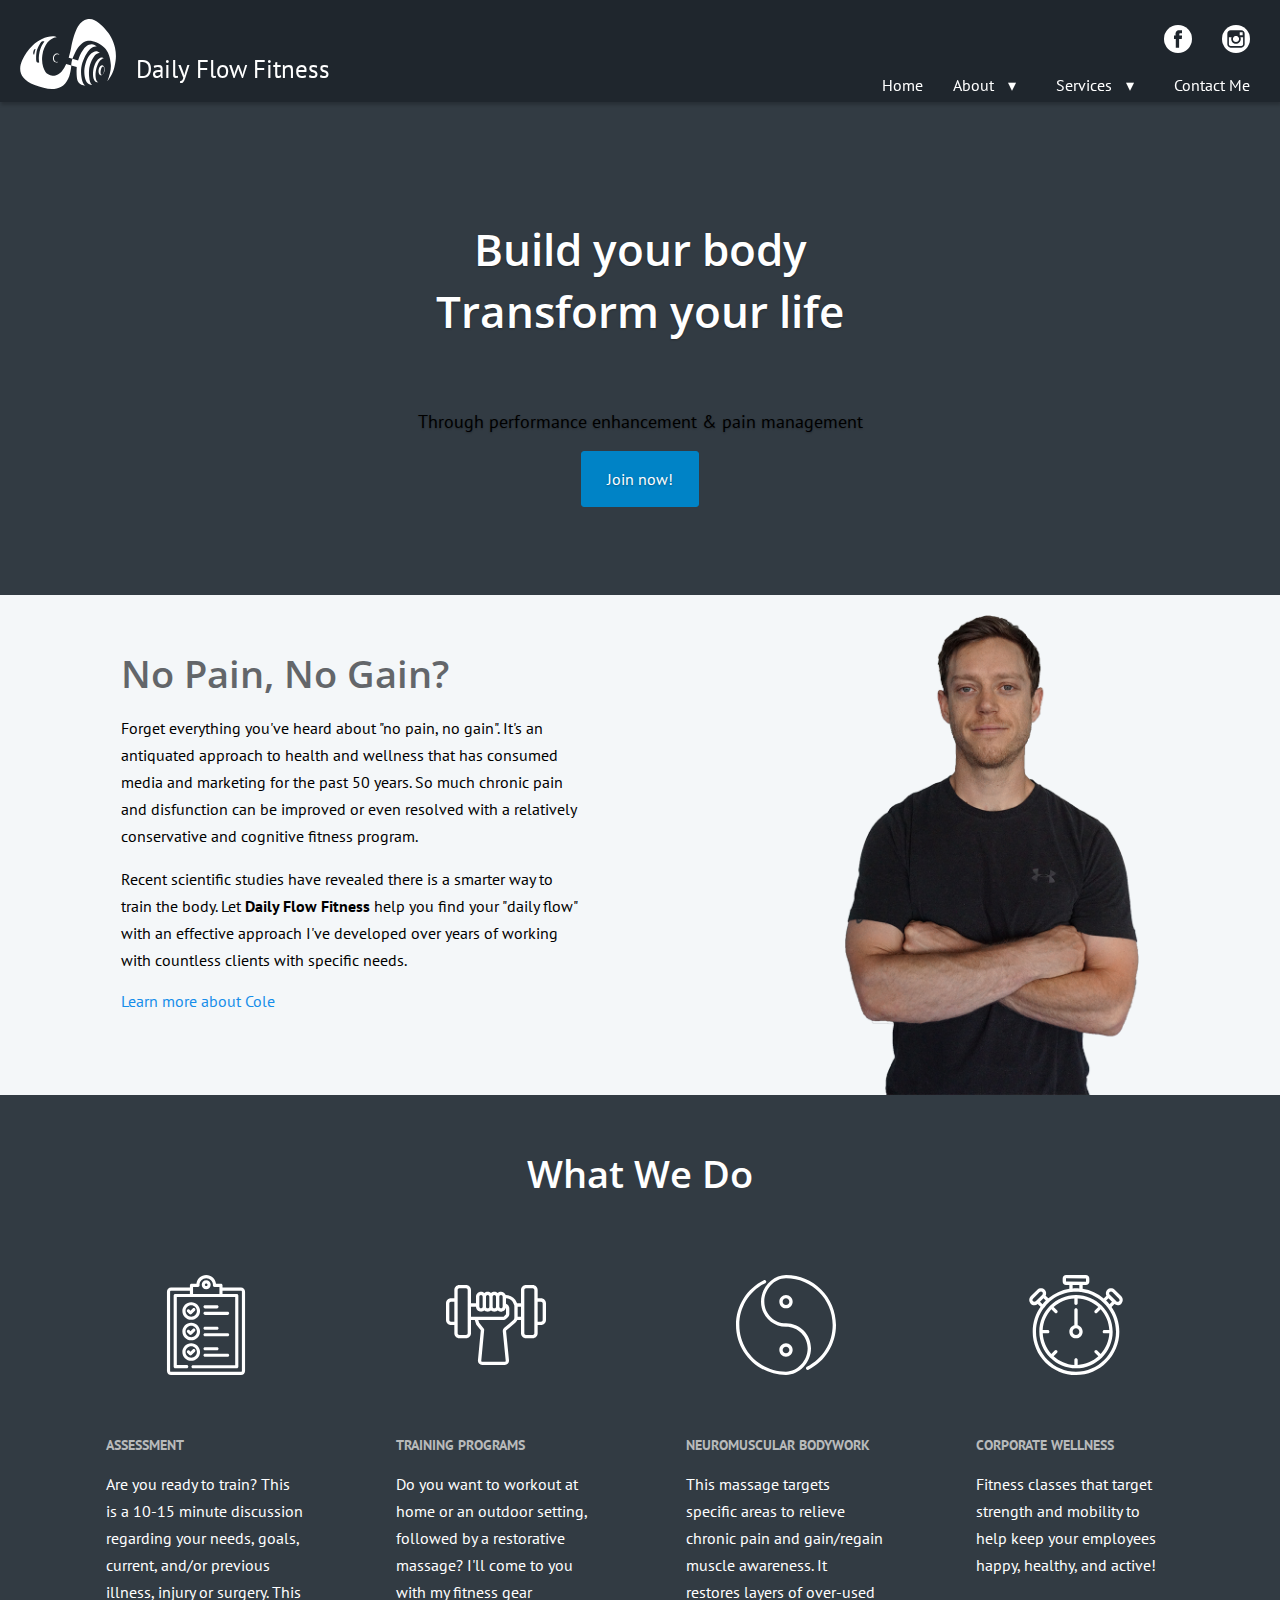
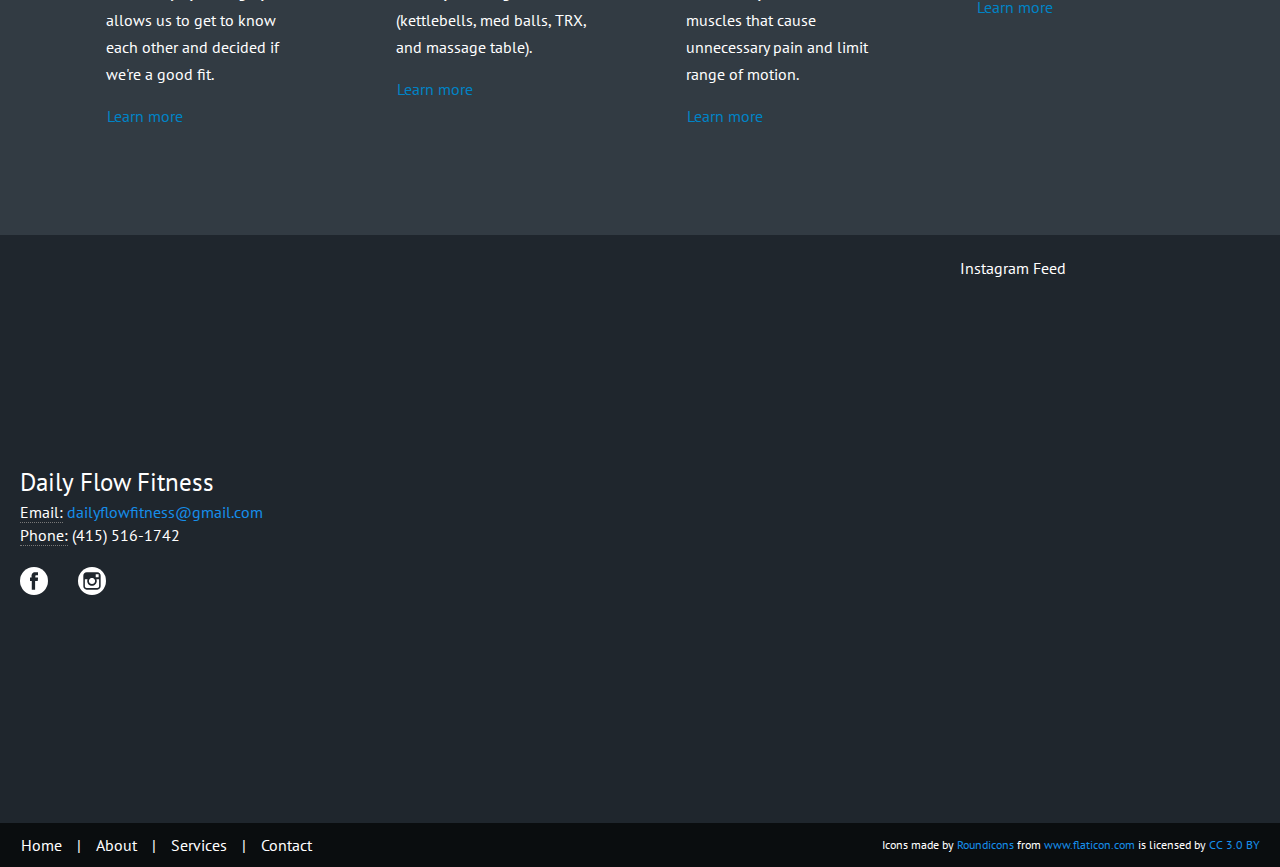
==== index.html @ c4871a0d "(spelling): index" ====
<!DOCTYPE html>
<html>
<head>
<meta charset="UTF-8">
<meta http-equiv="X-UA-Compatible" content="IE=edge">
<meta name="viewport" content="width=device-width, initial-scale=1">
<meta name="description" content="Daily Flow Fitness is run by Cole Citret. He is an experienced fitness professional who also specializes in neuromuscular massage and nutrition.">
<meta name="keywords" content="keywords go here">
<meta name="author" content="Cole Citret">
<title>Daily Flow Fitness | Home</title>

<!-- Google Fonts -->
<link rel="stylesheet" href="https://fonts.googleapis.com/css?family=PT+Sans:400,700|Open+Sans:700" media="none" onload="if(media!='all')media='all'"><noscript><link rel="stylesheet" href="https://fonts.googleapis.com/css?family=PT+Sans:400,700|Open+Sans:700"></noscript>

<!-- Custom styles for this website -->
<link rel="stylesheet" href="css/styles.css" media="none" onload="if(media!='all')media='all'"><noscript><link rel="stylesheet" href="css/styles.css"></noscript>

<!-- Google Analytics -->
<script>
  (function(i,s,o,g,r,a,m){i['GoogleAnalyticsObject']=r;i[r]=i[r]||function(){
  (i[r].q=i[r].q||[]).push(arguments)},i[r].l=1*new Date();a=s.createElement(o),
  m=s.getElementsByTagName(o)[0];a.async=1;a.src=g;m.parentNode.insertBefore(a,m)
  })(window,document,'script','https://www.google-analytics.com/analytics.js','ga');

  ga('create', 'UA-59231699-2', 'auto');
  ga('send', 'pageview');

</script>
<!-- Google Analytics -->
</head>
<body>
  <header>
  <a class="header__brand" href="index.html">
    <svg class="img--logo" xmlns="http://www.w3.org/2000/svg" viewBox="0 0 454 331"><g fill="none"><g fill="#FFF"><path d="M173.9 86C166.2 86.7 160.8 87.9 157.8 89.5 146.2 95.4 137.4 101.5 129.6 111.7 119.2 125.5 109 146.9 105.7 171 100.3 210 111.7 236.9 120.6 251 125.2 258.1 138.9 266.8 153.8 268.6 168.3 270.3 188.5 259.2 197.1 248.5 205.6 238 212.7 226.2 218.4 213.1L242.7 219.5C240.6 241 237.3 257.9 232.9 270.3 219.1 308.9 194.3 327.2 161.7 330.5 133.8 333.3 101.2 324.1 69.2 311.9 -0.1 285.4-10.2 241 10.4 195.1 22.3 168.5 37.9 145.4 58.4 126.2 73 112.7 89.2 101.9 104 94.8 122.4 85.9 142.7 80.7 160.6 81.9 164.1 82.2 168.5 83.5 173.9 86ZM92.6 120C87 130 81.2 140.4 78.9 152.4 76 167.4 76.1 182.5 76.4 191.6 76.6 197.4 77 201 80.1 204.3 82.2 206.5 85.7 207.1 90.7 206.1 89.4 196.8 88.8 189.5 88.9 184.2 89.1 175.2 90 165.3 92.6 154.7 97.6 134.8 105.2 118.5 115.5 105.9 110.7 104.7 106.7 105 103.3 106.7 99.1 108.8 95.8 114.4 92.6 120ZM73.7 141.8C69.4 140 66 143.5 63.6 152.4 61.3 161.2 62.2 166.9 66.6 169.4 68.2 163 69.5 157.8 70.3 153.9 71.2 150 72.3 146 73.7 141.8Z"/><path d="M186.7 169.4C184.4 166.9 182.5 165.3 181 164.6 176.7 162.5 171.5 162.8 167.6 164.8 164.3 166.6 161.8 169.1 159.9 171.8 157.8 174.9 156.5 178.3 155.9 183 154.8 191.7 158.3 200.2 164.7 203.6 167.8 205.2 171.1 205.9 175.2 205.2 176.5 205 178.3 204.2 180.5 202.9L178.4 202.1C176.2 203.1 174.5 203.6 173.4 203.6 170.3 203.5 167.3 201.8 165.4 199.7 162.7 196.7 160 189.9 160.5 183.7 160.9 177.5 164.2 172.7 167 170 169.2 168 172.3 166.3 176.2 166.5 178.8 166.6 180.8 167.1 182 168L186.7 169.4Z"/><path d="M230.3 183C236.7 160.5 240.7 143.8 242.3 132.8 245.6 111.3 258.8 59.7 274.7 34.1 287.1 14.1 302.1 3.7 317.3 1 341.8-3.4 356.5 7.2 374.2 20.1 385.2 28.1 395.9 40 406.3 51.5 411.7 57.4 422 69.7 430.6 85.7 438.9 101.2 446 120.2 449.3 135.7 455.9 167 455 190.9 446.9 225.8 444.1 238 441.6 246.1 435 260.6 430.7 270.2 423.3 281.4 413 294.2 425.8 261.9 431.3 235.5 429.4 214.8 428 199.2 425.1 183.3 420.7 171 415.3 155.8 407.8 145.5 400.7 137.7 371.7 106.4 334.8 99 315.7 103.8 304.9 106.5 295.5 112.7 289.1 119.1 282.6 125.5 276.8 130.6 270 142.4 263.3 154.1 261.9 156.8 257.8 165 255.1 170.4 251.9 178.2 248.1 188.3L230.3 183Z"/><path d="M247.9 187.9L274.6 195.8C278.5 183.1 282.3 173.2 285.9 166.1 291.3 155.4 294.3 151.7 298.9 145 305.9 135 315.6 125.7 325.5 122 340.6 116.3 353.3 119.5 363.6 131.4 356 127.6 345.9 130.8 333.3 141.1 326.7 146.4 314.9 162.5 308.3 175.5 301.9 188.1 295.2 205.5 292.1 218 288.6 232.4 288.8 244.1 288.8 254.1 288.8 264.1 291.6 284.2 294.6 293.1 299.3 306.7 304.4 314.1 309.7 315.5 294.3 313.8 283.7 309.2 278 301.9 269.4 290.9 268.8 277.6 267.8 262.4 267.1 252.3 267.3 240.6 268.3 227.4L242.2 219.6C242.7 212.3 243.4 206.6 244.2 202.6 245 198.5 246.2 193.6 247.9 187.9Z"/><path d="M377.8 160.1C371.3 154.8 365.4 152.2 360.1 152.2 352.1 152.2 340.6 157.5 329.8 170 319 182.5 315.2 194.5 310 209.9 304.9 225.4 304.1 241.7 304.1 248.5 304.1 253 304.4 263.7 306.5 274.6 308.3 283.9 312 294.4 315.8 298.8 323.3 307.4 331.7 311.8 340.9 311.8 333.1 305.9 328.5 293.5 327.1 274.6 324.9 246.2 327 232.3 330.9 217.5 334.7 202.8 343.7 186.5 350.3 177 356.4 168.2 365.6 162.6 377.8 160.1Z"/><path d="M396.6 187.7C393.9 184.5 391.1 182.7 388.3 182.3 384.1 181.6 379.2 182.9 372.8 187.7 366.3 192.6 361.3 199.6 356.9 208.6 352.6 217.7 348.9 227.7 346.4 242.4 343.9 257 345.6 271.3 346.4 276 347.8 283.7 350.6 289.4 352.8 291.9 354.9 294.4 359.3 298.2 363.3 299.1 366 299.7 368.5 299.7 370.9 299.1 367.2 297.4 364.5 295.2 362.9 292.7 360.6 288.8 359.7 287 358.9 282.6 356.9 270.3 356.8 263 358.1 251.1 358.9 244.1 360.1 238.5 361.5 233.4 362.5 229.9 363.3 226.8 364.6 223.2 366 219.3 368.2 213.4 370.9 208.2 373.7 202.8 377 198.2 379 196.1 382.3 192.6 384.2 190.8 388.3 188.7 391 187.2 393.8 186.9 396.6 187.7Z"/><path d="M389.4 218.7C393 219 397.6 222.9 399.3 230.5 401.8 242 398.7 248.7 398.4 249.7 397.5 253.2 396 255.9 394.7 258.2 393.4 260.4 391 263.1 388.2 264.9 385.8 266.6 382.9 266.8 380.6 266.2 376.1 265 372.6 259.2 371.7 252.3 370.6 245 372.4 236.9 373.7 233.4 376.1 226.6 381.8 218.2 389.4 218.7ZM393.1 224.7C388.9 223.9 385.2 230 382.7 238.7 381.1 244.2 381.1 247.3 381.1 252.4 381.1 259.3 383.5 263.2 386 263.8 389.7 264.7 393.1 259.1 395.3 253.9 396.8 250.3 398.2 242.5 398.2 239 398.2 235 398.1 232.1 397 229.2 395.9 226.3 394.7 225 393.1 224.7Z"/></g></g></svg>
    <span class="brand__title--header">Daily Flow Fitness</span>
  </a>
  <ul class="dropdown-nav">
    <li class="dropdown">
      <a class="btn link-white btn-menu" data-target="" id="phoneNav" data-toggle="dropdown" aria-haspopup="true" aria-expand="true">
      Menu <span class="menu-icon">&#8801;</span>
      </a>
      <ul class="dropdown-menu" aria-labelledby="phoneNav">
        <a href="about.html" class="dropdown-item"><li>About</li></a>
        <a href="flow.html" class="dropdown-item"><li>What is Flow?</li></a>
        <a href="cole.html" class="dropdown-item"><li>About Cole</li></a>
        <a href="faqs.html" class="dropdown-item"><li>FAQ's</li></a>
        <a href="services.html" class="dropdown-item"><li>Services</li></a>
        <a href="assesment.html" class="dropdown-item"><li>Assesment</li></a>
        <a href="training.html" class="dropdown-item"><li>Training Programs</li></a>
        <a href="massage.html" class="dropdown-item"><li>Massage</li></a>
        <a href="corporate.html" class="dropdown-item"><li>Corporate Wellness</li></a>
        <a href="contact.html" class="dropdown-item"><li>Contact Me</li></a>
      </ul>
    </li>
  </ul>
  <div class="header__nav">
    <ul class="header__social">
      <li class="header__socialnav-item"><a href="https://www.facebook.com/DailyFlowFitness/">
        <svg class="icon-white icon-social" xmlns="http://www.w3.org/2000/svg" viewBox="0 0 504 504"><path d="M377.6 0H126C56.8 0 0 56.8 0 126.4V378c0 69.2 56.8 126 126 126h251.6c69.6 0 126.4-56.8 126.4-126.4V126.4C504 56.8 447.2 0 377.6 0zM319.6 252H272v156h-60V252h-32v-64h28v-27.2c0-25.6 12.8-66 66.8-66H324V148h-34.8c-5.6 0-13.2 3.6-13.2 16v24h49.2L319.6 252z"/></svg>
      </a></li>
      <li class="header__socialnav-item"><a href="https://www.instagram.com/dailyflowfitness/">
        <svg class="icon-white icon-social" xmlns="http://www.w3.org/2000/svg" viewBox="0 0 504.4 504.4"><path d="M296.8 219.8c-10-14-26.4-23.2-44.8-23.2 -18.4 0-34.8 9.2-44.8 23.2 -6.4 9.2-10.4 20.4-10.4 32.4 0 30.4 24.8 55.2 55.2 55.2 30.4 0 55.2-24.8 55.2-55.2C307.2 240.2 303.2 229 296.8 219.8z"/><path d="M331.6 220.2c4 8 6.4 20.8 6.4 32 0 47.2-38.4 86-86 86 -47.6 0-86-38.4-86-86 0-11.6 2.4-24 6.4-32H124v128.4c0 16.8 14.8 31.6 31.6 31.6h192.8c16.8 0 31.6-14.8 31.6-31.6V220.2H331.6z"/><polygon points="365.6 131.4 319.2 131.4 319.2 184.6 372 184.6 372 138.2 372 131 "/><path d="M377.6 0.2H126.4C56.8 0.2 0 57 0 126.6v251.6c0 69.2 56.8 126 126.4 126H378c69.6 0 126.4-56.8 126.4-126.4V126.6C504 57 447.2 0.2 377.6 0.2zM408 219.8L408 219.8l0 128.8c0 33.6-26 59.6-59.6 59.6H155.6c-33.6 0-59.6-26-59.6-59.6V219.8v-64c0-33.6 26-59.6 59.6-59.6h192.8c33.6 0 59.6 26 59.6 59.6V219.8z"/></svg>
      </a></li>
      <!-- <li class="header__socialnav-item"><a>
        <svg class="icon-white icon-social" xmlns="http://www.w3.org/2000/svg" viewBox="0 0 504.4 504.4"><path d="M377.6 0.2H126.4C56.8 0.2 0 57 0 126.6v251.6c0 69.2 56.8 126 126.4 126H378c69.6 0 126.4-56.8 126.4-126.4V126.6C504 57 447.2 0.2 377.6 0.2zM377.2 189c0 2.8 0 5.6 0 8.4 0 84-64.8 180.8-183.6 180.8 -36.4 0-70.4-10.4-98.8-28.4 5.2 0.4 10 0.8 15.2 0.8 30.4 0 58-10 80-27.2 -28.4-0.4-52-18.8-60.4-44 4 0.8 8 1.2 12 1.2 6 0 12-0.8 17.2-2.4 -28.8-6-50.8-31.6-50.8-62.4V215c8 4.8 18.4 7.6 28.8 8 -17.2-11.2-28.8-30.8-28.8-52.8 0-11.6 3.2-22.4 8.8-32 32 38.4 79.2 63.6 132.8 66.4 -1.2-4.8-1.6-9.6-1.6-14.4 0-35.2 28.8-63.6 64.4-63.6 18.4 0 35.2 7.6 47.2 20 14.8-2.8 28.4-8 40.8-15.6 -4.8 14.8-15.2 27.2-28.4 35.2 13.2-1.6 25.6-4.8 37.2-10C400.4 169 389.6 180.2 377.2 189z"/></svg>
      </a></li>
      <li class="header__socialnav-item"><a>
        <svg class="icon-white icon-social" xmlns="http://www.w3.org/2000/svg" viewBox="0 0 504 504"><polygon points="219.6 202.4 219.6 294.4 304.4 248.8 "/><path d="M377.6 0H126C56.8 0 0 56.8 0 126.4V378c0 69.2 56.8 126 126 126h251.6c69.6 0 126.4-56.8 126.4-126.4V126.4C504 56.8 447.2 0 377.6 0zM408 264.4c0 26.4-2.4 53.2-2.4 53.2s-2.8 22.4-12 32.4c-12 13.2-25.2 13.2-31.2 14 -44 3.2-110 3.6-110 3.6s-82-1.2-107.2-3.6c-6.8-1.2-22.8-0.8-34.8-14 -9.6-10-12-32.4-12-32.4S96 290.8 96 264.4v-24.8c0-26.4 2.4-53.2 2.4-53.2s2.8-22.4 12-32.4c12-13.2 25.2-13.6 31.2-14.4C186 136.4 252 136 252 136s66 0.4 110 3.6c6 0.8 19.6 1.2 31.6 14 9.6 10 12 32.8 12 32.8s2.4 26.8 2.4 53.2V264.4z"/></svg>
      </a></li> -->
    </ul>
    <ul class="header__mainnav">
      <li class="header__nav-item active">
        <a href="index.html">Home</a>
      </li>
      <li class="header__nav-item dropdown">
          <a href="about.html">
            About <span class="caret">&#9662;</span></a>
          <ul class="dropdown__menu">
            <li><a href="flow.html">What is Flow?</a></li>
            <li><a href="cole.html">About Cole</a></li>
            <li><a href="faqs.html">FAQ's</a></li>
          </ul>
        </li>
      <li class="header__nav-item dropdown">
        <a href="services.html">
            Services <span class="caret">&#9662;</span>
        </a>
        <ul class="dropdown__menu">
          <li><a href="assesment.html">Assesment</a></li>
          <li><a href="training.html">Training Programs</a></li>
          <li><a href="massage.html">Massage</a></li>
          <li><a href="corporate.html">Corporate Wellness</a></li>
        </ul>
      </li>
      <!-- <li class="header__nav-item dropdown">
        <a href="http://www.dailyflowfitness.com/movements/archive" >
            Resources <span class="caret">&#9662;</span>
        </a>
        <ul class="dropdown__menu">
          <li><a href="http://www.dailyflowfitness.com/movements/archive/core">Core</a></li>
          <li><a href="http://www.dailyflowfitness.com/movements/archive/back">Back</a></li>
          <li><a href="http://www.dailyflowfitness.com/movements/archive/arms">Arms</a></li>
          <li><a href="http://www.dailyflowfitness.com/movements/archive/legs">Legs</a></li>
          <li><a href="http://www.dailyflowfitness.com/movements/archive/chest">Chest</a></li>
        </ul>
      </li> -->
      <li class="header__nav-item">
        <a href="contact.html">Contact Me</a>
      </li>
    </ul>
  </div>
</header>
<div class="page">
  <section class="panel-height-500 cta panel-bg-dark">
    <div class="centered">
        <h1 class="white-text">Build your body<br>Transform your life</h1>
        <p class="lead">Through performance enhancement &#38; pain management</p>
        <a href="#" class="btn btn-blue">
          Join now!
        </a>
    </div>
  </section>
  <section class="panel-height-500 panel-bg-light">
      <div class="column centered">
        <h2 class="section-title">No Pain, No Gain?</h2>
        <p>Forget everything you've heard about "no pain, no gain". It's an antiquated approach to health and wellness that has consumed media and marketing for the past 50 years. So much chronic pain and disfunction can be improved or even resolved with a relatively conservative and cognitive fitness program.</p>
        <p>Recent scientific studies have revealed there is a smarter way to train the body. Let <span class="brand-name">Daily Flow Fitness</span> help you find your "daily flow" with an effective approach I've developed over years of working with countless clients with specific needs.</p>
        <a href="cole.html" class="link">Learn more about Cole</a>
      </div>
      <div class="centered">
        <img class="img--about column" src="./img/cole.png">
    </div>
  </section>
  <section class="panel-bg-dark">
    <div class="centered">
      <h2 class="section-title white-text">What We Do</h2>
      <div class="flex-cards">
        <div class="card">
          <span class="card-icon">
            <a href="assesment.html">
              <svg class="icon-white icon-medium" xmlns="http://www.w3.org/2000/svg" viewBox="0 0 512 512"><path d="M257.1 27.1c-12.7 0-23 10.3-23 23s10.3 23 23 23c12.7 0 23-10.3 23-23S269.7 27.1 257.1 27.1zM257.1 56.9c-3.8 0-6.8-3.1-6.8-6.8 0-3.8 3.1-6.8 6.8-6.8 3.8 0 6.8 3.1 6.8 6.8C263.9 53.9 260.8 56.9 257.1 56.9z"/><path d="M435 64.4h-94.4V53.2c0-4.5-3.6-8.1-8.1-8.1h-25.3C304.5 19.8 283.1 0 257.1 0c-26 0-47.5 19.8-50.1 45.1h-25.3c-4.5 0-8.1 3.6-8.1 8.1v11.2H77c-11.6 0-20.9 9.4-20.9 20.9v405.7c0 11.6 9.4 20.9 21 20.9h358c11.6 0 20.9-9.4 20.9-20.9V85.3C455.9 73.8 446.5 64.4 435 64.4zM189.7 61.2h25.2c2.2 0 4.4-0.9 5.9-2.5 1.5-1.6 2.3-3.8 2.2-6 -0.1-0.9-0.1-1.6-0.1-2.2 0-18.9 15.4-34.3 34.3-34.3 18.9 0 34.3 15.4 34.3 34.3 0 0.6 0 1.3-0.1 2.3 -0.1 2.2 0.6 4.4 2.2 6 1.5 1.6 3.7 2.5 5.9 2.5h25.2v35.8H189.7V61.2zM439.8 491.1c0 2.7-2.2 4.8-4.8 4.8H77c-2.7 0-4.8-2.2-4.8-4.8V85.3c0-2.7 2.2-4.8 4.8-4.8h96.5v16.5H98.5c-4.5 0-8.1 3.6-8.1 8.1v364.4c0 4.5 3.6 8.1 8.1 8.1h58.8c4.5 0 8.1-3.6 8.1-8.1s-3.6-8.1-8.1-8.1h-50.7V113.2h75.1 150.9 72.9v348.3H189.5c-4.5 0-8.1 3.6-8.1 8.1s3.6 8.1 8.1 8.1h224c4.5 0 8.1-3.6 8.1-8.1V105.1c0-4.5-3.6-8.1-8.1-8.1h-72.9V80.5h94.4c2.7 0 4.8 2.2 4.8 4.8V491.1z"/><path d="M170.8 199.7c1.6 1.5 3.6 2.2 5.6 2.2 2 0 4-0.8 5.6-2.3l17.2-16.6c3.2-3.1 3.3-8.2 0.2-11.4s-8.2-3.3-11.4-0.2l-11.6 11.2 -4.7-4.5c-3.2-3.1-8.3-3-11.4 0.2 -3.1 3.2-3 8.3 0.2 11.4L170.8 199.7z"/><path d="M180.3 229.5c25 0 45.3-20.3 45.3-45.3 0-25-20.3-45.3-45.3-45.3 -25 0-45.3 20.3-45.3 45.3C135.1 209.2 155.4 229.5 180.3 229.5zM180.3 155.1c16.1 0 29.1 13.1 29.1 29.1 0 16.1-13.1 29.1-29.1 29.1 -16.1 0-29.1-13.1-29.1-29.1S164.3 155.1 180.3 155.1z"/><path d="M170.8 304.7c1.6 1.5 3.6 2.2 5.6 2.2 2 0 4-0.8 5.6-2.3l17.2-16.6c3.2-3.1 3.3-8.2 0.2-11.4 -3.1-3.2-8.2-3.3-11.4-0.2l-11.6 11.2 -4.7-4.5c-3.2-3.1-8.3-3-11.4 0.2 -3.1 3.2-3 8.3 0.2 11.4L170.8 304.7z"/><path d="M180.3 334.5c25 0 45.3-20.3 45.3-45.3 0-25-20.3-45.3-45.3-45.3 -25 0-45.3 20.3-45.3 45.3C135.1 314.2 155.4 334.5 180.3 334.5zM180.3 260.1c16.1 0 29.1 13.1 29.1 29.1 0 16.1-13.1 29.1-29.1 29.1 -16.1 0-29.1-13.1-29.1-29.1C151.2 273.2 164.3 260.1 180.3 260.1z"/><path d="M188 381.4l-11.6 11.2 -4.7-4.5c-3.2-3.1-8.3-3-11.4 0.2 -3.1 3.2-3 8.3 0.2 11.4l10.3 9.8c1.6 1.5 3.6 2.2 5.6 2.2 2 0 4-0.8 5.6-2.3l17.2-16.6c3.2-3.1 3.3-8.2 0.2-11.4C196.3 378.4 191.2 378.4 188 381.4z"/><path d="M225.6 394.2c0-25-20.3-45.3-45.3-45.3 -25 0-45.3 20.3-45.3 45.3 0 25 20.3 45.3 45.3 45.3C205.3 439.5 225.6 419.2 225.6 394.2zM180.3 423.3c-16.1 0-29.1-13.1-29.1-29.1 0-16.1 13.1-29.1 29.1-29.1 16.1 0 29.1 13.1 29.1 29.1C209.5 410.3 196.4 423.3 180.3 423.3z"/><path d="M251 171.2h61.3c4.5 0 8.1-3.6 8.1-8.1 0-4.5-3.6-8.1-8.1-8.1h-61.3c-4.5 0-8.1 3.6-8.1 8.1C243 167.6 246.6 171.2 251 171.2z"/><path d="M251 204.3h115.7c4.5 0 8.1-3.6 8.1-8.1s-3.6-8.1-8.1-8.1H251c-4.5 0-8.1 3.6-8.1 8.1S246.6 204.3 251 204.3z"/><path d="M251 280.7h61.3c4.5 0 8.1-3.6 8.1-8.1s-3.6-8.1-8.1-8.1h-61.3c-4.5 0-8.1 3.6-8.1 8.1S246.6 280.7 251 280.7z"/><path d="M251 313.9h115.7c4.5 0 8.1-3.6 8.1-8.1s-3.6-8.1-8.1-8.1H251c-4.5 0-8.1 3.6-8.1 8.1C243 310.3 246.6 313.9 251 313.9z"/><path d="M251 385.7h61.3c4.5 0 8.1-3.6 8.1-8.1s-3.6-8.1-8.1-8.1h-61.3c-4.5 0-8.1 3.6-8.1 8.1S246.6 385.7 251 385.7z"/><path d="M251 418.9h115.7c4.5 0 8.1-3.6 8.1-8.1s-3.6-8.1-8.1-8.1H251c-4.5 0-8.1 3.6-8.1 8.1C243 415.3 246.6 418.9 251 418.9z"/></svg>
            </a>
          </span>
          <span class="card-title"><a href="assesment.html">Assessment</a></span>
          <p>Are you ready to train? This is a 10-15 minute discussion regarding your needs, goals, current, and/or previous illness, injury or surgery. This allows us to get to know each other and decided if we're a good fit.</p>
          <a href="assesment.html" class="btn link-blue btn-dark-bg">Learn more</a>
        </div>
        <div class="card">
          <span class="card-icon">
            <a href="training.html">
              <svg class="icon-white icon-medium" xmlns="http://www.w3.org/2000/svg" viewBox="0 0 480 480"><path d="M456 112h-16V72c0-13.2-10.8-24-24-24h-32c-13.2 0-24 10.8-24 24v64h-18.8l-1.8-4.5c-8.5-21.6-28.9-35.5-52.1-35.5h-0.8c-3.3-9.3-12.1-16-22.5-16 -6.2 0-11.7 2.4-16 6.2 -4.3-3.8-9.8-6.2-16-6.2 -6.2 0-11.7 2.4-16 6.2 -4.3-3.8-9.8-6.2-16-6.2 -6.2 0-11.7 2.4-16 6.2 -4.3-3.8-9.8-6.2-16-6.2 -13.2 0-24 10.8-24 24v32h-24V72c0-13.2-10.8-24-24-24H64c-13.2 0-24 10.8-24 24v40H24c-13.2 0-24 10.8-24 24v80c0 13.2 10.8 24 24 24h16v40c0 13.2 10.8 24 24 24h32c13.2 0 24-10.8 24-24v-64h18.1l6.2 19.7c0.3 0.9 0.7 1.7 1.3 2.5l21.4 27.6 -13.7 143.7c-0.6 5.7 1.4 11.5 5.2 15.7 3.9 4.3 9.4 6.7 15.2 6.7h108.4c5.8 0 11.3-2.5 15.2-6.7 3.9-4.3 5.8-10 5.2-15.8l-14-139.8c-0.2-1.5 0.4-2.9 1.5-3.9l43.9-37.6c3.8-3.3 6.5-7.6 8.2-12.2H360v64c0 13.2 10.8 24 24 24h32c13.2 0 24-10.8 24-24v-40h16c13.2 0 24-10.8 24-24v-80C480 122.8 469.2 112 456 112zM40 224H24c-4.4 0-8-3.6-8-8v-80c0-4.4 3.6-8 8-8h16V224zM104 144v64 72c0 4.4-3.6 8-8 8H64c-4.4 0-8-3.6-8-8v-48V120 72c0-4.4 3.6-8 8-8h32c4.4 0 8 3.6 8 8V144zM256 104c0-4.4 3.6-8 8-8 4.4 0 8 3.6 8 8v40 7.1c0 3-1.5 5.8-3.6 7.4 -0.2 0.2-0.4 0.3-0.7 0.5 -0.4 0.2-0.9 0.4-1.4 0.5 -0.5 0.2-1 0.3-1.6 0.3 -0.6 0-1.3 0-1.9-0.1 -0.5-0.1-0.9-0.1-1.4-0.3 -0.6-0.2-1.2-0.6-1.8-1 -0.3-0.2-0.7-0.4-1-0.7 -0.6-0.5-1-1.2-1.4-1.8 -0.2-0.3-0.4-0.5-0.5-0.8 -0.4-1-0.7-2.1-0.7-3.2V104zM224 104c0-4.4 3.6-8 8-8s8 3.6 8 8v48c0 4.4-3.6 8-8 8s-8-3.6-8-8V104zM192 104c0-4.4 3.6-8 8-8s8 3.6 8 8v48c0 4.4-3.6 8-8 8s-8-3.6-8-8V104zM160 144v-40c0-4.4 3.6-8 8-8s8 3.6 8 8v48c0 1.1-0.3 2.2-0.7 3.2 -0.1 0.3-0.4 0.5-0.5 0.8 -0.4 0.6-0.8 1.3-1.4 1.8 -0.3 0.3-0.7 0.5-1 0.7 -0.6 0.4-1.2 0.7-1.8 1 -0.4 0.1-0.9 0.2-1.3 0.3 -0.6 0.1-1.3 0.2-1.9 0.1 -0.5 0-1.1-0.2-1.6-0.3 -0.5-0.2-0.9-0.3-1.4-0.5 -0.2-0.1-0.5-0.3-0.7-0.5 -2.2-1.6-3.7-4.4-3.7-7.4V144zM120 200v-48h24c0 8.8 4.8 16.4 11.8 20.6 0.4 0.3 0.9 0.5 1.3 0.7 0.7 0.4 1.4 0.7 2.2 1 0.8 0.3 1.7 0.6 2.6 0.8 0.5 0.1 1 0.3 1.6 0.4 0.2 0 0.3 0.1 0.5 0.1 0.6 0.1 1.1 0 1.7 0.1C166.5 175.8 167.2 176 168 176c0.2 0 0.4-0.1 0.7-0.1 0.7 0 1.4-0.1 2.2-0.2 1-0.1 1.9-0.2 2.8-0.5 0.7-0.2 1.3-0.4 2-0.6 0.9-0.3 1.8-0.6 2.6-1 0.6-0.3 1.3-0.7 1.9-1 0.8-0.5 1.6-1 2.3-1.6 0.3-0.3 0.7-0.4 1-0.7 0.2-0.1 0.3-0.3 0.5-0.4 0.5 0.4 1 0.7 1.5 1.1 0.5 0.4 1 0.8 1.5 1.1 0.8 0.5 1.6 0.9 2.4 1.3 0.5 0.3 1 0.6 1.6 0.8 0.9 0.4 1.9 0.6 2.9 0.9 0.5 0.1 1 0.3 1.5 0.4C196.8 175.8 198.4 176 200 176c1.6 0 3.2-0.2 4.7-0.5 0.5-0.1 1-0.3 1.5-0.4 1-0.3 1.9-0.5 2.9-0.9 0.6-0.2 1.1-0.5 1.6-0.8 0.8-0.4 1.6-0.8 2.3-1.3 0.5-0.3 1-0.7 1.5-1.1 0.5-0.4 1-0.7 1.5-1.1 0.5 0.4 1 0.7 1.5 1.1 0.5 0.4 1 0.8 1.5 1.1 0.7 0.5 1.5 0.9 2.3 1.3 0.5 0.3 1.1 0.6 1.6 0.8 0.9 0.4 1.9 0.6 2.9 0.9 0.5 0.1 1 0.3 1.5 0.4C228.8 175.8 230.4 176 232 176c1.6 0 3.2-0.2 4.7-0.5 0.5-0.1 1-0.3 1.5-0.4 1-0.3 2-0.5 2.9-0.9 0.6-0.2 1.1-0.5 1.6-0.8 0.8-0.4 1.6-0.8 2.4-1.3 0.5-0.3 1-0.7 1.5-1.1 0.5-0.4 1-0.7 1.5-1.1 0.2 0.1 0.3 0.3 0.5 0.4 0.3 0.3 0.7 0.4 1 0.7 0.7 0.6 1.5 1.1 2.3 1.6 0.6 0.4 1.2 0.7 1.9 1 0.9 0.4 1.8 0.8 2.7 1.1 0.6 0.2 1.3 0.4 1.9 0.6 1 0.2 2 0.4 3 0.5 0.7 0.1 1.3 0.2 2 0.2 0.2 0 0.5 0.1 0.7 0.1 0.8 0 1.6-0.2 2.3-0.2 0.5 0 1.1 0 1.6-0.1 0.2 0 0.4-0.1 0.5-0.1 0.4-0.1 0.7-0.2 1.1-0.3 1-0.2 2-0.5 3-0.9 0.5-0.2 1-0.4 1.5-0.7 0.6-0.3 1.1-0.6 1.6-0.9 5.8-3.3 10.2-8.9 11.7-15.7C287.8 158 288 159 288 160v28.7L276.7 200H120zM328 206.6c0 3.7-1.6 7.1-4.4 9.5l-43.9 37.6c-5.1 4.4-7.7 10.9-7.1 17.6l14 139.8c0.2 1.7-0.6 2.9-1.1 3.5 -0.5 0.5-1.6 1.5-3.3 1.5h-108.4c-1.7 0-2.8-0.9-3.3-1.5 -0.5-0.6-1.3-1.7-1.2-3.5l14-146.9c0.2-2-0.4-4-1.6-5.7L159.2 229.5 154.9 216h121.8c4.2 0 8.3-1.7 11.3-4.7L299.3 200c3-3 4.7-7 4.7-11.3V160c0-10.4-6.7-19.2-16-22.5v-25.5c16.3 0.3 30.5 10.2 36.5 25.4l3 7.6c0.3 0.6 0.5 1.3 0.5 2V206.6zM360 200h-16v-48h16V200zM424 120v112 48c0 4.4-3.6 8-8 8h-32c-4.4 0-8-3.6-8-8v-72 -64V72c0-4.4 3.6-8 8-8h32c4.4 0 8 3.6 8 8V120zM464 216c0 4.4-3.6 8-8 8h-16v-96h16c4.4 0 8 3.6 8 8V216z"/></svg>
            </a>
          </span>
          <span class="card-title"><a href="training.html">Training Programs</a></span>
          <p>Do you want to workout at home or an outdoor setting, followed by a restorative massage? I'll come to you with my fitness gear (kettlebells, med balls, TRX, and massage table).</p>
          <a href="training.html" class="btn link-blue btn-dark-bg">Learn more</a>
        </div>
        <div class="card">
          <span class="card-icon">
            <a href="massage.html">
              <svg class="icon-white icon-medium" xmlns="http://www.w3.org/2000/svg" viewBox="0 0 512 512"><path d="M256 0c-68.2 0-128 63.8-128 136.5 0 70.6 57.4 128 128 128 61.2 0 110.9 49.8 110.9 110.9 0 63.6-51.8 119.5-110.9 119.5C124.2 494.9 17.1 387.8 17.1 256c0-91.5 51-173.6 133-214.2 4.2-2.1 5.9-7.2 3.9-11.4 -2.1-4.2-7.2-6-11.4-3.9C54.6 70 0 158 0 256c0 141.2 114.8 256 256 256 68.2 0 128-63.8 128-136.5 0-70.6-57.4-128-128-128 -61.2 0-110.9-49.8-110.9-110.9 0-63.6 51.8-119.5 110.9-119.5 131.8 0 238.9 107.2 238.9 238.9 0 90.9-50.5 172.8-131.8 213.6 -4.2 2.1-5.9 7.2-3.8 11.5 2.1 4.2 7.2 5.9 11.5 3.8C457.9 441.1 512 353.4 512 256 512 114.8 397.2 0 256 0z"/><path d="M221.9 136.5c0 18.8 15.3 34.1 34.1 34.1 18.8 0 34.1-15.3 34.1-34.1S274.8 102.4 256 102.4C237.2 102.4 221.9 117.7 221.9 136.5zM273.1 136.5c0 9.4-7.7 17.1-17.1 17.1 -9.4 0-17.1-7.7-17.1-17.1 0-9.4 7.7-17.1 17.1-17.1C265.4 119.5 273.1 127.1 273.1 136.5z"/><path d="M290.1 384c0-18.8-15.3-34.1-34.1-34.1 -18.8 0-34.1 15.3-34.1 34.1 0 18.8 15.3 34.1 34.1 34.1C274.8 418.1 290.1 402.8 290.1 384zM238.9 384c0-9.4 7.7-17.1 17.1-17.1 9.4 0 17.1 7.7 17.1 17.1 0 9.4-7.7 17.1-17.1 17.1C246.6 401.1 238.9 393.4 238.9 384z"/></svg>
            </a>
          </span>
          <span class="card-title"><a href="massage.html">Neuromuscular Bodywork</a></span>
          <p>This massage targets specific areas to relieve chronic pain and gain/regain muscle awareness. It restores layers of over-used muscles that cause unnecessary pain and limit range of motion.</p>
          <a href="massage.html" class="btn link-blue btn-dark-bg">Learn more</a>
        </div>
        <div class="card">
          <span class="card-icon">
            <a href="corporate.html">
              <svg class="icon-white icon-medium" xmlns="http://www.w3.org/2000/svg" viewBox="0 0 512 512"><path d="M256 102.4c-103.3 0-187.7 84.5-187.7 187.7 0 50.8 20.4 97 53.5 130.9 0.3 0.5 0.7 1 1.2 1.4 0.5 0.5 1 0.9 1.5 1.2 33.9 33.5 80.5 54.2 131.6 54.2 103.3 0 187.7-84.5 187.7-187.7S359.3 102.4 256 102.4zM401.1 298.7h25.4c-2 40.6-18.4 77.5-44.1 105.9l-18-18c-3.4-3.4-8.5-3.4-11.9 0 -3.4 3.4-3.4 8.5 0 11.9l18 18c-28.3 25.7-65.3 42.1-105.9 44.1V435.2c0-5.1-3.4-8.5-8.5-8.5s-8.5 3.4-8.5 8.5v25.4c-40.8-2-77.9-18.6-106.3-44.5l17.6-17.6c3.4-3.4 3.4-8.5 0-11.9 -3.4-3.4-8.5-3.4-11.9 0l-17.5 17.5c-25.5-28.3-41.7-65.1-43.7-105.4h25.4c4.3 0 8.5-3.4 8.5-8.5s-3.4-8.5-8.5-8.5H85.5c2-40.6 18.4-77.5 44.1-105.9l18 18c1.7 1.7 3.4 2.6 6 2.6 1.7 0 4.3-0.9 6-2.6 3.4-3.4 3.4-8.5 0-11.9l-18-18c28.4-25.7 65.3-42.1 105.9-44.1v25.4c0 5.1 3.4 8.5 8.5 8.5 4.3 0 8.5-3.4 8.5-8.5v-25.4c40.6 2 77.5 18.4 105.9 44.1l-18 18c-3.4 3.4-3.4 8.5 0 11.9 1.7 1.7 3.4 2.6 6 2.6s4.3-0.9 6-2.6l18-18c25.7 28.4 42.1 65.3 44.1 105.9h-25.4c-5.1 0-8.5 3.4-8.5 8.5S395.9 298.7 401.1 298.7z"/><path d="M469.3 154.5c6.8 0 13.7-2.6 18.8-7.7 10.2-10.2 10.2-27.3 0-37.5l-34.1-34.1c-10.2-10.2-27.3-10.2-37.5 0 -8.3 8.3-9.9 21.1-4.7 31.1l-13.8 13.8c-30.2-25.3-67.3-42.7-107.8-49.1V51.2h16.2c10.2 0 17.9-7.7 17.9-17.1V17.9c0-10.2-7.7-17.9-17.9-17.9H204.8c-9.4 0-17.1 7.7-17.1 17.9v15.4c0 10.2 7.7 17.9 17.1 17.9h17.1v19.7c-40.4 6.3-77.2 23.6-107.4 48.7l-13.9-13.9c4.8-9.9 3.2-22.4-5-30.6 -10.2-10.2-27.3-10.2-37.5 0l-34.1 34.1c-10.2 10.2-10.2 27.3 0 37.5 5.1 5.1 11.9 7.7 18.8 7.7 6.1 0 12.1-2 17-6.1l14.7 14.7c-25.3 36-40.2 79.9-40.2 127C34.1 412.2 134 512 256 512s221.9-99.8 221.9-221.9c0-46.9-14.8-90.6-39.9-126.5l14.8-14.8C457.6 152.6 463.5 154.5 469.3 154.5zM428.4 87c1.7-1.7 4.3-2.6 6.8-2.6s5.1 0.9 6.8 2.6l34.1 34.1c3.4 4.3 4.3 10.2 0 13.7s-10.2 3.4-13.7 0l-1.5-1.5c-0.4-1-1-1.9-1.9-2.7l-29.9-29.9c-0.6-0.6-1.2-1-1.8-1.4C425 95.2 425.3 90.1 428.4 87zM422.4 118.6l17.9 17.9 -12.8 12.8c-5.1-6.8-11.1-12.8-17.1-18.8L422.4 118.6zM204.8 17.1l102.4 0.9v15.4c0 0.9 0 0.9-0.9 0.9L204.8 33.3V17.1zM238.9 51.2h34.1v17.7c-5.6-0.4-11.3-0.7-17.1-0.7s-11.4 0.2-17.1 0.7V51.2zM89.6 118.6l11.9 11.9c-6 6-11.9 11.9-17.1 18.8l-12.8-12.8L89.6 118.6zM35.8 134.8c-3.4-4.3-3.4-10.2 0-13.7L70 87c1.7-1.7 4.3-2.6 6.8-2.6s5.1 0.9 6.8 2.6c3.4 4.3 3.4 10.2 0 13.7L53.8 130.6l-4.3 4.3C46.1 138.2 39.3 138.2 35.8 134.8zM256 494.9c-112.6 0-204.8-92.2-204.8-204.8 0-45.7 15.2-88 40.7-122.1 0.4-0.2 0.8-0.5 1.1-0.8 7.7-11.1 17.1-20.5 27.3-29.9 0.3-0.3 0.7-0.7 0.9-1.1 29.9-26.3 67.5-44 108.8-49.3 0.4 0 0.8 0.1 1.2 0.1 17.1-1.7 32.4-1.7 49.5 0h0.9c0.2 0 0.4 0 0.5 0C382.6 99.9 460.8 186.3 460.8 290.1 460.8 402.8 368.6 494.9 256 494.9z"/><path d="M264.5 257.1V179.2c0-5.1-3.4-8.5-8.5-8.5s-8.5 3.4-8.5 8.5v77.9c-14.7 3.8-25.6 17.2-25.6 33 0 18.8 15.4 34.1 34.1 34.1s34.1-15.4 34.1-34.1C290.1 274.3 279.2 260.9 264.5 257.1zM256 307.2c-9.4 0-17.1-7.7-17.1-17.1s7.7-17.1 17.1-17.1 17.1 7.7 17.1 17.1S265.4 307.2 256 307.2z"/></svg>
            </a>
          </span>
          <span class="card-title"><a href="corporate.html">Corporate Wellness</a></span>
          <p>Fitness classes that target strength and mobility to help keep your employees happy, healthy, and active!</p>
          <a href="corporate.html" class="btn link-blue btn-dark-bg">Learn more</a>
        </div>
      </div>
    </div>
  </section>
  <!-- <section class="panel-height-500 panel-bg-light">
    <div class="centered">
      <h2 class="section-title">Daily Flow Instagram</h2>
      <div class="flex-cards blog-grid wp-container">
        
      </div>
    </div>
  </section> -->
</div>
<footer>
  <div class="footer__main">
    <div class="column">
      <a class="brand__title--footer">Daily Flow Fitness</a>
        <div class="social__container">
          <address>
            <abbr title="Email">Email:</abbr> <a href="mailto:dailyflowfitness@gmail.com">dailyflowfitness@gmail.com</a><br>
            <abbr title="Phone">Phone:</abbr> (415) 516-1742
          </address>
          <ul class="nav__social">
            <li class="nav__social--item"><a href="https://www.facebook.com/DailyFlowFitness/">
              <svg class="icon-white icon-social" xmlns="http://www.w3.org/2000/svg" viewBox="0 0 504 504"><path d="M377.6 0H126C56.8 0 0 56.8 0 126.4V378c0 69.2 56.8 126 126 126h251.6c69.6 0 126.4-56.8 126.4-126.4V126.4C504 56.8 447.2 0 377.6 0zM319.6 252H272v156h-60V252h-32v-64h28v-27.2c0-25.6 12.8-66 66.8-66H324V148h-34.8c-5.6 0-13.2 3.6-13.2 16v24h49.2L319.6 252z"/></svg>
            </a></li>
            <li class="nav__social--item"><a href="https://www.instagram.com/dailyflowfitness/">
              <svg class="icon-white icon-social" xmlns="http://www.w3.org/2000/svg" viewBox="0 0 504.4 504.4"><path d="M296.8 219.8c-10-14-26.4-23.2-44.8-23.2 -18.4 0-34.8 9.2-44.8 23.2 -6.4 9.2-10.4 20.4-10.4 32.4 0 30.4 24.8 55.2 55.2 55.2 30.4 0 55.2-24.8 55.2-55.2C307.2 240.2 303.2 229 296.8 219.8z"/><path d="M331.6 220.2c4 8 6.4 20.8 6.4 32 0 47.2-38.4 86-86 86 -47.6 0-86-38.4-86-86 0-11.6 2.4-24 6.4-32H124v128.4c0 16.8 14.8 31.6 31.6 31.6h192.8c16.8 0 31.6-14.8 31.6-31.6V220.2H331.6z"/><polygon points="365.6 131.4 319.2 131.4 319.2 184.6 372 184.6 372 138.2 372 131 "/><path d="M377.6 0.2H126.4C56.8 0.2 0 57 0 126.6v251.6c0 69.2 56.8 126 126.4 126H378c69.6 0 126.4-56.8 126.4-126.4V126.6C504 57 447.2 0.2 377.6 0.2zM408 219.8L408 219.8l0 128.8c0 33.6-26 59.6-59.6 59.6H155.6c-33.6 0-59.6-26-59.6-59.6V219.8v-64c0-33.6 26-59.6 59.6-59.6h192.8c33.6 0 59.6 26 59.6 59.6V219.8z"/></svg>
            </a></li>
            <!-- <li class="nav__social--item"><a href="">
              <svg class="icon-white icon-social" xmlns="http://www.w3.org/2000/svg" viewBox="0 0 504.4 504.4"><path d="M377.6 0.2H126.4C56.8 0.2 0 57 0 126.6v251.6c0 69.2 56.8 126 126.4 126H378c69.6 0 126.4-56.8 126.4-126.4V126.6C504 57 447.2 0.2 377.6 0.2zM377.2 189c0 2.8 0 5.6 0 8.4 0 84-64.8 180.8-183.6 180.8 -36.4 0-70.4-10.4-98.8-28.4 5.2 0.4 10 0.8 15.2 0.8 30.4 0 58-10 80-27.2 -28.4-0.4-52-18.8-60.4-44 4 0.8 8 1.2 12 1.2 6 0 12-0.8 17.2-2.4 -28.8-6-50.8-31.6-50.8-62.4V215c8 4.8 18.4 7.6 28.8 8 -17.2-11.2-28.8-30.8-28.8-52.8 0-11.6 3.2-22.4 8.8-32 32 38.4 79.2 63.6 132.8 66.4 -1.2-4.8-1.6-9.6-1.6-14.4 0-35.2 28.8-63.6 64.4-63.6 18.4 0 35.2 7.6 47.2 20 14.8-2.8 28.4-8 40.8-15.6 -4.8 14.8-15.2 27.2-28.4 35.2 13.2-1.6 25.6-4.8 37.2-10C400.4 169 389.6 180.2 377.2 189z"/></svg>
            </a></li>
            <li class="nav__social--item"><a href="">
              <svg class="icon-white icon-social" xmlns="http://www.w3.org/2000/svg" viewBox="0 0 504 504"><polygon points="219.6 202.4 219.6 294.4 304.4 248.8 "/><path d="M377.6 0H126C56.8 0 0 56.8 0 126.4V378c0 69.2 56.8 126 126 126h251.6c69.6 0 126.4-56.8 126.4-126.4V126.4C504 56.8 447.2 0 377.6 0zM408 264.4c0 26.4-2.4 53.2-2.4 53.2s-2.8 22.4-12 32.4c-12 13.2-25.2 13.2-31.2 14 -44 3.2-110 3.6-110 3.6s-82-1.2-107.2-3.6c-6.8-1.2-22.8-0.8-34.8-14 -9.6-10-12-32.4-12-32.4S96 290.8 96 264.4v-24.8c0-26.4 2.4-53.2 2.4-53.2s2.8-22.4 12-32.4c12-13.2 25.2-13.6 31.2-14.4C186 136.4 252 136 252 136s66 0.4 110 3.6c6 0.8 19.6 1.2 31.6 14 9.6 10 12 32.8 12 32.8s2.4 26.8 2.4 53.2V264.4z"/></svg>
            </a></li> -->
          </ul>
        </div>
      </div>
      <div class="social__instagram snap-widget">
        <p class="white-text">Instagram Feed</p>
        <!-- LightWidget WIDGET -->
        <iframe src="http://lightwidget.com/widgets/58eb7a9181905ee5a4824dfedcd2f671.html" scrolling="no" allowtransparency="true" class="lightwidget-widget" style="width: 100%; border: 0; overflow: hidden;"></iframe>
      </div>  
    </div>
    <div class="footer__bottom">
      <ul class="nav__footer">
        <li class="nav__footer--item"><a href="">Home</a></li>&#124;
        <li class="nav__footer--item"><a href="">About</a></li>&#124;
        <li class="nav__footer--item"><a href="">Services</a></li>&#124;
        <!-- <li class="nav__footer-item"><a href="">Resources</a></li>&#124; -->
        <li class="nav__footer--item"><a href="">Contact</a></li>
      </ul>
      <div class="disclaimer"><div>Icons made by <a href="https://www.flaticon.com/authors/roundicons" title="Roundicons">Roundicons</a> from <a href="https://www.flaticon.com/" title="Flaticon">www.flaticon.com</a> is licensed by <a href="http://creativecommons.org/licenses/by/3.0/" title="Creative Commons BY 3.0" target="_blank">CC 3.0 BY</a></div>
    </div>
  </div>
</footer>

<!-- Scripts -->
<script src="https://ajax.googleapis.com/ajax/libs/jquery/1.12.4/jquery.min.js"></script>
<script src="https://maxcdn.bootstrapcdn.com/bootstrap/3.3.7/js/bootstrap.min.js" integrity="sha384-Tc5IQib027qvyjSMfHjOMaLkfuWVxZxUPnCJA7l2mCWNIpG9mGCD8wGNIcPD7Txa" crossorigin="anonymous"></script>
<script async type="text/javascript" src="js/main.min.js"></script> 
</body>
</html>
---- css/styles.css ----
.panel-bg-dark{background-color:#323b43 !important}.panel-bg-light{background-color:#f4f7f9 !important}header a:hover,footer a:hover{text-decoration:none}/*! normalize.css v3.0.3 | MIT License | github.com/necolas/normalize.css */article,aside,details,figcaption,figure,footer,header,hgroup,main,menu,nav,section,.flex-col,summary{display:block}audio,canvas,progress,video{display:inline-block;vertical-align:baseline}audio:not([controls]){display:none;height:0}[hidden],template{display:none}a{background-color:transparent}a:active,a:hover{outline:0}abbr[title]{border-bottom:1px dotted}b,strong{font-weight:bold}dfn{font-style:italic}h1{font-size:2em;margin:0.67em 0}mark{background:#ff0;color:#000}small{font-size:80%}sub,sup{font-size:75%;line-height:0;position:relative;vertical-align:baseline}sup{top:-0.5em}sub{bottom:-0.25em}img{border:0}svg:not(:root){overflow:hidden}figure{margin:1em 40px}hr{box-sizing:content-box;height:0}pre{overflow:auto}code,kbd,pre,samp{font-family:monospace, monospace;font-size:1em}*,*:after,*:before,html,section,.flex-col{-webkit-box-sizing:border-box;-moz-box-sizing:border-box;box-sizing:border-box}html,body{font-family:"PT Sans",sans-serif;font-size:16px;font-weight:100;line-height:1.5;margin:0;padding:0}.h1,.h2,.h3,.h4,.h5,.h6,h1,h2,h3,h4,h5,h6{font-family:inherit;line-height:1.4;color:#63666a;font-weight:600;display:block}h1,h2,h3,h4,h5,h6{margin-bottom:20px;line-height:1.4;-webkit-margin-before:0;-webkit-margin-after:0;-webkit-margin-start:0;-webkit-margin-end:0}.h1,h1{font-family:"Open Sans",sans-serif;font-size:44px;-webkit-margin-before:0.83em;-webkit-margin-after:0.83em;margin-bottom:1.5em}.h2,h2{font-family:"Open Sans",sans-serif;font-size:38px;-webkit-margin-before:0.83em}.h3,h3{font-family:"PT Sans",sans-serif;font-size:32px}.h4,h4{font-family:"PT Sans",sans-serif;font-size:26px}.h5,h5{font-family:"PT Sans",sans-serif;font-size:20px}.h6,h6{font-family:"PT Sans",sans-serif;font-size:16px}blockquote{padding:10px 10px 10px 20px;background:#f4f7f9;border-radius:0 3px 3px 0;border-left:2px solid #CED7DF;font-size:20px;margin:30px 0}blockquote footer{display:block;font-size:80%;line-height:1.42857143;color:#777}blockquote footer:before{content:'\2014 \00A0'}p{line-height:1.7;margin:15px 0;font-family:"PT Sans",sans-serif;font-weight:400}label{display:block;max-width:100%;margin:0 0 5px 0;font-weight:bold}fieldset{border:0}ul ul,ol ul,ul ol,ol ol{margin-bottom:0}ul,ol{list-style-type:none;margin:0;padding:0;-webkit-margin-before:0;-webkit-margin-after:0;-webkit-margin-start:0px;-webkit-margin-end:0px;-webkit-padding-start:0}a,button{font-family:"PT Sans",sans-serif;text-decoration:none;font-weight:400;color:#168eea}a:focus,a:active,a:hover,button:focus,button:active,button:hover{color:#168eea;text-decoration:underline;outline:none}button,[type="button"],[type="submit"],[type="reset"]{-webkit-apperance:button;overflow:visible}input{margin:0 0 5px 0;padding:6px 12px;display:block;font-family:"PT Sans",sans-serif;font-size:14px;font-weight:400;line-height:1.42857143;width:100%;height:40px;color:#63666a;background-color:#fff;background-image:none;border:1px solid #e7e8e8;border-radius:4px;-webkit-box-shadow:inset 0 1px 1px rgba(0,0,0,0.075);box-shadow:inset 0 1px 1px rgba(0,0,0,0.075);-wekit-transition:border-color ease-in-out .15s, box-shadow ease-in-out .15s;-o-transition:border-color ease-in-out .15s, box-shadow ease-in-out .15s;transition:border-color ease-in-out .15s, box-shadow ease-in-out .15s}::-webkit-input-placeholder{color:#63666a}::-moz-placeholder{color:#63666a}:-ms-input-placeholder{color:#63666a}:-moz-placeholder{color:#63666a}img{width:100%;margin:0 auto}section,.flex-col{width:100%;text-align:center;height:auto;display:flex;flex-wrap:wrap}table{width:100%;max-width:100%}th{text-align:left;padding:0}table>tbody>tr>td,table>tbody>tr>th,table>tfoot>tr>td,table>tfoot>tr>th,table>thead>tr>td,table>thead>tr>th{padding:8px;width:35%;line-height:1.42857143;vertical-align:top;border-top:1px solid #ddd}table>thead>tr>th{vertical-align:bottom;border-bottom:2px solid #ddd}table>caption+thead>tr:first-child>td,table>caption+thead>tr:first-child>th,table>colgroup+thead>tr:first-child>td,table>colgroup+thead>tr:first-child>th,table>thead:first-child>tr:first-child>td,table>thead:first-child>tr:first-child>th{border-top:0}iframe{max-width:600px;height:500px;width:100%;margin:0 auto;padding:0;border:0 !important;font:inherit;vertical-align:baseline}address{margin-bottom:20px;font-style:normal;line-height:1.42857143}abbr[title]{cursor:help;border-bottom:1px dotted #777}abbr[title]{text-decoration:dotted}.btn{margin:0 5px;padding:15px 25px;text-transform:none;border-radius:3px;display:inline-block;position:relative;cursor:pointer;min-height:36px;min-width:88px;text-align:center;font-size:16px;font-style:inherit;font-variant:inherit;font-family:inherit;text-decoration:none;overflow:hidden;transition:box-shadow 0.4s cubic-bezier(0.25, 0.8, 0.25, 1),background-color 0.4s cubic-bezier(0.25, 0.8, 0.25, 1);white-space:nowrap;vertical-align:middle}.btn-white{background-color:#fff;color:#fff;border:1px solid #fff}.btn-white:hover{color:#fff;background-color:#e6e6e6;border-color:#e0e0e0}.btn-gray{background-color:#b8babb;color:#fff;border:1px solid #b8babb}.btn-gray:hover{color:#fff;background-color:#9ea1a2;border-color:#999c9d}.btn-green{background-color:#5dcc20;color:#fff;border:1px solid #5dcc20}.btn-green:hover{color:#fff;background-color:#49a019;border-color:#459718}.btn-red{background-color:#e86160;color:#fff;border:1px solid #e86160}.btn-red:hover{color:#fff;background-color:#e23533;border-color:#e02c2b}.btn-blue{background-color:#0083c6;color:#fff;border:1px solid #0083c6}.btn-blue:hover{color:#fff;background-color:#006193;border-color:#005b89}.btn-reverse-white{color:#fff;background-color:transparent;border:1px solid #fff}.btn-reverse-white:hover{color:#e0e0e0;background-color:transparent;border-color:#e0e0e0}.btn-reverse-gray{color:#b8babb;background-color:transparent;border:1px solid #b8babb}.btn-reverse-gray:hover{color:#999c9d;background-color:transparent;border-color:#999c9d}.btn-reverse-green{color:#5dcc20;background-color:transparent;border:1px solid #5dcc20}.btn-reverse-green:hover{color:#459718;background-color:transparent;border-color:#459718}.btn-reverse-red{color:#e86160;background-color:transparent;border:1px solid #e86160}.btn-reverse-red:hover{color:#e02c2b;background-color:transparent;border-color:#e02c2b}.btn-reverse-blue{color:#0083c6;background-color:transparent;border:1px solid #0083c6}.btn-reverse-blue:hover{color:#005b89;background-color:transparent;border-color:#005b89}.link-white{color:#fff;background-color:transparent;border:1px solid transparent}.link-white:hover{color:#e0e0e0;background-color:transparent;border-color:transparent}.link-gray{color:#b8babb;background-color:transparent;border:1px solid transparent}.link-gray:hover{color:#999c9d;background-color:transparent;border-color:transparent}.link-green{color:#5dcc20;background-color:transparent;border:1px solid transparent}.link-green:hover{color:#459718;background-color:transparent;border-color:transparent}.link-red{color:#e86160;background-color:transparent;border:1px solid transparent}.link-red:hover{color:#e02c2b;background-color:transparent;border-color:transparent}.link-blue{color:#0083c6;background-color:transparent;border:1px solid transparent}.link-blue:hover{color:#005b89;background-color:transparent;border-color:transparent}.btn-dark-bg.link-gray:hover{color:#dfe0e0}.btn-dark-bg.link-blue:hover{color:#14afff}.btn-dark-bg.link-red:hover{color:#f2a3a3}.btn-dark-bg.link-green:hover{color:#87e454}.paragraph,.paragraph-light,.table__paragraph{font-size:16px;line-height:1.6;color:#2a2f33;margin-bottom:20px}.paragraph-light{color:#fff}.section-title{text-transform:capitalize}.text-left{text-align:left}.text-italic{font-style:italic}.lead{font-size:17.5px;line-height:28px}.white-text{color:#fff}.dark-gray-text{color:#63666a}.cta{text-shadow:0 1px 2px rgba(0,0,0,0.3);align-items:center}.brand-name{font-weight:bold}.list-unstyled{list-style-type:none;text-align:left}.list-styled{list-style-type:disc;text-align:left;margin:20px 0 0 20px}.icon,.icon-social,.icon-small,.icon-medium{cursor:pointer}.icon-white{fill:#fff}.icon-white:hover{fill:#e7e8e8}.icon-black{fill:#000}.icon-black:hover{fill:#0083c6}.icon-circle,.icon-social{border-radius:50%}.icon-social{height:28px}.icon-small{height:70px;padding:10px 20px}.icon-medium{height:100px}.page{margin:0 auto;overflow:hidden;position:relative;padding-top:95px}@media (max-width: 599px){.page{padding-top:180px}}.panel-bg-dark{margin:0 auto}.panel-bg-light{margin:0 auto}.panel-height-500{height:auto}@media (min-width: 1200px){.panel-height-500{height:500px}}.w-800{max-width:800px;padding:0 20px}.flex-col{margin:0 auto;flex-direction:column;justify-content:center}.flex-cards{display:flex;flex-wrap:wrap;justify-content:center;margin:50px auto;max-width:1200px;width:100%}@media (min-width: 1200px){.flex-cards{justify-content:space-between}}.centered{margin:0 auto;position:relative;padding:20px}.column{flex-direction:column;max-width:500px;text-align:left;padding:20px}.m-tb-40{margin:40px auto}.banner__price{background-color:#b8babb}.banner__price h5{color:#2a2f33}.table__paragraph{text-align:left;display:flex}.table__description,.table__price{width:250px;text-align:left}.alert-success{color:#3c763d;background-color:#dff0d8;border-color:#d6e9c6}.alert-danger{color:#a94442;background-color:#f2dede;border-color:#ebccd1}.alert{padding:15px;margin-bottom:20px;border:1px solid transparent;border-radius:4px}.alert-dismissable .close,.alert-dismissible .close{position:relative;top:-2px;right:-21px;color:inherit}.training-navigation{position:relative;display:flex;flex-wrap:wrap;justify-content:center;margin:0 auto;width:100%;background-color:#0083c6;padding:20px 0}.training-navigation a{margin:5px 10px}.card,.blog{display:flex;flex-direction:column;justify-content:flex-start;text-align:left;width:250px;margin:0 20px;position:relative;border:1px solid transparent;color:#fff;border-radius:3px;padding:25px;background-color:transparent}.card.skin-light,.skin-light.blog{background-color:#fff;color:#63666a}.card.skin-dark,.skin-dark.blog{background-color:#63666a;color:#fff}.card .btn,.blog .btn{margin:0;padding:0;text-align:left}.card-name,.blog-name{font-size:16px;color:#63666a;display:block;margin-bottom:15px}.card-title,.blog-title{display:block}.card-title a,.blog-title a{color:#b8babb;font-weight:700;font-size:14px;text-transform:uppercase}.dark-text a{color:#000}.dark-text a:hover{color:#b8babb}.card-display,.card-icon,.blog-display{width:-webkit-calc(100% + 3px);width:calc(100% + 3px);height:100px;display:block;position:absolute;left:-1px;top:-1px;border-radius:3px 3px 0 0}.card-icon{display:flex;justify-content:center;align-items:center;position:relative;padding-bottom:50px;height:auto}.card-display.primaryColor,.primaryColor.card-icon,.primaryColor.blog-display{background-color:#168eea}.blog{border-radius:6px;padding:165px 0 25px 0;background-color:#fff;margin:0 20px}.blog-name{margin:0 15px 15px 15px}.blog-title{margin-left:15px}.blog-display{height:160px}.img--about{max-width:335px;padding:0 20px;margin:0 0 -27px 0}@media (min-width: 600px){.img--about{padding:0 20px}}.img--cole{max-width:500px}.img--logo{height:70px;width:auto;margin-right:20px}@media (max-width: 599px){.img--logo{display:none}}.img--assesment{max-width:500px}.img--banner,.img--flow,.img--coporate,.img--contact,.img--training,.img--services{background-position:center;background-repeat:no-repeat;background-size:cover;height:250px}.img--flow{background-image:url("../img/flow.jpg");height:650px}.img--coporate{background-image:url("../img/corporate-banner.jpg")}.img--contact{background-image:url("../img/contact-banner.jpg");background-position:bottom center}.img--training{background-image:url("../img/training-banner.jpg");background-position:0 44%}.img--services{background-image:url("../img/services-banner.jpg")}.overlay{width:100%;height:100%;background:#131313;background:-moz-linear-gradient(top, #131313 0%, rgba(19,19,19,0.59) 41%, rgba(28,28,28,0.4) 60%, rgba(171,171,171,0) 100%);background:-webkit-gradient(left top, left bottom, color-stop(0%, #131313), color-stop(41%, rgba(19,19,19,0.59)), color-stop(60%, rgba(28,28,28,0.4)), color-stop(100%, rgba(171,171,171,0)));background:-webkit-linear-gradient(top, #131313 0%, rgba(19,19,19,0.59) 41%, rgba(28,28,28,0.4) 60%, rgba(171,171,171,0) 100%)}.timeline{display:inline-block}.cd-horizontal-timeline{opacity:0;margin:2em auto;-webkit-transition:opacity 0.2s;-moz-transition:opacity 0.2s;transition:opacity 0.2s}.cd-horizontal-timeline::before{content:'mobile';display:none}.cd-horizontal-timeline.loaded{opacity:1}.cd-horizontal-timeline .timeline{position:relative;height:100px;width:90%;max-width:800px;margin:0 auto}.cd-horizontal-timeline .events-wrapper{position:relative;height:100%;margin:0 40px;overflow:hidden}.cd-horizontal-timeline .events-wrapper::after,.cd-horizontal-timeline .events-wrapper::before{content:'';position:absolute;z-index:2;top:0;height:100%;width:20px}.cd-horizontal-timeline .events-wrapper::before{left:0;background-image:-webkit-linear-gradient(left, #f8f8f8, rgba(248,248,248,0));background-image:linear-gradient(to right, #f8f8f8, rgba(248,248,248,0))}.cd-horizontal-timeline .events-wrapper::after{right:0;background-image:-webkit-linear-gradient(right, #f8f8f8, rgba(248,248,248,0));background-image:linear-gradient(to left, #f8f8f8, rgba(248,248,248,0))}.cd-horizontal-timeline .events{position:absolute;z-index:1;left:0;top:49px;height:2px;background:#dfdfdf;-webkit-transition:-webkit-transform 0.4s;-moz-transition:-moz-transform 0.4s;transition:transform 0.4s}.cd-horizontal-timeline .filling-line{position:absolute;z-index:1;left:0;top:0;height:100%;width:100%;background-color:#7b9d6f;-webkit-transform:scaleX(0);-moz-transform:scaleX(0);-ms-transform:scaleX(0);-o-transform:scaleX(0);transform:scaleX(0);-webkit-transform-origin:left center;-moz-transform-origin:left center;-ms-transform-origin:left center;-o-transform-origin:left center;transform-origin:left center;-webkit-transition:-webkit-transform 0.3s;-moz-transition:-moz-transform 0.3s;transition:transform 0.3s}.cd-horizontal-timeline .events a{position:absolute;bottom:0;z-index:2;text-align:center;padding-bottom:15px;color:#383838;-webkit-transform:translateZ(0);-moz-transform:translateZ(0);-ms-transform:translateZ(0);-o-transform:translateZ(0);transform:translateZ(0)}.cd-horizontal-timeline .events a::after{content:'';position:absolute;left:50%;right:auto;-webkit-transform:translateX(-50%);-moz-transform:translateX(-50%);-ms-transform:translateX(-50%);-o-transform:translateX(-50%);transform:translateX(-50%);bottom:-5px;height:12px;width:12px;border-radius:50%;border:2px solid #dfdfdf;background-color:#f8f8f8;-webkit-transition:background-color 0.3s, border-color 0.3s;-moz-transition:background-color 0.3s, border-color 0.3s;transition:background-color 0.3s, border-color 0.3s}.no-touch .cd-horizontal-timeline .events a:hover::after{background-color:#7b9d6f;border-color:#7b9d6f}.cd-horizontal-timeline .events a.selected{pointer-events:none}.cd-horizontal-timeline .events a.selected::after{background-color:#7b9d6f;border-color:#7b9d6f}.cd-horizontal-timeline .events a.older-event::after{border-color:#7b9d6f}@media only screen and (min-width: 1100px){.cd-horizontal-timeline{margin:6em auto}.cd-horizontal-timeline::before{content:'desktop'}}.cd-timeline-navigation a{position:absolute;z-index:1;top:50%;bottom:auto;-webkit-transform:translateY(-50%);-moz-transform:translateY(-50%);-ms-transform:translateY(-50%);-o-transform:translateY(-50%);transform:translateY(-50%);height:34px;width:34px;border-radius:50%;border:2px solid #dfdfdf;overflow:hidden;color:transparent;text-indent:100%;white-space:nowrap;-webkit-transition:border-color 0.3s;-moz-transition:border-color 0.3s;transition:border-color 0.3s}.cd-timeline-navigation a::after{content:'';position:absolute;height:16px;width:16px;left:50%;top:50%;bottom:auto;right:auto;-webkit-transform:translateX(-50%) translateY(-50%);-moz-transform:translateX(-50%) translateY(-50%);-ms-transform:translateX(-50%) translateY(-50%);-o-transform:translateX(-50%) translateY(-50%);transform:translateX(-50%) translateY(-50%);background:url(../img/cd-arrow.svg) no-repeat 0 0}.cd-timeline-navigation a.prev{left:0;-webkit-transform:translateY(-50%) rotate(180deg);-moz-transform:translateY(-50%) rotate(180deg);-ms-transform:translateY(-50%) rotate(180deg);-o-transform:translateY(-50%) rotate(180deg);transform:translateY(-50%) rotate(180deg)}.cd-timeline-navigation a.next{right:0}.no-touch .cd-timeline-navigation a:hover{border-color:#7b9d6f}.cd-timeline-navigation a.inactive{cursor:not-allowed}.cd-timeline-navigation a.inactive::after{background-position:0 -16px}.no-touch .cd-timeline-navigation a.inactive:hover{border-color:#dfdfdf}.cd-horizontal-timeline .events-content{position:relative;width:100%;margin:2em 0;overflow:hidden;-webkit-transition:height 0.4s;-moz-transition:height 0.4s;transition:height 0.4s}.cd-horizontal-timeline .events-content li{position:absolute;z-index:1;width:100%;left:0;top:0;-webkit-transform:translateX(-100%);-moz-transform:translateX(-100%);-ms-transform:translateX(-100%);-o-transform:translateX(-100%);transform:translateX(-100%);padding:0 5%;opacity:0;-webkit-animation-duration:0.4s;-moz-animation-duration:0.4s;animation-duration:0.4s;-webkit-animation-timing-function:ease-in-out;-moz-animation-timing-function:ease-in-out;animation-timing-function:ease-in-out}.cd-horizontal-timeline .events-content li.selected{position:relative;z-index:2;opacity:1;-webkit-transform:translateX(0);-moz-transform:translateX(0);-ms-transform:translateX(0);-o-transform:translateX(0);transform:translateX(0)}.cd-horizontal-timeline .events-content li.enter-right,.cd-horizontal-timeline .events-content li.leave-right{-webkit-animation-name:cd-enter-right;-moz-animation-name:cd-enter-right;animation-name:cd-enter-right}.cd-horizontal-timeline .events-content li.enter-left,.cd-horizontal-timeline .events-content li.leave-left{-webkit-animation-name:cd-enter-left;-moz-animation-name:cd-enter-left;animation-name:cd-enter-left}.cd-horizontal-timeline .events-content li.leave-right,.cd-horizontal-timeline .events-content li.leave-left{-webkit-animation-direction:reverse;-moz-animation-direction:reverse;animation-direction:reverse}.cd-horizontal-timeline .events-content li>*{max-width:800px;margin:0 auto}.cd-horizontal-timeline .events-content h2{font-weight:bold;font-size:2.6rem;font-family:"Playfair Display", serif;font-weight:700;line-height:1.2}.cd-horizontal-timeline .events-content em{display:block;font-style:italic;margin:10px auto}.cd-horizontal-timeline .events-content em::before{content:'- '}.cd-horizontal-timeline .events-content p{font-size:1.4rem;color:#959595}.cd-horizontal-timeline .events-content em,.cd-horizontal-timeline .events-content p{line-height:1.6}@-webkit-keyframes cd-enter-right{0%{opacity:0;-webkit-transform:translateX(100%)}100%{opacity:1;-webkit-transform:translateX(0%)}}@-moz-keyframes cd-enter-right{0%{opacity:0;-moz-transform:translateX(100%)}100%{opacity:1;-moz-transform:translateX(0%)}}@keyframes cd-enter-right{0%{opacity:0;-webkit-transform:translateX(100%);-moz-transform:translateX(100%);-ms-transform:translateX(100%);-o-transform:translateX(100%);transform:translateX(100%)}100%{opacity:1;-webkit-transform:translateX(0%);-moz-transform:translateX(0%);-ms-transform:translateX(0%);-o-transform:translateX(0%);transform:translateX(0%)}}@-webkit-keyframes cd-enter-left{0%{opacity:0;-webkit-transform:translateX(-100%)}100%{opacity:1;-webkit-transform:translateX(0%)}}@-moz-keyframes cd-enter-left{0%{opacity:0;-moz-transform:translateX(-100%)}100%{opacity:1;-moz-transform:translateX(0%)}}@keyframes cd-enter-left{0%{opacity:0;-webkit-transform:translateX(-100%);-moz-transform:translateX(-100%);-ms-transform:translateX(-100%);-o-transform:translateX(-100%);transform:translateX(-100%)}100%{opacity:1;-webkit-transform:translateX(0%);-moz-transform:translateX(0%);-ms-transform:translateX(0%);-o-transform:translateX(0%);transform:translateX(0%)}}header{display:flex;flex-direction:column;align-items:center;position:relative;background-color:#1f262d;width:100%;height:auto;padding:10px 15px 0 15px;box-shadow:1px 3px 3px rgba(0,0,0,0.2);z-index:3;position:fixed}@media (max-width: 599px){header{padding:10px 15px}}@media (min-width: 600px){header{flex-direction:row}}.header__brand{height:auto;display:flex;max-width:350px;font-size:25px;color:#fff;margin:0 auto;cursor:pointer}@media (min-width: 600px){.header__brand{margin:5px auto 10px 5px;align-items:flex-end;margin-right:auto}}.header__brand:hover{color:#fff}.header__nav{display:flex;flex-direction:column;position:relative;align-items:center;margin-top:15px}@media (min-width: 600px){.header__nav{align-items:flex-end}}.header__social,.header__mainnav{display:flex;align-items:flex-end;position:relative}.header__mainnav{bottom:-3px}@media (max-width: 599px){.header__mainnav{display:none}}.header__socialnav-item,.header__nav-item{padding:8px 15px;cursor:pointer;position:relative}.header__socialnav-item{padding:0 15px}.header__socialnav-item a{color:#fff}.dropdown .caret{color:#fff;margin:10px}.dropdown__menu{visibility:hidden;opacity:0;position:absolute;background-color:#fff;width:175px;border-top:5px solid #0083c6;border-radius:3px;top:100%;left:0;box-shadow:1px 3px 3px rgba(0,0,0,0.2);transition:opacity .2s ease-in}.dropdown__menu li{display:block}.dropdown__menu li a{padding:8px 20px;color:#63666a;display:block;margin:0 auto;line-height:1}.dropdown__menu li:hover{background-color:#e7e8e8}.header__nav-item{border-top:3px solid transparent}.header__nav-item a{position:relative;color:#fff}.header__nav-item:hover{color:inherit;border-top:3px solid #0083c6}.header__nav-item:hover .dropdown__menu{visibility:visible;opacity:1}.dropdown-nav{display:none}@media (max-width: 599px){.dropdown-nav{display:block}}.dropdown-nav .dropdown{position:relative;display:inline-block;cursor:pointer}.dropdown-nav .btn-menu{display:block}.dropdown-nav .dropdown-menu{display:none}.dropdown-nav .open>.dropdown-menu{display:block;position:relative;width:100%;margin:0;border-radius:0;padding:0;border:0;box-shadow:none;background-color:#1f262d;-webkit-background-clip:border-box;background-clip:border-box;top:0;left:0;z-index:1000;float:left;font-size:14px}.dropdown-nav .dropdown-item{color:#fff;display:block;width:auto;padding:15px 5px 15px 10px;transition:all 0.2s}.dropdown-nav .open>.dropdown-menu li{width:100%;padding:0;margin:0}.horizontal-divider{display:block;width:100%;height:0;border-bottom:1px solid #eff3f6;margin:60px 0}.brand__title,.brand__title--header,.brand__title--footer{font-size:25px;color:#fff;cursor:pointer}.brand__title:hover,.brand__title--header:hover,.brand__title--footer:hover{color:#e6e6e6}.brand__title--header{display:none}@media (max-width: 599px){.brand__title--header{display:block;padding-bottom:10px}}@media (min-width: 900px){.brand__title--header{display:inline-block}}.brand__title--footer{padding-bottom:20px}@media (min-width: 600px){.brand__title--footer{padding:0;margin-right:auto}}footer{display:flex;align-items:center;flex-direction:column;justify-content:space-between;background-color:#1f262d;width:100%;height:auto;position:relative}.social__instagram{margin-left:auto;padding:20px}@media (max-width: 599px){.social__instagram{margin:0 auto;text-align:center}}.social__instagram p{margin:0 0 15px 0;color:#fff}.social__container{display:flex;flex-direction:column;width:100%}@media (max-width: 599px){.social__container{text-align:center;position:relative;align-items:center}}.social__container address{display:block;color:#fff;width:auto}.nav__social,.nav__footer{color:#fff;list-style-type:none;display:flex;align-items:center;height:auto}.nav__social--item,.nav__footer--item{padding:0 15px;cursor:pointer}.nav__footer{margin-left:-14px;padding:10px 20px}.nav__footer a{color:#fff;cursor:pointer}.nav__footer a:hover{color:#fff}.disclaimer{display:none}@media (min-width: 900px){.disclaimer{display:flex;margin-left:auto;font-size:12px;color:#fff;padding:10px 20px}}.nav__social{max-width:205px}.nav__social--item{height:28px;cursor:pointer}.nav__social--item:first-child{padding-left:0}.footer__main,.footer__bottom{width:100%;display:flex;flex-direction:column;height:auto;position:relative;align-items:center}@media (min-width: 600px){.footer__main,.footer__bottom{flex-direction:row}}@media (max-width: 599px){.footer__main .column,.footer__bottom .column{text-align:center;align-items:center}}.footer__bottom{background-color:#0a0d0f}#contact-form input[type="text"],#contact-form input[type="email"],#contact-form input[type="tel"],#contact-form input[type="url"],#contact-form textarea,#contact-form button[type="submit"]{font:400 12px/16px  'PT Sans', Arial, sans-serif;color:#000}#contact-form{width:400px}#contact-form h5{color:#0CF}#contact-form p{margin:5px 0 15px}#contact-form fieldset{border:medium none !important;margin:0 0 10px;min-width:100%;padding:0;width:100%}#contact-form .form-group{margin-bottom:15px}#contact-form .help-block{display:block;margin-top:5px;margin-bottom:10px;color:#737373}#contact-form .has-error .checkbox,#contact-form .has-error .checkbox-inline,#contact-form .has-error .control-label,#contact-form .has-error .help-block,#contact-form .has-error .radio,#contact-form .has-error .radio-inline,#contact-form .has-error.checkbox label,#contact-form .has-error.checkbox-inline label,#contact-form .has-error.radio label,#contact-form .has-error.radio-inline label{color:#a94442}#contact-form .has-error input{border-color:#a94442;-webkit-box-shadow:inset 0 1px 1px rgba(0,0,0,0.075);box-shadow:inset 0 1px 1px rgba(0,0,0,0.075)}#contact-form input[type="text"],#contact-form input[type="email"],#contact-form input[type="tel"],#contact-form input[type="url"],#contact-form textarea{width:100%;border:1px solid #CCC;background:#FFF;margin:0 0 5px;padding:10px;color:#000}#contact-form input[type="text"]:hover,#contact-form input[type="email"]:hover,#contact-form input[type="tel"]:hover,#contact-form input[type="url"]:hover,#contact-form textarea:hover{-webkit-transition:border-color 0.3s ease-in-out;-moz-transition:border-color 0.3s ease-in-out;transition:border-color 0.3s ease-in-out;border:1px solid #AAA}#contact-form textarea{height:100px;max-width:100%;resize:none}#contact-form button[type="submit"]{cursor:pointer;width:100%;border:none;background:#0CF;color:#FFF;margin:0 0 5px;padding:10px;font-size:15px}#contact-form button[type="submit"]:hover{background:#09C;-webkit-transition:background 0.3s ease-in-out;-moz-transition:background 0.3s ease-in-out;transition:background-color 0.3s ease-in-out}#contact-form button[type="submit"]:active{box-shadow:inset 0 1px 3px rgba(0,0,0,0.5)}#contact-form input:focus,#contact-form textarea:focus{border:1px solid #999}
/*# sourceMappingURL=styles.css.map */
---- css/styles.css ----
.panel-bg-dark{background-color:#323b43 !important}.panel-bg-light{background-color:#f4f7f9 !important}header a:hover,footer a:hover{text-decoration:none}/*! normalize.css v3.0.3 | MIT License | github.com/necolas/normalize.css */article,aside,details,figcaption,figure,footer,header,hgroup,main,menu,nav,section,.flex-col,summary{display:block}audio,canvas,progress,video{display:inline-block;vertical-align:baseline}audio:not([controls]){display:none;height:0}[hidden],template{display:none}a{background-color:transparent}a:active,a:hover{outline:0}abbr[title]{border-bottom:1px dotted}b,strong{font-weight:bold}dfn{font-style:italic}h1{font-size:2em;margin:0.67em 0}mark{background:#ff0;color:#000}small{font-size:80%}sub,sup{font-size:75%;line-height:0;position:relative;vertical-align:baseline}sup{top:-0.5em}sub{bottom:-0.25em}img{border:0}svg:not(:root){overflow:hidden}figure{margin:1em 40px}hr{box-sizing:content-box;height:0}pre{overflow:auto}code,kbd,pre,samp{font-family:monospace, monospace;font-size:1em}*,*:after,*:before,html,section,.flex-col{-webkit-box-sizing:border-box;-moz-box-sizing:border-box;box-sizing:border-box}html,body{font-family:"PT Sans",sans-serif;font-size:16px;font-weight:100;line-height:1.5;margin:0;padding:0}.h1,.h2,.h3,.h4,.h5,.h6,h1,h2,h3,h4,h5,h6{font-family:inherit;line-height:1.4;color:#63666a;font-weight:600;display:block}h1,h2,h3,h4,h5,h6{margin-bottom:20px;line-height:1.4;-webkit-margin-before:0;-webkit-margin-after:0;-webkit-margin-start:0;-webkit-margin-end:0}.h1,h1{font-family:"Open Sans",sans-serif;font-size:44px;-webkit-margin-before:0.83em;-webkit-margin-after:0.83em;margin-bottom:1.5em}.h2,h2{font-family:"Open Sans",sans-serif;font-size:38px;-webkit-margin-before:0.83em}.h3,h3{font-family:"PT Sans",sans-serif;font-size:32px}.h4,h4{font-family:"PT Sans",sans-serif;font-size:26px}.h5,h5{font-family:"PT Sans",sans-serif;font-size:20px}.h6,h6{font-family:"PT Sans",sans-serif;font-size:16px}blockquote{padding:10px 10px 10px 20px;background:#f4f7f9;border-radius:0 3px 3px 0;border-left:2px solid #CED7DF;font-size:20px;margin:30px 0}blockquote footer{display:block;font-size:80%;line-height:1.42857143;color:#777}blockquote footer:before{content:'\2014 \00A0'}p{line-height:1.7;margin:15px 0;font-family:"PT Sans",sans-serif;font-weight:400}label{display:block;max-width:100%;margin:0 0 5px 0;font-weight:bold}fieldset{border:0}ul ul,ol ul,ul ol,ol ol{margin-bottom:0}ul,ol{list-style-type:none;margin:0;padding:0;-webkit-margin-before:0;-webkit-margin-after:0;-webkit-margin-start:0px;-webkit-margin-end:0px;-webkit-padding-start:0}a,button{font-family:"PT Sans",sans-serif;text-decoration:none;font-weight:400;color:#168eea}a:focus,a:active,a:hover,button:focus,button:active,button:hover{color:#168eea;text-decoration:underline;outline:none}button,[type="button"],[type="submit"],[type="reset"]{-webkit-apperance:button;overflow:visible}input{margin:0 0 5px 0;padding:6px 12px;display:block;font-family:"PT Sans",sans-serif;font-size:14px;font-weight:400;line-height:1.42857143;width:100%;height:40px;color:#63666a;background-color:#fff;background-image:none;border:1px solid #e7e8e8;border-radius:4px;-webkit-box-shadow:inset 0 1px 1px rgba(0,0,0,0.075);box-shadow:inset 0 1px 1px rgba(0,0,0,0.075);-wekit-transition:border-color ease-in-out .15s, box-shadow ease-in-out .15s;-o-transition:border-color ease-in-out .15s, box-shadow ease-in-out .15s;transition:border-color ease-in-out .15s, box-shadow ease-in-out .15s}::-webkit-input-placeholder{color:#63666a}::-moz-placeholder{color:#63666a}:-ms-input-placeholder{color:#63666a}:-moz-placeholder{color:#63666a}img{width:100%;margin:0 auto}section,.flex-col{width:100%;text-align:center;height:auto;display:flex;flex-wrap:wrap}table{width:100%;max-width:100%}th{text-align:left;padding:0}table>tbody>tr>td,table>tbody>tr>th,table>tfoot>tr>td,table>tfoot>tr>th,table>thead>tr>td,table>thead>tr>th{padding:8px;width:35%;line-height:1.42857143;vertical-align:top;border-top:1px solid #ddd}table>thead>tr>th{vertical-align:bottom;border-bottom:2px solid #ddd}table>caption+thead>tr:first-child>td,table>caption+thead>tr:first-child>th,table>colgroup+thead>tr:first-child>td,table>colgroup+thead>tr:first-child>th,table>thead:first-child>tr:first-child>td,table>thead:first-child>tr:first-child>th{border-top:0}iframe{max-width:600px;height:500px;width:100%;margin:0 auto;padding:0;border:0 !important;font:inherit;vertical-align:baseline}address{margin-bottom:20px;font-style:normal;line-height:1.42857143}abbr[title]{cursor:help;border-bottom:1px dotted #777}abbr[title]{text-decoration:dotted}.btn{margin:0 5px;padding:15px 25px;text-transform:none;border-radius:3px;display:inline-block;position:relative;cursor:pointer;min-height:36px;min-width:88px;text-align:center;font-size:16px;font-style:inherit;font-variant:inherit;font-family:inherit;text-decoration:none;overflow:hidden;transition:box-shadow 0.4s cubic-bezier(0.25, 0.8, 0.25, 1),background-color 0.4s cubic-bezier(0.25, 0.8, 0.25, 1);white-space:nowrap;vertical-align:middle}.btn-white{background-color:#fff;color:#fff;border:1px solid #fff}.btn-white:hover{color:#fff;background-color:#e6e6e6;border-color:#e0e0e0}.btn-gray{background-color:#b8babb;color:#fff;border:1px solid #b8babb}.btn-gray:hover{color:#fff;background-color:#9ea1a2;border-color:#999c9d}.btn-green{background-color:#5dcc20;color:#fff;border:1px solid #5dcc20}.btn-green:hover{color:#fff;background-color:#49a019;border-color:#459718}.btn-red{background-color:#e86160;color:#fff;border:1px solid #e86160}.btn-red:hover{color:#fff;background-color:#e23533;border-color:#e02c2b}.btn-blue{background-color:#0083c6;color:#fff;border:1px solid #0083c6}.btn-blue:hover{color:#fff;background-color:#006193;border-color:#005b89}.btn-reverse-white{color:#fff;background-color:transparent;border:1px solid #fff}.btn-reverse-white:hover{color:#e0e0e0;background-color:transparent;border-color:#e0e0e0}.btn-reverse-gray{color:#b8babb;background-color:transparent;border:1px solid #b8babb}.btn-reverse-gray:hover{color:#999c9d;background-color:transparent;border-color:#999c9d}.btn-reverse-green{color:#5dcc20;background-color:transparent;border:1px solid #5dcc20}.btn-reverse-green:hover{color:#459718;background-color:transparent;border-color:#459718}.btn-reverse-red{color:#e86160;background-color:transparent;border:1px solid #e86160}.btn-reverse-red:hover{color:#e02c2b;background-color:transparent;border-color:#e02c2b}.btn-reverse-blue{color:#0083c6;background-color:transparent;border:1px solid #0083c6}.btn-reverse-blue:hover{color:#005b89;background-color:transparent;border-color:#005b89}.link-white{color:#fff;background-color:transparent;border:1px solid transparent}.link-white:hover{color:#e0e0e0;background-color:transparent;border-color:transparent}.link-gray{color:#b8babb;background-color:transparent;border:1px solid transparent}.link-gray:hover{color:#999c9d;background-color:transparent;border-color:transparent}.link-green{color:#5dcc20;background-color:transparent;border:1px solid transparent}.link-green:hover{color:#459718;background-color:transparent;border-color:transparent}.link-red{color:#e86160;background-color:transparent;border:1px solid transparent}.link-red:hover{color:#e02c2b;background-color:transparent;border-color:transparent}.link-blue{color:#0083c6;background-color:transparent;border:1px solid transparent}.link-blue:hover{color:#005b89;background-color:transparent;border-color:transparent}.btn-dark-bg.link-gray:hover{color:#dfe0e0}.btn-dark-bg.link-blue:hover{color:#14afff}.btn-dark-bg.link-red:hover{color:#f2a3a3}.btn-dark-bg.link-green:hover{color:#87e454}.paragraph,.paragraph-light,.table__paragraph{font-size:16px;line-height:1.6;color:#2a2f33;margin-bottom:20px}.paragraph-light{color:#fff}.section-title{text-transform:capitalize}.text-left{text-align:left}.text-italic{font-style:italic}.lead{font-size:17.5px;line-height:28px}.white-text{color:#fff}.dark-gray-text{color:#63666a}.cta{text-shadow:0 1px 2px rgba(0,0,0,0.3);align-items:center}.brand-name{font-weight:bold}.list-unstyled{list-style-type:none;text-align:left}.list-styled{list-style-type:disc;text-align:left;margin:20px 0 0 20px}.icon,.icon-social,.icon-small,.icon-medium{cursor:pointer}.icon-white{fill:#fff}.icon-white:hover{fill:#e7e8e8}.icon-black{fill:#000}.icon-black:hover{fill:#0083c6}.icon-circle,.icon-social{border-radius:50%}.icon-social{height:28px}.icon-small{height:70px;padding:10px 20px}.icon-medium{height:100px}.page{margin:0 auto;overflow:hidden;position:relative;padding-top:95px}@media (max-width: 599px){.page{padding-top:180px}}.panel-bg-dark{margin:0 auto}.panel-bg-light{margin:0 auto}.panel-height-500{height:auto}@media (min-width: 1200px){.panel-height-500{height:500px}}.w-800{max-width:800px;padding:0 20px}.flex-col{margin:0 auto;flex-direction:column;justify-content:center}.flex-cards{display:flex;flex-wrap:wrap;justify-content:center;margin:50px auto;max-width:1200px;width:100%}@media (min-width: 1200px){.flex-cards{justify-content:space-between}}.centered{margin:0 auto;position:relative;padding:20px}.column{flex-direction:column;max-width:500px;text-align:left;padding:20px}.m-tb-40{margin:40px auto}.banner__price{background-color:#b8babb}.banner__price h5{color:#2a2f33}.table__paragraph{text-align:left;display:flex}.table__description,.table__price{width:250px;text-align:left}.alert-success{color:#3c763d;background-color:#dff0d8;border-color:#d6e9c6}.alert-danger{color:#a94442;background-color:#f2dede;border-color:#ebccd1}.alert{padding:15px;margin-bottom:20px;border:1px solid transparent;border-radius:4px}.alert-dismissable .close,.alert-dismissible .close{position:relative;top:-2px;right:-21px;color:inherit}.training-navigation{position:relative;display:flex;flex-wrap:wrap;justify-content:center;margin:0 auto;width:100%;background-color:#0083c6;padding:20px 0}.training-navigation a{margin:5px 10px}.card,.blog{display:flex;flex-direction:column;justify-content:flex-start;text-align:left;width:250px;margin:0 20px;position:relative;border:1px solid transparent;color:#fff;border-radius:3px;padding:25px;background-color:transparent}.card.skin-light,.skin-light.blog{background-color:#fff;color:#63666a}.card.skin-dark,.skin-dark.blog{background-color:#63666a;color:#fff}.card .btn,.blog .btn{margin:0;padding:0;text-align:left}.card-name,.blog-name{font-size:16px;color:#63666a;display:block;margin-bottom:15px}.card-title,.blog-title{display:block}.card-title a,.blog-title a{color:#b8babb;font-weight:700;font-size:14px;text-transform:uppercase}.dark-text a{color:#000}.dark-text a:hover{color:#b8babb}.card-display,.card-icon,.blog-display{width:-webkit-calc(100% + 3px);width:calc(100% + 3px);height:100px;display:block;position:absolute;left:-1px;top:-1px;border-radius:3px 3px 0 0}.card-icon{display:flex;justify-content:center;align-items:center;position:relative;padding-bottom:50px;height:auto}.card-display.primaryColor,.primaryColor.card-icon,.primaryColor.blog-display{background-color:#168eea}.blog{border-radius:6px;padding:165px 0 25px 0;background-color:#fff;margin:0 20px}.blog-name{margin:0 15px 15px 15px}.blog-title{margin-left:15px}.blog-display{height:160px}.img--about{max-width:335px;padding:0 20px;margin:0 0 -27px 0}@media (min-width: 600px){.img--about{padding:0 20px}}.img--cole{max-width:500px}.img--logo{height:70px;width:auto;margin-right:20px}@media (max-width: 599px){.img--logo{display:none}}.img--assesment{max-width:500px}.img--banner,.img--flow,.img--coporate,.img--contact,.img--training,.img--services{background-position:center;background-repeat:no-repeat;background-size:cover;height:250px}.img--flow{background-image:url("../img/flow.jpg");height:650px}.img--coporate{background-image:url("../img/corporate-banner.jpg")}.img--contact{background-image:url("../img/contact-banner.jpg");background-position:bottom center}.img--training{background-image:url("../img/training-banner.jpg");background-position:0 44%}.img--services{background-image:url("../img/services-banner.jpg")}.overlay{width:100%;height:100%;background:#131313;background:-moz-linear-gradient(top, #131313 0%, rgba(19,19,19,0.59) 41%, rgba(28,28,28,0.4) 60%, rgba(171,171,171,0) 100%);background:-webkit-gradient(left top, left bottom, color-stop(0%, #131313), color-stop(41%, rgba(19,19,19,0.59)), color-stop(60%, rgba(28,28,28,0.4)), color-stop(100%, rgba(171,171,171,0)));background:-webkit-linear-gradient(top, #131313 0%, rgba(19,19,19,0.59) 41%, rgba(28,28,28,0.4) 60%, rgba(171,171,171,0) 100%)}.timeline{display:inline-block}.cd-horizontal-timeline{opacity:0;margin:2em auto;-webkit-transition:opacity 0.2s;-moz-transition:opacity 0.2s;transition:opacity 0.2s}.cd-horizontal-timeline::before{content:'mobile';display:none}.cd-horizontal-timeline.loaded{opacity:1}.cd-horizontal-timeline .timeline{position:relative;height:100px;width:90%;max-width:800px;margin:0 auto}.cd-horizontal-timeline .events-wrapper{position:relative;height:100%;margin:0 40px;overflow:hidden}.cd-horizontal-timeline .events-wrapper::after,.cd-horizontal-timeline .events-wrapper::before{content:'';position:absolute;z-index:2;top:0;height:100%;width:20px}.cd-horizontal-timeline .events-wrapper::before{left:0;background-image:-webkit-linear-gradient(left, #f8f8f8, rgba(248,248,248,0));background-image:linear-gradient(to right, #f8f8f8, rgba(248,248,248,0))}.cd-horizontal-timeline .events-wrapper::after{right:0;background-image:-webkit-linear-gradient(right, #f8f8f8, rgba(248,248,248,0));background-image:linear-gradient(to left, #f8f8f8, rgba(248,248,248,0))}.cd-horizontal-timeline .events{position:absolute;z-index:1;left:0;top:49px;height:2px;background:#dfdfdf;-webkit-transition:-webkit-transform 0.4s;-moz-transition:-moz-transform 0.4s;transition:transform 0.4s}.cd-horizontal-timeline .filling-line{position:absolute;z-index:1;left:0;top:0;height:100%;width:100%;background-color:#7b9d6f;-webkit-transform:scaleX(0);-moz-transform:scaleX(0);-ms-transform:scaleX(0);-o-transform:scaleX(0);transform:scaleX(0);-webkit-transform-origin:left center;-moz-transform-origin:left center;-ms-transform-origin:left center;-o-transform-origin:left center;transform-origin:left center;-webkit-transition:-webkit-transform 0.3s;-moz-transition:-moz-transform 0.3s;transition:transform 0.3s}.cd-horizontal-timeline .events a{position:absolute;bottom:0;z-index:2;text-align:center;padding-bottom:15px;color:#383838;-webkit-transform:translateZ(0);-moz-transform:translateZ(0);-ms-transform:translateZ(0);-o-transform:translateZ(0);transform:translateZ(0)}.cd-horizontal-timeline .events a::after{content:'';position:absolute;left:50%;right:auto;-webkit-transform:translateX(-50%);-moz-transform:translateX(-50%);-ms-transform:translateX(-50%);-o-transform:translateX(-50%);transform:translateX(-50%);bottom:-5px;height:12px;width:12px;border-radius:50%;border:2px solid #dfdfdf;background-color:#f8f8f8;-webkit-transition:background-color 0.3s, border-color 0.3s;-moz-transition:background-color 0.3s, border-color 0.3s;transition:background-color 0.3s, border-color 0.3s}.no-touch .cd-horizontal-timeline .events a:hover::after{background-color:#7b9d6f;border-color:#7b9d6f}.cd-horizontal-timeline .events a.selected{pointer-events:none}.cd-horizontal-timeline .events a.selected::after{background-color:#7b9d6f;border-color:#7b9d6f}.cd-horizontal-timeline .events a.older-event::after{border-color:#7b9d6f}@media only screen and (min-width: 1100px){.cd-horizontal-timeline{margin:6em auto}.cd-horizontal-timeline::before{content:'desktop'}}.cd-timeline-navigation a{position:absolute;z-index:1;top:50%;bottom:auto;-webkit-transform:translateY(-50%);-moz-transform:translateY(-50%);-ms-transform:translateY(-50%);-o-transform:translateY(-50%);transform:translateY(-50%);height:34px;width:34px;border-radius:50%;border:2px solid #dfdfdf;overflow:hidden;color:transparent;text-indent:100%;white-space:nowrap;-webkit-transition:border-color 0.3s;-moz-transition:border-color 0.3s;transition:border-color 0.3s}.cd-timeline-navigation a::after{content:'';position:absolute;height:16px;width:16px;left:50%;top:50%;bottom:auto;right:auto;-webkit-transform:translateX(-50%) translateY(-50%);-moz-transform:translateX(-50%) translateY(-50%);-ms-transform:translateX(-50%) translateY(-50%);-o-transform:translateX(-50%) translateY(-50%);transform:translateX(-50%) translateY(-50%);background:url(../img/cd-arrow.svg) no-repeat 0 0}.cd-timeline-navigation a.prev{left:0;-webkit-transform:translateY(-50%) rotate(180deg);-moz-transform:translateY(-50%) rotate(180deg);-ms-transform:translateY(-50%) rotate(180deg);-o-transform:translateY(-50%) rotate(180deg);transform:translateY(-50%) rotate(180deg)}.cd-timeline-navigation a.next{right:0}.no-touch .cd-timeline-navigation a:hover{border-color:#7b9d6f}.cd-timeline-navigation a.inactive{cursor:not-allowed}.cd-timeline-navigation a.inactive::after{background-position:0 -16px}.no-touch .cd-timeline-navigation a.inactive:hover{border-color:#dfdfdf}.cd-horizontal-timeline .events-content{position:relative;width:100%;margin:2em 0;overflow:hidden;-webkit-transition:height 0.4s;-moz-transition:height 0.4s;transition:height 0.4s}.cd-horizontal-timeline .events-content li{position:absolute;z-index:1;width:100%;left:0;top:0;-webkit-transform:translateX(-100%);-moz-transform:translateX(-100%);-ms-transform:translateX(-100%);-o-transform:translateX(-100%);transform:translateX(-100%);padding:0 5%;opacity:0;-webkit-animation-duration:0.4s;-moz-animation-duration:0.4s;animation-duration:0.4s;-webkit-animation-timing-function:ease-in-out;-moz-animation-timing-function:ease-in-out;animation-timing-function:ease-in-out}.cd-horizontal-timeline .events-content li.selected{position:relative;z-index:2;opacity:1;-webkit-transform:translateX(0);-moz-transform:translateX(0);-ms-transform:translateX(0);-o-transform:translateX(0);transform:translateX(0)}.cd-horizontal-timeline .events-content li.enter-right,.cd-horizontal-timeline .events-content li.leave-right{-webkit-animation-name:cd-enter-right;-moz-animation-name:cd-enter-right;animation-name:cd-enter-right}.cd-horizontal-timeline .events-content li.enter-left,.cd-horizontal-timeline .events-content li.leave-left{-webkit-animation-name:cd-enter-left;-moz-animation-name:cd-enter-left;animation-name:cd-enter-left}.cd-horizontal-timeline .events-content li.leave-right,.cd-horizontal-timeline .events-content li.leave-left{-webkit-animation-direction:reverse;-moz-animation-direction:reverse;animation-direction:reverse}.cd-horizontal-timeline .events-content li>*{max-width:800px;margin:0 auto}.cd-horizontal-timeline .events-content h2{font-weight:bold;font-size:2.6rem;font-family:"Playfair Display", serif;font-weight:700;line-height:1.2}.cd-horizontal-timeline .events-content em{display:block;font-style:italic;margin:10px auto}.cd-horizontal-timeline .events-content em::before{content:'- '}.cd-horizontal-timeline .events-content p{font-size:1.4rem;color:#959595}.cd-horizontal-timeline .events-content em,.cd-horizontal-timeline .events-content p{line-height:1.6}@-webkit-keyframes cd-enter-right{0%{opacity:0;-webkit-transform:translateX(100%)}100%{opacity:1;-webkit-transform:translateX(0%)}}@-moz-keyframes cd-enter-right{0%{opacity:0;-moz-transform:translateX(100%)}100%{opacity:1;-moz-transform:translateX(0%)}}@keyframes cd-enter-right{0%{opacity:0;-webkit-transform:translateX(100%);-moz-transform:translateX(100%);-ms-transform:translateX(100%);-o-transform:translateX(100%);transform:translateX(100%)}100%{opacity:1;-webkit-transform:translateX(0%);-moz-transform:translateX(0%);-ms-transform:translateX(0%);-o-transform:translateX(0%);transform:translateX(0%)}}@-webkit-keyframes cd-enter-left{0%{opacity:0;-webkit-transform:translateX(-100%)}100%{opacity:1;-webkit-transform:translateX(0%)}}@-moz-keyframes cd-enter-left{0%{opacity:0;-moz-transform:translateX(-100%)}100%{opacity:1;-moz-transform:translateX(0%)}}@keyframes cd-enter-left{0%{opacity:0;-webkit-transform:translateX(-100%);-moz-transform:translateX(-100%);-ms-transform:translateX(-100%);-o-transform:translateX(-100%);transform:translateX(-100%)}100%{opacity:1;-webkit-transform:translateX(0%);-moz-transform:translateX(0%);-ms-transform:translateX(0%);-o-transform:translateX(0%);transform:translateX(0%)}}header{display:flex;flex-direction:column;align-items:center;position:relative;background-color:#1f262d;width:100%;height:auto;padding:10px 15px 0 15px;box-shadow:1px 3px 3px rgba(0,0,0,0.2);z-index:3;position:fixed}@media (max-width: 599px){header{padding:10px 15px}}@media (min-width: 600px){header{flex-direction:row}}.header__brand{height:auto;display:flex;max-width:350px;font-size:25px;color:#fff;margin:0 auto;cursor:pointer}@media (min-width: 600px){.header__brand{margin:5px auto 10px 5px;align-items:flex-end;margin-right:auto}}.header__brand:hover{color:#fff}.header__nav{display:flex;flex-direction:column;position:relative;align-items:center;margin-top:15px}@media (min-width: 600px){.header__nav{align-items:flex-end}}.header__social,.header__mainnav{display:flex;align-items:flex-end;position:relative}.header__mainnav{bottom:-3px}@media (max-width: 599px){.header__mainnav{display:none}}.header__socialnav-item,.header__nav-item{padding:8px 15px;cursor:pointer;position:relative}.header__socialnav-item{padding:0 15px}.header__socialnav-item a{color:#fff}.dropdown .caret{color:#fff;margin:10px}.dropdown__menu{visibility:hidden;opacity:0;position:absolute;background-color:#fff;width:175px;border-top:5px solid #0083c6;border-radius:3px;top:100%;left:0;box-shadow:1px 3px 3px rgba(0,0,0,0.2);transition:opacity .2s ease-in}.dropdown__menu li{display:block}.dropdown__menu li a{padding:8px 20px;color:#63666a;display:block;margin:0 auto;line-height:1}.dropdown__menu li:hover{background-color:#e7e8e8}.header__nav-item{border-top:3px solid transparent}.header__nav-item a{position:relative;color:#fff}.header__nav-item:hover{color:inherit;border-top:3px solid #0083c6}.header__nav-item:hover .dropdown__menu{visibility:visible;opacity:1}.dropdown-nav{display:none}@media (max-width: 599px){.dropdown-nav{display:block}}.dropdown-nav .dropdown{position:relative;display:inline-block;cursor:pointer}.dropdown-nav .btn-menu{display:block}.dropdown-nav .dropdown-menu{display:none}.dropdown-nav .open>.dropdown-menu{display:block;position:relative;width:100%;margin:0;border-radius:0;padding:0;border:0;box-shadow:none;background-color:#1f262d;-webkit-background-clip:border-box;background-clip:border-box;top:0;left:0;z-index:1000;float:left;font-size:14px}.dropdown-nav .dropdown-item{color:#fff;display:block;width:auto;padding:15px 5px 15px 10px;transition:all 0.2s}.dropdown-nav .open>.dropdown-menu li{width:100%;padding:0;margin:0}.horizontal-divider{display:block;width:100%;height:0;border-bottom:1px solid #eff3f6;margin:60px 0}.brand__title,.brand__title--header,.brand__title--footer{font-size:25px;color:#fff;cursor:pointer}.brand__title:hover,.brand__title--header:hover,.brand__title--footer:hover{color:#e6e6e6}.brand__title--header{display:none}@media (max-width: 599px){.brand__title--header{display:block;padding-bottom:10px}}@media (min-width: 900px){.brand__title--header{display:inline-block}}.brand__title--footer{padding-bottom:20px}@media (min-width: 600px){.brand__title--footer{padding:0;margin-right:auto}}footer{display:flex;align-items:center;flex-direction:column;justify-content:space-between;background-color:#1f262d;width:100%;height:auto;position:relative}.social__instagram{margin-left:auto;padding:20px}@media (max-width: 599px){.social__instagram{margin:0 auto;text-align:center}}.social__instagram p{margin:0 0 15px 0;color:#fff}.social__container{display:flex;flex-direction:column;width:100%}@media (max-width: 599px){.social__container{text-align:center;position:relative;align-items:center}}.social__container address{display:block;color:#fff;width:auto}.nav__social,.nav__footer{color:#fff;list-style-type:none;display:flex;align-items:center;height:auto}.nav__social--item,.nav__footer--item{padding:0 15px;cursor:pointer}.nav__footer{margin-left:-14px;padding:10px 20px}.nav__footer a{color:#fff;cursor:pointer}.nav__footer a:hover{color:#fff}.disclaimer{display:none}@media (min-width: 900px){.disclaimer{display:flex;margin-left:auto;font-size:12px;color:#fff;padding:10px 20px}}.nav__social{max-width:205px}.nav__social--item{height:28px;cursor:pointer}.nav__social--item:first-child{padding-left:0}.footer__main,.footer__bottom{width:100%;display:flex;flex-direction:column;height:auto;position:relative;align-items:center}@media (min-width: 600px){.footer__main,.footer__bottom{flex-direction:row}}@media (max-width: 599px){.footer__main .column,.footer__bottom .column{text-align:center;align-items:center}}.footer__bottom{background-color:#0a0d0f}#contact-form input[type="text"],#contact-form input[type="email"],#contact-form input[type="tel"],#contact-form input[type="url"],#contact-form textarea,#contact-form button[type="submit"]{font:400 12px/16px  'PT Sans', Arial, sans-serif;color:#000}#contact-form{width:400px}#contact-form h5{color:#0CF}#contact-form p{margin:5px 0 15px}#contact-form fieldset{border:medium none !important;margin:0 0 10px;min-width:100%;padding:0;width:100%}#contact-form .form-group{margin-bottom:15px}#contact-form .help-block{display:block;margin-top:5px;margin-bottom:10px;color:#737373}#contact-form .has-error .checkbox,#contact-form .has-error .checkbox-inline,#contact-form .has-error .control-label,#contact-form .has-error .help-block,#contact-form .has-error .radio,#contact-form .has-error .radio-inline,#contact-form .has-error.checkbox label,#contact-form .has-error.checkbox-inline label,#contact-form .has-error.radio label,#contact-form .has-error.radio-inline label{color:#a94442}#contact-form .has-error input{border-color:#a94442;-webkit-box-shadow:inset 0 1px 1px rgba(0,0,0,0.075);box-shadow:inset 0 1px 1px rgba(0,0,0,0.075)}#contact-form input[type="text"],#contact-form input[type="email"],#contact-form input[type="tel"],#contact-form input[type="url"],#contact-form textarea{width:100%;border:1px solid #CCC;background:#FFF;margin:0 0 5px;padding:10px;color:#000}#contact-form input[type="text"]:hover,#contact-form input[type="email"]:hover,#contact-form input[type="tel"]:hover,#contact-form input[type="url"]:hover,#contact-form textarea:hover{-webkit-transition:border-color 0.3s ease-in-out;-moz-transition:border-color 0.3s ease-in-out;transition:border-color 0.3s ease-in-out;border:1px solid #AAA}#contact-form textarea{height:100px;max-width:100%;resize:none}#contact-form button[type="submit"]{cursor:pointer;width:100%;border:none;background:#0CF;color:#FFF;margin:0 0 5px;padding:10px;font-size:15px}#contact-form button[type="submit"]:hover{background:#09C;-webkit-transition:background 0.3s ease-in-out;-moz-transition:background 0.3s ease-in-out;transition:background-color 0.3s ease-in-out}#contact-form button[type="submit"]:active{box-shadow:inset 0 1px 3px rgba(0,0,0,0.5)}#contact-form input:focus,#contact-form textarea:focus{border:1px solid #999}
/*# sourceMappingURL=styles.css.map */
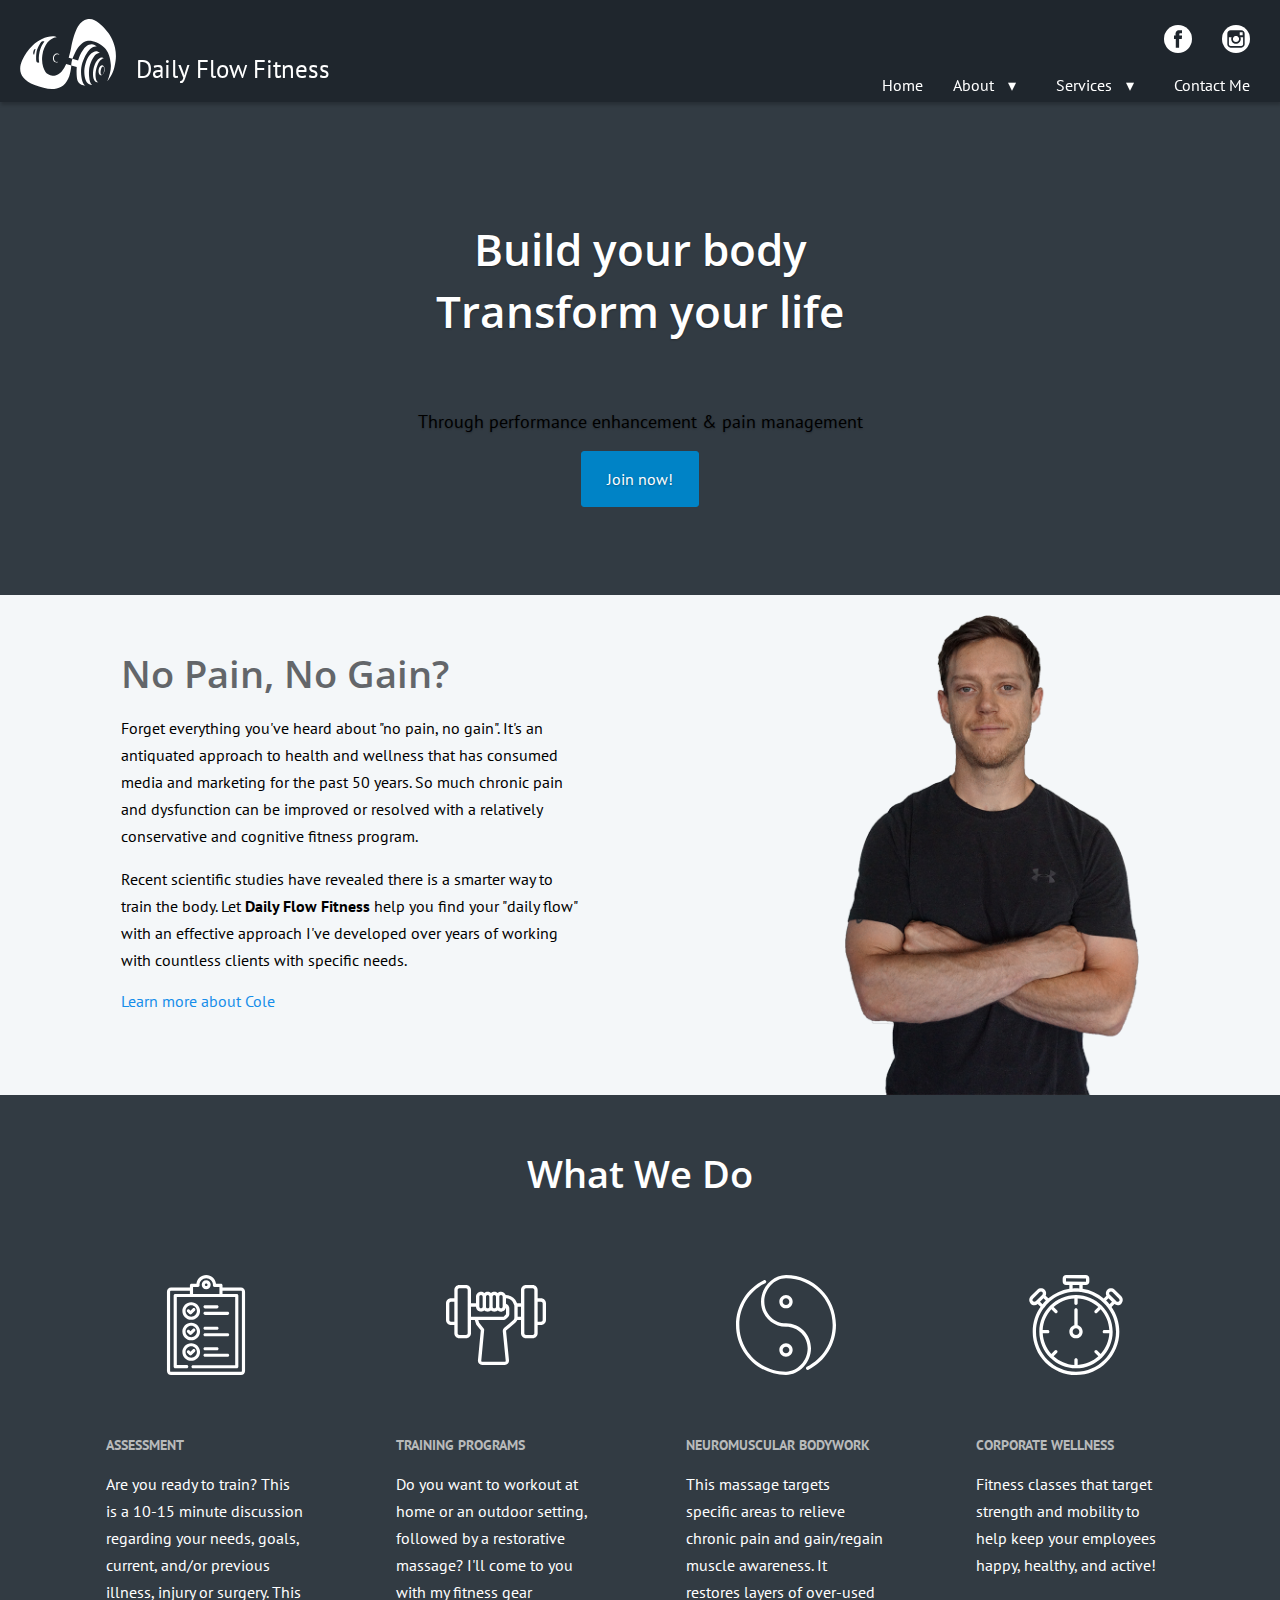
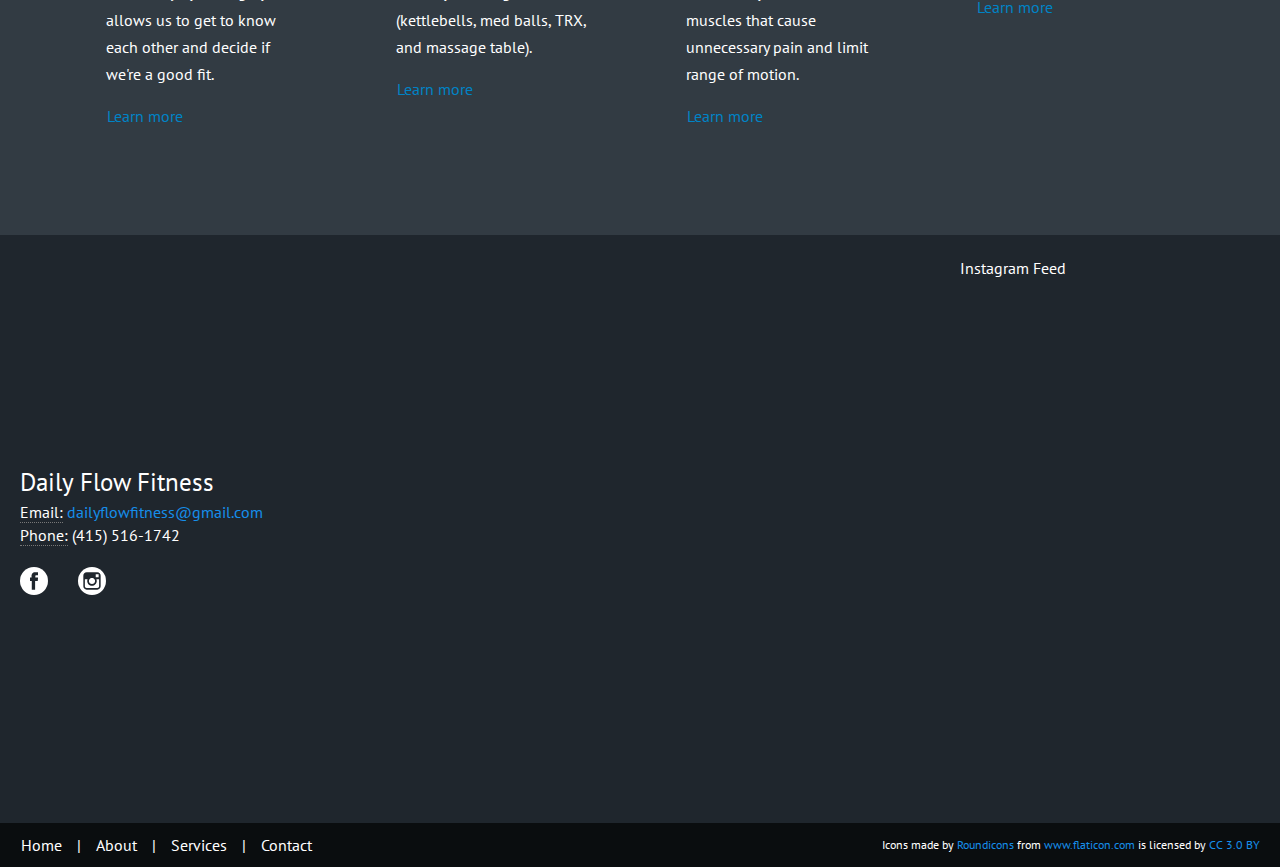
==== commit 8b56ae9d: "(spelling): assessment" ====
--- a/index.html
+++ b/index.html
@@ -45,7 +45,7 @@
         <a href="cole.html" class="dropdown-item"><li>About Cole</li></a>
         <a href="faqs.html" class="dropdown-item"><li>FAQ's</li></a>
         <a href="services.html" class="dropdown-item"><li>Services</li></a>
-        <a href="assesment.html" class="dropdown-item"><li>Assesment</li></a>
+        <a href="assessment.html" class="dropdown-item"><li>Assessment</li></a>
         <a href="training.html" class="dropdown-item"><li>Training Programs</li></a>
         <a href="massage.html" class="dropdown-item"><li>Massage</li></a>
         <a href="corporate.html" class="dropdown-item"><li>Corporate Wellness</li></a>
@@ -86,7 +86,7 @@
             Services <span class="caret">&#9662;</span>
         </a>
         <ul class="dropdown__menu">
-          <li><a href="assesment.html">Assesment</a></li>
+          <li><a href="assessment.html">Assessment</a></li>
           <li><a href="training.html">Training Programs</a></li>
           <li><a href="massage.html">Massage</a></li>
           <li><a href="corporate.html">Corporate Wellness</a></li>
@@ -123,7 +123,7 @@
   <section class="panel-height-500 panel-bg-light">
       <div class="column centered">
         <h2 class="section-title">No Pain, No Gain?</h2>
-        <p>Forget everything you've heard about "no pain, no gain". It's an antiquated approach to health and wellness that has consumed media and marketing for the past 50 years. So much chronic pain and disfunction can be improved or even resolved with a relatively conservative and cognitive fitness program.</p>
+        <p>Forget everything you've heard about "no pain, no gain". It's an antiquated approach to health and wellness that has consumed media and marketing for the past 50 years. So much chronic pain and dysfunction can be improved or resolved with a relatively conservative and cognitive fitness program.</p>
         <p>Recent scientific studies have revealed there is a smarter way to train the body. Let <span class="brand-name">Daily Flow Fitness</span> help you find your "daily flow" with an effective approach I've developed over years of working with countless clients with specific needs.</p>
         <a href="cole.html" class="link">Learn more about Cole</a>
       </div>
@@ -137,13 +137,13 @@
       <div class="flex-cards">
         <div class="card">
           <span class="card-icon">
-            <a href="assesment.html">
+            <a href="assessment.html">
               <svg class="icon-white icon-medium" xmlns="http://www.w3.org/2000/svg" viewBox="0 0 512 512"><path d="M257.1 27.1c-12.7 0-23 10.3-23 23s10.3 23 23 23c12.7 0 23-10.3 23-23S269.7 27.1 257.1 27.1zM257.1 56.9c-3.8 0-6.8-3.1-6.8-6.8 0-3.8 3.1-6.8 6.8-6.8 3.8 0 6.8 3.1 6.8 6.8C263.9 53.9 260.8 56.9 257.1 56.9z"/><path d="M435 64.4h-94.4V53.2c0-4.5-3.6-8.1-8.1-8.1h-25.3C304.5 19.8 283.1 0 257.1 0c-26 0-47.5 19.8-50.1 45.1h-25.3c-4.5 0-8.1 3.6-8.1 8.1v11.2H77c-11.6 0-20.9 9.4-20.9 20.9v405.7c0 11.6 9.4 20.9 21 20.9h358c11.6 0 20.9-9.4 20.9-20.9V85.3C455.9 73.8 446.5 64.4 435 64.4zM189.7 61.2h25.2c2.2 0 4.4-0.9 5.9-2.5 1.5-1.6 2.3-3.8 2.2-6 -0.1-0.9-0.1-1.6-0.1-2.2 0-18.9 15.4-34.3 34.3-34.3 18.9 0 34.3 15.4 34.3 34.3 0 0.6 0 1.3-0.1 2.3 -0.1 2.2 0.6 4.4 2.2 6 1.5 1.6 3.7 2.5 5.9 2.5h25.2v35.8H189.7V61.2zM439.8 491.1c0 2.7-2.2 4.8-4.8 4.8H77c-2.7 0-4.8-2.2-4.8-4.8V85.3c0-2.7 2.2-4.8 4.8-4.8h96.5v16.5H98.5c-4.5 0-8.1 3.6-8.1 8.1v364.4c0 4.5 3.6 8.1 8.1 8.1h58.8c4.5 0 8.1-3.6 8.1-8.1s-3.6-8.1-8.1-8.1h-50.7V113.2h75.1 150.9 72.9v348.3H189.5c-4.5 0-8.1 3.6-8.1 8.1s3.6 8.1 8.1 8.1h224c4.5 0 8.1-3.6 8.1-8.1V105.1c0-4.5-3.6-8.1-8.1-8.1h-72.9V80.5h94.4c2.7 0 4.8 2.2 4.8 4.8V491.1z"/><path d="M170.8 199.7c1.6 1.5 3.6 2.2 5.6 2.2 2 0 4-0.8 5.6-2.3l17.2-16.6c3.2-3.1 3.3-8.2 0.2-11.4s-8.2-3.3-11.4-0.2l-11.6 11.2 -4.7-4.5c-3.2-3.1-8.3-3-11.4 0.2 -3.1 3.2-3 8.3 0.2 11.4L170.8 199.7z"/><path d="M180.3 229.5c25 0 45.3-20.3 45.3-45.3 0-25-20.3-45.3-45.3-45.3 -25 0-45.3 20.3-45.3 45.3C135.1 209.2 155.4 229.5 180.3 229.5zM180.3 155.1c16.1 0 29.1 13.1 29.1 29.1 0 16.1-13.1 29.1-29.1 29.1 -16.1 0-29.1-13.1-29.1-29.1S164.3 155.1 180.3 155.1z"/><path d="M170.8 304.7c1.6 1.5 3.6 2.2 5.6 2.2 2 0 4-0.8 5.6-2.3l17.2-16.6c3.2-3.1 3.3-8.2 0.2-11.4 -3.1-3.2-8.2-3.3-11.4-0.2l-11.6 11.2 -4.7-4.5c-3.2-3.1-8.3-3-11.4 0.2 -3.1 3.2-3 8.3 0.2 11.4L170.8 304.7z"/><path d="M180.3 334.5c25 0 45.3-20.3 45.3-45.3 0-25-20.3-45.3-45.3-45.3 -25 0-45.3 20.3-45.3 45.3C135.1 314.2 155.4 334.5 180.3 334.5zM180.3 260.1c16.1 0 29.1 13.1 29.1 29.1 0 16.1-13.1 29.1-29.1 29.1 -16.1 0-29.1-13.1-29.1-29.1C151.2 273.2 164.3 260.1 180.3 260.1z"/><path d="M188 381.4l-11.6 11.2 -4.7-4.5c-3.2-3.1-8.3-3-11.4 0.2 -3.1 3.2-3 8.3 0.2 11.4l10.3 9.8c1.6 1.5 3.6 2.2 5.6 2.2 2 0 4-0.8 5.6-2.3l17.2-16.6c3.2-3.1 3.3-8.2 0.2-11.4C196.3 378.4 191.2 378.4 188 381.4z"/><path d="M225.6 394.2c0-25-20.3-45.3-45.3-45.3 -25 0-45.3 20.3-45.3 45.3 0 25 20.3 45.3 45.3 45.3C205.3 439.5 225.6 419.2 225.6 394.2zM180.3 423.3c-16.1 0-29.1-13.1-29.1-29.1 0-16.1 13.1-29.1 29.1-29.1 16.1 0 29.1 13.1 29.1 29.1C209.5 410.3 196.4 423.3 180.3 423.3z"/><path d="M251 171.2h61.3c4.5 0 8.1-3.6 8.1-8.1 0-4.5-3.6-8.1-8.1-8.1h-61.3c-4.5 0-8.1 3.6-8.1 8.1C243 167.6 246.6 171.2 251 171.2z"/><path d="M251 204.3h115.7c4.5 0 8.1-3.6 8.1-8.1s-3.6-8.1-8.1-8.1H251c-4.5 0-8.1 3.6-8.1 8.1S246.6 204.3 251 204.3z"/><path d="M251 280.7h61.3c4.5 0 8.1-3.6 8.1-8.1s-3.6-8.1-8.1-8.1h-61.3c-4.5 0-8.1 3.6-8.1 8.1S246.6 280.7 251 280.7z"/><path d="M251 313.9h115.7c4.5 0 8.1-3.6 8.1-8.1s-3.6-8.1-8.1-8.1H251c-4.5 0-8.1 3.6-8.1 8.1C243 310.3 246.6 313.9 251 313.9z"/><path d="M251 385.7h61.3c4.5 0 8.1-3.6 8.1-8.1s-3.6-8.1-8.1-8.1h-61.3c-4.5 0-8.1 3.6-8.1 8.1S246.6 385.7 251 385.7z"/><path d="M251 418.9h115.7c4.5 0 8.1-3.6 8.1-8.1s-3.6-8.1-8.1-8.1H251c-4.5 0-8.1 3.6-8.1 8.1C243 415.3 246.6 418.9 251 418.9z"/></svg>
             </a>
           </span>
-          <span class="card-title"><a href="assesment.html">Assessment</a></span>
-          <p>Are you ready to train? This is a 10-15 minute discussion regarding your needs, goals, current, and/or previous illness, injury or surgery. This allows us to get to know each other and decided if we're a good fit.</p>
-          <a href="assesment.html" class="btn link-blue btn-dark-bg">Learn more</a>
+          <span class="card-title"><a href="assessment.html">Assessment</a></span>
+          <p>Are you ready to train? This is a 10-15 minute discussion regarding your needs, goals, current, and/or previous illness, injury or surgery. This allows us to get to know each other and decide if we're a good fit.</p>
+          <a href="assessment.html" class="btn link-blue btn-dark-bg">Learn more</a>
         </div>
         <div class="card">
           <span class="card-icon">
--- a/css/styles.css
+++ b/css/styles.css
@@ -1,2 +1,2 @@
-.panel-bg-dark{background-color:#323b43 !important}.panel-bg-light{background-color:#f4f7f9 !important}header a:hover,footer a:hover{text-decoration:none}/*! normalize.css v3.0.3 | MIT License | github.com/necolas/normalize.css */article,aside,details,figcaption,figure,footer,header,hgroup,main,menu,nav,section,.flex-col,summary{display:block}audio,canvas,progress,video{display:inline-block;vertical-align:baseline}audio:not([controls]){display:none;height:0}[hidden],template{display:none}a{background-color:transparent}a:active,a:hover{outline:0}abbr[title]{border-bottom:1px dotted}b,strong{font-weight:bold}dfn{font-style:italic}h1{font-size:2em;margin:0.67em 0}mark{background:#ff0;color:#000}small{font-size:80%}sub,sup{font-size:75%;line-height:0;position:relative;vertical-align:baseline}sup{top:-0.5em}sub{bottom:-0.25em}img{border:0}svg:not(:root){overflow:hidden}figure{margin:1em 40px}hr{box-sizing:content-box;height:0}pre{overflow:auto}code,kbd,pre,samp{font-family:monospace, monospace;font-size:1em}*,*:after,*:before,html,section,.flex-col{-webkit-box-sizing:border-box;-moz-box-sizing:border-box;box-sizing:border-box}html,body{font-family:"PT Sans",sans-serif;font-size:16px;font-weight:100;line-height:1.5;margin:0;padding:0}.h1,.h2,.h3,.h4,.h5,.h6,h1,h2,h3,h4,h5,h6{font-family:inherit;line-height:1.4;color:#63666a;font-weight:600;display:block}h1,h2,h3,h4,h5,h6{margin-bottom:20px;line-height:1.4;-webkit-margin-before:0;-webkit-margin-after:0;-webkit-margin-start:0;-webkit-margin-end:0}.h1,h1{font-family:"Open Sans",sans-serif;font-size:44px;-webkit-margin-before:0.83em;-webkit-margin-after:0.83em;margin-bottom:1.5em}.h2,h2{font-family:"Open Sans",sans-serif;font-size:38px;-webkit-margin-before:0.83em}.h3,h3{font-family:"PT Sans",sans-serif;font-size:32px}.h4,h4{font-family:"PT Sans",sans-serif;font-size:26px}.h5,h5{font-family:"PT Sans",sans-serif;font-size:20px}.h6,h6{font-family:"PT Sans",sans-serif;font-size:16px}blockquote{padding:10px 10px 10px 20px;background:#f4f7f9;border-radius:0 3px 3px 0;border-left:2px solid #CED7DF;font-size:20px;margin:30px 0}blockquote footer{display:block;font-size:80%;line-height:1.42857143;color:#777}blockquote footer:before{content:'\2014 \00A0'}p{line-height:1.7;margin:15px 0;font-family:"PT Sans",sans-serif;font-weight:400}label{display:block;max-width:100%;margin:0 0 5px 0;font-weight:bold}fieldset{border:0}ul ul,ol ul,ul ol,ol ol{margin-bottom:0}ul,ol{list-style-type:none;margin:0;padding:0;-webkit-margin-before:0;-webkit-margin-after:0;-webkit-margin-start:0px;-webkit-margin-end:0px;-webkit-padding-start:0}a,button{font-family:"PT Sans",sans-serif;text-decoration:none;font-weight:400;color:#168eea}a:focus,a:active,a:hover,button:focus,button:active,button:hover{color:#168eea;text-decoration:underline;outline:none}button,[type="button"],[type="submit"],[type="reset"]{-webkit-apperance:button;overflow:visible}input{margin:0 0 5px 0;padding:6px 12px;display:block;font-family:"PT Sans",sans-serif;font-size:14px;font-weight:400;line-height:1.42857143;width:100%;height:40px;color:#63666a;background-color:#fff;background-image:none;border:1px solid #e7e8e8;border-radius:4px;-webkit-box-shadow:inset 0 1px 1px rgba(0,0,0,0.075);box-shadow:inset 0 1px 1px rgba(0,0,0,0.075);-wekit-transition:border-color ease-in-out .15s, box-shadow ease-in-out .15s;-o-transition:border-color ease-in-out .15s, box-shadow ease-in-out .15s;transition:border-color ease-in-out .15s, box-shadow ease-in-out .15s}::-webkit-input-placeholder{color:#63666a}::-moz-placeholder{color:#63666a}:-ms-input-placeholder{color:#63666a}:-moz-placeholder{color:#63666a}img{width:100%;margin:0 auto}section,.flex-col{width:100%;text-align:center;height:auto;display:flex;flex-wrap:wrap}table{width:100%;max-width:100%}th{text-align:left;padding:0}table>tbody>tr>td,table>tbody>tr>th,table>tfoot>tr>td,table>tfoot>tr>th,table>thead>tr>td,table>thead>tr>th{padding:8px;width:35%;line-height:1.42857143;vertical-align:top;border-top:1px solid #ddd}table>thead>tr>th{vertical-align:bottom;border-bottom:2px solid #ddd}table>caption+thead>tr:first-child>td,table>caption+thead>tr:first-child>th,table>colgroup+thead>tr:first-child>td,table>colgroup+thead>tr:first-child>th,table>thead:first-child>tr:first-child>td,table>thead:first-child>tr:first-child>th{border-top:0}iframe{max-width:600px;height:500px;width:100%;margin:0 auto;padding:0;border:0 !important;font:inherit;vertical-align:baseline}address{margin-bottom:20px;font-style:normal;line-height:1.42857143}abbr[title]{cursor:help;border-bottom:1px dotted #777}abbr[title]{text-decoration:dotted}.btn{margin:0 5px;padding:15px 25px;text-transform:none;border-radius:3px;display:inline-block;position:relative;cursor:pointer;min-height:36px;min-width:88px;text-align:center;font-size:16px;font-style:inherit;font-variant:inherit;font-family:inherit;text-decoration:none;overflow:hidden;transition:box-shadow 0.4s cubic-bezier(0.25, 0.8, 0.25, 1),background-color 0.4s cubic-bezier(0.25, 0.8, 0.25, 1);white-space:nowrap;vertical-align:middle}.btn-white{background-color:#fff;color:#fff;border:1px solid #fff}.btn-white:hover{color:#fff;background-color:#e6e6e6;border-color:#e0e0e0}.btn-gray{background-color:#b8babb;color:#fff;border:1px solid #b8babb}.btn-gray:hover{color:#fff;background-color:#9ea1a2;border-color:#999c9d}.btn-green{background-color:#5dcc20;color:#fff;border:1px solid #5dcc20}.btn-green:hover{color:#fff;background-color:#49a019;border-color:#459718}.btn-red{background-color:#e86160;color:#fff;border:1px solid #e86160}.btn-red:hover{color:#fff;background-color:#e23533;border-color:#e02c2b}.btn-blue{background-color:#0083c6;color:#fff;border:1px solid #0083c6}.btn-blue:hover{color:#fff;background-color:#006193;border-color:#005b89}.btn-reverse-white{color:#fff;background-color:transparent;border:1px solid #fff}.btn-reverse-white:hover{color:#e0e0e0;background-color:transparent;border-color:#e0e0e0}.btn-reverse-gray{color:#b8babb;background-color:transparent;border:1px solid #b8babb}.btn-reverse-gray:hover{color:#999c9d;background-color:transparent;border-color:#999c9d}.btn-reverse-green{color:#5dcc20;background-color:transparent;border:1px solid #5dcc20}.btn-reverse-green:hover{color:#459718;background-color:transparent;border-color:#459718}.btn-reverse-red{color:#e86160;background-color:transparent;border:1px solid #e86160}.btn-reverse-red:hover{color:#e02c2b;background-color:transparent;border-color:#e02c2b}.btn-reverse-blue{color:#0083c6;background-color:transparent;border:1px solid #0083c6}.btn-reverse-blue:hover{color:#005b89;background-color:transparent;border-color:#005b89}.link-white{color:#fff;background-color:transparent;border:1px solid transparent}.link-white:hover{color:#e0e0e0;background-color:transparent;border-color:transparent}.link-gray{color:#b8babb;background-color:transparent;border:1px solid transparent}.link-gray:hover{color:#999c9d;background-color:transparent;border-color:transparent}.link-green{color:#5dcc20;background-color:transparent;border:1px solid transparent}.link-green:hover{color:#459718;background-color:transparent;border-color:transparent}.link-red{color:#e86160;background-color:transparent;border:1px solid transparent}.link-red:hover{color:#e02c2b;background-color:transparent;border-color:transparent}.link-blue{color:#0083c6;background-color:transparent;border:1px solid transparent}.link-blue:hover{color:#005b89;background-color:transparent;border-color:transparent}.btn-dark-bg.link-gray:hover{color:#dfe0e0}.btn-dark-bg.link-blue:hover{color:#14afff}.btn-dark-bg.link-red:hover{color:#f2a3a3}.btn-dark-bg.link-green:hover{color:#87e454}.paragraph,.paragraph-light,.table__paragraph{font-size:16px;line-height:1.6;color:#2a2f33;margin-bottom:20px}.paragraph-light{color:#fff}.section-title{text-transform:capitalize}.text-left{text-align:left}.text-italic{font-style:italic}.lead{font-size:17.5px;line-height:28px}.white-text{color:#fff}.dark-gray-text{color:#63666a}.cta{text-shadow:0 1px 2px rgba(0,0,0,0.3);align-items:center}.brand-name{font-weight:bold}.list-unstyled{list-style-type:none;text-align:left}.list-styled{list-style-type:disc;text-align:left;margin:20px 0 0 20px}.icon,.icon-social,.icon-small,.icon-medium{cursor:pointer}.icon-white{fill:#fff}.icon-white:hover{fill:#e7e8e8}.icon-black{fill:#000}.icon-black:hover{fill:#0083c6}.icon-circle,.icon-social{border-radius:50%}.icon-social{height:28px}.icon-small{height:70px;padding:10px 20px}.icon-medium{height:100px}.page{margin:0 auto;overflow:hidden;position:relative;padding-top:95px}@media (max-width: 599px){.page{padding-top:180px}}.panel-bg-dark{margin:0 auto}.panel-bg-light{margin:0 auto}.panel-height-500{height:auto}@media (min-width: 1200px){.panel-height-500{height:500px}}.w-800{max-width:800px;padding:0 20px}.flex-col{margin:0 auto;flex-direction:column;justify-content:center}.flex-cards{display:flex;flex-wrap:wrap;justify-content:center;margin:50px auto;max-width:1200px;width:100%}@media (min-width: 1200px){.flex-cards{justify-content:space-between}}.centered{margin:0 auto;position:relative;padding:20px}.column{flex-direction:column;max-width:500px;text-align:left;padding:20px}.m-tb-40{margin:40px auto}.banner__price{background-color:#b8babb}.banner__price h5{color:#2a2f33}.table__paragraph{text-align:left;display:flex}.table__description,.table__price{width:250px;text-align:left}.alert-success{color:#3c763d;background-color:#dff0d8;border-color:#d6e9c6}.alert-danger{color:#a94442;background-color:#f2dede;border-color:#ebccd1}.alert{padding:15px;margin-bottom:20px;border:1px solid transparent;border-radius:4px}.alert-dismissable .close,.alert-dismissible .close{position:relative;top:-2px;right:-21px;color:inherit}.training-navigation{position:relative;display:flex;flex-wrap:wrap;justify-content:center;margin:0 auto;width:100%;background-color:#0083c6;padding:20px 0}.training-navigation a{margin:5px 10px}.card,.blog{display:flex;flex-direction:column;justify-content:flex-start;text-align:left;width:250px;margin:0 20px;position:relative;border:1px solid transparent;color:#fff;border-radius:3px;padding:25px;background-color:transparent}.card.skin-light,.skin-light.blog{background-color:#fff;color:#63666a}.card.skin-dark,.skin-dark.blog{background-color:#63666a;color:#fff}.card .btn,.blog .btn{margin:0;padding:0;text-align:left}.card-name,.blog-name{font-size:16px;color:#63666a;display:block;margin-bottom:15px}.card-title,.blog-title{display:block}.card-title a,.blog-title a{color:#b8babb;font-weight:700;font-size:14px;text-transform:uppercase}.dark-text a{color:#000}.dark-text a:hover{color:#b8babb}.card-display,.card-icon,.blog-display{width:-webkit-calc(100% + 3px);width:calc(100% + 3px);height:100px;display:block;position:absolute;left:-1px;top:-1px;border-radius:3px 3px 0 0}.card-icon{display:flex;justify-content:center;align-items:center;position:relative;padding-bottom:50px;height:auto}.card-display.primaryColor,.primaryColor.card-icon,.primaryColor.blog-display{background-color:#168eea}.blog{border-radius:6px;padding:165px 0 25px 0;background-color:#fff;margin:0 20px}.blog-name{margin:0 15px 15px 15px}.blog-title{margin-left:15px}.blog-display{height:160px}.img--about{max-width:335px;padding:0 20px;margin:0 0 -27px 0}@media (min-width: 600px){.img--about{padding:0 20px}}.img--cole{max-width:500px}.img--logo{height:70px;width:auto;margin-right:20px}@media (max-width: 599px){.img--logo{display:none}}.img--assesment{max-width:500px}.img--banner,.img--flow,.img--coporate,.img--contact,.img--training,.img--services{background-position:center;background-repeat:no-repeat;background-size:cover;height:250px}.img--flow{background-image:url("../img/flow.jpg");height:650px}.img--coporate{background-image:url("../img/corporate-banner.jpg")}.img--contact{background-image:url("../img/contact-banner.jpg");background-position:bottom center}.img--training{background-image:url("../img/training-banner.jpg");background-position:0 44%}.img--services{background-image:url("../img/services-banner.jpg")}.overlay{width:100%;height:100%;background:#131313;background:-moz-linear-gradient(top, #131313 0%, rgba(19,19,19,0.59) 41%, rgba(28,28,28,0.4) 60%, rgba(171,171,171,0) 100%);background:-webkit-gradient(left top, left bottom, color-stop(0%, #131313), color-stop(41%, rgba(19,19,19,0.59)), color-stop(60%, rgba(28,28,28,0.4)), color-stop(100%, rgba(171,171,171,0)));background:-webkit-linear-gradient(top, #131313 0%, rgba(19,19,19,0.59) 41%, rgba(28,28,28,0.4) 60%, rgba(171,171,171,0) 100%)}.timeline{display:inline-block}.cd-horizontal-timeline{opacity:0;margin:2em auto;-webkit-transition:opacity 0.2s;-moz-transition:opacity 0.2s;transition:opacity 0.2s}.cd-horizontal-timeline::before{content:'mobile';display:none}.cd-horizontal-timeline.loaded{opacity:1}.cd-horizontal-timeline .timeline{position:relative;height:100px;width:90%;max-width:800px;margin:0 auto}.cd-horizontal-timeline .events-wrapper{position:relative;height:100%;margin:0 40px;overflow:hidden}.cd-horizontal-timeline .events-wrapper::after,.cd-horizontal-timeline .events-wrapper::before{content:'';position:absolute;z-index:2;top:0;height:100%;width:20px}.cd-horizontal-timeline .events-wrapper::before{left:0;background-image:-webkit-linear-gradient(left, #f8f8f8, rgba(248,248,248,0));background-image:linear-gradient(to right, #f8f8f8, rgba(248,248,248,0))}.cd-horizontal-timeline .events-wrapper::after{right:0;background-image:-webkit-linear-gradient(right, #f8f8f8, rgba(248,248,248,0));background-image:linear-gradient(to left, #f8f8f8, rgba(248,248,248,0))}.cd-horizontal-timeline .events{position:absolute;z-index:1;left:0;top:49px;height:2px;background:#dfdfdf;-webkit-transition:-webkit-transform 0.4s;-moz-transition:-moz-transform 0.4s;transition:transform 0.4s}.cd-horizontal-timeline .filling-line{position:absolute;z-index:1;left:0;top:0;height:100%;width:100%;background-color:#7b9d6f;-webkit-transform:scaleX(0);-moz-transform:scaleX(0);-ms-transform:scaleX(0);-o-transform:scaleX(0);transform:scaleX(0);-webkit-transform-origin:left center;-moz-transform-origin:left center;-ms-transform-origin:left center;-o-transform-origin:left center;transform-origin:left center;-webkit-transition:-webkit-transform 0.3s;-moz-transition:-moz-transform 0.3s;transition:transform 0.3s}.cd-horizontal-timeline .events a{position:absolute;bottom:0;z-index:2;text-align:center;padding-bottom:15px;color:#383838;-webkit-transform:translateZ(0);-moz-transform:translateZ(0);-ms-transform:translateZ(0);-o-transform:translateZ(0);transform:translateZ(0)}.cd-horizontal-timeline .events a::after{content:'';position:absolute;left:50%;right:auto;-webkit-transform:translateX(-50%);-moz-transform:translateX(-50%);-ms-transform:translateX(-50%);-o-transform:translateX(-50%);transform:translateX(-50%);bottom:-5px;height:12px;width:12px;border-radius:50%;border:2px solid #dfdfdf;background-color:#f8f8f8;-webkit-transition:background-color 0.3s, border-color 0.3s;-moz-transition:background-color 0.3s, border-color 0.3s;transition:background-color 0.3s, border-color 0.3s}.no-touch .cd-horizontal-timeline .events a:hover::after{background-color:#7b9d6f;border-color:#7b9d6f}.cd-horizontal-timeline .events a.selected{pointer-events:none}.cd-horizontal-timeline .events a.selected::after{background-color:#7b9d6f;border-color:#7b9d6f}.cd-horizontal-timeline .events a.older-event::after{border-color:#7b9d6f}@media only screen and (min-width: 1100px){.cd-horizontal-timeline{margin:6em auto}.cd-horizontal-timeline::before{content:'desktop'}}.cd-timeline-navigation a{position:absolute;z-index:1;top:50%;bottom:auto;-webkit-transform:translateY(-50%);-moz-transform:translateY(-50%);-ms-transform:translateY(-50%);-o-transform:translateY(-50%);transform:translateY(-50%);height:34px;width:34px;border-radius:50%;border:2px solid #dfdfdf;overflow:hidden;color:transparent;text-indent:100%;white-space:nowrap;-webkit-transition:border-color 0.3s;-moz-transition:border-color 0.3s;transition:border-color 0.3s}.cd-timeline-navigation a::after{content:'';position:absolute;height:16px;width:16px;left:50%;top:50%;bottom:auto;right:auto;-webkit-transform:translateX(-50%) translateY(-50%);-moz-transform:translateX(-50%) translateY(-50%);-ms-transform:translateX(-50%) translateY(-50%);-o-transform:translateX(-50%) translateY(-50%);transform:translateX(-50%) translateY(-50%);background:url(../img/cd-arrow.svg) no-repeat 0 0}.cd-timeline-navigation a.prev{left:0;-webkit-transform:translateY(-50%) rotate(180deg);-moz-transform:translateY(-50%) rotate(180deg);-ms-transform:translateY(-50%) rotate(180deg);-o-transform:translateY(-50%) rotate(180deg);transform:translateY(-50%) rotate(180deg)}.cd-timeline-navigation a.next{right:0}.no-touch .cd-timeline-navigation a:hover{border-color:#7b9d6f}.cd-timeline-navigation a.inactive{cursor:not-allowed}.cd-timeline-navigation a.inactive::after{background-position:0 -16px}.no-touch .cd-timeline-navigation a.inactive:hover{border-color:#dfdfdf}.cd-horizontal-timeline .events-content{position:relative;width:100%;margin:2em 0;overflow:hidden;-webkit-transition:height 0.4s;-moz-transition:height 0.4s;transition:height 0.4s}.cd-horizontal-timeline .events-content li{position:absolute;z-index:1;width:100%;left:0;top:0;-webkit-transform:translateX(-100%);-moz-transform:translateX(-100%);-ms-transform:translateX(-100%);-o-transform:translateX(-100%);transform:translateX(-100%);padding:0 5%;opacity:0;-webkit-animation-duration:0.4s;-moz-animation-duration:0.4s;animation-duration:0.4s;-webkit-animation-timing-function:ease-in-out;-moz-animation-timing-function:ease-in-out;animation-timing-function:ease-in-out}.cd-horizontal-timeline .events-content li.selected{position:relative;z-index:2;opacity:1;-webkit-transform:translateX(0);-moz-transform:translateX(0);-ms-transform:translateX(0);-o-transform:translateX(0);transform:translateX(0)}.cd-horizontal-timeline .events-content li.enter-right,.cd-horizontal-timeline .events-content li.leave-right{-webkit-animation-name:cd-enter-right;-moz-animation-name:cd-enter-right;animation-name:cd-enter-right}.cd-horizontal-timeline .events-content li.enter-left,.cd-horizontal-timeline .events-content li.leave-left{-webkit-animation-name:cd-enter-left;-moz-animation-name:cd-enter-left;animation-name:cd-enter-left}.cd-horizontal-timeline .events-content li.leave-right,.cd-horizontal-timeline .events-content li.leave-left{-webkit-animation-direction:reverse;-moz-animation-direction:reverse;animation-direction:reverse}.cd-horizontal-timeline .events-content li>*{max-width:800px;margin:0 auto}.cd-horizontal-timeline .events-content h2{font-weight:bold;font-size:2.6rem;font-family:"Playfair Display", serif;font-weight:700;line-height:1.2}.cd-horizontal-timeline .events-content em{display:block;font-style:italic;margin:10px auto}.cd-horizontal-timeline .events-content em::before{content:'- '}.cd-horizontal-timeline .events-content p{font-size:1.4rem;color:#959595}.cd-horizontal-timeline .events-content em,.cd-horizontal-timeline .events-content p{line-height:1.6}@-webkit-keyframes cd-enter-right{0%{opacity:0;-webkit-transform:translateX(100%)}100%{opacity:1;-webkit-transform:translateX(0%)}}@-moz-keyframes cd-enter-right{0%{opacity:0;-moz-transform:translateX(100%)}100%{opacity:1;-moz-transform:translateX(0%)}}@keyframes cd-enter-right{0%{opacity:0;-webkit-transform:translateX(100%);-moz-transform:translateX(100%);-ms-transform:translateX(100%);-o-transform:translateX(100%);transform:translateX(100%)}100%{opacity:1;-webkit-transform:translateX(0%);-moz-transform:translateX(0%);-ms-transform:translateX(0%);-o-transform:translateX(0%);transform:translateX(0%)}}@-webkit-keyframes cd-enter-left{0%{opacity:0;-webkit-transform:translateX(-100%)}100%{opacity:1;-webkit-transform:translateX(0%)}}@-moz-keyframes cd-enter-left{0%{opacity:0;-moz-transform:translateX(-100%)}100%{opacity:1;-moz-transform:translateX(0%)}}@keyframes cd-enter-left{0%{opacity:0;-webkit-transform:translateX(-100%);-moz-transform:translateX(-100%);-ms-transform:translateX(-100%);-o-transform:translateX(-100%);transform:translateX(-100%)}100%{opacity:1;-webkit-transform:translateX(0%);-moz-transform:translateX(0%);-ms-transform:translateX(0%);-o-transform:translateX(0%);transform:translateX(0%)}}header{display:flex;flex-direction:column;align-items:center;position:relative;background-color:#1f262d;width:100%;height:auto;padding:10px 15px 0 15px;box-shadow:1px 3px 3px rgba(0,0,0,0.2);z-index:3;position:fixed}@media (max-width: 599px){header{padding:10px 15px}}@media (min-width: 600px){header{flex-direction:row}}.header__brand{height:auto;display:flex;max-width:350px;font-size:25px;color:#fff;margin:0 auto;cursor:pointer}@media (min-width: 600px){.header__brand{margin:5px auto 10px 5px;align-items:flex-end;margin-right:auto}}.header__brand:hover{color:#fff}.header__nav{display:flex;flex-direction:column;position:relative;align-items:center;margin-top:15px}@media (min-width: 600px){.header__nav{align-items:flex-end}}.header__social,.header__mainnav{display:flex;align-items:flex-end;position:relative}.header__mainnav{bottom:-3px}@media (max-width: 599px){.header__mainnav{display:none}}.header__socialnav-item,.header__nav-item{padding:8px 15px;cursor:pointer;position:relative}.header__socialnav-item{padding:0 15px}.header__socialnav-item a{color:#fff}.dropdown .caret{color:#fff;margin:10px}.dropdown__menu{visibility:hidden;opacity:0;position:absolute;background-color:#fff;width:175px;border-top:5px solid #0083c6;border-radius:3px;top:100%;left:0;box-shadow:1px 3px 3px rgba(0,0,0,0.2);transition:opacity .2s ease-in}.dropdown__menu li{display:block}.dropdown__menu li a{padding:8px 20px;color:#63666a;display:block;margin:0 auto;line-height:1}.dropdown__menu li:hover{background-color:#e7e8e8}.header__nav-item{border-top:3px solid transparent}.header__nav-item a{position:relative;color:#fff}.header__nav-item:hover{color:inherit;border-top:3px solid #0083c6}.header__nav-item:hover .dropdown__menu{visibility:visible;opacity:1}.dropdown-nav{display:none}@media (max-width: 599px){.dropdown-nav{display:block}}.dropdown-nav .dropdown{position:relative;display:inline-block;cursor:pointer}.dropdown-nav .btn-menu{display:block}.dropdown-nav .dropdown-menu{display:none}.dropdown-nav .open>.dropdown-menu{display:block;position:relative;width:100%;margin:0;border-radius:0;padding:0;border:0;box-shadow:none;background-color:#1f262d;-webkit-background-clip:border-box;background-clip:border-box;top:0;left:0;z-index:1000;float:left;font-size:14px}.dropdown-nav .dropdown-item{color:#fff;display:block;width:auto;padding:15px 5px 15px 10px;transition:all 0.2s}.dropdown-nav .open>.dropdown-menu li{width:100%;padding:0;margin:0}.horizontal-divider{display:block;width:100%;height:0;border-bottom:1px solid #eff3f6;margin:60px 0}.brand__title,.brand__title--header,.brand__title--footer{font-size:25px;color:#fff;cursor:pointer}.brand__title:hover,.brand__title--header:hover,.brand__title--footer:hover{color:#e6e6e6}.brand__title--header{display:none}@media (max-width: 599px){.brand__title--header{display:block;padding-bottom:10px}}@media (min-width: 900px){.brand__title--header{display:inline-block}}.brand__title--footer{padding-bottom:20px}@media (min-width: 600px){.brand__title--footer{padding:0;margin-right:auto}}footer{display:flex;align-items:center;flex-direction:column;justify-content:space-between;background-color:#1f262d;width:100%;height:auto;position:relative}.social__instagram{margin-left:auto;padding:20px}@media (max-width: 599px){.social__instagram{margin:0 auto;text-align:center}}.social__instagram p{margin:0 0 15px 0;color:#fff}.social__container{display:flex;flex-direction:column;width:100%}@media (max-width: 599px){.social__container{text-align:center;position:relative;align-items:center}}.social__container address{display:block;color:#fff;width:auto}.nav__social,.nav__footer{color:#fff;list-style-type:none;display:flex;align-items:center;height:auto}.nav__social--item,.nav__footer--item{padding:0 15px;cursor:pointer}.nav__footer{margin-left:-14px;padding:10px 20px}.nav__footer a{color:#fff;cursor:pointer}.nav__footer a:hover{color:#fff}.disclaimer{display:none}@media (min-width: 900px){.disclaimer{display:flex;margin-left:auto;font-size:12px;color:#fff;padding:10px 20px}}.nav__social{max-width:205px}.nav__social--item{height:28px;cursor:pointer}.nav__social--item:first-child{padding-left:0}.footer__main,.footer__bottom{width:100%;display:flex;flex-direction:column;height:auto;position:relative;align-items:center}@media (min-width: 600px){.footer__main,.footer__bottom{flex-direction:row}}@media (max-width: 599px){.footer__main .column,.footer__bottom .column{text-align:center;align-items:center}}.footer__bottom{background-color:#0a0d0f}#contact-form input[type="text"],#contact-form input[type="email"],#contact-form input[type="tel"],#contact-form input[type="url"],#contact-form textarea,#contact-form button[type="submit"]{font:400 12px/16px  'PT Sans', Arial, sans-serif;color:#000}#contact-form{width:400px}#contact-form h5{color:#0CF}#contact-form p{margin:5px 0 15px}#contact-form fieldset{border:medium none !important;margin:0 0 10px;min-width:100%;padding:0;width:100%}#contact-form .form-group{margin-bottom:15px}#contact-form .help-block{display:block;margin-top:5px;margin-bottom:10px;color:#737373}#contact-form .has-error .checkbox,#contact-form .has-error .checkbox-inline,#contact-form .has-error .control-label,#contact-form .has-error .help-block,#contact-form .has-error .radio,#contact-form .has-error .radio-inline,#contact-form .has-error.checkbox label,#contact-form .has-error.checkbox-inline label,#contact-form .has-error.radio label,#contact-form .has-error.radio-inline label{color:#a94442}#contact-form .has-error input{border-color:#a94442;-webkit-box-shadow:inset 0 1px 1px rgba(0,0,0,0.075);box-shadow:inset 0 1px 1px rgba(0,0,0,0.075)}#contact-form input[type="text"],#contact-form input[type="email"],#contact-form input[type="tel"],#contact-form input[type="url"],#contact-form textarea{width:100%;border:1px solid #CCC;background:#FFF;margin:0 0 5px;padding:10px;color:#000}#contact-form input[type="text"]:hover,#contact-form input[type="email"]:hover,#contact-form input[type="tel"]:hover,#contact-form input[type="url"]:hover,#contact-form textarea:hover{-webkit-transition:border-color 0.3s ease-in-out;-moz-transition:border-color 0.3s ease-in-out;transition:border-color 0.3s ease-in-out;border:1px solid #AAA}#contact-form textarea{height:100px;max-width:100%;resize:none}#contact-form button[type="submit"]{cursor:pointer;width:100%;border:none;background:#0CF;color:#FFF;margin:0 0 5px;padding:10px;font-size:15px}#contact-form button[type="submit"]:hover{background:#09C;-webkit-transition:background 0.3s ease-in-out;-moz-transition:background 0.3s ease-in-out;transition:background-color 0.3s ease-in-out}#contact-form button[type="submit"]:active{box-shadow:inset 0 1px 3px rgba(0,0,0,0.5)}#contact-form input:focus,#contact-form textarea:focus{border:1px solid #999}
+.panel-bg-dark{background-color:#323b43 !important}.panel-bg-light{background-color:#f4f7f9 !important}header a:hover,footer a:hover{text-decoration:none}/*! normalize.css v3.0.3 | MIT License | github.com/necolas/normalize.css */article,aside,details,figcaption,figure,footer,header,hgroup,main,menu,nav,section,.flex-col,summary{display:block}audio,canvas,progress,video{display:inline-block;vertical-align:baseline}audio:not([controls]){display:none;height:0}[hidden],template{display:none}a{background-color:transparent}a:active,a:hover{outline:0}abbr[title]{border-bottom:1px dotted}b,strong{font-weight:bold}dfn{font-style:italic}h1{font-size:2em;margin:0.67em 0}mark{background:#ff0;color:#000}small{font-size:80%}sub,sup{font-size:75%;line-height:0;position:relative;vertical-align:baseline}sup{top:-0.5em}sub{bottom:-0.25em}img{border:0}svg:not(:root){overflow:hidden}figure{margin:1em 40px}hr{box-sizing:content-box;height:0}pre{overflow:auto}code,kbd,pre,samp{font-family:monospace, monospace;font-size:1em}*,*:after,*:before,html,section,.flex-col{-webkit-box-sizing:border-box;-moz-box-sizing:border-box;box-sizing:border-box}html,body{font-family:"PT Sans",sans-serif;font-size:16px;font-weight:100;line-height:1.5;margin:0;padding:0}.h1,.h2,.h3,.h4,.h5,.h6,h1,h2,h3,h4,h5,h6{font-family:inherit;line-height:1.4;color:#63666a;font-weight:600;display:block}h1,h2,h3,h4,h5,h6{margin-bottom:20px;line-height:1.4;-webkit-margin-before:0;-webkit-margin-after:0;-webkit-margin-start:0;-webkit-margin-end:0}.h1,h1{font-family:"Open Sans",sans-serif;font-size:44px;-webkit-margin-before:0.83em;-webkit-margin-after:0.83em;margin-bottom:1.5em}.h2,h2{font-family:"Open Sans",sans-serif;font-size:38px;-webkit-margin-before:0.83em}.h3,h3{font-family:"PT Sans",sans-serif;font-size:32px;margin:0}.h4,h4{font-family:"PT Sans",sans-serif;font-size:26px}.h5,h5{font-family:"PT Sans",sans-serif;font-size:20px;margin:0}.h6,h6{font-family:"PT Sans",sans-serif;font-size:16px}blockquote{padding:10px 10px 10px 20px;background:#f4f7f9;border-radius:0 3px 3px 0;border-left:2px solid #CED7DF;font-size:20px;margin:30px 0}blockquote footer{display:block;font-size:80%;line-height:1.42857143;color:#777}blockquote footer:before{content:'\2014 \00A0'}p{line-height:1.7;margin:15px 0;font-family:"PT Sans",sans-serif;font-weight:400}label{display:block;max-width:100%;margin:0 0 5px 0;font-weight:bold}fieldset{border:0}ul ul,ol ul,ul ol,ol ol{margin-bottom:0}ul,ol{list-style-type:none;margin:0;padding:0;-webkit-margin-before:0;-webkit-margin-after:0;-webkit-margin-start:0px;-webkit-margin-end:0px;-webkit-padding-start:0}a,button{font-family:"PT Sans",sans-serif;text-decoration:none;font-weight:400;color:#168eea}a:focus,a:active,a:hover,button:focus,button:active,button:hover{color:#168eea;text-decoration:underline;outline:none}button,[type="button"],[type="submit"],[type="reset"]{-webkit-apperance:button;overflow:visible}input{margin:0 0 5px 0;padding:6px 12px;display:block;font-family:"PT Sans",sans-serif;font-size:14px;font-weight:400;line-height:1.42857143;width:100%;height:40px;color:#63666a;background-color:#fff;background-image:none;border:1px solid #e7e8e8;border-radius:4px;-webkit-box-shadow:inset 0 1px 1px rgba(0,0,0,0.075);box-shadow:inset 0 1px 1px rgba(0,0,0,0.075);-wekit-transition:border-color ease-in-out .15s, box-shadow ease-in-out .15s;-o-transition:border-color ease-in-out .15s, box-shadow ease-in-out .15s;transition:border-color ease-in-out .15s, box-shadow ease-in-out .15s}::-webkit-input-placeholder{color:#63666a}::-moz-placeholder{color:#63666a}:-ms-input-placeholder{color:#63666a}:-moz-placeholder{color:#63666a}img{width:100%;margin:0 auto}section,.flex-col{width:100%;text-align:center;height:auto;display:flex;flex-wrap:wrap}table{width:100%;max-width:100%}th{text-align:left;padding:0}table>tbody>tr>td,table>tbody>tr>th,table>tfoot>tr>td,table>tfoot>tr>th,table>thead>tr>td,table>thead>tr>th{padding:8px;width:35%;line-height:1.42857143;vertical-align:top;border-top:1px solid #ddd}table>thead>tr>th{vertical-align:bottom;border-bottom:2px solid #ddd}table>caption+thead>tr:first-child>td,table>caption+thead>tr:first-child>th,table>colgroup+thead>tr:first-child>td,table>colgroup+thead>tr:first-child>th,table>thead:first-child>tr:first-child>td,table>thead:first-child>tr:first-child>th{border-top:0}iframe{max-width:600px;height:500px;width:100%;margin:0 auto;padding:0;border:0 !important;font:inherit;vertical-align:baseline}address{margin-bottom:20px;font-style:normal;line-height:1.42857143}abbr[title]{cursor:help;border-bottom:1px dotted #777}abbr[title]{text-decoration:dotted}.btn{margin:0 5px;padding:15px 25px;text-transform:none;border-radius:3px;display:inline-block;position:relative;cursor:pointer;min-height:36px;min-width:88px;text-align:center;font-size:16px;font-style:inherit;font-variant:inherit;font-family:inherit;text-decoration:none;overflow:hidden;transition:box-shadow 0.4s cubic-bezier(0.25, 0.8, 0.25, 1),background-color 0.4s cubic-bezier(0.25, 0.8, 0.25, 1);white-space:nowrap;vertical-align:middle}.btn-white{background-color:#fff;color:#fff;border:1px solid #fff}.btn-white:hover{color:#fff;background-color:#e6e6e6;border-color:#e0e0e0}.btn-gray{background-color:#b8babb;color:#fff;border:1px solid #b8babb}.btn-gray:hover{color:#fff;background-color:#9ea1a2;border-color:#999c9d}.btn-green{background-color:#5dcc20;color:#fff;border:1px solid #5dcc20}.btn-green:hover{color:#fff;background-color:#49a019;border-color:#459718}.btn-red{background-color:#e86160;color:#fff;border:1px solid #e86160}.btn-red:hover{color:#fff;background-color:#e23533;border-color:#e02c2b}.btn-blue{background-color:#0083c6;color:#fff;border:1px solid #0083c6}.btn-blue:hover{color:#fff;background-color:#006193;border-color:#005b89}.btn-reverse-white{color:#fff;background-color:transparent;border:1px solid #fff}.btn-reverse-white:hover{color:#e0e0e0;background-color:transparent;border-color:#e0e0e0}.btn-reverse-gray{color:#b8babb;background-color:transparent;border:1px solid #b8babb}.btn-reverse-gray:hover{color:#999c9d;background-color:transparent;border-color:#999c9d}.btn-reverse-green{color:#5dcc20;background-color:transparent;border:1px solid #5dcc20}.btn-reverse-green:hover{color:#459718;background-color:transparent;border-color:#459718}.btn-reverse-red{color:#e86160;background-color:transparent;border:1px solid #e86160}.btn-reverse-red:hover{color:#e02c2b;background-color:transparent;border-color:#e02c2b}.btn-reverse-blue{color:#0083c6;background-color:transparent;border:1px solid #0083c6}.btn-reverse-blue:hover{color:#005b89;background-color:transparent;border-color:#005b89}.link-white{color:#fff;background-color:transparent;border:1px solid transparent}.link-white:hover{color:#e0e0e0;background-color:transparent;border-color:transparent}.link-gray{color:#b8babb;background-color:transparent;border:1px solid transparent}.link-gray:hover{color:#999c9d;background-color:transparent;border-color:transparent}.link-green{color:#5dcc20;background-color:transparent;border:1px solid transparent}.link-green:hover{color:#459718;background-color:transparent;border-color:transparent}.link-red{color:#e86160;background-color:transparent;border:1px solid transparent}.link-red:hover{color:#e02c2b;background-color:transparent;border-color:transparent}.link-blue{color:#0083c6;background-color:transparent;border:1px solid transparent}.link-blue:hover{color:#005b89;background-color:transparent;border-color:transparent}.btn-dark-bg.link-gray:hover{color:#dfe0e0}.btn-dark-bg.link-blue:hover{color:#14afff}.btn-dark-bg.link-red:hover{color:#f2a3a3}.btn-dark-bg.link-green:hover{color:#87e454}.paragraph,.paragraph-light,.table__paragraph{font-size:16px;line-height:1.6;color:#2a2f33;margin-bottom:20px}.paragraph-light{color:#fff}.section-title{text-transform:capitalize}.text-left{text-align:left}.text-italic{font-style:italic}.lead{font-size:17.5px;line-height:28px}.small{font-size:14px}.white-text{color:#fff}.dark-gray-text{color:#63666a}.cta{text-shadow:0 1px 2px rgba(0,0,0,0.3);align-items:center}.brand-name{font-weight:bold}.list-unstyled{list-style-type:none;text-align:left}.list-styled{list-style-type:disc;text-align:left;margin:20px 0 0 20px}.icon,.icon-social,.icon-small,.icon-medium{cursor:pointer}.icon-white{fill:#fff}.icon-white:hover{fill:#e7e8e8}.icon-black{fill:#000}.icon-black:hover{fill:#0083c6}.icon-circle,.icon-social{border-radius:50%}.icon-social{height:28px}.icon-small{height:70px;padding:10px 20px}.icon-medium{height:100px}.page{margin:0 auto;overflow:hidden;position:relative;padding-top:95px}@media (max-width: 599px){.page{padding-top:180px}}.panel-bg-dark{margin:0 auto}.panel-bg-light{margin:0 auto}.panel-height-500{height:auto}@media (min-width: 1200px){.panel-height-500{height:500px}}.w-800{max-width:800px;padding:0 20px}.flex-col{margin:0 auto;flex-direction:column;justify-content:center}.flex-cards{display:flex;flex-wrap:wrap;justify-content:center;margin:50px auto;max-width:1200px;width:100%}@media (min-width: 1200px){.flex-cards{justify-content:space-between}}.centered{margin:0 auto;position:relative;padding:20px}.column{flex-direction:column;max-width:500px;width:100%;text-align:left;padding:20px}.m-tb-40{margin:40px auto}.banner__price{background-color:#b8babb}.banner__price h5{color:#2a2f33}.table__paragraph{text-align:left;display:flex}.table__description,.table__price{width:250px;text-align:left}.alert-success{color:#3c763d;background-color:#dff0d8;border-color:#d6e9c6}.alert-danger{color:#a94442;background-color:#f2dede;border-color:#ebccd1}.alert{padding:15px;margin-bottom:20px;border:1px solid transparent;border-radius:4px}.alert-dismissable .close,.alert-dismissible .close{position:relative;top:-2px;right:-21px;color:inherit}.training-navigation{position:relative;display:flex;flex-wrap:wrap;justify-content:center;margin:0 auto;width:100%;background-color:#0083c6;padding:20px 0}.training-navigation a{margin:5px 10px}.card,.blog{display:flex;flex-direction:column;justify-content:flex-start;text-align:left;width:250px;margin:0 20px;position:relative;border:1px solid transparent;color:#fff;border-radius:3px;padding:25px;background-color:transparent}.card.skin-light,.skin-light.blog{background-color:#fff;color:#63666a}.card.skin-dark,.skin-dark.blog{background-color:#63666a;color:#fff}.card .btn,.blog .btn{margin:0;padding:0;text-align:left}.card-name,.blog-name{font-size:16px;color:#63666a;display:block;margin-bottom:15px}.card-title,.blog-title{display:block}.card-title a,.blog-title a{color:#b8babb;font-weight:700;font-size:14px;text-transform:uppercase}.dark-text a{color:#000}.dark-text a:hover{color:#b8babb}.card-display,.card-icon,.blog-display{width:-webkit-calc(100% + 3px);width:calc(100% + 3px);height:100px;display:block;position:absolute;left:-1px;top:-1px;border-radius:3px 3px 0 0}.card-icon{display:flex;justify-content:center;align-items:center;position:relative;padding-bottom:50px;height:auto}.card-display.primaryColor,.primaryColor.card-icon,.primaryColor.blog-display{background-color:#168eea}.blog{border-radius:6px;padding:165px 0 25px 0;background-color:#fff;margin:0 20px}.blog-name{margin:0 15px 15px 15px}.blog-title{margin-left:15px}.blog-display{height:160px}.img--about{max-width:335px;padding:0 20px;margin:0 0 -27px 0}@media (min-width: 600px){.img--about{padding:0 20px}}.img--cole{max-width:500px}.img--logo{height:70px;width:auto;margin-right:20px}@media (max-width: 599px){.img--logo{display:none}}.img--assessment{max-width:500px}.img--banner,.img--flow,.img--coporate,.img--contact,.img--training,.img--services{background-position:center;background-repeat:no-repeat;background-size:cover;height:250px}.img--flow{background-image:url("../img/flow.jpg");height:650px}.img--coporate{background-image:url("../img/corporate-banner.jpg")}.img--contact{background-image:url("../img/contact-banner.jpg");background-position:bottom center}.img--training{background-image:url("../img/training-banner.jpg");background-position:0 44%}.img--services{background-image:url("../img/services-banner.jpg")}.overlay{width:100%;height:100%;background:#131313;background:-moz-linear-gradient(top, #131313 0%, rgba(19,19,19,0.59) 41%, rgba(28,28,28,0.4) 60%, rgba(171,171,171,0) 100%);background:-webkit-gradient(left top, left bottom, color-stop(0%, #131313), color-stop(41%, rgba(19,19,19,0.59)), color-stop(60%, rgba(28,28,28,0.4)), color-stop(100%, rgba(171,171,171,0)));background:-webkit-linear-gradient(top, #131313 0%, rgba(19,19,19,0.59) 41%, rgba(28,28,28,0.4) 60%, rgba(171,171,171,0) 100%)}.timeline{display:inline-block}.events-content svg{display:block;margin:0 auto}.cd-horizontal-timeline{opacity:0;margin:2em auto;-webkit-transition:opacity 0.2s;-moz-transition:opacity 0.2s;transition:opacity 0.2s}.cd-horizontal-timeline::before{content:'mobile';display:none}.cd-horizontal-timeline.loaded{opacity:1}.cd-horizontal-timeline .timeline{position:relative;height:100px;width:100%;max-width:1200px;margin:0 auto}.cd-horizontal-timeline .events-wrapper{position:relative;height:100%;margin:0 40px;overflow:hidden}.cd-horizontal-timeline .events-wrapper::after,.cd-horizontal-timeline .events-wrapper::before{content:'';position:absolute;z-index:2;top:0;height:100%;width:20px}.cd-horizontal-timeline .events-wrapper::before{left:0;background-image:-webkit-linear-gradient(left, #f8f8f8, rgba(248,248,248,0));background-image:linear-gradient(to right, #f8f8f8, rgba(248,248,248,0))}.cd-horizontal-timeline .events-wrapper::after{right:0;background-image:-webkit-linear-gradient(right, #f8f8f8, rgba(248,248,248,0));background-image:linear-gradient(to left, #f8f8f8, rgba(248,248,248,0))}.cd-horizontal-timeline .events{position:absolute;z-index:1;left:0;top:49px;height:2px;background:#dfdfdf;-webkit-transition:-webkit-transform 0.4s;-moz-transition:-moz-transform 0.4s;transition:transform 0.4s}.cd-horizontal-timeline .filling-line{position:absolute;z-index:1;left:0;top:0;height:100%;width:100%;background-color:#0083c6;-webkit-transform:scaleX(0);-moz-transform:scaleX(0);-ms-transform:scaleX(0);-o-transform:scaleX(0);transform:scaleX(0);-webkit-transform-origin:left center;-moz-transform-origin:left center;-ms-transform-origin:left center;-o-transform-origin:left center;transform-origin:left center;-webkit-transition:-webkit-transform 0.3s;-moz-transition:-moz-transform 0.3s;transition:transform 0.3s}.cd-horizontal-timeline .events a{position:absolute;bottom:0;z-index:2;text-align:center;font-family:"Open Sans",sans-serif;padding-bottom:10px;color:#383838;-webkit-transform:translateZ(0);-moz-transform:translateZ(0);-ms-transform:translateZ(0);-o-transform:translateZ(0);transform:translateZ(0)}.cd-horizontal-timeline .events a:hover{font-weight:bold;color:#0083c6;text-decoration:none}.cd-horizontal-timeline .events li:nth-of-type(odd) a{padding-bottom:30px}.cd-horizontal-timeline .events a::after{content:'';position:absolute;left:50%;right:auto;-webkit-transform:translateX(-50%);-moz-transform:translateX(-50%);-ms-transform:translateX(-50%);-o-transform:translateX(-50%);transform:translateX(-50%);bottom:-5px;height:12px;width:12px;border-radius:50%;border:2px solid #0083c6;background-color:#f8f8f8;-webkit-transition:background-color 0.3s, border-color 0.3s;-moz-transition:background-color 0.3s, border-color 0.3s;transition:background-color 0.3s, border-color 0.3s}.no-touch .cd-horizontal-timeline .events a:hover::after{background-color:#0083c6;border-color:#0083c6}.cd-horizontal-timeline .events a.selected::after{background-color:#0083c6;border-color:#0083c6}.cd-horizontal-timeline .events a.older-event::after{border-color:#0083c6}@media only screen and (min-width: 1100px){.cd-horizontal-timeline{margin:6em auto}.cd-horizontal-timeline::before{content:'desktop'}}.cd-timeline-navigation a{position:absolute;z-index:1;top:50%;bottom:auto;-webkit-transform:translateY(-50%);-moz-transform:translateY(-50%);-ms-transform:translateY(-50%);-o-transform:translateY(-50%);transform:translateY(-50%);height:34px;width:34px;border-radius:50%;border:2px solid #dfdfdf;overflow:hidden;color:transparent;text-indent:100%;white-space:nowrap;-webkit-transition:border-color 0.3s;-moz-transition:border-color 0.3s;transition:border-color 0.3s}.cd-timeline-navigation a::after{content:'';position:absolute;height:16px;width:16px;left:50%;top:50%;bottom:auto;right:auto;-webkit-transform:translateX(-50%) translateY(-50%);-moz-transform:translateX(-50%) translateY(-50%);-ms-transform:translateX(-50%) translateY(-50%);-o-transform:translateX(-50%) translateY(-50%);transform:translateX(-50%) translateY(-50%);background:url(../img/cd-arrow.svg) no-repeat 0 0}.cd-timeline-navigation a.prev{left:0;-webkit-transform:translateY(-50%) rotate(180deg);-moz-transform:translateY(-50%) rotate(180deg);-ms-transform:translateY(-50%) rotate(180deg);-o-transform:translateY(-50%) rotate(180deg);transform:translateY(-50%) rotate(180deg)}.cd-timeline-navigation a.next{right:0}.no-touch .cd-timeline-navigation a:hover{border-color:#7b9d6f}.cd-timeline-navigation a.inactive{cursor:not-allowed}.cd-timeline-navigation a.inactive::after{background-position:0 -16px}.no-touch .cd-timeline-navigation a.inactive:hover{border-color:#dfdfdf}.cd-horizontal-timeline .events-content{position:relative;width:100%;margin:2em 0;overflow:hidden;-webkit-transition:height 0.4s;-moz-transition:height 0.4s;transition:height 0.4s}.cd-horizontal-timeline .events-content li{position:absolute;z-index:1;width:100%;left:0;top:0;-webkit-transform:translateX(-100%);-moz-transform:translateX(-100%);-ms-transform:translateX(-100%);-o-transform:translateX(-100%);transform:translateX(-100%);padding:0 5%;opacity:0;-webkit-animation-duration:0.4s;-moz-animation-duration:0.4s;animation-duration:0.4s;-webkit-animation-timing-function:ease-in-out;-moz-animation-timing-function:ease-in-out;animation-timing-function:ease-in-out}.cd-horizontal-timeline .events-content li.selected{position:relative;z-index:2;opacity:1;-webkit-transform:translateX(0);-moz-transform:translateX(0);-ms-transform:translateX(0);-o-transform:translateX(0);transform:translateX(0)}.cd-horizontal-timeline .events-content li.enter-right,.cd-horizontal-timeline .events-content li.leave-right{-webkit-animation-name:cd-enter-right;-moz-animation-name:cd-enter-right;animation-name:cd-enter-right}.cd-horizontal-timeline .events-content li.enter-left,.cd-horizontal-timeline .events-content li.leave-left{-webkit-animation-name:cd-enter-left;-moz-animation-name:cd-enter-left;animation-name:cd-enter-left}.cd-horizontal-timeline .events-content li.leave-right,.cd-horizontal-timeline .events-content li.leave-left{-webkit-animation-direction:reverse;-moz-animation-direction:reverse;animation-direction:reverse}.cd-horizontal-timeline .events-content li>*{max-width:800px;margin:0 auto}.cd-horizontal-timeline .events-content h2{font-weight:bold;font-size:2.6rem;font-family:"Open Sans",sans-serif;font-weight:700;line-height:1.2}.cd-horizontal-timeline .events-content em{display:block;font-style:italic;margin:10px auto}.cd-horizontal-timeline .events-content p{font-size:1.2rem;color:#959595}.cd-horizontal-timeline .events-content em,.cd-horizontal-timeline .events-content p{line-height:1.6}@-webkit-keyframes cd-enter-right{0%{opacity:0;-webkit-transform:translateX(100%)}100%{opacity:1;-webkit-transform:translateX(0%)}}@-moz-keyframes cd-enter-right{0%{opacity:0;-moz-transform:translateX(100%)}100%{opacity:1;-moz-transform:translateX(0%)}}@keyframes cd-enter-right{0%{opacity:0;-webkit-transform:translateX(100%);-moz-transform:translateX(100%);-ms-transform:translateX(100%);-o-transform:translateX(100%);transform:translateX(100%)}100%{opacity:1;-webkit-transform:translateX(0%);-moz-transform:translateX(0%);-ms-transform:translateX(0%);-o-transform:translateX(0%);transform:translateX(0%)}}@-webkit-keyframes cd-enter-left{0%{opacity:0;-webkit-transform:translateX(-100%)}100%{opacity:1;-webkit-transform:translateX(0%)}}@-moz-keyframes cd-enter-left{0%{opacity:0;-moz-transform:translateX(-100%)}100%{opacity:1;-moz-transform:translateX(0%)}}@keyframes cd-enter-left{0%{opacity:0;-webkit-transform:translateX(-100%);-moz-transform:translateX(-100%);-ms-transform:translateX(-100%);-o-transform:translateX(-100%);transform:translateX(-100%)}100%{opacity:1;-webkit-transform:translateX(0%);-moz-transform:translateX(0%);-ms-transform:translateX(0%);-o-transform:translateX(0%);transform:translateX(0%)}}header{display:flex;flex-direction:column;align-items:center;position:relative;background-color:#1f262d;width:100%;height:auto;padding:10px 15px 0 15px;box-shadow:1px 3px 3px rgba(0,0,0,0.2);z-index:3;position:fixed}@media (max-width: 599px){header{padding:10px 15px}}@media (min-width: 600px){header{flex-direction:row}}.header__brand{height:auto;display:flex;max-width:350px;font-size:25px;color:#fff;margin:0 auto;cursor:pointer}@media (min-width: 600px){.header__brand{margin:5px auto 10px 5px;align-items:flex-end;margin-right:auto}}.header__brand:hover{color:#fff}.header__nav{display:flex;flex-direction:column;position:relative;align-items:center;margin-top:15px}@media (min-width: 600px){.header__nav{align-items:flex-end}}.header__social,.header__mainnav{display:flex;align-items:flex-end;position:relative}.header__mainnav{bottom:-3px}@media (max-width: 599px){.header__mainnav{display:none}}.header__socialnav-item,.header__nav-item{padding:8px 15px;cursor:pointer;position:relative}.header__socialnav-item{padding:0 15px}.header__socialnav-item a{color:#fff}.dropdown .caret{color:#fff;margin:10px}.dropdown__menu{visibility:hidden;opacity:0;position:absolute;background-color:#fff;width:175px;border-top:5px solid #0083c6;border-radius:3px;top:100%;left:0;box-shadow:1px 3px 3px rgba(0,0,0,0.2);transition:opacity .2s ease-in}.dropdown__menu li{display:block}.dropdown__menu li a{padding:8px 20px;color:#63666a;display:block;margin:0 auto;line-height:1}.dropdown__menu li:hover{background-color:#e7e8e8}.header__nav-item{border-top:3px solid transparent}.header__nav-item a{position:relative;color:#fff}.header__nav-item:hover{color:inherit;border-top:3px solid #0083c6}.header__nav-item:hover .dropdown__menu{visibility:visible;opacity:1}.dropdown-nav{display:none}@media (max-width: 599px){.dropdown-nav{display:block;width:100%;text-align:center}}.dropdown-nav .dropdown{position:relative;display:block;cursor:pointer}.dropdown-nav .btn-menu{display:flex;justify-content:center;align-items:center;padding:5px 25px}.dropdown-nav .btn-menu .menu-icon{font-size:35px;color:#fff;padding-left:10px}.dropdown-nav .dropdown-menu{display:none}.dropdown-nav .open>.dropdown-menu{display:block;position:relative;width:100%;margin:0;border-radius:0;padding:0;border:0;box-shadow:none;background-color:#1f262d;-webkit-background-clip:border-box;background-clip:border-box;top:0;left:0;z-index:1000;float:left;font-size:14px}.dropdown-nav .dropdown-item{color:#fff;display:block;width:auto;padding:15px 5px 15px 10px;transition:all 0.2s}.dropdown-nav .open>.dropdown-menu li{width:100%;padding:0;margin:0}.horizontal-divider{display:block;width:100%;height:0;border-bottom:1px solid #eff3f6;margin:60px 0}.brand__title,.brand__title--header,.brand__title--footer{font-size:25px;color:#fff;cursor:pointer}.brand__title:hover,.brand__title--header:hover,.brand__title--footer:hover{color:#e6e6e6}.brand__title--header{display:none}@media (max-width: 599px){.brand__title--header{display:block;padding-bottom:10px}}@media (min-width: 900px){.brand__title--header{display:inline-block}}.brand__title--footer{padding-bottom:20px}@media (min-width: 600px){.brand__title--footer{padding:0;margin-right:auto}}footer{display:flex;align-items:center;flex-direction:column;justify-content:space-between;background-color:#1f262d;width:100%;height:auto;position:relative}.social__instagram{margin-left:auto;padding:20px;cursor:pointer}@media (max-width: 599px){.social__instagram{margin:0 auto;text-align:center}}.social__instagram p{margin:0 0 15px 0;color:#fff}.social__container{display:flex;flex-direction:column;width:100%}@media (max-width: 599px){.social__container{text-align:center;position:relative;align-items:center}}.social__container address{display:block;color:#fff;width:auto}.nav__social,.nav__footer{color:#fff;list-style-type:none;display:flex;align-items:center;height:auto}.nav__social--item,.nav__footer--item{padding:0 15px;cursor:pointer}.nav__footer{margin-left:-14px;padding:10px 20px}.nav__footer a{color:#fff;cursor:pointer}.nav__footer a:hover{color:#fff}.disclaimer{display:none}@media (min-width: 900px){.disclaimer{display:flex;margin-left:auto;font-size:12px;color:#fff;padding:10px 20px}}.nav__social{max-width:205px}.nav__social--item{height:28px;cursor:pointer}.nav__social--item:first-child{padding-left:0}.footer__main,.footer__bottom{width:100%;display:flex;flex-direction:column;height:auto;position:relative;align-items:center}@media (min-width: 600px){.footer__main,.footer__bottom{flex-direction:row}}@media (max-width: 599px){.footer__main .column,.footer__bottom .column{text-align:center;align-items:center}}.footer__bottom{background-color:#0a0d0f}#contact-form input[type="text"],#contact-form input[type="email"],#contact-form input[type="tel"],#contact-form input[type="url"],#contact-form textarea,#contact-form button[type="submit"]{font:400 12px/16px  'PT Sans', Arial, sans-serif;color:#000}#contact-form{width:400px}@media (max-width: 599px){#contact-form{width:320px}}#contact-form h5{color:#0CF}#contact-form p{margin:5px 0 15px}#contact-form fieldset{border:medium none !important;margin:0 0 10px;min-width:100%;padding:0;width:100%}#contact-form .form-group{margin-bottom:15px}#contact-form .help-block{display:block;margin-top:5px;margin-bottom:10px;color:#737373}#contact-form .has-error .checkbox,#contact-form .has-error .checkbox-inline,#contact-form .has-error .control-label,#contact-form .has-error .help-block,#contact-form .has-error .radio,#contact-form .has-error .radio-inline,#contact-form .has-error.checkbox label,#contact-form .has-error.checkbox-inline label,#contact-form .has-error.radio label,#contact-form .has-error.radio-inline label{color:#a94442}#contact-form .has-error input{border-color:#a94442;-webkit-box-shadow:inset 0 1px 1px rgba(0,0,0,0.075);box-shadow:inset 0 1px 1px rgba(0,0,0,0.075)}#contact-form input[type="text"],#contact-form input[type="email"],#contact-form input[type="tel"],#contact-form input[type="url"],#contact-form textarea{width:100%;border:1px solid #CCC;background:#FFF;margin:0 0 5px;padding:10px;color:#000}#contact-form input[type="text"]:hover,#contact-form input[type="email"]:hover,#contact-form input[type="tel"]:hover,#contact-form input[type="url"]:hover,#contact-form textarea:hover{-webkit-transition:border-color 0.3s ease-in-out;-moz-transition:border-color 0.3s ease-in-out;transition:border-color 0.3s ease-in-out;border:1px solid #AAA}#contact-form textarea{height:100px;max-width:100%;resize:none}#contact-form button[type="submit"]{cursor:pointer;width:100%;border:none;background:#0CF;color:#FFF;margin:0 0 5px;padding:10px;font-size:15px}#contact-form button[type="submit"]:hover{background:#09C;-webkit-transition:background 0.3s ease-in-out;-moz-transition:background 0.3s ease-in-out;transition:background-color 0.3s ease-in-out}#contact-form button[type="submit"]:active{box-shadow:inset 0 1px 3px rgba(0,0,0,0.5)}#contact-form input:focus,#contact-form textarea:focus{border:1px solid #999}
 /*# sourceMappingURL=styles.css.map */
--- a/css/styles.css
+++ b/css/styles.css
@@ -1,2 +1,2 @@
-.panel-bg-dark{background-color:#323b43 !important}.panel-bg-light{background-color:#f4f7f9 !important}header a:hover,footer a:hover{text-decoration:none}/*! normalize.css v3.0.3 | MIT License | github.com/necolas/normalize.css */article,aside,details,figcaption,figure,footer,header,hgroup,main,menu,nav,section,.flex-col,summary{display:block}audio,canvas,progress,video{display:inline-block;vertical-align:baseline}audio:not([controls]){display:none;height:0}[hidden],template{display:none}a{background-color:transparent}a:active,a:hover{outline:0}abbr[title]{border-bottom:1px dotted}b,strong{font-weight:bold}dfn{font-style:italic}h1{font-size:2em;margin:0.67em 0}mark{background:#ff0;color:#000}small{font-size:80%}sub,sup{font-size:75%;line-height:0;position:relative;vertical-align:baseline}sup{top:-0.5em}sub{bottom:-0.25em}img{border:0}svg:not(:root){overflow:hidden}figure{margin:1em 40px}hr{box-sizing:content-box;height:0}pre{overflow:auto}code,kbd,pre,samp{font-family:monospace, monospace;font-size:1em}*,*:after,*:before,html,section,.flex-col{-webkit-box-sizing:border-box;-moz-box-sizing:border-box;box-sizing:border-box}html,body{font-family:"PT Sans",sans-serif;font-size:16px;font-weight:100;line-height:1.5;margin:0;padding:0}.h1,.h2,.h3,.h4,.h5,.h6,h1,h2,h3,h4,h5,h6{font-family:inherit;line-height:1.4;color:#63666a;font-weight:600;display:block}h1,h2,h3,h4,h5,h6{margin-bottom:20px;line-height:1.4;-webkit-margin-before:0;-webkit-margin-after:0;-webkit-margin-start:0;-webkit-margin-end:0}.h1,h1{font-family:"Open Sans",sans-serif;font-size:44px;-webkit-margin-before:0.83em;-webkit-margin-after:0.83em;margin-bottom:1.5em}.h2,h2{font-family:"Open Sans",sans-serif;font-size:38px;-webkit-margin-before:0.83em}.h3,h3{font-family:"PT Sans",sans-serif;font-size:32px}.h4,h4{font-family:"PT Sans",sans-serif;font-size:26px}.h5,h5{font-family:"PT Sans",sans-serif;font-size:20px}.h6,h6{font-family:"PT Sans",sans-serif;font-size:16px}blockquote{padding:10px 10px 10px 20px;background:#f4f7f9;border-radius:0 3px 3px 0;border-left:2px solid #CED7DF;font-size:20px;margin:30px 0}blockquote footer{display:block;font-size:80%;line-height:1.42857143;color:#777}blockquote footer:before{content:'\2014 \00A0'}p{line-height:1.7;margin:15px 0;font-family:"PT Sans",sans-serif;font-weight:400}label{display:block;max-width:100%;margin:0 0 5px 0;font-weight:bold}fieldset{border:0}ul ul,ol ul,ul ol,ol ol{margin-bottom:0}ul,ol{list-style-type:none;margin:0;padding:0;-webkit-margin-before:0;-webkit-margin-after:0;-webkit-margin-start:0px;-webkit-margin-end:0px;-webkit-padding-start:0}a,button{font-family:"PT Sans",sans-serif;text-decoration:none;font-weight:400;color:#168eea}a:focus,a:active,a:hover,button:focus,button:active,button:hover{color:#168eea;text-decoration:underline;outline:none}button,[type="button"],[type="submit"],[type="reset"]{-webkit-apperance:button;overflow:visible}input{margin:0 0 5px 0;padding:6px 12px;display:block;font-family:"PT Sans",sans-serif;font-size:14px;font-weight:400;line-height:1.42857143;width:100%;height:40px;color:#63666a;background-color:#fff;background-image:none;border:1px solid #e7e8e8;border-radius:4px;-webkit-box-shadow:inset 0 1px 1px rgba(0,0,0,0.075);box-shadow:inset 0 1px 1px rgba(0,0,0,0.075);-wekit-transition:border-color ease-in-out .15s, box-shadow ease-in-out .15s;-o-transition:border-color ease-in-out .15s, box-shadow ease-in-out .15s;transition:border-color ease-in-out .15s, box-shadow ease-in-out .15s}::-webkit-input-placeholder{color:#63666a}::-moz-placeholder{color:#63666a}:-ms-input-placeholder{color:#63666a}:-moz-placeholder{color:#63666a}img{width:100%;margin:0 auto}section,.flex-col{width:100%;text-align:center;height:auto;display:flex;flex-wrap:wrap}table{width:100%;max-width:100%}th{text-align:left;padding:0}table>tbody>tr>td,table>tbody>tr>th,table>tfoot>tr>td,table>tfoot>tr>th,table>thead>tr>td,table>thead>tr>th{padding:8px;width:35%;line-height:1.42857143;vertical-align:top;border-top:1px solid #ddd}table>thead>tr>th{vertical-align:bottom;border-bottom:2px solid #ddd}table>caption+thead>tr:first-child>td,table>caption+thead>tr:first-child>th,table>colgroup+thead>tr:first-child>td,table>colgroup+thead>tr:first-child>th,table>thead:first-child>tr:first-child>td,table>thead:first-child>tr:first-child>th{border-top:0}iframe{max-width:600px;height:500px;width:100%;margin:0 auto;padding:0;border:0 !important;font:inherit;vertical-align:baseline}address{margin-bottom:20px;font-style:normal;line-height:1.42857143}abbr[title]{cursor:help;border-bottom:1px dotted #777}abbr[title]{text-decoration:dotted}.btn{margin:0 5px;padding:15px 25px;text-transform:none;border-radius:3px;display:inline-block;position:relative;cursor:pointer;min-height:36px;min-width:88px;text-align:center;font-size:16px;font-style:inherit;font-variant:inherit;font-family:inherit;text-decoration:none;overflow:hidden;transition:box-shadow 0.4s cubic-bezier(0.25, 0.8, 0.25, 1),background-color 0.4s cubic-bezier(0.25, 0.8, 0.25, 1);white-space:nowrap;vertical-align:middle}.btn-white{background-color:#fff;color:#fff;border:1px solid #fff}.btn-white:hover{color:#fff;background-color:#e6e6e6;border-color:#e0e0e0}.btn-gray{background-color:#b8babb;color:#fff;border:1px solid #b8babb}.btn-gray:hover{color:#fff;background-color:#9ea1a2;border-color:#999c9d}.btn-green{background-color:#5dcc20;color:#fff;border:1px solid #5dcc20}.btn-green:hover{color:#fff;background-color:#49a019;border-color:#459718}.btn-red{background-color:#e86160;color:#fff;border:1px solid #e86160}.btn-red:hover{color:#fff;background-color:#e23533;border-color:#e02c2b}.btn-blue{background-color:#0083c6;color:#fff;border:1px solid #0083c6}.btn-blue:hover{color:#fff;background-color:#006193;border-color:#005b89}.btn-reverse-white{color:#fff;background-color:transparent;border:1px solid #fff}.btn-reverse-white:hover{color:#e0e0e0;background-color:transparent;border-color:#e0e0e0}.btn-reverse-gray{color:#b8babb;background-color:transparent;border:1px solid #b8babb}.btn-reverse-gray:hover{color:#999c9d;background-color:transparent;border-color:#999c9d}.btn-reverse-green{color:#5dcc20;background-color:transparent;border:1px solid #5dcc20}.btn-reverse-green:hover{color:#459718;background-color:transparent;border-color:#459718}.btn-reverse-red{color:#e86160;background-color:transparent;border:1px solid #e86160}.btn-reverse-red:hover{color:#e02c2b;background-color:transparent;border-color:#e02c2b}.btn-reverse-blue{color:#0083c6;background-color:transparent;border:1px solid #0083c6}.btn-reverse-blue:hover{color:#005b89;background-color:transparent;border-color:#005b89}.link-white{color:#fff;background-color:transparent;border:1px solid transparent}.link-white:hover{color:#e0e0e0;background-color:transparent;border-color:transparent}.link-gray{color:#b8babb;background-color:transparent;border:1px solid transparent}.link-gray:hover{color:#999c9d;background-color:transparent;border-color:transparent}.link-green{color:#5dcc20;background-color:transparent;border:1px solid transparent}.link-green:hover{color:#459718;background-color:transparent;border-color:transparent}.link-red{color:#e86160;background-color:transparent;border:1px solid transparent}.link-red:hover{color:#e02c2b;background-color:transparent;border-color:transparent}.link-blue{color:#0083c6;background-color:transparent;border:1px solid transparent}.link-blue:hover{color:#005b89;background-color:transparent;border-color:transparent}.btn-dark-bg.link-gray:hover{color:#dfe0e0}.btn-dark-bg.link-blue:hover{color:#14afff}.btn-dark-bg.link-red:hover{color:#f2a3a3}.btn-dark-bg.link-green:hover{color:#87e454}.paragraph,.paragraph-light,.table__paragraph{font-size:16px;line-height:1.6;color:#2a2f33;margin-bottom:20px}.paragraph-light{color:#fff}.section-title{text-transform:capitalize}.text-left{text-align:left}.text-italic{font-style:italic}.lead{font-size:17.5px;line-height:28px}.white-text{color:#fff}.dark-gray-text{color:#63666a}.cta{text-shadow:0 1px 2px rgba(0,0,0,0.3);align-items:center}.brand-name{font-weight:bold}.list-unstyled{list-style-type:none;text-align:left}.list-styled{list-style-type:disc;text-align:left;margin:20px 0 0 20px}.icon,.icon-social,.icon-small,.icon-medium{cursor:pointer}.icon-white{fill:#fff}.icon-white:hover{fill:#e7e8e8}.icon-black{fill:#000}.icon-black:hover{fill:#0083c6}.icon-circle,.icon-social{border-radius:50%}.icon-social{height:28px}.icon-small{height:70px;padding:10px 20px}.icon-medium{height:100px}.page{margin:0 auto;overflow:hidden;position:relative;padding-top:95px}@media (max-width: 599px){.page{padding-top:180px}}.panel-bg-dark{margin:0 auto}.panel-bg-light{margin:0 auto}.panel-height-500{height:auto}@media (min-width: 1200px){.panel-height-500{height:500px}}.w-800{max-width:800px;padding:0 20px}.flex-col{margin:0 auto;flex-direction:column;justify-content:center}.flex-cards{display:flex;flex-wrap:wrap;justify-content:center;margin:50px auto;max-width:1200px;width:100%}@media (min-width: 1200px){.flex-cards{justify-content:space-between}}.centered{margin:0 auto;position:relative;padding:20px}.column{flex-direction:column;max-width:500px;text-align:left;padding:20px}.m-tb-40{margin:40px auto}.banner__price{background-color:#b8babb}.banner__price h5{color:#2a2f33}.table__paragraph{text-align:left;display:flex}.table__description,.table__price{width:250px;text-align:left}.alert-success{color:#3c763d;background-color:#dff0d8;border-color:#d6e9c6}.alert-danger{color:#a94442;background-color:#f2dede;border-color:#ebccd1}.alert{padding:15px;margin-bottom:20px;border:1px solid transparent;border-radius:4px}.alert-dismissable .close,.alert-dismissible .close{position:relative;top:-2px;right:-21px;color:inherit}.training-navigation{position:relative;display:flex;flex-wrap:wrap;justify-content:center;margin:0 auto;width:100%;background-color:#0083c6;padding:20px 0}.training-navigation a{margin:5px 10px}.card,.blog{display:flex;flex-direction:column;justify-content:flex-start;text-align:left;width:250px;margin:0 20px;position:relative;border:1px solid transparent;color:#fff;border-radius:3px;padding:25px;background-color:transparent}.card.skin-light,.skin-light.blog{background-color:#fff;color:#63666a}.card.skin-dark,.skin-dark.blog{background-color:#63666a;color:#fff}.card .btn,.blog .btn{margin:0;padding:0;text-align:left}.card-name,.blog-name{font-size:16px;color:#63666a;display:block;margin-bottom:15px}.card-title,.blog-title{display:block}.card-title a,.blog-title a{color:#b8babb;font-weight:700;font-size:14px;text-transform:uppercase}.dark-text a{color:#000}.dark-text a:hover{color:#b8babb}.card-display,.card-icon,.blog-display{width:-webkit-calc(100% + 3px);width:calc(100% + 3px);height:100px;display:block;position:absolute;left:-1px;top:-1px;border-radius:3px 3px 0 0}.card-icon{display:flex;justify-content:center;align-items:center;position:relative;padding-bottom:50px;height:auto}.card-display.primaryColor,.primaryColor.card-icon,.primaryColor.blog-display{background-color:#168eea}.blog{border-radius:6px;padding:165px 0 25px 0;background-color:#fff;margin:0 20px}.blog-name{margin:0 15px 15px 15px}.blog-title{margin-left:15px}.blog-display{height:160px}.img--about{max-width:335px;padding:0 20px;margin:0 0 -27px 0}@media (min-width: 600px){.img--about{padding:0 20px}}.img--cole{max-width:500px}.img--logo{height:70px;width:auto;margin-right:20px}@media (max-width: 599px){.img--logo{display:none}}.img--assesment{max-width:500px}.img--banner,.img--flow,.img--coporate,.img--contact,.img--training,.img--services{background-position:center;background-repeat:no-repeat;background-size:cover;height:250px}.img--flow{background-image:url("../img/flow.jpg");height:650px}.img--coporate{background-image:url("../img/corporate-banner.jpg")}.img--contact{background-image:url("../img/contact-banner.jpg");background-position:bottom center}.img--training{background-image:url("../img/training-banner.jpg");background-position:0 44%}.img--services{background-image:url("../img/services-banner.jpg")}.overlay{width:100%;height:100%;background:#131313;background:-moz-linear-gradient(top, #131313 0%, rgba(19,19,19,0.59) 41%, rgba(28,28,28,0.4) 60%, rgba(171,171,171,0) 100%);background:-webkit-gradient(left top, left bottom, color-stop(0%, #131313), color-stop(41%, rgba(19,19,19,0.59)), color-stop(60%, rgba(28,28,28,0.4)), color-stop(100%, rgba(171,171,171,0)));background:-webkit-linear-gradient(top, #131313 0%, rgba(19,19,19,0.59) 41%, rgba(28,28,28,0.4) 60%, rgba(171,171,171,0) 100%)}.timeline{display:inline-block}.cd-horizontal-timeline{opacity:0;margin:2em auto;-webkit-transition:opacity 0.2s;-moz-transition:opacity 0.2s;transition:opacity 0.2s}.cd-horizontal-timeline::before{content:'mobile';display:none}.cd-horizontal-timeline.loaded{opacity:1}.cd-horizontal-timeline .timeline{position:relative;height:100px;width:90%;max-width:800px;margin:0 auto}.cd-horizontal-timeline .events-wrapper{position:relative;height:100%;margin:0 40px;overflow:hidden}.cd-horizontal-timeline .events-wrapper::after,.cd-horizontal-timeline .events-wrapper::before{content:'';position:absolute;z-index:2;top:0;height:100%;width:20px}.cd-horizontal-timeline .events-wrapper::before{left:0;background-image:-webkit-linear-gradient(left, #f8f8f8, rgba(248,248,248,0));background-image:linear-gradient(to right, #f8f8f8, rgba(248,248,248,0))}.cd-horizontal-timeline .events-wrapper::after{right:0;background-image:-webkit-linear-gradient(right, #f8f8f8, rgba(248,248,248,0));background-image:linear-gradient(to left, #f8f8f8, rgba(248,248,248,0))}.cd-horizontal-timeline .events{position:absolute;z-index:1;left:0;top:49px;height:2px;background:#dfdfdf;-webkit-transition:-webkit-transform 0.4s;-moz-transition:-moz-transform 0.4s;transition:transform 0.4s}.cd-horizontal-timeline .filling-line{position:absolute;z-index:1;left:0;top:0;height:100%;width:100%;background-color:#7b9d6f;-webkit-transform:scaleX(0);-moz-transform:scaleX(0);-ms-transform:scaleX(0);-o-transform:scaleX(0);transform:scaleX(0);-webkit-transform-origin:left center;-moz-transform-origin:left center;-ms-transform-origin:left center;-o-transform-origin:left center;transform-origin:left center;-webkit-transition:-webkit-transform 0.3s;-moz-transition:-moz-transform 0.3s;transition:transform 0.3s}.cd-horizontal-timeline .events a{position:absolute;bottom:0;z-index:2;text-align:center;padding-bottom:15px;color:#383838;-webkit-transform:translateZ(0);-moz-transform:translateZ(0);-ms-transform:translateZ(0);-o-transform:translateZ(0);transform:translateZ(0)}.cd-horizontal-timeline .events a::after{content:'';position:absolute;left:50%;right:auto;-webkit-transform:translateX(-50%);-moz-transform:translateX(-50%);-ms-transform:translateX(-50%);-o-transform:translateX(-50%);transform:translateX(-50%);bottom:-5px;height:12px;width:12px;border-radius:50%;border:2px solid #dfdfdf;background-color:#f8f8f8;-webkit-transition:background-color 0.3s, border-color 0.3s;-moz-transition:background-color 0.3s, border-color 0.3s;transition:background-color 0.3s, border-color 0.3s}.no-touch .cd-horizontal-timeline .events a:hover::after{background-color:#7b9d6f;border-color:#7b9d6f}.cd-horizontal-timeline .events a.selected{pointer-events:none}.cd-horizontal-timeline .events a.selected::after{background-color:#7b9d6f;border-color:#7b9d6f}.cd-horizontal-timeline .events a.older-event::after{border-color:#7b9d6f}@media only screen and (min-width: 1100px){.cd-horizontal-timeline{margin:6em auto}.cd-horizontal-timeline::before{content:'desktop'}}.cd-timeline-navigation a{position:absolute;z-index:1;top:50%;bottom:auto;-webkit-transform:translateY(-50%);-moz-transform:translateY(-50%);-ms-transform:translateY(-50%);-o-transform:translateY(-50%);transform:translateY(-50%);height:34px;width:34px;border-radius:50%;border:2px solid #dfdfdf;overflow:hidden;color:transparent;text-indent:100%;white-space:nowrap;-webkit-transition:border-color 0.3s;-moz-transition:border-color 0.3s;transition:border-color 0.3s}.cd-timeline-navigation a::after{content:'';position:absolute;height:16px;width:16px;left:50%;top:50%;bottom:auto;right:auto;-webkit-transform:translateX(-50%) translateY(-50%);-moz-transform:translateX(-50%) translateY(-50%);-ms-transform:translateX(-50%) translateY(-50%);-o-transform:translateX(-50%) translateY(-50%);transform:translateX(-50%) translateY(-50%);background:url(../img/cd-arrow.svg) no-repeat 0 0}.cd-timeline-navigation a.prev{left:0;-webkit-transform:translateY(-50%) rotate(180deg);-moz-transform:translateY(-50%) rotate(180deg);-ms-transform:translateY(-50%) rotate(180deg);-o-transform:translateY(-50%) rotate(180deg);transform:translateY(-50%) rotate(180deg)}.cd-timeline-navigation a.next{right:0}.no-touch .cd-timeline-navigation a:hover{border-color:#7b9d6f}.cd-timeline-navigation a.inactive{cursor:not-allowed}.cd-timeline-navigation a.inactive::after{background-position:0 -16px}.no-touch .cd-timeline-navigation a.inactive:hover{border-color:#dfdfdf}.cd-horizontal-timeline .events-content{position:relative;width:100%;margin:2em 0;overflow:hidden;-webkit-transition:height 0.4s;-moz-transition:height 0.4s;transition:height 0.4s}.cd-horizontal-timeline .events-content li{position:absolute;z-index:1;width:100%;left:0;top:0;-webkit-transform:translateX(-100%);-moz-transform:translateX(-100%);-ms-transform:translateX(-100%);-o-transform:translateX(-100%);transform:translateX(-100%);padding:0 5%;opacity:0;-webkit-animation-duration:0.4s;-moz-animation-duration:0.4s;animation-duration:0.4s;-webkit-animation-timing-function:ease-in-out;-moz-animation-timing-function:ease-in-out;animation-timing-function:ease-in-out}.cd-horizontal-timeline .events-content li.selected{position:relative;z-index:2;opacity:1;-webkit-transform:translateX(0);-moz-transform:translateX(0);-ms-transform:translateX(0);-o-transform:translateX(0);transform:translateX(0)}.cd-horizontal-timeline .events-content li.enter-right,.cd-horizontal-timeline .events-content li.leave-right{-webkit-animation-name:cd-enter-right;-moz-animation-name:cd-enter-right;animation-name:cd-enter-right}.cd-horizontal-timeline .events-content li.enter-left,.cd-horizontal-timeline .events-content li.leave-left{-webkit-animation-name:cd-enter-left;-moz-animation-name:cd-enter-left;animation-name:cd-enter-left}.cd-horizontal-timeline .events-content li.leave-right,.cd-horizontal-timeline .events-content li.leave-left{-webkit-animation-direction:reverse;-moz-animation-direction:reverse;animation-direction:reverse}.cd-horizontal-timeline .events-content li>*{max-width:800px;margin:0 auto}.cd-horizontal-timeline .events-content h2{font-weight:bold;font-size:2.6rem;font-family:"Playfair Display", serif;font-weight:700;line-height:1.2}.cd-horizontal-timeline .events-content em{display:block;font-style:italic;margin:10px auto}.cd-horizontal-timeline .events-content em::before{content:'- '}.cd-horizontal-timeline .events-content p{font-size:1.4rem;color:#959595}.cd-horizontal-timeline .events-content em,.cd-horizontal-timeline .events-content p{line-height:1.6}@-webkit-keyframes cd-enter-right{0%{opacity:0;-webkit-transform:translateX(100%)}100%{opacity:1;-webkit-transform:translateX(0%)}}@-moz-keyframes cd-enter-right{0%{opacity:0;-moz-transform:translateX(100%)}100%{opacity:1;-moz-transform:translateX(0%)}}@keyframes cd-enter-right{0%{opacity:0;-webkit-transform:translateX(100%);-moz-transform:translateX(100%);-ms-transform:translateX(100%);-o-transform:translateX(100%);transform:translateX(100%)}100%{opacity:1;-webkit-transform:translateX(0%);-moz-transform:translateX(0%);-ms-transform:translateX(0%);-o-transform:translateX(0%);transform:translateX(0%)}}@-webkit-keyframes cd-enter-left{0%{opacity:0;-webkit-transform:translateX(-100%)}100%{opacity:1;-webkit-transform:translateX(0%)}}@-moz-keyframes cd-enter-left{0%{opacity:0;-moz-transform:translateX(-100%)}100%{opacity:1;-moz-transform:translateX(0%)}}@keyframes cd-enter-left{0%{opacity:0;-webkit-transform:translateX(-100%);-moz-transform:translateX(-100%);-ms-transform:translateX(-100%);-o-transform:translateX(-100%);transform:translateX(-100%)}100%{opacity:1;-webkit-transform:translateX(0%);-moz-transform:translateX(0%);-ms-transform:translateX(0%);-o-transform:translateX(0%);transform:translateX(0%)}}header{display:flex;flex-direction:column;align-items:center;position:relative;background-color:#1f262d;width:100%;height:auto;padding:10px 15px 0 15px;box-shadow:1px 3px 3px rgba(0,0,0,0.2);z-index:3;position:fixed}@media (max-width: 599px){header{padding:10px 15px}}@media (min-width: 600px){header{flex-direction:row}}.header__brand{height:auto;display:flex;max-width:350px;font-size:25px;color:#fff;margin:0 auto;cursor:pointer}@media (min-width: 600px){.header__brand{margin:5px auto 10px 5px;align-items:flex-end;margin-right:auto}}.header__brand:hover{color:#fff}.header__nav{display:flex;flex-direction:column;position:relative;align-items:center;margin-top:15px}@media (min-width: 600px){.header__nav{align-items:flex-end}}.header__social,.header__mainnav{display:flex;align-items:flex-end;position:relative}.header__mainnav{bottom:-3px}@media (max-width: 599px){.header__mainnav{display:none}}.header__socialnav-item,.header__nav-item{padding:8px 15px;cursor:pointer;position:relative}.header__socialnav-item{padding:0 15px}.header__socialnav-item a{color:#fff}.dropdown .caret{color:#fff;margin:10px}.dropdown__menu{visibility:hidden;opacity:0;position:absolute;background-color:#fff;width:175px;border-top:5px solid #0083c6;border-radius:3px;top:100%;left:0;box-shadow:1px 3px 3px rgba(0,0,0,0.2);transition:opacity .2s ease-in}.dropdown__menu li{display:block}.dropdown__menu li a{padding:8px 20px;color:#63666a;display:block;margin:0 auto;line-height:1}.dropdown__menu li:hover{background-color:#e7e8e8}.header__nav-item{border-top:3px solid transparent}.header__nav-item a{position:relative;color:#fff}.header__nav-item:hover{color:inherit;border-top:3px solid #0083c6}.header__nav-item:hover .dropdown__menu{visibility:visible;opacity:1}.dropdown-nav{display:none}@media (max-width: 599px){.dropdown-nav{display:block}}.dropdown-nav .dropdown{position:relative;display:inline-block;cursor:pointer}.dropdown-nav .btn-menu{display:block}.dropdown-nav .dropdown-menu{display:none}.dropdown-nav .open>.dropdown-menu{display:block;position:relative;width:100%;margin:0;border-radius:0;padding:0;border:0;box-shadow:none;background-color:#1f262d;-webkit-background-clip:border-box;background-clip:border-box;top:0;left:0;z-index:1000;float:left;font-size:14px}.dropdown-nav .dropdown-item{color:#fff;display:block;width:auto;padding:15px 5px 15px 10px;transition:all 0.2s}.dropdown-nav .open>.dropdown-menu li{width:100%;padding:0;margin:0}.horizontal-divider{display:block;width:100%;height:0;border-bottom:1px solid #eff3f6;margin:60px 0}.brand__title,.brand__title--header,.brand__title--footer{font-size:25px;color:#fff;cursor:pointer}.brand__title:hover,.brand__title--header:hover,.brand__title--footer:hover{color:#e6e6e6}.brand__title--header{display:none}@media (max-width: 599px){.brand__title--header{display:block;padding-bottom:10px}}@media (min-width: 900px){.brand__title--header{display:inline-block}}.brand__title--footer{padding-bottom:20px}@media (min-width: 600px){.brand__title--footer{padding:0;margin-right:auto}}footer{display:flex;align-items:center;flex-direction:column;justify-content:space-between;background-color:#1f262d;width:100%;height:auto;position:relative}.social__instagram{margin-left:auto;padding:20px}@media (max-width: 599px){.social__instagram{margin:0 auto;text-align:center}}.social__instagram p{margin:0 0 15px 0;color:#fff}.social__container{display:flex;flex-direction:column;width:100%}@media (max-width: 599px){.social__container{text-align:center;position:relative;align-items:center}}.social__container address{display:block;color:#fff;width:auto}.nav__social,.nav__footer{color:#fff;list-style-type:none;display:flex;align-items:center;height:auto}.nav__social--item,.nav__footer--item{padding:0 15px;cursor:pointer}.nav__footer{margin-left:-14px;padding:10px 20px}.nav__footer a{color:#fff;cursor:pointer}.nav__footer a:hover{color:#fff}.disclaimer{display:none}@media (min-width: 900px){.disclaimer{display:flex;margin-left:auto;font-size:12px;color:#fff;padding:10px 20px}}.nav__social{max-width:205px}.nav__social--item{height:28px;cursor:pointer}.nav__social--item:first-child{padding-left:0}.footer__main,.footer__bottom{width:100%;display:flex;flex-direction:column;height:auto;position:relative;align-items:center}@media (min-width: 600px){.footer__main,.footer__bottom{flex-direction:row}}@media (max-width: 599px){.footer__main .column,.footer__bottom .column{text-align:center;align-items:center}}.footer__bottom{background-color:#0a0d0f}#contact-form input[type="text"],#contact-form input[type="email"],#contact-form input[type="tel"],#contact-form input[type="url"],#contact-form textarea,#contact-form button[type="submit"]{font:400 12px/16px  'PT Sans', Arial, sans-serif;color:#000}#contact-form{width:400px}#contact-form h5{color:#0CF}#contact-form p{margin:5px 0 15px}#contact-form fieldset{border:medium none !important;margin:0 0 10px;min-width:100%;padding:0;width:100%}#contact-form .form-group{margin-bottom:15px}#contact-form .help-block{display:block;margin-top:5px;margin-bottom:10px;color:#737373}#contact-form .has-error .checkbox,#contact-form .has-error .checkbox-inline,#contact-form .has-error .control-label,#contact-form .has-error .help-block,#contact-form .has-error .radio,#contact-form .has-error .radio-inline,#contact-form .has-error.checkbox label,#contact-form .has-error.checkbox-inline label,#contact-form .has-error.radio label,#contact-form .has-error.radio-inline label{color:#a94442}#contact-form .has-error input{border-color:#a94442;-webkit-box-shadow:inset 0 1px 1px rgba(0,0,0,0.075);box-shadow:inset 0 1px 1px rgba(0,0,0,0.075)}#contact-form input[type="text"],#contact-form input[type="email"],#contact-form input[type="tel"],#contact-form input[type="url"],#contact-form textarea{width:100%;border:1px solid #CCC;background:#FFF;margin:0 0 5px;padding:10px;color:#000}#contact-form input[type="text"]:hover,#contact-form input[type="email"]:hover,#contact-form input[type="tel"]:hover,#contact-form input[type="url"]:hover,#contact-form textarea:hover{-webkit-transition:border-color 0.3s ease-in-out;-moz-transition:border-color 0.3s ease-in-out;transition:border-color 0.3s ease-in-out;border:1px solid #AAA}#contact-form textarea{height:100px;max-width:100%;resize:none}#contact-form button[type="submit"]{cursor:pointer;width:100%;border:none;background:#0CF;color:#FFF;margin:0 0 5px;padding:10px;font-size:15px}#contact-form button[type="submit"]:hover{background:#09C;-webkit-transition:background 0.3s ease-in-out;-moz-transition:background 0.3s ease-in-out;transition:background-color 0.3s ease-in-out}#contact-form button[type="submit"]:active{box-shadow:inset 0 1px 3px rgba(0,0,0,0.5)}#contact-form input:focus,#contact-form textarea:focus{border:1px solid #999}
+.panel-bg-dark{background-color:#323b43 !important}.panel-bg-light{background-color:#f4f7f9 !important}header a:hover,footer a:hover{text-decoration:none}/*! normalize.css v3.0.3 | MIT License | github.com/necolas/normalize.css */article,aside,details,figcaption,figure,footer,header,hgroup,main,menu,nav,section,.flex-col,summary{display:block}audio,canvas,progress,video{display:inline-block;vertical-align:baseline}audio:not([controls]){display:none;height:0}[hidden],template{display:none}a{background-color:transparent}a:active,a:hover{outline:0}abbr[title]{border-bottom:1px dotted}b,strong{font-weight:bold}dfn{font-style:italic}h1{font-size:2em;margin:0.67em 0}mark{background:#ff0;color:#000}small{font-size:80%}sub,sup{font-size:75%;line-height:0;position:relative;vertical-align:baseline}sup{top:-0.5em}sub{bottom:-0.25em}img{border:0}svg:not(:root){overflow:hidden}figure{margin:1em 40px}hr{box-sizing:content-box;height:0}pre{overflow:auto}code,kbd,pre,samp{font-family:monospace, monospace;font-size:1em}*,*:after,*:before,html,section,.flex-col{-webkit-box-sizing:border-box;-moz-box-sizing:border-box;box-sizing:border-box}html,body{font-family:"PT Sans",sans-serif;font-size:16px;font-weight:100;line-height:1.5;margin:0;padding:0}.h1,.h2,.h3,.h4,.h5,.h6,h1,h2,h3,h4,h5,h6{font-family:inherit;line-height:1.4;color:#63666a;font-weight:600;display:block}h1,h2,h3,h4,h5,h6{margin-bottom:20px;line-height:1.4;-webkit-margin-before:0;-webkit-margin-after:0;-webkit-margin-start:0;-webkit-margin-end:0}.h1,h1{font-family:"Open Sans",sans-serif;font-size:44px;-webkit-margin-before:0.83em;-webkit-margin-after:0.83em;margin-bottom:1.5em}.h2,h2{font-family:"Open Sans",sans-serif;font-size:38px;-webkit-margin-before:0.83em}.h3,h3{font-family:"PT Sans",sans-serif;font-size:32px;margin:0}.h4,h4{font-family:"PT Sans",sans-serif;font-size:26px}.h5,h5{font-family:"PT Sans",sans-serif;font-size:20px;margin:0}.h6,h6{font-family:"PT Sans",sans-serif;font-size:16px}blockquote{padding:10px 10px 10px 20px;background:#f4f7f9;border-radius:0 3px 3px 0;border-left:2px solid #CED7DF;font-size:20px;margin:30px 0}blockquote footer{display:block;font-size:80%;line-height:1.42857143;color:#777}blockquote footer:before{content:'\2014 \00A0'}p{line-height:1.7;margin:15px 0;font-family:"PT Sans",sans-serif;font-weight:400}label{display:block;max-width:100%;margin:0 0 5px 0;font-weight:bold}fieldset{border:0}ul ul,ol ul,ul ol,ol ol{margin-bottom:0}ul,ol{list-style-type:none;margin:0;padding:0;-webkit-margin-before:0;-webkit-margin-after:0;-webkit-margin-start:0px;-webkit-margin-end:0px;-webkit-padding-start:0}a,button{font-family:"PT Sans",sans-serif;text-decoration:none;font-weight:400;color:#168eea}a:focus,a:active,a:hover,button:focus,button:active,button:hover{color:#168eea;text-decoration:underline;outline:none}button,[type="button"],[type="submit"],[type="reset"]{-webkit-apperance:button;overflow:visible}input{margin:0 0 5px 0;padding:6px 12px;display:block;font-family:"PT Sans",sans-serif;font-size:14px;font-weight:400;line-height:1.42857143;width:100%;height:40px;color:#63666a;background-color:#fff;background-image:none;border:1px solid #e7e8e8;border-radius:4px;-webkit-box-shadow:inset 0 1px 1px rgba(0,0,0,0.075);box-shadow:inset 0 1px 1px rgba(0,0,0,0.075);-wekit-transition:border-color ease-in-out .15s, box-shadow ease-in-out .15s;-o-transition:border-color ease-in-out .15s, box-shadow ease-in-out .15s;transition:border-color ease-in-out .15s, box-shadow ease-in-out .15s}::-webkit-input-placeholder{color:#63666a}::-moz-placeholder{color:#63666a}:-ms-input-placeholder{color:#63666a}:-moz-placeholder{color:#63666a}img{width:100%;margin:0 auto}section,.flex-col{width:100%;text-align:center;height:auto;display:flex;flex-wrap:wrap}table{width:100%;max-width:100%}th{text-align:left;padding:0}table>tbody>tr>td,table>tbody>tr>th,table>tfoot>tr>td,table>tfoot>tr>th,table>thead>tr>td,table>thead>tr>th{padding:8px;width:35%;line-height:1.42857143;vertical-align:top;border-top:1px solid #ddd}table>thead>tr>th{vertical-align:bottom;border-bottom:2px solid #ddd}table>caption+thead>tr:first-child>td,table>caption+thead>tr:first-child>th,table>colgroup+thead>tr:first-child>td,table>colgroup+thead>tr:first-child>th,table>thead:first-child>tr:first-child>td,table>thead:first-child>tr:first-child>th{border-top:0}iframe{max-width:600px;height:500px;width:100%;margin:0 auto;padding:0;border:0 !important;font:inherit;vertical-align:baseline}address{margin-bottom:20px;font-style:normal;line-height:1.42857143}abbr[title]{cursor:help;border-bottom:1px dotted #777}abbr[title]{text-decoration:dotted}.btn{margin:0 5px;padding:15px 25px;text-transform:none;border-radius:3px;display:inline-block;position:relative;cursor:pointer;min-height:36px;min-width:88px;text-align:center;font-size:16px;font-style:inherit;font-variant:inherit;font-family:inherit;text-decoration:none;overflow:hidden;transition:box-shadow 0.4s cubic-bezier(0.25, 0.8, 0.25, 1),background-color 0.4s cubic-bezier(0.25, 0.8, 0.25, 1);white-space:nowrap;vertical-align:middle}.btn-white{background-color:#fff;color:#fff;border:1px solid #fff}.btn-white:hover{color:#fff;background-color:#e6e6e6;border-color:#e0e0e0}.btn-gray{background-color:#b8babb;color:#fff;border:1px solid #b8babb}.btn-gray:hover{color:#fff;background-color:#9ea1a2;border-color:#999c9d}.btn-green{background-color:#5dcc20;color:#fff;border:1px solid #5dcc20}.btn-green:hover{color:#fff;background-color:#49a019;border-color:#459718}.btn-red{background-color:#e86160;color:#fff;border:1px solid #e86160}.btn-red:hover{color:#fff;background-color:#e23533;border-color:#e02c2b}.btn-blue{background-color:#0083c6;color:#fff;border:1px solid #0083c6}.btn-blue:hover{color:#fff;background-color:#006193;border-color:#005b89}.btn-reverse-white{color:#fff;background-color:transparent;border:1px solid #fff}.btn-reverse-white:hover{color:#e0e0e0;background-color:transparent;border-color:#e0e0e0}.btn-reverse-gray{color:#b8babb;background-color:transparent;border:1px solid #b8babb}.btn-reverse-gray:hover{color:#999c9d;background-color:transparent;border-color:#999c9d}.btn-reverse-green{color:#5dcc20;background-color:transparent;border:1px solid #5dcc20}.btn-reverse-green:hover{color:#459718;background-color:transparent;border-color:#459718}.btn-reverse-red{color:#e86160;background-color:transparent;border:1px solid #e86160}.btn-reverse-red:hover{color:#e02c2b;background-color:transparent;border-color:#e02c2b}.btn-reverse-blue{color:#0083c6;background-color:transparent;border:1px solid #0083c6}.btn-reverse-blue:hover{color:#005b89;background-color:transparent;border-color:#005b89}.link-white{color:#fff;background-color:transparent;border:1px solid transparent}.link-white:hover{color:#e0e0e0;background-color:transparent;border-color:transparent}.link-gray{color:#b8babb;background-color:transparent;border:1px solid transparent}.link-gray:hover{color:#999c9d;background-color:transparent;border-color:transparent}.link-green{color:#5dcc20;background-color:transparent;border:1px solid transparent}.link-green:hover{color:#459718;background-color:transparent;border-color:transparent}.link-red{color:#e86160;background-color:transparent;border:1px solid transparent}.link-red:hover{color:#e02c2b;background-color:transparent;border-color:transparent}.link-blue{color:#0083c6;background-color:transparent;border:1px solid transparent}.link-blue:hover{color:#005b89;background-color:transparent;border-color:transparent}.btn-dark-bg.link-gray:hover{color:#dfe0e0}.btn-dark-bg.link-blue:hover{color:#14afff}.btn-dark-bg.link-red:hover{color:#f2a3a3}.btn-dark-bg.link-green:hover{color:#87e454}.paragraph,.paragraph-light,.table__paragraph{font-size:16px;line-height:1.6;color:#2a2f33;margin-bottom:20px}.paragraph-light{color:#fff}.section-title{text-transform:capitalize}.text-left{text-align:left}.text-italic{font-style:italic}.lead{font-size:17.5px;line-height:28px}.small{font-size:14px}.white-text{color:#fff}.dark-gray-text{color:#63666a}.cta{text-shadow:0 1px 2px rgba(0,0,0,0.3);align-items:center}.brand-name{font-weight:bold}.list-unstyled{list-style-type:none;text-align:left}.list-styled{list-style-type:disc;text-align:left;margin:20px 0 0 20px}.icon,.icon-social,.icon-small,.icon-medium{cursor:pointer}.icon-white{fill:#fff}.icon-white:hover{fill:#e7e8e8}.icon-black{fill:#000}.icon-black:hover{fill:#0083c6}.icon-circle,.icon-social{border-radius:50%}.icon-social{height:28px}.icon-small{height:70px;padding:10px 20px}.icon-medium{height:100px}.page{margin:0 auto;overflow:hidden;position:relative;padding-top:95px}@media (max-width: 599px){.page{padding-top:180px}}.panel-bg-dark{margin:0 auto}.panel-bg-light{margin:0 auto}.panel-height-500{height:auto}@media (min-width: 1200px){.panel-height-500{height:500px}}.w-800{max-width:800px;padding:0 20px}.flex-col{margin:0 auto;flex-direction:column;justify-content:center}.flex-cards{display:flex;flex-wrap:wrap;justify-content:center;margin:50px auto;max-width:1200px;width:100%}@media (min-width: 1200px){.flex-cards{justify-content:space-between}}.centered{margin:0 auto;position:relative;padding:20px}.column{flex-direction:column;max-width:500px;width:100%;text-align:left;padding:20px}.m-tb-40{margin:40px auto}.banner__price{background-color:#b8babb}.banner__price h5{color:#2a2f33}.table__paragraph{text-align:left;display:flex}.table__description,.table__price{width:250px;text-align:left}.alert-success{color:#3c763d;background-color:#dff0d8;border-color:#d6e9c6}.alert-danger{color:#a94442;background-color:#f2dede;border-color:#ebccd1}.alert{padding:15px;margin-bottom:20px;border:1px solid transparent;border-radius:4px}.alert-dismissable .close,.alert-dismissible .close{position:relative;top:-2px;right:-21px;color:inherit}.training-navigation{position:relative;display:flex;flex-wrap:wrap;justify-content:center;margin:0 auto;width:100%;background-color:#0083c6;padding:20px 0}.training-navigation a{margin:5px 10px}.card,.blog{display:flex;flex-direction:column;justify-content:flex-start;text-align:left;width:250px;margin:0 20px;position:relative;border:1px solid transparent;color:#fff;border-radius:3px;padding:25px;background-color:transparent}.card.skin-light,.skin-light.blog{background-color:#fff;color:#63666a}.card.skin-dark,.skin-dark.blog{background-color:#63666a;color:#fff}.card .btn,.blog .btn{margin:0;padding:0;text-align:left}.card-name,.blog-name{font-size:16px;color:#63666a;display:block;margin-bottom:15px}.card-title,.blog-title{display:block}.card-title a,.blog-title a{color:#b8babb;font-weight:700;font-size:14px;text-transform:uppercase}.dark-text a{color:#000}.dark-text a:hover{color:#b8babb}.card-display,.card-icon,.blog-display{width:-webkit-calc(100% + 3px);width:calc(100% + 3px);height:100px;display:block;position:absolute;left:-1px;top:-1px;border-radius:3px 3px 0 0}.card-icon{display:flex;justify-content:center;align-items:center;position:relative;padding-bottom:50px;height:auto}.card-display.primaryColor,.primaryColor.card-icon,.primaryColor.blog-display{background-color:#168eea}.blog{border-radius:6px;padding:165px 0 25px 0;background-color:#fff;margin:0 20px}.blog-name{margin:0 15px 15px 15px}.blog-title{margin-left:15px}.blog-display{height:160px}.img--about{max-width:335px;padding:0 20px;margin:0 0 -27px 0}@media (min-width: 600px){.img--about{padding:0 20px}}.img--cole{max-width:500px}.img--logo{height:70px;width:auto;margin-right:20px}@media (max-width: 599px){.img--logo{display:none}}.img--assessment{max-width:500px}.img--banner,.img--flow,.img--coporate,.img--contact,.img--training,.img--services{background-position:center;background-repeat:no-repeat;background-size:cover;height:250px}.img--flow{background-image:url("../img/flow.jpg");height:650px}.img--coporate{background-image:url("../img/corporate-banner.jpg")}.img--contact{background-image:url("../img/contact-banner.jpg");background-position:bottom center}.img--training{background-image:url("../img/training-banner.jpg");background-position:0 44%}.img--services{background-image:url("../img/services-banner.jpg")}.overlay{width:100%;height:100%;background:#131313;background:-moz-linear-gradient(top, #131313 0%, rgba(19,19,19,0.59) 41%, rgba(28,28,28,0.4) 60%, rgba(171,171,171,0) 100%);background:-webkit-gradient(left top, left bottom, color-stop(0%, #131313), color-stop(41%, rgba(19,19,19,0.59)), color-stop(60%, rgba(28,28,28,0.4)), color-stop(100%, rgba(171,171,171,0)));background:-webkit-linear-gradient(top, #131313 0%, rgba(19,19,19,0.59) 41%, rgba(28,28,28,0.4) 60%, rgba(171,171,171,0) 100%)}.timeline{display:inline-block}.events-content svg{display:block;margin:0 auto}.cd-horizontal-timeline{opacity:0;margin:2em auto;-webkit-transition:opacity 0.2s;-moz-transition:opacity 0.2s;transition:opacity 0.2s}.cd-horizontal-timeline::before{content:'mobile';display:none}.cd-horizontal-timeline.loaded{opacity:1}.cd-horizontal-timeline .timeline{position:relative;height:100px;width:100%;max-width:1200px;margin:0 auto}.cd-horizontal-timeline .events-wrapper{position:relative;height:100%;margin:0 40px;overflow:hidden}.cd-horizontal-timeline .events-wrapper::after,.cd-horizontal-timeline .events-wrapper::before{content:'';position:absolute;z-index:2;top:0;height:100%;width:20px}.cd-horizontal-timeline .events-wrapper::before{left:0;background-image:-webkit-linear-gradient(left, #f8f8f8, rgba(248,248,248,0));background-image:linear-gradient(to right, #f8f8f8, rgba(248,248,248,0))}.cd-horizontal-timeline .events-wrapper::after{right:0;background-image:-webkit-linear-gradient(right, #f8f8f8, rgba(248,248,248,0));background-image:linear-gradient(to left, #f8f8f8, rgba(248,248,248,0))}.cd-horizontal-timeline .events{position:absolute;z-index:1;left:0;top:49px;height:2px;background:#dfdfdf;-webkit-transition:-webkit-transform 0.4s;-moz-transition:-moz-transform 0.4s;transition:transform 0.4s}.cd-horizontal-timeline .filling-line{position:absolute;z-index:1;left:0;top:0;height:100%;width:100%;background-color:#0083c6;-webkit-transform:scaleX(0);-moz-transform:scaleX(0);-ms-transform:scaleX(0);-o-transform:scaleX(0);transform:scaleX(0);-webkit-transform-origin:left center;-moz-transform-origin:left center;-ms-transform-origin:left center;-o-transform-origin:left center;transform-origin:left center;-webkit-transition:-webkit-transform 0.3s;-moz-transition:-moz-transform 0.3s;transition:transform 0.3s}.cd-horizontal-timeline .events a{position:absolute;bottom:0;z-index:2;text-align:center;font-family:"Open Sans",sans-serif;padding-bottom:10px;color:#383838;-webkit-transform:translateZ(0);-moz-transform:translateZ(0);-ms-transform:translateZ(0);-o-transform:translateZ(0);transform:translateZ(0)}.cd-horizontal-timeline .events a:hover{font-weight:bold;color:#0083c6;text-decoration:none}.cd-horizontal-timeline .events li:nth-of-type(odd) a{padding-bottom:30px}.cd-horizontal-timeline .events a::after{content:'';position:absolute;left:50%;right:auto;-webkit-transform:translateX(-50%);-moz-transform:translateX(-50%);-ms-transform:translateX(-50%);-o-transform:translateX(-50%);transform:translateX(-50%);bottom:-5px;height:12px;width:12px;border-radius:50%;border:2px solid #0083c6;background-color:#f8f8f8;-webkit-transition:background-color 0.3s, border-color 0.3s;-moz-transition:background-color 0.3s, border-color 0.3s;transition:background-color 0.3s, border-color 0.3s}.no-touch .cd-horizontal-timeline .events a:hover::after{background-color:#0083c6;border-color:#0083c6}.cd-horizontal-timeline .events a.selected::after{background-color:#0083c6;border-color:#0083c6}.cd-horizontal-timeline .events a.older-event::after{border-color:#0083c6}@media only screen and (min-width: 1100px){.cd-horizontal-timeline{margin:6em auto}.cd-horizontal-timeline::before{content:'desktop'}}.cd-timeline-navigation a{position:absolute;z-index:1;top:50%;bottom:auto;-webkit-transform:translateY(-50%);-moz-transform:translateY(-50%);-ms-transform:translateY(-50%);-o-transform:translateY(-50%);transform:translateY(-50%);height:34px;width:34px;border-radius:50%;border:2px solid #dfdfdf;overflow:hidden;color:transparent;text-indent:100%;white-space:nowrap;-webkit-transition:border-color 0.3s;-moz-transition:border-color 0.3s;transition:border-color 0.3s}.cd-timeline-navigation a::after{content:'';position:absolute;height:16px;width:16px;left:50%;top:50%;bottom:auto;right:auto;-webkit-transform:translateX(-50%) translateY(-50%);-moz-transform:translateX(-50%) translateY(-50%);-ms-transform:translateX(-50%) translateY(-50%);-o-transform:translateX(-50%) translateY(-50%);transform:translateX(-50%) translateY(-50%);background:url(../img/cd-arrow.svg) no-repeat 0 0}.cd-timeline-navigation a.prev{left:0;-webkit-transform:translateY(-50%) rotate(180deg);-moz-transform:translateY(-50%) rotate(180deg);-ms-transform:translateY(-50%) rotate(180deg);-o-transform:translateY(-50%) rotate(180deg);transform:translateY(-50%) rotate(180deg)}.cd-timeline-navigation a.next{right:0}.no-touch .cd-timeline-navigation a:hover{border-color:#7b9d6f}.cd-timeline-navigation a.inactive{cursor:not-allowed}.cd-timeline-navigation a.inactive::after{background-position:0 -16px}.no-touch .cd-timeline-navigation a.inactive:hover{border-color:#dfdfdf}.cd-horizontal-timeline .events-content{position:relative;width:100%;margin:2em 0;overflow:hidden;-webkit-transition:height 0.4s;-moz-transition:height 0.4s;transition:height 0.4s}.cd-horizontal-timeline .events-content li{position:absolute;z-index:1;width:100%;left:0;top:0;-webkit-transform:translateX(-100%);-moz-transform:translateX(-100%);-ms-transform:translateX(-100%);-o-transform:translateX(-100%);transform:translateX(-100%);padding:0 5%;opacity:0;-webkit-animation-duration:0.4s;-moz-animation-duration:0.4s;animation-duration:0.4s;-webkit-animation-timing-function:ease-in-out;-moz-animation-timing-function:ease-in-out;animation-timing-function:ease-in-out}.cd-horizontal-timeline .events-content li.selected{position:relative;z-index:2;opacity:1;-webkit-transform:translateX(0);-moz-transform:translateX(0);-ms-transform:translateX(0);-o-transform:translateX(0);transform:translateX(0)}.cd-horizontal-timeline .events-content li.enter-right,.cd-horizontal-timeline .events-content li.leave-right{-webkit-animation-name:cd-enter-right;-moz-animation-name:cd-enter-right;animation-name:cd-enter-right}.cd-horizontal-timeline .events-content li.enter-left,.cd-horizontal-timeline .events-content li.leave-left{-webkit-animation-name:cd-enter-left;-moz-animation-name:cd-enter-left;animation-name:cd-enter-left}.cd-horizontal-timeline .events-content li.leave-right,.cd-horizontal-timeline .events-content li.leave-left{-webkit-animation-direction:reverse;-moz-animation-direction:reverse;animation-direction:reverse}.cd-horizontal-timeline .events-content li>*{max-width:800px;margin:0 auto}.cd-horizontal-timeline .events-content h2{font-weight:bold;font-size:2.6rem;font-family:"Open Sans",sans-serif;font-weight:700;line-height:1.2}.cd-horizontal-timeline .events-content em{display:block;font-style:italic;margin:10px auto}.cd-horizontal-timeline .events-content p{font-size:1.2rem;color:#959595}.cd-horizontal-timeline .events-content em,.cd-horizontal-timeline .events-content p{line-height:1.6}@-webkit-keyframes cd-enter-right{0%{opacity:0;-webkit-transform:translateX(100%)}100%{opacity:1;-webkit-transform:translateX(0%)}}@-moz-keyframes cd-enter-right{0%{opacity:0;-moz-transform:translateX(100%)}100%{opacity:1;-moz-transform:translateX(0%)}}@keyframes cd-enter-right{0%{opacity:0;-webkit-transform:translateX(100%);-moz-transform:translateX(100%);-ms-transform:translateX(100%);-o-transform:translateX(100%);transform:translateX(100%)}100%{opacity:1;-webkit-transform:translateX(0%);-moz-transform:translateX(0%);-ms-transform:translateX(0%);-o-transform:translateX(0%);transform:translateX(0%)}}@-webkit-keyframes cd-enter-left{0%{opacity:0;-webkit-transform:translateX(-100%)}100%{opacity:1;-webkit-transform:translateX(0%)}}@-moz-keyframes cd-enter-left{0%{opacity:0;-moz-transform:translateX(-100%)}100%{opacity:1;-moz-transform:translateX(0%)}}@keyframes cd-enter-left{0%{opacity:0;-webkit-transform:translateX(-100%);-moz-transform:translateX(-100%);-ms-transform:translateX(-100%);-o-transform:translateX(-100%);transform:translateX(-100%)}100%{opacity:1;-webkit-transform:translateX(0%);-moz-transform:translateX(0%);-ms-transform:translateX(0%);-o-transform:translateX(0%);transform:translateX(0%)}}header{display:flex;flex-direction:column;align-items:center;position:relative;background-color:#1f262d;width:100%;height:auto;padding:10px 15px 0 15px;box-shadow:1px 3px 3px rgba(0,0,0,0.2);z-index:3;position:fixed}@media (max-width: 599px){header{padding:10px 15px}}@media (min-width: 600px){header{flex-direction:row}}.header__brand{height:auto;display:flex;max-width:350px;font-size:25px;color:#fff;margin:0 auto;cursor:pointer}@media (min-width: 600px){.header__brand{margin:5px auto 10px 5px;align-items:flex-end;margin-right:auto}}.header__brand:hover{color:#fff}.header__nav{display:flex;flex-direction:column;position:relative;align-items:center;margin-top:15px}@media (min-width: 600px){.header__nav{align-items:flex-end}}.header__social,.header__mainnav{display:flex;align-items:flex-end;position:relative}.header__mainnav{bottom:-3px}@media (max-width: 599px){.header__mainnav{display:none}}.header__socialnav-item,.header__nav-item{padding:8px 15px;cursor:pointer;position:relative}.header__socialnav-item{padding:0 15px}.header__socialnav-item a{color:#fff}.dropdown .caret{color:#fff;margin:10px}.dropdown__menu{visibility:hidden;opacity:0;position:absolute;background-color:#fff;width:175px;border-top:5px solid #0083c6;border-radius:3px;top:100%;left:0;box-shadow:1px 3px 3px rgba(0,0,0,0.2);transition:opacity .2s ease-in}.dropdown__menu li{display:block}.dropdown__menu li a{padding:8px 20px;color:#63666a;display:block;margin:0 auto;line-height:1}.dropdown__menu li:hover{background-color:#e7e8e8}.header__nav-item{border-top:3px solid transparent}.header__nav-item a{position:relative;color:#fff}.header__nav-item:hover{color:inherit;border-top:3px solid #0083c6}.header__nav-item:hover .dropdown__menu{visibility:visible;opacity:1}.dropdown-nav{display:none}@media (max-width: 599px){.dropdown-nav{display:block;width:100%;text-align:center}}.dropdown-nav .dropdown{position:relative;display:block;cursor:pointer}.dropdown-nav .btn-menu{display:flex;justify-content:center;align-items:center;padding:5px 25px}.dropdown-nav .btn-menu .menu-icon{font-size:35px;color:#fff;padding-left:10px}.dropdown-nav .dropdown-menu{display:none}.dropdown-nav .open>.dropdown-menu{display:block;position:relative;width:100%;margin:0;border-radius:0;padding:0;border:0;box-shadow:none;background-color:#1f262d;-webkit-background-clip:border-box;background-clip:border-box;top:0;left:0;z-index:1000;float:left;font-size:14px}.dropdown-nav .dropdown-item{color:#fff;display:block;width:auto;padding:15px 5px 15px 10px;transition:all 0.2s}.dropdown-nav .open>.dropdown-menu li{width:100%;padding:0;margin:0}.horizontal-divider{display:block;width:100%;height:0;border-bottom:1px solid #eff3f6;margin:60px 0}.brand__title,.brand__title--header,.brand__title--footer{font-size:25px;color:#fff;cursor:pointer}.brand__title:hover,.brand__title--header:hover,.brand__title--footer:hover{color:#e6e6e6}.brand__title--header{display:none}@media (max-width: 599px){.brand__title--header{display:block;padding-bottom:10px}}@media (min-width: 900px){.brand__title--header{display:inline-block}}.brand__title--footer{padding-bottom:20px}@media (min-width: 600px){.brand__title--footer{padding:0;margin-right:auto}}footer{display:flex;align-items:center;flex-direction:column;justify-content:space-between;background-color:#1f262d;width:100%;height:auto;position:relative}.social__instagram{margin-left:auto;padding:20px;cursor:pointer}@media (max-width: 599px){.social__instagram{margin:0 auto;text-align:center}}.social__instagram p{margin:0 0 15px 0;color:#fff}.social__container{display:flex;flex-direction:column;width:100%}@media (max-width: 599px){.social__container{text-align:center;position:relative;align-items:center}}.social__container address{display:block;color:#fff;width:auto}.nav__social,.nav__footer{color:#fff;list-style-type:none;display:flex;align-items:center;height:auto}.nav__social--item,.nav__footer--item{padding:0 15px;cursor:pointer}.nav__footer{margin-left:-14px;padding:10px 20px}.nav__footer a{color:#fff;cursor:pointer}.nav__footer a:hover{color:#fff}.disclaimer{display:none}@media (min-width: 900px){.disclaimer{display:flex;margin-left:auto;font-size:12px;color:#fff;padding:10px 20px}}.nav__social{max-width:205px}.nav__social--item{height:28px;cursor:pointer}.nav__social--item:first-child{padding-left:0}.footer__main,.footer__bottom{width:100%;display:flex;flex-direction:column;height:auto;position:relative;align-items:center}@media (min-width: 600px){.footer__main,.footer__bottom{flex-direction:row}}@media (max-width: 599px){.footer__main .column,.footer__bottom .column{text-align:center;align-items:center}}.footer__bottom{background-color:#0a0d0f}#contact-form input[type="text"],#contact-form input[type="email"],#contact-form input[type="tel"],#contact-form input[type="url"],#contact-form textarea,#contact-form button[type="submit"]{font:400 12px/16px  'PT Sans', Arial, sans-serif;color:#000}#contact-form{width:400px}@media (max-width: 599px){#contact-form{width:320px}}#contact-form h5{color:#0CF}#contact-form p{margin:5px 0 15px}#contact-form fieldset{border:medium none !important;margin:0 0 10px;min-width:100%;padding:0;width:100%}#contact-form .form-group{margin-bottom:15px}#contact-form .help-block{display:block;margin-top:5px;margin-bottom:10px;color:#737373}#contact-form .has-error .checkbox,#contact-form .has-error .checkbox-inline,#contact-form .has-error .control-label,#contact-form .has-error .help-block,#contact-form .has-error .radio,#contact-form .has-error .radio-inline,#contact-form .has-error.checkbox label,#contact-form .has-error.checkbox-inline label,#contact-form .has-error.radio label,#contact-form .has-error.radio-inline label{color:#a94442}#contact-form .has-error input{border-color:#a94442;-webkit-box-shadow:inset 0 1px 1px rgba(0,0,0,0.075);box-shadow:inset 0 1px 1px rgba(0,0,0,0.075)}#contact-form input[type="text"],#contact-form input[type="email"],#contact-form input[type="tel"],#contact-form input[type="url"],#contact-form textarea{width:100%;border:1px solid #CCC;background:#FFF;margin:0 0 5px;padding:10px;color:#000}#contact-form input[type="text"]:hover,#contact-form input[type="email"]:hover,#contact-form input[type="tel"]:hover,#contact-form input[type="url"]:hover,#contact-form textarea:hover{-webkit-transition:border-color 0.3s ease-in-out;-moz-transition:border-color 0.3s ease-in-out;transition:border-color 0.3s ease-in-out;border:1px solid #AAA}#contact-form textarea{height:100px;max-width:100%;resize:none}#contact-form button[type="submit"]{cursor:pointer;width:100%;border:none;background:#0CF;color:#FFF;margin:0 0 5px;padding:10px;font-size:15px}#contact-form button[type="submit"]:hover{background:#09C;-webkit-transition:background 0.3s ease-in-out;-moz-transition:background 0.3s ease-in-out;transition:background-color 0.3s ease-in-out}#contact-form button[type="submit"]:active{box-shadow:inset 0 1px 3px rgba(0,0,0,0.5)}#contact-form input:focus,#contact-form textarea:focus{border:1px solid #999}
 /*# sourceMappingURL=styles.css.map */
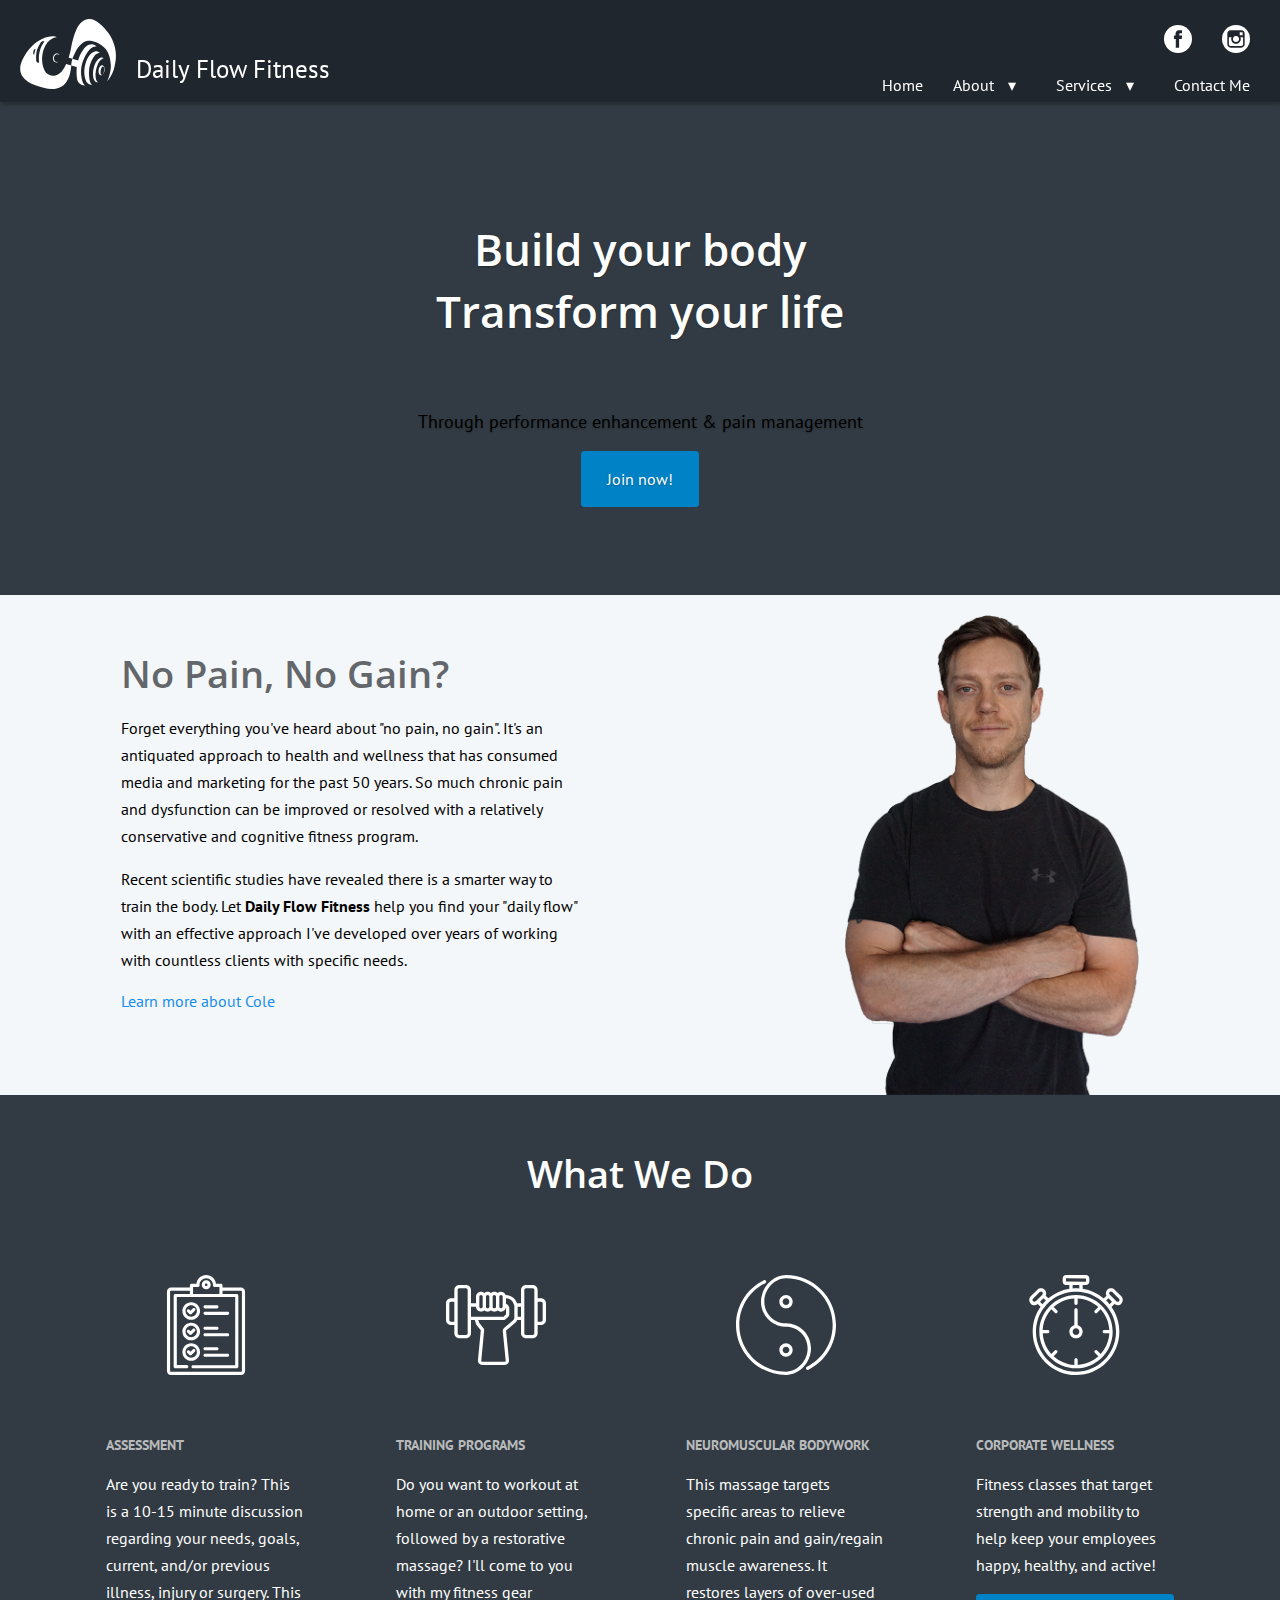
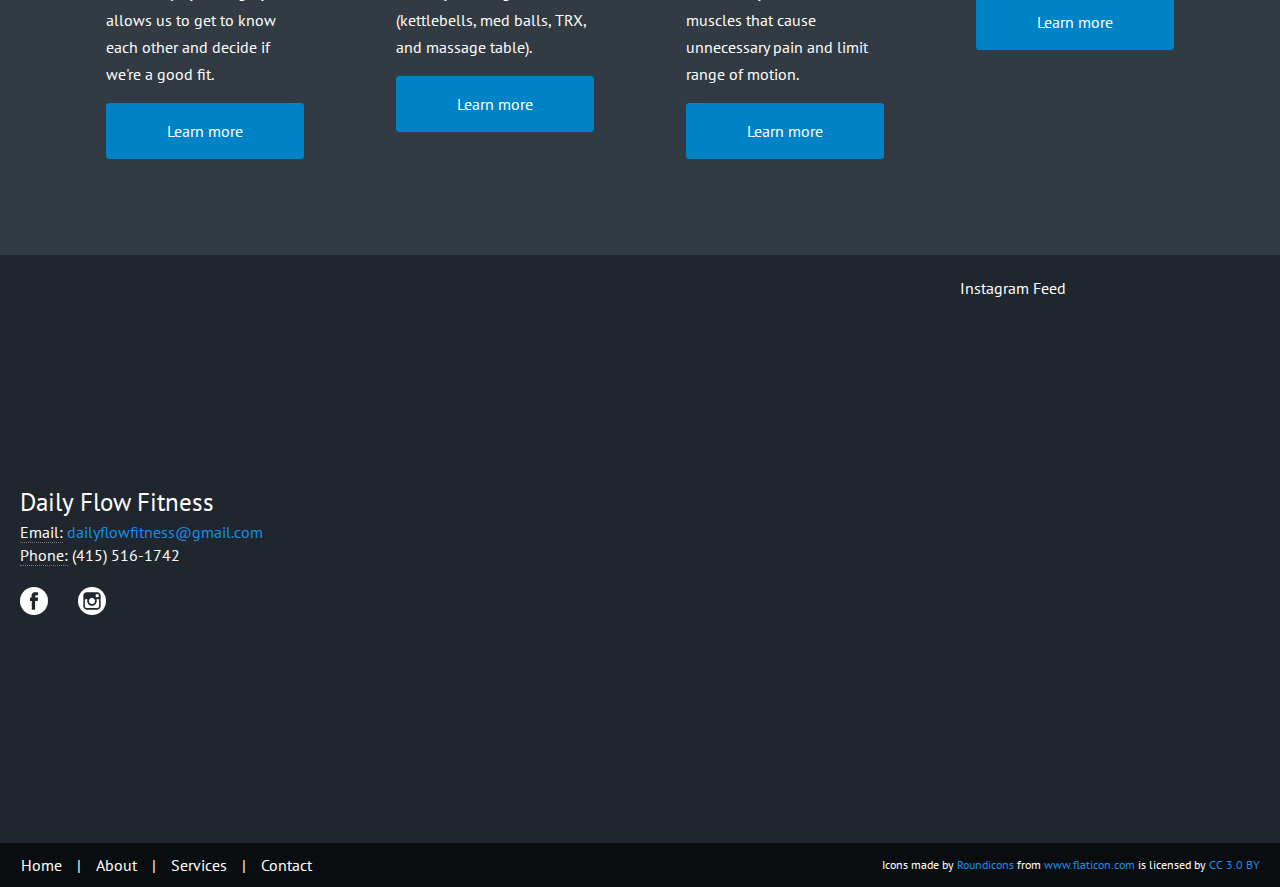
==== commit 3f969e24: "(update): adjustments" ====
--- a/index.html
+++ b/index.html
@@ -115,7 +115,7 @@
     <div class="centered">
         <h1 class="white-text">Build your body<br>Transform your life</h1>
         <p class="lead">Through performance enhancement &#38; pain management</p>
-        <a href="#" class="btn btn-blue">
+        <a href="contact.html" class="btn btn-blue">
           Join now!
         </a>
     </div>
@@ -143,7 +143,7 @@
           </span>
           <span class="card-title"><a href="assessment.html">Assessment</a></span>
           <p>Are you ready to train? This is a 10-15 minute discussion regarding your needs, goals, current, and/or previous illness, injury or surgery. This allows us to get to know each other and decide if we're a good fit.</p>
-          <a href="assessment.html" class="btn link-blue btn-dark-bg">Learn more</a>
+          <a href="assessment.html" class="btn btn-blue btn-dark-bg">Learn more</a>
         </div>
         <div class="card">
           <span class="card-icon">
@@ -153,7 +153,7 @@
           </span>
           <span class="card-title"><a href="training.html">Training Programs</a></span>
           <p>Do you want to workout at home or an outdoor setting, followed by a restorative massage? I'll come to you with my fitness gear (kettlebells, med balls, TRX, and massage table).</p>
-          <a href="training.html" class="btn link-blue btn-dark-bg">Learn more</a>
+          <a href="training.html" class="btn btn-blue btn-dark-bg">Learn more</a>
         </div>
         <div class="card">
           <span class="card-icon">
@@ -163,7 +163,7 @@
           </span>
           <span class="card-title"><a href="massage.html">Neuromuscular Bodywork</a></span>
           <p>This massage targets specific areas to relieve chronic pain and gain/regain muscle awareness. It restores layers of over-used muscles that cause unnecessary pain and limit range of motion.</p>
-          <a href="massage.html" class="btn link-blue btn-dark-bg">Learn more</a>
+          <a href="massage.html" class="btn btn-blue btn-dark-bg">Learn more</a>
         </div>
         <div class="card">
           <span class="card-icon">
@@ -173,7 +173,7 @@
           </span>
           <span class="card-title"><a href="corporate.html">Corporate Wellness</a></span>
           <p>Fitness classes that target strength and mobility to help keep your employees happy, healthy, and active!</p>
-          <a href="corporate.html" class="btn link-blue btn-dark-bg">Learn more</a>
+          <a href="corporate.html" class="btn btn-blue btn-dark-bg">Learn more</a>
         </div>
       </div>
     </div>
--- a/css/styles.css
+++ b/css/styles.css
@@ -1,2 +1,2 @@
-.panel-bg-dark{background-color:#323b43 !important}.panel-bg-light{background-color:#f4f7f9 !important}header a:hover,footer a:hover{text-decoration:none}/*! normalize.css v3.0.3 | MIT License | github.com/necolas/normalize.css */article,aside,details,figcaption,figure,footer,header,hgroup,main,menu,nav,section,.flex-col,summary{display:block}audio,canvas,progress,video{display:inline-block;vertical-align:baseline}audio:not([controls]){display:none;height:0}[hidden],template{display:none}a{background-color:transparent}a:active,a:hover{outline:0}abbr[title]{border-bottom:1px dotted}b,strong{font-weight:bold}dfn{font-style:italic}h1{font-size:2em;margin:0.67em 0}mark{background:#ff0;color:#000}small{font-size:80%}sub,sup{font-size:75%;line-height:0;position:relative;vertical-align:baseline}sup{top:-0.5em}sub{bottom:-0.25em}img{border:0}svg:not(:root){overflow:hidden}figure{margin:1em 40px}hr{box-sizing:content-box;height:0}pre{overflow:auto}code,kbd,pre,samp{font-family:monospace, monospace;font-size:1em}*,*:after,*:before,html,section,.flex-col{-webkit-box-sizing:border-box;-moz-box-sizing:border-box;box-sizing:border-box}html,body{font-family:"PT Sans",sans-serif;font-size:16px;font-weight:100;line-height:1.5;margin:0;padding:0}.h1,.h2,.h3,.h4,.h5,.h6,h1,h2,h3,h4,h5,h6{font-family:inherit;line-height:1.4;color:#63666a;font-weight:600;display:block}h1,h2,h3,h4,h5,h6{margin-bottom:20px;line-height:1.4;-webkit-margin-before:0;-webkit-margin-after:0;-webkit-margin-start:0;-webkit-margin-end:0}.h1,h1{font-family:"Open Sans",sans-serif;font-size:44px;-webkit-margin-before:0.83em;-webkit-margin-after:0.83em;margin-bottom:1.5em}.h2,h2{font-family:"Open Sans",sans-serif;font-size:38px;-webkit-margin-before:0.83em}.h3,h3{font-family:"PT Sans",sans-serif;font-size:32px;margin:0}.h4,h4{font-family:"PT Sans",sans-serif;font-size:26px}.h5,h5{font-family:"PT Sans",sans-serif;font-size:20px;margin:0}.h6,h6{font-family:"PT Sans",sans-serif;font-size:16px}blockquote{padding:10px 10px 10px 20px;background:#f4f7f9;border-radius:0 3px 3px 0;border-left:2px solid #CED7DF;font-size:20px;margin:30px 0}blockquote footer{display:block;font-size:80%;line-height:1.42857143;color:#777}blockquote footer:before{content:'\2014 \00A0'}p{line-height:1.7;margin:15px 0;font-family:"PT Sans",sans-serif;font-weight:400}label{display:block;max-width:100%;margin:0 0 5px 0;font-weight:bold}fieldset{border:0}ul ul,ol ul,ul ol,ol ol{margin-bottom:0}ul,ol{list-style-type:none;margin:0;padding:0;-webkit-margin-before:0;-webkit-margin-after:0;-webkit-margin-start:0px;-webkit-margin-end:0px;-webkit-padding-start:0}a,button{font-family:"PT Sans",sans-serif;text-decoration:none;font-weight:400;color:#168eea}a:focus,a:active,a:hover,button:focus,button:active,button:hover{color:#168eea;text-decoration:underline;outline:none}button,[type="button"],[type="submit"],[type="reset"]{-webkit-apperance:button;overflow:visible}input{margin:0 0 5px 0;padding:6px 12px;display:block;font-family:"PT Sans",sans-serif;font-size:14px;font-weight:400;line-height:1.42857143;width:100%;height:40px;color:#63666a;background-color:#fff;background-image:none;border:1px solid #e7e8e8;border-radius:4px;-webkit-box-shadow:inset 0 1px 1px rgba(0,0,0,0.075);box-shadow:inset 0 1px 1px rgba(0,0,0,0.075);-wekit-transition:border-color ease-in-out .15s, box-shadow ease-in-out .15s;-o-transition:border-color ease-in-out .15s, box-shadow ease-in-out .15s;transition:border-color ease-in-out .15s, box-shadow ease-in-out .15s}::-webkit-input-placeholder{color:#63666a}::-moz-placeholder{color:#63666a}:-ms-input-placeholder{color:#63666a}:-moz-placeholder{color:#63666a}img{width:100%;margin:0 auto}section,.flex-col{width:100%;text-align:center;height:auto;display:flex;flex-wrap:wrap}table{width:100%;max-width:100%}th{text-align:left;padding:0}table>tbody>tr>td,table>tbody>tr>th,table>tfoot>tr>td,table>tfoot>tr>th,table>thead>tr>td,table>thead>tr>th{padding:8px;width:35%;line-height:1.42857143;vertical-align:top;border-top:1px solid #ddd}table>thead>tr>th{vertical-align:bottom;border-bottom:2px solid #ddd}table>caption+thead>tr:first-child>td,table>caption+thead>tr:first-child>th,table>colgroup+thead>tr:first-child>td,table>colgroup+thead>tr:first-child>th,table>thead:first-child>tr:first-child>td,table>thead:first-child>tr:first-child>th{border-top:0}iframe{max-width:600px;height:500px;width:100%;margin:0 auto;padding:0;border:0 !important;font:inherit;vertical-align:baseline}address{margin-bottom:20px;font-style:normal;line-height:1.42857143}abbr[title]{cursor:help;border-bottom:1px dotted #777}abbr[title]{text-decoration:dotted}.btn{margin:0 5px;padding:15px 25px;text-transform:none;border-radius:3px;display:inline-block;position:relative;cursor:pointer;min-height:36px;min-width:88px;text-align:center;font-size:16px;font-style:inherit;font-variant:inherit;font-family:inherit;text-decoration:none;overflow:hidden;transition:box-shadow 0.4s cubic-bezier(0.25, 0.8, 0.25, 1),background-color 0.4s cubic-bezier(0.25, 0.8, 0.25, 1);white-space:nowrap;vertical-align:middle}.btn-white{background-color:#fff;color:#fff;border:1px solid #fff}.btn-white:hover{color:#fff;background-color:#e6e6e6;border-color:#e0e0e0}.btn-gray{background-color:#b8babb;color:#fff;border:1px solid #b8babb}.btn-gray:hover{color:#fff;background-color:#9ea1a2;border-color:#999c9d}.btn-green{background-color:#5dcc20;color:#fff;border:1px solid #5dcc20}.btn-green:hover{color:#fff;background-color:#49a019;border-color:#459718}.btn-red{background-color:#e86160;color:#fff;border:1px solid #e86160}.btn-red:hover{color:#fff;background-color:#e23533;border-color:#e02c2b}.btn-blue{background-color:#0083c6;color:#fff;border:1px solid #0083c6}.btn-blue:hover{color:#fff;background-color:#006193;border-color:#005b89}.btn-reverse-white{color:#fff;background-color:transparent;border:1px solid #fff}.btn-reverse-white:hover{color:#e0e0e0;background-color:transparent;border-color:#e0e0e0}.btn-reverse-gray{color:#b8babb;background-color:transparent;border:1px solid #b8babb}.btn-reverse-gray:hover{color:#999c9d;background-color:transparent;border-color:#999c9d}.btn-reverse-green{color:#5dcc20;background-color:transparent;border:1px solid #5dcc20}.btn-reverse-green:hover{color:#459718;background-color:transparent;border-color:#459718}.btn-reverse-red{color:#e86160;background-color:transparent;border:1px solid #e86160}.btn-reverse-red:hover{color:#e02c2b;background-color:transparent;border-color:#e02c2b}.btn-reverse-blue{color:#0083c6;background-color:transparent;border:1px solid #0083c6}.btn-reverse-blue:hover{color:#005b89;background-color:transparent;border-color:#005b89}.link-white{color:#fff;background-color:transparent;border:1px solid transparent}.link-white:hover{color:#e0e0e0;background-color:transparent;border-color:transparent}.link-gray{color:#b8babb;background-color:transparent;border:1px solid transparent}.link-gray:hover{color:#999c9d;background-color:transparent;border-color:transparent}.link-green{color:#5dcc20;background-color:transparent;border:1px solid transparent}.link-green:hover{color:#459718;background-color:transparent;border-color:transparent}.link-red{color:#e86160;background-color:transparent;border:1px solid transparent}.link-red:hover{color:#e02c2b;background-color:transparent;border-color:transparent}.link-blue{color:#0083c6;background-color:transparent;border:1px solid transparent}.link-blue:hover{color:#005b89;background-color:transparent;border-color:transparent}.btn-dark-bg.link-gray:hover{color:#dfe0e0}.btn-dark-bg.link-blue:hover{color:#14afff}.btn-dark-bg.link-red:hover{color:#f2a3a3}.btn-dark-bg.link-green:hover{color:#87e454}.paragraph,.paragraph-light,.table__paragraph{font-size:16px;line-height:1.6;color:#2a2f33;margin-bottom:20px}.paragraph-light{color:#fff}.section-title{text-transform:capitalize}.text-left{text-align:left}.text-italic{font-style:italic}.lead{font-size:17.5px;line-height:28px}.small{font-size:14px}.white-text{color:#fff}.dark-gray-text{color:#63666a}.cta{text-shadow:0 1px 2px rgba(0,0,0,0.3);align-items:center}.brand-name{font-weight:bold}.list-unstyled{list-style-type:none;text-align:left}.list-styled{list-style-type:disc;text-align:left;margin:20px 0 0 20px}.icon,.icon-social,.icon-small,.icon-medium{cursor:pointer}.icon-white{fill:#fff}.icon-white:hover{fill:#e7e8e8}.icon-black{fill:#000}.icon-black:hover{fill:#0083c6}.icon-circle,.icon-social{border-radius:50%}.icon-social{height:28px}.icon-small{height:70px;padding:10px 20px}.icon-medium{height:100px}.page{margin:0 auto;overflow:hidden;position:relative;padding-top:95px}@media (max-width: 599px){.page{padding-top:180px}}.panel-bg-dark{margin:0 auto}.panel-bg-light{margin:0 auto}.panel-height-500{height:auto}@media (min-width: 1200px){.panel-height-500{height:500px}}.w-800{max-width:800px;padding:0 20px}.flex-col{margin:0 auto;flex-direction:column;justify-content:center}.flex-cards{display:flex;flex-wrap:wrap;justify-content:center;margin:50px auto;max-width:1200px;width:100%}@media (min-width: 1200px){.flex-cards{justify-content:space-between}}.centered{margin:0 auto;position:relative;padding:20px}.column{flex-direction:column;max-width:500px;width:100%;text-align:left;padding:20px}.m-tb-40{margin:40px auto}.banner__price{background-color:#b8babb}.banner__price h5{color:#2a2f33}.table__paragraph{text-align:left;display:flex}.table__description,.table__price{width:250px;text-align:left}.alert-success{color:#3c763d;background-color:#dff0d8;border-color:#d6e9c6}.alert-danger{color:#a94442;background-color:#f2dede;border-color:#ebccd1}.alert{padding:15px;margin-bottom:20px;border:1px solid transparent;border-radius:4px}.alert-dismissable .close,.alert-dismissible .close{position:relative;top:-2px;right:-21px;color:inherit}.training-navigation{position:relative;display:flex;flex-wrap:wrap;justify-content:center;margin:0 auto;width:100%;background-color:#0083c6;padding:20px 0}.training-navigation a{margin:5px 10px}.card,.blog{display:flex;flex-direction:column;justify-content:flex-start;text-align:left;width:250px;margin:0 20px;position:relative;border:1px solid transparent;color:#fff;border-radius:3px;padding:25px;background-color:transparent}.card.skin-light,.skin-light.blog{background-color:#fff;color:#63666a}.card.skin-dark,.skin-dark.blog{background-color:#63666a;color:#fff}.card .btn,.blog .btn{margin:0;padding:0;text-align:left}.card-name,.blog-name{font-size:16px;color:#63666a;display:block;margin-bottom:15px}.card-title,.blog-title{display:block}.card-title a,.blog-title a{color:#b8babb;font-weight:700;font-size:14px;text-transform:uppercase}.dark-text a{color:#000}.dark-text a:hover{color:#b8babb}.card-display,.card-icon,.blog-display{width:-webkit-calc(100% + 3px);width:calc(100% + 3px);height:100px;display:block;position:absolute;left:-1px;top:-1px;border-radius:3px 3px 0 0}.card-icon{display:flex;justify-content:center;align-items:center;position:relative;padding-bottom:50px;height:auto}.card-display.primaryColor,.primaryColor.card-icon,.primaryColor.blog-display{background-color:#168eea}.blog{border-radius:6px;padding:165px 0 25px 0;background-color:#fff;margin:0 20px}.blog-name{margin:0 15px 15px 15px}.blog-title{margin-left:15px}.blog-display{height:160px}.img--about{max-width:335px;padding:0 20px;margin:0 0 -27px 0}@media (min-width: 600px){.img--about{padding:0 20px}}.img--cole{max-width:500px}.img--logo{height:70px;width:auto;margin-right:20px}@media (max-width: 599px){.img--logo{display:none}}.img--assessment{max-width:500px}.img--banner,.img--flow,.img--coporate,.img--contact,.img--training,.img--services{background-position:center;background-repeat:no-repeat;background-size:cover;height:250px}.img--flow{background-image:url("../img/flow.jpg");height:650px}.img--coporate{background-image:url("../img/corporate-banner.jpg")}.img--contact{background-image:url("../img/contact-banner.jpg");background-position:bottom center}.img--training{background-image:url("../img/training-banner.jpg");background-position:0 44%}.img--services{background-image:url("../img/services-banner.jpg")}.overlay{width:100%;height:100%;background:#131313;background:-moz-linear-gradient(top, #131313 0%, rgba(19,19,19,0.59) 41%, rgba(28,28,28,0.4) 60%, rgba(171,171,171,0) 100%);background:-webkit-gradient(left top, left bottom, color-stop(0%, #131313), color-stop(41%, rgba(19,19,19,0.59)), color-stop(60%, rgba(28,28,28,0.4)), color-stop(100%, rgba(171,171,171,0)));background:-webkit-linear-gradient(top, #131313 0%, rgba(19,19,19,0.59) 41%, rgba(28,28,28,0.4) 60%, rgba(171,171,171,0) 100%)}.timeline{display:inline-block}.events-content svg{display:block;margin:0 auto}.cd-horizontal-timeline{opacity:0;margin:2em auto;-webkit-transition:opacity 0.2s;-moz-transition:opacity 0.2s;transition:opacity 0.2s}.cd-horizontal-timeline::before{content:'mobile';display:none}.cd-horizontal-timeline.loaded{opacity:1}.cd-horizontal-timeline .timeline{position:relative;height:100px;width:100%;max-width:1200px;margin:0 auto}.cd-horizontal-timeline .events-wrapper{position:relative;height:100%;margin:0 40px;overflow:hidden}.cd-horizontal-timeline .events-wrapper::after,.cd-horizontal-timeline .events-wrapper::before{content:'';position:absolute;z-index:2;top:0;height:100%;width:20px}.cd-horizontal-timeline .events-wrapper::before{left:0;background-image:-webkit-linear-gradient(left, #f8f8f8, rgba(248,248,248,0));background-image:linear-gradient(to right, #f8f8f8, rgba(248,248,248,0))}.cd-horizontal-timeline .events-wrapper::after{right:0;background-image:-webkit-linear-gradient(right, #f8f8f8, rgba(248,248,248,0));background-image:linear-gradient(to left, #f8f8f8, rgba(248,248,248,0))}.cd-horizontal-timeline .events{position:absolute;z-index:1;left:0;top:49px;height:2px;background:#dfdfdf;-webkit-transition:-webkit-transform 0.4s;-moz-transition:-moz-transform 0.4s;transition:transform 0.4s}.cd-horizontal-timeline .filling-line{position:absolute;z-index:1;left:0;top:0;height:100%;width:100%;background-color:#0083c6;-webkit-transform:scaleX(0);-moz-transform:scaleX(0);-ms-transform:scaleX(0);-o-transform:scaleX(0);transform:scaleX(0);-webkit-transform-origin:left center;-moz-transform-origin:left center;-ms-transform-origin:left center;-o-transform-origin:left center;transform-origin:left center;-webkit-transition:-webkit-transform 0.3s;-moz-transition:-moz-transform 0.3s;transition:transform 0.3s}.cd-horizontal-timeline .events a{position:absolute;bottom:0;z-index:2;text-align:center;font-family:"Open Sans",sans-serif;padding-bottom:10px;color:#383838;-webkit-transform:translateZ(0);-moz-transform:translateZ(0);-ms-transform:translateZ(0);-o-transform:translateZ(0);transform:translateZ(0)}.cd-horizontal-timeline .events a:hover{font-weight:bold;color:#0083c6;text-decoration:none}.cd-horizontal-timeline .events li:nth-of-type(odd) a{padding-bottom:30px}.cd-horizontal-timeline .events a::after{content:'';position:absolute;left:50%;right:auto;-webkit-transform:translateX(-50%);-moz-transform:translateX(-50%);-ms-transform:translateX(-50%);-o-transform:translateX(-50%);transform:translateX(-50%);bottom:-5px;height:12px;width:12px;border-radius:50%;border:2px solid #0083c6;background-color:#f8f8f8;-webkit-transition:background-color 0.3s, border-color 0.3s;-moz-transition:background-color 0.3s, border-color 0.3s;transition:background-color 0.3s, border-color 0.3s}.no-touch .cd-horizontal-timeline .events a:hover::after{background-color:#0083c6;border-color:#0083c6}.cd-horizontal-timeline .events a.selected::after{background-color:#0083c6;border-color:#0083c6}.cd-horizontal-timeline .events a.older-event::after{border-color:#0083c6}@media only screen and (min-width: 1100px){.cd-horizontal-timeline{margin:6em auto}.cd-horizontal-timeline::before{content:'desktop'}}.cd-timeline-navigation a{position:absolute;z-index:1;top:50%;bottom:auto;-webkit-transform:translateY(-50%);-moz-transform:translateY(-50%);-ms-transform:translateY(-50%);-o-transform:translateY(-50%);transform:translateY(-50%);height:34px;width:34px;border-radius:50%;border:2px solid #dfdfdf;overflow:hidden;color:transparent;text-indent:100%;white-space:nowrap;-webkit-transition:border-color 0.3s;-moz-transition:border-color 0.3s;transition:border-color 0.3s}.cd-timeline-navigation a::after{content:'';position:absolute;height:16px;width:16px;left:50%;top:50%;bottom:auto;right:auto;-webkit-transform:translateX(-50%) translateY(-50%);-moz-transform:translateX(-50%) translateY(-50%);-ms-transform:translateX(-50%) translateY(-50%);-o-transform:translateX(-50%) translateY(-50%);transform:translateX(-50%) translateY(-50%);background:url(../img/cd-arrow.svg) no-repeat 0 0}.cd-timeline-navigation a.prev{left:0;-webkit-transform:translateY(-50%) rotate(180deg);-moz-transform:translateY(-50%) rotate(180deg);-ms-transform:translateY(-50%) rotate(180deg);-o-transform:translateY(-50%) rotate(180deg);transform:translateY(-50%) rotate(180deg)}.cd-timeline-navigation a.next{right:0}.no-touch .cd-timeline-navigation a:hover{border-color:#7b9d6f}.cd-timeline-navigation a.inactive{cursor:not-allowed}.cd-timeline-navigation a.inactive::after{background-position:0 -16px}.no-touch .cd-timeline-navigation a.inactive:hover{border-color:#dfdfdf}.cd-horizontal-timeline .events-content{position:relative;width:100%;margin:2em 0;overflow:hidden;-webkit-transition:height 0.4s;-moz-transition:height 0.4s;transition:height 0.4s}.cd-horizontal-timeline .events-content li{position:absolute;z-index:1;width:100%;left:0;top:0;-webkit-transform:translateX(-100%);-moz-transform:translateX(-100%);-ms-transform:translateX(-100%);-o-transform:translateX(-100%);transform:translateX(-100%);padding:0 5%;opacity:0;-webkit-animation-duration:0.4s;-moz-animation-duration:0.4s;animation-duration:0.4s;-webkit-animation-timing-function:ease-in-out;-moz-animation-timing-function:ease-in-out;animation-timing-function:ease-in-out}.cd-horizontal-timeline .events-content li.selected{position:relative;z-index:2;opacity:1;-webkit-transform:translateX(0);-moz-transform:translateX(0);-ms-transform:translateX(0);-o-transform:translateX(0);transform:translateX(0)}.cd-horizontal-timeline .events-content li.enter-right,.cd-horizontal-timeline .events-content li.leave-right{-webkit-animation-name:cd-enter-right;-moz-animation-name:cd-enter-right;animation-name:cd-enter-right}.cd-horizontal-timeline .events-content li.enter-left,.cd-horizontal-timeline .events-content li.leave-left{-webkit-animation-name:cd-enter-left;-moz-animation-name:cd-enter-left;animation-name:cd-enter-left}.cd-horizontal-timeline .events-content li.leave-right,.cd-horizontal-timeline .events-content li.leave-left{-webkit-animation-direction:reverse;-moz-animation-direction:reverse;animation-direction:reverse}.cd-horizontal-timeline .events-content li>*{max-width:800px;margin:0 auto}.cd-horizontal-timeline .events-content h2{font-weight:bold;font-size:2.6rem;font-family:"Open Sans",sans-serif;font-weight:700;line-height:1.2}.cd-horizontal-timeline .events-content em{display:block;font-style:italic;margin:10px auto}.cd-horizontal-timeline .events-content p{font-size:1.2rem;color:#959595}.cd-horizontal-timeline .events-content em,.cd-horizontal-timeline .events-content p{line-height:1.6}@-webkit-keyframes cd-enter-right{0%{opacity:0;-webkit-transform:translateX(100%)}100%{opacity:1;-webkit-transform:translateX(0%)}}@-moz-keyframes cd-enter-right{0%{opacity:0;-moz-transform:translateX(100%)}100%{opacity:1;-moz-transform:translateX(0%)}}@keyframes cd-enter-right{0%{opacity:0;-webkit-transform:translateX(100%);-moz-transform:translateX(100%);-ms-transform:translateX(100%);-o-transform:translateX(100%);transform:translateX(100%)}100%{opacity:1;-webkit-transform:translateX(0%);-moz-transform:translateX(0%);-ms-transform:translateX(0%);-o-transform:translateX(0%);transform:translateX(0%)}}@-webkit-keyframes cd-enter-left{0%{opacity:0;-webkit-transform:translateX(-100%)}100%{opacity:1;-webkit-transform:translateX(0%)}}@-moz-keyframes cd-enter-left{0%{opacity:0;-moz-transform:translateX(-100%)}100%{opacity:1;-moz-transform:translateX(0%)}}@keyframes cd-enter-left{0%{opacity:0;-webkit-transform:translateX(-100%);-moz-transform:translateX(-100%);-ms-transform:translateX(-100%);-o-transform:translateX(-100%);transform:translateX(-100%)}100%{opacity:1;-webkit-transform:translateX(0%);-moz-transform:translateX(0%);-ms-transform:translateX(0%);-o-transform:translateX(0%);transform:translateX(0%)}}header{display:flex;flex-direction:column;align-items:center;position:relative;background-color:#1f262d;width:100%;height:auto;padding:10px 15px 0 15px;box-shadow:1px 3px 3px rgba(0,0,0,0.2);z-index:3;position:fixed}@media (max-width: 599px){header{padding:10px 15px}}@media (min-width: 600px){header{flex-direction:row}}.header__brand{height:auto;display:flex;max-width:350px;font-size:25px;color:#fff;margin:0 auto;cursor:pointer}@media (min-width: 600px){.header__brand{margin:5px auto 10px 5px;align-items:flex-end;margin-right:auto}}.header__brand:hover{color:#fff}.header__nav{display:flex;flex-direction:column;position:relative;align-items:center;margin-top:15px}@media (min-width: 600px){.header__nav{align-items:flex-end}}.header__social,.header__mainnav{display:flex;align-items:flex-end;position:relative}.header__mainnav{bottom:-3px}@media (max-width: 599px){.header__mainnav{display:none}}.header__socialnav-item,.header__nav-item{padding:8px 15px;cursor:pointer;position:relative}.header__socialnav-item{padding:0 15px}.header__socialnav-item a{color:#fff}.dropdown .caret{color:#fff;margin:10px}.dropdown__menu{visibility:hidden;opacity:0;position:absolute;background-color:#fff;width:175px;border-top:5px solid #0083c6;border-radius:3px;top:100%;left:0;box-shadow:1px 3px 3px rgba(0,0,0,0.2);transition:opacity .2s ease-in}.dropdown__menu li{display:block}.dropdown__menu li a{padding:8px 20px;color:#63666a;display:block;margin:0 auto;line-height:1}.dropdown__menu li:hover{background-color:#e7e8e8}.header__nav-item{border-top:3px solid transparent}.header__nav-item a{position:relative;color:#fff}.header__nav-item:hover{color:inherit;border-top:3px solid #0083c6}.header__nav-item:hover .dropdown__menu{visibility:visible;opacity:1}.dropdown-nav{display:none}@media (max-width: 599px){.dropdown-nav{display:block;width:100%;text-align:center}}.dropdown-nav .dropdown{position:relative;display:block;cursor:pointer}.dropdown-nav .btn-menu{display:flex;justify-content:center;align-items:center;padding:5px 25px}.dropdown-nav .btn-menu .menu-icon{font-size:35px;color:#fff;padding-left:10px}.dropdown-nav .dropdown-menu{display:none}.dropdown-nav .open>.dropdown-menu{display:block;position:relative;width:100%;margin:0;border-radius:0;padding:0;border:0;box-shadow:none;background-color:#1f262d;-webkit-background-clip:border-box;background-clip:border-box;top:0;left:0;z-index:1000;float:left;font-size:14px}.dropdown-nav .dropdown-item{color:#fff;display:block;width:auto;padding:15px 5px 15px 10px;transition:all 0.2s}.dropdown-nav .open>.dropdown-menu li{width:100%;padding:0;margin:0}.horizontal-divider{display:block;width:100%;height:0;border-bottom:1px solid #eff3f6;margin:60px 0}.brand__title,.brand__title--header,.brand__title--footer{font-size:25px;color:#fff;cursor:pointer}.brand__title:hover,.brand__title--header:hover,.brand__title--footer:hover{color:#e6e6e6}.brand__title--header{display:none}@media (max-width: 599px){.brand__title--header{display:block;padding-bottom:10px}}@media (min-width: 900px){.brand__title--header{display:inline-block}}.brand__title--footer{padding-bottom:20px}@media (min-width: 600px){.brand__title--footer{padding:0;margin-right:auto}}footer{display:flex;align-items:center;flex-direction:column;justify-content:space-between;background-color:#1f262d;width:100%;height:auto;position:relative}.social__instagram{margin-left:auto;padding:20px;cursor:pointer}@media (max-width: 599px){.social__instagram{margin:0 auto;text-align:center}}.social__instagram p{margin:0 0 15px 0;color:#fff}.social__container{display:flex;flex-direction:column;width:100%}@media (max-width: 599px){.social__container{text-align:center;position:relative;align-items:center}}.social__container address{display:block;color:#fff;width:auto}.nav__social,.nav__footer{color:#fff;list-style-type:none;display:flex;align-items:center;height:auto}.nav__social--item,.nav__footer--item{padding:0 15px;cursor:pointer}.nav__footer{margin-left:-14px;padding:10px 20px}.nav__footer a{color:#fff;cursor:pointer}.nav__footer a:hover{color:#fff}.disclaimer{display:none}@media (min-width: 900px){.disclaimer{display:flex;margin-left:auto;font-size:12px;color:#fff;padding:10px 20px}}.nav__social{max-width:205px}.nav__social--item{height:28px;cursor:pointer}.nav__social--item:first-child{padding-left:0}.footer__main,.footer__bottom{width:100%;display:flex;flex-direction:column;height:auto;position:relative;align-items:center}@media (min-width: 600px){.footer__main,.footer__bottom{flex-direction:row}}@media (max-width: 599px){.footer__main .column,.footer__bottom .column{text-align:center;align-items:center}}.footer__bottom{background-color:#0a0d0f}#contact-form input[type="text"],#contact-form input[type="email"],#contact-form input[type="tel"],#contact-form input[type="url"],#contact-form textarea,#contact-form button[type="submit"]{font:400 12px/16px  'PT Sans', Arial, sans-serif;color:#000}#contact-form{width:400px}@media (max-width: 599px){#contact-form{width:320px}}#contact-form h5{color:#0CF}#contact-form p{margin:5px 0 15px}#contact-form fieldset{border:medium none !important;margin:0 0 10px;min-width:100%;padding:0;width:100%}#contact-form .form-group{margin-bottom:15px}#contact-form .help-block{display:block;margin-top:5px;margin-bottom:10px;color:#737373}#contact-form .has-error .checkbox,#contact-form .has-error .checkbox-inline,#contact-form .has-error .control-label,#contact-form .has-error .help-block,#contact-form .has-error .radio,#contact-form .has-error .radio-inline,#contact-form .has-error.checkbox label,#contact-form .has-error.checkbox-inline label,#contact-form .has-error.radio label,#contact-form .has-error.radio-inline label{color:#a94442}#contact-form .has-error input{border-color:#a94442;-webkit-box-shadow:inset 0 1px 1px rgba(0,0,0,0.075);box-shadow:inset 0 1px 1px rgba(0,0,0,0.075)}#contact-form input[type="text"],#contact-form input[type="email"],#contact-form input[type="tel"],#contact-form input[type="url"],#contact-form textarea{width:100%;border:1px solid #CCC;background:#FFF;margin:0 0 5px;padding:10px;color:#000}#contact-form input[type="text"]:hover,#contact-form input[type="email"]:hover,#contact-form input[type="tel"]:hover,#contact-form input[type="url"]:hover,#contact-form textarea:hover{-webkit-transition:border-color 0.3s ease-in-out;-moz-transition:border-color 0.3s ease-in-out;transition:border-color 0.3s ease-in-out;border:1px solid #AAA}#contact-form textarea{height:100px;max-width:100%;resize:none}#contact-form button[type="submit"]{cursor:pointer;width:100%;border:none;background:#0CF;color:#FFF;margin:0 0 5px;padding:10px;font-size:15px}#contact-form button[type="submit"]:hover{background:#09C;-webkit-transition:background 0.3s ease-in-out;-moz-transition:background 0.3s ease-in-out;transition:background-color 0.3s ease-in-out}#contact-form button[type="submit"]:active{box-shadow:inset 0 1px 3px rgba(0,0,0,0.5)}#contact-form input:focus,#contact-form textarea:focus{border:1px solid #999}
+.panel-bg-dark{background-color:#323b43 !important}.panel-bg-light{background-color:#f4f7f9 !important}header a:hover,footer a:hover{text-decoration:none}/*! normalize.css v3.0.3 | MIT License | github.com/necolas/normalize.css */article,aside,details,figcaption,figure,footer,header,hgroup,main,menu,nav,section,.flex-col,summary{display:block}audio,canvas,progress,video{display:inline-block;vertical-align:baseline}audio:not([controls]){display:none;height:0}[hidden],template{display:none}a{background-color:transparent}a:active,a:hover{outline:0}abbr[title]{border-bottom:1px dotted}b,strong{font-weight:bold}dfn{font-style:italic}h1{font-size:2em;margin:0.67em 0}mark{background:#ff0;color:#000}small{font-size:80%}sub,sup{font-size:75%;line-height:0;position:relative;vertical-align:baseline}sup{top:-0.5em}sub{bottom:-0.25em}img{border:0}svg:not(:root){overflow:hidden}figure{margin:1em 40px}hr{box-sizing:content-box;height:0}pre{overflow:auto}code,kbd,pre,samp{font-family:monospace, monospace;font-size:1em}*,*:after,*:before,html,section,.flex-col{-webkit-box-sizing:border-box;-moz-box-sizing:border-box;box-sizing:border-box}html,body{font-family:"PT Sans",sans-serif;font-size:16px;font-weight:100;line-height:1.5;margin:0;padding:0}.h1,.h2,.h3,.h4,.h5,.h6,h1,h2,h3,h4,h5,h6{font-family:inherit;line-height:1.4;color:#63666a;font-weight:600;display:block}h1,h2,h3,h4,h5,h6{margin-bottom:20px;line-height:1.4;-webkit-margin-before:0;-webkit-margin-after:0;-webkit-margin-start:0;-webkit-margin-end:0}.h1,h1{font-family:"Open Sans",sans-serif;font-size:44px;-webkit-margin-before:0.83em;-webkit-margin-after:0.83em;margin-bottom:1.5em}.h2,h2{font-family:"Open Sans",sans-serif;font-size:38px;-webkit-margin-before:0.83em}.h3,h3{font-family:"PT Sans",sans-serif;font-size:32px;margin:0}.h4,h4{font-family:"PT Sans",sans-serif;font-size:26px}.h5,h5{font-family:"PT Sans",sans-serif;font-size:20px;margin:0}.h6,h6{font-family:"PT Sans",sans-serif;font-size:16px}blockquote{padding:10px 10px 10px 20px;background:#f4f7f9;border-radius:0 3px 3px 0;border-left:2px solid #CED7DF;font-size:20px;margin:30px 0}blockquote footer{display:block;font-size:80%;line-height:1.42857143;color:#777}blockquote footer:before{content:'\2014 \00A0'}p{line-height:1.7;margin:15px 0;font-family:"PT Sans",sans-serif;font-weight:400}label{display:block;max-width:100%;margin:0 0 5px 0;font-weight:bold}fieldset{border:0}ul ul,ol ul,ul ol,ol ol{margin-bottom:0}ul,ol{list-style-type:none;margin:0;padding:0;-webkit-margin-before:0;-webkit-margin-after:0;-webkit-margin-start:0px;-webkit-margin-end:0px;-webkit-padding-start:0}a,button{font-family:"PT Sans",sans-serif;text-decoration:none;font-weight:400;color:#168eea}a:focus,a:active,a:hover,button:focus,button:active,button:hover{color:#168eea;text-decoration:none;outline:none}button,[type="button"],[type="submit"],[type="reset"]{-webkit-apperance:button;overflow:visible}input{margin:0 0 5px 0;padding:6px 12px;display:block;font-family:"PT Sans",sans-serif;font-size:14px;font-weight:400;line-height:1.42857143;width:100%;height:40px;color:#63666a;background-color:#fff;background-image:none;border:1px solid #e7e8e8;border-radius:4px;-webkit-box-shadow:inset 0 1px 1px rgba(0,0,0,0.075);box-shadow:inset 0 1px 1px rgba(0,0,0,0.075);-wekit-transition:border-color ease-in-out .15s, box-shadow ease-in-out .15s;-o-transition:border-color ease-in-out .15s, box-shadow ease-in-out .15s;transition:border-color ease-in-out .15s, box-shadow ease-in-out .15s}::-webkit-input-placeholder{color:#63666a}::-moz-placeholder{color:#63666a}:-ms-input-placeholder{color:#63666a}:-moz-placeholder{color:#63666a}img{width:100%;margin:0 auto}section,.flex-col{width:100%;text-align:center;height:auto;display:flex;flex-wrap:wrap}table{width:100%;max-width:100%}th{text-align:left;padding:0}table>tbody>tr>td,table>tbody>tr>th,table>tfoot>tr>td,table>tfoot>tr>th,table>thead>tr>td,table>thead>tr>th{padding:8px;width:35%;line-height:1.42857143;vertical-align:top;border-top:1px solid #ddd}table>thead>tr>th{vertical-align:bottom;border-bottom:2px solid #ddd}table>caption+thead>tr:first-child>td,table>caption+thead>tr:first-child>th,table>colgroup+thead>tr:first-child>td,table>colgroup+thead>tr:first-child>th,table>thead:first-child>tr:first-child>td,table>thead:first-child>tr:first-child>th{border-top:0}iframe{max-width:600px;height:500px;width:100%;margin:0 auto;padding:0;border:0 !important;font:inherit;vertical-align:baseline}address{margin-bottom:20px;font-style:normal;line-height:1.42857143}abbr[title]{cursor:help;border-bottom:1px dotted #777}abbr[title]{text-decoration:dotted}.btn{margin:0 5px;padding:15px 25px;text-transform:none;border-radius:3px;display:inline-block;position:relative;cursor:pointer;min-height:36px;min-width:88px;text-align:center;font-size:16px;font-style:inherit;font-variant:inherit;font-family:inherit;text-decoration:none;overflow:hidden;transition:box-shadow 0.4s cubic-bezier(0.25, 0.8, 0.25, 1),background-color 0.4s cubic-bezier(0.25, 0.8, 0.25, 1);white-space:nowrap;vertical-align:middle}.btn-white{background-color:#fff;color:#fff;border:1px solid #fff}.btn-white:hover{color:#fff;background-color:#e6e6e6;border-color:#e0e0e0}.btn-gray{background-color:#b8babb;color:#fff;border:1px solid #b8babb}.btn-gray:hover{color:#fff;background-color:#9ea1a2;border-color:#999c9d}.btn-green{background-color:#5dcc20;color:#fff;border:1px solid #5dcc20}.btn-green:hover{color:#fff;background-color:#49a019;border-color:#459718}.btn-red{background-color:#e86160;color:#fff;border:1px solid #e86160}.btn-red:hover{color:#fff;background-color:#e23533;border-color:#e02c2b}.btn-blue{background-color:#0083c6;color:#fff;border:1px solid #0083c6}.btn-blue:hover{color:#fff;background-color:#006193;border-color:#005b89}.btn-reverse-white{color:#fff;background-color:transparent;border:1px solid #fff}.btn-reverse-white:hover{color:#e0e0e0;background-color:transparent;border-color:#e0e0e0}.btn-reverse-gray{color:#b8babb;background-color:transparent;border:1px solid #b8babb}.btn-reverse-gray:hover{color:#999c9d;background-color:transparent;border-color:#999c9d}.btn-reverse-green{color:#5dcc20;background-color:transparent;border:1px solid #5dcc20}.btn-reverse-green:hover{color:#459718;background-color:transparent;border-color:#459718}.btn-reverse-red{color:#e86160;background-color:transparent;border:1px solid #e86160}.btn-reverse-red:hover{color:#e02c2b;background-color:transparent;border-color:#e02c2b}.btn-reverse-blue{color:#0083c6;background-color:transparent;border:1px solid #0083c6}.btn-reverse-blue:hover{color:#005b89;background-color:transparent;border-color:#005b89}.link-white{color:#fff;background-color:transparent;border:1px solid transparent}.link-white:hover{color:#e0e0e0;background-color:transparent;border-color:transparent}.link-gray{color:#b8babb;background-color:transparent;border:1px solid transparent}.link-gray:hover{color:#999c9d;background-color:transparent;border-color:transparent}.link-green{color:#5dcc20;background-color:transparent;border:1px solid transparent}.link-green:hover{color:#459718;background-color:transparent;border-color:transparent}.link-red{color:#e86160;background-color:transparent;border:1px solid transparent}.link-red:hover{color:#e02c2b;background-color:transparent;border-color:transparent}.link-blue{color:#0083c6;background-color:transparent;border:1px solid transparent}.link-blue:hover{color:#005b89;background-color:transparent;border-color:transparent}.btn-dark-bg.link-gray:hover{color:#dfe0e0}.btn-dark-bg.link-blue:hover{color:#14afff}.btn-dark-bg.link-red:hover{color:#f2a3a3}.btn-dark-bg.link-green:hover{color:#87e454}.paragraph,.paragraph-light,.table__paragraph{font-size:16px;line-height:1.6;color:#2a2f33;margin-bottom:20px}.paragraph-light{color:#fff}.section-title{text-transform:capitalize}.text-left{text-align:left}.text-italic{font-style:italic}.lead{font-size:17.5px;line-height:28px}.small{font-size:14px}.white-text{color:#fff}.dark-gray-text{color:#63666a}.cta{text-shadow:0 1px 2px rgba(0,0,0,0.3);align-items:center}.brand-name{font-weight:bold}.list-unstyled{list-style-type:none;text-align:left}.list-styled{list-style-type:disc;text-align:left;margin:20px 0 20px 20px}.icon,.icon-social,.icon-small,.icon-medium{cursor:pointer}.icon-white{fill:#fff}.icon-white:hover{fill:#e7e8e8}.icon-black{fill:#000}.icon-black:hover{fill:#0083c6}.icon-circle,.icon-social{border-radius:50%}.icon-social{height:28px}.icon-small{height:70px;padding:10px 20px}.icon-medium{height:100px}.page{margin:0 auto;overflow:hidden;position:relative;padding-top:95px}@media (max-width: 599px){.page{padding-top:180px}}.panel-bg-dark{margin:0 auto}.panel-bg-light{margin:0 auto}.panel-height-500{height:auto}@media (min-width: 1200px){.panel-height-500{height:500px}}.w-800{max-width:800px;padding:0 20px}.flex-col{margin:0 auto;flex-direction:column;justify-content:center}.flex-cards{display:flex;flex-wrap:wrap;justify-content:center;margin:50px auto;max-width:1200px;width:100%}@media (min-width: 1200px){.flex-cards{justify-content:space-between}}.centered{margin:0 auto;position:relative;padding:20px}.column{flex-direction:column;max-width:500px;width:100%;text-align:left;padding:20px}.m-tb-40{margin:40px auto}.banner__price{background-color:#b8babb}.banner__price h5{color:#2a2f33}.table__paragraph{text-align:left;display:flex}.table__description,.table__price{width:250px;text-align:left}.alert-success{color:#3c763d;background-color:#dff0d8;border-color:#d6e9c6}.alert-danger{color:#a94442;background-color:#f2dede;border-color:#ebccd1}.alert{padding:15px;margin-bottom:20px;border:1px solid transparent;border-radius:4px}.alert-dismissable .close,.alert-dismissible .close{position:relative;top:-2px;right:-21px;color:inherit}.training-navigation{position:relative;display:flex;flex-wrap:wrap;justify-content:center;margin:0 auto;width:100%;background-color:#0083c6;padding:20px 0}.training-navigation a{margin:5px 10px}.card,.blog{display:flex;flex-direction:column;justify-content:flex-start;text-align:left;width:250px;margin:0 20px;position:relative;border:1px solid transparent;color:#fff;border-radius:3px;padding:25px;background-color:transparent}.card.skin-light,.skin-light.blog{background-color:#fff;color:#63666a}.card.skin-dark,.skin-dark.blog{background-color:#63666a;color:#fff}.card .btn,.blog .btn{margin:0}.card-name,.blog-name{font-size:16px;color:#63666a;display:block;margin-bottom:15px}.card-title,.blog-title{display:block}.card-title a,.blog-title a{color:#b8babb;font-weight:700;font-size:14px;text-transform:uppercase}.dark-text a{color:#000}.dark-text a:hover{color:#b8babb}.card-display,.card-icon,.blog-display{width:-webkit-calc(100% + 3px);width:calc(100% + 3px);height:100px;display:block;position:absolute;left:-1px;top:-1px;border-radius:3px 3px 0 0}.card-icon{display:flex;justify-content:center;align-items:center;position:relative;padding-bottom:50px;height:auto}.card-display.primaryColor,.primaryColor.card-icon,.primaryColor.blog-display{background-color:#168eea}.blog{border-radius:6px;padding:165px 0 25px 0;background-color:#fff;margin:0 20px}.blog-name{margin:0 15px 15px 15px}.blog-title{margin-left:15px}.blog-display{height:160px}.img--about{max-width:335px;padding:0 20px;margin:0 0 -27px 0}@media (min-width: 600px){.img--about{padding:0 20px}}.img--cole{max-width:500px}.img--logo{height:70px;width:auto;margin-right:20px}@media (max-width: 599px){.img--logo{display:none}}.img--assessment{max-width:500px}.img--banner,.img--flow,.img--coporate,.img--contact,.img--training,.img--services{background-position:center;background-repeat:no-repeat;background-size:cover;height:250px}.img--flow{background-image:url("../img/flow.jpg");height:650px}.img--coporate{background-image:url("../img/corporate-banner.jpg")}.img--contact{background-image:url("../img/contact-banner.jpg");background-position:bottom center}.img--training{background-image:url("../img/training-banner.jpg");background-position:0 44%}.img--services{background-image:url("../img/services-banner.jpg")}.overlay{width:100%;height:100%;background:#131313;background:-moz-linear-gradient(top, #131313 0%, rgba(19,19,19,0.59) 41%, rgba(28,28,28,0.4) 60%, rgba(171,171,171,0) 100%);background:-webkit-gradient(left top, left bottom, color-stop(0%, #131313), color-stop(41%, rgba(19,19,19,0.59)), color-stop(60%, rgba(28,28,28,0.4)), color-stop(100%, rgba(171,171,171,0)));background:-webkit-linear-gradient(top, #131313 0%, rgba(19,19,19,0.59) 41%, rgba(28,28,28,0.4) 60%, rgba(171,171,171,0) 100%)}.timeline{display:inline-block}.events-content svg{display:block;margin:0 auto}.cd-horizontal-timeline{opacity:0;margin:2em auto;-webkit-transition:opacity 0.2s;-moz-transition:opacity 0.2s;transition:opacity 0.2s}.cd-horizontal-timeline::before{content:'mobile';display:none}.cd-horizontal-timeline.loaded{opacity:1}.cd-horizontal-timeline .timeline{position:relative;height:100px;width:100%;max-width:1200px;margin:60px auto 0 auto}.cd-horizontal-timeline .events-wrapper{position:relative;height:100%;margin:0 40px;overflow:hidden}.cd-horizontal-timeline .events-wrapper::after,.cd-horizontal-timeline .events-wrapper::before{content:'';position:absolute;z-index:2;top:0;height:100%;width:20px}.cd-horizontal-timeline .events-wrapper::before{left:0;background-image:-webkit-linear-gradient(left, #f8f8f8, rgba(248,248,248,0));background-image:linear-gradient(to right, #f8f8f8, rgba(248,248,248,0))}.cd-horizontal-timeline .events-wrapper::after{right:0;background-image:-webkit-linear-gradient(right, #f8f8f8, rgba(248,248,248,0));background-image:linear-gradient(to left, #f8f8f8, rgba(248,248,248,0))}.cd-horizontal-timeline .events{position:absolute;z-index:1;left:0;top:49px;height:2px;background:#dfdfdf;-webkit-transition:-webkit-transform 0.4s;-moz-transition:-moz-transform 0.4s;transition:transform 0.4s}.cd-horizontal-timeline .filling-line{position:absolute;z-index:1;left:0;top:0;height:100%;width:100%;background-color:#0083c6;-webkit-transform:scaleX(0);-moz-transform:scaleX(0);-ms-transform:scaleX(0);-o-transform:scaleX(0);transform:scaleX(0);-webkit-transform-origin:left center;-moz-transform-origin:left center;-ms-transform-origin:left center;-o-transform-origin:left center;transform-origin:left center;-webkit-transition:-webkit-transform 0.3s;-moz-transition:-moz-transform 0.3s;transition:transform 0.3s}.cd-horizontal-timeline .events a{position:absolute;cursor:pointer;bottom:0;z-index:2;text-align:center;font-family:"Open Sans",sans-serif;padding-bottom:10px;color:#383838;-webkit-transform:translateZ(0);-moz-transform:translateZ(0);-ms-transform:translateZ(0);-o-transform:translateZ(0);transform:translateZ(0)}.cd-horizontal-timeline .events a:hover{font-weight:bold;color:#0083c6;text-decoration:none}.cd-horizontal-timeline .events li:nth-of-type(odd) a{padding-bottom:30px}.cd-horizontal-timeline .events a::after{content:'';position:absolute;left:50%;right:auto;-webkit-transform:translateX(-50%);-moz-transform:translateX(-50%);-ms-transform:translateX(-50%);-o-transform:translateX(-50%);transform:translateX(-50%);bottom:-5px;height:12px;width:12px;border-radius:50%;border:2px solid #0083c6;background-color:#f8f8f8;-webkit-transition:background-color 0.3s, border-color 0.3s;-moz-transition:background-color 0.3s, border-color 0.3s;transition:background-color 0.3s, border-color 0.3s}.no-touch .cd-horizontal-timeline .events a:hover::after{background-color:#0083c6;border-color:#0083c6}.cd-horizontal-timeline .events a.selected::after{background-color:#0083c6;border-color:#0083c6}.cd-horizontal-timeline .events a.older-event::after{border-color:#0083c6}@media only screen and (min-width: 1100px){.cd-horizontal-timeline{margin:40px auto}.cd-horizontal-timeline::before{content:'desktop'}}.cd-timeline-navigation a{position:absolute;z-index:1;top:50%;bottom:auto;-webkit-transform:translateY(-50%);-moz-transform:translateY(-50%);-ms-transform:translateY(-50%);-o-transform:translateY(-50%);transform:translateY(-50%);height:34px;width:34px;border-radius:50%;border:2px solid #dfdfdf;overflow:hidden;color:transparent;text-indent:100%;white-space:nowrap;-webkit-transition:border-color 0.3s;-moz-transition:border-color 0.3s;transition:border-color 0.3s}.cd-timeline-navigation a::after{content:'';position:absolute;height:16px;width:16px;left:50%;top:50%;bottom:auto;right:auto;-webkit-transform:translateX(-50%) translateY(-50%);-moz-transform:translateX(-50%) translateY(-50%);-ms-transform:translateX(-50%) translateY(-50%);-o-transform:translateX(-50%) translateY(-50%);transform:translateX(-50%) translateY(-50%);background:url(../img/cd-arrow.svg) no-repeat 0 0}.cd-timeline-navigation a.prev{left:0;-webkit-transform:translateY(-50%) rotate(180deg);-moz-transform:translateY(-50%) rotate(180deg);-ms-transform:translateY(-50%) rotate(180deg);-o-transform:translateY(-50%) rotate(180deg);transform:translateY(-50%) rotate(180deg)}.cd-timeline-navigation a.next{right:0}.no-touch .cd-timeline-navigation a:hover{border-color:#7b9d6f}.cd-timeline-navigation a.inactive{cursor:not-allowed}.cd-timeline-navigation a.inactive::after{background-position:0 -16px}.no-touch .cd-timeline-navigation a.inactive:hover{border-color:#dfdfdf}.cd-horizontal-timeline .events-content{position:relative;width:100%;margin:0;overflow:hidden;-webkit-transition:height 0.4s;-moz-transition:height 0.4s;transition:height 0.4s}.cd-horizontal-timeline .events-content li{position:absolute;z-index:1;width:100%;left:0;top:0;-webkit-transform:translateX(-100%);-moz-transform:translateX(-100%);-ms-transform:translateX(-100%);-o-transform:translateX(-100%);transform:translateX(-100%);padding:0 5%;opacity:0;-webkit-animation-duration:0.4s;-moz-animation-duration:0.4s;animation-duration:0.4s;-webkit-animation-timing-function:ease-in-out;-moz-animation-timing-function:ease-in-out;animation-timing-function:ease-in-out}.cd-horizontal-timeline .events-content li.selected{position:relative;z-index:2;opacity:1;-webkit-transform:translateX(0);-moz-transform:translateX(0);-ms-transform:translateX(0);-o-transform:translateX(0);transform:translateX(0)}.cd-horizontal-timeline .events-content li.enter-right,.cd-horizontal-timeline .events-content li.leave-right{-webkit-animation-name:cd-enter-right;-moz-animation-name:cd-enter-right;animation-name:cd-enter-right}.cd-horizontal-timeline .events-content li.enter-left,.cd-horizontal-timeline .events-content li.leave-left{-webkit-animation-name:cd-enter-left;-moz-animation-name:cd-enter-left;animation-name:cd-enter-left}.cd-horizontal-timeline .events-content li.leave-right,.cd-horizontal-timeline .events-content li.leave-left{-webkit-animation-direction:reverse;-moz-animation-direction:reverse;animation-direction:reverse}.cd-horizontal-timeline .events-content li>*{max-width:800px;margin:0 auto}.cd-horizontal-timeline .events-content h2{font-weight:bold;font-size:2.6rem;font-family:"Open Sans",sans-serif;font-weight:700;line-height:1.2}.cd-horizontal-timeline .events-content em{display:block;font-style:italic;margin:10px auto}.cd-horizontal-timeline .events-content p{font-size:1.2rem;color:#959595}.cd-horizontal-timeline .events-content em,.cd-horizontal-timeline .events-content p{line-height:1.6}@-webkit-keyframes cd-enter-right{0%{opacity:0;-webkit-transform:translateX(100%)}100%{opacity:1;-webkit-transform:translateX(0%)}}@-moz-keyframes cd-enter-right{0%{opacity:0;-moz-transform:translateX(100%)}100%{opacity:1;-moz-transform:translateX(0%)}}@keyframes cd-enter-right{0%{opacity:0;-webkit-transform:translateX(100%);-moz-transform:translateX(100%);-ms-transform:translateX(100%);-o-transform:translateX(100%);transform:translateX(100%)}100%{opacity:1;-webkit-transform:translateX(0%);-moz-transform:translateX(0%);-ms-transform:translateX(0%);-o-transform:translateX(0%);transform:translateX(0%)}}@-webkit-keyframes cd-enter-left{0%{opacity:0;-webkit-transform:translateX(-100%)}100%{opacity:1;-webkit-transform:translateX(0%)}}@-moz-keyframes cd-enter-left{0%{opacity:0;-moz-transform:translateX(-100%)}100%{opacity:1;-moz-transform:translateX(0%)}}@keyframes cd-enter-left{0%{opacity:0;-webkit-transform:translateX(-100%);-moz-transform:translateX(-100%);-ms-transform:translateX(-100%);-o-transform:translateX(-100%);transform:translateX(-100%)}100%{opacity:1;-webkit-transform:translateX(0%);-moz-transform:translateX(0%);-ms-transform:translateX(0%);-o-transform:translateX(0%);transform:translateX(0%)}}header{display:flex;flex-direction:column;align-items:center;position:relative;background-color:#1f262d;width:100%;height:auto;padding:10px 15px 0 15px;box-shadow:1px 3px 3px rgba(0,0,0,0.2);z-index:3;position:fixed}@media (max-width: 599px){header{padding:10px 15px}}@media (min-width: 600px){header{flex-direction:row}}.header__brand{height:auto;display:flex;max-width:350px;font-size:25px;color:#fff;margin:0 auto;cursor:pointer}@media (min-width: 600px){.header__brand{margin:5px auto 10px 5px;align-items:flex-end;margin-right:auto}}.header__brand:hover{color:#fff}.header__nav{display:flex;flex-direction:column;position:relative;align-items:center;margin-top:15px}@media (min-width: 600px){.header__nav{align-items:flex-end}}.header__social,.header__mainnav{display:flex;align-items:flex-end;position:relative}.header__mainnav{bottom:-3px}@media (max-width: 599px){.header__mainnav{display:none}}.header__socialnav-item,.header__nav-item{padding:8px 15px;cursor:pointer;position:relative}.header__socialnav-item{padding:0 15px}.header__socialnav-item a{color:#fff}.dropdown .caret{color:#fff;margin:10px}.dropdown__menu{visibility:hidden;opacity:0;position:absolute;background-color:#fff;width:175px;border-top:5px solid #0083c6;border-radius:3px;top:100%;left:0;box-shadow:1px 3px 3px rgba(0,0,0,0.2);transition:opacity .2s ease-in}.dropdown__menu li{display:block}.dropdown__menu li a{padding:8px 20px;color:#63666a;display:block;margin:0 auto;line-height:1}.dropdown__menu li:hover{background-color:#e7e8e8}.header__nav-item{border-top:3px solid transparent}.header__nav-item a{position:relative;color:#fff}.header__nav-item:hover{color:inherit;border-top:3px solid #0083c6}.header__nav-item:hover .dropdown__menu{visibility:visible;opacity:1}.dropdown-nav{display:none}@media (max-width: 599px){.dropdown-nav{display:block;width:100%;text-align:center}}.dropdown-nav .dropdown{position:relative;display:block;cursor:pointer}.dropdown-nav .btn-menu{display:flex;justify-content:center;align-items:center;padding:5px 25px}.dropdown-nav .btn-menu .menu-icon{font-size:35px;color:#fff;padding-left:10px}.dropdown-nav .dropdown-menu{display:none}.dropdown-nav .open>.dropdown-menu{display:block;position:relative;width:100%;margin:0;border-radius:0;padding:0;border:0;box-shadow:none;background-color:#1f262d;-webkit-background-clip:border-box;background-clip:border-box;top:0;left:0;z-index:1000;float:left;font-size:14px}.dropdown-nav .dropdown-item{color:#fff;display:block;width:auto;padding:15px 5px 15px 10px;transition:all 0.2s}.dropdown-nav .open>.dropdown-menu li{width:100%;padding:0;margin:0}.horizontal-divider{display:block;width:100%;height:0;border-bottom:1px solid #eff3f6;margin:60px 0}.brand__title,.brand__title--header,.brand__title--footer{font-size:25px;color:#fff;cursor:pointer}.brand__title:hover,.brand__title--header:hover,.brand__title--footer:hover{color:#e6e6e6}.brand__title--header{display:none}@media (max-width: 599px){.brand__title--header{display:block;padding-bottom:10px}}@media (min-width: 900px){.brand__title--header{display:inline-block}}.brand__title--footer{padding-bottom:20px}@media (min-width: 600px){.brand__title--footer{padding:0;margin-right:auto}}footer{display:flex;align-items:center;flex-direction:column;justify-content:space-between;background-color:#1f262d;width:100%;height:auto;position:relative}.social__instagram{margin-left:auto;padding:20px;cursor:pointer}@media (max-width: 599px){.social__instagram{margin:0 auto;text-align:center}}.social__instagram p{margin:0 0 15px 0;color:#fff}.social__container{display:flex;flex-direction:column;width:100%}@media (max-width: 599px){.social__container{text-align:center;position:relative;align-items:center}}.social__container address{display:block;color:#fff;width:auto}.nav__social,.nav__footer{color:#fff;list-style-type:none;display:flex;align-items:center;height:auto}.nav__social--item,.nav__footer--item{padding:0 15px;cursor:pointer}.nav__footer{margin-left:-14px;padding:10px 20px}.nav__footer a{color:#fff;cursor:pointer}.nav__footer a:hover{color:#fff}.disclaimer{display:none}@media (min-width: 900px){.disclaimer{display:flex;margin-left:auto;font-size:12px;color:#fff;padding:10px 20px}}.nav__social{max-width:205px}.nav__social--item{height:28px;cursor:pointer}.nav__social--item:first-child{padding-left:0}.footer__main,.footer__bottom{width:100%;display:flex;flex-direction:column;height:auto;position:relative;align-items:center}@media (min-width: 600px){.footer__main,.footer__bottom{flex-direction:row}}@media (max-width: 599px){.footer__main .column,.footer__bottom .column{text-align:center;align-items:center}}.footer__bottom{background-color:#0a0d0f}#contact-form input[type="text"],#contact-form input[type="email"],#contact-form input[type="tel"],#contact-form input[type="url"],#contact-form textarea,#contact-form button[type="submit"]{font:400 12px/16px  'PT Sans', Arial, sans-serif;color:#000}#contact-form{width:400px}@media (max-width: 599px){#contact-form{width:320px}}#contact-form h5{color:#0CF}#contact-form p{margin:5px 0 15px}#contact-form fieldset{border:medium none !important;margin:0 0 10px;min-width:100%;padding:0;width:100%}#contact-form .form-group{margin-bottom:15px}#contact-form .help-block{display:block;margin-top:5px;margin-bottom:10px;color:#737373}#contact-form .has-error .checkbox,#contact-form .has-error .checkbox-inline,#contact-form .has-error .control-label,#contact-form .has-error .help-block,#contact-form .has-error .radio,#contact-form .has-error .radio-inline,#contact-form .has-error.checkbox label,#contact-form .has-error.checkbox-inline label,#contact-form .has-error.radio label,#contact-form .has-error.radio-inline label{color:#a94442}#contact-form .has-error input{border-color:#a94442;-webkit-box-shadow:inset 0 1px 1px rgba(0,0,0,0.075);box-shadow:inset 0 1px 1px rgba(0,0,0,0.075)}#contact-form input[type="text"],#contact-form input[type="email"],#contact-form input[type="tel"],#contact-form input[type="url"],#contact-form textarea{width:100%;border:1px solid #CCC;background:#FFF;margin:0 0 5px;padding:10px;color:#000}#contact-form input[type="text"]:hover,#contact-form input[type="email"]:hover,#contact-form input[type="tel"]:hover,#contact-form input[type="url"]:hover,#contact-form textarea:hover{-webkit-transition:border-color 0.3s ease-in-out;-moz-transition:border-color 0.3s ease-in-out;transition:border-color 0.3s ease-in-out;border:1px solid #AAA}#contact-form textarea{height:100px;max-width:100%;resize:none}#contact-form button[type="submit"]{cursor:pointer;width:100%;border:none;background:#0CF;color:#FFF;margin:0 0 5px;padding:10px;font-size:15px}#contact-form button[type="submit"]:hover{background:#09C;-webkit-transition:background 0.3s ease-in-out;-moz-transition:background 0.3s ease-in-out;transition:background-color 0.3s ease-in-out}#contact-form button[type="submit"]:active{box-shadow:inset 0 1px 3px rgba(0,0,0,0.5)}#contact-form input:focus,#contact-form textarea:focus{border:1px solid #999}
 /*# sourceMappingURL=styles.css.map */
--- a/css/styles.css
+++ b/css/styles.css
@@ -1,2 +1,2 @@
-.panel-bg-dark{background-color:#323b43 !important}.panel-bg-light{background-color:#f4f7f9 !important}header a:hover,footer a:hover{text-decoration:none}/*! normalize.css v3.0.3 | MIT License | github.com/necolas/normalize.css */article,aside,details,figcaption,figure,footer,header,hgroup,main,menu,nav,section,.flex-col,summary{display:block}audio,canvas,progress,video{display:inline-block;vertical-align:baseline}audio:not([controls]){display:none;height:0}[hidden],template{display:none}a{background-color:transparent}a:active,a:hover{outline:0}abbr[title]{border-bottom:1px dotted}b,strong{font-weight:bold}dfn{font-style:italic}h1{font-size:2em;margin:0.67em 0}mark{background:#ff0;color:#000}small{font-size:80%}sub,sup{font-size:75%;line-height:0;position:relative;vertical-align:baseline}sup{top:-0.5em}sub{bottom:-0.25em}img{border:0}svg:not(:root){overflow:hidden}figure{margin:1em 40px}hr{box-sizing:content-box;height:0}pre{overflow:auto}code,kbd,pre,samp{font-family:monospace, monospace;font-size:1em}*,*:after,*:before,html,section,.flex-col{-webkit-box-sizing:border-box;-moz-box-sizing:border-box;box-sizing:border-box}html,body{font-family:"PT Sans",sans-serif;font-size:16px;font-weight:100;line-height:1.5;margin:0;padding:0}.h1,.h2,.h3,.h4,.h5,.h6,h1,h2,h3,h4,h5,h6{font-family:inherit;line-height:1.4;color:#63666a;font-weight:600;display:block}h1,h2,h3,h4,h5,h6{margin-bottom:20px;line-height:1.4;-webkit-margin-before:0;-webkit-margin-after:0;-webkit-margin-start:0;-webkit-margin-end:0}.h1,h1{font-family:"Open Sans",sans-serif;font-size:44px;-webkit-margin-before:0.83em;-webkit-margin-after:0.83em;margin-bottom:1.5em}.h2,h2{font-family:"Open Sans",sans-serif;font-size:38px;-webkit-margin-before:0.83em}.h3,h3{font-family:"PT Sans",sans-serif;font-size:32px;margin:0}.h4,h4{font-family:"PT Sans",sans-serif;font-size:26px}.h5,h5{font-family:"PT Sans",sans-serif;font-size:20px;margin:0}.h6,h6{font-family:"PT Sans",sans-serif;font-size:16px}blockquote{padding:10px 10px 10px 20px;background:#f4f7f9;border-radius:0 3px 3px 0;border-left:2px solid #CED7DF;font-size:20px;margin:30px 0}blockquote footer{display:block;font-size:80%;line-height:1.42857143;color:#777}blockquote footer:before{content:'\2014 \00A0'}p{line-height:1.7;margin:15px 0;font-family:"PT Sans",sans-serif;font-weight:400}label{display:block;max-width:100%;margin:0 0 5px 0;font-weight:bold}fieldset{border:0}ul ul,ol ul,ul ol,ol ol{margin-bottom:0}ul,ol{list-style-type:none;margin:0;padding:0;-webkit-margin-before:0;-webkit-margin-after:0;-webkit-margin-start:0px;-webkit-margin-end:0px;-webkit-padding-start:0}a,button{font-family:"PT Sans",sans-serif;text-decoration:none;font-weight:400;color:#168eea}a:focus,a:active,a:hover,button:focus,button:active,button:hover{color:#168eea;text-decoration:underline;outline:none}button,[type="button"],[type="submit"],[type="reset"]{-webkit-apperance:button;overflow:visible}input{margin:0 0 5px 0;padding:6px 12px;display:block;font-family:"PT Sans",sans-serif;font-size:14px;font-weight:400;line-height:1.42857143;width:100%;height:40px;color:#63666a;background-color:#fff;background-image:none;border:1px solid #e7e8e8;border-radius:4px;-webkit-box-shadow:inset 0 1px 1px rgba(0,0,0,0.075);box-shadow:inset 0 1px 1px rgba(0,0,0,0.075);-wekit-transition:border-color ease-in-out .15s, box-shadow ease-in-out .15s;-o-transition:border-color ease-in-out .15s, box-shadow ease-in-out .15s;transition:border-color ease-in-out .15s, box-shadow ease-in-out .15s}::-webkit-input-placeholder{color:#63666a}::-moz-placeholder{color:#63666a}:-ms-input-placeholder{color:#63666a}:-moz-placeholder{color:#63666a}img{width:100%;margin:0 auto}section,.flex-col{width:100%;text-align:center;height:auto;display:flex;flex-wrap:wrap}table{width:100%;max-width:100%}th{text-align:left;padding:0}table>tbody>tr>td,table>tbody>tr>th,table>tfoot>tr>td,table>tfoot>tr>th,table>thead>tr>td,table>thead>tr>th{padding:8px;width:35%;line-height:1.42857143;vertical-align:top;border-top:1px solid #ddd}table>thead>tr>th{vertical-align:bottom;border-bottom:2px solid #ddd}table>caption+thead>tr:first-child>td,table>caption+thead>tr:first-child>th,table>colgroup+thead>tr:first-child>td,table>colgroup+thead>tr:first-child>th,table>thead:first-child>tr:first-child>td,table>thead:first-child>tr:first-child>th{border-top:0}iframe{max-width:600px;height:500px;width:100%;margin:0 auto;padding:0;border:0 !important;font:inherit;vertical-align:baseline}address{margin-bottom:20px;font-style:normal;line-height:1.42857143}abbr[title]{cursor:help;border-bottom:1px dotted #777}abbr[title]{text-decoration:dotted}.btn{margin:0 5px;padding:15px 25px;text-transform:none;border-radius:3px;display:inline-block;position:relative;cursor:pointer;min-height:36px;min-width:88px;text-align:center;font-size:16px;font-style:inherit;font-variant:inherit;font-family:inherit;text-decoration:none;overflow:hidden;transition:box-shadow 0.4s cubic-bezier(0.25, 0.8, 0.25, 1),background-color 0.4s cubic-bezier(0.25, 0.8, 0.25, 1);white-space:nowrap;vertical-align:middle}.btn-white{background-color:#fff;color:#fff;border:1px solid #fff}.btn-white:hover{color:#fff;background-color:#e6e6e6;border-color:#e0e0e0}.btn-gray{background-color:#b8babb;color:#fff;border:1px solid #b8babb}.btn-gray:hover{color:#fff;background-color:#9ea1a2;border-color:#999c9d}.btn-green{background-color:#5dcc20;color:#fff;border:1px solid #5dcc20}.btn-green:hover{color:#fff;background-color:#49a019;border-color:#459718}.btn-red{background-color:#e86160;color:#fff;border:1px solid #e86160}.btn-red:hover{color:#fff;background-color:#e23533;border-color:#e02c2b}.btn-blue{background-color:#0083c6;color:#fff;border:1px solid #0083c6}.btn-blue:hover{color:#fff;background-color:#006193;border-color:#005b89}.btn-reverse-white{color:#fff;background-color:transparent;border:1px solid #fff}.btn-reverse-white:hover{color:#e0e0e0;background-color:transparent;border-color:#e0e0e0}.btn-reverse-gray{color:#b8babb;background-color:transparent;border:1px solid #b8babb}.btn-reverse-gray:hover{color:#999c9d;background-color:transparent;border-color:#999c9d}.btn-reverse-green{color:#5dcc20;background-color:transparent;border:1px solid #5dcc20}.btn-reverse-green:hover{color:#459718;background-color:transparent;border-color:#459718}.btn-reverse-red{color:#e86160;background-color:transparent;border:1px solid #e86160}.btn-reverse-red:hover{color:#e02c2b;background-color:transparent;border-color:#e02c2b}.btn-reverse-blue{color:#0083c6;background-color:transparent;border:1px solid #0083c6}.btn-reverse-blue:hover{color:#005b89;background-color:transparent;border-color:#005b89}.link-white{color:#fff;background-color:transparent;border:1px solid transparent}.link-white:hover{color:#e0e0e0;background-color:transparent;border-color:transparent}.link-gray{color:#b8babb;background-color:transparent;border:1px solid transparent}.link-gray:hover{color:#999c9d;background-color:transparent;border-color:transparent}.link-green{color:#5dcc20;background-color:transparent;border:1px solid transparent}.link-green:hover{color:#459718;background-color:transparent;border-color:transparent}.link-red{color:#e86160;background-color:transparent;border:1px solid transparent}.link-red:hover{color:#e02c2b;background-color:transparent;border-color:transparent}.link-blue{color:#0083c6;background-color:transparent;border:1px solid transparent}.link-blue:hover{color:#005b89;background-color:transparent;border-color:transparent}.btn-dark-bg.link-gray:hover{color:#dfe0e0}.btn-dark-bg.link-blue:hover{color:#14afff}.btn-dark-bg.link-red:hover{color:#f2a3a3}.btn-dark-bg.link-green:hover{color:#87e454}.paragraph,.paragraph-light,.table__paragraph{font-size:16px;line-height:1.6;color:#2a2f33;margin-bottom:20px}.paragraph-light{color:#fff}.section-title{text-transform:capitalize}.text-left{text-align:left}.text-italic{font-style:italic}.lead{font-size:17.5px;line-height:28px}.small{font-size:14px}.white-text{color:#fff}.dark-gray-text{color:#63666a}.cta{text-shadow:0 1px 2px rgba(0,0,0,0.3);align-items:center}.brand-name{font-weight:bold}.list-unstyled{list-style-type:none;text-align:left}.list-styled{list-style-type:disc;text-align:left;margin:20px 0 0 20px}.icon,.icon-social,.icon-small,.icon-medium{cursor:pointer}.icon-white{fill:#fff}.icon-white:hover{fill:#e7e8e8}.icon-black{fill:#000}.icon-black:hover{fill:#0083c6}.icon-circle,.icon-social{border-radius:50%}.icon-social{height:28px}.icon-small{height:70px;padding:10px 20px}.icon-medium{height:100px}.page{margin:0 auto;overflow:hidden;position:relative;padding-top:95px}@media (max-width: 599px){.page{padding-top:180px}}.panel-bg-dark{margin:0 auto}.panel-bg-light{margin:0 auto}.panel-height-500{height:auto}@media (min-width: 1200px){.panel-height-500{height:500px}}.w-800{max-width:800px;padding:0 20px}.flex-col{margin:0 auto;flex-direction:column;justify-content:center}.flex-cards{display:flex;flex-wrap:wrap;justify-content:center;margin:50px auto;max-width:1200px;width:100%}@media (min-width: 1200px){.flex-cards{justify-content:space-between}}.centered{margin:0 auto;position:relative;padding:20px}.column{flex-direction:column;max-width:500px;width:100%;text-align:left;padding:20px}.m-tb-40{margin:40px auto}.banner__price{background-color:#b8babb}.banner__price h5{color:#2a2f33}.table__paragraph{text-align:left;display:flex}.table__description,.table__price{width:250px;text-align:left}.alert-success{color:#3c763d;background-color:#dff0d8;border-color:#d6e9c6}.alert-danger{color:#a94442;background-color:#f2dede;border-color:#ebccd1}.alert{padding:15px;margin-bottom:20px;border:1px solid transparent;border-radius:4px}.alert-dismissable .close,.alert-dismissible .close{position:relative;top:-2px;right:-21px;color:inherit}.training-navigation{position:relative;display:flex;flex-wrap:wrap;justify-content:center;margin:0 auto;width:100%;background-color:#0083c6;padding:20px 0}.training-navigation a{margin:5px 10px}.card,.blog{display:flex;flex-direction:column;justify-content:flex-start;text-align:left;width:250px;margin:0 20px;position:relative;border:1px solid transparent;color:#fff;border-radius:3px;padding:25px;background-color:transparent}.card.skin-light,.skin-light.blog{background-color:#fff;color:#63666a}.card.skin-dark,.skin-dark.blog{background-color:#63666a;color:#fff}.card .btn,.blog .btn{margin:0;padding:0;text-align:left}.card-name,.blog-name{font-size:16px;color:#63666a;display:block;margin-bottom:15px}.card-title,.blog-title{display:block}.card-title a,.blog-title a{color:#b8babb;font-weight:700;font-size:14px;text-transform:uppercase}.dark-text a{color:#000}.dark-text a:hover{color:#b8babb}.card-display,.card-icon,.blog-display{width:-webkit-calc(100% + 3px);width:calc(100% + 3px);height:100px;display:block;position:absolute;left:-1px;top:-1px;border-radius:3px 3px 0 0}.card-icon{display:flex;justify-content:center;align-items:center;position:relative;padding-bottom:50px;height:auto}.card-display.primaryColor,.primaryColor.card-icon,.primaryColor.blog-display{background-color:#168eea}.blog{border-radius:6px;padding:165px 0 25px 0;background-color:#fff;margin:0 20px}.blog-name{margin:0 15px 15px 15px}.blog-title{margin-left:15px}.blog-display{height:160px}.img--about{max-width:335px;padding:0 20px;margin:0 0 -27px 0}@media (min-width: 600px){.img--about{padding:0 20px}}.img--cole{max-width:500px}.img--logo{height:70px;width:auto;margin-right:20px}@media (max-width: 599px){.img--logo{display:none}}.img--assessment{max-width:500px}.img--banner,.img--flow,.img--coporate,.img--contact,.img--training,.img--services{background-position:center;background-repeat:no-repeat;background-size:cover;height:250px}.img--flow{background-image:url("../img/flow.jpg");height:650px}.img--coporate{background-image:url("../img/corporate-banner.jpg")}.img--contact{background-image:url("../img/contact-banner.jpg");background-position:bottom center}.img--training{background-image:url("../img/training-banner.jpg");background-position:0 44%}.img--services{background-image:url("../img/services-banner.jpg")}.overlay{width:100%;height:100%;background:#131313;background:-moz-linear-gradient(top, #131313 0%, rgba(19,19,19,0.59) 41%, rgba(28,28,28,0.4) 60%, rgba(171,171,171,0) 100%);background:-webkit-gradient(left top, left bottom, color-stop(0%, #131313), color-stop(41%, rgba(19,19,19,0.59)), color-stop(60%, rgba(28,28,28,0.4)), color-stop(100%, rgba(171,171,171,0)));background:-webkit-linear-gradient(top, #131313 0%, rgba(19,19,19,0.59) 41%, rgba(28,28,28,0.4) 60%, rgba(171,171,171,0) 100%)}.timeline{display:inline-block}.events-content svg{display:block;margin:0 auto}.cd-horizontal-timeline{opacity:0;margin:2em auto;-webkit-transition:opacity 0.2s;-moz-transition:opacity 0.2s;transition:opacity 0.2s}.cd-horizontal-timeline::before{content:'mobile';display:none}.cd-horizontal-timeline.loaded{opacity:1}.cd-horizontal-timeline .timeline{position:relative;height:100px;width:100%;max-width:1200px;margin:0 auto}.cd-horizontal-timeline .events-wrapper{position:relative;height:100%;margin:0 40px;overflow:hidden}.cd-horizontal-timeline .events-wrapper::after,.cd-horizontal-timeline .events-wrapper::before{content:'';position:absolute;z-index:2;top:0;height:100%;width:20px}.cd-horizontal-timeline .events-wrapper::before{left:0;background-image:-webkit-linear-gradient(left, #f8f8f8, rgba(248,248,248,0));background-image:linear-gradient(to right, #f8f8f8, rgba(248,248,248,0))}.cd-horizontal-timeline .events-wrapper::after{right:0;background-image:-webkit-linear-gradient(right, #f8f8f8, rgba(248,248,248,0));background-image:linear-gradient(to left, #f8f8f8, rgba(248,248,248,0))}.cd-horizontal-timeline .events{position:absolute;z-index:1;left:0;top:49px;height:2px;background:#dfdfdf;-webkit-transition:-webkit-transform 0.4s;-moz-transition:-moz-transform 0.4s;transition:transform 0.4s}.cd-horizontal-timeline .filling-line{position:absolute;z-index:1;left:0;top:0;height:100%;width:100%;background-color:#0083c6;-webkit-transform:scaleX(0);-moz-transform:scaleX(0);-ms-transform:scaleX(0);-o-transform:scaleX(0);transform:scaleX(0);-webkit-transform-origin:left center;-moz-transform-origin:left center;-ms-transform-origin:left center;-o-transform-origin:left center;transform-origin:left center;-webkit-transition:-webkit-transform 0.3s;-moz-transition:-moz-transform 0.3s;transition:transform 0.3s}.cd-horizontal-timeline .events a{position:absolute;bottom:0;z-index:2;text-align:center;font-family:"Open Sans",sans-serif;padding-bottom:10px;color:#383838;-webkit-transform:translateZ(0);-moz-transform:translateZ(0);-ms-transform:translateZ(0);-o-transform:translateZ(0);transform:translateZ(0)}.cd-horizontal-timeline .events a:hover{font-weight:bold;color:#0083c6;text-decoration:none}.cd-horizontal-timeline .events li:nth-of-type(odd) a{padding-bottom:30px}.cd-horizontal-timeline .events a::after{content:'';position:absolute;left:50%;right:auto;-webkit-transform:translateX(-50%);-moz-transform:translateX(-50%);-ms-transform:translateX(-50%);-o-transform:translateX(-50%);transform:translateX(-50%);bottom:-5px;height:12px;width:12px;border-radius:50%;border:2px solid #0083c6;background-color:#f8f8f8;-webkit-transition:background-color 0.3s, border-color 0.3s;-moz-transition:background-color 0.3s, border-color 0.3s;transition:background-color 0.3s, border-color 0.3s}.no-touch .cd-horizontal-timeline .events a:hover::after{background-color:#0083c6;border-color:#0083c6}.cd-horizontal-timeline .events a.selected::after{background-color:#0083c6;border-color:#0083c6}.cd-horizontal-timeline .events a.older-event::after{border-color:#0083c6}@media only screen and (min-width: 1100px){.cd-horizontal-timeline{margin:6em auto}.cd-horizontal-timeline::before{content:'desktop'}}.cd-timeline-navigation a{position:absolute;z-index:1;top:50%;bottom:auto;-webkit-transform:translateY(-50%);-moz-transform:translateY(-50%);-ms-transform:translateY(-50%);-o-transform:translateY(-50%);transform:translateY(-50%);height:34px;width:34px;border-radius:50%;border:2px solid #dfdfdf;overflow:hidden;color:transparent;text-indent:100%;white-space:nowrap;-webkit-transition:border-color 0.3s;-moz-transition:border-color 0.3s;transition:border-color 0.3s}.cd-timeline-navigation a::after{content:'';position:absolute;height:16px;width:16px;left:50%;top:50%;bottom:auto;right:auto;-webkit-transform:translateX(-50%) translateY(-50%);-moz-transform:translateX(-50%) translateY(-50%);-ms-transform:translateX(-50%) translateY(-50%);-o-transform:translateX(-50%) translateY(-50%);transform:translateX(-50%) translateY(-50%);background:url(../img/cd-arrow.svg) no-repeat 0 0}.cd-timeline-navigation a.prev{left:0;-webkit-transform:translateY(-50%) rotate(180deg);-moz-transform:translateY(-50%) rotate(180deg);-ms-transform:translateY(-50%) rotate(180deg);-o-transform:translateY(-50%) rotate(180deg);transform:translateY(-50%) rotate(180deg)}.cd-timeline-navigation a.next{right:0}.no-touch .cd-timeline-navigation a:hover{border-color:#7b9d6f}.cd-timeline-navigation a.inactive{cursor:not-allowed}.cd-timeline-navigation a.inactive::after{background-position:0 -16px}.no-touch .cd-timeline-navigation a.inactive:hover{border-color:#dfdfdf}.cd-horizontal-timeline .events-content{position:relative;width:100%;margin:2em 0;overflow:hidden;-webkit-transition:height 0.4s;-moz-transition:height 0.4s;transition:height 0.4s}.cd-horizontal-timeline .events-content li{position:absolute;z-index:1;width:100%;left:0;top:0;-webkit-transform:translateX(-100%);-moz-transform:translateX(-100%);-ms-transform:translateX(-100%);-o-transform:translateX(-100%);transform:translateX(-100%);padding:0 5%;opacity:0;-webkit-animation-duration:0.4s;-moz-animation-duration:0.4s;animation-duration:0.4s;-webkit-animation-timing-function:ease-in-out;-moz-animation-timing-function:ease-in-out;animation-timing-function:ease-in-out}.cd-horizontal-timeline .events-content li.selected{position:relative;z-index:2;opacity:1;-webkit-transform:translateX(0);-moz-transform:translateX(0);-ms-transform:translateX(0);-o-transform:translateX(0);transform:translateX(0)}.cd-horizontal-timeline .events-content li.enter-right,.cd-horizontal-timeline .events-content li.leave-right{-webkit-animation-name:cd-enter-right;-moz-animation-name:cd-enter-right;animation-name:cd-enter-right}.cd-horizontal-timeline .events-content li.enter-left,.cd-horizontal-timeline .events-content li.leave-left{-webkit-animation-name:cd-enter-left;-moz-animation-name:cd-enter-left;animation-name:cd-enter-left}.cd-horizontal-timeline .events-content li.leave-right,.cd-horizontal-timeline .events-content li.leave-left{-webkit-animation-direction:reverse;-moz-animation-direction:reverse;animation-direction:reverse}.cd-horizontal-timeline .events-content li>*{max-width:800px;margin:0 auto}.cd-horizontal-timeline .events-content h2{font-weight:bold;font-size:2.6rem;font-family:"Open Sans",sans-serif;font-weight:700;line-height:1.2}.cd-horizontal-timeline .events-content em{display:block;font-style:italic;margin:10px auto}.cd-horizontal-timeline .events-content p{font-size:1.2rem;color:#959595}.cd-horizontal-timeline .events-content em,.cd-horizontal-timeline .events-content p{line-height:1.6}@-webkit-keyframes cd-enter-right{0%{opacity:0;-webkit-transform:translateX(100%)}100%{opacity:1;-webkit-transform:translateX(0%)}}@-moz-keyframes cd-enter-right{0%{opacity:0;-moz-transform:translateX(100%)}100%{opacity:1;-moz-transform:translateX(0%)}}@keyframes cd-enter-right{0%{opacity:0;-webkit-transform:translateX(100%);-moz-transform:translateX(100%);-ms-transform:translateX(100%);-o-transform:translateX(100%);transform:translateX(100%)}100%{opacity:1;-webkit-transform:translateX(0%);-moz-transform:translateX(0%);-ms-transform:translateX(0%);-o-transform:translateX(0%);transform:translateX(0%)}}@-webkit-keyframes cd-enter-left{0%{opacity:0;-webkit-transform:translateX(-100%)}100%{opacity:1;-webkit-transform:translateX(0%)}}@-moz-keyframes cd-enter-left{0%{opacity:0;-moz-transform:translateX(-100%)}100%{opacity:1;-moz-transform:translateX(0%)}}@keyframes cd-enter-left{0%{opacity:0;-webkit-transform:translateX(-100%);-moz-transform:translateX(-100%);-ms-transform:translateX(-100%);-o-transform:translateX(-100%);transform:translateX(-100%)}100%{opacity:1;-webkit-transform:translateX(0%);-moz-transform:translateX(0%);-ms-transform:translateX(0%);-o-transform:translateX(0%);transform:translateX(0%)}}header{display:flex;flex-direction:column;align-items:center;position:relative;background-color:#1f262d;width:100%;height:auto;padding:10px 15px 0 15px;box-shadow:1px 3px 3px rgba(0,0,0,0.2);z-index:3;position:fixed}@media (max-width: 599px){header{padding:10px 15px}}@media (min-width: 600px){header{flex-direction:row}}.header__brand{height:auto;display:flex;max-width:350px;font-size:25px;color:#fff;margin:0 auto;cursor:pointer}@media (min-width: 600px){.header__brand{margin:5px auto 10px 5px;align-items:flex-end;margin-right:auto}}.header__brand:hover{color:#fff}.header__nav{display:flex;flex-direction:column;position:relative;align-items:center;margin-top:15px}@media (min-width: 600px){.header__nav{align-items:flex-end}}.header__social,.header__mainnav{display:flex;align-items:flex-end;position:relative}.header__mainnav{bottom:-3px}@media (max-width: 599px){.header__mainnav{display:none}}.header__socialnav-item,.header__nav-item{padding:8px 15px;cursor:pointer;position:relative}.header__socialnav-item{padding:0 15px}.header__socialnav-item a{color:#fff}.dropdown .caret{color:#fff;margin:10px}.dropdown__menu{visibility:hidden;opacity:0;position:absolute;background-color:#fff;width:175px;border-top:5px solid #0083c6;border-radius:3px;top:100%;left:0;box-shadow:1px 3px 3px rgba(0,0,0,0.2);transition:opacity .2s ease-in}.dropdown__menu li{display:block}.dropdown__menu li a{padding:8px 20px;color:#63666a;display:block;margin:0 auto;line-height:1}.dropdown__menu li:hover{background-color:#e7e8e8}.header__nav-item{border-top:3px solid transparent}.header__nav-item a{position:relative;color:#fff}.header__nav-item:hover{color:inherit;border-top:3px solid #0083c6}.header__nav-item:hover .dropdown__menu{visibility:visible;opacity:1}.dropdown-nav{display:none}@media (max-width: 599px){.dropdown-nav{display:block;width:100%;text-align:center}}.dropdown-nav .dropdown{position:relative;display:block;cursor:pointer}.dropdown-nav .btn-menu{display:flex;justify-content:center;align-items:center;padding:5px 25px}.dropdown-nav .btn-menu .menu-icon{font-size:35px;color:#fff;padding-left:10px}.dropdown-nav .dropdown-menu{display:none}.dropdown-nav .open>.dropdown-menu{display:block;position:relative;width:100%;margin:0;border-radius:0;padding:0;border:0;box-shadow:none;background-color:#1f262d;-webkit-background-clip:border-box;background-clip:border-box;top:0;left:0;z-index:1000;float:left;font-size:14px}.dropdown-nav .dropdown-item{color:#fff;display:block;width:auto;padding:15px 5px 15px 10px;transition:all 0.2s}.dropdown-nav .open>.dropdown-menu li{width:100%;padding:0;margin:0}.horizontal-divider{display:block;width:100%;height:0;border-bottom:1px solid #eff3f6;margin:60px 0}.brand__title,.brand__title--header,.brand__title--footer{font-size:25px;color:#fff;cursor:pointer}.brand__title:hover,.brand__title--header:hover,.brand__title--footer:hover{color:#e6e6e6}.brand__title--header{display:none}@media (max-width: 599px){.brand__title--header{display:block;padding-bottom:10px}}@media (min-width: 900px){.brand__title--header{display:inline-block}}.brand__title--footer{padding-bottom:20px}@media (min-width: 600px){.brand__title--footer{padding:0;margin-right:auto}}footer{display:flex;align-items:center;flex-direction:column;justify-content:space-between;background-color:#1f262d;width:100%;height:auto;position:relative}.social__instagram{margin-left:auto;padding:20px;cursor:pointer}@media (max-width: 599px){.social__instagram{margin:0 auto;text-align:center}}.social__instagram p{margin:0 0 15px 0;color:#fff}.social__container{display:flex;flex-direction:column;width:100%}@media (max-width: 599px){.social__container{text-align:center;position:relative;align-items:center}}.social__container address{display:block;color:#fff;width:auto}.nav__social,.nav__footer{color:#fff;list-style-type:none;display:flex;align-items:center;height:auto}.nav__social--item,.nav__footer--item{padding:0 15px;cursor:pointer}.nav__footer{margin-left:-14px;padding:10px 20px}.nav__footer a{color:#fff;cursor:pointer}.nav__footer a:hover{color:#fff}.disclaimer{display:none}@media (min-width: 900px){.disclaimer{display:flex;margin-left:auto;font-size:12px;color:#fff;padding:10px 20px}}.nav__social{max-width:205px}.nav__social--item{height:28px;cursor:pointer}.nav__social--item:first-child{padding-left:0}.footer__main,.footer__bottom{width:100%;display:flex;flex-direction:column;height:auto;position:relative;align-items:center}@media (min-width: 600px){.footer__main,.footer__bottom{flex-direction:row}}@media (max-width: 599px){.footer__main .column,.footer__bottom .column{text-align:center;align-items:center}}.footer__bottom{background-color:#0a0d0f}#contact-form input[type="text"],#contact-form input[type="email"],#contact-form input[type="tel"],#contact-form input[type="url"],#contact-form textarea,#contact-form button[type="submit"]{font:400 12px/16px  'PT Sans', Arial, sans-serif;color:#000}#contact-form{width:400px}@media (max-width: 599px){#contact-form{width:320px}}#contact-form h5{color:#0CF}#contact-form p{margin:5px 0 15px}#contact-form fieldset{border:medium none !important;margin:0 0 10px;min-width:100%;padding:0;width:100%}#contact-form .form-group{margin-bottom:15px}#contact-form .help-block{display:block;margin-top:5px;margin-bottom:10px;color:#737373}#contact-form .has-error .checkbox,#contact-form .has-error .checkbox-inline,#contact-form .has-error .control-label,#contact-form .has-error .help-block,#contact-form .has-error .radio,#contact-form .has-error .radio-inline,#contact-form .has-error.checkbox label,#contact-form .has-error.checkbox-inline label,#contact-form .has-error.radio label,#contact-form .has-error.radio-inline label{color:#a94442}#contact-form .has-error input{border-color:#a94442;-webkit-box-shadow:inset 0 1px 1px rgba(0,0,0,0.075);box-shadow:inset 0 1px 1px rgba(0,0,0,0.075)}#contact-form input[type="text"],#contact-form input[type="email"],#contact-form input[type="tel"],#contact-form input[type="url"],#contact-form textarea{width:100%;border:1px solid #CCC;background:#FFF;margin:0 0 5px;padding:10px;color:#000}#contact-form input[type="text"]:hover,#contact-form input[type="email"]:hover,#contact-form input[type="tel"]:hover,#contact-form input[type="url"]:hover,#contact-form textarea:hover{-webkit-transition:border-color 0.3s ease-in-out;-moz-transition:border-color 0.3s ease-in-out;transition:border-color 0.3s ease-in-out;border:1px solid #AAA}#contact-form textarea{height:100px;max-width:100%;resize:none}#contact-form button[type="submit"]{cursor:pointer;width:100%;border:none;background:#0CF;color:#FFF;margin:0 0 5px;padding:10px;font-size:15px}#contact-form button[type="submit"]:hover{background:#09C;-webkit-transition:background 0.3s ease-in-out;-moz-transition:background 0.3s ease-in-out;transition:background-color 0.3s ease-in-out}#contact-form button[type="submit"]:active{box-shadow:inset 0 1px 3px rgba(0,0,0,0.5)}#contact-form input:focus,#contact-form textarea:focus{border:1px solid #999}
+.panel-bg-dark{background-color:#323b43 !important}.panel-bg-light{background-color:#f4f7f9 !important}header a:hover,footer a:hover{text-decoration:none}/*! normalize.css v3.0.3 | MIT License | github.com/necolas/normalize.css */article,aside,details,figcaption,figure,footer,header,hgroup,main,menu,nav,section,.flex-col,summary{display:block}audio,canvas,progress,video{display:inline-block;vertical-align:baseline}audio:not([controls]){display:none;height:0}[hidden],template{display:none}a{background-color:transparent}a:active,a:hover{outline:0}abbr[title]{border-bottom:1px dotted}b,strong{font-weight:bold}dfn{font-style:italic}h1{font-size:2em;margin:0.67em 0}mark{background:#ff0;color:#000}small{font-size:80%}sub,sup{font-size:75%;line-height:0;position:relative;vertical-align:baseline}sup{top:-0.5em}sub{bottom:-0.25em}img{border:0}svg:not(:root){overflow:hidden}figure{margin:1em 40px}hr{box-sizing:content-box;height:0}pre{overflow:auto}code,kbd,pre,samp{font-family:monospace, monospace;font-size:1em}*,*:after,*:before,html,section,.flex-col{-webkit-box-sizing:border-box;-moz-box-sizing:border-box;box-sizing:border-box}html,body{font-family:"PT Sans",sans-serif;font-size:16px;font-weight:100;line-height:1.5;margin:0;padding:0}.h1,.h2,.h3,.h4,.h5,.h6,h1,h2,h3,h4,h5,h6{font-family:inherit;line-height:1.4;color:#63666a;font-weight:600;display:block}h1,h2,h3,h4,h5,h6{margin-bottom:20px;line-height:1.4;-webkit-margin-before:0;-webkit-margin-after:0;-webkit-margin-start:0;-webkit-margin-end:0}.h1,h1{font-family:"Open Sans",sans-serif;font-size:44px;-webkit-margin-before:0.83em;-webkit-margin-after:0.83em;margin-bottom:1.5em}.h2,h2{font-family:"Open Sans",sans-serif;font-size:38px;-webkit-margin-before:0.83em}.h3,h3{font-family:"PT Sans",sans-serif;font-size:32px;margin:0}.h4,h4{font-family:"PT Sans",sans-serif;font-size:26px}.h5,h5{font-family:"PT Sans",sans-serif;font-size:20px;margin:0}.h6,h6{font-family:"PT Sans",sans-serif;font-size:16px}blockquote{padding:10px 10px 10px 20px;background:#f4f7f9;border-radius:0 3px 3px 0;border-left:2px solid #CED7DF;font-size:20px;margin:30px 0}blockquote footer{display:block;font-size:80%;line-height:1.42857143;color:#777}blockquote footer:before{content:'\2014 \00A0'}p{line-height:1.7;margin:15px 0;font-family:"PT Sans",sans-serif;font-weight:400}label{display:block;max-width:100%;margin:0 0 5px 0;font-weight:bold}fieldset{border:0}ul ul,ol ul,ul ol,ol ol{margin-bottom:0}ul,ol{list-style-type:none;margin:0;padding:0;-webkit-margin-before:0;-webkit-margin-after:0;-webkit-margin-start:0px;-webkit-margin-end:0px;-webkit-padding-start:0}a,button{font-family:"PT Sans",sans-serif;text-decoration:none;font-weight:400;color:#168eea}a:focus,a:active,a:hover,button:focus,button:active,button:hover{color:#168eea;text-decoration:none;outline:none}button,[type="button"],[type="submit"],[type="reset"]{-webkit-apperance:button;overflow:visible}input{margin:0 0 5px 0;padding:6px 12px;display:block;font-family:"PT Sans",sans-serif;font-size:14px;font-weight:400;line-height:1.42857143;width:100%;height:40px;color:#63666a;background-color:#fff;background-image:none;border:1px solid #e7e8e8;border-radius:4px;-webkit-box-shadow:inset 0 1px 1px rgba(0,0,0,0.075);box-shadow:inset 0 1px 1px rgba(0,0,0,0.075);-wekit-transition:border-color ease-in-out .15s, box-shadow ease-in-out .15s;-o-transition:border-color ease-in-out .15s, box-shadow ease-in-out .15s;transition:border-color ease-in-out .15s, box-shadow ease-in-out .15s}::-webkit-input-placeholder{color:#63666a}::-moz-placeholder{color:#63666a}:-ms-input-placeholder{color:#63666a}:-moz-placeholder{color:#63666a}img{width:100%;margin:0 auto}section,.flex-col{width:100%;text-align:center;height:auto;display:flex;flex-wrap:wrap}table{width:100%;max-width:100%}th{text-align:left;padding:0}table>tbody>tr>td,table>tbody>tr>th,table>tfoot>tr>td,table>tfoot>tr>th,table>thead>tr>td,table>thead>tr>th{padding:8px;width:35%;line-height:1.42857143;vertical-align:top;border-top:1px solid #ddd}table>thead>tr>th{vertical-align:bottom;border-bottom:2px solid #ddd}table>caption+thead>tr:first-child>td,table>caption+thead>tr:first-child>th,table>colgroup+thead>tr:first-child>td,table>colgroup+thead>tr:first-child>th,table>thead:first-child>tr:first-child>td,table>thead:first-child>tr:first-child>th{border-top:0}iframe{max-width:600px;height:500px;width:100%;margin:0 auto;padding:0;border:0 !important;font:inherit;vertical-align:baseline}address{margin-bottom:20px;font-style:normal;line-height:1.42857143}abbr[title]{cursor:help;border-bottom:1px dotted #777}abbr[title]{text-decoration:dotted}.btn{margin:0 5px;padding:15px 25px;text-transform:none;border-radius:3px;display:inline-block;position:relative;cursor:pointer;min-height:36px;min-width:88px;text-align:center;font-size:16px;font-style:inherit;font-variant:inherit;font-family:inherit;text-decoration:none;overflow:hidden;transition:box-shadow 0.4s cubic-bezier(0.25, 0.8, 0.25, 1),background-color 0.4s cubic-bezier(0.25, 0.8, 0.25, 1);white-space:nowrap;vertical-align:middle}.btn-white{background-color:#fff;color:#fff;border:1px solid #fff}.btn-white:hover{color:#fff;background-color:#e6e6e6;border-color:#e0e0e0}.btn-gray{background-color:#b8babb;color:#fff;border:1px solid #b8babb}.btn-gray:hover{color:#fff;background-color:#9ea1a2;border-color:#999c9d}.btn-green{background-color:#5dcc20;color:#fff;border:1px solid #5dcc20}.btn-green:hover{color:#fff;background-color:#49a019;border-color:#459718}.btn-red{background-color:#e86160;color:#fff;border:1px solid #e86160}.btn-red:hover{color:#fff;background-color:#e23533;border-color:#e02c2b}.btn-blue{background-color:#0083c6;color:#fff;border:1px solid #0083c6}.btn-blue:hover{color:#fff;background-color:#006193;border-color:#005b89}.btn-reverse-white{color:#fff;background-color:transparent;border:1px solid #fff}.btn-reverse-white:hover{color:#e0e0e0;background-color:transparent;border-color:#e0e0e0}.btn-reverse-gray{color:#b8babb;background-color:transparent;border:1px solid #b8babb}.btn-reverse-gray:hover{color:#999c9d;background-color:transparent;border-color:#999c9d}.btn-reverse-green{color:#5dcc20;background-color:transparent;border:1px solid #5dcc20}.btn-reverse-green:hover{color:#459718;background-color:transparent;border-color:#459718}.btn-reverse-red{color:#e86160;background-color:transparent;border:1px solid #e86160}.btn-reverse-red:hover{color:#e02c2b;background-color:transparent;border-color:#e02c2b}.btn-reverse-blue{color:#0083c6;background-color:transparent;border:1px solid #0083c6}.btn-reverse-blue:hover{color:#005b89;background-color:transparent;border-color:#005b89}.link-white{color:#fff;background-color:transparent;border:1px solid transparent}.link-white:hover{color:#e0e0e0;background-color:transparent;border-color:transparent}.link-gray{color:#b8babb;background-color:transparent;border:1px solid transparent}.link-gray:hover{color:#999c9d;background-color:transparent;border-color:transparent}.link-green{color:#5dcc20;background-color:transparent;border:1px solid transparent}.link-green:hover{color:#459718;background-color:transparent;border-color:transparent}.link-red{color:#e86160;background-color:transparent;border:1px solid transparent}.link-red:hover{color:#e02c2b;background-color:transparent;border-color:transparent}.link-blue{color:#0083c6;background-color:transparent;border:1px solid transparent}.link-blue:hover{color:#005b89;background-color:transparent;border-color:transparent}.btn-dark-bg.link-gray:hover{color:#dfe0e0}.btn-dark-bg.link-blue:hover{color:#14afff}.btn-dark-bg.link-red:hover{color:#f2a3a3}.btn-dark-bg.link-green:hover{color:#87e454}.paragraph,.paragraph-light,.table__paragraph{font-size:16px;line-height:1.6;color:#2a2f33;margin-bottom:20px}.paragraph-light{color:#fff}.section-title{text-transform:capitalize}.text-left{text-align:left}.text-italic{font-style:italic}.lead{font-size:17.5px;line-height:28px}.small{font-size:14px}.white-text{color:#fff}.dark-gray-text{color:#63666a}.cta{text-shadow:0 1px 2px rgba(0,0,0,0.3);align-items:center}.brand-name{font-weight:bold}.list-unstyled{list-style-type:none;text-align:left}.list-styled{list-style-type:disc;text-align:left;margin:20px 0 20px 20px}.icon,.icon-social,.icon-small,.icon-medium{cursor:pointer}.icon-white{fill:#fff}.icon-white:hover{fill:#e7e8e8}.icon-black{fill:#000}.icon-black:hover{fill:#0083c6}.icon-circle,.icon-social{border-radius:50%}.icon-social{height:28px}.icon-small{height:70px;padding:10px 20px}.icon-medium{height:100px}.page{margin:0 auto;overflow:hidden;position:relative;padding-top:95px}@media (max-width: 599px){.page{padding-top:180px}}.panel-bg-dark{margin:0 auto}.panel-bg-light{margin:0 auto}.panel-height-500{height:auto}@media (min-width: 1200px){.panel-height-500{height:500px}}.w-800{max-width:800px;padding:0 20px}.flex-col{margin:0 auto;flex-direction:column;justify-content:center}.flex-cards{display:flex;flex-wrap:wrap;justify-content:center;margin:50px auto;max-width:1200px;width:100%}@media (min-width: 1200px){.flex-cards{justify-content:space-between}}.centered{margin:0 auto;position:relative;padding:20px}.column{flex-direction:column;max-width:500px;width:100%;text-align:left;padding:20px}.m-tb-40{margin:40px auto}.banner__price{background-color:#b8babb}.banner__price h5{color:#2a2f33}.table__paragraph{text-align:left;display:flex}.table__description,.table__price{width:250px;text-align:left}.alert-success{color:#3c763d;background-color:#dff0d8;border-color:#d6e9c6}.alert-danger{color:#a94442;background-color:#f2dede;border-color:#ebccd1}.alert{padding:15px;margin-bottom:20px;border:1px solid transparent;border-radius:4px}.alert-dismissable .close,.alert-dismissible .close{position:relative;top:-2px;right:-21px;color:inherit}.training-navigation{position:relative;display:flex;flex-wrap:wrap;justify-content:center;margin:0 auto;width:100%;background-color:#0083c6;padding:20px 0}.training-navigation a{margin:5px 10px}.card,.blog{display:flex;flex-direction:column;justify-content:flex-start;text-align:left;width:250px;margin:0 20px;position:relative;border:1px solid transparent;color:#fff;border-radius:3px;padding:25px;background-color:transparent}.card.skin-light,.skin-light.blog{background-color:#fff;color:#63666a}.card.skin-dark,.skin-dark.blog{background-color:#63666a;color:#fff}.card .btn,.blog .btn{margin:0}.card-name,.blog-name{font-size:16px;color:#63666a;display:block;margin-bottom:15px}.card-title,.blog-title{display:block}.card-title a,.blog-title a{color:#b8babb;font-weight:700;font-size:14px;text-transform:uppercase}.dark-text a{color:#000}.dark-text a:hover{color:#b8babb}.card-display,.card-icon,.blog-display{width:-webkit-calc(100% + 3px);width:calc(100% + 3px);height:100px;display:block;position:absolute;left:-1px;top:-1px;border-radius:3px 3px 0 0}.card-icon{display:flex;justify-content:center;align-items:center;position:relative;padding-bottom:50px;height:auto}.card-display.primaryColor,.primaryColor.card-icon,.primaryColor.blog-display{background-color:#168eea}.blog{border-radius:6px;padding:165px 0 25px 0;background-color:#fff;margin:0 20px}.blog-name{margin:0 15px 15px 15px}.blog-title{margin-left:15px}.blog-display{height:160px}.img--about{max-width:335px;padding:0 20px;margin:0 0 -27px 0}@media (min-width: 600px){.img--about{padding:0 20px}}.img--cole{max-width:500px}.img--logo{height:70px;width:auto;margin-right:20px}@media (max-width: 599px){.img--logo{display:none}}.img--assessment{max-width:500px}.img--banner,.img--flow,.img--coporate,.img--contact,.img--training,.img--services{background-position:center;background-repeat:no-repeat;background-size:cover;height:250px}.img--flow{background-image:url("../img/flow.jpg");height:650px}.img--coporate{background-image:url("../img/corporate-banner.jpg")}.img--contact{background-image:url("../img/contact-banner.jpg");background-position:bottom center}.img--training{background-image:url("../img/training-banner.jpg");background-position:0 44%}.img--services{background-image:url("../img/services-banner.jpg")}.overlay{width:100%;height:100%;background:#131313;background:-moz-linear-gradient(top, #131313 0%, rgba(19,19,19,0.59) 41%, rgba(28,28,28,0.4) 60%, rgba(171,171,171,0) 100%);background:-webkit-gradient(left top, left bottom, color-stop(0%, #131313), color-stop(41%, rgba(19,19,19,0.59)), color-stop(60%, rgba(28,28,28,0.4)), color-stop(100%, rgba(171,171,171,0)));background:-webkit-linear-gradient(top, #131313 0%, rgba(19,19,19,0.59) 41%, rgba(28,28,28,0.4) 60%, rgba(171,171,171,0) 100%)}.timeline{display:inline-block}.events-content svg{display:block;margin:0 auto}.cd-horizontal-timeline{opacity:0;margin:2em auto;-webkit-transition:opacity 0.2s;-moz-transition:opacity 0.2s;transition:opacity 0.2s}.cd-horizontal-timeline::before{content:'mobile';display:none}.cd-horizontal-timeline.loaded{opacity:1}.cd-horizontal-timeline .timeline{position:relative;height:100px;width:100%;max-width:1200px;margin:60px auto 0 auto}.cd-horizontal-timeline .events-wrapper{position:relative;height:100%;margin:0 40px;overflow:hidden}.cd-horizontal-timeline .events-wrapper::after,.cd-horizontal-timeline .events-wrapper::before{content:'';position:absolute;z-index:2;top:0;height:100%;width:20px}.cd-horizontal-timeline .events-wrapper::before{left:0;background-image:-webkit-linear-gradient(left, #f8f8f8, rgba(248,248,248,0));background-image:linear-gradient(to right, #f8f8f8, rgba(248,248,248,0))}.cd-horizontal-timeline .events-wrapper::after{right:0;background-image:-webkit-linear-gradient(right, #f8f8f8, rgba(248,248,248,0));background-image:linear-gradient(to left, #f8f8f8, rgba(248,248,248,0))}.cd-horizontal-timeline .events{position:absolute;z-index:1;left:0;top:49px;height:2px;background:#dfdfdf;-webkit-transition:-webkit-transform 0.4s;-moz-transition:-moz-transform 0.4s;transition:transform 0.4s}.cd-horizontal-timeline .filling-line{position:absolute;z-index:1;left:0;top:0;height:100%;width:100%;background-color:#0083c6;-webkit-transform:scaleX(0);-moz-transform:scaleX(0);-ms-transform:scaleX(0);-o-transform:scaleX(0);transform:scaleX(0);-webkit-transform-origin:left center;-moz-transform-origin:left center;-ms-transform-origin:left center;-o-transform-origin:left center;transform-origin:left center;-webkit-transition:-webkit-transform 0.3s;-moz-transition:-moz-transform 0.3s;transition:transform 0.3s}.cd-horizontal-timeline .events a{position:absolute;cursor:pointer;bottom:0;z-index:2;text-align:center;font-family:"Open Sans",sans-serif;padding-bottom:10px;color:#383838;-webkit-transform:translateZ(0);-moz-transform:translateZ(0);-ms-transform:translateZ(0);-o-transform:translateZ(0);transform:translateZ(0)}.cd-horizontal-timeline .events a:hover{font-weight:bold;color:#0083c6;text-decoration:none}.cd-horizontal-timeline .events li:nth-of-type(odd) a{padding-bottom:30px}.cd-horizontal-timeline .events a::after{content:'';position:absolute;left:50%;right:auto;-webkit-transform:translateX(-50%);-moz-transform:translateX(-50%);-ms-transform:translateX(-50%);-o-transform:translateX(-50%);transform:translateX(-50%);bottom:-5px;height:12px;width:12px;border-radius:50%;border:2px solid #0083c6;background-color:#f8f8f8;-webkit-transition:background-color 0.3s, border-color 0.3s;-moz-transition:background-color 0.3s, border-color 0.3s;transition:background-color 0.3s, border-color 0.3s}.no-touch .cd-horizontal-timeline .events a:hover::after{background-color:#0083c6;border-color:#0083c6}.cd-horizontal-timeline .events a.selected::after{background-color:#0083c6;border-color:#0083c6}.cd-horizontal-timeline .events a.older-event::after{border-color:#0083c6}@media only screen and (min-width: 1100px){.cd-horizontal-timeline{margin:40px auto}.cd-horizontal-timeline::before{content:'desktop'}}.cd-timeline-navigation a{position:absolute;z-index:1;top:50%;bottom:auto;-webkit-transform:translateY(-50%);-moz-transform:translateY(-50%);-ms-transform:translateY(-50%);-o-transform:translateY(-50%);transform:translateY(-50%);height:34px;width:34px;border-radius:50%;border:2px solid #dfdfdf;overflow:hidden;color:transparent;text-indent:100%;white-space:nowrap;-webkit-transition:border-color 0.3s;-moz-transition:border-color 0.3s;transition:border-color 0.3s}.cd-timeline-navigation a::after{content:'';position:absolute;height:16px;width:16px;left:50%;top:50%;bottom:auto;right:auto;-webkit-transform:translateX(-50%) translateY(-50%);-moz-transform:translateX(-50%) translateY(-50%);-ms-transform:translateX(-50%) translateY(-50%);-o-transform:translateX(-50%) translateY(-50%);transform:translateX(-50%) translateY(-50%);background:url(../img/cd-arrow.svg) no-repeat 0 0}.cd-timeline-navigation a.prev{left:0;-webkit-transform:translateY(-50%) rotate(180deg);-moz-transform:translateY(-50%) rotate(180deg);-ms-transform:translateY(-50%) rotate(180deg);-o-transform:translateY(-50%) rotate(180deg);transform:translateY(-50%) rotate(180deg)}.cd-timeline-navigation a.next{right:0}.no-touch .cd-timeline-navigation a:hover{border-color:#7b9d6f}.cd-timeline-navigation a.inactive{cursor:not-allowed}.cd-timeline-navigation a.inactive::after{background-position:0 -16px}.no-touch .cd-timeline-navigation a.inactive:hover{border-color:#dfdfdf}.cd-horizontal-timeline .events-content{position:relative;width:100%;margin:0;overflow:hidden;-webkit-transition:height 0.4s;-moz-transition:height 0.4s;transition:height 0.4s}.cd-horizontal-timeline .events-content li{position:absolute;z-index:1;width:100%;left:0;top:0;-webkit-transform:translateX(-100%);-moz-transform:translateX(-100%);-ms-transform:translateX(-100%);-o-transform:translateX(-100%);transform:translateX(-100%);padding:0 5%;opacity:0;-webkit-animation-duration:0.4s;-moz-animation-duration:0.4s;animation-duration:0.4s;-webkit-animation-timing-function:ease-in-out;-moz-animation-timing-function:ease-in-out;animation-timing-function:ease-in-out}.cd-horizontal-timeline .events-content li.selected{position:relative;z-index:2;opacity:1;-webkit-transform:translateX(0);-moz-transform:translateX(0);-ms-transform:translateX(0);-o-transform:translateX(0);transform:translateX(0)}.cd-horizontal-timeline .events-content li.enter-right,.cd-horizontal-timeline .events-content li.leave-right{-webkit-animation-name:cd-enter-right;-moz-animation-name:cd-enter-right;animation-name:cd-enter-right}.cd-horizontal-timeline .events-content li.enter-left,.cd-horizontal-timeline .events-content li.leave-left{-webkit-animation-name:cd-enter-left;-moz-animation-name:cd-enter-left;animation-name:cd-enter-left}.cd-horizontal-timeline .events-content li.leave-right,.cd-horizontal-timeline .events-content li.leave-left{-webkit-animation-direction:reverse;-moz-animation-direction:reverse;animation-direction:reverse}.cd-horizontal-timeline .events-content li>*{max-width:800px;margin:0 auto}.cd-horizontal-timeline .events-content h2{font-weight:bold;font-size:2.6rem;font-family:"Open Sans",sans-serif;font-weight:700;line-height:1.2}.cd-horizontal-timeline .events-content em{display:block;font-style:italic;margin:10px auto}.cd-horizontal-timeline .events-content p{font-size:1.2rem;color:#959595}.cd-horizontal-timeline .events-content em,.cd-horizontal-timeline .events-content p{line-height:1.6}@-webkit-keyframes cd-enter-right{0%{opacity:0;-webkit-transform:translateX(100%)}100%{opacity:1;-webkit-transform:translateX(0%)}}@-moz-keyframes cd-enter-right{0%{opacity:0;-moz-transform:translateX(100%)}100%{opacity:1;-moz-transform:translateX(0%)}}@keyframes cd-enter-right{0%{opacity:0;-webkit-transform:translateX(100%);-moz-transform:translateX(100%);-ms-transform:translateX(100%);-o-transform:translateX(100%);transform:translateX(100%)}100%{opacity:1;-webkit-transform:translateX(0%);-moz-transform:translateX(0%);-ms-transform:translateX(0%);-o-transform:translateX(0%);transform:translateX(0%)}}@-webkit-keyframes cd-enter-left{0%{opacity:0;-webkit-transform:translateX(-100%)}100%{opacity:1;-webkit-transform:translateX(0%)}}@-moz-keyframes cd-enter-left{0%{opacity:0;-moz-transform:translateX(-100%)}100%{opacity:1;-moz-transform:translateX(0%)}}@keyframes cd-enter-left{0%{opacity:0;-webkit-transform:translateX(-100%);-moz-transform:translateX(-100%);-ms-transform:translateX(-100%);-o-transform:translateX(-100%);transform:translateX(-100%)}100%{opacity:1;-webkit-transform:translateX(0%);-moz-transform:translateX(0%);-ms-transform:translateX(0%);-o-transform:translateX(0%);transform:translateX(0%)}}header{display:flex;flex-direction:column;align-items:center;position:relative;background-color:#1f262d;width:100%;height:auto;padding:10px 15px 0 15px;box-shadow:1px 3px 3px rgba(0,0,0,0.2);z-index:3;position:fixed}@media (max-width: 599px){header{padding:10px 15px}}@media (min-width: 600px){header{flex-direction:row}}.header__brand{height:auto;display:flex;max-width:350px;font-size:25px;color:#fff;margin:0 auto;cursor:pointer}@media (min-width: 600px){.header__brand{margin:5px auto 10px 5px;align-items:flex-end;margin-right:auto}}.header__brand:hover{color:#fff}.header__nav{display:flex;flex-direction:column;position:relative;align-items:center;margin-top:15px}@media (min-width: 600px){.header__nav{align-items:flex-end}}.header__social,.header__mainnav{display:flex;align-items:flex-end;position:relative}.header__mainnav{bottom:-3px}@media (max-width: 599px){.header__mainnav{display:none}}.header__socialnav-item,.header__nav-item{padding:8px 15px;cursor:pointer;position:relative}.header__socialnav-item{padding:0 15px}.header__socialnav-item a{color:#fff}.dropdown .caret{color:#fff;margin:10px}.dropdown__menu{visibility:hidden;opacity:0;position:absolute;background-color:#fff;width:175px;border-top:5px solid #0083c6;border-radius:3px;top:100%;left:0;box-shadow:1px 3px 3px rgba(0,0,0,0.2);transition:opacity .2s ease-in}.dropdown__menu li{display:block}.dropdown__menu li a{padding:8px 20px;color:#63666a;display:block;margin:0 auto;line-height:1}.dropdown__menu li:hover{background-color:#e7e8e8}.header__nav-item{border-top:3px solid transparent}.header__nav-item a{position:relative;color:#fff}.header__nav-item:hover{color:inherit;border-top:3px solid #0083c6}.header__nav-item:hover .dropdown__menu{visibility:visible;opacity:1}.dropdown-nav{display:none}@media (max-width: 599px){.dropdown-nav{display:block;width:100%;text-align:center}}.dropdown-nav .dropdown{position:relative;display:block;cursor:pointer}.dropdown-nav .btn-menu{display:flex;justify-content:center;align-items:center;padding:5px 25px}.dropdown-nav .btn-menu .menu-icon{font-size:35px;color:#fff;padding-left:10px}.dropdown-nav .dropdown-menu{display:none}.dropdown-nav .open>.dropdown-menu{display:block;position:relative;width:100%;margin:0;border-radius:0;padding:0;border:0;box-shadow:none;background-color:#1f262d;-webkit-background-clip:border-box;background-clip:border-box;top:0;left:0;z-index:1000;float:left;font-size:14px}.dropdown-nav .dropdown-item{color:#fff;display:block;width:auto;padding:15px 5px 15px 10px;transition:all 0.2s}.dropdown-nav .open>.dropdown-menu li{width:100%;padding:0;margin:0}.horizontal-divider{display:block;width:100%;height:0;border-bottom:1px solid #eff3f6;margin:60px 0}.brand__title,.brand__title--header,.brand__title--footer{font-size:25px;color:#fff;cursor:pointer}.brand__title:hover,.brand__title--header:hover,.brand__title--footer:hover{color:#e6e6e6}.brand__title--header{display:none}@media (max-width: 599px){.brand__title--header{display:block;padding-bottom:10px}}@media (min-width: 900px){.brand__title--header{display:inline-block}}.brand__title--footer{padding-bottom:20px}@media (min-width: 600px){.brand__title--footer{padding:0;margin-right:auto}}footer{display:flex;align-items:center;flex-direction:column;justify-content:space-between;background-color:#1f262d;width:100%;height:auto;position:relative}.social__instagram{margin-left:auto;padding:20px;cursor:pointer}@media (max-width: 599px){.social__instagram{margin:0 auto;text-align:center}}.social__instagram p{margin:0 0 15px 0;color:#fff}.social__container{display:flex;flex-direction:column;width:100%}@media (max-width: 599px){.social__container{text-align:center;position:relative;align-items:center}}.social__container address{display:block;color:#fff;width:auto}.nav__social,.nav__footer{color:#fff;list-style-type:none;display:flex;align-items:center;height:auto}.nav__social--item,.nav__footer--item{padding:0 15px;cursor:pointer}.nav__footer{margin-left:-14px;padding:10px 20px}.nav__footer a{color:#fff;cursor:pointer}.nav__footer a:hover{color:#fff}.disclaimer{display:none}@media (min-width: 900px){.disclaimer{display:flex;margin-left:auto;font-size:12px;color:#fff;padding:10px 20px}}.nav__social{max-width:205px}.nav__social--item{height:28px;cursor:pointer}.nav__social--item:first-child{padding-left:0}.footer__main,.footer__bottom{width:100%;display:flex;flex-direction:column;height:auto;position:relative;align-items:center}@media (min-width: 600px){.footer__main,.footer__bottom{flex-direction:row}}@media (max-width: 599px){.footer__main .column,.footer__bottom .column{text-align:center;align-items:center}}.footer__bottom{background-color:#0a0d0f}#contact-form input[type="text"],#contact-form input[type="email"],#contact-form input[type="tel"],#contact-form input[type="url"],#contact-form textarea,#contact-form button[type="submit"]{font:400 12px/16px  'PT Sans', Arial, sans-serif;color:#000}#contact-form{width:400px}@media (max-width: 599px){#contact-form{width:320px}}#contact-form h5{color:#0CF}#contact-form p{margin:5px 0 15px}#contact-form fieldset{border:medium none !important;margin:0 0 10px;min-width:100%;padding:0;width:100%}#contact-form .form-group{margin-bottom:15px}#contact-form .help-block{display:block;margin-top:5px;margin-bottom:10px;color:#737373}#contact-form .has-error .checkbox,#contact-form .has-error .checkbox-inline,#contact-form .has-error .control-label,#contact-form .has-error .help-block,#contact-form .has-error .radio,#contact-form .has-error .radio-inline,#contact-form .has-error.checkbox label,#contact-form .has-error.checkbox-inline label,#contact-form .has-error.radio label,#contact-form .has-error.radio-inline label{color:#a94442}#contact-form .has-error input{border-color:#a94442;-webkit-box-shadow:inset 0 1px 1px rgba(0,0,0,0.075);box-shadow:inset 0 1px 1px rgba(0,0,0,0.075)}#contact-form input[type="text"],#contact-form input[type="email"],#contact-form input[type="tel"],#contact-form input[type="url"],#contact-form textarea{width:100%;border:1px solid #CCC;background:#FFF;margin:0 0 5px;padding:10px;color:#000}#contact-form input[type="text"]:hover,#contact-form input[type="email"]:hover,#contact-form input[type="tel"]:hover,#contact-form input[type="url"]:hover,#contact-form textarea:hover{-webkit-transition:border-color 0.3s ease-in-out;-moz-transition:border-color 0.3s ease-in-out;transition:border-color 0.3s ease-in-out;border:1px solid #AAA}#contact-form textarea{height:100px;max-width:100%;resize:none}#contact-form button[type="submit"]{cursor:pointer;width:100%;border:none;background:#0CF;color:#FFF;margin:0 0 5px;padding:10px;font-size:15px}#contact-form button[type="submit"]:hover{background:#09C;-webkit-transition:background 0.3s ease-in-out;-moz-transition:background 0.3s ease-in-out;transition:background-color 0.3s ease-in-out}#contact-form button[type="submit"]:active{box-shadow:inset 0 1px 3px rgba(0,0,0,0.5)}#contact-form input:focus,#contact-form textarea:focus{border:1px solid #999}
 /*# sourceMappingURL=styles.css.map */
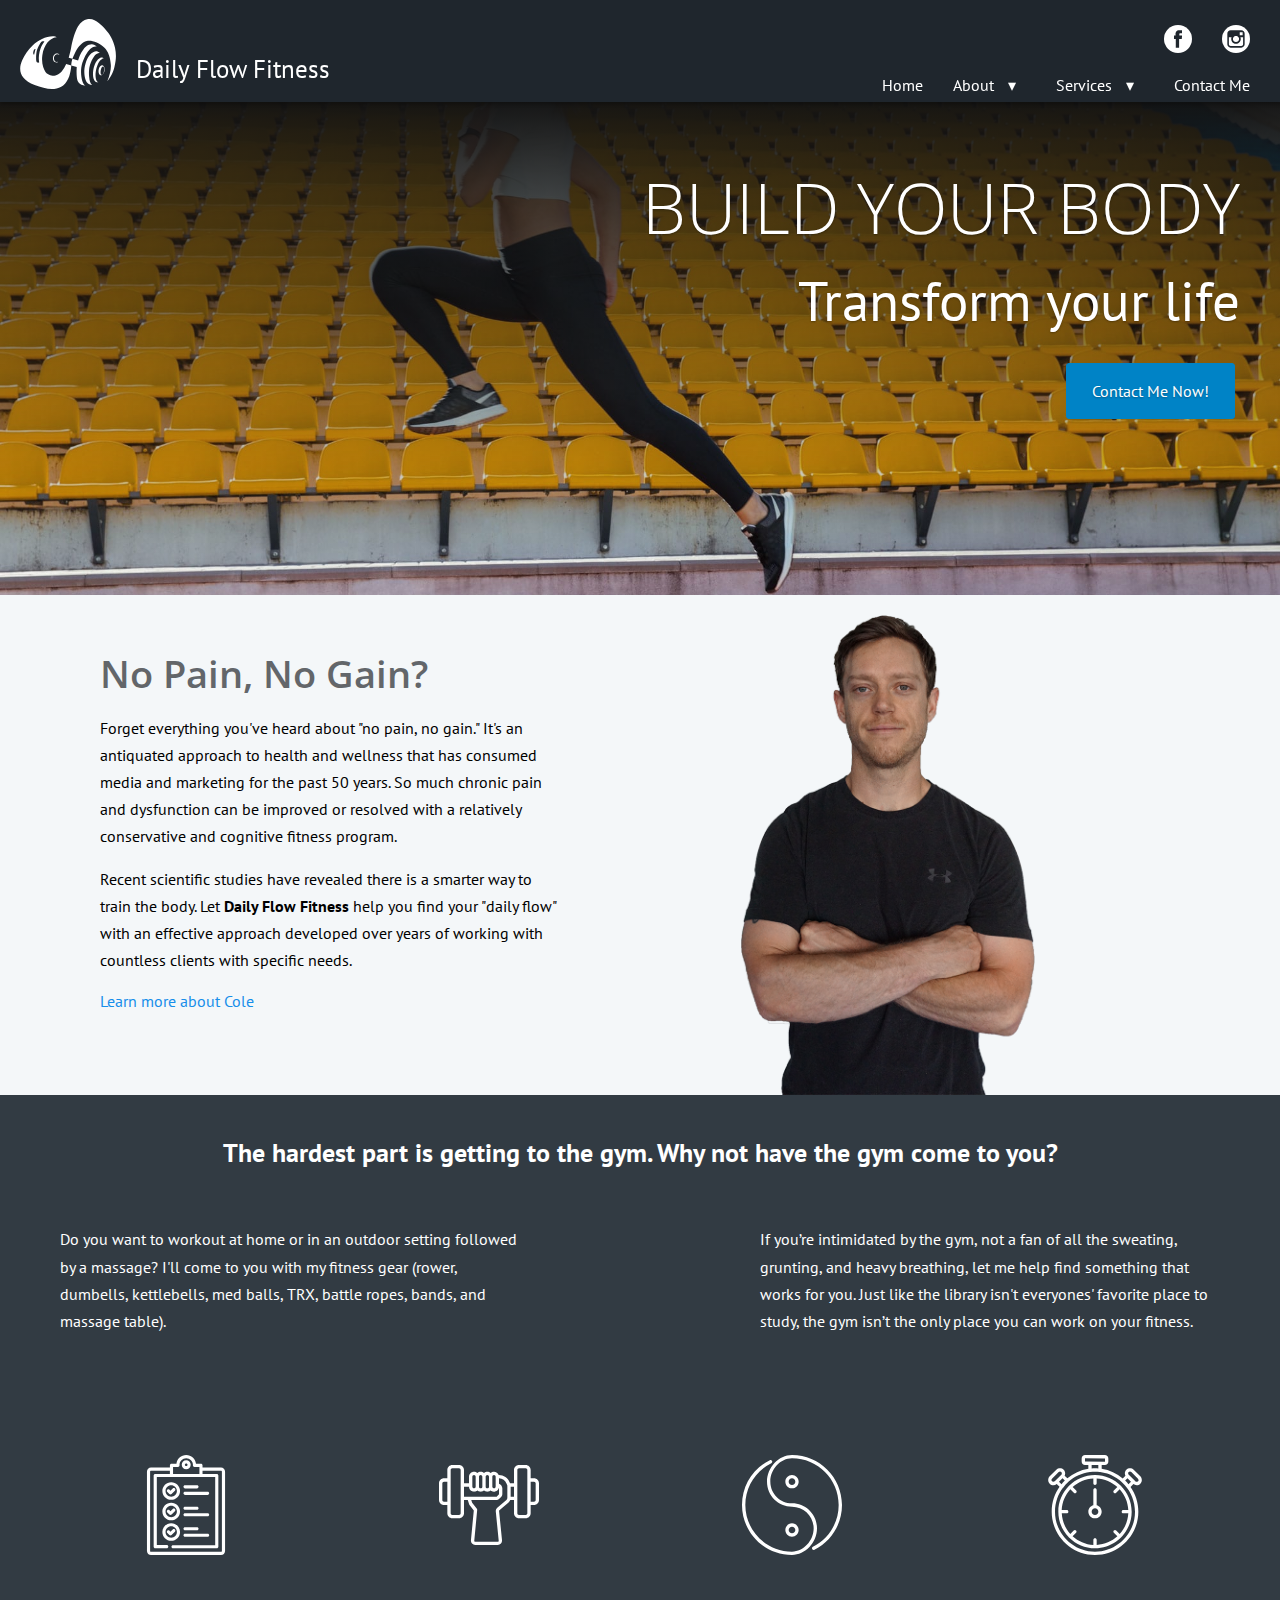
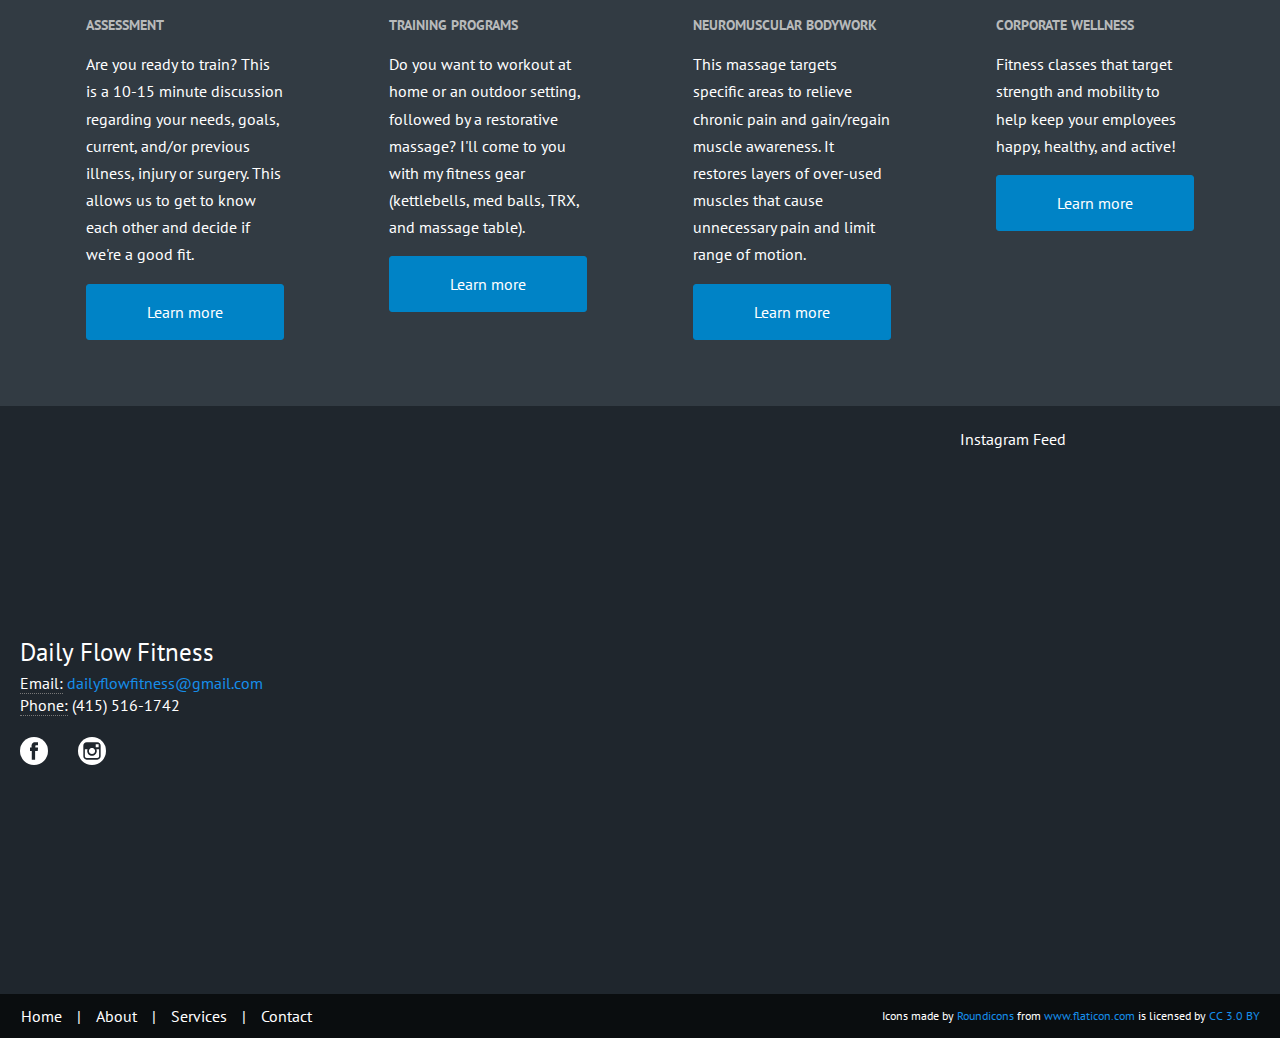
==== commit 39dcdb61: "(update): meta" ====
--- a/index.html
+++ b/index.html
@@ -4,8 +4,9 @@
 <meta charset="UTF-8">
 <meta http-equiv="X-UA-Compatible" content="IE=edge">
 <meta name="viewport" content="width=device-width, initial-scale=1">
-<meta name="description" content="Daily Flow Fitness is run by Cole Citret. He is an experienced fitness professional who also specializes in neuromuscular massage and nutrition.">
-<meta name="keywords" content="keywords go here">
+<meta name="description" content="Forget everything you've heard about "no pain, no gain." It's an antiquated approach to health and wellness that has consumed media and marketing for the past 50 years. So much chronic pain and dysfunction can be improved or resolved with a relatively conservative and cognitive fitness program. Cole Citret is the founder of Daily Flow Fitness.">
+<link rel="image_src" href="http://dailyflowfitness.com/img/jumping.jpg" />
+<meta name="keywords" content="Daily Flow Fitness, Daily, Flow, Fitness, exercise, functional movement, functional, movement, flow, mobility, massage, pain management, trx, kettlebells, training, form, strength, strenth and conditioning, cole, cole citret, performance enhancement, sport-specific, neuromuscular, trigger point, neuromuscular trigger point, myofascial, myofascial release">
 <meta name="author" content="Cole Citret">
 <title>Daily Flow Fitness | Home</title>
 
@@ -111,30 +112,42 @@
   </div>
 </header>
 <div class="page">
-  <section class="panel-height-500 cta panel-bg-dark">
-    <div class="centered">
-        <h1 class="white-text">Build your body<br>Transform your life</h1>
-        <p class="lead">Through performance enhancement &#38; pain management</p>
+  <section class="img--home">
+    <div class="overlay">
+      <div class="text-right cta cta--home">
+        <div class="white-text build">Build your body</div>
+        <div class="white-text transform">Transform your life</div>
         <a href="contact.html" class="btn btn-blue">
-          Join now!
+          Contact Me Now!
         </a>
+      </div>
     </div>
   </section>
   <section class="panel-height-500 panel-bg-light">
       <div class="column centered">
         <h2 class="section-title">No Pain, No Gain?</h2>
-        <p>Forget everything you've heard about "no pain, no gain". It's an antiquated approach to health and wellness that has consumed media and marketing for the past 50 years. So much chronic pain and dysfunction can be improved or resolved with a relatively conservative and cognitive fitness program.</p>
-        <p>Recent scientific studies have revealed there is a smarter way to train the body. Let <span class="brand-name">Daily Flow Fitness</span> help you find your "daily flow" with an effective approach I've developed over years of working with countless clients with specific needs.</p>
+        <p>Forget everything you've heard about "no pain, no gain." It's an antiquated approach to health and wellness that has consumed media and marketing for the past 50 years. So much chronic pain and dysfunction can be improved or resolved with a relatively conservative and cognitive fitness program.</p>
+        <p>Recent scientific studies have revealed there is a smarter way to train the body. Let <span class="brand-name">Daily Flow Fitness</span> help you find your "daily flow" with an effective approach developed over years of working with countless clients with specific needs.</p>
         <a href="cole.html" class="link">Learn more about Cole</a>
       </div>
-      <div class="centered">
+      <div class="column centered">
         <img class="img--about column" src="./img/cole.png">
     </div>
   </section>
   <section class="panel-bg-dark">
     <div class="centered">
-      <h2 class="section-title white-text">What We Do</h2>
-      <div class="flex-cards">
+      <div class="centered">
+        <h4 class="white-text">The hardest part is getting to the gym. Why not have the gym come to you?</h4>
+        <div class="flex-cards centered">
+          <div class="column">
+            <p class="white-text text-left">Do you want to workout at home or in an outdoor setting followed by a massage? I'll come to you with my fitness gear (rower, dumbells, kettlebells, med balls, TRX, battle ropes, bands, and massage table).</p>
+          </div>
+          <div class="column">
+            <p class="white-text text-left">If you’re intimidated by the gym, not a fan of all the sweating, grunting, and heavy breathing, let me help find something that works for you. Just like the library isn't everyones' favorite place to study, the gym isn’t the only place you can work on your fitness.</p>
+          </div>
+        </div>
+      </div>
+      <div class="flex-cards m-tb-20">
         <div class="card">
           <span class="card-icon">
             <a href="assessment.html">
--- a/css/styles.css
+++ b/css/styles.css
@@ -1,2 +1,2 @@
-.panel-bg-dark{background-color:#323b43 !important}.panel-bg-light{background-color:#f4f7f9 !important}header a:hover,footer a:hover{text-decoration:none}/*! normalize.css v3.0.3 | MIT License | github.com/necolas/normalize.css */article,aside,details,figcaption,figure,footer,header,hgroup,main,menu,nav,section,.flex-col,summary{display:block}audio,canvas,progress,video{display:inline-block;vertical-align:baseline}audio:not([controls]){display:none;height:0}[hidden],template{display:none}a{background-color:transparent}a:active,a:hover{outline:0}abbr[title]{border-bottom:1px dotted}b,strong{font-weight:bold}dfn{font-style:italic}h1{font-size:2em;margin:0.67em 0}mark{background:#ff0;color:#000}small{font-size:80%}sub,sup{font-size:75%;line-height:0;position:relative;vertical-align:baseline}sup{top:-0.5em}sub{bottom:-0.25em}img{border:0}svg:not(:root){overflow:hidden}figure{margin:1em 40px}hr{box-sizing:content-box;height:0}pre{overflow:auto}code,kbd,pre,samp{font-family:monospace, monospace;font-size:1em}*,*:after,*:before,html,section,.flex-col{-webkit-box-sizing:border-box;-moz-box-sizing:border-box;box-sizing:border-box}html,body{font-family:"PT Sans",sans-serif;font-size:16px;font-weight:100;line-height:1.5;margin:0;padding:0}.h1,.h2,.h3,.h4,.h5,.h6,h1,h2,h3,h4,h5,h6{font-family:inherit;line-height:1.4;color:#63666a;font-weight:600;display:block}h1,h2,h3,h4,h5,h6{margin-bottom:20px;line-height:1.4;-webkit-margin-before:0;-webkit-margin-after:0;-webkit-margin-start:0;-webkit-margin-end:0}.h1,h1{font-family:"Open Sans",sans-serif;font-size:44px;-webkit-margin-before:0.83em;-webkit-margin-after:0.83em;margin-bottom:1.5em}.h2,h2{font-family:"Open Sans",sans-serif;font-size:38px;-webkit-margin-before:0.83em}.h3,h3{font-family:"PT Sans",sans-serif;font-size:32px;margin:0}.h4,h4{font-family:"PT Sans",sans-serif;font-size:26px}.h5,h5{font-family:"PT Sans",sans-serif;font-size:20px;margin:0}.h6,h6{font-family:"PT Sans",sans-serif;font-size:16px}blockquote{padding:10px 10px 10px 20px;background:#f4f7f9;border-radius:0 3px 3px 0;border-left:2px solid #CED7DF;font-size:20px;margin:30px 0}blockquote footer{display:block;font-size:80%;line-height:1.42857143;color:#777}blockquote footer:before{content:'\2014 \00A0'}p{line-height:1.7;margin:15px 0;font-family:"PT Sans",sans-serif;font-weight:400}label{display:block;max-width:100%;margin:0 0 5px 0;font-weight:bold}fieldset{border:0}ul ul,ol ul,ul ol,ol ol{margin-bottom:0}ul,ol{list-style-type:none;margin:0;padding:0;-webkit-margin-before:0;-webkit-margin-after:0;-webkit-margin-start:0px;-webkit-margin-end:0px;-webkit-padding-start:0}a,button{font-family:"PT Sans",sans-serif;text-decoration:none;font-weight:400;color:#168eea}a:focus,a:active,a:hover,button:focus,button:active,button:hover{color:#168eea;text-decoration:none;outline:none}button,[type="button"],[type="submit"],[type="reset"]{-webkit-apperance:button;overflow:visible}input{margin:0 0 5px 0;padding:6px 12px;display:block;font-family:"PT Sans",sans-serif;font-size:14px;font-weight:400;line-height:1.42857143;width:100%;height:40px;color:#63666a;background-color:#fff;background-image:none;border:1px solid #e7e8e8;border-radius:4px;-webkit-box-shadow:inset 0 1px 1px rgba(0,0,0,0.075);box-shadow:inset 0 1px 1px rgba(0,0,0,0.075);-wekit-transition:border-color ease-in-out .15s, box-shadow ease-in-out .15s;-o-transition:border-color ease-in-out .15s, box-shadow ease-in-out .15s;transition:border-color ease-in-out .15s, box-shadow ease-in-out .15s}::-webkit-input-placeholder{color:#63666a}::-moz-placeholder{color:#63666a}:-ms-input-placeholder{color:#63666a}:-moz-placeholder{color:#63666a}img{width:100%;margin:0 auto}section,.flex-col{width:100%;text-align:center;height:auto;display:flex;flex-wrap:wrap}table{width:100%;max-width:100%}th{text-align:left;padding:0}table>tbody>tr>td,table>tbody>tr>th,table>tfoot>tr>td,table>tfoot>tr>th,table>thead>tr>td,table>thead>tr>th{padding:8px;width:35%;line-height:1.42857143;vertical-align:top;border-top:1px solid #ddd}table>thead>tr>th{vertical-align:bottom;border-bottom:2px solid #ddd}table>caption+thead>tr:first-child>td,table>caption+thead>tr:first-child>th,table>colgroup+thead>tr:first-child>td,table>colgroup+thead>tr:first-child>th,table>thead:first-child>tr:first-child>td,table>thead:first-child>tr:first-child>th{border-top:0}iframe{max-width:600px;height:500px;width:100%;margin:0 auto;padding:0;border:0 !important;font:inherit;vertical-align:baseline}address{margin-bottom:20px;font-style:normal;line-height:1.42857143}abbr[title]{cursor:help;border-bottom:1px dotted #777}abbr[title]{text-decoration:dotted}.btn{margin:0 5px;padding:15px 25px;text-transform:none;border-radius:3px;display:inline-block;position:relative;cursor:pointer;min-height:36px;min-width:88px;text-align:center;font-size:16px;font-style:inherit;font-variant:inherit;font-family:inherit;text-decoration:none;overflow:hidden;transition:box-shadow 0.4s cubic-bezier(0.25, 0.8, 0.25, 1),background-color 0.4s cubic-bezier(0.25, 0.8, 0.25, 1);white-space:nowrap;vertical-align:middle}.btn-white{background-color:#fff;color:#fff;border:1px solid #fff}.btn-white:hover{color:#fff;background-color:#e6e6e6;border-color:#e0e0e0}.btn-gray{background-color:#b8babb;color:#fff;border:1px solid #b8babb}.btn-gray:hover{color:#fff;background-color:#9ea1a2;border-color:#999c9d}.btn-green{background-color:#5dcc20;color:#fff;border:1px solid #5dcc20}.btn-green:hover{color:#fff;background-color:#49a019;border-color:#459718}.btn-red{background-color:#e86160;color:#fff;border:1px solid #e86160}.btn-red:hover{color:#fff;background-color:#e23533;border-color:#e02c2b}.btn-blue{background-color:#0083c6;color:#fff;border:1px solid #0083c6}.btn-blue:hover{color:#fff;background-color:#006193;border-color:#005b89}.btn-reverse-white{color:#fff;background-color:transparent;border:1px solid #fff}.btn-reverse-white:hover{color:#e0e0e0;background-color:transparent;border-color:#e0e0e0}.btn-reverse-gray{color:#b8babb;background-color:transparent;border:1px solid #b8babb}.btn-reverse-gray:hover{color:#999c9d;background-color:transparent;border-color:#999c9d}.btn-reverse-green{color:#5dcc20;background-color:transparent;border:1px solid #5dcc20}.btn-reverse-green:hover{color:#459718;background-color:transparent;border-color:#459718}.btn-reverse-red{color:#e86160;background-color:transparent;border:1px solid #e86160}.btn-reverse-red:hover{color:#e02c2b;background-color:transparent;border-color:#e02c2b}.btn-reverse-blue{color:#0083c6;background-color:transparent;border:1px solid #0083c6}.btn-reverse-blue:hover{color:#005b89;background-color:transparent;border-color:#005b89}.link-white{color:#fff;background-color:transparent;border:1px solid transparent}.link-white:hover{color:#e0e0e0;background-color:transparent;border-color:transparent}.link-gray{color:#b8babb;background-color:transparent;border:1px solid transparent}.link-gray:hover{color:#999c9d;background-color:transparent;border-color:transparent}.link-green{color:#5dcc20;background-color:transparent;border:1px solid transparent}.link-green:hover{color:#459718;background-color:transparent;border-color:transparent}.link-red{color:#e86160;background-color:transparent;border:1px solid transparent}.link-red:hover{color:#e02c2b;background-color:transparent;border-color:transparent}.link-blue{color:#0083c6;background-color:transparent;border:1px solid transparent}.link-blue:hover{color:#005b89;background-color:transparent;border-color:transparent}.btn-dark-bg.link-gray:hover{color:#dfe0e0}.btn-dark-bg.link-blue:hover{color:#14afff}.btn-dark-bg.link-red:hover{color:#f2a3a3}.btn-dark-bg.link-green:hover{color:#87e454}.paragraph,.paragraph-light,.table__paragraph{font-size:16px;line-height:1.6;color:#2a2f33;margin-bottom:20px}.paragraph-light{color:#fff}.section-title{text-transform:capitalize}.text-left{text-align:left}.text-italic{font-style:italic}.lead{font-size:17.5px;line-height:28px}.small{font-size:14px}.white-text{color:#fff}.dark-gray-text{color:#63666a}.cta{text-shadow:0 1px 2px rgba(0,0,0,0.3);align-items:center}.brand-name{font-weight:bold}.list-unstyled{list-style-type:none;text-align:left}.list-styled{list-style-type:disc;text-align:left;margin:20px 0 20px 20px}.icon,.icon-social,.icon-small,.icon-medium{cursor:pointer}.icon-white{fill:#fff}.icon-white:hover{fill:#e7e8e8}.icon-black{fill:#000}.icon-black:hover{fill:#0083c6}.icon-circle,.icon-social{border-radius:50%}.icon-social{height:28px}.icon-small{height:70px;padding:10px 20px}.icon-medium{height:100px}.page{margin:0 auto;overflow:hidden;position:relative;padding-top:95px}@media (max-width: 599px){.page{padding-top:180px}}.panel-bg-dark{margin:0 auto}.panel-bg-light{margin:0 auto}.panel-height-500{height:auto}@media (min-width: 1200px){.panel-height-500{height:500px}}.w-800{max-width:800px;padding:0 20px}.flex-col{margin:0 auto;flex-direction:column;justify-content:center}.flex-cards{display:flex;flex-wrap:wrap;justify-content:center;margin:50px auto;max-width:1200px;width:100%}@media (min-width: 1200px){.flex-cards{justify-content:space-between}}.centered{margin:0 auto;position:relative;padding:20px}.column{flex-direction:column;max-width:500px;width:100%;text-align:left;padding:20px}.m-tb-40{margin:40px auto}.banner__price{background-color:#b8babb}.banner__price h5{color:#2a2f33}.table__paragraph{text-align:left;display:flex}.table__description,.table__price{width:250px;text-align:left}.alert-success{color:#3c763d;background-color:#dff0d8;border-color:#d6e9c6}.alert-danger{color:#a94442;background-color:#f2dede;border-color:#ebccd1}.alert{padding:15px;margin-bottom:20px;border:1px solid transparent;border-radius:4px}.alert-dismissable .close,.alert-dismissible .close{position:relative;top:-2px;right:-21px;color:inherit}.training-navigation{position:relative;display:flex;flex-wrap:wrap;justify-content:center;margin:0 auto;width:100%;background-color:#0083c6;padding:20px 0}.training-navigation a{margin:5px 10px}.card,.blog{display:flex;flex-direction:column;justify-content:flex-start;text-align:left;width:250px;margin:0 20px;position:relative;border:1px solid transparent;color:#fff;border-radius:3px;padding:25px;background-color:transparent}.card.skin-light,.skin-light.blog{background-color:#fff;color:#63666a}.card.skin-dark,.skin-dark.blog{background-color:#63666a;color:#fff}.card .btn,.blog .btn{margin:0}.card-name,.blog-name{font-size:16px;color:#63666a;display:block;margin-bottom:15px}.card-title,.blog-title{display:block}.card-title a,.blog-title a{color:#b8babb;font-weight:700;font-size:14px;text-transform:uppercase}.dark-text a{color:#000}.dark-text a:hover{color:#b8babb}.card-display,.card-icon,.blog-display{width:-webkit-calc(100% + 3px);width:calc(100% + 3px);height:100px;display:block;position:absolute;left:-1px;top:-1px;border-radius:3px 3px 0 0}.card-icon{display:flex;justify-content:center;align-items:center;position:relative;padding-bottom:50px;height:auto}.card-display.primaryColor,.primaryColor.card-icon,.primaryColor.blog-display{background-color:#168eea}.blog{border-radius:6px;padding:165px 0 25px 0;background-color:#fff;margin:0 20px}.blog-name{margin:0 15px 15px 15px}.blog-title{margin-left:15px}.blog-display{height:160px}.img--about{max-width:335px;padding:0 20px;margin:0 0 -27px 0}@media (min-width: 600px){.img--about{padding:0 20px}}.img--cole{max-width:500px}.img--logo{height:70px;width:auto;margin-right:20px}@media (max-width: 599px){.img--logo{display:none}}.img--assessment{max-width:500px}.img--banner,.img--flow,.img--coporate,.img--contact,.img--training,.img--services{background-position:center;background-repeat:no-repeat;background-size:cover;height:250px}.img--flow{background-image:url("../img/flow.jpg");height:650px}.img--coporate{background-image:url("../img/corporate-banner.jpg")}.img--contact{background-image:url("../img/contact-banner.jpg");background-position:bottom center}.img--training{background-image:url("../img/training-banner.jpg");background-position:0 44%}.img--services{background-image:url("../img/services-banner.jpg")}.overlay{width:100%;height:100%;background:#131313;background:-moz-linear-gradient(top, #131313 0%, rgba(19,19,19,0.59) 41%, rgba(28,28,28,0.4) 60%, rgba(171,171,171,0) 100%);background:-webkit-gradient(left top, left bottom, color-stop(0%, #131313), color-stop(41%, rgba(19,19,19,0.59)), color-stop(60%, rgba(28,28,28,0.4)), color-stop(100%, rgba(171,171,171,0)));background:-webkit-linear-gradient(top, #131313 0%, rgba(19,19,19,0.59) 41%, rgba(28,28,28,0.4) 60%, rgba(171,171,171,0) 100%)}.timeline{display:inline-block}.events-content svg{display:block;margin:0 auto}.cd-horizontal-timeline{opacity:0;margin:2em auto;-webkit-transition:opacity 0.2s;-moz-transition:opacity 0.2s;transition:opacity 0.2s}.cd-horizontal-timeline::before{content:'mobile';display:none}.cd-horizontal-timeline.loaded{opacity:1}.cd-horizontal-timeline .timeline{position:relative;height:100px;width:100%;max-width:1200px;margin:60px auto 0 auto}.cd-horizontal-timeline .events-wrapper{position:relative;height:100%;margin:0 40px;overflow:hidden}.cd-horizontal-timeline .events-wrapper::after,.cd-horizontal-timeline .events-wrapper::before{content:'';position:absolute;z-index:2;top:0;height:100%;width:20px}.cd-horizontal-timeline .events-wrapper::before{left:0;background-image:-webkit-linear-gradient(left, #f8f8f8, rgba(248,248,248,0));background-image:linear-gradient(to right, #f8f8f8, rgba(248,248,248,0))}.cd-horizontal-timeline .events-wrapper::after{right:0;background-image:-webkit-linear-gradient(right, #f8f8f8, rgba(248,248,248,0));background-image:linear-gradient(to left, #f8f8f8, rgba(248,248,248,0))}.cd-horizontal-timeline .events{position:absolute;z-index:1;left:0;top:49px;height:2px;background:#dfdfdf;-webkit-transition:-webkit-transform 0.4s;-moz-transition:-moz-transform 0.4s;transition:transform 0.4s}.cd-horizontal-timeline .filling-line{position:absolute;z-index:1;left:0;top:0;height:100%;width:100%;background-color:#0083c6;-webkit-transform:scaleX(0);-moz-transform:scaleX(0);-ms-transform:scaleX(0);-o-transform:scaleX(0);transform:scaleX(0);-webkit-transform-origin:left center;-moz-transform-origin:left center;-ms-transform-origin:left center;-o-transform-origin:left center;transform-origin:left center;-webkit-transition:-webkit-transform 0.3s;-moz-transition:-moz-transform 0.3s;transition:transform 0.3s}.cd-horizontal-timeline .events a{position:absolute;cursor:pointer;bottom:0;z-index:2;text-align:center;font-family:"Open Sans",sans-serif;padding-bottom:10px;color:#383838;-webkit-transform:translateZ(0);-moz-transform:translateZ(0);-ms-transform:translateZ(0);-o-transform:translateZ(0);transform:translateZ(0)}.cd-horizontal-timeline .events a:hover{font-weight:bold;color:#0083c6;text-decoration:none}.cd-horizontal-timeline .events li:nth-of-type(odd) a{padding-bottom:30px}.cd-horizontal-timeline .events a::after{content:'';position:absolute;left:50%;right:auto;-webkit-transform:translateX(-50%);-moz-transform:translateX(-50%);-ms-transform:translateX(-50%);-o-transform:translateX(-50%);transform:translateX(-50%);bottom:-5px;height:12px;width:12px;border-radius:50%;border:2px solid #0083c6;background-color:#f8f8f8;-webkit-transition:background-color 0.3s, border-color 0.3s;-moz-transition:background-color 0.3s, border-color 0.3s;transition:background-color 0.3s, border-color 0.3s}.no-touch .cd-horizontal-timeline .events a:hover::after{background-color:#0083c6;border-color:#0083c6}.cd-horizontal-timeline .events a.selected::after{background-color:#0083c6;border-color:#0083c6}.cd-horizontal-timeline .events a.older-event::after{border-color:#0083c6}@media only screen and (min-width: 1100px){.cd-horizontal-timeline{margin:40px auto}.cd-horizontal-timeline::before{content:'desktop'}}.cd-timeline-navigation a{position:absolute;z-index:1;top:50%;bottom:auto;-webkit-transform:translateY(-50%);-moz-transform:translateY(-50%);-ms-transform:translateY(-50%);-o-transform:translateY(-50%);transform:translateY(-50%);height:34px;width:34px;border-radius:50%;border:2px solid #dfdfdf;overflow:hidden;color:transparent;text-indent:100%;white-space:nowrap;-webkit-transition:border-color 0.3s;-moz-transition:border-color 0.3s;transition:border-color 0.3s}.cd-timeline-navigation a::after{content:'';position:absolute;height:16px;width:16px;left:50%;top:50%;bottom:auto;right:auto;-webkit-transform:translateX(-50%) translateY(-50%);-moz-transform:translateX(-50%) translateY(-50%);-ms-transform:translateX(-50%) translateY(-50%);-o-transform:translateX(-50%) translateY(-50%);transform:translateX(-50%) translateY(-50%);background:url(../img/cd-arrow.svg) no-repeat 0 0}.cd-timeline-navigation a.prev{left:0;-webkit-transform:translateY(-50%) rotate(180deg);-moz-transform:translateY(-50%) rotate(180deg);-ms-transform:translateY(-50%) rotate(180deg);-o-transform:translateY(-50%) rotate(180deg);transform:translateY(-50%) rotate(180deg)}.cd-timeline-navigation a.next{right:0}.no-touch .cd-timeline-navigation a:hover{border-color:#7b9d6f}.cd-timeline-navigation a.inactive{cursor:not-allowed}.cd-timeline-navigation a.inactive::after{background-position:0 -16px}.no-touch .cd-timeline-navigation a.inactive:hover{border-color:#dfdfdf}.cd-horizontal-timeline .events-content{position:relative;width:100%;margin:0;overflow:hidden;-webkit-transition:height 0.4s;-moz-transition:height 0.4s;transition:height 0.4s}.cd-horizontal-timeline .events-content li{position:absolute;z-index:1;width:100%;left:0;top:0;-webkit-transform:translateX(-100%);-moz-transform:translateX(-100%);-ms-transform:translateX(-100%);-o-transform:translateX(-100%);transform:translateX(-100%);padding:0 5%;opacity:0;-webkit-animation-duration:0.4s;-moz-animation-duration:0.4s;animation-duration:0.4s;-webkit-animation-timing-function:ease-in-out;-moz-animation-timing-function:ease-in-out;animation-timing-function:ease-in-out}.cd-horizontal-timeline .events-content li.selected{position:relative;z-index:2;opacity:1;-webkit-transform:translateX(0);-moz-transform:translateX(0);-ms-transform:translateX(0);-o-transform:translateX(0);transform:translateX(0)}.cd-horizontal-timeline .events-content li.enter-right,.cd-horizontal-timeline .events-content li.leave-right{-webkit-animation-name:cd-enter-right;-moz-animation-name:cd-enter-right;animation-name:cd-enter-right}.cd-horizontal-timeline .events-content li.enter-left,.cd-horizontal-timeline .events-content li.leave-left{-webkit-animation-name:cd-enter-left;-moz-animation-name:cd-enter-left;animation-name:cd-enter-left}.cd-horizontal-timeline .events-content li.leave-right,.cd-horizontal-timeline .events-content li.leave-left{-webkit-animation-direction:reverse;-moz-animation-direction:reverse;animation-direction:reverse}.cd-horizontal-timeline .events-content li>*{max-width:800px;margin:0 auto}.cd-horizontal-timeline .events-content h2{font-weight:bold;font-size:2.6rem;font-family:"Open Sans",sans-serif;font-weight:700;line-height:1.2}.cd-horizontal-timeline .events-content em{display:block;font-style:italic;margin:10px auto}.cd-horizontal-timeline .events-content p{font-size:1.2rem;color:#959595}.cd-horizontal-timeline .events-content em,.cd-horizontal-timeline .events-content p{line-height:1.6}@-webkit-keyframes cd-enter-right{0%{opacity:0;-webkit-transform:translateX(100%)}100%{opacity:1;-webkit-transform:translateX(0%)}}@-moz-keyframes cd-enter-right{0%{opacity:0;-moz-transform:translateX(100%)}100%{opacity:1;-moz-transform:translateX(0%)}}@keyframes cd-enter-right{0%{opacity:0;-webkit-transform:translateX(100%);-moz-transform:translateX(100%);-ms-transform:translateX(100%);-o-transform:translateX(100%);transform:translateX(100%)}100%{opacity:1;-webkit-transform:translateX(0%);-moz-transform:translateX(0%);-ms-transform:translateX(0%);-o-transform:translateX(0%);transform:translateX(0%)}}@-webkit-keyframes cd-enter-left{0%{opacity:0;-webkit-transform:translateX(-100%)}100%{opacity:1;-webkit-transform:translateX(0%)}}@-moz-keyframes cd-enter-left{0%{opacity:0;-moz-transform:translateX(-100%)}100%{opacity:1;-moz-transform:translateX(0%)}}@keyframes cd-enter-left{0%{opacity:0;-webkit-transform:translateX(-100%);-moz-transform:translateX(-100%);-ms-transform:translateX(-100%);-o-transform:translateX(-100%);transform:translateX(-100%)}100%{opacity:1;-webkit-transform:translateX(0%);-moz-transform:translateX(0%);-ms-transform:translateX(0%);-o-transform:translateX(0%);transform:translateX(0%)}}header{display:flex;flex-direction:column;align-items:center;position:relative;background-color:#1f262d;width:100%;height:auto;padding:10px 15px 0 15px;box-shadow:1px 3px 3px rgba(0,0,0,0.2);z-index:3;position:fixed}@media (max-width: 599px){header{padding:10px 15px}}@media (min-width: 600px){header{flex-direction:row}}.header__brand{height:auto;display:flex;max-width:350px;font-size:25px;color:#fff;margin:0 auto;cursor:pointer}@media (min-width: 600px){.header__brand{margin:5px auto 10px 5px;align-items:flex-end;margin-right:auto}}.header__brand:hover{color:#fff}.header__nav{display:flex;flex-direction:column;position:relative;align-items:center;margin-top:15px}@media (min-width: 600px){.header__nav{align-items:flex-end}}.header__social,.header__mainnav{display:flex;align-items:flex-end;position:relative}.header__mainnav{bottom:-3px}@media (max-width: 599px){.header__mainnav{display:none}}.header__socialnav-item,.header__nav-item{padding:8px 15px;cursor:pointer;position:relative}.header__socialnav-item{padding:0 15px}.header__socialnav-item a{color:#fff}.dropdown .caret{color:#fff;margin:10px}.dropdown__menu{visibility:hidden;opacity:0;position:absolute;background-color:#fff;width:175px;border-top:5px solid #0083c6;border-radius:3px;top:100%;left:0;box-shadow:1px 3px 3px rgba(0,0,0,0.2);transition:opacity .2s ease-in}.dropdown__menu li{display:block}.dropdown__menu li a{padding:8px 20px;color:#63666a;display:block;margin:0 auto;line-height:1}.dropdown__menu li:hover{background-color:#e7e8e8}.header__nav-item{border-top:3px solid transparent}.header__nav-item a{position:relative;color:#fff}.header__nav-item:hover{color:inherit;border-top:3px solid #0083c6}.header__nav-item:hover .dropdown__menu{visibility:visible;opacity:1}.dropdown-nav{display:none}@media (max-width: 599px){.dropdown-nav{display:block;width:100%;text-align:center}}.dropdown-nav .dropdown{position:relative;display:block;cursor:pointer}.dropdown-nav .btn-menu{display:flex;justify-content:center;align-items:center;padding:5px 25px}.dropdown-nav .btn-menu .menu-icon{font-size:35px;color:#fff;padding-left:10px}.dropdown-nav .dropdown-menu{display:none}.dropdown-nav .open>.dropdown-menu{display:block;position:relative;width:100%;margin:0;border-radius:0;padding:0;border:0;box-shadow:none;background-color:#1f262d;-webkit-background-clip:border-box;background-clip:border-box;top:0;left:0;z-index:1000;float:left;font-size:14px}.dropdown-nav .dropdown-item{color:#fff;display:block;width:auto;padding:15px 5px 15px 10px;transition:all 0.2s}.dropdown-nav .open>.dropdown-menu li{width:100%;padding:0;margin:0}.horizontal-divider{display:block;width:100%;height:0;border-bottom:1px solid #eff3f6;margin:60px 0}.brand__title,.brand__title--header,.brand__title--footer{font-size:25px;color:#fff;cursor:pointer}.brand__title:hover,.brand__title--header:hover,.brand__title--footer:hover{color:#e6e6e6}.brand__title--header{display:none}@media (max-width: 599px){.brand__title--header{display:block;padding-bottom:10px}}@media (min-width: 900px){.brand__title--header{display:inline-block}}.brand__title--footer{padding-bottom:20px}@media (min-width: 600px){.brand__title--footer{padding:0;margin-right:auto}}footer{display:flex;align-items:center;flex-direction:column;justify-content:space-between;background-color:#1f262d;width:100%;height:auto;position:relative}.social__instagram{margin-left:auto;padding:20px;cursor:pointer}@media (max-width: 599px){.social__instagram{margin:0 auto;text-align:center}}.social__instagram p{margin:0 0 15px 0;color:#fff}.social__container{display:flex;flex-direction:column;width:100%}@media (max-width: 599px){.social__container{text-align:center;position:relative;align-items:center}}.social__container address{display:block;color:#fff;width:auto}.nav__social,.nav__footer{color:#fff;list-style-type:none;display:flex;align-items:center;height:auto}.nav__social--item,.nav__footer--item{padding:0 15px;cursor:pointer}.nav__footer{margin-left:-14px;padding:10px 20px}.nav__footer a{color:#fff;cursor:pointer}.nav__footer a:hover{color:#fff}.disclaimer{display:none}@media (min-width: 900px){.disclaimer{display:flex;margin-left:auto;font-size:12px;color:#fff;padding:10px 20px}}.nav__social{max-width:205px}.nav__social--item{height:28px;cursor:pointer}.nav__social--item:first-child{padding-left:0}.footer__main,.footer__bottom{width:100%;display:flex;flex-direction:column;height:auto;position:relative;align-items:center}@media (min-width: 600px){.footer__main,.footer__bottom{flex-direction:row}}@media (max-width: 599px){.footer__main .column,.footer__bottom .column{text-align:center;align-items:center}}.footer__bottom{background-color:#0a0d0f}#contact-form input[type="text"],#contact-form input[type="email"],#contact-form input[type="tel"],#contact-form input[type="url"],#contact-form textarea,#contact-form button[type="submit"]{font:400 12px/16px  'PT Sans', Arial, sans-serif;color:#000}#contact-form{width:400px}@media (max-width: 599px){#contact-form{width:320px}}#contact-form h5{color:#0CF}#contact-form p{margin:5px 0 15px}#contact-form fieldset{border:medium none !important;margin:0 0 10px;min-width:100%;padding:0;width:100%}#contact-form .form-group{margin-bottom:15px}#contact-form .help-block{display:block;margin-top:5px;margin-bottom:10px;color:#737373}#contact-form .has-error .checkbox,#contact-form .has-error .checkbox-inline,#contact-form .has-error .control-label,#contact-form .has-error .help-block,#contact-form .has-error .radio,#contact-form .has-error .radio-inline,#contact-form .has-error.checkbox label,#contact-form .has-error.checkbox-inline label,#contact-form .has-error.radio label,#contact-form .has-error.radio-inline label{color:#a94442}#contact-form .has-error input{border-color:#a94442;-webkit-box-shadow:inset 0 1px 1px rgba(0,0,0,0.075);box-shadow:inset 0 1px 1px rgba(0,0,0,0.075)}#contact-form input[type="text"],#contact-form input[type="email"],#contact-form input[type="tel"],#contact-form input[type="url"],#contact-form textarea{width:100%;border:1px solid #CCC;background:#FFF;margin:0 0 5px;padding:10px;color:#000}#contact-form input[type="text"]:hover,#contact-form input[type="email"]:hover,#contact-form input[type="tel"]:hover,#contact-form input[type="url"]:hover,#contact-form textarea:hover{-webkit-transition:border-color 0.3s ease-in-out;-moz-transition:border-color 0.3s ease-in-out;transition:border-color 0.3s ease-in-out;border:1px solid #AAA}#contact-form textarea{height:100px;max-width:100%;resize:none}#contact-form button[type="submit"]{cursor:pointer;width:100%;border:none;background:#0CF;color:#FFF;margin:0 0 5px;padding:10px;font-size:15px}#contact-form button[type="submit"]:hover{background:#09C;-webkit-transition:background 0.3s ease-in-out;-moz-transition:background 0.3s ease-in-out;transition:background-color 0.3s ease-in-out}#contact-form button[type="submit"]:active{box-shadow:inset 0 1px 3px rgba(0,0,0,0.5)}#contact-form input:focus,#contact-form textarea:focus{border:1px solid #999}
+.panel-bg-dark{background-color:#323b43 !important}.panel-bg-light{background-color:#f4f7f9 !important}header a:hover,footer a:hover{text-decoration:none}/*! normalize.css v3.0.3 | MIT License | github.com/necolas/normalize.css */article,aside,details,figcaption,figure,footer,header,hgroup,main,menu,nav,section,.flex-col,summary{display:block}audio,canvas,progress,video{display:inline-block;vertical-align:baseline}audio:not([controls]){display:none;height:0}[hidden],template{display:none}a{background-color:transparent}a:active,a:hover{outline:0}abbr[title]{border-bottom:1px dotted}b,strong{font-weight:bold}dfn{font-style:italic}h1{font-size:2em;margin:0.67em 0}mark{background:#ff0;color:#000}small{font-size:80%}sub,sup{font-size:75%;line-height:0;position:relative;vertical-align:baseline}sup{top:-0.5em}sub{bottom:-0.25em}img{border:0}svg:not(:root){overflow:hidden}figure{margin:1em 40px}hr{box-sizing:content-box;height:0}pre{overflow:auto}code,kbd,pre,samp{font-family:monospace, monospace;font-size:1em}*,*:after,*:before,html,section,.flex-col{-webkit-box-sizing:border-box;-moz-box-sizing:border-box;box-sizing:border-box}html,body{font-family:"PT Sans",sans-serif;font-size:16px;font-weight:100;line-height:1.5;margin:0;padding:0}.h1,.h2,.h3,.h4,.h5,.h6,h1,h2,h3,h4,h5,h6{font-family:inherit;line-height:1.4;color:#63666a;font-weight:600;display:block}h1,h2,h3,h4,h5,h6{margin-bottom:20px;line-height:1.4;-webkit-margin-before:0;-webkit-margin-after:0;-webkit-margin-start:0;-webkit-margin-end:0}.h1,h1{font-family:"Open Sans",sans-serif;font-size:44px;-webkit-margin-before:0.83em;-webkit-margin-after:0.83em;margin-bottom:1.5em}@media (max-width: 599px){.h1,h1{font-size:34px}}.h2,h2{font-family:"Open Sans",sans-serif;font-size:38px;-webkit-margin-before:0.83em}@media (max-width: 599px){.h2,h2{font-size:28px;-webkit-margin-before:0}}.h3,h3{font-family:"PT Sans",sans-serif;font-size:32px;margin:0}@media (max-width: 599px){.h3,h3{font-size:22px}}.h4,h4{font-family:"PT Sans",sans-serif;font-size:26px}@media (max-width: 599px){.h4,h4{font-size:20px;-webkit-margin-before:0}}.h5,h5{font-family:"PT Sans",sans-serif;font-size:20px;margin:0}.h6,h6{font-family:"PT Sans",sans-serif;font-size:16px}blockquote{max-width:600px;margin:0 auto 40px auto;padding:10px 20px 10px 40px;color:#fff;text-align:left;border-radius:0 3px 3px 0;border-left:3px solid #CED7DF;font-size:20px}@media (max-width: 599px){blockquote{font-size:16px}}blockquote footer{display:block;font-size:80%;line-height:1.42857143;color:#fff;background:transparent}blockquote footer a{color:#fff;cursor:pointer;text-decoration:underline}blockquote footer:before{content:'\2014 \00A0'}p{line-height:1.7;margin:15px 0;font-family:"PT Sans",sans-serif;font-weight:400}label{display:block;max-width:100%;margin:0 0 5px 0;font-weight:bold}fieldset{border:0}ul ul,ol ul,ul ol,ol ol{margin-bottom:0}ul,ol{list-style-type:none;margin:0;padding:0;-webkit-margin-before:0;-webkit-margin-after:0;-webkit-margin-start:0px;-webkit-margin-end:0px;-webkit-padding-start:0}a,button{font-family:"PT Sans",sans-serif;text-decoration:none;font-weight:400;color:#168eea}a:focus,a:active,a:hover,button:focus,button:active,button:hover{color:#168eea;text-decoration:none;outline:none}button,[type="button"],[type="submit"],[type="reset"]{-webkit-apperance:button;overflow:visible}input{margin:0 0 5px 0;padding:6px 12px;display:block;font-family:"PT Sans",sans-serif;font-size:14px;font-weight:400;line-height:1.42857143;width:100%;height:40px;color:#63666a;background-color:#fff;background-image:none;border:1px solid #e7e8e8;border-radius:4px;-webkit-box-shadow:inset 0 1px 1px rgba(0,0,0,0.075);box-shadow:inset 0 1px 1px rgba(0,0,0,0.075);-wekit-transition:border-color ease-in-out .15s, box-shadow ease-in-out .15s;-o-transition:border-color ease-in-out .15s, box-shadow ease-in-out .15s;transition:border-color ease-in-out .15s, box-shadow ease-in-out .15s}::-webkit-input-placeholder{color:#63666a}::-moz-placeholder{color:#63666a}:-ms-input-placeholder{color:#63666a}:-moz-placeholder{color:#63666a}img{width:100%;margin:0 auto}section,.flex-col{width:100%;text-align:center;height:auto;display:-webkit-flex;display:flex;-webkit-flex-wrap:wrap;-ms-flex-wrap:wrap;flex-wrap:wrap}table{width:100%;max-width:100%}th{text-align:left;padding:0}table>tbody>tr>td,table>tbody>tr>th,table>tfoot>tr>td,table>tfoot>tr>th,table>thead>tr>td,table>thead>tr>th{padding:8px;width:35%;line-height:1.42857143;vertical-align:top;border-top:1px solid #ddd}table>thead>tr>th{vertical-align:bottom;border-bottom:2px solid #ddd}table>caption+thead>tr:first-child>td,table>caption+thead>tr:first-child>th,table>colgroup+thead>tr:first-child>td,table>colgroup+thead>tr:first-child>th,table>thead:first-child>tr:first-child>td,table>thead:first-child>tr:first-child>th{border-top:0}iframe{max-width:600px;height:500px;width:100%;margin:0 auto;padding:0;border:0 !important;font:inherit;vertical-align:baseline}address{margin-bottom:20px;font-style:normal;line-height:1.42857143}abbr[title]{cursor:help;border-bottom:1px dotted #777}abbr[title]{text-decoration:dotted}.btn{margin:0 5px;padding:15px 25px;text-transform:none;border-radius:3px;display:inline-block;position:relative;cursor:pointer;min-height:36px;min-width:88px;text-align:center;font-size:16px;font-style:inherit;font-variant:inherit;font-family:inherit;text-decoration:none;overflow:hidden;transition:box-shadow 0.4s cubic-bezier(0.25, 0.8, 0.25, 1),background-color 0.4s cubic-bezier(0.25, 0.8, 0.25, 1);white-space:nowrap;vertical-align:middle}.btn-white{background-color:#fff;color:#fff;border:1px solid #fff}.btn-white:hover{color:#fff;background-color:#e6e6e6;border-color:#e0e0e0}.btn-gray{background-color:#b8babb;color:#fff;border:1px solid #b8babb}.btn-gray:hover{color:#fff;background-color:#9ea1a2;border-color:#999c9d}.btn-green{background-color:#5dcc20;color:#fff;border:1px solid #5dcc20}.btn-green:hover{color:#fff;background-color:#49a019;border-color:#459718}.btn-red{background-color:#e86160;color:#fff;border:1px solid #e86160}.btn-red:hover{color:#fff;background-color:#e23533;border-color:#e02c2b}.btn-blue{background-color:#0083c6;color:#fff;border:1px solid #0083c6}.btn-blue:hover{color:#fff;background-color:#006193;border-color:#005b89}.btn-reverse-white{color:#fff;background-color:transparent;border:1px solid #fff}.btn-reverse-white:hover{color:#e0e0e0;background-color:transparent;border-color:#e0e0e0}.btn-reverse-gray{color:#b8babb;background-color:transparent;border:1px solid #b8babb}.btn-reverse-gray:hover{color:#999c9d;background-color:transparent;border-color:#999c9d}.btn-reverse-green{color:#5dcc20;background-color:transparent;border:1px solid #5dcc20}.btn-reverse-green:hover{color:#459718;background-color:transparent;border-color:#459718}.btn-reverse-red{color:#e86160;background-color:transparent;border:1px solid #e86160}.btn-reverse-red:hover{color:#e02c2b;background-color:transparent;border-color:#e02c2b}.btn-reverse-blue{color:#0083c6;background-color:transparent;border:1px solid #0083c6}.btn-reverse-blue:hover{color:#005b89;background-color:transparent;border-color:#005b89}.link-white{color:#fff;background-color:transparent;border:1px solid transparent}.link-white:hover{color:#e0e0e0;background-color:transparent;border-color:transparent}.link-gray{color:#b8babb;background-color:transparent;border:1px solid transparent}.link-gray:hover{color:#999c9d;background-color:transparent;border-color:transparent}.link-green{color:#5dcc20;background-color:transparent;border:1px solid transparent}.link-green:hover{color:#459718;background-color:transparent;border-color:transparent}.link-red{color:#e86160;background-color:transparent;border:1px solid transparent}.link-red:hover{color:#e02c2b;background-color:transparent;border-color:transparent}.link-blue{color:#0083c6;background-color:transparent;border:1px solid transparent}.link-blue:hover{color:#005b89;background-color:transparent;border-color:transparent}.btn-dark-bg.link-gray:hover{color:#dfe0e0}.btn-dark-bg.link-blue:hover{color:#14afff}.btn-dark-bg.link-red:hover{color:#f2a3a3}.btn-dark-bg.link-green:hover{color:#87e454}.paragraph,.paragraph-light,.table__paragraph{font-size:16px;line-height:1.6;color:#2a2f33;margin-bottom:20px}.paragraph-light{color:#fff}.section-title{text-transform:capitalize}.text-left{text-align:left}.text-right{text-align:right}.text-italic{font-style:italic}.lead{font-size:17.5px;line-height:28px}.small{font-size:14px}.white-text{color:#fff}.dark-gray-text{color:#63666a}.cta,.cta--home{text-shadow:0 1px 2px rgba(0,0,0,0.3);-webkit-box-align:center;-ms-flex-align:center;align-items:center}.cta--home{margin:60px 40px 0 auto;display:-webkit-flex;display:flex;-webkit-flex-direction:column;-ms-flex-direction:column;flex-direction:column;-webkit-box-align:end;-ms-flex-align:end;align-items:flex-end}.cta--home .build{font-size:35px;font-family:"Open Sans",sans-serif;text-transform:uppercase}@media (min-width: 900px){.cta--home .build{font-size:70px}}.cta--home .transform{font-family:"PT Sans",sans-serif;font-size:25px;margin-bottom:50px}@media (min-width: 900px){.cta--home .transform{font-size:55px;margin-bottom:20px}}.brand-name{font-weight:bold}.list-unstyled{list-style-type:none;text-align:left}.list-styled,.list-disc,.list-numbered{text-align:left;margin:20px 0 20px 20px}.list-disc{list-style-type:disc}.list-numbered{list-style-type:decimal}.faq li{padding:20px 0}@media (max-width: 599px){.faq li{border-bottom:1px solid #ccc}}.question{font-weight:bold}.answer{display:block;margin-left:20px}.icon,.icon-social,.icon-small,.icon-medium{cursor:pointer}.icon-white{fill:#fff}.icon-white:hover{fill:#e7e8e8}.icon-black{fill:#000}.icon-black:hover{fill:#0083c6}.icon-circle,.icon-social{border-radius:50%}.icon-social{height:28px}.icon-small{height:70px;padding:10px 20px}.icon-medium{height:100px}.page{margin:0 auto;overflow:hidden;position:relative;padding-top:95px}@media (max-width: 599px){.page{padding-top:180px}}.panel-bg-dark{margin:0 auto;padding:0 20px}.panel-bg-dark .m-tb-40,.panel-bg-dark .m-tb-20{padding:0}.panel-bg-light{margin:0 auto;padding:0 20px}.panel-bg-light .m-tb-40,.panel-bg-light .m-tb-20{padding:0}.panel-height-500{height:auto}@media (min-width: 1200px){.panel-height-500{height:500px}}.w-800{max-width:800px;padding:0 20px}.flex-col{margin:0 auto;-webkit-flex-direction:column;-ms-flex-direction:column;flex-direction:column;-webkit-box-pack:center;-ms-flex-pack:center;-webkit-box-pack:center;-ms-flex-pack:center;justify-content:center}.flex-cards{display:-webkit-flex;display:flex;-webkit-flex-wrap:wrap;-ms-flex-wrap:wrap;flex-wrap:wrap;-webkit-box-pack:center;-ms-flex-pack:center;justify-content:center;margin:50px auto;max-width:1200px;width:100%}@media (min-width: 1200px){.flex-cards{-webkit-box-pack:justify;-ms-flex-pack:justify;justify-content:space-between}}.centered{margin:0 auto;position:relative;padding:20px 0;width:100%}.column{-webkit-flex-direction:column;-ms-flex-direction:column;flex-direction:column;width:500px;max-width:100%;text-align:left;padding:20px}.m-tb-40{margin:40px auto;padding:0 20px}.m-tb-20{margin:20px auto;padding:0 20px}.p-0{padding:0}.banner__price{background-color:#b8babb}.banner__price h5{color:#2a2f33}.table__paragraph{text-align:left;display:-webkit-flex;display:flex}.table__description,.table__price{width:250px;text-align:left}.alert-success{color:#3c763d;background-color:#dff0d8;border-color:#d6e9c6}.alert-danger{color:#a94442;background-color:#f2dede;border-color:#ebccd1}.alert{padding:15px;margin-bottom:20px;border:1px solid transparent;border-radius:4px}.alert-dismissable .close,.alert-dismissible .close{position:relative;top:-2px;right:-21px;color:inherit}.training-navigation{position:relative;display:-webkit-flex;display:flex;-webkit-flex-wrap:wrap;-ms-flex-wrap:wrap;flex-wrap:wrap;-webkit-box-pack:center;-ms-flex-pack:center;justify-content:center;margin:0 auto;width:100%;background-color:#0083c6;padding:20px 0}.training-navigation a{margin:5px 10px}.card,.blog{display:-webkit-flex;display:flex;-webkit-flex-direction:column;-ms-flex-direction:column;flex-direction:column;-webkit-box-pack:start;-ms-flex-pack:start;-webkit-box-pack:start;-ms-flex-pack:start;justify-content:flex-start;text-align:left;width:250px;margin:0 20px;position:relative;border:1px solid transparent;color:#fff;border-radius:3px;padding:25px;background-color:transparent}.card.skin-light,.skin-light.blog{background-color:#fff;color:#63666a}.card.skin-dark,.skin-dark.blog{background-color:#63666a;color:#fff}.card .btn,.blog .btn{margin:0}.card-name,.blog-name{font-size:16px;color:#63666a;display:block;margin-bottom:15px}.card-title,.blog-title{display:block}.card-title a,.blog-title a{color:#b8babb;font-weight:700;font-size:14px;text-transform:uppercase}.dark-text a{color:#000}.dark-text a:hover{color:#b8babb}.card-display,.card-icon,.blog-display{width:-webkit-calc(100% + 3px);width:calc(100% + 3px);height:100px;display:block;position:absolute;left:-1px;top:-1px;border-radius:3px 3px 0 0}.card-icon{display:-webkit-flex;display:flex;-webkit-box-pack:center;-ms-flex-pack:center;justify-content:center;-webkit-box-align:center;-ms-flex-align:center;align-items:center;position:relative;padding-bottom:50px;height:auto}.card-display.primaryColor,.primaryColor.card-icon,.primaryColor.blog-display{background-color:#168eea}.blog{border-radius:6px;padding:165px 0 25px 0;background-color:#fff;margin:0 20px}.blog-name{margin:0 15px 15px 15px}.blog-title{margin-left:15px}.blog-display{height:160px}.img--about{max-width:335px;padding:0 20px;margin:0 0 -27px 0}@media (min-width: 600px){.img--about{padding:0 20px}}@media (max-width: 599px){.img--about{width:260px}}.img--cole{max-width:500px}.img--logo{height:70px;width:auto;margin-right:20px}@media (max-width: 599px){.img--logo{display:none}}.img--assessment{max-width:500px}.img--banner,.img--home,.img--flow,.img--question,.img--coporate,.img--contact,.img--training,.img--services{background-position:center;background-repeat:no-repeat;background-size:cover;height:250px}.img--home{background-image:url("../img/jumping.jpg");height:350px}@media (min-width: 900px){.img--home{height:500px}}.img--flow{background-image:url("../img/flow.jpg");height:650px}@media (max-width: 599px){.img--flow{height:800px}}.img--question{background-image:url("../img/question-banner.jpg");height:200px}.img--coporate{background-image:url("../img/corporate-banner.jpg")}.img--contact{background-image:url("../img/contact-banner.jpg");background-position:bottom center}@media (max-width: 599px){.img--contact{height:300px}}.img--training{background-image:url("../img/training-banner.jpg");background-position:0 44%}.img--services{background-image:url("../img/services-banner.jpg");height:180px}.overlay{width:100%;height:100%;background:#131313;background:-moz-linear-gradient(top, #131313 0%, rgba(19,19,19,0.59) 41%, rgba(28,28,28,0.4) 60%, rgba(171,171,171,0) 100%);background:-webkit-gradient(left top, left bottom, color-stop(0%, #131313), color-stop(41%, rgba(19,19,19,0.59)), color-stop(60%, rgba(28,28,28,0.4)), color-stop(100%, rgba(171,171,171,0)));background:-webkit-linear-gradient(top, #131313 0%, rgba(19,19,19,0.59) 41%, rgba(28,28,28,0.4) 60%, rgba(171,171,171,0) 100%)}.timeline{display:inline-block}.events-content svg{display:block;margin:0 auto}.cd-horizontal-timeline{opacity:0;margin:2em auto;-webkit-transition:opacity 0.2s;-moz-transition:opacity 0.2s;transition:opacity 0.2s}.cd-horizontal-timeline::before{content:'mobile';display:none}.cd-horizontal-timeline.loaded{opacity:1}.cd-horizontal-timeline .timeline{position:relative;height:100px;width:100%;max-width:1200px;margin:60px auto 0 auto}.cd-horizontal-timeline .events-wrapper{position:relative;height:100%;margin:0 40px;overflow:hidden}.cd-horizontal-timeline .events-wrapper::after,.cd-horizontal-timeline .events-wrapper::before{content:'';position:absolute;z-index:2;top:0;height:100%;width:20px}.cd-horizontal-timeline .events-wrapper::before{left:0;background-image:-webkit-linear-gradient(left, #f8f8f8, rgba(248,248,248,0));background-image:linear-gradient(to right, #f8f8f8, rgba(248,248,248,0))}.cd-horizontal-timeline .events-wrapper::after{right:0;background-image:-webkit-linear-gradient(right, #f8f8f8, rgba(248,248,248,0));background-image:linear-gradient(to left, #f8f8f8, rgba(248,248,248,0))}.cd-horizontal-timeline .events{position:absolute;z-index:1;left:0;top:49px;height:2px;background:#dfdfdf;-webkit-transition:-webkit-transform 0.4s;-moz-transition:-moz-transform 0.4s;transition:transform 0.4s}.cd-horizontal-timeline .filling-line{position:absolute;z-index:1;left:0;top:0;height:100%;width:100%;background-color:#0083c6;-webkit-transform:scaleX(0);-moz-transform:scaleX(0);-ms-transform:scaleX(0);-o-transform:scaleX(0);transform:scaleX(0);-webkit-transform-origin:left center;-moz-transform-origin:left center;-ms-transform-origin:left center;-o-transform-origin:left center;transform-origin:left center;-webkit-transition:-webkit-transform 0.3s;-moz-transition:-moz-transform 0.3s;transition:transform 0.3s}.cd-horizontal-timeline .events a{position:absolute;cursor:pointer;bottom:0;z-index:2;text-align:center;font-family:"Open Sans",sans-serif;padding-bottom:10px;color:#383838;-webkit-transform:translateZ(0);-moz-transform:translateZ(0);-ms-transform:translateZ(0);-o-transform:translateZ(0);transform:translateZ(0)}.cd-horizontal-timeline .events a:hover{font-weight:bold;color:#0083c6;text-decoration:none}.cd-horizontal-timeline .events li:nth-of-type(odd) a{padding-bottom:30px}.cd-horizontal-timeline .events a::after{content:'';position:absolute;left:50%;right:auto;-webkit-transform:translateX(-50%);-moz-transform:translateX(-50%);-ms-transform:translateX(-50%);-o-transform:translateX(-50%);transform:translateX(-50%);bottom:-5px;height:12px;width:12px;border-radius:50%;border:2px solid #0083c6;background-color:#f8f8f8;-webkit-transition:background-color 0.3s, border-color 0.3s;-moz-transition:background-color 0.3s, border-color 0.3s;transition:background-color 0.3s, border-color 0.3s}.no-touch .cd-horizontal-timeline .events a:hover::after{background-color:#0083c6;border-color:#0083c6}.cd-horizontal-timeline .events a.selected::after{background-color:#0083c6;border-color:#0083c6}.cd-horizontal-timeline .events a.older-event::after{border-color:#0083c6}@media only screen and (min-width: 1100px){.cd-horizontal-timeline{margin:40px auto}.cd-horizontal-timeline::before{content:'desktop'}}.cd-timeline-navigation a{position:absolute;z-index:1;top:50%;bottom:auto;-webkit-transform:translateY(-50%);-moz-transform:translateY(-50%);-ms-transform:translateY(-50%);-o-transform:translateY(-50%);transform:translateY(-50%);height:34px;width:34px;border-radius:50%;border:2px solid #dfdfdf;overflow:hidden;color:transparent;text-indent:100%;white-space:nowrap;-webkit-transition:border-color 0.3s;-moz-transition:border-color 0.3s;transition:border-color 0.3s}.cd-timeline-navigation a::after{content:'';position:absolute;height:16px;width:16px;left:50%;top:50%;bottom:auto;right:auto;-webkit-transform:translateX(-50%) translateY(-50%);-moz-transform:translateX(-50%) translateY(-50%);-ms-transform:translateX(-50%) translateY(-50%);-o-transform:translateX(-50%) translateY(-50%);transform:translateX(-50%) translateY(-50%);background:url(../img/cd-arrow.svg) no-repeat 0 0}.cd-timeline-navigation a.prev{left:0;-webkit-transform:translateY(-50%) rotate(180deg);-moz-transform:translateY(-50%) rotate(180deg);-ms-transform:translateY(-50%) rotate(180deg);-o-transform:translateY(-50%) rotate(180deg);transform:translateY(-50%) rotate(180deg)}.cd-timeline-navigation a.next{right:0}.no-touch .cd-timeline-navigation a:hover{border-color:#7b9d6f}.cd-timeline-navigation a.inactive{cursor:not-allowed}.cd-timeline-navigation a.inactive::after{background-position:0 -16px}.no-touch .cd-timeline-navigation a.inactive:hover{border-color:#dfdfdf}.cd-horizontal-timeline .events-content{position:relative;width:100%;margin:0;overflow:hidden;-webkit-transition:height 0.4s;-moz-transition:height 0.4s;transition:height 0.4s}.cd-horizontal-timeline .events-content li{position:absolute;z-index:1;width:100%;left:0;top:0;-webkit-transform:translateX(-100%);-moz-transform:translateX(-100%);-ms-transform:translateX(-100%);-o-transform:translateX(-100%);transform:translateX(-100%);padding:0 5%;opacity:0;-webkit-animation-duration:0.4s;-moz-animation-duration:0.4s;animation-duration:0.4s;-webkit-animation-timing-function:ease-in-out;-moz-animation-timing-function:ease-in-out;animation-timing-function:ease-in-out}.cd-horizontal-timeline .events-content li.selected{position:relative;z-index:2;opacity:1;-webkit-transform:translateX(0);-moz-transform:translateX(0);-ms-transform:translateX(0);-o-transform:translateX(0);transform:translateX(0)}.cd-horizontal-timeline .events-content li.enter-right,.cd-horizontal-timeline .events-content li.leave-right{-webkit-animation-name:cd-enter-right;-moz-animation-name:cd-enter-right;animation-name:cd-enter-right}.cd-horizontal-timeline .events-content li.enter-left,.cd-horizontal-timeline .events-content li.leave-left{-webkit-animation-name:cd-enter-left;-moz-animation-name:cd-enter-left;animation-name:cd-enter-left}.cd-horizontal-timeline .events-content li.leave-right,.cd-horizontal-timeline .events-content li.leave-left{-webkit-animation-direction:reverse;-moz-animation-direction:reverse;animation-direction:reverse}.cd-horizontal-timeline .events-content li>*{max-width:800px;margin:0 auto}.cd-horizontal-timeline .events-content h2{font-weight:bold;font-size:2.6rem;font-family:"Open Sans",sans-serif;font-weight:700;line-height:1.2}.cd-horizontal-timeline .events-content em{display:block;font-style:italic;margin:10px auto}.cd-horizontal-timeline .events-content p{font-size:1.2rem;color:#959595}.cd-horizontal-timeline .events-content em,.cd-horizontal-timeline .events-content p{line-height:1.6}@-webkit-keyframes cd-enter-right{0%{opacity:0;-webkit-transform:translateX(100%)}100%{opacity:1;-webkit-transform:translateX(0%)}}@-moz-keyframes cd-enter-right{0%{opacity:0;-moz-transform:translateX(100%)}100%{opacity:1;-moz-transform:translateX(0%)}}@keyframes cd-enter-right{0%{opacity:0;-webkit-transform:translateX(100%);-moz-transform:translateX(100%);-ms-transform:translateX(100%);-o-transform:translateX(100%);transform:translateX(100%)}100%{opacity:1;-webkit-transform:translateX(0%);-moz-transform:translateX(0%);-ms-transform:translateX(0%);-o-transform:translateX(0%);transform:translateX(0%)}}@-webkit-keyframes cd-enter-left{0%{opacity:0;-webkit-transform:translateX(-100%)}100%{opacity:1;-webkit-transform:translateX(0%)}}@-moz-keyframes cd-enter-left{0%{opacity:0;-moz-transform:translateX(-100%)}100%{opacity:1;-moz-transform:translateX(0%)}}@keyframes cd-enter-left{0%{opacity:0;-webkit-transform:translateX(-100%);-moz-transform:translateX(-100%);-ms-transform:translateX(-100%);-o-transform:translateX(-100%);transform:translateX(-100%)}100%{opacity:1;-webkit-transform:translateX(0%);-moz-transform:translateX(0%);-ms-transform:translateX(0%);-o-transform:translateX(0%);transform:translateX(0%)}}header{display:-webkit-flex;display:flex;-webkit-flex-direction:column;-ms-flex-direction:column;flex-direction:column;-webkit-box-align:center;-ms-flex-align:center;align-items:center;position:relative;background-color:#1f262d;width:100%;height:auto;padding:10px 15px 0 15px;box-shadow:1px 3px 3px rgba(0,0,0,0.2);z-index:3;position:fixed}@media (max-width: 599px){header{padding:10px 15px}}@media (min-width: 600px){header{-webkit-flex-direction:row;-ms-flex-direction:row;flex-direction:row}}.header__brand{height:auto;display:-webkit-flex;display:flex;max-width:350px;font-size:25px;color:#fff;margin:0 auto;cursor:pointer}@media (min-width: 600px){.header__brand{margin:5px auto 10px 5px;-webkit-box-align:end;-ms-flex-align:end;align-items:flex-end;margin-right:auto}}.header__brand:hover{color:#fff}.header__nav{display:-webkit-flex;display:flex;-webkit-flex-direction:column;-ms-flex-direction:column;flex-direction:column;position:relative;-webkit-box-align:center;-ms-flex-align:center;align-items:center;margin-top:15px}@media (min-width: 600px){.header__nav{-webkit-box-align:end;-ms-flex-align:end;align-items:flex-end}}.header__social,.header__mainnav{display:-webkit-flex;display:flex;-webkit-box-align:end;-ms-flex-align:end;align-items:flex-end;position:relative}.header__mainnav{bottom:-3px}@media (max-width: 599px){.header__mainnav{display:none}}.header__socialnav-item,.header__nav-item{padding:8px 15px;cursor:pointer;position:relative}.header__socialnav-item{padding:0 15px}.header__socialnav-item a{color:#fff}.dropdown .caret{color:#fff;margin:10px}.dropdown__menu{visibility:hidden;opacity:0;position:absolute;background-color:#fff;width:175px;border-top:5px solid #0083c6;border-radius:3px;top:100%;left:0;box-shadow:1px 3px 3px rgba(0,0,0,0.2);transition:opacity .2s ease-in}.dropdown__menu li{display:block}.dropdown__menu li a{padding:8px 20px;color:#63666a;display:block;margin:0 auto;line-height:1}.dropdown__menu li:hover{background-color:#e7e8e8}.header__nav-item{border-top:3px solid transparent}.header__nav-item a{position:relative;color:#fff}.header__nav-item:hover{color:inherit;border-top:3px solid #0083c6}.header__nav-item:hover .dropdown__menu{visibility:visible;opacity:1}.dropdown-nav{display:none}@media (max-width: 599px){.dropdown-nav{display:block;width:100%;text-align:center}}.dropdown-nav .dropdown{position:relative;display:block;cursor:pointer}.dropdown-nav .btn-menu{display:-webkit-flex;display:flex;-webkit-box-pack:center;-ms-flex-pack:center;justify-content:center;-webkit-box-align:center;-ms-flex-align:center;align-items:center;padding:5px 25px}.dropdown-nav .btn-menu .menu-icon{font-size:35px;color:#fff;padding-left:10px}.dropdown-nav .dropdown-menu{display:none}.dropdown-nav .open>.dropdown-menu{display:block;position:relative;width:100%;margin:0;border-radius:0;padding:0;border:0;box-shadow:none;background-color:#1f262d;-webkit-background-clip:border-box;background-clip:border-box;top:0;left:0;z-index:1000;float:left;font-size:14px}.dropdown-nav .dropdown-item{color:#fff;display:block;width:auto;padding:15px 5px 15px 10px;transition:all 0.2s}.dropdown-nav .open>.dropdown-menu li{width:100%;padding:0;margin:0}.horizontal-divider{display:block;width:100%;height:0;border-bottom:1px solid #eff3f6;margin:60px 0}.brand__title,.brand__title--header,.brand__title--footer{font-size:25px;color:#fff;cursor:pointer}.brand__title:hover,.brand__title--header:hover,.brand__title--footer:hover{color:#e6e6e6}.brand__title--header{display:none}@media (max-width: 599px){.brand__title--header{display:block;padding-bottom:10px}}@media (min-width: 900px){.brand__title--header{display:inline-block}}.brand__title--footer{padding-bottom:20px}@media (min-width: 600px){.brand__title--footer{padding:0;margin-right:auto}}footer{display:-webkit-flex;display:flex;-webkit-box-align:center;-ms-flex-align:center;align-items:center;-webkit-flex-direction:column;-ms-flex-direction:column;flex-direction:column;-webkit-box-pack:justify;-ms-flex-pack:justify;justify-content:space-between;background-color:#1f262d;width:100%;height:auto;position:relative}.social__instagram{margin-left:auto;padding:20px;cursor:pointer}@media (max-width: 599px){.social__instagram{margin:0 auto;text-align:center}}.social__instagram p{margin:0 0 15px 0;color:#fff}.social__container{display:-webkit-flex;display:flex;-webkit-flex-direction:column;-ms-flex-direction:column;flex-direction:column;width:100%}@media (max-width: 599px){.social__container{text-align:center;position:relative;-webkit-box-align:center;-ms-flex-align:center;align-items:center}}.social__container address{display:block;color:#fff;width:auto}.nav__social,.nav__footer{color:#fff;list-style-type:none;display:-webkit-flex;display:flex;-webkit-box-align:center;-ms-flex-align:center;align-items:center;height:auto}.nav__social--item,.nav__footer--item{padding:0 15px;cursor:pointer}.nav__footer{margin-left:-14px;padding:10px 20px}.nav__footer a{color:#fff;cursor:pointer}.nav__footer a:hover{color:#fff}.disclaimer{display:none}@media (min-width: 900px){.disclaimer{display:-webkit-flex;display:flex;margin-left:auto;font-size:12px;color:#fff;padding:10px 20px}}.nav__social{max-width:205px}.nav__social--item{height:28px;cursor:pointer}.nav__social--item:first-child{padding-left:0}.footer__main,.footer__bottom{width:100%;display:-webkit-flex;display:flex;-webkit-flex-direction:column;-ms-flex-direction:column;flex-direction:column;height:auto;position:relative;-webkit-box-align:center;-ms-flex-align:center;align-items:center}@media (min-width: 600px){.footer__main,.footer__bottom{-webkit-flex-direction:row;-ms-flex-direction:row;flex-direction:row}}@media (max-width: 599px){.footer__main .column,.footer__bottom .column{text-align:center;-webkit-box-align:center;-ms-flex-align:center;align-items:center}}.footer__bottom{background-color:#0a0d0f}#contact-form input[type="text"],#contact-form input[type="email"],#contact-form input[type="tel"],#contact-form input[type="url"],#contact-form textarea,#contact-form button[type="submit"]{font:400 12px/16px  'PT Sans', Arial, sans-serif;color:#000}#contact-form{width:400px}@media (max-width: 599px){#contact-form{width:280px}}#contact-form h5{color:#0CF}#contact-form p{margin:5px 0 15px}#contact-form fieldset{border:medium none !important;margin:0 0 10px;min-width:100%;padding:0;width:100%}#contact-form .form-group{margin-bottom:15px}#contact-form .help-block{display:block;margin-top:5px;margin-bottom:10px;color:#737373}#contact-form .has-error .checkbox,#contact-form .has-error .checkbox-inline,#contact-form .has-error .control-label,#contact-form .has-error .help-block,#contact-form .has-error .radio,#contact-form .has-error .radio-inline,#contact-form .has-error.checkbox label,#contact-form .has-error.checkbox-inline label,#contact-form .has-error.radio label,#contact-form .has-error.radio-inline label{color:#a94442}#contact-form .has-error input{border-color:#a94442;-webkit-box-shadow:inset 0 1px 1px rgba(0,0,0,0.075);box-shadow:inset 0 1px 1px rgba(0,0,0,0.075)}#contact-form input[type="text"],#contact-form input[type="email"],#contact-form input[type="tel"],#contact-form input[type="url"],#contact-form textarea{width:100%;border:1px solid #CCC;background:#FFF;margin:0 0 5px;padding:10px;color:#000}#contact-form input[type="text"]:hover,#contact-form input[type="email"]:hover,#contact-form input[type="tel"]:hover,#contact-form input[type="url"]:hover,#contact-form textarea:hover{-webkit-transition:border-color 0.3s ease-in-out;-moz-transition:border-color 0.3s ease-in-out;transition:border-color 0.3s ease-in-out;border:1px solid #AAA}#contact-form textarea{height:100px;max-width:100%;resize:none}#contact-form button[type="submit"]{cursor:pointer;width:100%;border:none;background:#0CF;color:#FFF;margin:0 0 5px;padding:10px;font-size:15px}#contact-form button[type="submit"]:hover{background:#09C;-webkit-transition:background 0.3s ease-in-out;-moz-transition:background 0.3s ease-in-out;transition:background-color 0.3s ease-in-out}#contact-form button[type="submit"]:active{box-shadow:inset 0 1px 3px rgba(0,0,0,0.5)}#contact-form input:focus,#contact-form textarea:focus{border:1px solid #999}
 /*# sourceMappingURL=styles.css.map */
--- a/css/styles.css
+++ b/css/styles.css
@@ -1,2 +1,2 @@
-.panel-bg-dark{background-color:#323b43 !important}.panel-bg-light{background-color:#f4f7f9 !important}header a:hover,footer a:hover{text-decoration:none}/*! normalize.css v3.0.3 | MIT License | github.com/necolas/normalize.css */article,aside,details,figcaption,figure,footer,header,hgroup,main,menu,nav,section,.flex-col,summary{display:block}audio,canvas,progress,video{display:inline-block;vertical-align:baseline}audio:not([controls]){display:none;height:0}[hidden],template{display:none}a{background-color:transparent}a:active,a:hover{outline:0}abbr[title]{border-bottom:1px dotted}b,strong{font-weight:bold}dfn{font-style:italic}h1{font-size:2em;margin:0.67em 0}mark{background:#ff0;color:#000}small{font-size:80%}sub,sup{font-size:75%;line-height:0;position:relative;vertical-align:baseline}sup{top:-0.5em}sub{bottom:-0.25em}img{border:0}svg:not(:root){overflow:hidden}figure{margin:1em 40px}hr{box-sizing:content-box;height:0}pre{overflow:auto}code,kbd,pre,samp{font-family:monospace, monospace;font-size:1em}*,*:after,*:before,html,section,.flex-col{-webkit-box-sizing:border-box;-moz-box-sizing:border-box;box-sizing:border-box}html,body{font-family:"PT Sans",sans-serif;font-size:16px;font-weight:100;line-height:1.5;margin:0;padding:0}.h1,.h2,.h3,.h4,.h5,.h6,h1,h2,h3,h4,h5,h6{font-family:inherit;line-height:1.4;color:#63666a;font-weight:600;display:block}h1,h2,h3,h4,h5,h6{margin-bottom:20px;line-height:1.4;-webkit-margin-before:0;-webkit-margin-after:0;-webkit-margin-start:0;-webkit-margin-end:0}.h1,h1{font-family:"Open Sans",sans-serif;font-size:44px;-webkit-margin-before:0.83em;-webkit-margin-after:0.83em;margin-bottom:1.5em}.h2,h2{font-family:"Open Sans",sans-serif;font-size:38px;-webkit-margin-before:0.83em}.h3,h3{font-family:"PT Sans",sans-serif;font-size:32px;margin:0}.h4,h4{font-family:"PT Sans",sans-serif;font-size:26px}.h5,h5{font-family:"PT Sans",sans-serif;font-size:20px;margin:0}.h6,h6{font-family:"PT Sans",sans-serif;font-size:16px}blockquote{padding:10px 10px 10px 20px;background:#f4f7f9;border-radius:0 3px 3px 0;border-left:2px solid #CED7DF;font-size:20px;margin:30px 0}blockquote footer{display:block;font-size:80%;line-height:1.42857143;color:#777}blockquote footer:before{content:'\2014 \00A0'}p{line-height:1.7;margin:15px 0;font-family:"PT Sans",sans-serif;font-weight:400}label{display:block;max-width:100%;margin:0 0 5px 0;font-weight:bold}fieldset{border:0}ul ul,ol ul,ul ol,ol ol{margin-bottom:0}ul,ol{list-style-type:none;margin:0;padding:0;-webkit-margin-before:0;-webkit-margin-after:0;-webkit-margin-start:0px;-webkit-margin-end:0px;-webkit-padding-start:0}a,button{font-family:"PT Sans",sans-serif;text-decoration:none;font-weight:400;color:#168eea}a:focus,a:active,a:hover,button:focus,button:active,button:hover{color:#168eea;text-decoration:none;outline:none}button,[type="button"],[type="submit"],[type="reset"]{-webkit-apperance:button;overflow:visible}input{margin:0 0 5px 0;padding:6px 12px;display:block;font-family:"PT Sans",sans-serif;font-size:14px;font-weight:400;line-height:1.42857143;width:100%;height:40px;color:#63666a;background-color:#fff;background-image:none;border:1px solid #e7e8e8;border-radius:4px;-webkit-box-shadow:inset 0 1px 1px rgba(0,0,0,0.075);box-shadow:inset 0 1px 1px rgba(0,0,0,0.075);-wekit-transition:border-color ease-in-out .15s, box-shadow ease-in-out .15s;-o-transition:border-color ease-in-out .15s, box-shadow ease-in-out .15s;transition:border-color ease-in-out .15s, box-shadow ease-in-out .15s}::-webkit-input-placeholder{color:#63666a}::-moz-placeholder{color:#63666a}:-ms-input-placeholder{color:#63666a}:-moz-placeholder{color:#63666a}img{width:100%;margin:0 auto}section,.flex-col{width:100%;text-align:center;height:auto;display:flex;flex-wrap:wrap}table{width:100%;max-width:100%}th{text-align:left;padding:0}table>tbody>tr>td,table>tbody>tr>th,table>tfoot>tr>td,table>tfoot>tr>th,table>thead>tr>td,table>thead>tr>th{padding:8px;width:35%;line-height:1.42857143;vertical-align:top;border-top:1px solid #ddd}table>thead>tr>th{vertical-align:bottom;border-bottom:2px solid #ddd}table>caption+thead>tr:first-child>td,table>caption+thead>tr:first-child>th,table>colgroup+thead>tr:first-child>td,table>colgroup+thead>tr:first-child>th,table>thead:first-child>tr:first-child>td,table>thead:first-child>tr:first-child>th{border-top:0}iframe{max-width:600px;height:500px;width:100%;margin:0 auto;padding:0;border:0 !important;font:inherit;vertical-align:baseline}address{margin-bottom:20px;font-style:normal;line-height:1.42857143}abbr[title]{cursor:help;border-bottom:1px dotted #777}abbr[title]{text-decoration:dotted}.btn{margin:0 5px;padding:15px 25px;text-transform:none;border-radius:3px;display:inline-block;position:relative;cursor:pointer;min-height:36px;min-width:88px;text-align:center;font-size:16px;font-style:inherit;font-variant:inherit;font-family:inherit;text-decoration:none;overflow:hidden;transition:box-shadow 0.4s cubic-bezier(0.25, 0.8, 0.25, 1),background-color 0.4s cubic-bezier(0.25, 0.8, 0.25, 1);white-space:nowrap;vertical-align:middle}.btn-white{background-color:#fff;color:#fff;border:1px solid #fff}.btn-white:hover{color:#fff;background-color:#e6e6e6;border-color:#e0e0e0}.btn-gray{background-color:#b8babb;color:#fff;border:1px solid #b8babb}.btn-gray:hover{color:#fff;background-color:#9ea1a2;border-color:#999c9d}.btn-green{background-color:#5dcc20;color:#fff;border:1px solid #5dcc20}.btn-green:hover{color:#fff;background-color:#49a019;border-color:#459718}.btn-red{background-color:#e86160;color:#fff;border:1px solid #e86160}.btn-red:hover{color:#fff;background-color:#e23533;border-color:#e02c2b}.btn-blue{background-color:#0083c6;color:#fff;border:1px solid #0083c6}.btn-blue:hover{color:#fff;background-color:#006193;border-color:#005b89}.btn-reverse-white{color:#fff;background-color:transparent;border:1px solid #fff}.btn-reverse-white:hover{color:#e0e0e0;background-color:transparent;border-color:#e0e0e0}.btn-reverse-gray{color:#b8babb;background-color:transparent;border:1px solid #b8babb}.btn-reverse-gray:hover{color:#999c9d;background-color:transparent;border-color:#999c9d}.btn-reverse-green{color:#5dcc20;background-color:transparent;border:1px solid #5dcc20}.btn-reverse-green:hover{color:#459718;background-color:transparent;border-color:#459718}.btn-reverse-red{color:#e86160;background-color:transparent;border:1px solid #e86160}.btn-reverse-red:hover{color:#e02c2b;background-color:transparent;border-color:#e02c2b}.btn-reverse-blue{color:#0083c6;background-color:transparent;border:1px solid #0083c6}.btn-reverse-blue:hover{color:#005b89;background-color:transparent;border-color:#005b89}.link-white{color:#fff;background-color:transparent;border:1px solid transparent}.link-white:hover{color:#e0e0e0;background-color:transparent;border-color:transparent}.link-gray{color:#b8babb;background-color:transparent;border:1px solid transparent}.link-gray:hover{color:#999c9d;background-color:transparent;border-color:transparent}.link-green{color:#5dcc20;background-color:transparent;border:1px solid transparent}.link-green:hover{color:#459718;background-color:transparent;border-color:transparent}.link-red{color:#e86160;background-color:transparent;border:1px solid transparent}.link-red:hover{color:#e02c2b;background-color:transparent;border-color:transparent}.link-blue{color:#0083c6;background-color:transparent;border:1px solid transparent}.link-blue:hover{color:#005b89;background-color:transparent;border-color:transparent}.btn-dark-bg.link-gray:hover{color:#dfe0e0}.btn-dark-bg.link-blue:hover{color:#14afff}.btn-dark-bg.link-red:hover{color:#f2a3a3}.btn-dark-bg.link-green:hover{color:#87e454}.paragraph,.paragraph-light,.table__paragraph{font-size:16px;line-height:1.6;color:#2a2f33;margin-bottom:20px}.paragraph-light{color:#fff}.section-title{text-transform:capitalize}.text-left{text-align:left}.text-italic{font-style:italic}.lead{font-size:17.5px;line-height:28px}.small{font-size:14px}.white-text{color:#fff}.dark-gray-text{color:#63666a}.cta{text-shadow:0 1px 2px rgba(0,0,0,0.3);align-items:center}.brand-name{font-weight:bold}.list-unstyled{list-style-type:none;text-align:left}.list-styled{list-style-type:disc;text-align:left;margin:20px 0 20px 20px}.icon,.icon-social,.icon-small,.icon-medium{cursor:pointer}.icon-white{fill:#fff}.icon-white:hover{fill:#e7e8e8}.icon-black{fill:#000}.icon-black:hover{fill:#0083c6}.icon-circle,.icon-social{border-radius:50%}.icon-social{height:28px}.icon-small{height:70px;padding:10px 20px}.icon-medium{height:100px}.page{margin:0 auto;overflow:hidden;position:relative;padding-top:95px}@media (max-width: 599px){.page{padding-top:180px}}.panel-bg-dark{margin:0 auto}.panel-bg-light{margin:0 auto}.panel-height-500{height:auto}@media (min-width: 1200px){.panel-height-500{height:500px}}.w-800{max-width:800px;padding:0 20px}.flex-col{margin:0 auto;flex-direction:column;justify-content:center}.flex-cards{display:flex;flex-wrap:wrap;justify-content:center;margin:50px auto;max-width:1200px;width:100%}@media (min-width: 1200px){.flex-cards{justify-content:space-between}}.centered{margin:0 auto;position:relative;padding:20px}.column{flex-direction:column;max-width:500px;width:100%;text-align:left;padding:20px}.m-tb-40{margin:40px auto}.banner__price{background-color:#b8babb}.banner__price h5{color:#2a2f33}.table__paragraph{text-align:left;display:flex}.table__description,.table__price{width:250px;text-align:left}.alert-success{color:#3c763d;background-color:#dff0d8;border-color:#d6e9c6}.alert-danger{color:#a94442;background-color:#f2dede;border-color:#ebccd1}.alert{padding:15px;margin-bottom:20px;border:1px solid transparent;border-radius:4px}.alert-dismissable .close,.alert-dismissible .close{position:relative;top:-2px;right:-21px;color:inherit}.training-navigation{position:relative;display:flex;flex-wrap:wrap;justify-content:center;margin:0 auto;width:100%;background-color:#0083c6;padding:20px 0}.training-navigation a{margin:5px 10px}.card,.blog{display:flex;flex-direction:column;justify-content:flex-start;text-align:left;width:250px;margin:0 20px;position:relative;border:1px solid transparent;color:#fff;border-radius:3px;padding:25px;background-color:transparent}.card.skin-light,.skin-light.blog{background-color:#fff;color:#63666a}.card.skin-dark,.skin-dark.blog{background-color:#63666a;color:#fff}.card .btn,.blog .btn{margin:0}.card-name,.blog-name{font-size:16px;color:#63666a;display:block;margin-bottom:15px}.card-title,.blog-title{display:block}.card-title a,.blog-title a{color:#b8babb;font-weight:700;font-size:14px;text-transform:uppercase}.dark-text a{color:#000}.dark-text a:hover{color:#b8babb}.card-display,.card-icon,.blog-display{width:-webkit-calc(100% + 3px);width:calc(100% + 3px);height:100px;display:block;position:absolute;left:-1px;top:-1px;border-radius:3px 3px 0 0}.card-icon{display:flex;justify-content:center;align-items:center;position:relative;padding-bottom:50px;height:auto}.card-display.primaryColor,.primaryColor.card-icon,.primaryColor.blog-display{background-color:#168eea}.blog{border-radius:6px;padding:165px 0 25px 0;background-color:#fff;margin:0 20px}.blog-name{margin:0 15px 15px 15px}.blog-title{margin-left:15px}.blog-display{height:160px}.img--about{max-width:335px;padding:0 20px;margin:0 0 -27px 0}@media (min-width: 600px){.img--about{padding:0 20px}}.img--cole{max-width:500px}.img--logo{height:70px;width:auto;margin-right:20px}@media (max-width: 599px){.img--logo{display:none}}.img--assessment{max-width:500px}.img--banner,.img--flow,.img--coporate,.img--contact,.img--training,.img--services{background-position:center;background-repeat:no-repeat;background-size:cover;height:250px}.img--flow{background-image:url("../img/flow.jpg");height:650px}.img--coporate{background-image:url("../img/corporate-banner.jpg")}.img--contact{background-image:url("../img/contact-banner.jpg");background-position:bottom center}.img--training{background-image:url("../img/training-banner.jpg");background-position:0 44%}.img--services{background-image:url("../img/services-banner.jpg")}.overlay{width:100%;height:100%;background:#131313;background:-moz-linear-gradient(top, #131313 0%, rgba(19,19,19,0.59) 41%, rgba(28,28,28,0.4) 60%, rgba(171,171,171,0) 100%);background:-webkit-gradient(left top, left bottom, color-stop(0%, #131313), color-stop(41%, rgba(19,19,19,0.59)), color-stop(60%, rgba(28,28,28,0.4)), color-stop(100%, rgba(171,171,171,0)));background:-webkit-linear-gradient(top, #131313 0%, rgba(19,19,19,0.59) 41%, rgba(28,28,28,0.4) 60%, rgba(171,171,171,0) 100%)}.timeline{display:inline-block}.events-content svg{display:block;margin:0 auto}.cd-horizontal-timeline{opacity:0;margin:2em auto;-webkit-transition:opacity 0.2s;-moz-transition:opacity 0.2s;transition:opacity 0.2s}.cd-horizontal-timeline::before{content:'mobile';display:none}.cd-horizontal-timeline.loaded{opacity:1}.cd-horizontal-timeline .timeline{position:relative;height:100px;width:100%;max-width:1200px;margin:60px auto 0 auto}.cd-horizontal-timeline .events-wrapper{position:relative;height:100%;margin:0 40px;overflow:hidden}.cd-horizontal-timeline .events-wrapper::after,.cd-horizontal-timeline .events-wrapper::before{content:'';position:absolute;z-index:2;top:0;height:100%;width:20px}.cd-horizontal-timeline .events-wrapper::before{left:0;background-image:-webkit-linear-gradient(left, #f8f8f8, rgba(248,248,248,0));background-image:linear-gradient(to right, #f8f8f8, rgba(248,248,248,0))}.cd-horizontal-timeline .events-wrapper::after{right:0;background-image:-webkit-linear-gradient(right, #f8f8f8, rgba(248,248,248,0));background-image:linear-gradient(to left, #f8f8f8, rgba(248,248,248,0))}.cd-horizontal-timeline .events{position:absolute;z-index:1;left:0;top:49px;height:2px;background:#dfdfdf;-webkit-transition:-webkit-transform 0.4s;-moz-transition:-moz-transform 0.4s;transition:transform 0.4s}.cd-horizontal-timeline .filling-line{position:absolute;z-index:1;left:0;top:0;height:100%;width:100%;background-color:#0083c6;-webkit-transform:scaleX(0);-moz-transform:scaleX(0);-ms-transform:scaleX(0);-o-transform:scaleX(0);transform:scaleX(0);-webkit-transform-origin:left center;-moz-transform-origin:left center;-ms-transform-origin:left center;-o-transform-origin:left center;transform-origin:left center;-webkit-transition:-webkit-transform 0.3s;-moz-transition:-moz-transform 0.3s;transition:transform 0.3s}.cd-horizontal-timeline .events a{position:absolute;cursor:pointer;bottom:0;z-index:2;text-align:center;font-family:"Open Sans",sans-serif;padding-bottom:10px;color:#383838;-webkit-transform:translateZ(0);-moz-transform:translateZ(0);-ms-transform:translateZ(0);-o-transform:translateZ(0);transform:translateZ(0)}.cd-horizontal-timeline .events a:hover{font-weight:bold;color:#0083c6;text-decoration:none}.cd-horizontal-timeline .events li:nth-of-type(odd) a{padding-bottom:30px}.cd-horizontal-timeline .events a::after{content:'';position:absolute;left:50%;right:auto;-webkit-transform:translateX(-50%);-moz-transform:translateX(-50%);-ms-transform:translateX(-50%);-o-transform:translateX(-50%);transform:translateX(-50%);bottom:-5px;height:12px;width:12px;border-radius:50%;border:2px solid #0083c6;background-color:#f8f8f8;-webkit-transition:background-color 0.3s, border-color 0.3s;-moz-transition:background-color 0.3s, border-color 0.3s;transition:background-color 0.3s, border-color 0.3s}.no-touch .cd-horizontal-timeline .events a:hover::after{background-color:#0083c6;border-color:#0083c6}.cd-horizontal-timeline .events a.selected::after{background-color:#0083c6;border-color:#0083c6}.cd-horizontal-timeline .events a.older-event::after{border-color:#0083c6}@media only screen and (min-width: 1100px){.cd-horizontal-timeline{margin:40px auto}.cd-horizontal-timeline::before{content:'desktop'}}.cd-timeline-navigation a{position:absolute;z-index:1;top:50%;bottom:auto;-webkit-transform:translateY(-50%);-moz-transform:translateY(-50%);-ms-transform:translateY(-50%);-o-transform:translateY(-50%);transform:translateY(-50%);height:34px;width:34px;border-radius:50%;border:2px solid #dfdfdf;overflow:hidden;color:transparent;text-indent:100%;white-space:nowrap;-webkit-transition:border-color 0.3s;-moz-transition:border-color 0.3s;transition:border-color 0.3s}.cd-timeline-navigation a::after{content:'';position:absolute;height:16px;width:16px;left:50%;top:50%;bottom:auto;right:auto;-webkit-transform:translateX(-50%) translateY(-50%);-moz-transform:translateX(-50%) translateY(-50%);-ms-transform:translateX(-50%) translateY(-50%);-o-transform:translateX(-50%) translateY(-50%);transform:translateX(-50%) translateY(-50%);background:url(../img/cd-arrow.svg) no-repeat 0 0}.cd-timeline-navigation a.prev{left:0;-webkit-transform:translateY(-50%) rotate(180deg);-moz-transform:translateY(-50%) rotate(180deg);-ms-transform:translateY(-50%) rotate(180deg);-o-transform:translateY(-50%) rotate(180deg);transform:translateY(-50%) rotate(180deg)}.cd-timeline-navigation a.next{right:0}.no-touch .cd-timeline-navigation a:hover{border-color:#7b9d6f}.cd-timeline-navigation a.inactive{cursor:not-allowed}.cd-timeline-navigation a.inactive::after{background-position:0 -16px}.no-touch .cd-timeline-navigation a.inactive:hover{border-color:#dfdfdf}.cd-horizontal-timeline .events-content{position:relative;width:100%;margin:0;overflow:hidden;-webkit-transition:height 0.4s;-moz-transition:height 0.4s;transition:height 0.4s}.cd-horizontal-timeline .events-content li{position:absolute;z-index:1;width:100%;left:0;top:0;-webkit-transform:translateX(-100%);-moz-transform:translateX(-100%);-ms-transform:translateX(-100%);-o-transform:translateX(-100%);transform:translateX(-100%);padding:0 5%;opacity:0;-webkit-animation-duration:0.4s;-moz-animation-duration:0.4s;animation-duration:0.4s;-webkit-animation-timing-function:ease-in-out;-moz-animation-timing-function:ease-in-out;animation-timing-function:ease-in-out}.cd-horizontal-timeline .events-content li.selected{position:relative;z-index:2;opacity:1;-webkit-transform:translateX(0);-moz-transform:translateX(0);-ms-transform:translateX(0);-o-transform:translateX(0);transform:translateX(0)}.cd-horizontal-timeline .events-content li.enter-right,.cd-horizontal-timeline .events-content li.leave-right{-webkit-animation-name:cd-enter-right;-moz-animation-name:cd-enter-right;animation-name:cd-enter-right}.cd-horizontal-timeline .events-content li.enter-left,.cd-horizontal-timeline .events-content li.leave-left{-webkit-animation-name:cd-enter-left;-moz-animation-name:cd-enter-left;animation-name:cd-enter-left}.cd-horizontal-timeline .events-content li.leave-right,.cd-horizontal-timeline .events-content li.leave-left{-webkit-animation-direction:reverse;-moz-animation-direction:reverse;animation-direction:reverse}.cd-horizontal-timeline .events-content li>*{max-width:800px;margin:0 auto}.cd-horizontal-timeline .events-content h2{font-weight:bold;font-size:2.6rem;font-family:"Open Sans",sans-serif;font-weight:700;line-height:1.2}.cd-horizontal-timeline .events-content em{display:block;font-style:italic;margin:10px auto}.cd-horizontal-timeline .events-content p{font-size:1.2rem;color:#959595}.cd-horizontal-timeline .events-content em,.cd-horizontal-timeline .events-content p{line-height:1.6}@-webkit-keyframes cd-enter-right{0%{opacity:0;-webkit-transform:translateX(100%)}100%{opacity:1;-webkit-transform:translateX(0%)}}@-moz-keyframes cd-enter-right{0%{opacity:0;-moz-transform:translateX(100%)}100%{opacity:1;-moz-transform:translateX(0%)}}@keyframes cd-enter-right{0%{opacity:0;-webkit-transform:translateX(100%);-moz-transform:translateX(100%);-ms-transform:translateX(100%);-o-transform:translateX(100%);transform:translateX(100%)}100%{opacity:1;-webkit-transform:translateX(0%);-moz-transform:translateX(0%);-ms-transform:translateX(0%);-o-transform:translateX(0%);transform:translateX(0%)}}@-webkit-keyframes cd-enter-left{0%{opacity:0;-webkit-transform:translateX(-100%)}100%{opacity:1;-webkit-transform:translateX(0%)}}@-moz-keyframes cd-enter-left{0%{opacity:0;-moz-transform:translateX(-100%)}100%{opacity:1;-moz-transform:translateX(0%)}}@keyframes cd-enter-left{0%{opacity:0;-webkit-transform:translateX(-100%);-moz-transform:translateX(-100%);-ms-transform:translateX(-100%);-o-transform:translateX(-100%);transform:translateX(-100%)}100%{opacity:1;-webkit-transform:translateX(0%);-moz-transform:translateX(0%);-ms-transform:translateX(0%);-o-transform:translateX(0%);transform:translateX(0%)}}header{display:flex;flex-direction:column;align-items:center;position:relative;background-color:#1f262d;width:100%;height:auto;padding:10px 15px 0 15px;box-shadow:1px 3px 3px rgba(0,0,0,0.2);z-index:3;position:fixed}@media (max-width: 599px){header{padding:10px 15px}}@media (min-width: 600px){header{flex-direction:row}}.header__brand{height:auto;display:flex;max-width:350px;font-size:25px;color:#fff;margin:0 auto;cursor:pointer}@media (min-width: 600px){.header__brand{margin:5px auto 10px 5px;align-items:flex-end;margin-right:auto}}.header__brand:hover{color:#fff}.header__nav{display:flex;flex-direction:column;position:relative;align-items:center;margin-top:15px}@media (min-width: 600px){.header__nav{align-items:flex-end}}.header__social,.header__mainnav{display:flex;align-items:flex-end;position:relative}.header__mainnav{bottom:-3px}@media (max-width: 599px){.header__mainnav{display:none}}.header__socialnav-item,.header__nav-item{padding:8px 15px;cursor:pointer;position:relative}.header__socialnav-item{padding:0 15px}.header__socialnav-item a{color:#fff}.dropdown .caret{color:#fff;margin:10px}.dropdown__menu{visibility:hidden;opacity:0;position:absolute;background-color:#fff;width:175px;border-top:5px solid #0083c6;border-radius:3px;top:100%;left:0;box-shadow:1px 3px 3px rgba(0,0,0,0.2);transition:opacity .2s ease-in}.dropdown__menu li{display:block}.dropdown__menu li a{padding:8px 20px;color:#63666a;display:block;margin:0 auto;line-height:1}.dropdown__menu li:hover{background-color:#e7e8e8}.header__nav-item{border-top:3px solid transparent}.header__nav-item a{position:relative;color:#fff}.header__nav-item:hover{color:inherit;border-top:3px solid #0083c6}.header__nav-item:hover .dropdown__menu{visibility:visible;opacity:1}.dropdown-nav{display:none}@media (max-width: 599px){.dropdown-nav{display:block;width:100%;text-align:center}}.dropdown-nav .dropdown{position:relative;display:block;cursor:pointer}.dropdown-nav .btn-menu{display:flex;justify-content:center;align-items:center;padding:5px 25px}.dropdown-nav .btn-menu .menu-icon{font-size:35px;color:#fff;padding-left:10px}.dropdown-nav .dropdown-menu{display:none}.dropdown-nav .open>.dropdown-menu{display:block;position:relative;width:100%;margin:0;border-radius:0;padding:0;border:0;box-shadow:none;background-color:#1f262d;-webkit-background-clip:border-box;background-clip:border-box;top:0;left:0;z-index:1000;float:left;font-size:14px}.dropdown-nav .dropdown-item{color:#fff;display:block;width:auto;padding:15px 5px 15px 10px;transition:all 0.2s}.dropdown-nav .open>.dropdown-menu li{width:100%;padding:0;margin:0}.horizontal-divider{display:block;width:100%;height:0;border-bottom:1px solid #eff3f6;margin:60px 0}.brand__title,.brand__title--header,.brand__title--footer{font-size:25px;color:#fff;cursor:pointer}.brand__title:hover,.brand__title--header:hover,.brand__title--footer:hover{color:#e6e6e6}.brand__title--header{display:none}@media (max-width: 599px){.brand__title--header{display:block;padding-bottom:10px}}@media (min-width: 900px){.brand__title--header{display:inline-block}}.brand__title--footer{padding-bottom:20px}@media (min-width: 600px){.brand__title--footer{padding:0;margin-right:auto}}footer{display:flex;align-items:center;flex-direction:column;justify-content:space-between;background-color:#1f262d;width:100%;height:auto;position:relative}.social__instagram{margin-left:auto;padding:20px;cursor:pointer}@media (max-width: 599px){.social__instagram{margin:0 auto;text-align:center}}.social__instagram p{margin:0 0 15px 0;color:#fff}.social__container{display:flex;flex-direction:column;width:100%}@media (max-width: 599px){.social__container{text-align:center;position:relative;align-items:center}}.social__container address{display:block;color:#fff;width:auto}.nav__social,.nav__footer{color:#fff;list-style-type:none;display:flex;align-items:center;height:auto}.nav__social--item,.nav__footer--item{padding:0 15px;cursor:pointer}.nav__footer{margin-left:-14px;padding:10px 20px}.nav__footer a{color:#fff;cursor:pointer}.nav__footer a:hover{color:#fff}.disclaimer{display:none}@media (min-width: 900px){.disclaimer{display:flex;margin-left:auto;font-size:12px;color:#fff;padding:10px 20px}}.nav__social{max-width:205px}.nav__social--item{height:28px;cursor:pointer}.nav__social--item:first-child{padding-left:0}.footer__main,.footer__bottom{width:100%;display:flex;flex-direction:column;height:auto;position:relative;align-items:center}@media (min-width: 600px){.footer__main,.footer__bottom{flex-direction:row}}@media (max-width: 599px){.footer__main .column,.footer__bottom .column{text-align:center;align-items:center}}.footer__bottom{background-color:#0a0d0f}#contact-form input[type="text"],#contact-form input[type="email"],#contact-form input[type="tel"],#contact-form input[type="url"],#contact-form textarea,#contact-form button[type="submit"]{font:400 12px/16px  'PT Sans', Arial, sans-serif;color:#000}#contact-form{width:400px}@media (max-width: 599px){#contact-form{width:320px}}#contact-form h5{color:#0CF}#contact-form p{margin:5px 0 15px}#contact-form fieldset{border:medium none !important;margin:0 0 10px;min-width:100%;padding:0;width:100%}#contact-form .form-group{margin-bottom:15px}#contact-form .help-block{display:block;margin-top:5px;margin-bottom:10px;color:#737373}#contact-form .has-error .checkbox,#contact-form .has-error .checkbox-inline,#contact-form .has-error .control-label,#contact-form .has-error .help-block,#contact-form .has-error .radio,#contact-form .has-error .radio-inline,#contact-form .has-error.checkbox label,#contact-form .has-error.checkbox-inline label,#contact-form .has-error.radio label,#contact-form .has-error.radio-inline label{color:#a94442}#contact-form .has-error input{border-color:#a94442;-webkit-box-shadow:inset 0 1px 1px rgba(0,0,0,0.075);box-shadow:inset 0 1px 1px rgba(0,0,0,0.075)}#contact-form input[type="text"],#contact-form input[type="email"],#contact-form input[type="tel"],#contact-form input[type="url"],#contact-form textarea{width:100%;border:1px solid #CCC;background:#FFF;margin:0 0 5px;padding:10px;color:#000}#contact-form input[type="text"]:hover,#contact-form input[type="email"]:hover,#contact-form input[type="tel"]:hover,#contact-form input[type="url"]:hover,#contact-form textarea:hover{-webkit-transition:border-color 0.3s ease-in-out;-moz-transition:border-color 0.3s ease-in-out;transition:border-color 0.3s ease-in-out;border:1px solid #AAA}#contact-form textarea{height:100px;max-width:100%;resize:none}#contact-form button[type="submit"]{cursor:pointer;width:100%;border:none;background:#0CF;color:#FFF;margin:0 0 5px;padding:10px;font-size:15px}#contact-form button[type="submit"]:hover{background:#09C;-webkit-transition:background 0.3s ease-in-out;-moz-transition:background 0.3s ease-in-out;transition:background-color 0.3s ease-in-out}#contact-form button[type="submit"]:active{box-shadow:inset 0 1px 3px rgba(0,0,0,0.5)}#contact-form input:focus,#contact-form textarea:focus{border:1px solid #999}
+.panel-bg-dark{background-color:#323b43 !important}.panel-bg-light{background-color:#f4f7f9 !important}header a:hover,footer a:hover{text-decoration:none}/*! normalize.css v3.0.3 | MIT License | github.com/necolas/normalize.css */article,aside,details,figcaption,figure,footer,header,hgroup,main,menu,nav,section,.flex-col,summary{display:block}audio,canvas,progress,video{display:inline-block;vertical-align:baseline}audio:not([controls]){display:none;height:0}[hidden],template{display:none}a{background-color:transparent}a:active,a:hover{outline:0}abbr[title]{border-bottom:1px dotted}b,strong{font-weight:bold}dfn{font-style:italic}h1{font-size:2em;margin:0.67em 0}mark{background:#ff0;color:#000}small{font-size:80%}sub,sup{font-size:75%;line-height:0;position:relative;vertical-align:baseline}sup{top:-0.5em}sub{bottom:-0.25em}img{border:0}svg:not(:root){overflow:hidden}figure{margin:1em 40px}hr{box-sizing:content-box;height:0}pre{overflow:auto}code,kbd,pre,samp{font-family:monospace, monospace;font-size:1em}*,*:after,*:before,html,section,.flex-col{-webkit-box-sizing:border-box;-moz-box-sizing:border-box;box-sizing:border-box}html,body{font-family:"PT Sans",sans-serif;font-size:16px;font-weight:100;line-height:1.5;margin:0;padding:0}.h1,.h2,.h3,.h4,.h5,.h6,h1,h2,h3,h4,h5,h6{font-family:inherit;line-height:1.4;color:#63666a;font-weight:600;display:block}h1,h2,h3,h4,h5,h6{margin-bottom:20px;line-height:1.4;-webkit-margin-before:0;-webkit-margin-after:0;-webkit-margin-start:0;-webkit-margin-end:0}.h1,h1{font-family:"Open Sans",sans-serif;font-size:44px;-webkit-margin-before:0.83em;-webkit-margin-after:0.83em;margin-bottom:1.5em}@media (max-width: 599px){.h1,h1{font-size:34px}}.h2,h2{font-family:"Open Sans",sans-serif;font-size:38px;-webkit-margin-before:0.83em}@media (max-width: 599px){.h2,h2{font-size:28px;-webkit-margin-before:0}}.h3,h3{font-family:"PT Sans",sans-serif;font-size:32px;margin:0}@media (max-width: 599px){.h3,h3{font-size:22px}}.h4,h4{font-family:"PT Sans",sans-serif;font-size:26px}@media (max-width: 599px){.h4,h4{font-size:20px;-webkit-margin-before:0}}.h5,h5{font-family:"PT Sans",sans-serif;font-size:20px;margin:0}.h6,h6{font-family:"PT Sans",sans-serif;font-size:16px}blockquote{max-width:600px;margin:0 auto 40px auto;padding:10px 20px 10px 40px;color:#fff;text-align:left;border-radius:0 3px 3px 0;border-left:3px solid #CED7DF;font-size:20px}@media (max-width: 599px){blockquote{font-size:16px}}blockquote footer{display:block;font-size:80%;line-height:1.42857143;color:#fff;background:transparent}blockquote footer a{color:#fff;cursor:pointer;text-decoration:underline}blockquote footer:before{content:'\2014 \00A0'}p{line-height:1.7;margin:15px 0;font-family:"PT Sans",sans-serif;font-weight:400}label{display:block;max-width:100%;margin:0 0 5px 0;font-weight:bold}fieldset{border:0}ul ul,ol ul,ul ol,ol ol{margin-bottom:0}ul,ol{list-style-type:none;margin:0;padding:0;-webkit-margin-before:0;-webkit-margin-after:0;-webkit-margin-start:0px;-webkit-margin-end:0px;-webkit-padding-start:0}a,button{font-family:"PT Sans",sans-serif;text-decoration:none;font-weight:400;color:#168eea}a:focus,a:active,a:hover,button:focus,button:active,button:hover{color:#168eea;text-decoration:none;outline:none}button,[type="button"],[type="submit"],[type="reset"]{-webkit-apperance:button;overflow:visible}input{margin:0 0 5px 0;padding:6px 12px;display:block;font-family:"PT Sans",sans-serif;font-size:14px;font-weight:400;line-height:1.42857143;width:100%;height:40px;color:#63666a;background-color:#fff;background-image:none;border:1px solid #e7e8e8;border-radius:4px;-webkit-box-shadow:inset 0 1px 1px rgba(0,0,0,0.075);box-shadow:inset 0 1px 1px rgba(0,0,0,0.075);-wekit-transition:border-color ease-in-out .15s, box-shadow ease-in-out .15s;-o-transition:border-color ease-in-out .15s, box-shadow ease-in-out .15s;transition:border-color ease-in-out .15s, box-shadow ease-in-out .15s}::-webkit-input-placeholder{color:#63666a}::-moz-placeholder{color:#63666a}:-ms-input-placeholder{color:#63666a}:-moz-placeholder{color:#63666a}img{width:100%;margin:0 auto}section,.flex-col{width:100%;text-align:center;height:auto;display:-webkit-flex;display:flex;-webkit-flex-wrap:wrap;-ms-flex-wrap:wrap;flex-wrap:wrap}table{width:100%;max-width:100%}th{text-align:left;padding:0}table>tbody>tr>td,table>tbody>tr>th,table>tfoot>tr>td,table>tfoot>tr>th,table>thead>tr>td,table>thead>tr>th{padding:8px;width:35%;line-height:1.42857143;vertical-align:top;border-top:1px solid #ddd}table>thead>tr>th{vertical-align:bottom;border-bottom:2px solid #ddd}table>caption+thead>tr:first-child>td,table>caption+thead>tr:first-child>th,table>colgroup+thead>tr:first-child>td,table>colgroup+thead>tr:first-child>th,table>thead:first-child>tr:first-child>td,table>thead:first-child>tr:first-child>th{border-top:0}iframe{max-width:600px;height:500px;width:100%;margin:0 auto;padding:0;border:0 !important;font:inherit;vertical-align:baseline}address{margin-bottom:20px;font-style:normal;line-height:1.42857143}abbr[title]{cursor:help;border-bottom:1px dotted #777}abbr[title]{text-decoration:dotted}.btn{margin:0 5px;padding:15px 25px;text-transform:none;border-radius:3px;display:inline-block;position:relative;cursor:pointer;min-height:36px;min-width:88px;text-align:center;font-size:16px;font-style:inherit;font-variant:inherit;font-family:inherit;text-decoration:none;overflow:hidden;transition:box-shadow 0.4s cubic-bezier(0.25, 0.8, 0.25, 1),background-color 0.4s cubic-bezier(0.25, 0.8, 0.25, 1);white-space:nowrap;vertical-align:middle}.btn-white{background-color:#fff;color:#fff;border:1px solid #fff}.btn-white:hover{color:#fff;background-color:#e6e6e6;border-color:#e0e0e0}.btn-gray{background-color:#b8babb;color:#fff;border:1px solid #b8babb}.btn-gray:hover{color:#fff;background-color:#9ea1a2;border-color:#999c9d}.btn-green{background-color:#5dcc20;color:#fff;border:1px solid #5dcc20}.btn-green:hover{color:#fff;background-color:#49a019;border-color:#459718}.btn-red{background-color:#e86160;color:#fff;border:1px solid #e86160}.btn-red:hover{color:#fff;background-color:#e23533;border-color:#e02c2b}.btn-blue{background-color:#0083c6;color:#fff;border:1px solid #0083c6}.btn-blue:hover{color:#fff;background-color:#006193;border-color:#005b89}.btn-reverse-white{color:#fff;background-color:transparent;border:1px solid #fff}.btn-reverse-white:hover{color:#e0e0e0;background-color:transparent;border-color:#e0e0e0}.btn-reverse-gray{color:#b8babb;background-color:transparent;border:1px solid #b8babb}.btn-reverse-gray:hover{color:#999c9d;background-color:transparent;border-color:#999c9d}.btn-reverse-green{color:#5dcc20;background-color:transparent;border:1px solid #5dcc20}.btn-reverse-green:hover{color:#459718;background-color:transparent;border-color:#459718}.btn-reverse-red{color:#e86160;background-color:transparent;border:1px solid #e86160}.btn-reverse-red:hover{color:#e02c2b;background-color:transparent;border-color:#e02c2b}.btn-reverse-blue{color:#0083c6;background-color:transparent;border:1px solid #0083c6}.btn-reverse-blue:hover{color:#005b89;background-color:transparent;border-color:#005b89}.link-white{color:#fff;background-color:transparent;border:1px solid transparent}.link-white:hover{color:#e0e0e0;background-color:transparent;border-color:transparent}.link-gray{color:#b8babb;background-color:transparent;border:1px solid transparent}.link-gray:hover{color:#999c9d;background-color:transparent;border-color:transparent}.link-green{color:#5dcc20;background-color:transparent;border:1px solid transparent}.link-green:hover{color:#459718;background-color:transparent;border-color:transparent}.link-red{color:#e86160;background-color:transparent;border:1px solid transparent}.link-red:hover{color:#e02c2b;background-color:transparent;border-color:transparent}.link-blue{color:#0083c6;background-color:transparent;border:1px solid transparent}.link-blue:hover{color:#005b89;background-color:transparent;border-color:transparent}.btn-dark-bg.link-gray:hover{color:#dfe0e0}.btn-dark-bg.link-blue:hover{color:#14afff}.btn-dark-bg.link-red:hover{color:#f2a3a3}.btn-dark-bg.link-green:hover{color:#87e454}.paragraph,.paragraph-light,.table__paragraph{font-size:16px;line-height:1.6;color:#2a2f33;margin-bottom:20px}.paragraph-light{color:#fff}.section-title{text-transform:capitalize}.text-left{text-align:left}.text-right{text-align:right}.text-italic{font-style:italic}.lead{font-size:17.5px;line-height:28px}.small{font-size:14px}.white-text{color:#fff}.dark-gray-text{color:#63666a}.cta,.cta--home{text-shadow:0 1px 2px rgba(0,0,0,0.3);-webkit-box-align:center;-ms-flex-align:center;align-items:center}.cta--home{margin:60px 40px 0 auto;display:-webkit-flex;display:flex;-webkit-flex-direction:column;-ms-flex-direction:column;flex-direction:column;-webkit-box-align:end;-ms-flex-align:end;align-items:flex-end}.cta--home .build{font-size:35px;font-family:"Open Sans",sans-serif;text-transform:uppercase}@media (min-width: 900px){.cta--home .build{font-size:70px}}.cta--home .transform{font-family:"PT Sans",sans-serif;font-size:25px;margin-bottom:50px}@media (min-width: 900px){.cta--home .transform{font-size:55px;margin-bottom:20px}}.brand-name{font-weight:bold}.list-unstyled{list-style-type:none;text-align:left}.list-styled,.list-disc,.list-numbered{text-align:left;margin:20px 0 20px 20px}.list-disc{list-style-type:disc}.list-numbered{list-style-type:decimal}.faq li{padding:20px 0}@media (max-width: 599px){.faq li{border-bottom:1px solid #ccc}}.question{font-weight:bold}.answer{display:block;margin-left:20px}.icon,.icon-social,.icon-small,.icon-medium{cursor:pointer}.icon-white{fill:#fff}.icon-white:hover{fill:#e7e8e8}.icon-black{fill:#000}.icon-black:hover{fill:#0083c6}.icon-circle,.icon-social{border-radius:50%}.icon-social{height:28px}.icon-small{height:70px;padding:10px 20px}.icon-medium{height:100px}.page{margin:0 auto;overflow:hidden;position:relative;padding-top:95px}@media (max-width: 599px){.page{padding-top:180px}}.panel-bg-dark{margin:0 auto;padding:0 20px}.panel-bg-dark .m-tb-40,.panel-bg-dark .m-tb-20{padding:0}.panel-bg-light{margin:0 auto;padding:0 20px}.panel-bg-light .m-tb-40,.panel-bg-light .m-tb-20{padding:0}.panel-height-500{height:auto}@media (min-width: 1200px){.panel-height-500{height:500px}}.w-800{max-width:800px;padding:0 20px}.flex-col{margin:0 auto;-webkit-flex-direction:column;-ms-flex-direction:column;flex-direction:column;-webkit-box-pack:center;-ms-flex-pack:center;-webkit-box-pack:center;-ms-flex-pack:center;justify-content:center}.flex-cards{display:-webkit-flex;display:flex;-webkit-flex-wrap:wrap;-ms-flex-wrap:wrap;flex-wrap:wrap;-webkit-box-pack:center;-ms-flex-pack:center;justify-content:center;margin:50px auto;max-width:1200px;width:100%}@media (min-width: 1200px){.flex-cards{-webkit-box-pack:justify;-ms-flex-pack:justify;justify-content:space-between}}.centered{margin:0 auto;position:relative;padding:20px 0;width:100%}.column{-webkit-flex-direction:column;-ms-flex-direction:column;flex-direction:column;width:500px;max-width:100%;text-align:left;padding:20px}.m-tb-40{margin:40px auto;padding:0 20px}.m-tb-20{margin:20px auto;padding:0 20px}.p-0{padding:0}.banner__price{background-color:#b8babb}.banner__price h5{color:#2a2f33}.table__paragraph{text-align:left;display:-webkit-flex;display:flex}.table__description,.table__price{width:250px;text-align:left}.alert-success{color:#3c763d;background-color:#dff0d8;border-color:#d6e9c6}.alert-danger{color:#a94442;background-color:#f2dede;border-color:#ebccd1}.alert{padding:15px;margin-bottom:20px;border:1px solid transparent;border-radius:4px}.alert-dismissable .close,.alert-dismissible .close{position:relative;top:-2px;right:-21px;color:inherit}.training-navigation{position:relative;display:-webkit-flex;display:flex;-webkit-flex-wrap:wrap;-ms-flex-wrap:wrap;flex-wrap:wrap;-webkit-box-pack:center;-ms-flex-pack:center;justify-content:center;margin:0 auto;width:100%;background-color:#0083c6;padding:20px 0}.training-navigation a{margin:5px 10px}.card,.blog{display:-webkit-flex;display:flex;-webkit-flex-direction:column;-ms-flex-direction:column;flex-direction:column;-webkit-box-pack:start;-ms-flex-pack:start;-webkit-box-pack:start;-ms-flex-pack:start;justify-content:flex-start;text-align:left;width:250px;margin:0 20px;position:relative;border:1px solid transparent;color:#fff;border-radius:3px;padding:25px;background-color:transparent}.card.skin-light,.skin-light.blog{background-color:#fff;color:#63666a}.card.skin-dark,.skin-dark.blog{background-color:#63666a;color:#fff}.card .btn,.blog .btn{margin:0}.card-name,.blog-name{font-size:16px;color:#63666a;display:block;margin-bottom:15px}.card-title,.blog-title{display:block}.card-title a,.blog-title a{color:#b8babb;font-weight:700;font-size:14px;text-transform:uppercase}.dark-text a{color:#000}.dark-text a:hover{color:#b8babb}.card-display,.card-icon,.blog-display{width:-webkit-calc(100% + 3px);width:calc(100% + 3px);height:100px;display:block;position:absolute;left:-1px;top:-1px;border-radius:3px 3px 0 0}.card-icon{display:-webkit-flex;display:flex;-webkit-box-pack:center;-ms-flex-pack:center;justify-content:center;-webkit-box-align:center;-ms-flex-align:center;align-items:center;position:relative;padding-bottom:50px;height:auto}.card-display.primaryColor,.primaryColor.card-icon,.primaryColor.blog-display{background-color:#168eea}.blog{border-radius:6px;padding:165px 0 25px 0;background-color:#fff;margin:0 20px}.blog-name{margin:0 15px 15px 15px}.blog-title{margin-left:15px}.blog-display{height:160px}.img--about{max-width:335px;padding:0 20px;margin:0 0 -27px 0}@media (min-width: 600px){.img--about{padding:0 20px}}@media (max-width: 599px){.img--about{width:260px}}.img--cole{max-width:500px}.img--logo{height:70px;width:auto;margin-right:20px}@media (max-width: 599px){.img--logo{display:none}}.img--assessment{max-width:500px}.img--banner,.img--home,.img--flow,.img--question,.img--coporate,.img--contact,.img--training,.img--services{background-position:center;background-repeat:no-repeat;background-size:cover;height:250px}.img--home{background-image:url("../img/jumping.jpg");height:350px}@media (min-width: 900px){.img--home{height:500px}}.img--flow{background-image:url("../img/flow.jpg");height:650px}@media (max-width: 599px){.img--flow{height:800px}}.img--question{background-image:url("../img/question-banner.jpg");height:200px}.img--coporate{background-image:url("../img/corporate-banner.jpg")}.img--contact{background-image:url("../img/contact-banner.jpg");background-position:bottom center}@media (max-width: 599px){.img--contact{height:300px}}.img--training{background-image:url("../img/training-banner.jpg");background-position:0 44%}.img--services{background-image:url("../img/services-banner.jpg");height:180px}.overlay{width:100%;height:100%;background:#131313;background:-moz-linear-gradient(top, #131313 0%, rgba(19,19,19,0.59) 41%, rgba(28,28,28,0.4) 60%, rgba(171,171,171,0) 100%);background:-webkit-gradient(left top, left bottom, color-stop(0%, #131313), color-stop(41%, rgba(19,19,19,0.59)), color-stop(60%, rgba(28,28,28,0.4)), color-stop(100%, rgba(171,171,171,0)));background:-webkit-linear-gradient(top, #131313 0%, rgba(19,19,19,0.59) 41%, rgba(28,28,28,0.4) 60%, rgba(171,171,171,0) 100%)}.timeline{display:inline-block}.events-content svg{display:block;margin:0 auto}.cd-horizontal-timeline{opacity:0;margin:2em auto;-webkit-transition:opacity 0.2s;-moz-transition:opacity 0.2s;transition:opacity 0.2s}.cd-horizontal-timeline::before{content:'mobile';display:none}.cd-horizontal-timeline.loaded{opacity:1}.cd-horizontal-timeline .timeline{position:relative;height:100px;width:100%;max-width:1200px;margin:60px auto 0 auto}.cd-horizontal-timeline .events-wrapper{position:relative;height:100%;margin:0 40px;overflow:hidden}.cd-horizontal-timeline .events-wrapper::after,.cd-horizontal-timeline .events-wrapper::before{content:'';position:absolute;z-index:2;top:0;height:100%;width:20px}.cd-horizontal-timeline .events-wrapper::before{left:0;background-image:-webkit-linear-gradient(left, #f8f8f8, rgba(248,248,248,0));background-image:linear-gradient(to right, #f8f8f8, rgba(248,248,248,0))}.cd-horizontal-timeline .events-wrapper::after{right:0;background-image:-webkit-linear-gradient(right, #f8f8f8, rgba(248,248,248,0));background-image:linear-gradient(to left, #f8f8f8, rgba(248,248,248,0))}.cd-horizontal-timeline .events{position:absolute;z-index:1;left:0;top:49px;height:2px;background:#dfdfdf;-webkit-transition:-webkit-transform 0.4s;-moz-transition:-moz-transform 0.4s;transition:transform 0.4s}.cd-horizontal-timeline .filling-line{position:absolute;z-index:1;left:0;top:0;height:100%;width:100%;background-color:#0083c6;-webkit-transform:scaleX(0);-moz-transform:scaleX(0);-ms-transform:scaleX(0);-o-transform:scaleX(0);transform:scaleX(0);-webkit-transform-origin:left center;-moz-transform-origin:left center;-ms-transform-origin:left center;-o-transform-origin:left center;transform-origin:left center;-webkit-transition:-webkit-transform 0.3s;-moz-transition:-moz-transform 0.3s;transition:transform 0.3s}.cd-horizontal-timeline .events a{position:absolute;cursor:pointer;bottom:0;z-index:2;text-align:center;font-family:"Open Sans",sans-serif;padding-bottom:10px;color:#383838;-webkit-transform:translateZ(0);-moz-transform:translateZ(0);-ms-transform:translateZ(0);-o-transform:translateZ(0);transform:translateZ(0)}.cd-horizontal-timeline .events a:hover{font-weight:bold;color:#0083c6;text-decoration:none}.cd-horizontal-timeline .events li:nth-of-type(odd) a{padding-bottom:30px}.cd-horizontal-timeline .events a::after{content:'';position:absolute;left:50%;right:auto;-webkit-transform:translateX(-50%);-moz-transform:translateX(-50%);-ms-transform:translateX(-50%);-o-transform:translateX(-50%);transform:translateX(-50%);bottom:-5px;height:12px;width:12px;border-radius:50%;border:2px solid #0083c6;background-color:#f8f8f8;-webkit-transition:background-color 0.3s, border-color 0.3s;-moz-transition:background-color 0.3s, border-color 0.3s;transition:background-color 0.3s, border-color 0.3s}.no-touch .cd-horizontal-timeline .events a:hover::after{background-color:#0083c6;border-color:#0083c6}.cd-horizontal-timeline .events a.selected::after{background-color:#0083c6;border-color:#0083c6}.cd-horizontal-timeline .events a.older-event::after{border-color:#0083c6}@media only screen and (min-width: 1100px){.cd-horizontal-timeline{margin:40px auto}.cd-horizontal-timeline::before{content:'desktop'}}.cd-timeline-navigation a{position:absolute;z-index:1;top:50%;bottom:auto;-webkit-transform:translateY(-50%);-moz-transform:translateY(-50%);-ms-transform:translateY(-50%);-o-transform:translateY(-50%);transform:translateY(-50%);height:34px;width:34px;border-radius:50%;border:2px solid #dfdfdf;overflow:hidden;color:transparent;text-indent:100%;white-space:nowrap;-webkit-transition:border-color 0.3s;-moz-transition:border-color 0.3s;transition:border-color 0.3s}.cd-timeline-navigation a::after{content:'';position:absolute;height:16px;width:16px;left:50%;top:50%;bottom:auto;right:auto;-webkit-transform:translateX(-50%) translateY(-50%);-moz-transform:translateX(-50%) translateY(-50%);-ms-transform:translateX(-50%) translateY(-50%);-o-transform:translateX(-50%) translateY(-50%);transform:translateX(-50%) translateY(-50%);background:url(../img/cd-arrow.svg) no-repeat 0 0}.cd-timeline-navigation a.prev{left:0;-webkit-transform:translateY(-50%) rotate(180deg);-moz-transform:translateY(-50%) rotate(180deg);-ms-transform:translateY(-50%) rotate(180deg);-o-transform:translateY(-50%) rotate(180deg);transform:translateY(-50%) rotate(180deg)}.cd-timeline-navigation a.next{right:0}.no-touch .cd-timeline-navigation a:hover{border-color:#7b9d6f}.cd-timeline-navigation a.inactive{cursor:not-allowed}.cd-timeline-navigation a.inactive::after{background-position:0 -16px}.no-touch .cd-timeline-navigation a.inactive:hover{border-color:#dfdfdf}.cd-horizontal-timeline .events-content{position:relative;width:100%;margin:0;overflow:hidden;-webkit-transition:height 0.4s;-moz-transition:height 0.4s;transition:height 0.4s}.cd-horizontal-timeline .events-content li{position:absolute;z-index:1;width:100%;left:0;top:0;-webkit-transform:translateX(-100%);-moz-transform:translateX(-100%);-ms-transform:translateX(-100%);-o-transform:translateX(-100%);transform:translateX(-100%);padding:0 5%;opacity:0;-webkit-animation-duration:0.4s;-moz-animation-duration:0.4s;animation-duration:0.4s;-webkit-animation-timing-function:ease-in-out;-moz-animation-timing-function:ease-in-out;animation-timing-function:ease-in-out}.cd-horizontal-timeline .events-content li.selected{position:relative;z-index:2;opacity:1;-webkit-transform:translateX(0);-moz-transform:translateX(0);-ms-transform:translateX(0);-o-transform:translateX(0);transform:translateX(0)}.cd-horizontal-timeline .events-content li.enter-right,.cd-horizontal-timeline .events-content li.leave-right{-webkit-animation-name:cd-enter-right;-moz-animation-name:cd-enter-right;animation-name:cd-enter-right}.cd-horizontal-timeline .events-content li.enter-left,.cd-horizontal-timeline .events-content li.leave-left{-webkit-animation-name:cd-enter-left;-moz-animation-name:cd-enter-left;animation-name:cd-enter-left}.cd-horizontal-timeline .events-content li.leave-right,.cd-horizontal-timeline .events-content li.leave-left{-webkit-animation-direction:reverse;-moz-animation-direction:reverse;animation-direction:reverse}.cd-horizontal-timeline .events-content li>*{max-width:800px;margin:0 auto}.cd-horizontal-timeline .events-content h2{font-weight:bold;font-size:2.6rem;font-family:"Open Sans",sans-serif;font-weight:700;line-height:1.2}.cd-horizontal-timeline .events-content em{display:block;font-style:italic;margin:10px auto}.cd-horizontal-timeline .events-content p{font-size:1.2rem;color:#959595}.cd-horizontal-timeline .events-content em,.cd-horizontal-timeline .events-content p{line-height:1.6}@-webkit-keyframes cd-enter-right{0%{opacity:0;-webkit-transform:translateX(100%)}100%{opacity:1;-webkit-transform:translateX(0%)}}@-moz-keyframes cd-enter-right{0%{opacity:0;-moz-transform:translateX(100%)}100%{opacity:1;-moz-transform:translateX(0%)}}@keyframes cd-enter-right{0%{opacity:0;-webkit-transform:translateX(100%);-moz-transform:translateX(100%);-ms-transform:translateX(100%);-o-transform:translateX(100%);transform:translateX(100%)}100%{opacity:1;-webkit-transform:translateX(0%);-moz-transform:translateX(0%);-ms-transform:translateX(0%);-o-transform:translateX(0%);transform:translateX(0%)}}@-webkit-keyframes cd-enter-left{0%{opacity:0;-webkit-transform:translateX(-100%)}100%{opacity:1;-webkit-transform:translateX(0%)}}@-moz-keyframes cd-enter-left{0%{opacity:0;-moz-transform:translateX(-100%)}100%{opacity:1;-moz-transform:translateX(0%)}}@keyframes cd-enter-left{0%{opacity:0;-webkit-transform:translateX(-100%);-moz-transform:translateX(-100%);-ms-transform:translateX(-100%);-o-transform:translateX(-100%);transform:translateX(-100%)}100%{opacity:1;-webkit-transform:translateX(0%);-moz-transform:translateX(0%);-ms-transform:translateX(0%);-o-transform:translateX(0%);transform:translateX(0%)}}header{display:-webkit-flex;display:flex;-webkit-flex-direction:column;-ms-flex-direction:column;flex-direction:column;-webkit-box-align:center;-ms-flex-align:center;align-items:center;position:relative;background-color:#1f262d;width:100%;height:auto;padding:10px 15px 0 15px;box-shadow:1px 3px 3px rgba(0,0,0,0.2);z-index:3;position:fixed}@media (max-width: 599px){header{padding:10px 15px}}@media (min-width: 600px){header{-webkit-flex-direction:row;-ms-flex-direction:row;flex-direction:row}}.header__brand{height:auto;display:-webkit-flex;display:flex;max-width:350px;font-size:25px;color:#fff;margin:0 auto;cursor:pointer}@media (min-width: 600px){.header__brand{margin:5px auto 10px 5px;-webkit-box-align:end;-ms-flex-align:end;align-items:flex-end;margin-right:auto}}.header__brand:hover{color:#fff}.header__nav{display:-webkit-flex;display:flex;-webkit-flex-direction:column;-ms-flex-direction:column;flex-direction:column;position:relative;-webkit-box-align:center;-ms-flex-align:center;align-items:center;margin-top:15px}@media (min-width: 600px){.header__nav{-webkit-box-align:end;-ms-flex-align:end;align-items:flex-end}}.header__social,.header__mainnav{display:-webkit-flex;display:flex;-webkit-box-align:end;-ms-flex-align:end;align-items:flex-end;position:relative}.header__mainnav{bottom:-3px}@media (max-width: 599px){.header__mainnav{display:none}}.header__socialnav-item,.header__nav-item{padding:8px 15px;cursor:pointer;position:relative}.header__socialnav-item{padding:0 15px}.header__socialnav-item a{color:#fff}.dropdown .caret{color:#fff;margin:10px}.dropdown__menu{visibility:hidden;opacity:0;position:absolute;background-color:#fff;width:175px;border-top:5px solid #0083c6;border-radius:3px;top:100%;left:0;box-shadow:1px 3px 3px rgba(0,0,0,0.2);transition:opacity .2s ease-in}.dropdown__menu li{display:block}.dropdown__menu li a{padding:8px 20px;color:#63666a;display:block;margin:0 auto;line-height:1}.dropdown__menu li:hover{background-color:#e7e8e8}.header__nav-item{border-top:3px solid transparent}.header__nav-item a{position:relative;color:#fff}.header__nav-item:hover{color:inherit;border-top:3px solid #0083c6}.header__nav-item:hover .dropdown__menu{visibility:visible;opacity:1}.dropdown-nav{display:none}@media (max-width: 599px){.dropdown-nav{display:block;width:100%;text-align:center}}.dropdown-nav .dropdown{position:relative;display:block;cursor:pointer}.dropdown-nav .btn-menu{display:-webkit-flex;display:flex;-webkit-box-pack:center;-ms-flex-pack:center;justify-content:center;-webkit-box-align:center;-ms-flex-align:center;align-items:center;padding:5px 25px}.dropdown-nav .btn-menu .menu-icon{font-size:35px;color:#fff;padding-left:10px}.dropdown-nav .dropdown-menu{display:none}.dropdown-nav .open>.dropdown-menu{display:block;position:relative;width:100%;margin:0;border-radius:0;padding:0;border:0;box-shadow:none;background-color:#1f262d;-webkit-background-clip:border-box;background-clip:border-box;top:0;left:0;z-index:1000;float:left;font-size:14px}.dropdown-nav .dropdown-item{color:#fff;display:block;width:auto;padding:15px 5px 15px 10px;transition:all 0.2s}.dropdown-nav .open>.dropdown-menu li{width:100%;padding:0;margin:0}.horizontal-divider{display:block;width:100%;height:0;border-bottom:1px solid #eff3f6;margin:60px 0}.brand__title,.brand__title--header,.brand__title--footer{font-size:25px;color:#fff;cursor:pointer}.brand__title:hover,.brand__title--header:hover,.brand__title--footer:hover{color:#e6e6e6}.brand__title--header{display:none}@media (max-width: 599px){.brand__title--header{display:block;padding-bottom:10px}}@media (min-width: 900px){.brand__title--header{display:inline-block}}.brand__title--footer{padding-bottom:20px}@media (min-width: 600px){.brand__title--footer{padding:0;margin-right:auto}}footer{display:-webkit-flex;display:flex;-webkit-box-align:center;-ms-flex-align:center;align-items:center;-webkit-flex-direction:column;-ms-flex-direction:column;flex-direction:column;-webkit-box-pack:justify;-ms-flex-pack:justify;justify-content:space-between;background-color:#1f262d;width:100%;height:auto;position:relative}.social__instagram{margin-left:auto;padding:20px;cursor:pointer}@media (max-width: 599px){.social__instagram{margin:0 auto;text-align:center}}.social__instagram p{margin:0 0 15px 0;color:#fff}.social__container{display:-webkit-flex;display:flex;-webkit-flex-direction:column;-ms-flex-direction:column;flex-direction:column;width:100%}@media (max-width: 599px){.social__container{text-align:center;position:relative;-webkit-box-align:center;-ms-flex-align:center;align-items:center}}.social__container address{display:block;color:#fff;width:auto}.nav__social,.nav__footer{color:#fff;list-style-type:none;display:-webkit-flex;display:flex;-webkit-box-align:center;-ms-flex-align:center;align-items:center;height:auto}.nav__social--item,.nav__footer--item{padding:0 15px;cursor:pointer}.nav__footer{margin-left:-14px;padding:10px 20px}.nav__footer a{color:#fff;cursor:pointer}.nav__footer a:hover{color:#fff}.disclaimer{display:none}@media (min-width: 900px){.disclaimer{display:-webkit-flex;display:flex;margin-left:auto;font-size:12px;color:#fff;padding:10px 20px}}.nav__social{max-width:205px}.nav__social--item{height:28px;cursor:pointer}.nav__social--item:first-child{padding-left:0}.footer__main,.footer__bottom{width:100%;display:-webkit-flex;display:flex;-webkit-flex-direction:column;-ms-flex-direction:column;flex-direction:column;height:auto;position:relative;-webkit-box-align:center;-ms-flex-align:center;align-items:center}@media (min-width: 600px){.footer__main,.footer__bottom{-webkit-flex-direction:row;-ms-flex-direction:row;flex-direction:row}}@media (max-width: 599px){.footer__main .column,.footer__bottom .column{text-align:center;-webkit-box-align:center;-ms-flex-align:center;align-items:center}}.footer__bottom{background-color:#0a0d0f}#contact-form input[type="text"],#contact-form input[type="email"],#contact-form input[type="tel"],#contact-form input[type="url"],#contact-form textarea,#contact-form button[type="submit"]{font:400 12px/16px  'PT Sans', Arial, sans-serif;color:#000}#contact-form{width:400px}@media (max-width: 599px){#contact-form{width:280px}}#contact-form h5{color:#0CF}#contact-form p{margin:5px 0 15px}#contact-form fieldset{border:medium none !important;margin:0 0 10px;min-width:100%;padding:0;width:100%}#contact-form .form-group{margin-bottom:15px}#contact-form .help-block{display:block;margin-top:5px;margin-bottom:10px;color:#737373}#contact-form .has-error .checkbox,#contact-form .has-error .checkbox-inline,#contact-form .has-error .control-label,#contact-form .has-error .help-block,#contact-form .has-error .radio,#contact-form .has-error .radio-inline,#contact-form .has-error.checkbox label,#contact-form .has-error.checkbox-inline label,#contact-form .has-error.radio label,#contact-form .has-error.radio-inline label{color:#a94442}#contact-form .has-error input{border-color:#a94442;-webkit-box-shadow:inset 0 1px 1px rgba(0,0,0,0.075);box-shadow:inset 0 1px 1px rgba(0,0,0,0.075)}#contact-form input[type="text"],#contact-form input[type="email"],#contact-form input[type="tel"],#contact-form input[type="url"],#contact-form textarea{width:100%;border:1px solid #CCC;background:#FFF;margin:0 0 5px;padding:10px;color:#000}#contact-form input[type="text"]:hover,#contact-form input[type="email"]:hover,#contact-form input[type="tel"]:hover,#contact-form input[type="url"]:hover,#contact-form textarea:hover{-webkit-transition:border-color 0.3s ease-in-out;-moz-transition:border-color 0.3s ease-in-out;transition:border-color 0.3s ease-in-out;border:1px solid #AAA}#contact-form textarea{height:100px;max-width:100%;resize:none}#contact-form button[type="submit"]{cursor:pointer;width:100%;border:none;background:#0CF;color:#FFF;margin:0 0 5px;padding:10px;font-size:15px}#contact-form button[type="submit"]:hover{background:#09C;-webkit-transition:background 0.3s ease-in-out;-moz-transition:background 0.3s ease-in-out;transition:background-color 0.3s ease-in-out}#contact-form button[type="submit"]:active{box-shadow:inset 0 1px 3px rgba(0,0,0,0.5)}#contact-form input:focus,#contact-form textarea:focus{border:1px solid #999}
 /*# sourceMappingURL=styles.css.map */
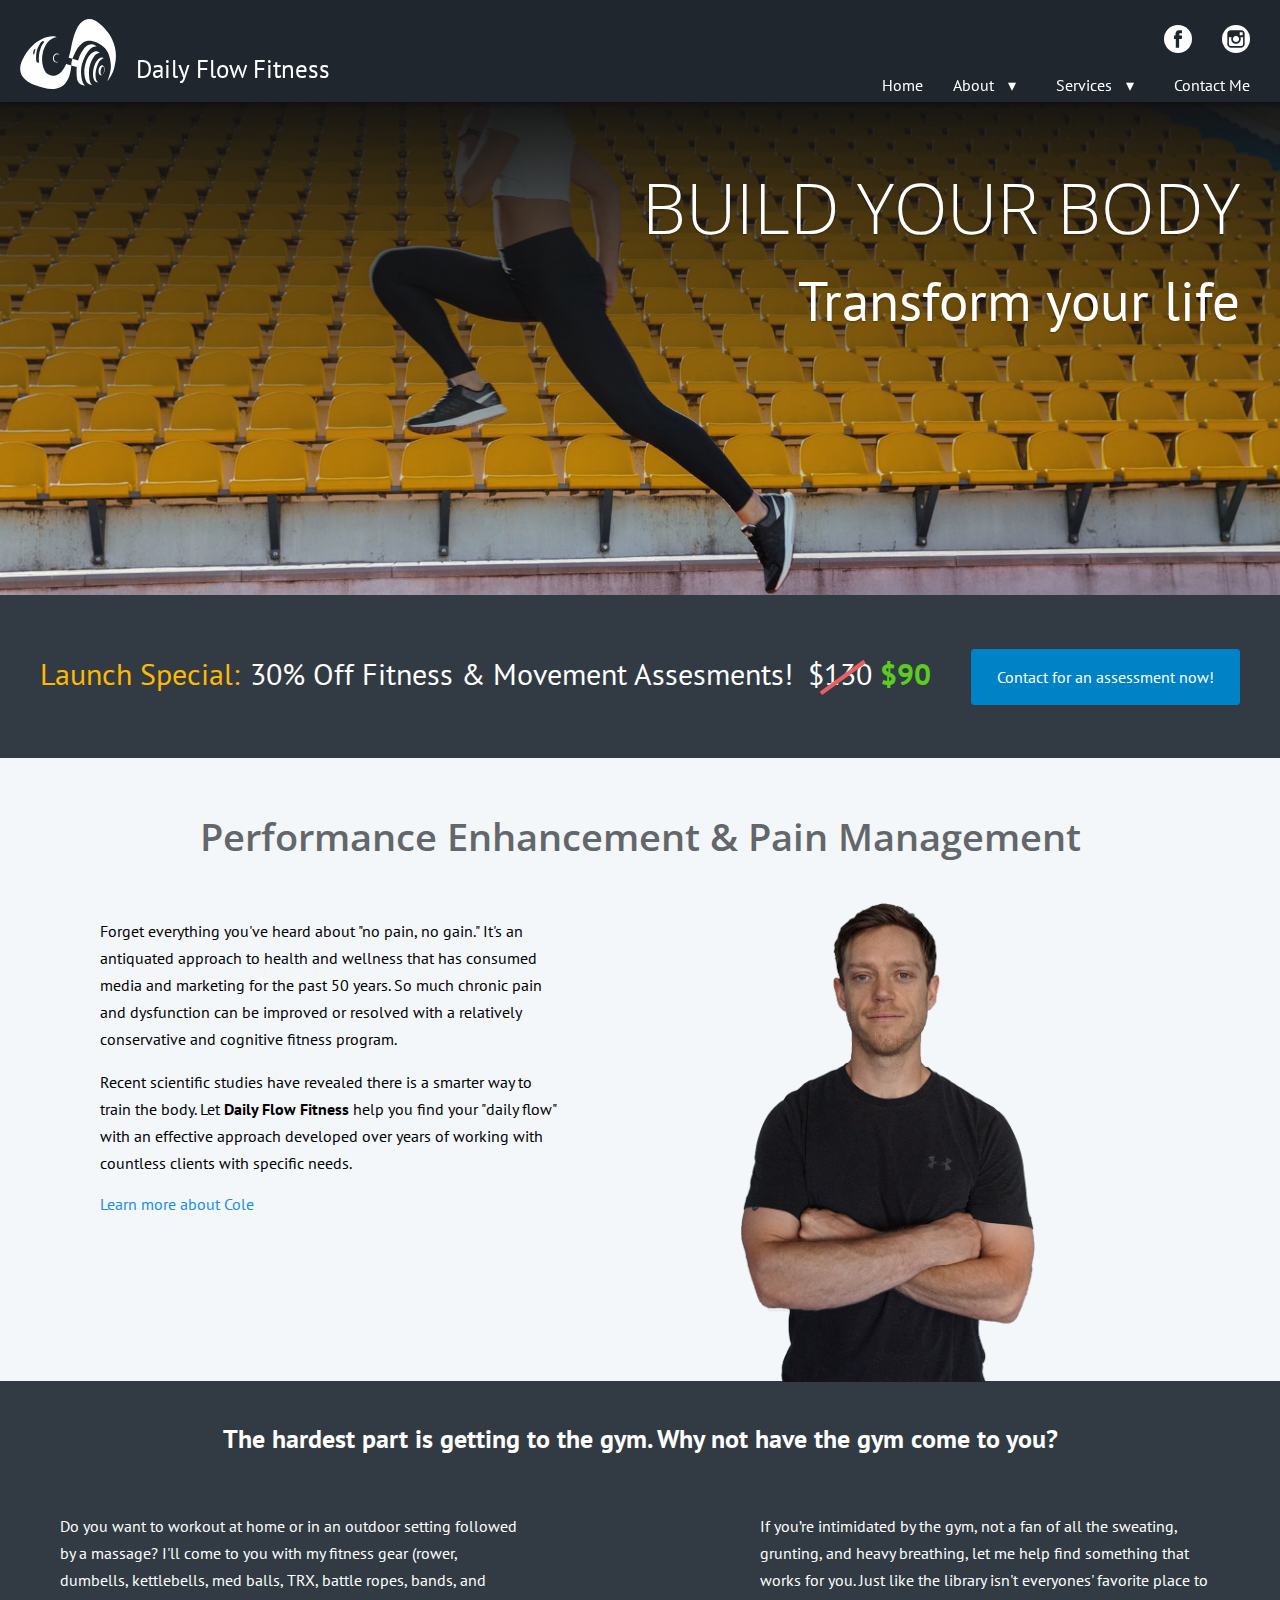
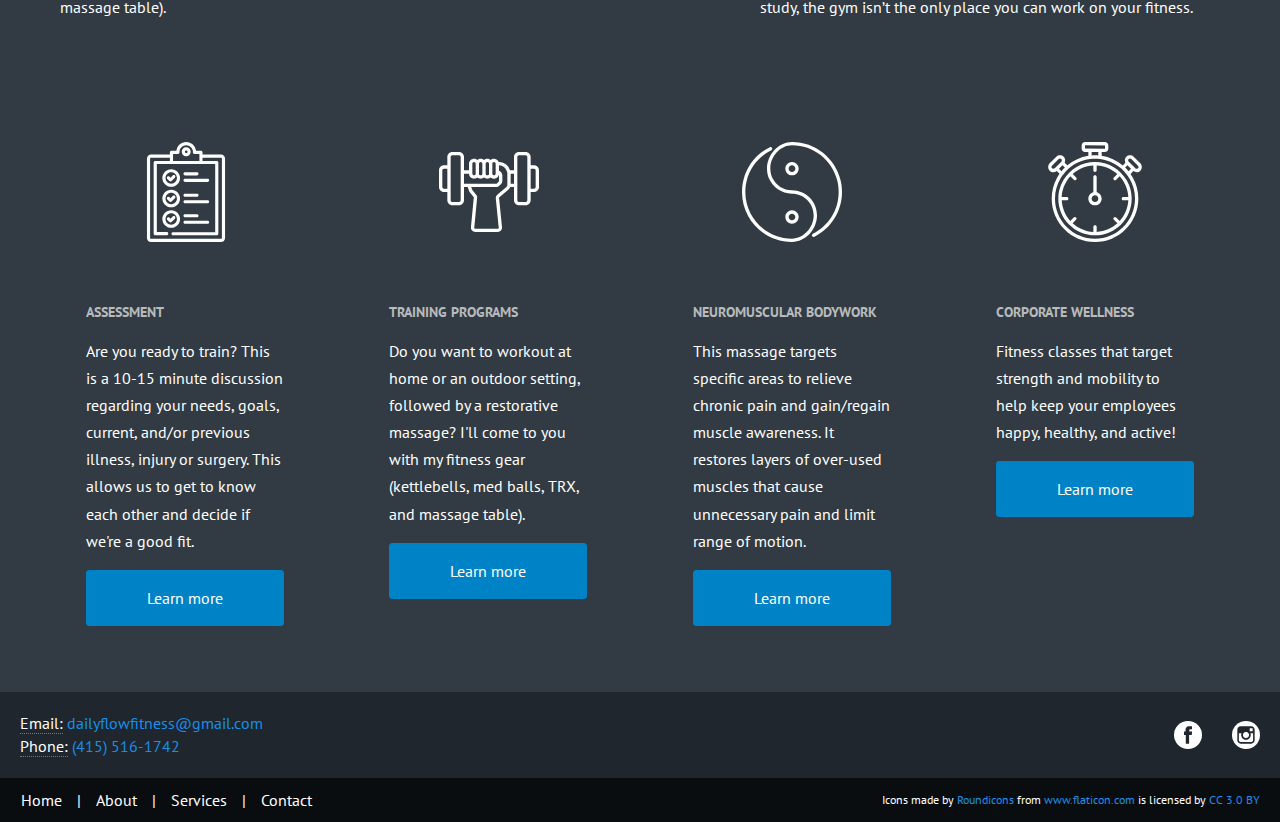
==== commit ee0fd3a5: "(update): launch pricing, home" ====
--- a/index.html
+++ b/index.html
@@ -4,10 +4,13 @@
 <meta charset="UTF-8">
 <meta http-equiv="X-UA-Compatible" content="IE=edge">
 <meta name="viewport" content="width=device-width, initial-scale=1">
-<meta name="description" content="Forget everything you've heard about "no pain, no gain." It's an antiquated approach to health and wellness that has consumed media and marketing for the past 50 years. So much chronic pain and dysfunction can be improved or resolved with a relatively conservative and cognitive fitness program. Cole Citret is the founder of Daily Flow Fitness.">
+<meta name="description" content="Forget everything you've heard about no pain, no gain. It's an antiquated approach to health and wellness that has consumed media and marketing for the past 50 years. So much chronic pain and dysfunction can be improved or resolved with a relatively conservative and cognitive fitness program. Cole Citret is the founder of Daily Flow Fitness.">
 <link rel="image_src" href="http://dailyflowfitness.com/img/jumping.jpg" />
 <meta name="keywords" content="Daily Flow Fitness, Daily, Flow, Fitness, exercise, functional movement, functional, movement, flow, mobility, massage, pain management, trx, kettlebells, training, form, strength, strenth and conditioning, cole, cole citret, performance enhancement, sport-specific, neuromuscular, trigger point, neuromuscular trigger point, myofascial, myofascial release">
 <meta name="author" content="Cole Citret">
+<link rel="icon" type="image/png" sizes="32x32" href="http://dailyflowfitness.com/favicon-32x32.png">
+<link rel="icon" type="image/png" sizes="96x96" href="http://dailyflowfitness.com/favicon-96x96.png">
+<link rel="icon" type="image/png" sizes="16x16" href="http://dailyflowfitness.com/favicon-16x16.png">
 <title>Daily Flow Fitness | Home</title>
 
 <!-- Google Fonts -->
@@ -31,7 +34,7 @@
 </head>
 <body>
   <header>
-  <a class="header__brand" href="index.html">
+  <a class="header__brand" href="/">
     <svg class="img--logo" xmlns="http://www.w3.org/2000/svg" viewBox="0 0 454 331"><g fill="none"><g fill="#FFF"><path d="M173.9 86C166.2 86.7 160.8 87.9 157.8 89.5 146.2 95.4 137.4 101.5 129.6 111.7 119.2 125.5 109 146.9 105.7 171 100.3 210 111.7 236.9 120.6 251 125.2 258.1 138.9 266.8 153.8 268.6 168.3 270.3 188.5 259.2 197.1 248.5 205.6 238 212.7 226.2 218.4 213.1L242.7 219.5C240.6 241 237.3 257.9 232.9 270.3 219.1 308.9 194.3 327.2 161.7 330.5 133.8 333.3 101.2 324.1 69.2 311.9 -0.1 285.4-10.2 241 10.4 195.1 22.3 168.5 37.9 145.4 58.4 126.2 73 112.7 89.2 101.9 104 94.8 122.4 85.9 142.7 80.7 160.6 81.9 164.1 82.2 168.5 83.5 173.9 86ZM92.6 120C87 130 81.2 140.4 78.9 152.4 76 167.4 76.1 182.5 76.4 191.6 76.6 197.4 77 201 80.1 204.3 82.2 206.5 85.7 207.1 90.7 206.1 89.4 196.8 88.8 189.5 88.9 184.2 89.1 175.2 90 165.3 92.6 154.7 97.6 134.8 105.2 118.5 115.5 105.9 110.7 104.7 106.7 105 103.3 106.7 99.1 108.8 95.8 114.4 92.6 120ZM73.7 141.8C69.4 140 66 143.5 63.6 152.4 61.3 161.2 62.2 166.9 66.6 169.4 68.2 163 69.5 157.8 70.3 153.9 71.2 150 72.3 146 73.7 141.8Z"/><path d="M186.7 169.4C184.4 166.9 182.5 165.3 181 164.6 176.7 162.5 171.5 162.8 167.6 164.8 164.3 166.6 161.8 169.1 159.9 171.8 157.8 174.9 156.5 178.3 155.9 183 154.8 191.7 158.3 200.2 164.7 203.6 167.8 205.2 171.1 205.9 175.2 205.2 176.5 205 178.3 204.2 180.5 202.9L178.4 202.1C176.2 203.1 174.5 203.6 173.4 203.6 170.3 203.5 167.3 201.8 165.4 199.7 162.7 196.7 160 189.9 160.5 183.7 160.9 177.5 164.2 172.7 167 170 169.2 168 172.3 166.3 176.2 166.5 178.8 166.6 180.8 167.1 182 168L186.7 169.4Z"/><path d="M230.3 183C236.7 160.5 240.7 143.8 242.3 132.8 245.6 111.3 258.8 59.7 274.7 34.1 287.1 14.1 302.1 3.7 317.3 1 341.8-3.4 356.5 7.2 374.2 20.1 385.2 28.1 395.9 40 406.3 51.5 411.7 57.4 422 69.7 430.6 85.7 438.9 101.2 446 120.2 449.3 135.7 455.9 167 455 190.9 446.9 225.8 444.1 238 441.6 246.1 435 260.6 430.7 270.2 423.3 281.4 413 294.2 425.8 261.9 431.3 235.5 429.4 214.8 428 199.2 425.1 183.3 420.7 171 415.3 155.8 407.8 145.5 400.7 137.7 371.7 106.4 334.8 99 315.7 103.8 304.9 106.5 295.5 112.7 289.1 119.1 282.6 125.5 276.8 130.6 270 142.4 263.3 154.1 261.9 156.8 257.8 165 255.1 170.4 251.9 178.2 248.1 188.3L230.3 183Z"/><path d="M247.9 187.9L274.6 195.8C278.5 183.1 282.3 173.2 285.9 166.1 291.3 155.4 294.3 151.7 298.9 145 305.9 135 315.6 125.7 325.5 122 340.6 116.3 353.3 119.5 363.6 131.4 356 127.6 345.9 130.8 333.3 141.1 326.7 146.4 314.9 162.5 308.3 175.5 301.9 188.1 295.2 205.5 292.1 218 288.6 232.4 288.8 244.1 288.8 254.1 288.8 264.1 291.6 284.2 294.6 293.1 299.3 306.7 304.4 314.1 309.7 315.5 294.3 313.8 283.7 309.2 278 301.9 269.4 290.9 268.8 277.6 267.8 262.4 267.1 252.3 267.3 240.6 268.3 227.4L242.2 219.6C242.7 212.3 243.4 206.6 244.2 202.6 245 198.5 246.2 193.6 247.9 187.9Z"/><path d="M377.8 160.1C371.3 154.8 365.4 152.2 360.1 152.2 352.1 152.2 340.6 157.5 329.8 170 319 182.5 315.2 194.5 310 209.9 304.9 225.4 304.1 241.7 304.1 248.5 304.1 253 304.4 263.7 306.5 274.6 308.3 283.9 312 294.4 315.8 298.8 323.3 307.4 331.7 311.8 340.9 311.8 333.1 305.9 328.5 293.5 327.1 274.6 324.9 246.2 327 232.3 330.9 217.5 334.7 202.8 343.7 186.5 350.3 177 356.4 168.2 365.6 162.6 377.8 160.1Z"/><path d="M396.6 187.7C393.9 184.5 391.1 182.7 388.3 182.3 384.1 181.6 379.2 182.9 372.8 187.7 366.3 192.6 361.3 199.6 356.9 208.6 352.6 217.7 348.9 227.7 346.4 242.4 343.9 257 345.6 271.3 346.4 276 347.8 283.7 350.6 289.4 352.8 291.9 354.9 294.4 359.3 298.2 363.3 299.1 366 299.7 368.5 299.7 370.9 299.1 367.2 297.4 364.5 295.2 362.9 292.7 360.6 288.8 359.7 287 358.9 282.6 356.9 270.3 356.8 263 358.1 251.1 358.9 244.1 360.1 238.5 361.5 233.4 362.5 229.9 363.3 226.8 364.6 223.2 366 219.3 368.2 213.4 370.9 208.2 373.7 202.8 377 198.2 379 196.1 382.3 192.6 384.2 190.8 388.3 188.7 391 187.2 393.8 186.9 396.6 187.7Z"/><path d="M389.4 218.7C393 219 397.6 222.9 399.3 230.5 401.8 242 398.7 248.7 398.4 249.7 397.5 253.2 396 255.9 394.7 258.2 393.4 260.4 391 263.1 388.2 264.9 385.8 266.6 382.9 266.8 380.6 266.2 376.1 265 372.6 259.2 371.7 252.3 370.6 245 372.4 236.9 373.7 233.4 376.1 226.6 381.8 218.2 389.4 218.7ZM393.1 224.7C388.9 223.9 385.2 230 382.7 238.7 381.1 244.2 381.1 247.3 381.1 252.4 381.1 259.3 383.5 263.2 386 263.8 389.7 264.7 393.1 259.1 395.3 253.9 396.8 250.3 398.2 242.5 398.2 239 398.2 235 398.1 232.1 397 229.2 395.9 226.3 394.7 225 393.1 224.7Z"/></g></g></svg>
     <span class="brand__title--header">Daily Flow Fitness</span>
   </a>
@@ -41,7 +44,7 @@
       Menu <span class="menu-icon">&#8801;</span>
       </a>
       <ul class="dropdown-menu" aria-labelledby="phoneNav">
-        <a href="about.html" class="dropdown-item"><li>About</li></a>
+        <a href="cole.html" class="dropdown-item"><li>About</li></a>
         <a href="flow.html" class="dropdown-item"><li>What is Flow?</li></a>
         <a href="cole.html" class="dropdown-item"><li>About Cole</li></a>
         <a href="faqs.html" class="dropdown-item"><li>FAQ's</li></a>
@@ -59,7 +62,7 @@
       <li class="header__socialnav-item"><a href="https://www.facebook.com/DailyFlowFitness/">
         <svg class="icon-white icon-social" xmlns="http://www.w3.org/2000/svg" viewBox="0 0 504 504"><path d="M377.6 0H126C56.8 0 0 56.8 0 126.4V378c0 69.2 56.8 126 126 126h251.6c69.6 0 126.4-56.8 126.4-126.4V126.4C504 56.8 447.2 0 377.6 0zM319.6 252H272v156h-60V252h-32v-64h28v-27.2c0-25.6 12.8-66 66.8-66H324V148h-34.8c-5.6 0-13.2 3.6-13.2 16v24h49.2L319.6 252z"/></svg>
       </a></li>
-      <li class="header__socialnav-item"><a href="https://www.instagram.com/dailyflowfitness/">
+      <li class="header__socialnav-item"><a href="https://www.instagram.com/daily_flow_fitness/">
         <svg class="icon-white icon-social" xmlns="http://www.w3.org/2000/svg" viewBox="0 0 504.4 504.4"><path d="M296.8 219.8c-10-14-26.4-23.2-44.8-23.2 -18.4 0-34.8 9.2-44.8 23.2 -6.4 9.2-10.4 20.4-10.4 32.4 0 30.4 24.8 55.2 55.2 55.2 30.4 0 55.2-24.8 55.2-55.2C307.2 240.2 303.2 229 296.8 219.8z"/><path d="M331.6 220.2c4 8 6.4 20.8 6.4 32 0 47.2-38.4 86-86 86 -47.6 0-86-38.4-86-86 0-11.6 2.4-24 6.4-32H124v128.4c0 16.8 14.8 31.6 31.6 31.6h192.8c16.8 0 31.6-14.8 31.6-31.6V220.2H331.6z"/><polygon points="365.6 131.4 319.2 131.4 319.2 184.6 372 184.6 372 138.2 372 131 "/><path d="M377.6 0.2H126.4C56.8 0.2 0 57 0 126.6v251.6c0 69.2 56.8 126 126.4 126H378c69.6 0 126.4-56.8 126.4-126.4V126.6C504 57 447.2 0.2 377.6 0.2zM408 219.8L408 219.8l0 128.8c0 33.6-26 59.6-59.6 59.6H155.6c-33.6 0-59.6-26-59.6-59.6V219.8v-64c0-33.6 26-59.6 59.6-59.6h192.8c33.6 0 59.6 26 59.6 59.6V219.8z"/></svg>
       </a></li>
       <!-- <li class="header__socialnav-item"><a>
@@ -71,10 +74,10 @@
     </ul>
     <ul class="header__mainnav">
       <li class="header__nav-item active">
-        <a href="index.html">Home</a>
+        <a href="/">Home</a>
       </li>
       <li class="header__nav-item dropdown">
-          <a href="about.html">
+          <a href="cole.html">
             About <span class="caret">&#9662;</span></a>
           <ul class="dropdown__menu">
             <li><a href="flow.html">What is Flow?</a></li>
@@ -117,22 +120,35 @@
       <div class="text-right cta cta--home">
         <div class="white-text build">Build your body</div>
         <div class="white-text transform">Transform your life</div>
-        <a href="contact.html" class="btn btn-blue">
+        <!-- <a href="contact.html" class="btn btn-blue">
           Contact Me Now!
+        </a> -->
+      </div>
+    </div>
+  </section>
+  <section class="panel-bg-dark">
+    <div class="centered">
+      <div class="promobox">
+        <p class="paragraph-light"><span class="special">Launch Special:</span>30% Off Fitness &amp; Movement Assesments!</p>
+        <p class="paragraph-light"><span class="old-price">$130</span> <span class="special-price">$90</span></p>
+        <a href="contact.html" class="btn btn-blue sign-up">
+          Contact for an assessment now!
         </a>
-      </div>
-    </div>
-  </section>
-  <section class="panel-height-500 panel-bg-light">
-      <div class="column centered">
-        <h2 class="section-title">No Pain, No Gain?</h2>
-        <p>Forget everything you've heard about "no pain, no gain." It's an antiquated approach to health and wellness that has consumed media and marketing for the past 50 years. So much chronic pain and dysfunction can be improved or resolved with a relatively conservative and cognitive fitness program.</p>
-        <p>Recent scientific studies have revealed there is a smarter way to train the body. Let <span class="brand-name">Daily Flow Fitness</span> help you find your "daily flow" with an effective approach developed over years of working with countless clients with specific needs.</p>
-        <a href="cole.html" class="link">Learn more about Cole</a>
-      </div>
-      <div class="column centered">
-        <img class="img--about column" src="./img/cole.png">
-    </div>
+      </div>  
+    </div>
+  </section>
+  <section class="panel-bg-light">
+    <div class="centered">
+      <h2 class="section-title">Performance Enhancement &amp; Pain Management</h2>
+    </div>
+    <div class="column centered">
+      <p>Forget everything you've heard about "no pain, no gain." It's an antiquated approach to health and wellness that has consumed media and marketing for the past 50 years. So much chronic pain and dysfunction can be improved or resolved with a relatively conservative and cognitive fitness program.</p>
+      <p>Recent scientific studies have revealed there is a smarter way to train the body. Let <span class="brand-name">Daily Flow Fitness</span> help you find your "daily flow" with an effective approach developed over years of working with countless clients with specific needs.</p>
+      <a href="cole.html" class="link">Learn more about Cole</a>
+    </div>
+    <div class="column centered">
+      <img class="img--about column" src="./img/cole.png">
+  </div>
   </section>
   <section class="panel-bg-dark">
     <div class="centered">
@@ -203,42 +219,36 @@
 <footer>
   <div class="footer__main">
     <div class="column">
-      <a class="brand__title--footer">Daily Flow Fitness</a>
-        <div class="social__container">
-          <address>
-            <abbr title="Email">Email:</abbr> <a href="mailto:dailyflowfitness@gmail.com">dailyflowfitness@gmail.com</a><br>
-            <abbr title="Phone">Phone:</abbr> (415) 516-1742
-          </address>
-          <ul class="nav__social">
-            <li class="nav__social--item"><a href="https://www.facebook.com/DailyFlowFitness/">
-              <svg class="icon-white icon-social" xmlns="http://www.w3.org/2000/svg" viewBox="0 0 504 504"><path d="M377.6 0H126C56.8 0 0 56.8 0 126.4V378c0 69.2 56.8 126 126 126h251.6c69.6 0 126.4-56.8 126.4-126.4V126.4C504 56.8 447.2 0 377.6 0zM319.6 252H272v156h-60V252h-32v-64h28v-27.2c0-25.6 12.8-66 66.8-66H324V148h-34.8c-5.6 0-13.2 3.6-13.2 16v24h49.2L319.6 252z"/></svg>
-            </a></li>
-            <li class="nav__social--item"><a href="https://www.instagram.com/dailyflowfitness/">
-              <svg class="icon-white icon-social" xmlns="http://www.w3.org/2000/svg" viewBox="0 0 504.4 504.4"><path d="M296.8 219.8c-10-14-26.4-23.2-44.8-23.2 -18.4 0-34.8 9.2-44.8 23.2 -6.4 9.2-10.4 20.4-10.4 32.4 0 30.4 24.8 55.2 55.2 55.2 30.4 0 55.2-24.8 55.2-55.2C307.2 240.2 303.2 229 296.8 219.8z"/><path d="M331.6 220.2c4 8 6.4 20.8 6.4 32 0 47.2-38.4 86-86 86 -47.6 0-86-38.4-86-86 0-11.6 2.4-24 6.4-32H124v128.4c0 16.8 14.8 31.6 31.6 31.6h192.8c16.8 0 31.6-14.8 31.6-31.6V220.2H331.6z"/><polygon points="365.6 131.4 319.2 131.4 319.2 184.6 372 184.6 372 138.2 372 131 "/><path d="M377.6 0.2H126.4C56.8 0.2 0 57 0 126.6v251.6c0 69.2 56.8 126 126.4 126H378c69.6 0 126.4-56.8 126.4-126.4V126.6C504 57 447.2 0.2 377.6 0.2zM408 219.8L408 219.8l0 128.8c0 33.6-26 59.6-59.6 59.6H155.6c-33.6 0-59.6-26-59.6-59.6V219.8v-64c0-33.6 26-59.6 59.6-59.6h192.8c33.6 0 59.6 26 59.6 59.6V219.8z"/></svg>
-            </a></li>
-            <!-- <li class="nav__social--item"><a href="">
-              <svg class="icon-white icon-social" xmlns="http://www.w3.org/2000/svg" viewBox="0 0 504.4 504.4"><path d="M377.6 0.2H126.4C56.8 0.2 0 57 0 126.6v251.6c0 69.2 56.8 126 126.4 126H378c69.6 0 126.4-56.8 126.4-126.4V126.6C504 57 447.2 0.2 377.6 0.2zM377.2 189c0 2.8 0 5.6 0 8.4 0 84-64.8 180.8-183.6 180.8 -36.4 0-70.4-10.4-98.8-28.4 5.2 0.4 10 0.8 15.2 0.8 30.4 0 58-10 80-27.2 -28.4-0.4-52-18.8-60.4-44 4 0.8 8 1.2 12 1.2 6 0 12-0.8 17.2-2.4 -28.8-6-50.8-31.6-50.8-62.4V215c8 4.8 18.4 7.6 28.8 8 -17.2-11.2-28.8-30.8-28.8-52.8 0-11.6 3.2-22.4 8.8-32 32 38.4 79.2 63.6 132.8 66.4 -1.2-4.8-1.6-9.6-1.6-14.4 0-35.2 28.8-63.6 64.4-63.6 18.4 0 35.2 7.6 47.2 20 14.8-2.8 28.4-8 40.8-15.6 -4.8 14.8-15.2 27.2-28.4 35.2 13.2-1.6 25.6-4.8 37.2-10C400.4 169 389.6 180.2 377.2 189z"/></svg>
-            </a></li>
-            <li class="nav__social--item"><a href="">
-              <svg class="icon-white icon-social" xmlns="http://www.w3.org/2000/svg" viewBox="0 0 504 504"><polygon points="219.6 202.4 219.6 294.4 304.4 248.8 "/><path d="M377.6 0H126C56.8 0 0 56.8 0 126.4V378c0 69.2 56.8 126 126 126h251.6c69.6 0 126.4-56.8 126.4-126.4V126.4C504 56.8 447.2 0 377.6 0zM408 264.4c0 26.4-2.4 53.2-2.4 53.2s-2.8 22.4-12 32.4c-12 13.2-25.2 13.2-31.2 14 -44 3.2-110 3.6-110 3.6s-82-1.2-107.2-3.6c-6.8-1.2-22.8-0.8-34.8-14 -9.6-10-12-32.4-12-32.4S96 290.8 96 264.4v-24.8c0-26.4 2.4-53.2 2.4-53.2s2.8-22.4 12-32.4c12-13.2 25.2-13.6 31.2-14.4C186 136.4 252 136 252 136s66 0.4 110 3.6c6 0.8 19.6 1.2 31.6 14 9.6 10 12 32.8 12 32.8s2.4 26.8 2.4 53.2V264.4z"/></svg>
-            </a></li> -->
-          </ul>
-        </div>
-      </div>
-      <div class="social__instagram snap-widget">
-        <p class="white-text">Instagram Feed</p>
-        <!-- LightWidget WIDGET -->
-        <iframe src="http://lightwidget.com/widgets/58eb7a9181905ee5a4824dfedcd2f671.html" scrolling="no" allowtransparency="true" class="lightwidget-widget" style="width: 100%; border: 0; overflow: hidden;"></iframe>
-      </div>  
-    </div>
-    <div class="footer__bottom">
-      <ul class="nav__footer">
-        <li class="nav__footer--item"><a href="">Home</a></li>&#124;
-        <li class="nav__footer--item"><a href="">About</a></li>&#124;
-        <li class="nav__footer--item"><a href="">Services</a></li>&#124;
-        <!-- <li class="nav__footer-item"><a href="">Resources</a></li>&#124; -->
-        <li class="nav__footer--item"><a href="">Contact</a></li>
+      <address>
+        <abbr title="Email">Email:</abbr> <a href="mailto:dailyflowfitness@gmail.com">dailyflowfitness@gmail.com</a><br>
+        <abbr title="Phone">Phone:</abbr> <a href="tel:+14155161742">(415) 516-1742</a>
+      </address>
+    </div>
+    <div class="social__container">
+      <ul class="nav__social">
+        <li class="nav__social--item"><a href="https://www.facebook.com/DailyFlowFitness/">
+          <svg class="icon-white icon-social" xmlns="http://www.w3.org/2000/svg" viewBox="0 0 504 504"><path d="M377.6 0H126C56.8 0 0 56.8 0 126.4V378c0 69.2 56.8 126 126 126h251.6c69.6 0 126.4-56.8 126.4-126.4V126.4C504 56.8 447.2 0 377.6 0zM319.6 252H272v156h-60V252h-32v-64h28v-27.2c0-25.6 12.8-66 66.8-66H324V148h-34.8c-5.6 0-13.2 3.6-13.2 16v24h49.2L319.6 252z"/></svg>
+        </a></li>
+        <li class="nav__social--item"><a href="https://www.instagram.com/daily_flow_fitness/">
+          <svg class="icon-white icon-social" xmlns="http://www.w3.org/2000/svg" viewBox="0 0 504.4 504.4"><path d="M296.8 219.8c-10-14-26.4-23.2-44.8-23.2 -18.4 0-34.8 9.2-44.8 23.2 -6.4 9.2-10.4 20.4-10.4 32.4 0 30.4 24.8 55.2 55.2 55.2 30.4 0 55.2-24.8 55.2-55.2C307.2 240.2 303.2 229 296.8 219.8z"/><path d="M331.6 220.2c4 8 6.4 20.8 6.4 32 0 47.2-38.4 86-86 86 -47.6 0-86-38.4-86-86 0-11.6 2.4-24 6.4-32H124v128.4c0 16.8 14.8 31.6 31.6 31.6h192.8c16.8 0 31.6-14.8 31.6-31.6V220.2H331.6z"/><polygon points="365.6 131.4 319.2 131.4 319.2 184.6 372 184.6 372 138.2 372 131 "/><path d="M377.6 0.2H126.4C56.8 0.2 0 57 0 126.6v251.6c0 69.2 56.8 126 126.4 126H378c69.6 0 126.4-56.8 126.4-126.4V126.6C504 57 447.2 0.2 377.6 0.2zM408 219.8L408 219.8l0 128.8c0 33.6-26 59.6-59.6 59.6H155.6c-33.6 0-59.6-26-59.6-59.6V219.8v-64c0-33.6 26-59.6 59.6-59.6h192.8c33.6 0 59.6 26 59.6 59.6V219.8z"/></svg>
+        </a></li>
+        <li class="nav__social--item"><a href="">
+          <svg class="icon-white icon-social" xmlns="http://www.w3.org/2000/svg" viewBox="0 0 504.4 504.4"><path d="M377.6 0.2H126.4C56.8 0.2 0 57 0 126.6v251.6c0 69.2 56.8 126 126.4 126H378c69.6 0 126.4-56.8 126.4-126.4V126.6C504 57 447.2 0.2 377.6 0.2zM377.2 189c0 2.8 0 5.6 0 8.4 0 84-64.8 180.8-183.6 180.8 -36.4 0-70.4-10.4-98.8-28.4 5.2 0.4 10 0.8 15.2 0.8 30.4 0 58-10 80-27.2 -28.4-0.4-52-18.8-60.4-44 4 0.8 8 1.2 12 1.2 6 0 12-0.8 17.2-2.4 -28.8-6-50.8-31.6-50.8-62.4V215c8 4.8 18.4 7.6 28.8 8 -17.2-11.2-28.8-30.8-28.8-52.8 0-11.6 3.2-22.4 8.8-32 32 38.4 79.2 63.6 132.8 66.4 -1.2-4.8-1.6-9.6-1.6-14.4 0-35.2 28.8-63.6 64.4-63.6 18.4 0 35.2 7.6 47.2 20 14.8-2.8 28.4-8 40.8-15.6 -4.8 14.8-15.2 27.2-28.4 35.2 13.2-1.6 25.6-4.8 37.2-10C400.4 169 389.6 180.2 377.2 189z"/></svg>
+        </a></li>
+        <li class="nav__social--item"><a href="">
+          <svg class="icon-white icon-social" xmlns="http://www.w3.org/2000/svg" viewBox="0 0 504 504"><polygon points="219.6 202.4 219.6 294.4 304.4 248.8 "/><path d="M377.6 0H126C56.8 0 0 56.8 0 126.4V378c0 69.2 56.8 126 126 126h251.6c69.6 0 126.4-56.8 126.4-126.4V126.4C504 56.8 447.2 0 377.6 0zM408 264.4c0 26.4-2.4 53.2-2.4 53.2s-2.8 22.4-12 32.4c-12 13.2-25.2 13.2-31.2 14 -44 3.2-110 3.6-110 3.6s-82-1.2-107.2-3.6c-6.8-1.2-22.8-0.8-34.8-14 -9.6-10-12-32.4-12-32.4S96 290.8 96 264.4v-24.8c0-26.4 2.4-53.2 2.4-53.2s2.8-22.4 12-32.4c12-13.2 25.2-13.6 31.2-14.4C186 136.4 252 136 252 136s66 0.4 110 3.6c6 0.8 19.6 1.2 31.6 14 9.6 10 12 32.8 12 32.8s2.4 26.8 2.4 53.2V264.4z"/></svg>
+        </a></li>
       </ul>
+    </div>
+  </div>
+  <div class="footer__bottom">
+    <ul class="nav__footer">
+      <li class="nav__footer--item"><a href="/">Home</a></li>&#124;
+      <li class="nav__footer--item"><a href="cole.html">About</a></li>&#124;
+      <li class="nav__footer--item"><a href="services.html">Services</a></li>&#124;
+      <!-- <li class="nav__footer-item"><a href="">Resources</a></li>&#124; -->
+      <li class="nav__footer--item"><a href="contact.html">Contact</a></li>
+    </ul>
       <div class="disclaimer"><div>Icons made by <a href="https://www.flaticon.com/authors/roundicons" title="Roundicons">Roundicons</a> from <a href="https://www.flaticon.com/" title="Flaticon">www.flaticon.com</a> is licensed by <a href="http://creativecommons.org/licenses/by/3.0/" title="Creative Commons BY 3.0" target="_blank">CC 3.0 BY</a></div>
     </div>
   </div>
--- a/css/styles.css
+++ b/css/styles.css
@@ -1,2 +1,2 @@
-.panel-bg-dark{background-color:#323b43 !important}.panel-bg-light{background-color:#f4f7f9 !important}header a:hover,footer a:hover{text-decoration:none}/*! normalize.css v3.0.3 | MIT License | github.com/necolas/normalize.css */article,aside,details,figcaption,figure,footer,header,hgroup,main,menu,nav,section,.flex-col,summary{display:block}audio,canvas,progress,video{display:inline-block;vertical-align:baseline}audio:not([controls]){display:none;height:0}[hidden],template{display:none}a{background-color:transparent}a:active,a:hover{outline:0}abbr[title]{border-bottom:1px dotted}b,strong{font-weight:bold}dfn{font-style:italic}h1{font-size:2em;margin:0.67em 0}mark{background:#ff0;color:#000}small{font-size:80%}sub,sup{font-size:75%;line-height:0;position:relative;vertical-align:baseline}sup{top:-0.5em}sub{bottom:-0.25em}img{border:0}svg:not(:root){overflow:hidden}figure{margin:1em 40px}hr{box-sizing:content-box;height:0}pre{overflow:auto}code,kbd,pre,samp{font-family:monospace, monospace;font-size:1em}*,*:after,*:before,html,section,.flex-col{-webkit-box-sizing:border-box;-moz-box-sizing:border-box;box-sizing:border-box}html,body{font-family:"PT Sans",sans-serif;font-size:16px;font-weight:100;line-height:1.5;margin:0;padding:0}.h1,.h2,.h3,.h4,.h5,.h6,h1,h2,h3,h4,h5,h6{font-family:inherit;line-height:1.4;color:#63666a;font-weight:600;display:block}h1,h2,h3,h4,h5,h6{margin-bottom:20px;line-height:1.4;-webkit-margin-before:0;-webkit-margin-after:0;-webkit-margin-start:0;-webkit-margin-end:0}.h1,h1{font-family:"Open Sans",sans-serif;font-size:44px;-webkit-margin-before:0.83em;-webkit-margin-after:0.83em;margin-bottom:1.5em}@media (max-width: 599px){.h1,h1{font-size:34px}}.h2,h2{font-family:"Open Sans",sans-serif;font-size:38px;-webkit-margin-before:0.83em}@media (max-width: 599px){.h2,h2{font-size:28px;-webkit-margin-before:0}}.h3,h3{font-family:"PT Sans",sans-serif;font-size:32px;margin:0}@media (max-width: 599px){.h3,h3{font-size:22px}}.h4,h4{font-family:"PT Sans",sans-serif;font-size:26px}@media (max-width: 599px){.h4,h4{font-size:20px;-webkit-margin-before:0}}.h5,h5{font-family:"PT Sans",sans-serif;font-size:20px;margin:0}.h6,h6{font-family:"PT Sans",sans-serif;font-size:16px}blockquote{max-width:600px;margin:0 auto 40px auto;padding:10px 20px 10px 40px;color:#fff;text-align:left;border-radius:0 3px 3px 0;border-left:3px solid #CED7DF;font-size:20px}@media (max-width: 599px){blockquote{font-size:16px}}blockquote footer{display:block;font-size:80%;line-height:1.42857143;color:#fff;background:transparent}blockquote footer a{color:#fff;cursor:pointer;text-decoration:underline}blockquote footer:before{content:'\2014 \00A0'}p{line-height:1.7;margin:15px 0;font-family:"PT Sans",sans-serif;font-weight:400}label{display:block;max-width:100%;margin:0 0 5px 0;font-weight:bold}fieldset{border:0}ul ul,ol ul,ul ol,ol ol{margin-bottom:0}ul,ol{list-style-type:none;margin:0;padding:0;-webkit-margin-before:0;-webkit-margin-after:0;-webkit-margin-start:0px;-webkit-margin-end:0px;-webkit-padding-start:0}a,button{font-family:"PT Sans",sans-serif;text-decoration:none;font-weight:400;color:#168eea}a:focus,a:active,a:hover,button:focus,button:active,button:hover{color:#168eea;text-decoration:none;outline:none}button,[type="button"],[type="submit"],[type="reset"]{-webkit-apperance:button;overflow:visible}input{margin:0 0 5px 0;padding:6px 12px;display:block;font-family:"PT Sans",sans-serif;font-size:14px;font-weight:400;line-height:1.42857143;width:100%;height:40px;color:#63666a;background-color:#fff;background-image:none;border:1px solid #e7e8e8;border-radius:4px;-webkit-box-shadow:inset 0 1px 1px rgba(0,0,0,0.075);box-shadow:inset 0 1px 1px rgba(0,0,0,0.075);-wekit-transition:border-color ease-in-out .15s, box-shadow ease-in-out .15s;-o-transition:border-color ease-in-out .15s, box-shadow ease-in-out .15s;transition:border-color ease-in-out .15s, box-shadow ease-in-out .15s}::-webkit-input-placeholder{color:#63666a}::-moz-placeholder{color:#63666a}:-ms-input-placeholder{color:#63666a}:-moz-placeholder{color:#63666a}img{width:100%;margin:0 auto}section,.flex-col{width:100%;text-align:center;height:auto;display:-webkit-flex;display:flex;-webkit-flex-wrap:wrap;-ms-flex-wrap:wrap;flex-wrap:wrap}table{width:100%;max-width:100%}th{text-align:left;padding:0}table>tbody>tr>td,table>tbody>tr>th,table>tfoot>tr>td,table>tfoot>tr>th,table>thead>tr>td,table>thead>tr>th{padding:8px;width:35%;line-height:1.42857143;vertical-align:top;border-top:1px solid #ddd}table>thead>tr>th{vertical-align:bottom;border-bottom:2px solid #ddd}table>caption+thead>tr:first-child>td,table>caption+thead>tr:first-child>th,table>colgroup+thead>tr:first-child>td,table>colgroup+thead>tr:first-child>th,table>thead:first-child>tr:first-child>td,table>thead:first-child>tr:first-child>th{border-top:0}iframe{max-width:600px;height:500px;width:100%;margin:0 auto;padding:0;border:0 !important;font:inherit;vertical-align:baseline}address{margin-bottom:20px;font-style:normal;line-height:1.42857143}abbr[title]{cursor:help;border-bottom:1px dotted #777}abbr[title]{text-decoration:dotted}.btn{margin:0 5px;padding:15px 25px;text-transform:none;border-radius:3px;display:inline-block;position:relative;cursor:pointer;min-height:36px;min-width:88px;text-align:center;font-size:16px;font-style:inherit;font-variant:inherit;font-family:inherit;text-decoration:none;overflow:hidden;transition:box-shadow 0.4s cubic-bezier(0.25, 0.8, 0.25, 1),background-color 0.4s cubic-bezier(0.25, 0.8, 0.25, 1);white-space:nowrap;vertical-align:middle}.btn-white{background-color:#fff;color:#fff;border:1px solid #fff}.btn-white:hover{color:#fff;background-color:#e6e6e6;border-color:#e0e0e0}.btn-gray{background-color:#b8babb;color:#fff;border:1px solid #b8babb}.btn-gray:hover{color:#fff;background-color:#9ea1a2;border-color:#999c9d}.btn-green{background-color:#5dcc20;color:#fff;border:1px solid #5dcc20}.btn-green:hover{color:#fff;background-color:#49a019;border-color:#459718}.btn-red{background-color:#e86160;color:#fff;border:1px solid #e86160}.btn-red:hover{color:#fff;background-color:#e23533;border-color:#e02c2b}.btn-blue{background-color:#0083c6;color:#fff;border:1px solid #0083c6}.btn-blue:hover{color:#fff;background-color:#006193;border-color:#005b89}.btn-reverse-white{color:#fff;background-color:transparent;border:1px solid #fff}.btn-reverse-white:hover{color:#e0e0e0;background-color:transparent;border-color:#e0e0e0}.btn-reverse-gray{color:#b8babb;background-color:transparent;border:1px solid #b8babb}.btn-reverse-gray:hover{color:#999c9d;background-color:transparent;border-color:#999c9d}.btn-reverse-green{color:#5dcc20;background-color:transparent;border:1px solid #5dcc20}.btn-reverse-green:hover{color:#459718;background-color:transparent;border-color:#459718}.btn-reverse-red{color:#e86160;background-color:transparent;border:1px solid #e86160}.btn-reverse-red:hover{color:#e02c2b;background-color:transparent;border-color:#e02c2b}.btn-reverse-blue{color:#0083c6;background-color:transparent;border:1px solid #0083c6}.btn-reverse-blue:hover{color:#005b89;background-color:transparent;border-color:#005b89}.link-white{color:#fff;background-color:transparent;border:1px solid transparent}.link-white:hover{color:#e0e0e0;background-color:transparent;border-color:transparent}.link-gray{color:#b8babb;background-color:transparent;border:1px solid transparent}.link-gray:hover{color:#999c9d;background-color:transparent;border-color:transparent}.link-green{color:#5dcc20;background-color:transparent;border:1px solid transparent}.link-green:hover{color:#459718;background-color:transparent;border-color:transparent}.link-red{color:#e86160;background-color:transparent;border:1px solid transparent}.link-red:hover{color:#e02c2b;background-color:transparent;border-color:transparent}.link-blue{color:#0083c6;background-color:transparent;border:1px solid transparent}.link-blue:hover{color:#005b89;background-color:transparent;border-color:transparent}.btn-dark-bg.link-gray:hover{color:#dfe0e0}.btn-dark-bg.link-blue:hover{color:#14afff}.btn-dark-bg.link-red:hover{color:#f2a3a3}.btn-dark-bg.link-green:hover{color:#87e454}.paragraph,.paragraph-light,.table__paragraph{font-size:16px;line-height:1.6;color:#2a2f33;margin-bottom:20px}.paragraph-light{color:#fff}.section-title{text-transform:capitalize}.text-left{text-align:left}.text-right{text-align:right}.text-italic{font-style:italic}.lead{font-size:17.5px;line-height:28px}.small{font-size:14px}.white-text{color:#fff}.dark-gray-text{color:#63666a}.cta,.cta--home{text-shadow:0 1px 2px rgba(0,0,0,0.3);-webkit-box-align:center;-ms-flex-align:center;align-items:center}.cta--home{margin:60px 40px 0 auto;display:-webkit-flex;display:flex;-webkit-flex-direction:column;-ms-flex-direction:column;flex-direction:column;-webkit-box-align:end;-ms-flex-align:end;align-items:flex-end}.cta--home .build{font-size:35px;font-family:"Open Sans",sans-serif;text-transform:uppercase}@media (min-width: 900px){.cta--home .build{font-size:70px}}.cta--home .transform{font-family:"PT Sans",sans-serif;font-size:25px;margin-bottom:50px}@media (min-width: 900px){.cta--home .transform{font-size:55px;margin-bottom:20px}}.brand-name{font-weight:bold}.list-unstyled{list-style-type:none;text-align:left}.list-styled,.list-disc,.list-numbered{text-align:left;margin:20px 0 20px 20px}.list-disc{list-style-type:disc}.list-numbered{list-style-type:decimal}.faq li{padding:20px 0}@media (max-width: 599px){.faq li{border-bottom:1px solid #ccc}}.question{font-weight:bold}.answer{display:block;margin-left:20px}.icon,.icon-social,.icon-small,.icon-medium{cursor:pointer}.icon-white{fill:#fff}.icon-white:hover{fill:#e7e8e8}.icon-black{fill:#000}.icon-black:hover{fill:#0083c6}.icon-circle,.icon-social{border-radius:50%}.icon-social{height:28px}.icon-small{height:70px;padding:10px 20px}.icon-medium{height:100px}.page{margin:0 auto;overflow:hidden;position:relative;padding-top:95px}@media (max-width: 599px){.page{padding-top:180px}}.panel-bg-dark{margin:0 auto;padding:0 20px}.panel-bg-dark .m-tb-40,.panel-bg-dark .m-tb-20{padding:0}.panel-bg-light{margin:0 auto;padding:0 20px}.panel-bg-light .m-tb-40,.panel-bg-light .m-tb-20{padding:0}.panel-height-500{height:auto}@media (min-width: 1200px){.panel-height-500{height:500px}}.w-800{max-width:800px;padding:0 20px}.flex-col{margin:0 auto;-webkit-flex-direction:column;-ms-flex-direction:column;flex-direction:column;-webkit-box-pack:center;-ms-flex-pack:center;-webkit-box-pack:center;-ms-flex-pack:center;justify-content:center}.flex-cards{display:-webkit-flex;display:flex;-webkit-flex-wrap:wrap;-ms-flex-wrap:wrap;flex-wrap:wrap;-webkit-box-pack:center;-ms-flex-pack:center;justify-content:center;margin:50px auto;max-width:1200px;width:100%}@media (min-width: 1200px){.flex-cards{-webkit-box-pack:justify;-ms-flex-pack:justify;justify-content:space-between}}.centered{margin:0 auto;position:relative;padding:20px 0;width:100%}.column{-webkit-flex-direction:column;-ms-flex-direction:column;flex-direction:column;width:500px;max-width:100%;text-align:left;padding:20px}.m-tb-40{margin:40px auto;padding:0 20px}.m-tb-20{margin:20px auto;padding:0 20px}.p-0{padding:0}.banner__price{background-color:#b8babb}.banner__price h5{color:#2a2f33}.table__paragraph{text-align:left;display:-webkit-flex;display:flex}.table__description,.table__price{width:250px;text-align:left}.alert-success{color:#3c763d;background-color:#dff0d8;border-color:#d6e9c6}.alert-danger{color:#a94442;background-color:#f2dede;border-color:#ebccd1}.alert{padding:15px;margin-bottom:20px;border:1px solid transparent;border-radius:4px}.alert-dismissable .close,.alert-dismissible .close{position:relative;top:-2px;right:-21px;color:inherit}.training-navigation{position:relative;display:-webkit-flex;display:flex;-webkit-flex-wrap:wrap;-ms-flex-wrap:wrap;flex-wrap:wrap;-webkit-box-pack:center;-ms-flex-pack:center;justify-content:center;margin:0 auto;width:100%;background-color:#0083c6;padding:20px 0}.training-navigation a{margin:5px 10px}.card,.blog{display:-webkit-flex;display:flex;-webkit-flex-direction:column;-ms-flex-direction:column;flex-direction:column;-webkit-box-pack:start;-ms-flex-pack:start;-webkit-box-pack:start;-ms-flex-pack:start;justify-content:flex-start;text-align:left;width:250px;margin:0 20px;position:relative;border:1px solid transparent;color:#fff;border-radius:3px;padding:25px;background-color:transparent}.card.skin-light,.skin-light.blog{background-color:#fff;color:#63666a}.card.skin-dark,.skin-dark.blog{background-color:#63666a;color:#fff}.card .btn,.blog .btn{margin:0}.card-name,.blog-name{font-size:16px;color:#63666a;display:block;margin-bottom:15px}.card-title,.blog-title{display:block}.card-title a,.blog-title a{color:#b8babb;font-weight:700;font-size:14px;text-transform:uppercase}.dark-text a{color:#000}.dark-text a:hover{color:#b8babb}.card-display,.card-icon,.blog-display{width:-webkit-calc(100% + 3px);width:calc(100% + 3px);height:100px;display:block;position:absolute;left:-1px;top:-1px;border-radius:3px 3px 0 0}.card-icon{display:-webkit-flex;display:flex;-webkit-box-pack:center;-ms-flex-pack:center;justify-content:center;-webkit-box-align:center;-ms-flex-align:center;align-items:center;position:relative;padding-bottom:50px;height:auto}.card-display.primaryColor,.primaryColor.card-icon,.primaryColor.blog-display{background-color:#168eea}.blog{border-radius:6px;padding:165px 0 25px 0;background-color:#fff;margin:0 20px}.blog-name{margin:0 15px 15px 15px}.blog-title{margin-left:15px}.blog-display{height:160px}.img--about{max-width:335px;padding:0 20px;margin:0 0 -27px 0}@media (min-width: 600px){.img--about{padding:0 20px}}@media (max-width: 599px){.img--about{width:260px}}.img--cole{max-width:500px}.img--logo{height:70px;width:auto;margin-right:20px}@media (max-width: 599px){.img--logo{display:none}}.img--assessment{max-width:500px}.img--banner,.img--home,.img--flow,.img--question,.img--coporate,.img--contact,.img--training,.img--services{background-position:center;background-repeat:no-repeat;background-size:cover;height:250px}.img--home{background-image:url("../img/jumping.jpg");height:350px}@media (min-width: 900px){.img--home{height:500px}}.img--flow{background-image:url("../img/flow.jpg");height:650px}@media (max-width: 599px){.img--flow{height:800px}}.img--question{background-image:url("../img/question-banner.jpg");height:200px}.img--coporate{background-image:url("../img/corporate-banner.jpg")}.img--contact{background-image:url("../img/contact-banner.jpg");background-position:bottom center}@media (max-width: 599px){.img--contact{height:300px}}.img--training{background-image:url("../img/training-banner.jpg");background-position:0 44%}.img--services{background-image:url("../img/services-banner.jpg");height:180px}.overlay{width:100%;height:100%;background:#131313;background:-moz-linear-gradient(top, #131313 0%, rgba(19,19,19,0.59) 41%, rgba(28,28,28,0.4) 60%, rgba(171,171,171,0) 100%);background:-webkit-gradient(left top, left bottom, color-stop(0%, #131313), color-stop(41%, rgba(19,19,19,0.59)), color-stop(60%, rgba(28,28,28,0.4)), color-stop(100%, rgba(171,171,171,0)));background:-webkit-linear-gradient(top, #131313 0%, rgba(19,19,19,0.59) 41%, rgba(28,28,28,0.4) 60%, rgba(171,171,171,0) 100%)}.timeline{display:inline-block}.events-content svg{display:block;margin:0 auto}.cd-horizontal-timeline{opacity:0;margin:2em auto;-webkit-transition:opacity 0.2s;-moz-transition:opacity 0.2s;transition:opacity 0.2s}.cd-horizontal-timeline::before{content:'mobile';display:none}.cd-horizontal-timeline.loaded{opacity:1}.cd-horizontal-timeline .timeline{position:relative;height:100px;width:100%;max-width:1200px;margin:60px auto 0 auto}.cd-horizontal-timeline .events-wrapper{position:relative;height:100%;margin:0 40px;overflow:hidden}.cd-horizontal-timeline .events-wrapper::after,.cd-horizontal-timeline .events-wrapper::before{content:'';position:absolute;z-index:2;top:0;height:100%;width:20px}.cd-horizontal-timeline .events-wrapper::before{left:0;background-image:-webkit-linear-gradient(left, #f8f8f8, rgba(248,248,248,0));background-image:linear-gradient(to right, #f8f8f8, rgba(248,248,248,0))}.cd-horizontal-timeline .events-wrapper::after{right:0;background-image:-webkit-linear-gradient(right, #f8f8f8, rgba(248,248,248,0));background-image:linear-gradient(to left, #f8f8f8, rgba(248,248,248,0))}.cd-horizontal-timeline .events{position:absolute;z-index:1;left:0;top:49px;height:2px;background:#dfdfdf;-webkit-transition:-webkit-transform 0.4s;-moz-transition:-moz-transform 0.4s;transition:transform 0.4s}.cd-horizontal-timeline .filling-line{position:absolute;z-index:1;left:0;top:0;height:100%;width:100%;background-color:#0083c6;-webkit-transform:scaleX(0);-moz-transform:scaleX(0);-ms-transform:scaleX(0);-o-transform:scaleX(0);transform:scaleX(0);-webkit-transform-origin:left center;-moz-transform-origin:left center;-ms-transform-origin:left center;-o-transform-origin:left center;transform-origin:left center;-webkit-transition:-webkit-transform 0.3s;-moz-transition:-moz-transform 0.3s;transition:transform 0.3s}.cd-horizontal-timeline .events a{position:absolute;cursor:pointer;bottom:0;z-index:2;text-align:center;font-family:"Open Sans",sans-serif;padding-bottom:10px;color:#383838;-webkit-transform:translateZ(0);-moz-transform:translateZ(0);-ms-transform:translateZ(0);-o-transform:translateZ(0);transform:translateZ(0)}.cd-horizontal-timeline .events a:hover{font-weight:bold;color:#0083c6;text-decoration:none}.cd-horizontal-timeline .events li:nth-of-type(odd) a{padding-bottom:30px}.cd-horizontal-timeline .events a::after{content:'';position:absolute;left:50%;right:auto;-webkit-transform:translateX(-50%);-moz-transform:translateX(-50%);-ms-transform:translateX(-50%);-o-transform:translateX(-50%);transform:translateX(-50%);bottom:-5px;height:12px;width:12px;border-radius:50%;border:2px solid #0083c6;background-color:#f8f8f8;-webkit-transition:background-color 0.3s, border-color 0.3s;-moz-transition:background-color 0.3s, border-color 0.3s;transition:background-color 0.3s, border-color 0.3s}.no-touch .cd-horizontal-timeline .events a:hover::after{background-color:#0083c6;border-color:#0083c6}.cd-horizontal-timeline .events a.selected::after{background-color:#0083c6;border-color:#0083c6}.cd-horizontal-timeline .events a.older-event::after{border-color:#0083c6}@media only screen and (min-width: 1100px){.cd-horizontal-timeline{margin:40px auto}.cd-horizontal-timeline::before{content:'desktop'}}.cd-timeline-navigation a{position:absolute;z-index:1;top:50%;bottom:auto;-webkit-transform:translateY(-50%);-moz-transform:translateY(-50%);-ms-transform:translateY(-50%);-o-transform:translateY(-50%);transform:translateY(-50%);height:34px;width:34px;border-radius:50%;border:2px solid #dfdfdf;overflow:hidden;color:transparent;text-indent:100%;white-space:nowrap;-webkit-transition:border-color 0.3s;-moz-transition:border-color 0.3s;transition:border-color 0.3s}.cd-timeline-navigation a::after{content:'';position:absolute;height:16px;width:16px;left:50%;top:50%;bottom:auto;right:auto;-webkit-transform:translateX(-50%) translateY(-50%);-moz-transform:translateX(-50%) translateY(-50%);-ms-transform:translateX(-50%) translateY(-50%);-o-transform:translateX(-50%) translateY(-50%);transform:translateX(-50%) translateY(-50%);background:url(../img/cd-arrow.svg) no-repeat 0 0}.cd-timeline-navigation a.prev{left:0;-webkit-transform:translateY(-50%) rotate(180deg);-moz-transform:translateY(-50%) rotate(180deg);-ms-transform:translateY(-50%) rotate(180deg);-o-transform:translateY(-50%) rotate(180deg);transform:translateY(-50%) rotate(180deg)}.cd-timeline-navigation a.next{right:0}.no-touch .cd-timeline-navigation a:hover{border-color:#7b9d6f}.cd-timeline-navigation a.inactive{cursor:not-allowed}.cd-timeline-navigation a.inactive::after{background-position:0 -16px}.no-touch .cd-timeline-navigation a.inactive:hover{border-color:#dfdfdf}.cd-horizontal-timeline .events-content{position:relative;width:100%;margin:0;overflow:hidden;-webkit-transition:height 0.4s;-moz-transition:height 0.4s;transition:height 0.4s}.cd-horizontal-timeline .events-content li{position:absolute;z-index:1;width:100%;left:0;top:0;-webkit-transform:translateX(-100%);-moz-transform:translateX(-100%);-ms-transform:translateX(-100%);-o-transform:translateX(-100%);transform:translateX(-100%);padding:0 5%;opacity:0;-webkit-animation-duration:0.4s;-moz-animation-duration:0.4s;animation-duration:0.4s;-webkit-animation-timing-function:ease-in-out;-moz-animation-timing-function:ease-in-out;animation-timing-function:ease-in-out}.cd-horizontal-timeline .events-content li.selected{position:relative;z-index:2;opacity:1;-webkit-transform:translateX(0);-moz-transform:translateX(0);-ms-transform:translateX(0);-o-transform:translateX(0);transform:translateX(0)}.cd-horizontal-timeline .events-content li.enter-right,.cd-horizontal-timeline .events-content li.leave-right{-webkit-animation-name:cd-enter-right;-moz-animation-name:cd-enter-right;animation-name:cd-enter-right}.cd-horizontal-timeline .events-content li.enter-left,.cd-horizontal-timeline .events-content li.leave-left{-webkit-animation-name:cd-enter-left;-moz-animation-name:cd-enter-left;animation-name:cd-enter-left}.cd-horizontal-timeline .events-content li.leave-right,.cd-horizontal-timeline .events-content li.leave-left{-webkit-animation-direction:reverse;-moz-animation-direction:reverse;animation-direction:reverse}.cd-horizontal-timeline .events-content li>*{max-width:800px;margin:0 auto}.cd-horizontal-timeline .events-content h2{font-weight:bold;font-size:2.6rem;font-family:"Open Sans",sans-serif;font-weight:700;line-height:1.2}.cd-horizontal-timeline .events-content em{display:block;font-style:italic;margin:10px auto}.cd-horizontal-timeline .events-content p{font-size:1.2rem;color:#959595}.cd-horizontal-timeline .events-content em,.cd-horizontal-timeline .events-content p{line-height:1.6}@-webkit-keyframes cd-enter-right{0%{opacity:0;-webkit-transform:translateX(100%)}100%{opacity:1;-webkit-transform:translateX(0%)}}@-moz-keyframes cd-enter-right{0%{opacity:0;-moz-transform:translateX(100%)}100%{opacity:1;-moz-transform:translateX(0%)}}@keyframes cd-enter-right{0%{opacity:0;-webkit-transform:translateX(100%);-moz-transform:translateX(100%);-ms-transform:translateX(100%);-o-transform:translateX(100%);transform:translateX(100%)}100%{opacity:1;-webkit-transform:translateX(0%);-moz-transform:translateX(0%);-ms-transform:translateX(0%);-o-transform:translateX(0%);transform:translateX(0%)}}@-webkit-keyframes cd-enter-left{0%{opacity:0;-webkit-transform:translateX(-100%)}100%{opacity:1;-webkit-transform:translateX(0%)}}@-moz-keyframes cd-enter-left{0%{opacity:0;-moz-transform:translateX(-100%)}100%{opacity:1;-moz-transform:translateX(0%)}}@keyframes cd-enter-left{0%{opacity:0;-webkit-transform:translateX(-100%);-moz-transform:translateX(-100%);-ms-transform:translateX(-100%);-o-transform:translateX(-100%);transform:translateX(-100%)}100%{opacity:1;-webkit-transform:translateX(0%);-moz-transform:translateX(0%);-ms-transform:translateX(0%);-o-transform:translateX(0%);transform:translateX(0%)}}header{display:-webkit-flex;display:flex;-webkit-flex-direction:column;-ms-flex-direction:column;flex-direction:column;-webkit-box-align:center;-ms-flex-align:center;align-items:center;position:relative;background-color:#1f262d;width:100%;height:auto;padding:10px 15px 0 15px;box-shadow:1px 3px 3px rgba(0,0,0,0.2);z-index:3;position:fixed}@media (max-width: 599px){header{padding:10px 15px}}@media (min-width: 600px){header{-webkit-flex-direction:row;-ms-flex-direction:row;flex-direction:row}}.header__brand{height:auto;display:-webkit-flex;display:flex;max-width:350px;font-size:25px;color:#fff;margin:0 auto;cursor:pointer}@media (min-width: 600px){.header__brand{margin:5px auto 10px 5px;-webkit-box-align:end;-ms-flex-align:end;align-items:flex-end;margin-right:auto}}.header__brand:hover{color:#fff}.header__nav{display:-webkit-flex;display:flex;-webkit-flex-direction:column;-ms-flex-direction:column;flex-direction:column;position:relative;-webkit-box-align:center;-ms-flex-align:center;align-items:center;margin-top:15px}@media (min-width: 600px){.header__nav{-webkit-box-align:end;-ms-flex-align:end;align-items:flex-end}}.header__social,.header__mainnav{display:-webkit-flex;display:flex;-webkit-box-align:end;-ms-flex-align:end;align-items:flex-end;position:relative}.header__mainnav{bottom:-3px}@media (max-width: 599px){.header__mainnav{display:none}}.header__socialnav-item,.header__nav-item{padding:8px 15px;cursor:pointer;position:relative}.header__socialnav-item{padding:0 15px}.header__socialnav-item a{color:#fff}.dropdown .caret{color:#fff;margin:10px}.dropdown__menu{visibility:hidden;opacity:0;position:absolute;background-color:#fff;width:175px;border-top:5px solid #0083c6;border-radius:3px;top:100%;left:0;box-shadow:1px 3px 3px rgba(0,0,0,0.2);transition:opacity .2s ease-in}.dropdown__menu li{display:block}.dropdown__menu li a{padding:8px 20px;color:#63666a;display:block;margin:0 auto;line-height:1}.dropdown__menu li:hover{background-color:#e7e8e8}.header__nav-item{border-top:3px solid transparent}.header__nav-item a{position:relative;color:#fff}.header__nav-item:hover{color:inherit;border-top:3px solid #0083c6}.header__nav-item:hover .dropdown__menu{visibility:visible;opacity:1}.dropdown-nav{display:none}@media (max-width: 599px){.dropdown-nav{display:block;width:100%;text-align:center}}.dropdown-nav .dropdown{position:relative;display:block;cursor:pointer}.dropdown-nav .btn-menu{display:-webkit-flex;display:flex;-webkit-box-pack:center;-ms-flex-pack:center;justify-content:center;-webkit-box-align:center;-ms-flex-align:center;align-items:center;padding:5px 25px}.dropdown-nav .btn-menu .menu-icon{font-size:35px;color:#fff;padding-left:10px}.dropdown-nav .dropdown-menu{display:none}.dropdown-nav .open>.dropdown-menu{display:block;position:relative;width:100%;margin:0;border-radius:0;padding:0;border:0;box-shadow:none;background-color:#1f262d;-webkit-background-clip:border-box;background-clip:border-box;top:0;left:0;z-index:1000;float:left;font-size:14px}.dropdown-nav .dropdown-item{color:#fff;display:block;width:auto;padding:15px 5px 15px 10px;transition:all 0.2s}.dropdown-nav .open>.dropdown-menu li{width:100%;padding:0;margin:0}.horizontal-divider{display:block;width:100%;height:0;border-bottom:1px solid #eff3f6;margin:60px 0}.brand__title,.brand__title--header,.brand__title--footer{font-size:25px;color:#fff;cursor:pointer}.brand__title:hover,.brand__title--header:hover,.brand__title--footer:hover{color:#e6e6e6}.brand__title--header{display:none}@media (max-width: 599px){.brand__title--header{display:block;padding-bottom:10px}}@media (min-width: 900px){.brand__title--header{display:inline-block}}.brand__title--footer{padding-bottom:20px}@media (min-width: 600px){.brand__title--footer{padding:0;margin-right:auto}}footer{display:-webkit-flex;display:flex;-webkit-box-align:center;-ms-flex-align:center;align-items:center;-webkit-flex-direction:column;-ms-flex-direction:column;flex-direction:column;-webkit-box-pack:justify;-ms-flex-pack:justify;justify-content:space-between;background-color:#1f262d;width:100%;height:auto;position:relative}.social__instagram{margin-left:auto;padding:20px;cursor:pointer}@media (max-width: 599px){.social__instagram{margin:0 auto;text-align:center}}.social__instagram p{margin:0 0 15px 0;color:#fff}.social__container{display:-webkit-flex;display:flex;-webkit-flex-direction:column;-ms-flex-direction:column;flex-direction:column;width:100%}@media (max-width: 599px){.social__container{text-align:center;position:relative;-webkit-box-align:center;-ms-flex-align:center;align-items:center}}.social__container address{display:block;color:#fff;width:auto}.nav__social,.nav__footer{color:#fff;list-style-type:none;display:-webkit-flex;display:flex;-webkit-box-align:center;-ms-flex-align:center;align-items:center;height:auto}.nav__social--item,.nav__footer--item{padding:0 15px;cursor:pointer}.nav__footer{margin-left:-14px;padding:10px 20px}.nav__footer a{color:#fff;cursor:pointer}.nav__footer a:hover{color:#fff}.disclaimer{display:none}@media (min-width: 900px){.disclaimer{display:-webkit-flex;display:flex;margin-left:auto;font-size:12px;color:#fff;padding:10px 20px}}.nav__social{max-width:205px}.nav__social--item{height:28px;cursor:pointer}.nav__social--item:first-child{padding-left:0}.footer__main,.footer__bottom{width:100%;display:-webkit-flex;display:flex;-webkit-flex-direction:column;-ms-flex-direction:column;flex-direction:column;height:auto;position:relative;-webkit-box-align:center;-ms-flex-align:center;align-items:center}@media (min-width: 600px){.footer__main,.footer__bottom{-webkit-flex-direction:row;-ms-flex-direction:row;flex-direction:row}}@media (max-width: 599px){.footer__main .column,.footer__bottom .column{text-align:center;-webkit-box-align:center;-ms-flex-align:center;align-items:center}}.footer__bottom{background-color:#0a0d0f}#contact-form input[type="text"],#contact-form input[type="email"],#contact-form input[type="tel"],#contact-form input[type="url"],#contact-form textarea,#contact-form button[type="submit"]{font:400 12px/16px  'PT Sans', Arial, sans-serif;color:#000}#contact-form{width:400px}@media (max-width: 599px){#contact-form{width:280px}}#contact-form h5{color:#0CF}#contact-form p{margin:5px 0 15px}#contact-form fieldset{border:medium none !important;margin:0 0 10px;min-width:100%;padding:0;width:100%}#contact-form .form-group{margin-bottom:15px}#contact-form .help-block{display:block;margin-top:5px;margin-bottom:10px;color:#737373}#contact-form .has-error .checkbox,#contact-form .has-error .checkbox-inline,#contact-form .has-error .control-label,#contact-form .has-error .help-block,#contact-form .has-error .radio,#contact-form .has-error .radio-inline,#contact-form .has-error.checkbox label,#contact-form .has-error.checkbox-inline label,#contact-form .has-error.radio label,#contact-form .has-error.radio-inline label{color:#a94442}#contact-form .has-error input{border-color:#a94442;-webkit-box-shadow:inset 0 1px 1px rgba(0,0,0,0.075);box-shadow:inset 0 1px 1px rgba(0,0,0,0.075)}#contact-form input[type="text"],#contact-form input[type="email"],#contact-form input[type="tel"],#contact-form input[type="url"],#contact-form textarea{width:100%;border:1px solid #CCC;background:#FFF;margin:0 0 5px;padding:10px;color:#000}#contact-form input[type="text"]:hover,#contact-form input[type="email"]:hover,#contact-form input[type="tel"]:hover,#contact-form input[type="url"]:hover,#contact-form textarea:hover{-webkit-transition:border-color 0.3s ease-in-out;-moz-transition:border-color 0.3s ease-in-out;transition:border-color 0.3s ease-in-out;border:1px solid #AAA}#contact-form textarea{height:100px;max-width:100%;resize:none}#contact-form button[type="submit"]{cursor:pointer;width:100%;border:none;background:#0CF;color:#FFF;margin:0 0 5px;padding:10px;font-size:15px}#contact-form button[type="submit"]:hover{background:#09C;-webkit-transition:background 0.3s ease-in-out;-moz-transition:background 0.3s ease-in-out;transition:background-color 0.3s ease-in-out}#contact-form button[type="submit"]:active{box-shadow:inset 0 1px 3px rgba(0,0,0,0.5)}#contact-form input:focus,#contact-form textarea:focus{border:1px solid #999}
+.panel-bg-dark{background-color:#323b43 !important}.panel-bg-light{background-color:#f4f7f9 !important}.panel-bg-blue{background-color:#0083c6 !important}header a:hover,footer a:hover{text-decoration:none}/*! normalize.css v3.0.3 | MIT License | github.com/necolas/normalize.css */article,aside,details,figcaption,figure,footer,header,hgroup,main,menu,nav,section,.flex-col,summary{display:block}audio,canvas,progress,video{display:inline-block;vertical-align:baseline}audio:not([controls]){display:none;height:0}[hidden],template{display:none}a{background-color:transparent}a:active,a:hover{outline:0}abbr[title]{border-bottom:1px dotted}b,strong{font-weight:bold}dfn{font-style:italic}h1{font-size:2em;margin:0.67em 0}mark{background:#ff0;color:#000}small{font-size:80%}sub,sup{font-size:75%;line-height:0;position:relative;vertical-align:baseline}sup{top:-0.5em}sub{bottom:-0.25em}img{border:0}svg:not(:root){overflow:hidden}figure{margin:1em 40px}hr{box-sizing:content-box;height:0}pre{overflow:auto}code,kbd,pre,samp{font-family:monospace, monospace;font-size:1em}*,*:after,*:before,html,section,.flex-col{-webkit-box-sizing:border-box;-moz-box-sizing:border-box;box-sizing:border-box}html,body{font-family:"PT Sans",sans-serif;font-size:16px;font-weight:100;line-height:1.5;margin:0;padding:0}.h1,.h2,.h3,.h4,.h5,.h6,h1,h2,h3,h4,h5,h6{font-family:inherit;line-height:1.4;color:#63666a;font-weight:600;display:block}h1,h2,h3,h4,h5,h6{margin-bottom:20px;line-height:1.4;-webkit-margin-before:0;-webkit-margin-after:0;-webkit-margin-start:0;-webkit-margin-end:0}.h1,h1{font-family:"Open Sans",sans-serif;font-size:44px;-webkit-margin-before:0.83em;-webkit-margin-after:0.83em;margin-bottom:1.5em}@media (max-width: 599px){.h1,h1{font-size:34px}}.h2,h2{font-family:"Open Sans",sans-serif;font-size:38px;-webkit-margin-before:0.83em}@media (max-width: 599px){.h2,h2{font-size:28px;-webkit-margin-before:0}}.h3,h3{font-family:"PT Sans",sans-serif;font-size:32px;margin:0}@media (max-width: 599px){.h3,h3{font-size:22px}}.h4,h4{font-family:"PT Sans",sans-serif;font-size:26px}@media (max-width: 599px){.h4,h4{font-size:20px;-webkit-margin-before:0}}.h5,h5{font-family:"PT Sans",sans-serif;font-size:20px;margin:0}.h6,h6{font-family:"PT Sans",sans-serif;font-size:16px}blockquote{max-width:600px;margin:0 auto 40px auto;padding:10px 20px 10px 40px;color:#fff;text-align:left;border-radius:0 3px 3px 0;border-left:3px solid #CED7DF;font-size:20px}@media (max-width: 599px){blockquote{font-size:16px}}blockquote footer{display:block;font-size:80%;line-height:1.42857143;color:#fff;background:transparent}blockquote footer a{color:#fff;cursor:pointer;text-decoration:underline}blockquote footer:before{content:'\2014 \00A0'}p{line-height:1.7;margin:15px 0;font-family:"PT Sans",sans-serif;font-weight:400}label{display:block;max-width:100%;margin:0 0 5px 0;font-weight:bold}fieldset{border:0}ul ul,ol ul,ul ol,ol ol{margin-bottom:0}ul,ol{list-style-type:none;margin:0;padding:0;-webkit-margin-before:0;-webkit-margin-after:0;-webkit-margin-start:0px;-webkit-margin-end:0px;-webkit-padding-start:0}a,button{font-family:"PT Sans",sans-serif;text-decoration:none;font-weight:400;color:#168eea}a:focus,a:active,a:hover,button:focus,button:active,button:hover{color:#168eea;text-decoration:none;outline:none}button,[type="button"],[type="submit"],[type="reset"]{-webkit-apperance:button;overflow:visible}input{margin:0 0 5px 0;padding:6px 12px;display:block;font-family:"PT Sans",sans-serif;font-size:14px;font-weight:400;line-height:1.42857143;width:100%;height:40px;color:#63666a;background-color:#fff;background-image:none;border:1px solid #e7e8e8;border-radius:4px;-webkit-box-shadow:inset 0 1px 1px rgba(0,0,0,0.075);box-shadow:inset 0 1px 1px rgba(0,0,0,0.075);-wekit-transition:border-color ease-in-out .15s, box-shadow ease-in-out .15s;-o-transition:border-color ease-in-out .15s, box-shadow ease-in-out .15s;transition:border-color ease-in-out .15s, box-shadow ease-in-out .15s}::-webkit-input-placeholder{color:#63666a}::-moz-placeholder{color:#63666a}:-ms-input-placeholder{color:#63666a}:-moz-placeholder{color:#63666a}img{width:100%;margin:0 auto}section,.flex-col{width:100%;text-align:center;height:auto;display:-webkit-flex;display:flex;-webkit-flex-wrap:wrap;-ms-flex-wrap:wrap;flex-wrap:wrap}table{width:100%;max-width:100%}th{text-align:left;padding:0}table>tbody>tr>td,table>tbody>tr>th,table>tfoot>tr>td,table>tfoot>tr>th,table>thead>tr>td,table>thead>tr>th{padding:8px;width:35%;line-height:1.42857143;vertical-align:top;border-top:1px solid #ddd}table>thead>tr>th{vertical-align:bottom;border-bottom:2px solid #ddd}table>caption+thead>tr:first-child>td,table>caption+thead>tr:first-child>th,table>colgroup+thead>tr:first-child>td,table>colgroup+thead>tr:first-child>th,table>thead:first-child>tr:first-child>td,table>thead:first-child>tr:first-child>th{border-top:0}iframe{max-width:600px;height:500px;width:100%;margin:0 auto;padding:0;border:0 !important;font:inherit;vertical-align:baseline}address{font-style:normal;line-height:1.42857143}abbr[title]{cursor:help;border-bottom:1px dotted #777}abbr[title]{text-decoration:dotted}.btn{margin:0 5px;padding:15px 25px;text-transform:none;border-radius:3px;display:inline-block;position:relative;cursor:pointer;min-height:36px;min-width:88px;text-align:center;font-size:16px;font-style:inherit;font-variant:inherit;font-family:inherit;text-decoration:none;overflow:hidden;transition:box-shadow 0.4s cubic-bezier(0.25, 0.8, 0.25, 1),background-color 0.4s cubic-bezier(0.25, 0.8, 0.25, 1);white-space:nowrap;vertical-align:middle}.btn-white{background-color:#fff;color:#fff;border:1px solid #fff}.btn-white:hover{color:#fff;background-color:#e6e6e6;border-color:#e0e0e0}.btn-gray{background-color:#b8babb;color:#fff;border:1px solid #b8babb}.btn-gray:hover{color:#fff;background-color:#9ea1a2;border-color:#999c9d}.btn-green{background-color:#5dcc20;color:#fff;border:1px solid #5dcc20}.btn-green:hover{color:#fff;background-color:#49a019;border-color:#459718}.btn-red{background-color:#e86160;color:#fff;border:1px solid #e86160}.btn-red:hover{color:#fff;background-color:#e23533;border-color:#e02c2b}.btn-blue{background-color:#0083c6;color:#fff;border:1px solid #0083c6}.btn-blue:hover{color:#fff;background-color:#006193;border-color:#005b89}.btn-reverse-white{color:#fff;background-color:transparent;border:1px solid #fff}.btn-reverse-white:hover{color:#e0e0e0;background-color:transparent;border-color:#e0e0e0}.btn-reverse-gray{color:#b8babb;background-color:transparent;border:1px solid #b8babb}.btn-reverse-gray:hover{color:#999c9d;background-color:transparent;border-color:#999c9d}.btn-reverse-green{color:#5dcc20;background-color:transparent;border:1px solid #5dcc20}.btn-reverse-green:hover{color:#459718;background-color:transparent;border-color:#459718}.btn-reverse-red{color:#e86160;background-color:transparent;border:1px solid #e86160}.btn-reverse-red:hover{color:#e02c2b;background-color:transparent;border-color:#e02c2b}.btn-reverse-blue{color:#0083c6;background-color:transparent;border:1px solid #0083c6}.btn-reverse-blue:hover{color:#005b89;background-color:transparent;border-color:#005b89}.link-white{color:#fff;background-color:transparent;border:1px solid transparent}.link-white:hover{color:#e0e0e0;background-color:transparent;border-color:transparent}.link-gray{color:#b8babb;background-color:transparent;border:1px solid transparent}.link-gray:hover{color:#999c9d;background-color:transparent;border-color:transparent}.link-green{color:#5dcc20;background-color:transparent;border:1px solid transparent}.link-green:hover{color:#459718;background-color:transparent;border-color:transparent}.link-red{color:#e86160;background-color:transparent;border:1px solid transparent}.link-red:hover{color:#e02c2b;background-color:transparent;border-color:transparent}.link-blue{color:#0083c6;background-color:transparent;border:1px solid transparent}.link-blue:hover{color:#005b89;background-color:transparent;border-color:transparent}.btn-dark-bg.link-gray:hover{color:#dfe0e0}.btn-dark-bg.link-blue:hover{color:#14afff}.btn-dark-bg.link-red:hover{color:#f2a3a3}.btn-dark-bg.link-green:hover{color:#87e454}.paragraph,.paragraph-light,.table__paragraph{font-size:16px;line-height:1.6;color:#2a2f33;margin-bottom:20px}.paragraph-light{color:#fff}.section-title{text-transform:capitalize}.text-left{text-align:left}.text-right{text-align:right}.text-italic{font-style:italic}.lead{font-size:17.5px;line-height:28px}.small{font-size:14px}.white-text{color:#fff}.dark-gray-text{color:#63666a}.cta,.cta--home{text-shadow:0 1px 2px rgba(0,0,0,0.3);-webkit-box-align:center;-ms-flex-align:center;align-items:center}.cta--home{margin:60px 40px 0 auto;display:-webkit-flex;display:flex;-webkit-flex-direction:column;-ms-flex-direction:column;flex-direction:column;-webkit-box-align:end;-ms-flex-align:end;align-items:flex-end}.cta--home .build{font-size:35px;font-family:"Open Sans",sans-serif;text-transform:uppercase}@media (min-width: 900px){.cta--home .build{font-size:70px}}.cta--home .transform{font-family:"PT Sans",sans-serif;font-size:25px;margin-bottom:50px}@media (min-width: 900px){.cta--home .transform{font-size:55px;margin-bottom:20px}}.brand-name{font-weight:bold}.list-unstyled{list-style-type:none;text-align:left}.list-styled,.list-disc,.list-numbered{text-align:left;margin:20px 0 20px 20px}.list-disc{list-style-type:disc}.list-numbered{list-style-type:decimal}.faq li{padding:20px 0}@media (max-width: 599px){.faq li{border-bottom:1px solid #ccc}}.question{font-weight:bold}.answer{display:block;margin-left:20px}.promobox{position:relative;display:-webkit-flex;display:flex;-webkit-box-align:center;-ms-flex-align:center;align-items:center;-webkit-box-pack:center;-ms-flex-pack:center;justify-content:center;-webkit-flex-wrap:wrap;-ms-flex-wrap:wrap;flex-wrap:wrap;width:100%;padding:20px}.promobox p{font-size:30px;position:relative}.promobox .old-price{margin-left:15px}.promobox .old-price:after{position:absolute;content:"/";color:#e86160;right:75px;top:-25px;font-size:60px;transform:rotate(30deg)}.promobox .special{color:#FFBA00;margin-right:10px}.promobox .special-price{color:#5dcc20;font-weight:bold}.promobox .sign-up{width:100%;margin:0}@media (min-width: 900px){.promobox .sign-up{margin-left:40px;width:auto}}.icon,.icon-social,.icon-small,.icon-medium{cursor:pointer}.icon-white{fill:#fff}.icon-white:hover{fill:#e7e8e8}.icon-black{fill:#000}.icon-black:hover{fill:#0083c6}.icon-circle,.icon-social{border-radius:50%}.icon-social{height:28px}.icon-small{height:70px;padding:10px 20px}.icon-medium{height:100px}.page{margin:0 auto;overflow:hidden;position:relative;padding-top:95px}@media (max-width: 599px){.page{padding-top:180px}}.panel-bg-dark{margin:0 auto;padding:0 20px}.panel-bg-dark .m-tb-40,.panel-bg-dark .m-tb-20{padding:0}.panel-bg-light{margin:0 auto;padding:0 20px}.panel-bg-light .m-tb-40,.panel-bg-light .m-tb-20{padding:0}.panel-bg-blue{margin:0 auto;padding:0 20px}.panel-bg-blue .m-tb-40,.panel-bg-blue .m-tb-20{padding:0}.panel-bg-blue h2{font-size:38px;-webkit-margin-before:0.83em}.panel-bg-blue h3{font-size:32px}.panel-height-500{height:auto}@media (min-width: 1200px){.panel-height-500{height:500px}}.w-800{max-width:800px;padding:0 20px}.flex-col{margin:0 auto;-webkit-flex-direction:column;-ms-flex-direction:column;flex-direction:column;-webkit-box-pack:center;-ms-flex-pack:center;-webkit-box-pack:center;-ms-flex-pack:center;justify-content:center}.flex-cards{display:-webkit-flex;display:flex;-webkit-flex-wrap:wrap;-ms-flex-wrap:wrap;flex-wrap:wrap;-webkit-box-pack:center;-ms-flex-pack:center;justify-content:center;margin:50px auto;max-width:1200px;width:100%}@media (min-width: 1200px){.flex-cards{-webkit-box-pack:justify;-ms-flex-pack:justify;justify-content:space-between}}.centered{margin:0 auto;position:relative;padding:20px 0;width:100%}.column{-webkit-flex-direction:column;-ms-flex-direction:column;flex-direction:column;width:500px;max-width:100%;text-align:left;padding:20px}.column .paragraph:first-of-type,.column .paragraph-light:first-of-type,.column .table__paragraph:first-of-type{-webkit-margin-before:0}.m-tb-40{margin:40px auto;padding:0 20px}.m-tb-20{margin:20px auto;padding:0 20px}.p-0{padding:0}.banner__price{background-color:#b8babb}.banner__price h5{color:#2a2f33}.table__paragraph{text-align:left;display:-webkit-flex;display:flex}.table__description,.table__price{width:250px;text-align:left}.alert-success{color:#3c763d;background-color:#dff0d8;border-color:#d6e9c6}.alert-danger{color:#a94442;background-color:#f2dede;border-color:#ebccd1}.alert{padding:15px;margin-bottom:20px;border:1px solid transparent;border-radius:4px}.alert-dismissable .close,.alert-dismissible .close{position:relative;top:-2px;right:-21px;color:inherit}.training-navigation{position:relative;display:-webkit-flex;display:flex;-webkit-flex-wrap:wrap;-ms-flex-wrap:wrap;flex-wrap:wrap;-webkit-box-pack:center;-ms-flex-pack:center;justify-content:center;margin:0 auto;width:100%;background-color:#0083c6;padding:20px 0}.training-navigation a{margin:5px 10px}.card,.blog{display:-webkit-flex;display:flex;-webkit-flex-direction:column;-ms-flex-direction:column;flex-direction:column;-webkit-box-pack:start;-ms-flex-pack:start;-webkit-box-pack:start;-ms-flex-pack:start;justify-content:flex-start;text-align:left;width:250px;margin:0 20px;position:relative;border:1px solid transparent;color:#fff;border-radius:3px;padding:25px;background-color:transparent}.card.skin-light,.skin-light.blog{background-color:#fff;color:#63666a}.card.skin-dark,.skin-dark.blog{background-color:#63666a;color:#fff}.card .btn,.blog .btn{margin:0}.card-name,.blog-name{font-size:16px;color:#63666a;display:block;margin-bottom:15px}.card-title,.blog-title{display:block}.card-title a,.blog-title a{color:#b8babb;font-weight:700;font-size:14px;text-transform:uppercase}.dark-text a{color:#000}.dark-text a:hover{color:#b8babb}.card-display,.card-icon,.blog-display{width:-webkit-calc(100% + 3px);width:calc(100% + 3px);height:100px;display:block;position:absolute;left:-1px;top:-1px;border-radius:3px 3px 0 0}.card-icon{display:-webkit-flex;display:flex;-webkit-box-pack:center;-ms-flex-pack:center;justify-content:center;-webkit-box-align:center;-ms-flex-align:center;align-items:center;position:relative;padding-bottom:50px;height:auto}.card-display.primaryColor,.primaryColor.card-icon,.primaryColor.blog-display{background-color:#168eea}.blog{border-radius:6px;padding:165px 0 25px 0;background-color:#fff;margin:0 20px}.blog-name{margin:0 15px 15px 15px}.blog-title{margin-left:15px}.blog-display{height:160px}.img--about{max-width:335px;padding:0 20px;margin:0 0 -27px 0}@media (min-width: 600px){.img--about{padding:0 20px}}@media (max-width: 599px){.img--about{width:260px}}.img--cole{max-width:500px}.img--logo{height:70px;width:auto;margin-right:20px}@media (max-width: 599px){.img--logo{display:none}}.img--assessment{max-width:500px}.img--banner,.img--home,.img--flow,.img--question,.img--coporate,.img--contact,.img--training,.img--services{background-position:center;background-repeat:no-repeat;background-size:cover;height:250px}.img--home{background-image:url("../img/jumping.jpg");height:350px}@media (min-width: 900px){.img--home{height:500px}}.img--flow{background-image:url("../img/flow.jpg");height:650px}@media (max-width: 599px){.img--flow{height:800px}}.img--question{background-image:url("../img/question-banner.jpg");height:200px}.img--coporate{background-image:url("../img/corporate-banner.jpg")}.img--contact{background-image:url("../img/contact-banner.jpg");background-position:bottom center}@media (max-width: 599px){.img--contact{height:300px}}.img--training{background-image:url("../img/training-banner.jpg");background-position:0 44%}.img--services{background-image:url("../img/services-banner.jpg");height:180px}.overlay{width:100%;height:100%;background:#131313;background:-moz-linear-gradient(top, #131313 0%, rgba(19,19,19,0.59) 41%, rgba(28,28,28,0.4) 60%, rgba(171,171,171,0) 100%);background:-webkit-gradient(left top, left bottom, color-stop(0%, #131313), color-stop(41%, rgba(19,19,19,0.59)), color-stop(60%, rgba(28,28,28,0.4)), color-stop(100%, rgba(171,171,171,0)));background:-webkit-linear-gradient(top, #131313 0%, rgba(19,19,19,0.59) 41%, rgba(28,28,28,0.4) 60%, rgba(171,171,171,0) 100%)}.timeline{display:inline-block}.events-content svg{display:block;margin:0 auto}.cd-horizontal-timeline{opacity:0;margin:2em auto;-webkit-transition:opacity 0.2s;-moz-transition:opacity 0.2s;transition:opacity 0.2s}.cd-horizontal-timeline::before{content:'mobile';display:none}.cd-horizontal-timeline.loaded{opacity:1}.cd-horizontal-timeline .timeline{position:relative;height:100px;width:100%;max-width:1200px;margin:60px auto 0 auto}.cd-horizontal-timeline .events-wrapper{position:relative;height:100%;margin:0 40px;overflow:hidden}.cd-horizontal-timeline .events-wrapper::after,.cd-horizontal-timeline .events-wrapper::before{content:'';position:absolute;z-index:2;top:0;height:100%;width:20px}.cd-horizontal-timeline .events-wrapper::before{left:0;background-image:-webkit-linear-gradient(left, #f8f8f8, rgba(248,248,248,0));background-image:linear-gradient(to right, #f8f8f8, rgba(248,248,248,0))}.cd-horizontal-timeline .events-wrapper::after{right:0;background-image:-webkit-linear-gradient(right, #f8f8f8, rgba(248,248,248,0));background-image:linear-gradient(to left, #f8f8f8, rgba(248,248,248,0))}.cd-horizontal-timeline .events{position:absolute;z-index:1;left:0;top:49px;height:2px;background:#dfdfdf;-webkit-transition:-webkit-transform 0.4s;-moz-transition:-moz-transform 0.4s;transition:transform 0.4s}.cd-horizontal-timeline .filling-line{position:absolute;z-index:1;left:0;top:0;height:100%;width:100%;background-color:#0083c6;-webkit-transform:scaleX(0);-moz-transform:scaleX(0);-ms-transform:scaleX(0);-o-transform:scaleX(0);transform:scaleX(0);-webkit-transform-origin:left center;-moz-transform-origin:left center;-ms-transform-origin:left center;-o-transform-origin:left center;transform-origin:left center;-webkit-transition:-webkit-transform 0.3s;-moz-transition:-moz-transform 0.3s;transition:transform 0.3s}.cd-horizontal-timeline .events a{position:absolute;cursor:pointer;bottom:0;z-index:2;text-align:center;font-family:"Open Sans",sans-serif;padding-bottom:10px;color:#383838;-webkit-transform:translateZ(0);-moz-transform:translateZ(0);-ms-transform:translateZ(0);-o-transform:translateZ(0);transform:translateZ(0)}.cd-horizontal-timeline .events a:hover{font-weight:bold;color:#0083c6;text-decoration:none}.cd-horizontal-timeline .events li:nth-of-type(odd) a{padding-bottom:30px}.cd-horizontal-timeline .events a::after{content:'';position:absolute;left:50%;right:auto;-webkit-transform:translateX(-50%);-moz-transform:translateX(-50%);-ms-transform:translateX(-50%);-o-transform:translateX(-50%);transform:translateX(-50%);bottom:-5px;height:12px;width:12px;border-radius:50%;border:2px solid #0083c6;background-color:#f8f8f8;-webkit-transition:background-color 0.3s, border-color 0.3s;-moz-transition:background-color 0.3s, border-color 0.3s;transition:background-color 0.3s, border-color 0.3s}.no-touch .cd-horizontal-timeline .events a:hover::after{background-color:#0083c6;border-color:#0083c6}.cd-horizontal-timeline .events a.selected::after{background-color:#0083c6;border-color:#0083c6}.cd-horizontal-timeline .events a.older-event::after{border-color:#0083c6}@media only screen and (min-width: 1100px){.cd-horizontal-timeline{margin:40px auto}.cd-horizontal-timeline::before{content:'desktop'}}.cd-timeline-navigation a{position:absolute;z-index:1;top:50%;bottom:auto;-webkit-transform:translateY(-50%);-moz-transform:translateY(-50%);-ms-transform:translateY(-50%);-o-transform:translateY(-50%);transform:translateY(-50%);height:34px;width:34px;border-radius:50%;border:2px solid #dfdfdf;overflow:hidden;color:transparent;text-indent:100%;white-space:nowrap;-webkit-transition:border-color 0.3s;-moz-transition:border-color 0.3s;transition:border-color 0.3s}.cd-timeline-navigation a::after{content:'';position:absolute;height:16px;width:16px;left:50%;top:50%;bottom:auto;right:auto;-webkit-transform:translateX(-50%) translateY(-50%);-moz-transform:translateX(-50%) translateY(-50%);-ms-transform:translateX(-50%) translateY(-50%);-o-transform:translateX(-50%) translateY(-50%);transform:translateX(-50%) translateY(-50%);background:url(../img/cd-arrow.svg) no-repeat 0 0}.cd-timeline-navigation a.prev{left:0;-webkit-transform:translateY(-50%) rotate(180deg);-moz-transform:translateY(-50%) rotate(180deg);-ms-transform:translateY(-50%) rotate(180deg);-o-transform:translateY(-50%) rotate(180deg);transform:translateY(-50%) rotate(180deg)}.cd-timeline-navigation a.next{right:0}.no-touch .cd-timeline-navigation a:hover{border-color:#7b9d6f}.cd-timeline-navigation a.inactive{cursor:not-allowed}.cd-timeline-navigation a.inactive::after{background-position:0 -16px}.no-touch .cd-timeline-navigation a.inactive:hover{border-color:#dfdfdf}.cd-horizontal-timeline .events-content{position:relative;width:100%;margin:0;overflow:hidden;-webkit-transition:height 0.4s;-moz-transition:height 0.4s;transition:height 0.4s}.cd-horizontal-timeline .events-content li{position:absolute;z-index:1;width:100%;left:0;top:0;-webkit-transform:translateX(-100%);-moz-transform:translateX(-100%);-ms-transform:translateX(-100%);-o-transform:translateX(-100%);transform:translateX(-100%);padding:0 5%;opacity:0;-webkit-animation-duration:0.4s;-moz-animation-duration:0.4s;animation-duration:0.4s;-webkit-animation-timing-function:ease-in-out;-moz-animation-timing-function:ease-in-out;animation-timing-function:ease-in-out}.cd-horizontal-timeline .events-content li.selected{position:relative;z-index:2;opacity:1;-webkit-transform:translateX(0);-moz-transform:translateX(0);-ms-transform:translateX(0);-o-transform:translateX(0);transform:translateX(0)}.cd-horizontal-timeline .events-content li.enter-right,.cd-horizontal-timeline .events-content li.leave-right{-webkit-animation-name:cd-enter-right;-moz-animation-name:cd-enter-right;animation-name:cd-enter-right}.cd-horizontal-timeline .events-content li.enter-left,.cd-horizontal-timeline .events-content li.leave-left{-webkit-animation-name:cd-enter-left;-moz-animation-name:cd-enter-left;animation-name:cd-enter-left}.cd-horizontal-timeline .events-content li.leave-right,.cd-horizontal-timeline .events-content li.leave-left{-webkit-animation-direction:reverse;-moz-animation-direction:reverse;animation-direction:reverse}.cd-horizontal-timeline .events-content li>*{max-width:800px;margin:0 auto}.cd-horizontal-timeline .events-content h2{font-weight:bold;font-size:2.6rem;font-family:"Open Sans",sans-serif;font-weight:700;line-height:1.2}.cd-horizontal-timeline .events-content em{display:block;font-style:italic;margin:10px auto}.cd-horizontal-timeline .events-content p{font-size:1.2rem;color:#959595}.cd-horizontal-timeline .events-content em,.cd-horizontal-timeline .events-content p{line-height:1.6}@-webkit-keyframes cd-enter-right{0%{opacity:0;-webkit-transform:translateX(100%)}100%{opacity:1;-webkit-transform:translateX(0%)}}@-moz-keyframes cd-enter-right{0%{opacity:0;-moz-transform:translateX(100%)}100%{opacity:1;-moz-transform:translateX(0%)}}@keyframes cd-enter-right{0%{opacity:0;-webkit-transform:translateX(100%);-moz-transform:translateX(100%);-ms-transform:translateX(100%);-o-transform:translateX(100%);transform:translateX(100%)}100%{opacity:1;-webkit-transform:translateX(0%);-moz-transform:translateX(0%);-ms-transform:translateX(0%);-o-transform:translateX(0%);transform:translateX(0%)}}@-webkit-keyframes cd-enter-left{0%{opacity:0;-webkit-transform:translateX(-100%)}100%{opacity:1;-webkit-transform:translateX(0%)}}@-moz-keyframes cd-enter-left{0%{opacity:0;-moz-transform:translateX(-100%)}100%{opacity:1;-moz-transform:translateX(0%)}}@keyframes cd-enter-left{0%{opacity:0;-webkit-transform:translateX(-100%);-moz-transform:translateX(-100%);-ms-transform:translateX(-100%);-o-transform:translateX(-100%);transform:translateX(-100%)}100%{opacity:1;-webkit-transform:translateX(0%);-moz-transform:translateX(0%);-ms-transform:translateX(0%);-o-transform:translateX(0%);transform:translateX(0%)}}header{display:-webkit-flex;display:flex;-webkit-flex-direction:column;-ms-flex-direction:column;flex-direction:column;-webkit-box-align:center;-ms-flex-align:center;align-items:center;position:relative;background-color:#1f262d;width:100%;height:auto;padding:10px 15px 0 15px;box-shadow:1px 3px 3px rgba(0,0,0,0.2);z-index:3;position:fixed}@media (max-width: 599px){header{padding:10px 15px}}@media (min-width: 600px){header{-webkit-flex-direction:row;-ms-flex-direction:row;flex-direction:row}}.header__brand{height:auto;display:-webkit-flex;display:flex;max-width:350px;font-size:25px;color:#fff;margin:0 auto;cursor:pointer}@media (min-width: 600px){.header__brand{margin:5px auto 10px 5px;-webkit-box-align:end;-ms-flex-align:end;align-items:flex-end;margin-right:auto}}.header__brand:hover{color:#fff}.header__nav{display:-webkit-flex;display:flex;-webkit-flex-direction:column;-ms-flex-direction:column;flex-direction:column;position:relative;-webkit-box-align:center;-ms-flex-align:center;align-items:center;margin-top:15px}@media (min-width: 600px){.header__nav{-webkit-box-align:end;-ms-flex-align:end;align-items:flex-end}}.header__social,.header__mainnav{display:-webkit-flex;display:flex;-webkit-box-align:end;-ms-flex-align:end;align-items:flex-end;position:relative}.header__mainnav{bottom:-3px}@media (max-width: 599px){.header__mainnav{display:none}}.header__socialnav-item,.header__nav-item{padding:8px 15px;cursor:pointer;position:relative}.header__socialnav-item{padding:0 15px}.header__socialnav-item a{color:#fff}.dropdown .caret{color:#fff;margin:10px}.dropdown__menu{visibility:hidden;opacity:0;position:absolute;background-color:#fff;width:175px;border-top:5px solid #0083c6;border-radius:3px;top:100%;left:0;box-shadow:1px 3px 3px rgba(0,0,0,0.2);transition:opacity .2s ease-in}.dropdown__menu li{display:block}.dropdown__menu li a{padding:8px 20px;color:#63666a;display:block;margin:0 auto;line-height:1}.dropdown__menu li:hover{background-color:#e7e8e8}.header__nav-item{border-top:3px solid transparent}.header__nav-item a{position:relative;color:#fff}.header__nav-item:hover{color:inherit;border-top:3px solid #0083c6}.header__nav-item:hover .dropdown__menu{visibility:visible;opacity:1}.dropdown-nav{display:none}@media (max-width: 599px){.dropdown-nav{display:block;width:100%;text-align:center}}.dropdown-nav .dropdown{position:relative;display:block;cursor:pointer}.dropdown-nav .btn-menu{display:-webkit-flex;display:flex;-webkit-box-pack:center;-ms-flex-pack:center;justify-content:center;-webkit-box-align:center;-ms-flex-align:center;align-items:center;padding:5px 25px}.dropdown-nav .btn-menu .menu-icon{font-size:35px;color:#fff;padding-left:10px}.dropdown-nav .dropdown-menu{display:none}.dropdown-nav .open>.dropdown-menu{display:block;position:relative;width:100%;margin:0;border-radius:0;padding:0;border:0;box-shadow:none;background-color:#1f262d;-webkit-background-clip:border-box;background-clip:border-box;top:0;left:0;z-index:1000;float:left;font-size:14px}.dropdown-nav .dropdown-item{color:#fff;display:block;width:auto;padding:15px 5px 15px 10px;transition:all 0.2s}.dropdown-nav .open>.dropdown-menu li{width:100%;padding:0;margin:0}.horizontal-divider{display:block;width:100%;height:0;border-bottom:1px solid #eff3f6;margin:60px 0}.brand__title,.brand__title--header,.brand__title--footer{font-size:25px;color:#fff;cursor:pointer}.brand__title:hover,.brand__title--header:hover,.brand__title--footer:hover{color:#e6e6e6}.brand__title--header{display:none}@media (max-width: 599px){.brand__title--header{display:block;padding-bottom:10px}}@media (min-width: 900px){.brand__title--header{display:inline-block}}.brand__title--footer{padding-bottom:20px}@media (min-width: 600px){.brand__title--footer{padding:0;margin-right:auto}}footer{display:-webkit-flex;display:flex;-webkit-box-align:center;-ms-flex-align:center;align-items:center;-webkit-flex-direction:column;-ms-flex-direction:column;flex-direction:column;-webkit-box-pack:justify;-ms-flex-pack:justify;justify-content:space-between;background-color:#1f262d;width:100%;height:auto;position:relative}.social__instagram{margin-left:auto;padding:20px;cursor:pointer}@media (max-width: 599px){.social__instagram{margin:0 auto;text-align:center}}.social__instagram p{margin:0 0 15px 0;color:#fff}.social__container{display:-webkit-flex;display:flex;-webkit-flex-direction:column;-ms-flex-direction:column;flex-direction:column;-webkit-box-align:end;-ms-flex-align:end;align-items:flex-end;width:100%;margin-left:auto;text-align:right;padding:20px}@media (max-width: 599px){.social__container{text-align:center;position:relative;-webkit-box-align:center;-ms-flex-align:center;align-items:center}}.social__container address{display:block;color:#fff;width:auto}.social__container address abbr{color:#fff}.nav__social,.nav__footer{color:#fff;list-style-type:none;display:-webkit-flex;display:flex;-webkit-box-align:center;-ms-flex-align:center;align-items:center;height:auto}.nav__social--item,.nav__footer--item{padding:0 15px;cursor:pointer}.nav__social--item:nth-of-type(2){padding:0 0 0 15px}.nav__social--item:nth-of-type(3),.nav__social--item:nth-of-type(4){display:none}.nav__footer{margin-left:-14px;padding:10px 20px}.nav__footer a{color:#fff;cursor:pointer}.nav__footer a:hover{color:#fff}.disclaimer{display:none}@media (min-width: 900px){.disclaimer{display:-webkit-flex;display:flex;margin-left:auto;font-size:12px;color:#fff;padding:10px 20px}}.nav__social{max-width:205px}.nav__social--item{height:28px;cursor:pointer}.nav__social--item:first-child{padding-left:0}.footer__main,.footer__bottom{width:100%;display:-webkit-flex;display:flex;-webkit-flex-direction:column;-ms-flex-direction:column;flex-direction:column;height:auto;position:relative;-webkit-box-align:center;-ms-flex-align:center;align-items:center;color:#fff}@media (min-width: 600px){.footer__main,.footer__bottom{-webkit-flex-direction:row;-ms-flex-direction:row;flex-direction:row}}@media (max-width: 599px){.footer__main .column,.footer__bottom .column{text-align:center;-webkit-box-align:center;-ms-flex-align:center;align-items:center}}.footer__bottom{background-color:#0a0d0f}#contact-form input[type="text"],#contact-form input[type="email"],#contact-form input[type="tel"],#contact-form input[type="url"],#contact-form textarea,#contact-form button[type="submit"]{font:400 12px/16px  'PT Sans', Arial, sans-serif;color:#000}#contact-form{width:400px}@media (max-width: 599px){#contact-form{width:280px}}#contact-form h5{color:#0CF}#contact-form p{margin:5px 0 15px}#contact-form fieldset{border:medium none !important;margin:0 0 10px;min-width:100%;padding:0;width:100%}#contact-form .form-group{margin-bottom:15px}#contact-form .help-block{display:block;margin-top:5px;margin-bottom:10px;color:#737373}#contact-form .has-error .checkbox,#contact-form .has-error .checkbox-inline,#contact-form .has-error .control-label,#contact-form .has-error .help-block,#contact-form .has-error .radio,#contact-form .has-error .radio-inline,#contact-form .has-error.checkbox label,#contact-form .has-error.checkbox-inline label,#contact-form .has-error.radio label,#contact-form .has-error.radio-inline label{color:#a94442}#contact-form .has-error input{border-color:#a94442;-webkit-box-shadow:inset 0 1px 1px rgba(0,0,0,0.075);box-shadow:inset 0 1px 1px rgba(0,0,0,0.075)}#contact-form input[type="text"],#contact-form input[type="email"],#contact-form input[type="tel"],#contact-form input[type="url"],#contact-form textarea{width:100%;border:1px solid #CCC;background:#FFF;margin:0 0 5px;padding:10px;color:#000}#contact-form input[type="text"]:hover,#contact-form input[type="email"]:hover,#contact-form input[type="tel"]:hover,#contact-form input[type="url"]:hover,#contact-form textarea:hover{-webkit-transition:border-color 0.3s ease-in-out;-moz-transition:border-color 0.3s ease-in-out;transition:border-color 0.3s ease-in-out;border:1px solid #AAA}#contact-form textarea{height:100px;max-width:100%;resize:none}#contact-form button[type="submit"]{cursor:pointer;width:100%;border:none;background:#0CF;color:#FFF;margin:0 0 5px;padding:10px;font-size:15px}#contact-form button[type="submit"]:hover{background:#09C;-webkit-transition:background 0.3s ease-in-out;-moz-transition:background 0.3s ease-in-out;transition:background-color 0.3s ease-in-out}#contact-form button[type="submit"]:active{box-shadow:inset 0 1px 3px rgba(0,0,0,0.5)}#contact-form input:focus,#contact-form textarea:focus{border:1px solid #999}
 /*# sourceMappingURL=styles.css.map */
--- a/css/styles.css
+++ b/css/styles.css
@@ -1,2 +1,2 @@
-.panel-bg-dark{background-color:#323b43 !important}.panel-bg-light{background-color:#f4f7f9 !important}header a:hover,footer a:hover{text-decoration:none}/*! normalize.css v3.0.3 | MIT License | github.com/necolas/normalize.css */article,aside,details,figcaption,figure,footer,header,hgroup,main,menu,nav,section,.flex-col,summary{display:block}audio,canvas,progress,video{display:inline-block;vertical-align:baseline}audio:not([controls]){display:none;height:0}[hidden],template{display:none}a{background-color:transparent}a:active,a:hover{outline:0}abbr[title]{border-bottom:1px dotted}b,strong{font-weight:bold}dfn{font-style:italic}h1{font-size:2em;margin:0.67em 0}mark{background:#ff0;color:#000}small{font-size:80%}sub,sup{font-size:75%;line-height:0;position:relative;vertical-align:baseline}sup{top:-0.5em}sub{bottom:-0.25em}img{border:0}svg:not(:root){overflow:hidden}figure{margin:1em 40px}hr{box-sizing:content-box;height:0}pre{overflow:auto}code,kbd,pre,samp{font-family:monospace, monospace;font-size:1em}*,*:after,*:before,html,section,.flex-col{-webkit-box-sizing:border-box;-moz-box-sizing:border-box;box-sizing:border-box}html,body{font-family:"PT Sans",sans-serif;font-size:16px;font-weight:100;line-height:1.5;margin:0;padding:0}.h1,.h2,.h3,.h4,.h5,.h6,h1,h2,h3,h4,h5,h6{font-family:inherit;line-height:1.4;color:#63666a;font-weight:600;display:block}h1,h2,h3,h4,h5,h6{margin-bottom:20px;line-height:1.4;-webkit-margin-before:0;-webkit-margin-after:0;-webkit-margin-start:0;-webkit-margin-end:0}.h1,h1{font-family:"Open Sans",sans-serif;font-size:44px;-webkit-margin-before:0.83em;-webkit-margin-after:0.83em;margin-bottom:1.5em}@media (max-width: 599px){.h1,h1{font-size:34px}}.h2,h2{font-family:"Open Sans",sans-serif;font-size:38px;-webkit-margin-before:0.83em}@media (max-width: 599px){.h2,h2{font-size:28px;-webkit-margin-before:0}}.h3,h3{font-family:"PT Sans",sans-serif;font-size:32px;margin:0}@media (max-width: 599px){.h3,h3{font-size:22px}}.h4,h4{font-family:"PT Sans",sans-serif;font-size:26px}@media (max-width: 599px){.h4,h4{font-size:20px;-webkit-margin-before:0}}.h5,h5{font-family:"PT Sans",sans-serif;font-size:20px;margin:0}.h6,h6{font-family:"PT Sans",sans-serif;font-size:16px}blockquote{max-width:600px;margin:0 auto 40px auto;padding:10px 20px 10px 40px;color:#fff;text-align:left;border-radius:0 3px 3px 0;border-left:3px solid #CED7DF;font-size:20px}@media (max-width: 599px){blockquote{font-size:16px}}blockquote footer{display:block;font-size:80%;line-height:1.42857143;color:#fff;background:transparent}blockquote footer a{color:#fff;cursor:pointer;text-decoration:underline}blockquote footer:before{content:'\2014 \00A0'}p{line-height:1.7;margin:15px 0;font-family:"PT Sans",sans-serif;font-weight:400}label{display:block;max-width:100%;margin:0 0 5px 0;font-weight:bold}fieldset{border:0}ul ul,ol ul,ul ol,ol ol{margin-bottom:0}ul,ol{list-style-type:none;margin:0;padding:0;-webkit-margin-before:0;-webkit-margin-after:0;-webkit-margin-start:0px;-webkit-margin-end:0px;-webkit-padding-start:0}a,button{font-family:"PT Sans",sans-serif;text-decoration:none;font-weight:400;color:#168eea}a:focus,a:active,a:hover,button:focus,button:active,button:hover{color:#168eea;text-decoration:none;outline:none}button,[type="button"],[type="submit"],[type="reset"]{-webkit-apperance:button;overflow:visible}input{margin:0 0 5px 0;padding:6px 12px;display:block;font-family:"PT Sans",sans-serif;font-size:14px;font-weight:400;line-height:1.42857143;width:100%;height:40px;color:#63666a;background-color:#fff;background-image:none;border:1px solid #e7e8e8;border-radius:4px;-webkit-box-shadow:inset 0 1px 1px rgba(0,0,0,0.075);box-shadow:inset 0 1px 1px rgba(0,0,0,0.075);-wekit-transition:border-color ease-in-out .15s, box-shadow ease-in-out .15s;-o-transition:border-color ease-in-out .15s, box-shadow ease-in-out .15s;transition:border-color ease-in-out .15s, box-shadow ease-in-out .15s}::-webkit-input-placeholder{color:#63666a}::-moz-placeholder{color:#63666a}:-ms-input-placeholder{color:#63666a}:-moz-placeholder{color:#63666a}img{width:100%;margin:0 auto}section,.flex-col{width:100%;text-align:center;height:auto;display:-webkit-flex;display:flex;-webkit-flex-wrap:wrap;-ms-flex-wrap:wrap;flex-wrap:wrap}table{width:100%;max-width:100%}th{text-align:left;padding:0}table>tbody>tr>td,table>tbody>tr>th,table>tfoot>tr>td,table>tfoot>tr>th,table>thead>tr>td,table>thead>tr>th{padding:8px;width:35%;line-height:1.42857143;vertical-align:top;border-top:1px solid #ddd}table>thead>tr>th{vertical-align:bottom;border-bottom:2px solid #ddd}table>caption+thead>tr:first-child>td,table>caption+thead>tr:first-child>th,table>colgroup+thead>tr:first-child>td,table>colgroup+thead>tr:first-child>th,table>thead:first-child>tr:first-child>td,table>thead:first-child>tr:first-child>th{border-top:0}iframe{max-width:600px;height:500px;width:100%;margin:0 auto;padding:0;border:0 !important;font:inherit;vertical-align:baseline}address{margin-bottom:20px;font-style:normal;line-height:1.42857143}abbr[title]{cursor:help;border-bottom:1px dotted #777}abbr[title]{text-decoration:dotted}.btn{margin:0 5px;padding:15px 25px;text-transform:none;border-radius:3px;display:inline-block;position:relative;cursor:pointer;min-height:36px;min-width:88px;text-align:center;font-size:16px;font-style:inherit;font-variant:inherit;font-family:inherit;text-decoration:none;overflow:hidden;transition:box-shadow 0.4s cubic-bezier(0.25, 0.8, 0.25, 1),background-color 0.4s cubic-bezier(0.25, 0.8, 0.25, 1);white-space:nowrap;vertical-align:middle}.btn-white{background-color:#fff;color:#fff;border:1px solid #fff}.btn-white:hover{color:#fff;background-color:#e6e6e6;border-color:#e0e0e0}.btn-gray{background-color:#b8babb;color:#fff;border:1px solid #b8babb}.btn-gray:hover{color:#fff;background-color:#9ea1a2;border-color:#999c9d}.btn-green{background-color:#5dcc20;color:#fff;border:1px solid #5dcc20}.btn-green:hover{color:#fff;background-color:#49a019;border-color:#459718}.btn-red{background-color:#e86160;color:#fff;border:1px solid #e86160}.btn-red:hover{color:#fff;background-color:#e23533;border-color:#e02c2b}.btn-blue{background-color:#0083c6;color:#fff;border:1px solid #0083c6}.btn-blue:hover{color:#fff;background-color:#006193;border-color:#005b89}.btn-reverse-white{color:#fff;background-color:transparent;border:1px solid #fff}.btn-reverse-white:hover{color:#e0e0e0;background-color:transparent;border-color:#e0e0e0}.btn-reverse-gray{color:#b8babb;background-color:transparent;border:1px solid #b8babb}.btn-reverse-gray:hover{color:#999c9d;background-color:transparent;border-color:#999c9d}.btn-reverse-green{color:#5dcc20;background-color:transparent;border:1px solid #5dcc20}.btn-reverse-green:hover{color:#459718;background-color:transparent;border-color:#459718}.btn-reverse-red{color:#e86160;background-color:transparent;border:1px solid #e86160}.btn-reverse-red:hover{color:#e02c2b;background-color:transparent;border-color:#e02c2b}.btn-reverse-blue{color:#0083c6;background-color:transparent;border:1px solid #0083c6}.btn-reverse-blue:hover{color:#005b89;background-color:transparent;border-color:#005b89}.link-white{color:#fff;background-color:transparent;border:1px solid transparent}.link-white:hover{color:#e0e0e0;background-color:transparent;border-color:transparent}.link-gray{color:#b8babb;background-color:transparent;border:1px solid transparent}.link-gray:hover{color:#999c9d;background-color:transparent;border-color:transparent}.link-green{color:#5dcc20;background-color:transparent;border:1px solid transparent}.link-green:hover{color:#459718;background-color:transparent;border-color:transparent}.link-red{color:#e86160;background-color:transparent;border:1px solid transparent}.link-red:hover{color:#e02c2b;background-color:transparent;border-color:transparent}.link-blue{color:#0083c6;background-color:transparent;border:1px solid transparent}.link-blue:hover{color:#005b89;background-color:transparent;border-color:transparent}.btn-dark-bg.link-gray:hover{color:#dfe0e0}.btn-dark-bg.link-blue:hover{color:#14afff}.btn-dark-bg.link-red:hover{color:#f2a3a3}.btn-dark-bg.link-green:hover{color:#87e454}.paragraph,.paragraph-light,.table__paragraph{font-size:16px;line-height:1.6;color:#2a2f33;margin-bottom:20px}.paragraph-light{color:#fff}.section-title{text-transform:capitalize}.text-left{text-align:left}.text-right{text-align:right}.text-italic{font-style:italic}.lead{font-size:17.5px;line-height:28px}.small{font-size:14px}.white-text{color:#fff}.dark-gray-text{color:#63666a}.cta,.cta--home{text-shadow:0 1px 2px rgba(0,0,0,0.3);-webkit-box-align:center;-ms-flex-align:center;align-items:center}.cta--home{margin:60px 40px 0 auto;display:-webkit-flex;display:flex;-webkit-flex-direction:column;-ms-flex-direction:column;flex-direction:column;-webkit-box-align:end;-ms-flex-align:end;align-items:flex-end}.cta--home .build{font-size:35px;font-family:"Open Sans",sans-serif;text-transform:uppercase}@media (min-width: 900px){.cta--home .build{font-size:70px}}.cta--home .transform{font-family:"PT Sans",sans-serif;font-size:25px;margin-bottom:50px}@media (min-width: 900px){.cta--home .transform{font-size:55px;margin-bottom:20px}}.brand-name{font-weight:bold}.list-unstyled{list-style-type:none;text-align:left}.list-styled,.list-disc,.list-numbered{text-align:left;margin:20px 0 20px 20px}.list-disc{list-style-type:disc}.list-numbered{list-style-type:decimal}.faq li{padding:20px 0}@media (max-width: 599px){.faq li{border-bottom:1px solid #ccc}}.question{font-weight:bold}.answer{display:block;margin-left:20px}.icon,.icon-social,.icon-small,.icon-medium{cursor:pointer}.icon-white{fill:#fff}.icon-white:hover{fill:#e7e8e8}.icon-black{fill:#000}.icon-black:hover{fill:#0083c6}.icon-circle,.icon-social{border-radius:50%}.icon-social{height:28px}.icon-small{height:70px;padding:10px 20px}.icon-medium{height:100px}.page{margin:0 auto;overflow:hidden;position:relative;padding-top:95px}@media (max-width: 599px){.page{padding-top:180px}}.panel-bg-dark{margin:0 auto;padding:0 20px}.panel-bg-dark .m-tb-40,.panel-bg-dark .m-tb-20{padding:0}.panel-bg-light{margin:0 auto;padding:0 20px}.panel-bg-light .m-tb-40,.panel-bg-light .m-tb-20{padding:0}.panel-height-500{height:auto}@media (min-width: 1200px){.panel-height-500{height:500px}}.w-800{max-width:800px;padding:0 20px}.flex-col{margin:0 auto;-webkit-flex-direction:column;-ms-flex-direction:column;flex-direction:column;-webkit-box-pack:center;-ms-flex-pack:center;-webkit-box-pack:center;-ms-flex-pack:center;justify-content:center}.flex-cards{display:-webkit-flex;display:flex;-webkit-flex-wrap:wrap;-ms-flex-wrap:wrap;flex-wrap:wrap;-webkit-box-pack:center;-ms-flex-pack:center;justify-content:center;margin:50px auto;max-width:1200px;width:100%}@media (min-width: 1200px){.flex-cards{-webkit-box-pack:justify;-ms-flex-pack:justify;justify-content:space-between}}.centered{margin:0 auto;position:relative;padding:20px 0;width:100%}.column{-webkit-flex-direction:column;-ms-flex-direction:column;flex-direction:column;width:500px;max-width:100%;text-align:left;padding:20px}.m-tb-40{margin:40px auto;padding:0 20px}.m-tb-20{margin:20px auto;padding:0 20px}.p-0{padding:0}.banner__price{background-color:#b8babb}.banner__price h5{color:#2a2f33}.table__paragraph{text-align:left;display:-webkit-flex;display:flex}.table__description,.table__price{width:250px;text-align:left}.alert-success{color:#3c763d;background-color:#dff0d8;border-color:#d6e9c6}.alert-danger{color:#a94442;background-color:#f2dede;border-color:#ebccd1}.alert{padding:15px;margin-bottom:20px;border:1px solid transparent;border-radius:4px}.alert-dismissable .close,.alert-dismissible .close{position:relative;top:-2px;right:-21px;color:inherit}.training-navigation{position:relative;display:-webkit-flex;display:flex;-webkit-flex-wrap:wrap;-ms-flex-wrap:wrap;flex-wrap:wrap;-webkit-box-pack:center;-ms-flex-pack:center;justify-content:center;margin:0 auto;width:100%;background-color:#0083c6;padding:20px 0}.training-navigation a{margin:5px 10px}.card,.blog{display:-webkit-flex;display:flex;-webkit-flex-direction:column;-ms-flex-direction:column;flex-direction:column;-webkit-box-pack:start;-ms-flex-pack:start;-webkit-box-pack:start;-ms-flex-pack:start;justify-content:flex-start;text-align:left;width:250px;margin:0 20px;position:relative;border:1px solid transparent;color:#fff;border-radius:3px;padding:25px;background-color:transparent}.card.skin-light,.skin-light.blog{background-color:#fff;color:#63666a}.card.skin-dark,.skin-dark.blog{background-color:#63666a;color:#fff}.card .btn,.blog .btn{margin:0}.card-name,.blog-name{font-size:16px;color:#63666a;display:block;margin-bottom:15px}.card-title,.blog-title{display:block}.card-title a,.blog-title a{color:#b8babb;font-weight:700;font-size:14px;text-transform:uppercase}.dark-text a{color:#000}.dark-text a:hover{color:#b8babb}.card-display,.card-icon,.blog-display{width:-webkit-calc(100% + 3px);width:calc(100% + 3px);height:100px;display:block;position:absolute;left:-1px;top:-1px;border-radius:3px 3px 0 0}.card-icon{display:-webkit-flex;display:flex;-webkit-box-pack:center;-ms-flex-pack:center;justify-content:center;-webkit-box-align:center;-ms-flex-align:center;align-items:center;position:relative;padding-bottom:50px;height:auto}.card-display.primaryColor,.primaryColor.card-icon,.primaryColor.blog-display{background-color:#168eea}.blog{border-radius:6px;padding:165px 0 25px 0;background-color:#fff;margin:0 20px}.blog-name{margin:0 15px 15px 15px}.blog-title{margin-left:15px}.blog-display{height:160px}.img--about{max-width:335px;padding:0 20px;margin:0 0 -27px 0}@media (min-width: 600px){.img--about{padding:0 20px}}@media (max-width: 599px){.img--about{width:260px}}.img--cole{max-width:500px}.img--logo{height:70px;width:auto;margin-right:20px}@media (max-width: 599px){.img--logo{display:none}}.img--assessment{max-width:500px}.img--banner,.img--home,.img--flow,.img--question,.img--coporate,.img--contact,.img--training,.img--services{background-position:center;background-repeat:no-repeat;background-size:cover;height:250px}.img--home{background-image:url("../img/jumping.jpg");height:350px}@media (min-width: 900px){.img--home{height:500px}}.img--flow{background-image:url("../img/flow.jpg");height:650px}@media (max-width: 599px){.img--flow{height:800px}}.img--question{background-image:url("../img/question-banner.jpg");height:200px}.img--coporate{background-image:url("../img/corporate-banner.jpg")}.img--contact{background-image:url("../img/contact-banner.jpg");background-position:bottom center}@media (max-width: 599px){.img--contact{height:300px}}.img--training{background-image:url("../img/training-banner.jpg");background-position:0 44%}.img--services{background-image:url("../img/services-banner.jpg");height:180px}.overlay{width:100%;height:100%;background:#131313;background:-moz-linear-gradient(top, #131313 0%, rgba(19,19,19,0.59) 41%, rgba(28,28,28,0.4) 60%, rgba(171,171,171,0) 100%);background:-webkit-gradient(left top, left bottom, color-stop(0%, #131313), color-stop(41%, rgba(19,19,19,0.59)), color-stop(60%, rgba(28,28,28,0.4)), color-stop(100%, rgba(171,171,171,0)));background:-webkit-linear-gradient(top, #131313 0%, rgba(19,19,19,0.59) 41%, rgba(28,28,28,0.4) 60%, rgba(171,171,171,0) 100%)}.timeline{display:inline-block}.events-content svg{display:block;margin:0 auto}.cd-horizontal-timeline{opacity:0;margin:2em auto;-webkit-transition:opacity 0.2s;-moz-transition:opacity 0.2s;transition:opacity 0.2s}.cd-horizontal-timeline::before{content:'mobile';display:none}.cd-horizontal-timeline.loaded{opacity:1}.cd-horizontal-timeline .timeline{position:relative;height:100px;width:100%;max-width:1200px;margin:60px auto 0 auto}.cd-horizontal-timeline .events-wrapper{position:relative;height:100%;margin:0 40px;overflow:hidden}.cd-horizontal-timeline .events-wrapper::after,.cd-horizontal-timeline .events-wrapper::before{content:'';position:absolute;z-index:2;top:0;height:100%;width:20px}.cd-horizontal-timeline .events-wrapper::before{left:0;background-image:-webkit-linear-gradient(left, #f8f8f8, rgba(248,248,248,0));background-image:linear-gradient(to right, #f8f8f8, rgba(248,248,248,0))}.cd-horizontal-timeline .events-wrapper::after{right:0;background-image:-webkit-linear-gradient(right, #f8f8f8, rgba(248,248,248,0));background-image:linear-gradient(to left, #f8f8f8, rgba(248,248,248,0))}.cd-horizontal-timeline .events{position:absolute;z-index:1;left:0;top:49px;height:2px;background:#dfdfdf;-webkit-transition:-webkit-transform 0.4s;-moz-transition:-moz-transform 0.4s;transition:transform 0.4s}.cd-horizontal-timeline .filling-line{position:absolute;z-index:1;left:0;top:0;height:100%;width:100%;background-color:#0083c6;-webkit-transform:scaleX(0);-moz-transform:scaleX(0);-ms-transform:scaleX(0);-o-transform:scaleX(0);transform:scaleX(0);-webkit-transform-origin:left center;-moz-transform-origin:left center;-ms-transform-origin:left center;-o-transform-origin:left center;transform-origin:left center;-webkit-transition:-webkit-transform 0.3s;-moz-transition:-moz-transform 0.3s;transition:transform 0.3s}.cd-horizontal-timeline .events a{position:absolute;cursor:pointer;bottom:0;z-index:2;text-align:center;font-family:"Open Sans",sans-serif;padding-bottom:10px;color:#383838;-webkit-transform:translateZ(0);-moz-transform:translateZ(0);-ms-transform:translateZ(0);-o-transform:translateZ(0);transform:translateZ(0)}.cd-horizontal-timeline .events a:hover{font-weight:bold;color:#0083c6;text-decoration:none}.cd-horizontal-timeline .events li:nth-of-type(odd) a{padding-bottom:30px}.cd-horizontal-timeline .events a::after{content:'';position:absolute;left:50%;right:auto;-webkit-transform:translateX(-50%);-moz-transform:translateX(-50%);-ms-transform:translateX(-50%);-o-transform:translateX(-50%);transform:translateX(-50%);bottom:-5px;height:12px;width:12px;border-radius:50%;border:2px solid #0083c6;background-color:#f8f8f8;-webkit-transition:background-color 0.3s, border-color 0.3s;-moz-transition:background-color 0.3s, border-color 0.3s;transition:background-color 0.3s, border-color 0.3s}.no-touch .cd-horizontal-timeline .events a:hover::after{background-color:#0083c6;border-color:#0083c6}.cd-horizontal-timeline .events a.selected::after{background-color:#0083c6;border-color:#0083c6}.cd-horizontal-timeline .events a.older-event::after{border-color:#0083c6}@media only screen and (min-width: 1100px){.cd-horizontal-timeline{margin:40px auto}.cd-horizontal-timeline::before{content:'desktop'}}.cd-timeline-navigation a{position:absolute;z-index:1;top:50%;bottom:auto;-webkit-transform:translateY(-50%);-moz-transform:translateY(-50%);-ms-transform:translateY(-50%);-o-transform:translateY(-50%);transform:translateY(-50%);height:34px;width:34px;border-radius:50%;border:2px solid #dfdfdf;overflow:hidden;color:transparent;text-indent:100%;white-space:nowrap;-webkit-transition:border-color 0.3s;-moz-transition:border-color 0.3s;transition:border-color 0.3s}.cd-timeline-navigation a::after{content:'';position:absolute;height:16px;width:16px;left:50%;top:50%;bottom:auto;right:auto;-webkit-transform:translateX(-50%) translateY(-50%);-moz-transform:translateX(-50%) translateY(-50%);-ms-transform:translateX(-50%) translateY(-50%);-o-transform:translateX(-50%) translateY(-50%);transform:translateX(-50%) translateY(-50%);background:url(../img/cd-arrow.svg) no-repeat 0 0}.cd-timeline-navigation a.prev{left:0;-webkit-transform:translateY(-50%) rotate(180deg);-moz-transform:translateY(-50%) rotate(180deg);-ms-transform:translateY(-50%) rotate(180deg);-o-transform:translateY(-50%) rotate(180deg);transform:translateY(-50%) rotate(180deg)}.cd-timeline-navigation a.next{right:0}.no-touch .cd-timeline-navigation a:hover{border-color:#7b9d6f}.cd-timeline-navigation a.inactive{cursor:not-allowed}.cd-timeline-navigation a.inactive::after{background-position:0 -16px}.no-touch .cd-timeline-navigation a.inactive:hover{border-color:#dfdfdf}.cd-horizontal-timeline .events-content{position:relative;width:100%;margin:0;overflow:hidden;-webkit-transition:height 0.4s;-moz-transition:height 0.4s;transition:height 0.4s}.cd-horizontal-timeline .events-content li{position:absolute;z-index:1;width:100%;left:0;top:0;-webkit-transform:translateX(-100%);-moz-transform:translateX(-100%);-ms-transform:translateX(-100%);-o-transform:translateX(-100%);transform:translateX(-100%);padding:0 5%;opacity:0;-webkit-animation-duration:0.4s;-moz-animation-duration:0.4s;animation-duration:0.4s;-webkit-animation-timing-function:ease-in-out;-moz-animation-timing-function:ease-in-out;animation-timing-function:ease-in-out}.cd-horizontal-timeline .events-content li.selected{position:relative;z-index:2;opacity:1;-webkit-transform:translateX(0);-moz-transform:translateX(0);-ms-transform:translateX(0);-o-transform:translateX(0);transform:translateX(0)}.cd-horizontal-timeline .events-content li.enter-right,.cd-horizontal-timeline .events-content li.leave-right{-webkit-animation-name:cd-enter-right;-moz-animation-name:cd-enter-right;animation-name:cd-enter-right}.cd-horizontal-timeline .events-content li.enter-left,.cd-horizontal-timeline .events-content li.leave-left{-webkit-animation-name:cd-enter-left;-moz-animation-name:cd-enter-left;animation-name:cd-enter-left}.cd-horizontal-timeline .events-content li.leave-right,.cd-horizontal-timeline .events-content li.leave-left{-webkit-animation-direction:reverse;-moz-animation-direction:reverse;animation-direction:reverse}.cd-horizontal-timeline .events-content li>*{max-width:800px;margin:0 auto}.cd-horizontal-timeline .events-content h2{font-weight:bold;font-size:2.6rem;font-family:"Open Sans",sans-serif;font-weight:700;line-height:1.2}.cd-horizontal-timeline .events-content em{display:block;font-style:italic;margin:10px auto}.cd-horizontal-timeline .events-content p{font-size:1.2rem;color:#959595}.cd-horizontal-timeline .events-content em,.cd-horizontal-timeline .events-content p{line-height:1.6}@-webkit-keyframes cd-enter-right{0%{opacity:0;-webkit-transform:translateX(100%)}100%{opacity:1;-webkit-transform:translateX(0%)}}@-moz-keyframes cd-enter-right{0%{opacity:0;-moz-transform:translateX(100%)}100%{opacity:1;-moz-transform:translateX(0%)}}@keyframes cd-enter-right{0%{opacity:0;-webkit-transform:translateX(100%);-moz-transform:translateX(100%);-ms-transform:translateX(100%);-o-transform:translateX(100%);transform:translateX(100%)}100%{opacity:1;-webkit-transform:translateX(0%);-moz-transform:translateX(0%);-ms-transform:translateX(0%);-o-transform:translateX(0%);transform:translateX(0%)}}@-webkit-keyframes cd-enter-left{0%{opacity:0;-webkit-transform:translateX(-100%)}100%{opacity:1;-webkit-transform:translateX(0%)}}@-moz-keyframes cd-enter-left{0%{opacity:0;-moz-transform:translateX(-100%)}100%{opacity:1;-moz-transform:translateX(0%)}}@keyframes cd-enter-left{0%{opacity:0;-webkit-transform:translateX(-100%);-moz-transform:translateX(-100%);-ms-transform:translateX(-100%);-o-transform:translateX(-100%);transform:translateX(-100%)}100%{opacity:1;-webkit-transform:translateX(0%);-moz-transform:translateX(0%);-ms-transform:translateX(0%);-o-transform:translateX(0%);transform:translateX(0%)}}header{display:-webkit-flex;display:flex;-webkit-flex-direction:column;-ms-flex-direction:column;flex-direction:column;-webkit-box-align:center;-ms-flex-align:center;align-items:center;position:relative;background-color:#1f262d;width:100%;height:auto;padding:10px 15px 0 15px;box-shadow:1px 3px 3px rgba(0,0,0,0.2);z-index:3;position:fixed}@media (max-width: 599px){header{padding:10px 15px}}@media (min-width: 600px){header{-webkit-flex-direction:row;-ms-flex-direction:row;flex-direction:row}}.header__brand{height:auto;display:-webkit-flex;display:flex;max-width:350px;font-size:25px;color:#fff;margin:0 auto;cursor:pointer}@media (min-width: 600px){.header__brand{margin:5px auto 10px 5px;-webkit-box-align:end;-ms-flex-align:end;align-items:flex-end;margin-right:auto}}.header__brand:hover{color:#fff}.header__nav{display:-webkit-flex;display:flex;-webkit-flex-direction:column;-ms-flex-direction:column;flex-direction:column;position:relative;-webkit-box-align:center;-ms-flex-align:center;align-items:center;margin-top:15px}@media (min-width: 600px){.header__nav{-webkit-box-align:end;-ms-flex-align:end;align-items:flex-end}}.header__social,.header__mainnav{display:-webkit-flex;display:flex;-webkit-box-align:end;-ms-flex-align:end;align-items:flex-end;position:relative}.header__mainnav{bottom:-3px}@media (max-width: 599px){.header__mainnav{display:none}}.header__socialnav-item,.header__nav-item{padding:8px 15px;cursor:pointer;position:relative}.header__socialnav-item{padding:0 15px}.header__socialnav-item a{color:#fff}.dropdown .caret{color:#fff;margin:10px}.dropdown__menu{visibility:hidden;opacity:0;position:absolute;background-color:#fff;width:175px;border-top:5px solid #0083c6;border-radius:3px;top:100%;left:0;box-shadow:1px 3px 3px rgba(0,0,0,0.2);transition:opacity .2s ease-in}.dropdown__menu li{display:block}.dropdown__menu li a{padding:8px 20px;color:#63666a;display:block;margin:0 auto;line-height:1}.dropdown__menu li:hover{background-color:#e7e8e8}.header__nav-item{border-top:3px solid transparent}.header__nav-item a{position:relative;color:#fff}.header__nav-item:hover{color:inherit;border-top:3px solid #0083c6}.header__nav-item:hover .dropdown__menu{visibility:visible;opacity:1}.dropdown-nav{display:none}@media (max-width: 599px){.dropdown-nav{display:block;width:100%;text-align:center}}.dropdown-nav .dropdown{position:relative;display:block;cursor:pointer}.dropdown-nav .btn-menu{display:-webkit-flex;display:flex;-webkit-box-pack:center;-ms-flex-pack:center;justify-content:center;-webkit-box-align:center;-ms-flex-align:center;align-items:center;padding:5px 25px}.dropdown-nav .btn-menu .menu-icon{font-size:35px;color:#fff;padding-left:10px}.dropdown-nav .dropdown-menu{display:none}.dropdown-nav .open>.dropdown-menu{display:block;position:relative;width:100%;margin:0;border-radius:0;padding:0;border:0;box-shadow:none;background-color:#1f262d;-webkit-background-clip:border-box;background-clip:border-box;top:0;left:0;z-index:1000;float:left;font-size:14px}.dropdown-nav .dropdown-item{color:#fff;display:block;width:auto;padding:15px 5px 15px 10px;transition:all 0.2s}.dropdown-nav .open>.dropdown-menu li{width:100%;padding:0;margin:0}.horizontal-divider{display:block;width:100%;height:0;border-bottom:1px solid #eff3f6;margin:60px 0}.brand__title,.brand__title--header,.brand__title--footer{font-size:25px;color:#fff;cursor:pointer}.brand__title:hover,.brand__title--header:hover,.brand__title--footer:hover{color:#e6e6e6}.brand__title--header{display:none}@media (max-width: 599px){.brand__title--header{display:block;padding-bottom:10px}}@media (min-width: 900px){.brand__title--header{display:inline-block}}.brand__title--footer{padding-bottom:20px}@media (min-width: 600px){.brand__title--footer{padding:0;margin-right:auto}}footer{display:-webkit-flex;display:flex;-webkit-box-align:center;-ms-flex-align:center;align-items:center;-webkit-flex-direction:column;-ms-flex-direction:column;flex-direction:column;-webkit-box-pack:justify;-ms-flex-pack:justify;justify-content:space-between;background-color:#1f262d;width:100%;height:auto;position:relative}.social__instagram{margin-left:auto;padding:20px;cursor:pointer}@media (max-width: 599px){.social__instagram{margin:0 auto;text-align:center}}.social__instagram p{margin:0 0 15px 0;color:#fff}.social__container{display:-webkit-flex;display:flex;-webkit-flex-direction:column;-ms-flex-direction:column;flex-direction:column;width:100%}@media (max-width: 599px){.social__container{text-align:center;position:relative;-webkit-box-align:center;-ms-flex-align:center;align-items:center}}.social__container address{display:block;color:#fff;width:auto}.nav__social,.nav__footer{color:#fff;list-style-type:none;display:-webkit-flex;display:flex;-webkit-box-align:center;-ms-flex-align:center;align-items:center;height:auto}.nav__social--item,.nav__footer--item{padding:0 15px;cursor:pointer}.nav__footer{margin-left:-14px;padding:10px 20px}.nav__footer a{color:#fff;cursor:pointer}.nav__footer a:hover{color:#fff}.disclaimer{display:none}@media (min-width: 900px){.disclaimer{display:-webkit-flex;display:flex;margin-left:auto;font-size:12px;color:#fff;padding:10px 20px}}.nav__social{max-width:205px}.nav__social--item{height:28px;cursor:pointer}.nav__social--item:first-child{padding-left:0}.footer__main,.footer__bottom{width:100%;display:-webkit-flex;display:flex;-webkit-flex-direction:column;-ms-flex-direction:column;flex-direction:column;height:auto;position:relative;-webkit-box-align:center;-ms-flex-align:center;align-items:center}@media (min-width: 600px){.footer__main,.footer__bottom{-webkit-flex-direction:row;-ms-flex-direction:row;flex-direction:row}}@media (max-width: 599px){.footer__main .column,.footer__bottom .column{text-align:center;-webkit-box-align:center;-ms-flex-align:center;align-items:center}}.footer__bottom{background-color:#0a0d0f}#contact-form input[type="text"],#contact-form input[type="email"],#contact-form input[type="tel"],#contact-form input[type="url"],#contact-form textarea,#contact-form button[type="submit"]{font:400 12px/16px  'PT Sans', Arial, sans-serif;color:#000}#contact-form{width:400px}@media (max-width: 599px){#contact-form{width:280px}}#contact-form h5{color:#0CF}#contact-form p{margin:5px 0 15px}#contact-form fieldset{border:medium none !important;margin:0 0 10px;min-width:100%;padding:0;width:100%}#contact-form .form-group{margin-bottom:15px}#contact-form .help-block{display:block;margin-top:5px;margin-bottom:10px;color:#737373}#contact-form .has-error .checkbox,#contact-form .has-error .checkbox-inline,#contact-form .has-error .control-label,#contact-form .has-error .help-block,#contact-form .has-error .radio,#contact-form .has-error .radio-inline,#contact-form .has-error.checkbox label,#contact-form .has-error.checkbox-inline label,#contact-form .has-error.radio label,#contact-form .has-error.radio-inline label{color:#a94442}#contact-form .has-error input{border-color:#a94442;-webkit-box-shadow:inset 0 1px 1px rgba(0,0,0,0.075);box-shadow:inset 0 1px 1px rgba(0,0,0,0.075)}#contact-form input[type="text"],#contact-form input[type="email"],#contact-form input[type="tel"],#contact-form input[type="url"],#contact-form textarea{width:100%;border:1px solid #CCC;background:#FFF;margin:0 0 5px;padding:10px;color:#000}#contact-form input[type="text"]:hover,#contact-form input[type="email"]:hover,#contact-form input[type="tel"]:hover,#contact-form input[type="url"]:hover,#contact-form textarea:hover{-webkit-transition:border-color 0.3s ease-in-out;-moz-transition:border-color 0.3s ease-in-out;transition:border-color 0.3s ease-in-out;border:1px solid #AAA}#contact-form textarea{height:100px;max-width:100%;resize:none}#contact-form button[type="submit"]{cursor:pointer;width:100%;border:none;background:#0CF;color:#FFF;margin:0 0 5px;padding:10px;font-size:15px}#contact-form button[type="submit"]:hover{background:#09C;-webkit-transition:background 0.3s ease-in-out;-moz-transition:background 0.3s ease-in-out;transition:background-color 0.3s ease-in-out}#contact-form button[type="submit"]:active{box-shadow:inset 0 1px 3px rgba(0,0,0,0.5)}#contact-form input:focus,#contact-form textarea:focus{border:1px solid #999}
+.panel-bg-dark{background-color:#323b43 !important}.panel-bg-light{background-color:#f4f7f9 !important}.panel-bg-blue{background-color:#0083c6 !important}header a:hover,footer a:hover{text-decoration:none}/*! normalize.css v3.0.3 | MIT License | github.com/necolas/normalize.css */article,aside,details,figcaption,figure,footer,header,hgroup,main,menu,nav,section,.flex-col,summary{display:block}audio,canvas,progress,video{display:inline-block;vertical-align:baseline}audio:not([controls]){display:none;height:0}[hidden],template{display:none}a{background-color:transparent}a:active,a:hover{outline:0}abbr[title]{border-bottom:1px dotted}b,strong{font-weight:bold}dfn{font-style:italic}h1{font-size:2em;margin:0.67em 0}mark{background:#ff0;color:#000}small{font-size:80%}sub,sup{font-size:75%;line-height:0;position:relative;vertical-align:baseline}sup{top:-0.5em}sub{bottom:-0.25em}img{border:0}svg:not(:root){overflow:hidden}figure{margin:1em 40px}hr{box-sizing:content-box;height:0}pre{overflow:auto}code,kbd,pre,samp{font-family:monospace, monospace;font-size:1em}*,*:after,*:before,html,section,.flex-col{-webkit-box-sizing:border-box;-moz-box-sizing:border-box;box-sizing:border-box}html,body{font-family:"PT Sans",sans-serif;font-size:16px;font-weight:100;line-height:1.5;margin:0;padding:0}.h1,.h2,.h3,.h4,.h5,.h6,h1,h2,h3,h4,h5,h6{font-family:inherit;line-height:1.4;color:#63666a;font-weight:600;display:block}h1,h2,h3,h4,h5,h6{margin-bottom:20px;line-height:1.4;-webkit-margin-before:0;-webkit-margin-after:0;-webkit-margin-start:0;-webkit-margin-end:0}.h1,h1{font-family:"Open Sans",sans-serif;font-size:44px;-webkit-margin-before:0.83em;-webkit-margin-after:0.83em;margin-bottom:1.5em}@media (max-width: 599px){.h1,h1{font-size:34px}}.h2,h2{font-family:"Open Sans",sans-serif;font-size:38px;-webkit-margin-before:0.83em}@media (max-width: 599px){.h2,h2{font-size:28px;-webkit-margin-before:0}}.h3,h3{font-family:"PT Sans",sans-serif;font-size:32px;margin:0}@media (max-width: 599px){.h3,h3{font-size:22px}}.h4,h4{font-family:"PT Sans",sans-serif;font-size:26px}@media (max-width: 599px){.h4,h4{font-size:20px;-webkit-margin-before:0}}.h5,h5{font-family:"PT Sans",sans-serif;font-size:20px;margin:0}.h6,h6{font-family:"PT Sans",sans-serif;font-size:16px}blockquote{max-width:600px;margin:0 auto 40px auto;padding:10px 20px 10px 40px;color:#fff;text-align:left;border-radius:0 3px 3px 0;border-left:3px solid #CED7DF;font-size:20px}@media (max-width: 599px){blockquote{font-size:16px}}blockquote footer{display:block;font-size:80%;line-height:1.42857143;color:#fff;background:transparent}blockquote footer a{color:#fff;cursor:pointer;text-decoration:underline}blockquote footer:before{content:'\2014 \00A0'}p{line-height:1.7;margin:15px 0;font-family:"PT Sans",sans-serif;font-weight:400}label{display:block;max-width:100%;margin:0 0 5px 0;font-weight:bold}fieldset{border:0}ul ul,ol ul,ul ol,ol ol{margin-bottom:0}ul,ol{list-style-type:none;margin:0;padding:0;-webkit-margin-before:0;-webkit-margin-after:0;-webkit-margin-start:0px;-webkit-margin-end:0px;-webkit-padding-start:0}a,button{font-family:"PT Sans",sans-serif;text-decoration:none;font-weight:400;color:#168eea}a:focus,a:active,a:hover,button:focus,button:active,button:hover{color:#168eea;text-decoration:none;outline:none}button,[type="button"],[type="submit"],[type="reset"]{-webkit-apperance:button;overflow:visible}input{margin:0 0 5px 0;padding:6px 12px;display:block;font-family:"PT Sans",sans-serif;font-size:14px;font-weight:400;line-height:1.42857143;width:100%;height:40px;color:#63666a;background-color:#fff;background-image:none;border:1px solid #e7e8e8;border-radius:4px;-webkit-box-shadow:inset 0 1px 1px rgba(0,0,0,0.075);box-shadow:inset 0 1px 1px rgba(0,0,0,0.075);-wekit-transition:border-color ease-in-out .15s, box-shadow ease-in-out .15s;-o-transition:border-color ease-in-out .15s, box-shadow ease-in-out .15s;transition:border-color ease-in-out .15s, box-shadow ease-in-out .15s}::-webkit-input-placeholder{color:#63666a}::-moz-placeholder{color:#63666a}:-ms-input-placeholder{color:#63666a}:-moz-placeholder{color:#63666a}img{width:100%;margin:0 auto}section,.flex-col{width:100%;text-align:center;height:auto;display:-webkit-flex;display:flex;-webkit-flex-wrap:wrap;-ms-flex-wrap:wrap;flex-wrap:wrap}table{width:100%;max-width:100%}th{text-align:left;padding:0}table>tbody>tr>td,table>tbody>tr>th,table>tfoot>tr>td,table>tfoot>tr>th,table>thead>tr>td,table>thead>tr>th{padding:8px;width:35%;line-height:1.42857143;vertical-align:top;border-top:1px solid #ddd}table>thead>tr>th{vertical-align:bottom;border-bottom:2px solid #ddd}table>caption+thead>tr:first-child>td,table>caption+thead>tr:first-child>th,table>colgroup+thead>tr:first-child>td,table>colgroup+thead>tr:first-child>th,table>thead:first-child>tr:first-child>td,table>thead:first-child>tr:first-child>th{border-top:0}iframe{max-width:600px;height:500px;width:100%;margin:0 auto;padding:0;border:0 !important;font:inherit;vertical-align:baseline}address{font-style:normal;line-height:1.42857143}abbr[title]{cursor:help;border-bottom:1px dotted #777}abbr[title]{text-decoration:dotted}.btn{margin:0 5px;padding:15px 25px;text-transform:none;border-radius:3px;display:inline-block;position:relative;cursor:pointer;min-height:36px;min-width:88px;text-align:center;font-size:16px;font-style:inherit;font-variant:inherit;font-family:inherit;text-decoration:none;overflow:hidden;transition:box-shadow 0.4s cubic-bezier(0.25, 0.8, 0.25, 1),background-color 0.4s cubic-bezier(0.25, 0.8, 0.25, 1);white-space:nowrap;vertical-align:middle}.btn-white{background-color:#fff;color:#fff;border:1px solid #fff}.btn-white:hover{color:#fff;background-color:#e6e6e6;border-color:#e0e0e0}.btn-gray{background-color:#b8babb;color:#fff;border:1px solid #b8babb}.btn-gray:hover{color:#fff;background-color:#9ea1a2;border-color:#999c9d}.btn-green{background-color:#5dcc20;color:#fff;border:1px solid #5dcc20}.btn-green:hover{color:#fff;background-color:#49a019;border-color:#459718}.btn-red{background-color:#e86160;color:#fff;border:1px solid #e86160}.btn-red:hover{color:#fff;background-color:#e23533;border-color:#e02c2b}.btn-blue{background-color:#0083c6;color:#fff;border:1px solid #0083c6}.btn-blue:hover{color:#fff;background-color:#006193;border-color:#005b89}.btn-reverse-white{color:#fff;background-color:transparent;border:1px solid #fff}.btn-reverse-white:hover{color:#e0e0e0;background-color:transparent;border-color:#e0e0e0}.btn-reverse-gray{color:#b8babb;background-color:transparent;border:1px solid #b8babb}.btn-reverse-gray:hover{color:#999c9d;background-color:transparent;border-color:#999c9d}.btn-reverse-green{color:#5dcc20;background-color:transparent;border:1px solid #5dcc20}.btn-reverse-green:hover{color:#459718;background-color:transparent;border-color:#459718}.btn-reverse-red{color:#e86160;background-color:transparent;border:1px solid #e86160}.btn-reverse-red:hover{color:#e02c2b;background-color:transparent;border-color:#e02c2b}.btn-reverse-blue{color:#0083c6;background-color:transparent;border:1px solid #0083c6}.btn-reverse-blue:hover{color:#005b89;background-color:transparent;border-color:#005b89}.link-white{color:#fff;background-color:transparent;border:1px solid transparent}.link-white:hover{color:#e0e0e0;background-color:transparent;border-color:transparent}.link-gray{color:#b8babb;background-color:transparent;border:1px solid transparent}.link-gray:hover{color:#999c9d;background-color:transparent;border-color:transparent}.link-green{color:#5dcc20;background-color:transparent;border:1px solid transparent}.link-green:hover{color:#459718;background-color:transparent;border-color:transparent}.link-red{color:#e86160;background-color:transparent;border:1px solid transparent}.link-red:hover{color:#e02c2b;background-color:transparent;border-color:transparent}.link-blue{color:#0083c6;background-color:transparent;border:1px solid transparent}.link-blue:hover{color:#005b89;background-color:transparent;border-color:transparent}.btn-dark-bg.link-gray:hover{color:#dfe0e0}.btn-dark-bg.link-blue:hover{color:#14afff}.btn-dark-bg.link-red:hover{color:#f2a3a3}.btn-dark-bg.link-green:hover{color:#87e454}.paragraph,.paragraph-light,.table__paragraph{font-size:16px;line-height:1.6;color:#2a2f33;margin-bottom:20px}.paragraph-light{color:#fff}.section-title{text-transform:capitalize}.text-left{text-align:left}.text-right{text-align:right}.text-italic{font-style:italic}.lead{font-size:17.5px;line-height:28px}.small{font-size:14px}.white-text{color:#fff}.dark-gray-text{color:#63666a}.cta,.cta--home{text-shadow:0 1px 2px rgba(0,0,0,0.3);-webkit-box-align:center;-ms-flex-align:center;align-items:center}.cta--home{margin:60px 40px 0 auto;display:-webkit-flex;display:flex;-webkit-flex-direction:column;-ms-flex-direction:column;flex-direction:column;-webkit-box-align:end;-ms-flex-align:end;align-items:flex-end}.cta--home .build{font-size:35px;font-family:"Open Sans",sans-serif;text-transform:uppercase}@media (min-width: 900px){.cta--home .build{font-size:70px}}.cta--home .transform{font-family:"PT Sans",sans-serif;font-size:25px;margin-bottom:50px}@media (min-width: 900px){.cta--home .transform{font-size:55px;margin-bottom:20px}}.brand-name{font-weight:bold}.list-unstyled{list-style-type:none;text-align:left}.list-styled,.list-disc,.list-numbered{text-align:left;margin:20px 0 20px 20px}.list-disc{list-style-type:disc}.list-numbered{list-style-type:decimal}.faq li{padding:20px 0}@media (max-width: 599px){.faq li{border-bottom:1px solid #ccc}}.question{font-weight:bold}.answer{display:block;margin-left:20px}.promobox{position:relative;display:-webkit-flex;display:flex;-webkit-box-align:center;-ms-flex-align:center;align-items:center;-webkit-box-pack:center;-ms-flex-pack:center;justify-content:center;-webkit-flex-wrap:wrap;-ms-flex-wrap:wrap;flex-wrap:wrap;width:100%;padding:20px}.promobox p{font-size:30px;position:relative}.promobox .old-price{margin-left:15px}.promobox .old-price:after{position:absolute;content:"/";color:#e86160;right:75px;top:-25px;font-size:60px;transform:rotate(30deg)}.promobox .special{color:#FFBA00;margin-right:10px}.promobox .special-price{color:#5dcc20;font-weight:bold}.promobox .sign-up{width:100%;margin:0}@media (min-width: 900px){.promobox .sign-up{margin-left:40px;width:auto}}.icon,.icon-social,.icon-small,.icon-medium{cursor:pointer}.icon-white{fill:#fff}.icon-white:hover{fill:#e7e8e8}.icon-black{fill:#000}.icon-black:hover{fill:#0083c6}.icon-circle,.icon-social{border-radius:50%}.icon-social{height:28px}.icon-small{height:70px;padding:10px 20px}.icon-medium{height:100px}.page{margin:0 auto;overflow:hidden;position:relative;padding-top:95px}@media (max-width: 599px){.page{padding-top:180px}}.panel-bg-dark{margin:0 auto;padding:0 20px}.panel-bg-dark .m-tb-40,.panel-bg-dark .m-tb-20{padding:0}.panel-bg-light{margin:0 auto;padding:0 20px}.panel-bg-light .m-tb-40,.panel-bg-light .m-tb-20{padding:0}.panel-bg-blue{margin:0 auto;padding:0 20px}.panel-bg-blue .m-tb-40,.panel-bg-blue .m-tb-20{padding:0}.panel-bg-blue h2{font-size:38px;-webkit-margin-before:0.83em}.panel-bg-blue h3{font-size:32px}.panel-height-500{height:auto}@media (min-width: 1200px){.panel-height-500{height:500px}}.w-800{max-width:800px;padding:0 20px}.flex-col{margin:0 auto;-webkit-flex-direction:column;-ms-flex-direction:column;flex-direction:column;-webkit-box-pack:center;-ms-flex-pack:center;-webkit-box-pack:center;-ms-flex-pack:center;justify-content:center}.flex-cards{display:-webkit-flex;display:flex;-webkit-flex-wrap:wrap;-ms-flex-wrap:wrap;flex-wrap:wrap;-webkit-box-pack:center;-ms-flex-pack:center;justify-content:center;margin:50px auto;max-width:1200px;width:100%}@media (min-width: 1200px){.flex-cards{-webkit-box-pack:justify;-ms-flex-pack:justify;justify-content:space-between}}.centered{margin:0 auto;position:relative;padding:20px 0;width:100%}.column{-webkit-flex-direction:column;-ms-flex-direction:column;flex-direction:column;width:500px;max-width:100%;text-align:left;padding:20px}.column .paragraph:first-of-type,.column .paragraph-light:first-of-type,.column .table__paragraph:first-of-type{-webkit-margin-before:0}.m-tb-40{margin:40px auto;padding:0 20px}.m-tb-20{margin:20px auto;padding:0 20px}.p-0{padding:0}.banner__price{background-color:#b8babb}.banner__price h5{color:#2a2f33}.table__paragraph{text-align:left;display:-webkit-flex;display:flex}.table__description,.table__price{width:250px;text-align:left}.alert-success{color:#3c763d;background-color:#dff0d8;border-color:#d6e9c6}.alert-danger{color:#a94442;background-color:#f2dede;border-color:#ebccd1}.alert{padding:15px;margin-bottom:20px;border:1px solid transparent;border-radius:4px}.alert-dismissable .close,.alert-dismissible .close{position:relative;top:-2px;right:-21px;color:inherit}.training-navigation{position:relative;display:-webkit-flex;display:flex;-webkit-flex-wrap:wrap;-ms-flex-wrap:wrap;flex-wrap:wrap;-webkit-box-pack:center;-ms-flex-pack:center;justify-content:center;margin:0 auto;width:100%;background-color:#0083c6;padding:20px 0}.training-navigation a{margin:5px 10px}.card,.blog{display:-webkit-flex;display:flex;-webkit-flex-direction:column;-ms-flex-direction:column;flex-direction:column;-webkit-box-pack:start;-ms-flex-pack:start;-webkit-box-pack:start;-ms-flex-pack:start;justify-content:flex-start;text-align:left;width:250px;margin:0 20px;position:relative;border:1px solid transparent;color:#fff;border-radius:3px;padding:25px;background-color:transparent}.card.skin-light,.skin-light.blog{background-color:#fff;color:#63666a}.card.skin-dark,.skin-dark.blog{background-color:#63666a;color:#fff}.card .btn,.blog .btn{margin:0}.card-name,.blog-name{font-size:16px;color:#63666a;display:block;margin-bottom:15px}.card-title,.blog-title{display:block}.card-title a,.blog-title a{color:#b8babb;font-weight:700;font-size:14px;text-transform:uppercase}.dark-text a{color:#000}.dark-text a:hover{color:#b8babb}.card-display,.card-icon,.blog-display{width:-webkit-calc(100% + 3px);width:calc(100% + 3px);height:100px;display:block;position:absolute;left:-1px;top:-1px;border-radius:3px 3px 0 0}.card-icon{display:-webkit-flex;display:flex;-webkit-box-pack:center;-ms-flex-pack:center;justify-content:center;-webkit-box-align:center;-ms-flex-align:center;align-items:center;position:relative;padding-bottom:50px;height:auto}.card-display.primaryColor,.primaryColor.card-icon,.primaryColor.blog-display{background-color:#168eea}.blog{border-radius:6px;padding:165px 0 25px 0;background-color:#fff;margin:0 20px}.blog-name{margin:0 15px 15px 15px}.blog-title{margin-left:15px}.blog-display{height:160px}.img--about{max-width:335px;padding:0 20px;margin:0 0 -27px 0}@media (min-width: 600px){.img--about{padding:0 20px}}@media (max-width: 599px){.img--about{width:260px}}.img--cole{max-width:500px}.img--logo{height:70px;width:auto;margin-right:20px}@media (max-width: 599px){.img--logo{display:none}}.img--assessment{max-width:500px}.img--banner,.img--home,.img--flow,.img--question,.img--coporate,.img--contact,.img--training,.img--services{background-position:center;background-repeat:no-repeat;background-size:cover;height:250px}.img--home{background-image:url("../img/jumping.jpg");height:350px}@media (min-width: 900px){.img--home{height:500px}}.img--flow{background-image:url("../img/flow.jpg");height:650px}@media (max-width: 599px){.img--flow{height:800px}}.img--question{background-image:url("../img/question-banner.jpg");height:200px}.img--coporate{background-image:url("../img/corporate-banner.jpg")}.img--contact{background-image:url("../img/contact-banner.jpg");background-position:bottom center}@media (max-width: 599px){.img--contact{height:300px}}.img--training{background-image:url("../img/training-banner.jpg");background-position:0 44%}.img--services{background-image:url("../img/services-banner.jpg");height:180px}.overlay{width:100%;height:100%;background:#131313;background:-moz-linear-gradient(top, #131313 0%, rgba(19,19,19,0.59) 41%, rgba(28,28,28,0.4) 60%, rgba(171,171,171,0) 100%);background:-webkit-gradient(left top, left bottom, color-stop(0%, #131313), color-stop(41%, rgba(19,19,19,0.59)), color-stop(60%, rgba(28,28,28,0.4)), color-stop(100%, rgba(171,171,171,0)));background:-webkit-linear-gradient(top, #131313 0%, rgba(19,19,19,0.59) 41%, rgba(28,28,28,0.4) 60%, rgba(171,171,171,0) 100%)}.timeline{display:inline-block}.events-content svg{display:block;margin:0 auto}.cd-horizontal-timeline{opacity:0;margin:2em auto;-webkit-transition:opacity 0.2s;-moz-transition:opacity 0.2s;transition:opacity 0.2s}.cd-horizontal-timeline::before{content:'mobile';display:none}.cd-horizontal-timeline.loaded{opacity:1}.cd-horizontal-timeline .timeline{position:relative;height:100px;width:100%;max-width:1200px;margin:60px auto 0 auto}.cd-horizontal-timeline .events-wrapper{position:relative;height:100%;margin:0 40px;overflow:hidden}.cd-horizontal-timeline .events-wrapper::after,.cd-horizontal-timeline .events-wrapper::before{content:'';position:absolute;z-index:2;top:0;height:100%;width:20px}.cd-horizontal-timeline .events-wrapper::before{left:0;background-image:-webkit-linear-gradient(left, #f8f8f8, rgba(248,248,248,0));background-image:linear-gradient(to right, #f8f8f8, rgba(248,248,248,0))}.cd-horizontal-timeline .events-wrapper::after{right:0;background-image:-webkit-linear-gradient(right, #f8f8f8, rgba(248,248,248,0));background-image:linear-gradient(to left, #f8f8f8, rgba(248,248,248,0))}.cd-horizontal-timeline .events{position:absolute;z-index:1;left:0;top:49px;height:2px;background:#dfdfdf;-webkit-transition:-webkit-transform 0.4s;-moz-transition:-moz-transform 0.4s;transition:transform 0.4s}.cd-horizontal-timeline .filling-line{position:absolute;z-index:1;left:0;top:0;height:100%;width:100%;background-color:#0083c6;-webkit-transform:scaleX(0);-moz-transform:scaleX(0);-ms-transform:scaleX(0);-o-transform:scaleX(0);transform:scaleX(0);-webkit-transform-origin:left center;-moz-transform-origin:left center;-ms-transform-origin:left center;-o-transform-origin:left center;transform-origin:left center;-webkit-transition:-webkit-transform 0.3s;-moz-transition:-moz-transform 0.3s;transition:transform 0.3s}.cd-horizontal-timeline .events a{position:absolute;cursor:pointer;bottom:0;z-index:2;text-align:center;font-family:"Open Sans",sans-serif;padding-bottom:10px;color:#383838;-webkit-transform:translateZ(0);-moz-transform:translateZ(0);-ms-transform:translateZ(0);-o-transform:translateZ(0);transform:translateZ(0)}.cd-horizontal-timeline .events a:hover{font-weight:bold;color:#0083c6;text-decoration:none}.cd-horizontal-timeline .events li:nth-of-type(odd) a{padding-bottom:30px}.cd-horizontal-timeline .events a::after{content:'';position:absolute;left:50%;right:auto;-webkit-transform:translateX(-50%);-moz-transform:translateX(-50%);-ms-transform:translateX(-50%);-o-transform:translateX(-50%);transform:translateX(-50%);bottom:-5px;height:12px;width:12px;border-radius:50%;border:2px solid #0083c6;background-color:#f8f8f8;-webkit-transition:background-color 0.3s, border-color 0.3s;-moz-transition:background-color 0.3s, border-color 0.3s;transition:background-color 0.3s, border-color 0.3s}.no-touch .cd-horizontal-timeline .events a:hover::after{background-color:#0083c6;border-color:#0083c6}.cd-horizontal-timeline .events a.selected::after{background-color:#0083c6;border-color:#0083c6}.cd-horizontal-timeline .events a.older-event::after{border-color:#0083c6}@media only screen and (min-width: 1100px){.cd-horizontal-timeline{margin:40px auto}.cd-horizontal-timeline::before{content:'desktop'}}.cd-timeline-navigation a{position:absolute;z-index:1;top:50%;bottom:auto;-webkit-transform:translateY(-50%);-moz-transform:translateY(-50%);-ms-transform:translateY(-50%);-o-transform:translateY(-50%);transform:translateY(-50%);height:34px;width:34px;border-radius:50%;border:2px solid #dfdfdf;overflow:hidden;color:transparent;text-indent:100%;white-space:nowrap;-webkit-transition:border-color 0.3s;-moz-transition:border-color 0.3s;transition:border-color 0.3s}.cd-timeline-navigation a::after{content:'';position:absolute;height:16px;width:16px;left:50%;top:50%;bottom:auto;right:auto;-webkit-transform:translateX(-50%) translateY(-50%);-moz-transform:translateX(-50%) translateY(-50%);-ms-transform:translateX(-50%) translateY(-50%);-o-transform:translateX(-50%) translateY(-50%);transform:translateX(-50%) translateY(-50%);background:url(../img/cd-arrow.svg) no-repeat 0 0}.cd-timeline-navigation a.prev{left:0;-webkit-transform:translateY(-50%) rotate(180deg);-moz-transform:translateY(-50%) rotate(180deg);-ms-transform:translateY(-50%) rotate(180deg);-o-transform:translateY(-50%) rotate(180deg);transform:translateY(-50%) rotate(180deg)}.cd-timeline-navigation a.next{right:0}.no-touch .cd-timeline-navigation a:hover{border-color:#7b9d6f}.cd-timeline-navigation a.inactive{cursor:not-allowed}.cd-timeline-navigation a.inactive::after{background-position:0 -16px}.no-touch .cd-timeline-navigation a.inactive:hover{border-color:#dfdfdf}.cd-horizontal-timeline .events-content{position:relative;width:100%;margin:0;overflow:hidden;-webkit-transition:height 0.4s;-moz-transition:height 0.4s;transition:height 0.4s}.cd-horizontal-timeline .events-content li{position:absolute;z-index:1;width:100%;left:0;top:0;-webkit-transform:translateX(-100%);-moz-transform:translateX(-100%);-ms-transform:translateX(-100%);-o-transform:translateX(-100%);transform:translateX(-100%);padding:0 5%;opacity:0;-webkit-animation-duration:0.4s;-moz-animation-duration:0.4s;animation-duration:0.4s;-webkit-animation-timing-function:ease-in-out;-moz-animation-timing-function:ease-in-out;animation-timing-function:ease-in-out}.cd-horizontal-timeline .events-content li.selected{position:relative;z-index:2;opacity:1;-webkit-transform:translateX(0);-moz-transform:translateX(0);-ms-transform:translateX(0);-o-transform:translateX(0);transform:translateX(0)}.cd-horizontal-timeline .events-content li.enter-right,.cd-horizontal-timeline .events-content li.leave-right{-webkit-animation-name:cd-enter-right;-moz-animation-name:cd-enter-right;animation-name:cd-enter-right}.cd-horizontal-timeline .events-content li.enter-left,.cd-horizontal-timeline .events-content li.leave-left{-webkit-animation-name:cd-enter-left;-moz-animation-name:cd-enter-left;animation-name:cd-enter-left}.cd-horizontal-timeline .events-content li.leave-right,.cd-horizontal-timeline .events-content li.leave-left{-webkit-animation-direction:reverse;-moz-animation-direction:reverse;animation-direction:reverse}.cd-horizontal-timeline .events-content li>*{max-width:800px;margin:0 auto}.cd-horizontal-timeline .events-content h2{font-weight:bold;font-size:2.6rem;font-family:"Open Sans",sans-serif;font-weight:700;line-height:1.2}.cd-horizontal-timeline .events-content em{display:block;font-style:italic;margin:10px auto}.cd-horizontal-timeline .events-content p{font-size:1.2rem;color:#959595}.cd-horizontal-timeline .events-content em,.cd-horizontal-timeline .events-content p{line-height:1.6}@-webkit-keyframes cd-enter-right{0%{opacity:0;-webkit-transform:translateX(100%)}100%{opacity:1;-webkit-transform:translateX(0%)}}@-moz-keyframes cd-enter-right{0%{opacity:0;-moz-transform:translateX(100%)}100%{opacity:1;-moz-transform:translateX(0%)}}@keyframes cd-enter-right{0%{opacity:0;-webkit-transform:translateX(100%);-moz-transform:translateX(100%);-ms-transform:translateX(100%);-o-transform:translateX(100%);transform:translateX(100%)}100%{opacity:1;-webkit-transform:translateX(0%);-moz-transform:translateX(0%);-ms-transform:translateX(0%);-o-transform:translateX(0%);transform:translateX(0%)}}@-webkit-keyframes cd-enter-left{0%{opacity:0;-webkit-transform:translateX(-100%)}100%{opacity:1;-webkit-transform:translateX(0%)}}@-moz-keyframes cd-enter-left{0%{opacity:0;-moz-transform:translateX(-100%)}100%{opacity:1;-moz-transform:translateX(0%)}}@keyframes cd-enter-left{0%{opacity:0;-webkit-transform:translateX(-100%);-moz-transform:translateX(-100%);-ms-transform:translateX(-100%);-o-transform:translateX(-100%);transform:translateX(-100%)}100%{opacity:1;-webkit-transform:translateX(0%);-moz-transform:translateX(0%);-ms-transform:translateX(0%);-o-transform:translateX(0%);transform:translateX(0%)}}header{display:-webkit-flex;display:flex;-webkit-flex-direction:column;-ms-flex-direction:column;flex-direction:column;-webkit-box-align:center;-ms-flex-align:center;align-items:center;position:relative;background-color:#1f262d;width:100%;height:auto;padding:10px 15px 0 15px;box-shadow:1px 3px 3px rgba(0,0,0,0.2);z-index:3;position:fixed}@media (max-width: 599px){header{padding:10px 15px}}@media (min-width: 600px){header{-webkit-flex-direction:row;-ms-flex-direction:row;flex-direction:row}}.header__brand{height:auto;display:-webkit-flex;display:flex;max-width:350px;font-size:25px;color:#fff;margin:0 auto;cursor:pointer}@media (min-width: 600px){.header__brand{margin:5px auto 10px 5px;-webkit-box-align:end;-ms-flex-align:end;align-items:flex-end;margin-right:auto}}.header__brand:hover{color:#fff}.header__nav{display:-webkit-flex;display:flex;-webkit-flex-direction:column;-ms-flex-direction:column;flex-direction:column;position:relative;-webkit-box-align:center;-ms-flex-align:center;align-items:center;margin-top:15px}@media (min-width: 600px){.header__nav{-webkit-box-align:end;-ms-flex-align:end;align-items:flex-end}}.header__social,.header__mainnav{display:-webkit-flex;display:flex;-webkit-box-align:end;-ms-flex-align:end;align-items:flex-end;position:relative}.header__mainnav{bottom:-3px}@media (max-width: 599px){.header__mainnav{display:none}}.header__socialnav-item,.header__nav-item{padding:8px 15px;cursor:pointer;position:relative}.header__socialnav-item{padding:0 15px}.header__socialnav-item a{color:#fff}.dropdown .caret{color:#fff;margin:10px}.dropdown__menu{visibility:hidden;opacity:0;position:absolute;background-color:#fff;width:175px;border-top:5px solid #0083c6;border-radius:3px;top:100%;left:0;box-shadow:1px 3px 3px rgba(0,0,0,0.2);transition:opacity .2s ease-in}.dropdown__menu li{display:block}.dropdown__menu li a{padding:8px 20px;color:#63666a;display:block;margin:0 auto;line-height:1}.dropdown__menu li:hover{background-color:#e7e8e8}.header__nav-item{border-top:3px solid transparent}.header__nav-item a{position:relative;color:#fff}.header__nav-item:hover{color:inherit;border-top:3px solid #0083c6}.header__nav-item:hover .dropdown__menu{visibility:visible;opacity:1}.dropdown-nav{display:none}@media (max-width: 599px){.dropdown-nav{display:block;width:100%;text-align:center}}.dropdown-nav .dropdown{position:relative;display:block;cursor:pointer}.dropdown-nav .btn-menu{display:-webkit-flex;display:flex;-webkit-box-pack:center;-ms-flex-pack:center;justify-content:center;-webkit-box-align:center;-ms-flex-align:center;align-items:center;padding:5px 25px}.dropdown-nav .btn-menu .menu-icon{font-size:35px;color:#fff;padding-left:10px}.dropdown-nav .dropdown-menu{display:none}.dropdown-nav .open>.dropdown-menu{display:block;position:relative;width:100%;margin:0;border-radius:0;padding:0;border:0;box-shadow:none;background-color:#1f262d;-webkit-background-clip:border-box;background-clip:border-box;top:0;left:0;z-index:1000;float:left;font-size:14px}.dropdown-nav .dropdown-item{color:#fff;display:block;width:auto;padding:15px 5px 15px 10px;transition:all 0.2s}.dropdown-nav .open>.dropdown-menu li{width:100%;padding:0;margin:0}.horizontal-divider{display:block;width:100%;height:0;border-bottom:1px solid #eff3f6;margin:60px 0}.brand__title,.brand__title--header,.brand__title--footer{font-size:25px;color:#fff;cursor:pointer}.brand__title:hover,.brand__title--header:hover,.brand__title--footer:hover{color:#e6e6e6}.brand__title--header{display:none}@media (max-width: 599px){.brand__title--header{display:block;padding-bottom:10px}}@media (min-width: 900px){.brand__title--header{display:inline-block}}.brand__title--footer{padding-bottom:20px}@media (min-width: 600px){.brand__title--footer{padding:0;margin-right:auto}}footer{display:-webkit-flex;display:flex;-webkit-box-align:center;-ms-flex-align:center;align-items:center;-webkit-flex-direction:column;-ms-flex-direction:column;flex-direction:column;-webkit-box-pack:justify;-ms-flex-pack:justify;justify-content:space-between;background-color:#1f262d;width:100%;height:auto;position:relative}.social__instagram{margin-left:auto;padding:20px;cursor:pointer}@media (max-width: 599px){.social__instagram{margin:0 auto;text-align:center}}.social__instagram p{margin:0 0 15px 0;color:#fff}.social__container{display:-webkit-flex;display:flex;-webkit-flex-direction:column;-ms-flex-direction:column;flex-direction:column;-webkit-box-align:end;-ms-flex-align:end;align-items:flex-end;width:100%;margin-left:auto;text-align:right;padding:20px}@media (max-width: 599px){.social__container{text-align:center;position:relative;-webkit-box-align:center;-ms-flex-align:center;align-items:center}}.social__container address{display:block;color:#fff;width:auto}.social__container address abbr{color:#fff}.nav__social,.nav__footer{color:#fff;list-style-type:none;display:-webkit-flex;display:flex;-webkit-box-align:center;-ms-flex-align:center;align-items:center;height:auto}.nav__social--item,.nav__footer--item{padding:0 15px;cursor:pointer}.nav__social--item:nth-of-type(2){padding:0 0 0 15px}.nav__social--item:nth-of-type(3),.nav__social--item:nth-of-type(4){display:none}.nav__footer{margin-left:-14px;padding:10px 20px}.nav__footer a{color:#fff;cursor:pointer}.nav__footer a:hover{color:#fff}.disclaimer{display:none}@media (min-width: 900px){.disclaimer{display:-webkit-flex;display:flex;margin-left:auto;font-size:12px;color:#fff;padding:10px 20px}}.nav__social{max-width:205px}.nav__social--item{height:28px;cursor:pointer}.nav__social--item:first-child{padding-left:0}.footer__main,.footer__bottom{width:100%;display:-webkit-flex;display:flex;-webkit-flex-direction:column;-ms-flex-direction:column;flex-direction:column;height:auto;position:relative;-webkit-box-align:center;-ms-flex-align:center;align-items:center;color:#fff}@media (min-width: 600px){.footer__main,.footer__bottom{-webkit-flex-direction:row;-ms-flex-direction:row;flex-direction:row}}@media (max-width: 599px){.footer__main .column,.footer__bottom .column{text-align:center;-webkit-box-align:center;-ms-flex-align:center;align-items:center}}.footer__bottom{background-color:#0a0d0f}#contact-form input[type="text"],#contact-form input[type="email"],#contact-form input[type="tel"],#contact-form input[type="url"],#contact-form textarea,#contact-form button[type="submit"]{font:400 12px/16px  'PT Sans', Arial, sans-serif;color:#000}#contact-form{width:400px}@media (max-width: 599px){#contact-form{width:280px}}#contact-form h5{color:#0CF}#contact-form p{margin:5px 0 15px}#contact-form fieldset{border:medium none !important;margin:0 0 10px;min-width:100%;padding:0;width:100%}#contact-form .form-group{margin-bottom:15px}#contact-form .help-block{display:block;margin-top:5px;margin-bottom:10px;color:#737373}#contact-form .has-error .checkbox,#contact-form .has-error .checkbox-inline,#contact-form .has-error .control-label,#contact-form .has-error .help-block,#contact-form .has-error .radio,#contact-form .has-error .radio-inline,#contact-form .has-error.checkbox label,#contact-form .has-error.checkbox-inline label,#contact-form .has-error.radio label,#contact-form .has-error.radio-inline label{color:#a94442}#contact-form .has-error input{border-color:#a94442;-webkit-box-shadow:inset 0 1px 1px rgba(0,0,0,0.075);box-shadow:inset 0 1px 1px rgba(0,0,0,0.075)}#contact-form input[type="text"],#contact-form input[type="email"],#contact-form input[type="tel"],#contact-form input[type="url"],#contact-form textarea{width:100%;border:1px solid #CCC;background:#FFF;margin:0 0 5px;padding:10px;color:#000}#contact-form input[type="text"]:hover,#contact-form input[type="email"]:hover,#contact-form input[type="tel"]:hover,#contact-form input[type="url"]:hover,#contact-form textarea:hover{-webkit-transition:border-color 0.3s ease-in-out;-moz-transition:border-color 0.3s ease-in-out;transition:border-color 0.3s ease-in-out;border:1px solid #AAA}#contact-form textarea{height:100px;max-width:100%;resize:none}#contact-form button[type="submit"]{cursor:pointer;width:100%;border:none;background:#0CF;color:#FFF;margin:0 0 5px;padding:10px;font-size:15px}#contact-form button[type="submit"]:hover{background:#09C;-webkit-transition:background 0.3s ease-in-out;-moz-transition:background 0.3s ease-in-out;transition:background-color 0.3s ease-in-out}#contact-form button[type="submit"]:active{box-shadow:inset 0 1px 3px rgba(0,0,0,0.5)}#contact-form input:focus,#contact-form textarea:focus{border:1px solid #999}
 /*# sourceMappingURL=styles.css.map */
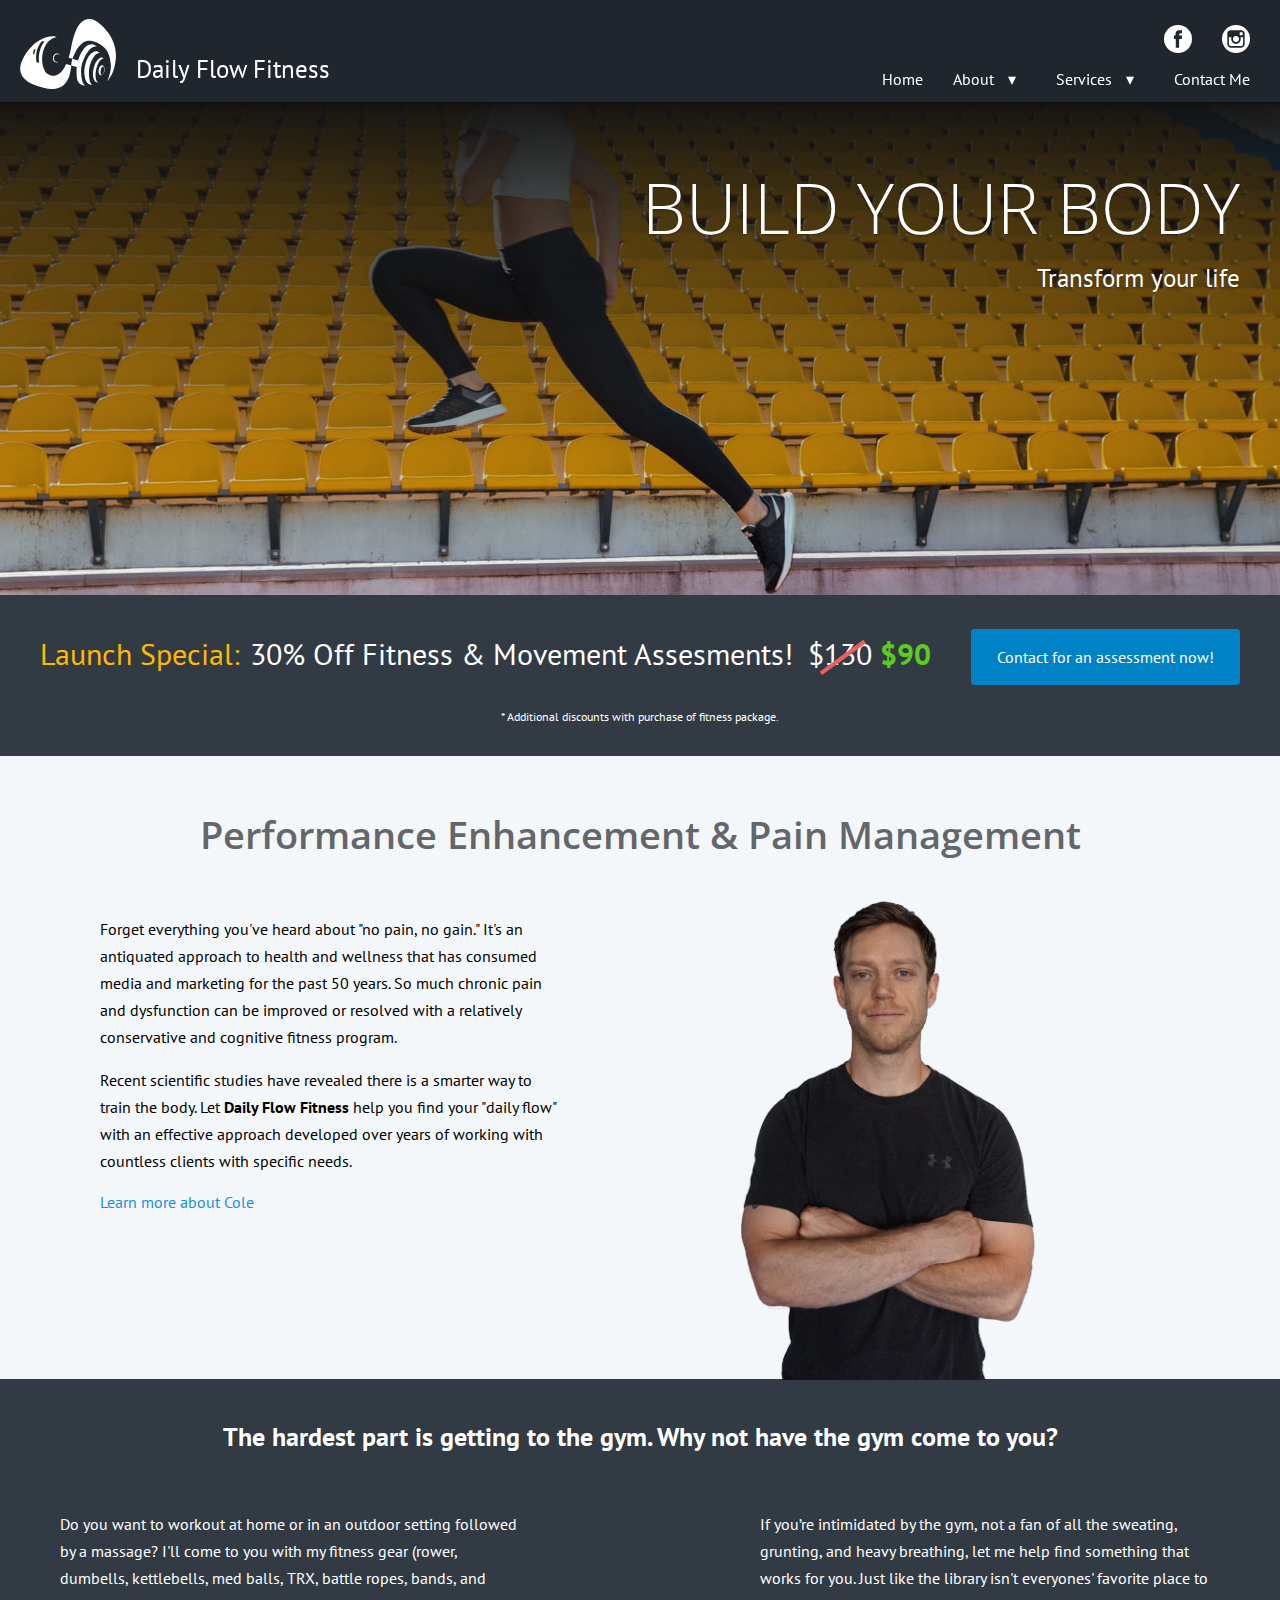
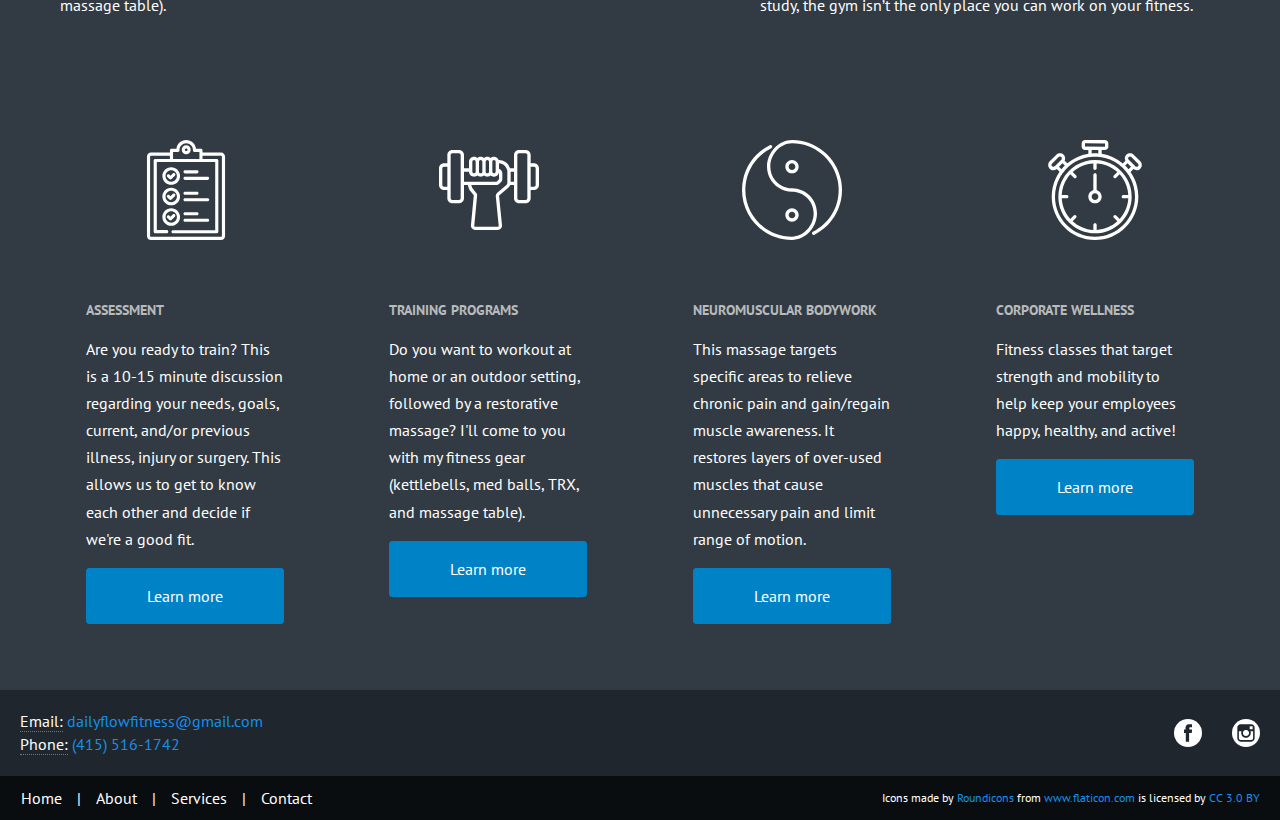
==== commit 9ebf729f: "(update): rates, disclaimers" ====
--- a/index.html
+++ b/index.html
@@ -134,6 +134,9 @@
         <a href="contact.html" class="btn btn-blue sign-up">
           Contact for an assessment now!
         </a>
+        <div class="disclaimer">
+          * Additional discounts with purchase of fitness package.
+        </div>
       </div>  
     </div>
   </section>
--- a/css/styles.css
+++ b/css/styles.css
@@ -1,2 +1,2 @@
-.panel-bg-dark{background-color:#323b43 !important}.panel-bg-light{background-color:#f4f7f9 !important}.panel-bg-blue{background-color:#0083c6 !important}header a:hover,footer a:hover{text-decoration:none}/*! normalize.css v3.0.3 | MIT License | github.com/necolas/normalize.css */article,aside,details,figcaption,figure,footer,header,hgroup,main,menu,nav,section,.flex-col,summary{display:block}audio,canvas,progress,video{display:inline-block;vertical-align:baseline}audio:not([controls]){display:none;height:0}[hidden],template{display:none}a{background-color:transparent}a:active,a:hover{outline:0}abbr[title]{border-bottom:1px dotted}b,strong{font-weight:bold}dfn{font-style:italic}h1{font-size:2em;margin:0.67em 0}mark{background:#ff0;color:#000}small{font-size:80%}sub,sup{font-size:75%;line-height:0;position:relative;vertical-align:baseline}sup{top:-0.5em}sub{bottom:-0.25em}img{border:0}svg:not(:root){overflow:hidden}figure{margin:1em 40px}hr{box-sizing:content-box;height:0}pre{overflow:auto}code,kbd,pre,samp{font-family:monospace, monospace;font-size:1em}*,*:after,*:before,html,section,.flex-col{-webkit-box-sizing:border-box;-moz-box-sizing:border-box;box-sizing:border-box}html,body{font-family:"PT Sans",sans-serif;font-size:16px;font-weight:100;line-height:1.5;margin:0;padding:0}.h1,.h2,.h3,.h4,.h5,.h6,h1,h2,h3,h4,h5,h6{font-family:inherit;line-height:1.4;color:#63666a;font-weight:600;display:block}h1,h2,h3,h4,h5,h6{margin-bottom:20px;line-height:1.4;-webkit-margin-before:0;-webkit-margin-after:0;-webkit-margin-start:0;-webkit-margin-end:0}.h1,h1{font-family:"Open Sans",sans-serif;font-size:44px;-webkit-margin-before:0.83em;-webkit-margin-after:0.83em;margin-bottom:1.5em}@media (max-width: 599px){.h1,h1{font-size:34px}}.h2,h2{font-family:"Open Sans",sans-serif;font-size:38px;-webkit-margin-before:0.83em}@media (max-width: 599px){.h2,h2{font-size:28px;-webkit-margin-before:0}}.h3,h3{font-family:"PT Sans",sans-serif;font-size:32px;margin:0}@media (max-width: 599px){.h3,h3{font-size:22px}}.h4,h4{font-family:"PT Sans",sans-serif;font-size:26px}@media (max-width: 599px){.h4,h4{font-size:20px;-webkit-margin-before:0}}.h5,h5{font-family:"PT Sans",sans-serif;font-size:20px;margin:0}.h6,h6{font-family:"PT Sans",sans-serif;font-size:16px}blockquote{max-width:600px;margin:0 auto 40px auto;padding:10px 20px 10px 40px;color:#fff;text-align:left;border-radius:0 3px 3px 0;border-left:3px solid #CED7DF;font-size:20px}@media (max-width: 599px){blockquote{font-size:16px}}blockquote footer{display:block;font-size:80%;line-height:1.42857143;color:#fff;background:transparent}blockquote footer a{color:#fff;cursor:pointer;text-decoration:underline}blockquote footer:before{content:'\2014 \00A0'}p{line-height:1.7;margin:15px 0;font-family:"PT Sans",sans-serif;font-weight:400}label{display:block;max-width:100%;margin:0 0 5px 0;font-weight:bold}fieldset{border:0}ul ul,ol ul,ul ol,ol ol{margin-bottom:0}ul,ol{list-style-type:none;margin:0;padding:0;-webkit-margin-before:0;-webkit-margin-after:0;-webkit-margin-start:0px;-webkit-margin-end:0px;-webkit-padding-start:0}a,button{font-family:"PT Sans",sans-serif;text-decoration:none;font-weight:400;color:#168eea}a:focus,a:active,a:hover,button:focus,button:active,button:hover{color:#168eea;text-decoration:none;outline:none}button,[type="button"],[type="submit"],[type="reset"]{-webkit-apperance:button;overflow:visible}input{margin:0 0 5px 0;padding:6px 12px;display:block;font-family:"PT Sans",sans-serif;font-size:14px;font-weight:400;line-height:1.42857143;width:100%;height:40px;color:#63666a;background-color:#fff;background-image:none;border:1px solid #e7e8e8;border-radius:4px;-webkit-box-shadow:inset 0 1px 1px rgba(0,0,0,0.075);box-shadow:inset 0 1px 1px rgba(0,0,0,0.075);-wekit-transition:border-color ease-in-out .15s, box-shadow ease-in-out .15s;-o-transition:border-color ease-in-out .15s, box-shadow ease-in-out .15s;transition:border-color ease-in-out .15s, box-shadow ease-in-out .15s}::-webkit-input-placeholder{color:#63666a}::-moz-placeholder{color:#63666a}:-ms-input-placeholder{color:#63666a}:-moz-placeholder{color:#63666a}img{width:100%;margin:0 auto}section,.flex-col{width:100%;text-align:center;height:auto;display:-webkit-flex;display:flex;-webkit-flex-wrap:wrap;-ms-flex-wrap:wrap;flex-wrap:wrap}table{width:100%;max-width:100%}th{text-align:left;padding:0}table>tbody>tr>td,table>tbody>tr>th,table>tfoot>tr>td,table>tfoot>tr>th,table>thead>tr>td,table>thead>tr>th{padding:8px;width:35%;line-height:1.42857143;vertical-align:top;border-top:1px solid #ddd}table>thead>tr>th{vertical-align:bottom;border-bottom:2px solid #ddd}table>caption+thead>tr:first-child>td,table>caption+thead>tr:first-child>th,table>colgroup+thead>tr:first-child>td,table>colgroup+thead>tr:first-child>th,table>thead:first-child>tr:first-child>td,table>thead:first-child>tr:first-child>th{border-top:0}iframe{max-width:600px;height:500px;width:100%;margin:0 auto;padding:0;border:0 !important;font:inherit;vertical-align:baseline}address{font-style:normal;line-height:1.42857143}abbr[title]{cursor:help;border-bottom:1px dotted #777}abbr[title]{text-decoration:dotted}.btn{margin:0 5px;padding:15px 25px;text-transform:none;border-radius:3px;display:inline-block;position:relative;cursor:pointer;min-height:36px;min-width:88px;text-align:center;font-size:16px;font-style:inherit;font-variant:inherit;font-family:inherit;text-decoration:none;overflow:hidden;transition:box-shadow 0.4s cubic-bezier(0.25, 0.8, 0.25, 1),background-color 0.4s cubic-bezier(0.25, 0.8, 0.25, 1);white-space:nowrap;vertical-align:middle}.btn-white{background-color:#fff;color:#fff;border:1px solid #fff}.btn-white:hover{color:#fff;background-color:#e6e6e6;border-color:#e0e0e0}.btn-gray{background-color:#b8babb;color:#fff;border:1px solid #b8babb}.btn-gray:hover{color:#fff;background-color:#9ea1a2;border-color:#999c9d}.btn-green{background-color:#5dcc20;color:#fff;border:1px solid #5dcc20}.btn-green:hover{color:#fff;background-color:#49a019;border-color:#459718}.btn-red{background-color:#e86160;color:#fff;border:1px solid #e86160}.btn-red:hover{color:#fff;background-color:#e23533;border-color:#e02c2b}.btn-blue{background-color:#0083c6;color:#fff;border:1px solid #0083c6}.btn-blue:hover{color:#fff;background-color:#006193;border-color:#005b89}.btn-reverse-white{color:#fff;background-color:transparent;border:1px solid #fff}.btn-reverse-white:hover{color:#e0e0e0;background-color:transparent;border-color:#e0e0e0}.btn-reverse-gray{color:#b8babb;background-color:transparent;border:1px solid #b8babb}.btn-reverse-gray:hover{color:#999c9d;background-color:transparent;border-color:#999c9d}.btn-reverse-green{color:#5dcc20;background-color:transparent;border:1px solid #5dcc20}.btn-reverse-green:hover{color:#459718;background-color:transparent;border-color:#459718}.btn-reverse-red{color:#e86160;background-color:transparent;border:1px solid #e86160}.btn-reverse-red:hover{color:#e02c2b;background-color:transparent;border-color:#e02c2b}.btn-reverse-blue{color:#0083c6;background-color:transparent;border:1px solid #0083c6}.btn-reverse-blue:hover{color:#005b89;background-color:transparent;border-color:#005b89}.link-white{color:#fff;background-color:transparent;border:1px solid transparent}.link-white:hover{color:#e0e0e0;background-color:transparent;border-color:transparent}.link-gray{color:#b8babb;background-color:transparent;border:1px solid transparent}.link-gray:hover{color:#999c9d;background-color:transparent;border-color:transparent}.link-green{color:#5dcc20;background-color:transparent;border:1px solid transparent}.link-green:hover{color:#459718;background-color:transparent;border-color:transparent}.link-red{color:#e86160;background-color:transparent;border:1px solid transparent}.link-red:hover{color:#e02c2b;background-color:transparent;border-color:transparent}.link-blue{color:#0083c6;background-color:transparent;border:1px solid transparent}.link-blue:hover{color:#005b89;background-color:transparent;border-color:transparent}.btn-dark-bg.link-gray:hover{color:#dfe0e0}.btn-dark-bg.link-blue:hover{color:#14afff}.btn-dark-bg.link-red:hover{color:#f2a3a3}.btn-dark-bg.link-green:hover{color:#87e454}.paragraph,.paragraph-light,.table__paragraph{font-size:16px;line-height:1.6;color:#2a2f33;margin-bottom:20px}.paragraph-light{color:#fff}.section-title{text-transform:capitalize}.text-left{text-align:left}.text-right{text-align:right}.text-italic{font-style:italic}.lead{font-size:17.5px;line-height:28px}.small{font-size:14px}.white-text{color:#fff}.dark-gray-text{color:#63666a}.cta,.cta--home{text-shadow:0 1px 2px rgba(0,0,0,0.3);-webkit-box-align:center;-ms-flex-align:center;align-items:center}.cta--home{margin:60px 40px 0 auto;display:-webkit-flex;display:flex;-webkit-flex-direction:column;-ms-flex-direction:column;flex-direction:column;-webkit-box-align:end;-ms-flex-align:end;align-items:flex-end}.cta--home .build{font-size:35px;font-family:"Open Sans",sans-serif;text-transform:uppercase}@media (min-width: 900px){.cta--home .build{font-size:70px}}.cta--home .transform{font-family:"PT Sans",sans-serif;font-size:25px;margin-bottom:50px}@media (min-width: 900px){.cta--home .transform{font-size:55px;margin-bottom:20px}}.brand-name{font-weight:bold}.list-unstyled{list-style-type:none;text-align:left}.list-styled,.list-disc,.list-numbered{text-align:left;margin:20px 0 20px 20px}.list-disc{list-style-type:disc}.list-numbered{list-style-type:decimal}.faq li{padding:20px 0}@media (max-width: 599px){.faq li{border-bottom:1px solid #ccc}}.question{font-weight:bold}.answer{display:block;margin-left:20px}.promobox{position:relative;display:-webkit-flex;display:flex;-webkit-box-align:center;-ms-flex-align:center;align-items:center;-webkit-box-pack:center;-ms-flex-pack:center;justify-content:center;-webkit-flex-wrap:wrap;-ms-flex-wrap:wrap;flex-wrap:wrap;width:100%;padding:20px}.promobox p{font-size:30px;position:relative}.promobox .old-price{margin-left:15px}.promobox .old-price:after{position:absolute;content:"/";color:#e86160;right:75px;top:-25px;font-size:60px;transform:rotate(30deg)}.promobox .special{color:#FFBA00;margin-right:10px}.promobox .special-price{color:#5dcc20;font-weight:bold}.promobox .sign-up{width:100%;margin:0}@media (min-width: 900px){.promobox .sign-up{margin-left:40px;width:auto}}.icon,.icon-social,.icon-small,.icon-medium{cursor:pointer}.icon-white{fill:#fff}.icon-white:hover{fill:#e7e8e8}.icon-black{fill:#000}.icon-black:hover{fill:#0083c6}.icon-circle,.icon-social{border-radius:50%}.icon-social{height:28px}.icon-small{height:70px;padding:10px 20px}.icon-medium{height:100px}.page{margin:0 auto;overflow:hidden;position:relative;padding-top:95px}@media (max-width: 599px){.page{padding-top:180px}}.panel-bg-dark{margin:0 auto;padding:0 20px}.panel-bg-dark .m-tb-40,.panel-bg-dark .m-tb-20{padding:0}.panel-bg-light{margin:0 auto;padding:0 20px}.panel-bg-light .m-tb-40,.panel-bg-light .m-tb-20{padding:0}.panel-bg-blue{margin:0 auto;padding:0 20px}.panel-bg-blue .m-tb-40,.panel-bg-blue .m-tb-20{padding:0}.panel-bg-blue h2{font-size:38px;-webkit-margin-before:0.83em}.panel-bg-blue h3{font-size:32px}.panel-height-500{height:auto}@media (min-width: 1200px){.panel-height-500{height:500px}}.w-800{max-width:800px;padding:0 20px}.flex-col{margin:0 auto;-webkit-flex-direction:column;-ms-flex-direction:column;flex-direction:column;-webkit-box-pack:center;-ms-flex-pack:center;-webkit-box-pack:center;-ms-flex-pack:center;justify-content:center}.flex-cards{display:-webkit-flex;display:flex;-webkit-flex-wrap:wrap;-ms-flex-wrap:wrap;flex-wrap:wrap;-webkit-box-pack:center;-ms-flex-pack:center;justify-content:center;margin:50px auto;max-width:1200px;width:100%}@media (min-width: 1200px){.flex-cards{-webkit-box-pack:justify;-ms-flex-pack:justify;justify-content:space-between}}.centered{margin:0 auto;position:relative;padding:20px 0;width:100%}.column{-webkit-flex-direction:column;-ms-flex-direction:column;flex-direction:column;width:500px;max-width:100%;text-align:left;padding:20px}.column .paragraph:first-of-type,.column .paragraph-light:first-of-type,.column .table__paragraph:first-of-type{-webkit-margin-before:0}.m-tb-40{margin:40px auto;padding:0 20px}.m-tb-20{margin:20px auto;padding:0 20px}.p-0{padding:0}.banner__price{background-color:#b8babb}.banner__price h5{color:#2a2f33}.table__paragraph{text-align:left;display:-webkit-flex;display:flex}.table__description,.table__price{width:250px;text-align:left}.alert-success{color:#3c763d;background-color:#dff0d8;border-color:#d6e9c6}.alert-danger{color:#a94442;background-color:#f2dede;border-color:#ebccd1}.alert{padding:15px;margin-bottom:20px;border:1px solid transparent;border-radius:4px}.alert-dismissable .close,.alert-dismissible .close{position:relative;top:-2px;right:-21px;color:inherit}.training-navigation{position:relative;display:-webkit-flex;display:flex;-webkit-flex-wrap:wrap;-ms-flex-wrap:wrap;flex-wrap:wrap;-webkit-box-pack:center;-ms-flex-pack:center;justify-content:center;margin:0 auto;width:100%;background-color:#0083c6;padding:20px 0}.training-navigation a{margin:5px 10px}.card,.blog{display:-webkit-flex;display:flex;-webkit-flex-direction:column;-ms-flex-direction:column;flex-direction:column;-webkit-box-pack:start;-ms-flex-pack:start;-webkit-box-pack:start;-ms-flex-pack:start;justify-content:flex-start;text-align:left;width:250px;margin:0 20px;position:relative;border:1px solid transparent;color:#fff;border-radius:3px;padding:25px;background-color:transparent}.card.skin-light,.skin-light.blog{background-color:#fff;color:#63666a}.card.skin-dark,.skin-dark.blog{background-color:#63666a;color:#fff}.card .btn,.blog .btn{margin:0}.card-name,.blog-name{font-size:16px;color:#63666a;display:block;margin-bottom:15px}.card-title,.blog-title{display:block}.card-title a,.blog-title a{color:#b8babb;font-weight:700;font-size:14px;text-transform:uppercase}.dark-text a{color:#000}.dark-text a:hover{color:#b8babb}.card-display,.card-icon,.blog-display{width:-webkit-calc(100% + 3px);width:calc(100% + 3px);height:100px;display:block;position:absolute;left:-1px;top:-1px;border-radius:3px 3px 0 0}.card-icon{display:-webkit-flex;display:flex;-webkit-box-pack:center;-ms-flex-pack:center;justify-content:center;-webkit-box-align:center;-ms-flex-align:center;align-items:center;position:relative;padding-bottom:50px;height:auto}.card-display.primaryColor,.primaryColor.card-icon,.primaryColor.blog-display{background-color:#168eea}.blog{border-radius:6px;padding:165px 0 25px 0;background-color:#fff;margin:0 20px}.blog-name{margin:0 15px 15px 15px}.blog-title{margin-left:15px}.blog-display{height:160px}.img--about{max-width:335px;padding:0 20px;margin:0 0 -27px 0}@media (min-width: 600px){.img--about{padding:0 20px}}@media (max-width: 599px){.img--about{width:260px}}.img--cole{max-width:500px}.img--logo{height:70px;width:auto;margin-right:20px}@media (max-width: 599px){.img--logo{display:none}}.img--assessment{max-width:500px}.img--banner,.img--home,.img--flow,.img--question,.img--coporate,.img--contact,.img--training,.img--services{background-position:center;background-repeat:no-repeat;background-size:cover;height:250px}.img--home{background-image:url("../img/jumping.jpg");height:350px}@media (min-width: 900px){.img--home{height:500px}}.img--flow{background-image:url("../img/flow.jpg");height:650px}@media (max-width: 599px){.img--flow{height:800px}}.img--question{background-image:url("../img/question-banner.jpg");height:200px}.img--coporate{background-image:url("../img/corporate-banner.jpg")}.img--contact{background-image:url("../img/contact-banner.jpg");background-position:bottom center}@media (max-width: 599px){.img--contact{height:300px}}.img--training{background-image:url("../img/training-banner.jpg");background-position:0 44%}.img--services{background-image:url("../img/services-banner.jpg");height:180px}.overlay{width:100%;height:100%;background:#131313;background:-moz-linear-gradient(top, #131313 0%, rgba(19,19,19,0.59) 41%, rgba(28,28,28,0.4) 60%, rgba(171,171,171,0) 100%);background:-webkit-gradient(left top, left bottom, color-stop(0%, #131313), color-stop(41%, rgba(19,19,19,0.59)), color-stop(60%, rgba(28,28,28,0.4)), color-stop(100%, rgba(171,171,171,0)));background:-webkit-linear-gradient(top, #131313 0%, rgba(19,19,19,0.59) 41%, rgba(28,28,28,0.4) 60%, rgba(171,171,171,0) 100%)}.timeline{display:inline-block}.events-content svg{display:block;margin:0 auto}.cd-horizontal-timeline{opacity:0;margin:2em auto;-webkit-transition:opacity 0.2s;-moz-transition:opacity 0.2s;transition:opacity 0.2s}.cd-horizontal-timeline::before{content:'mobile';display:none}.cd-horizontal-timeline.loaded{opacity:1}.cd-horizontal-timeline .timeline{position:relative;height:100px;width:100%;max-width:1200px;margin:60px auto 0 auto}.cd-horizontal-timeline .events-wrapper{position:relative;height:100%;margin:0 40px;overflow:hidden}.cd-horizontal-timeline .events-wrapper::after,.cd-horizontal-timeline .events-wrapper::before{content:'';position:absolute;z-index:2;top:0;height:100%;width:20px}.cd-horizontal-timeline .events-wrapper::before{left:0;background-image:-webkit-linear-gradient(left, #f8f8f8, rgba(248,248,248,0));background-image:linear-gradient(to right, #f8f8f8, rgba(248,248,248,0))}.cd-horizontal-timeline .events-wrapper::after{right:0;background-image:-webkit-linear-gradient(right, #f8f8f8, rgba(248,248,248,0));background-image:linear-gradient(to left, #f8f8f8, rgba(248,248,248,0))}.cd-horizontal-timeline .events{position:absolute;z-index:1;left:0;top:49px;height:2px;background:#dfdfdf;-webkit-transition:-webkit-transform 0.4s;-moz-transition:-moz-transform 0.4s;transition:transform 0.4s}.cd-horizontal-timeline .filling-line{position:absolute;z-index:1;left:0;top:0;height:100%;width:100%;background-color:#0083c6;-webkit-transform:scaleX(0);-moz-transform:scaleX(0);-ms-transform:scaleX(0);-o-transform:scaleX(0);transform:scaleX(0);-webkit-transform-origin:left center;-moz-transform-origin:left center;-ms-transform-origin:left center;-o-transform-origin:left center;transform-origin:left center;-webkit-transition:-webkit-transform 0.3s;-moz-transition:-moz-transform 0.3s;transition:transform 0.3s}.cd-horizontal-timeline .events a{position:absolute;cursor:pointer;bottom:0;z-index:2;text-align:center;font-family:"Open Sans",sans-serif;padding-bottom:10px;color:#383838;-webkit-transform:translateZ(0);-moz-transform:translateZ(0);-ms-transform:translateZ(0);-o-transform:translateZ(0);transform:translateZ(0)}.cd-horizontal-timeline .events a:hover{font-weight:bold;color:#0083c6;text-decoration:none}.cd-horizontal-timeline .events li:nth-of-type(odd) a{padding-bottom:30px}.cd-horizontal-timeline .events a::after{content:'';position:absolute;left:50%;right:auto;-webkit-transform:translateX(-50%);-moz-transform:translateX(-50%);-ms-transform:translateX(-50%);-o-transform:translateX(-50%);transform:translateX(-50%);bottom:-5px;height:12px;width:12px;border-radius:50%;border:2px solid #0083c6;background-color:#f8f8f8;-webkit-transition:background-color 0.3s, border-color 0.3s;-moz-transition:background-color 0.3s, border-color 0.3s;transition:background-color 0.3s, border-color 0.3s}.no-touch .cd-horizontal-timeline .events a:hover::after{background-color:#0083c6;border-color:#0083c6}.cd-horizontal-timeline .events a.selected::after{background-color:#0083c6;border-color:#0083c6}.cd-horizontal-timeline .events a.older-event::after{border-color:#0083c6}@media only screen and (min-width: 1100px){.cd-horizontal-timeline{margin:40px auto}.cd-horizontal-timeline::before{content:'desktop'}}.cd-timeline-navigation a{position:absolute;z-index:1;top:50%;bottom:auto;-webkit-transform:translateY(-50%);-moz-transform:translateY(-50%);-ms-transform:translateY(-50%);-o-transform:translateY(-50%);transform:translateY(-50%);height:34px;width:34px;border-radius:50%;border:2px solid #dfdfdf;overflow:hidden;color:transparent;text-indent:100%;white-space:nowrap;-webkit-transition:border-color 0.3s;-moz-transition:border-color 0.3s;transition:border-color 0.3s}.cd-timeline-navigation a::after{content:'';position:absolute;height:16px;width:16px;left:50%;top:50%;bottom:auto;right:auto;-webkit-transform:translateX(-50%) translateY(-50%);-moz-transform:translateX(-50%) translateY(-50%);-ms-transform:translateX(-50%) translateY(-50%);-o-transform:translateX(-50%) translateY(-50%);transform:translateX(-50%) translateY(-50%);background:url(../img/cd-arrow.svg) no-repeat 0 0}.cd-timeline-navigation a.prev{left:0;-webkit-transform:translateY(-50%) rotate(180deg);-moz-transform:translateY(-50%) rotate(180deg);-ms-transform:translateY(-50%) rotate(180deg);-o-transform:translateY(-50%) rotate(180deg);transform:translateY(-50%) rotate(180deg)}.cd-timeline-navigation a.next{right:0}.no-touch .cd-timeline-navigation a:hover{border-color:#7b9d6f}.cd-timeline-navigation a.inactive{cursor:not-allowed}.cd-timeline-navigation a.inactive::after{background-position:0 -16px}.no-touch .cd-timeline-navigation a.inactive:hover{border-color:#dfdfdf}.cd-horizontal-timeline .events-content{position:relative;width:100%;margin:0;overflow:hidden;-webkit-transition:height 0.4s;-moz-transition:height 0.4s;transition:height 0.4s}.cd-horizontal-timeline .events-content li{position:absolute;z-index:1;width:100%;left:0;top:0;-webkit-transform:translateX(-100%);-moz-transform:translateX(-100%);-ms-transform:translateX(-100%);-o-transform:translateX(-100%);transform:translateX(-100%);padding:0 5%;opacity:0;-webkit-animation-duration:0.4s;-moz-animation-duration:0.4s;animation-duration:0.4s;-webkit-animation-timing-function:ease-in-out;-moz-animation-timing-function:ease-in-out;animation-timing-function:ease-in-out}.cd-horizontal-timeline .events-content li.selected{position:relative;z-index:2;opacity:1;-webkit-transform:translateX(0);-moz-transform:translateX(0);-ms-transform:translateX(0);-o-transform:translateX(0);transform:translateX(0)}.cd-horizontal-timeline .events-content li.enter-right,.cd-horizontal-timeline .events-content li.leave-right{-webkit-animation-name:cd-enter-right;-moz-animation-name:cd-enter-right;animation-name:cd-enter-right}.cd-horizontal-timeline .events-content li.enter-left,.cd-horizontal-timeline .events-content li.leave-left{-webkit-animation-name:cd-enter-left;-moz-animation-name:cd-enter-left;animation-name:cd-enter-left}.cd-horizontal-timeline .events-content li.leave-right,.cd-horizontal-timeline .events-content li.leave-left{-webkit-animation-direction:reverse;-moz-animation-direction:reverse;animation-direction:reverse}.cd-horizontal-timeline .events-content li>*{max-width:800px;margin:0 auto}.cd-horizontal-timeline .events-content h2{font-weight:bold;font-size:2.6rem;font-family:"Open Sans",sans-serif;font-weight:700;line-height:1.2}.cd-horizontal-timeline .events-content em{display:block;font-style:italic;margin:10px auto}.cd-horizontal-timeline .events-content p{font-size:1.2rem;color:#959595}.cd-horizontal-timeline .events-content em,.cd-horizontal-timeline .events-content p{line-height:1.6}@-webkit-keyframes cd-enter-right{0%{opacity:0;-webkit-transform:translateX(100%)}100%{opacity:1;-webkit-transform:translateX(0%)}}@-moz-keyframes cd-enter-right{0%{opacity:0;-moz-transform:translateX(100%)}100%{opacity:1;-moz-transform:translateX(0%)}}@keyframes cd-enter-right{0%{opacity:0;-webkit-transform:translateX(100%);-moz-transform:translateX(100%);-ms-transform:translateX(100%);-o-transform:translateX(100%);transform:translateX(100%)}100%{opacity:1;-webkit-transform:translateX(0%);-moz-transform:translateX(0%);-ms-transform:translateX(0%);-o-transform:translateX(0%);transform:translateX(0%)}}@-webkit-keyframes cd-enter-left{0%{opacity:0;-webkit-transform:translateX(-100%)}100%{opacity:1;-webkit-transform:translateX(0%)}}@-moz-keyframes cd-enter-left{0%{opacity:0;-moz-transform:translateX(-100%)}100%{opacity:1;-moz-transform:translateX(0%)}}@keyframes cd-enter-left{0%{opacity:0;-webkit-transform:translateX(-100%);-moz-transform:translateX(-100%);-ms-transform:translateX(-100%);-o-transform:translateX(-100%);transform:translateX(-100%)}100%{opacity:1;-webkit-transform:translateX(0%);-moz-transform:translateX(0%);-ms-transform:translateX(0%);-o-transform:translateX(0%);transform:translateX(0%)}}header{display:-webkit-flex;display:flex;-webkit-flex-direction:column;-ms-flex-direction:column;flex-direction:column;-webkit-box-align:center;-ms-flex-align:center;align-items:center;position:relative;background-color:#1f262d;width:100%;height:auto;padding:10px 15px 0 15px;box-shadow:1px 3px 3px rgba(0,0,0,0.2);z-index:3;position:fixed}@media (max-width: 599px){header{padding:10px 15px}}@media (min-width: 600px){header{-webkit-flex-direction:row;-ms-flex-direction:row;flex-direction:row}}.header__brand{height:auto;display:-webkit-flex;display:flex;max-width:350px;font-size:25px;color:#fff;margin:0 auto;cursor:pointer}@media (min-width: 600px){.header__brand{margin:5px auto 10px 5px;-webkit-box-align:end;-ms-flex-align:end;align-items:flex-end;margin-right:auto}}.header__brand:hover{color:#fff}.header__nav{display:-webkit-flex;display:flex;-webkit-flex-direction:column;-ms-flex-direction:column;flex-direction:column;position:relative;-webkit-box-align:center;-ms-flex-align:center;align-items:center;margin-top:15px}@media (min-width: 600px){.header__nav{-webkit-box-align:end;-ms-flex-align:end;align-items:flex-end}}.header__social,.header__mainnav{display:-webkit-flex;display:flex;-webkit-box-align:end;-ms-flex-align:end;align-items:flex-end;position:relative}.header__mainnav{bottom:-3px}@media (max-width: 599px){.header__mainnav{display:none}}.header__socialnav-item,.header__nav-item{padding:8px 15px;cursor:pointer;position:relative}.header__socialnav-item{padding:0 15px}.header__socialnav-item a{color:#fff}.dropdown .caret{color:#fff;margin:10px}.dropdown__menu{visibility:hidden;opacity:0;position:absolute;background-color:#fff;width:175px;border-top:5px solid #0083c6;border-radius:3px;top:100%;left:0;box-shadow:1px 3px 3px rgba(0,0,0,0.2);transition:opacity .2s ease-in}.dropdown__menu li{display:block}.dropdown__menu li a{padding:8px 20px;color:#63666a;display:block;margin:0 auto;line-height:1}.dropdown__menu li:hover{background-color:#e7e8e8}.header__nav-item{border-top:3px solid transparent}.header__nav-item a{position:relative;color:#fff}.header__nav-item:hover{color:inherit;border-top:3px solid #0083c6}.header__nav-item:hover .dropdown__menu{visibility:visible;opacity:1}.dropdown-nav{display:none}@media (max-width: 599px){.dropdown-nav{display:block;width:100%;text-align:center}}.dropdown-nav .dropdown{position:relative;display:block;cursor:pointer}.dropdown-nav .btn-menu{display:-webkit-flex;display:flex;-webkit-box-pack:center;-ms-flex-pack:center;justify-content:center;-webkit-box-align:center;-ms-flex-align:center;align-items:center;padding:5px 25px}.dropdown-nav .btn-menu .menu-icon{font-size:35px;color:#fff;padding-left:10px}.dropdown-nav .dropdown-menu{display:none}.dropdown-nav .open>.dropdown-menu{display:block;position:relative;width:100%;margin:0;border-radius:0;padding:0;border:0;box-shadow:none;background-color:#1f262d;-webkit-background-clip:border-box;background-clip:border-box;top:0;left:0;z-index:1000;float:left;font-size:14px}.dropdown-nav .dropdown-item{color:#fff;display:block;width:auto;padding:15px 5px 15px 10px;transition:all 0.2s}.dropdown-nav .open>.dropdown-menu li{width:100%;padding:0;margin:0}.horizontal-divider{display:block;width:100%;height:0;border-bottom:1px solid #eff3f6;margin:60px 0}.brand__title,.brand__title--header,.brand__title--footer{font-size:25px;color:#fff;cursor:pointer}.brand__title:hover,.brand__title--header:hover,.brand__title--footer:hover{color:#e6e6e6}.brand__title--header{display:none}@media (max-width: 599px){.brand__title--header{display:block;padding-bottom:10px}}@media (min-width: 900px){.brand__title--header{display:inline-block}}.brand__title--footer{padding-bottom:20px}@media (min-width: 600px){.brand__title--footer{padding:0;margin-right:auto}}footer{display:-webkit-flex;display:flex;-webkit-box-align:center;-ms-flex-align:center;align-items:center;-webkit-flex-direction:column;-ms-flex-direction:column;flex-direction:column;-webkit-box-pack:justify;-ms-flex-pack:justify;justify-content:space-between;background-color:#1f262d;width:100%;height:auto;position:relative}.social__instagram{margin-left:auto;padding:20px;cursor:pointer}@media (max-width: 599px){.social__instagram{margin:0 auto;text-align:center}}.social__instagram p{margin:0 0 15px 0;color:#fff}.social__container{display:-webkit-flex;display:flex;-webkit-flex-direction:column;-ms-flex-direction:column;flex-direction:column;-webkit-box-align:end;-ms-flex-align:end;align-items:flex-end;width:100%;margin-left:auto;text-align:right;padding:20px}@media (max-width: 599px){.social__container{text-align:center;position:relative;-webkit-box-align:center;-ms-flex-align:center;align-items:center}}.social__container address{display:block;color:#fff;width:auto}.social__container address abbr{color:#fff}.nav__social,.nav__footer{color:#fff;list-style-type:none;display:-webkit-flex;display:flex;-webkit-box-align:center;-ms-flex-align:center;align-items:center;height:auto}.nav__social--item,.nav__footer--item{padding:0 15px;cursor:pointer}.nav__social--item:nth-of-type(2){padding:0 0 0 15px}.nav__social--item:nth-of-type(3),.nav__social--item:nth-of-type(4){display:none}.nav__footer{margin-left:-14px;padding:10px 20px}.nav__footer a{color:#fff;cursor:pointer}.nav__footer a:hover{color:#fff}.disclaimer{display:none}@media (min-width: 900px){.disclaimer{display:-webkit-flex;display:flex;margin-left:auto;font-size:12px;color:#fff;padding:10px 20px}}.nav__social{max-width:205px}.nav__social--item{height:28px;cursor:pointer}.nav__social--item:first-child{padding-left:0}.footer__main,.footer__bottom{width:100%;display:-webkit-flex;display:flex;-webkit-flex-direction:column;-ms-flex-direction:column;flex-direction:column;height:auto;position:relative;-webkit-box-align:center;-ms-flex-align:center;align-items:center;color:#fff}@media (min-width: 600px){.footer__main,.footer__bottom{-webkit-flex-direction:row;-ms-flex-direction:row;flex-direction:row}}@media (max-width: 599px){.footer__main .column,.footer__bottom .column{text-align:center;-webkit-box-align:center;-ms-flex-align:center;align-items:center}}.footer__bottom{background-color:#0a0d0f}#contact-form input[type="text"],#contact-form input[type="email"],#contact-form input[type="tel"],#contact-form input[type="url"],#contact-form textarea,#contact-form button[type="submit"]{font:400 12px/16px  'PT Sans', Arial, sans-serif;color:#000}#contact-form{width:400px}@media (max-width: 599px){#contact-form{width:280px}}#contact-form h5{color:#0CF}#contact-form p{margin:5px 0 15px}#contact-form fieldset{border:medium none !important;margin:0 0 10px;min-width:100%;padding:0;width:100%}#contact-form .form-group{margin-bottom:15px}#contact-form .help-block{display:block;margin-top:5px;margin-bottom:10px;color:#737373}#contact-form .has-error .checkbox,#contact-form .has-error .checkbox-inline,#contact-form .has-error .control-label,#contact-form .has-error .help-block,#contact-form .has-error .radio,#contact-form .has-error .radio-inline,#contact-form .has-error.checkbox label,#contact-form .has-error.checkbox-inline label,#contact-form .has-error.radio label,#contact-form .has-error.radio-inline label{color:#a94442}#contact-form .has-error input{border-color:#a94442;-webkit-box-shadow:inset 0 1px 1px rgba(0,0,0,0.075);box-shadow:inset 0 1px 1px rgba(0,0,0,0.075)}#contact-form input[type="text"],#contact-form input[type="email"],#contact-form input[type="tel"],#contact-form input[type="url"],#contact-form textarea{width:100%;border:1px solid #CCC;background:#FFF;margin:0 0 5px;padding:10px;color:#000}#contact-form input[type="text"]:hover,#contact-form input[type="email"]:hover,#contact-form input[type="tel"]:hover,#contact-form input[type="url"]:hover,#contact-form textarea:hover{-webkit-transition:border-color 0.3s ease-in-out;-moz-transition:border-color 0.3s ease-in-out;transition:border-color 0.3s ease-in-out;border:1px solid #AAA}#contact-form textarea{height:100px;max-width:100%;resize:none}#contact-form button[type="submit"]{cursor:pointer;width:100%;border:none;background:#0CF;color:#FFF;margin:0 0 5px;padding:10px;font-size:15px}#contact-form button[type="submit"]:hover{background:#09C;-webkit-transition:background 0.3s ease-in-out;-moz-transition:background 0.3s ease-in-out;transition:background-color 0.3s ease-in-out}#contact-form button[type="submit"]:active{box-shadow:inset 0 1px 3px rgba(0,0,0,0.5)}#contact-form input:focus,#contact-form textarea:focus{border:1px solid #999}
+.panel-bg-dark{background-color:#323b43 !important}.panel-bg-light{background-color:#f4f7f9 !important}.panel-bg-blue{background-color:#0083c6 !important}header a:hover,footer a:hover{text-decoration:none}/*! normalize.css v3.0.3 | MIT License | github.com/necolas/normalize.css */article,aside,details,figcaption,figure,footer,header,hgroup,main,menu,nav,section,.flex-col,summary{display:block}audio,canvas,progress,video{display:inline-block;vertical-align:baseline}audio:not([controls]){display:none;height:0}[hidden],template{display:none}a{background-color:transparent}a:active,a:hover{outline:0}abbr[title]{border-bottom:1px dotted}b,strong{font-weight:bold}dfn{font-style:italic}h1{font-size:2em;margin:0.67em 0}mark{background:#ff0;color:#000}small{font-size:80%}sub,sup{font-size:75%;line-height:0;position:relative;vertical-align:baseline}sup{top:-0.5em}sub{bottom:-0.25em}img{border:0}svg:not(:root){overflow:hidden}figure{margin:1em 40px}hr{box-sizing:content-box;height:0}pre{overflow:auto}code,kbd,pre,samp{font-family:monospace, monospace;font-size:1em}*,*:after,*:before,html,section,.flex-col{-webkit-box-sizing:border-box;-moz-box-sizing:border-box;box-sizing:border-box}html,body{font-family:"PT Sans",sans-serif;font-size:16px;font-weight:100;line-height:1.5;margin:0;padding:0}.h1,.h2,.h3,.h4,.h5,.h6,h1,h2,h3,h4,h5,h6{font-family:inherit;line-height:1.4;color:#63666a;font-weight:600;display:block}h1,h2,h3,h4,h5,h6{margin-bottom:20px;line-height:1.4;-webkit-margin-before:0;-webkit-margin-after:0;-webkit-margin-start:0;-webkit-margin-end:0}.h1,h1{font-family:"Open Sans",sans-serif;font-size:44px;-webkit-margin-before:0.83em;-webkit-margin-after:0.83em;margin-bottom:1.5em}@media (max-width: 599px){.h1,h1{font-size:34px}}.h2,h2{font-family:"Open Sans",sans-serif;font-size:38px;-webkit-margin-before:0.83em}@media (max-width: 599px){.h2,h2{font-size:28px;-webkit-margin-before:0}}.h3,h3{font-family:"PT Sans",sans-serif;font-size:32px;margin:0}@media (max-width: 599px){.h3,h3{font-size:22px}}.h4,h4{font-family:"PT Sans",sans-serif;font-size:26px}@media (max-width: 599px){.h4,h4{font-size:20px;-webkit-margin-before:0}}.h5,h5{font-family:"PT Sans",sans-serif;font-size:20px;margin:0}.h6,h6{font-family:"PT Sans",sans-serif;font-size:16px}blockquote{max-width:600px;margin:0 auto 40px auto;padding:10px 20px 10px 40px;color:#fff;text-align:left;border-radius:0 3px 3px 0;border-left:3px solid #CED7DF;font-size:20px}@media (max-width: 599px){blockquote{font-size:16px}}blockquote footer{display:block;font-size:80%;line-height:1.42857143;color:#fff;background:transparent}blockquote footer a{color:#fff;cursor:pointer;text-decoration:underline}blockquote footer:before{content:'\2014 \00A0'}p{line-height:1.7;margin:15px 0;font-family:"PT Sans",sans-serif;font-weight:400}label{display:block;max-width:100%;margin:0 0 5px 0;font-weight:bold}fieldset{border:0}ul ul,ol ul,ul ol,ol ol{margin-bottom:0}ul,ol{list-style-type:none;margin:0;padding:0;-webkit-margin-before:0;-webkit-margin-after:0;-webkit-margin-start:0px;-webkit-margin-end:0px;-webkit-padding-start:0}a,button{font-family:"PT Sans",sans-serif;text-decoration:none;font-weight:400;color:#168eea}a:focus,a:active,a:hover,button:focus,button:active,button:hover{color:#168eea;text-decoration:none;outline:none}button,[type="button"],[type="submit"],[type="reset"]{-webkit-apperance:button;overflow:visible}input{margin:0 0 5px 0;padding:6px 12px;display:block;font-family:"PT Sans",sans-serif;font-size:14px;font-weight:400;line-height:1.42857143;width:100%;height:40px;color:#63666a;background-color:#fff;background-image:none;border:1px solid #e7e8e8;border-radius:4px;-webkit-box-shadow:inset 0 1px 1px rgba(0,0,0,0.075);box-shadow:inset 0 1px 1px rgba(0,0,0,0.075);-wekit-transition:border-color ease-in-out .15s, box-shadow ease-in-out .15s;-o-transition:border-color ease-in-out .15s, box-shadow ease-in-out .15s;transition:border-color ease-in-out .15s, box-shadow ease-in-out .15s}::-webkit-input-placeholder{color:#63666a}::-moz-placeholder{color:#63666a}:-ms-input-placeholder{color:#63666a}:-moz-placeholder{color:#63666a}img{width:100%;margin:0 auto}section,.flex-col{width:100%;text-align:center;height:auto;display:-webkit-flex;display:flex;-webkit-flex-wrap:wrap;-ms-flex-wrap:wrap;flex-wrap:wrap}table{width:100%;max-width:100%}th{text-align:left;padding:0}table>tbody>tr>td,table>tbody>tr>th,table>tfoot>tr>td,table>tfoot>tr>th,table>thead>tr>td,table>thead>tr>th{padding:8px;width:35%;line-height:1.42857143;vertical-align:top;border-top:1px solid #ddd}table>thead>tr>th{vertical-align:bottom;border-bottom:2px solid #ddd}table>caption+thead>tr:first-child>td,table>caption+thead>tr:first-child>th,table>colgroup+thead>tr:first-child>td,table>colgroup+thead>tr:first-child>th,table>thead:first-child>tr:first-child>td,table>thead:first-child>tr:first-child>th{border-top:0}iframe{max-width:600px;height:500px;width:100%;margin:0 auto;padding:0;border:0 !important;font:inherit;vertical-align:baseline}address{font-style:normal;line-height:1.42857143}abbr[title]{cursor:help;border-bottom:1px dotted #777}abbr[title]{text-decoration:dotted}.btn{margin:0 5px;padding:15px 25px;text-transform:none;border-radius:3px;display:inline-block;position:relative;cursor:pointer;min-height:36px;min-width:88px;text-align:center;font-size:16px;font-style:inherit;font-variant:inherit;font-family:inherit;text-decoration:none;overflow:hidden;transition:box-shadow 0.4s cubic-bezier(0.25, 0.8, 0.25, 1),background-color 0.4s cubic-bezier(0.25, 0.8, 0.25, 1);white-space:nowrap;vertical-align:middle}.btn-white{background-color:#fff;color:#fff;border:1px solid #fff}.btn-white:hover{color:#fff;background-color:#e6e6e6;border-color:#e0e0e0}.btn-gray{background-color:#b8babb;color:#fff;border:1px solid #b8babb}.btn-gray:hover{color:#fff;background-color:#9ea1a2;border-color:#999c9d}.btn-green{background-color:#5dcc20;color:#fff;border:1px solid #5dcc20}.btn-green:hover{color:#fff;background-color:#49a019;border-color:#459718}.btn-red{background-color:#e86160;color:#fff;border:1px solid #e86160}.btn-red:hover{color:#fff;background-color:#e23533;border-color:#e02c2b}.btn-blue{background-color:#0083c6;color:#fff;border:1px solid #0083c6}.btn-blue:hover{color:#fff;background-color:#006193;border-color:#005b89}.btn-reverse-white{color:#fff;background-color:transparent;border:1px solid #fff}.btn-reverse-white:hover{color:#e0e0e0;background-color:transparent;border-color:#e0e0e0}.btn-reverse-gray{color:#b8babb;background-color:transparent;border:1px solid #b8babb}.btn-reverse-gray:hover{color:#999c9d;background-color:transparent;border-color:#999c9d}.btn-reverse-green{color:#5dcc20;background-color:transparent;border:1px solid #5dcc20}.btn-reverse-green:hover{color:#459718;background-color:transparent;border-color:#459718}.btn-reverse-red{color:#e86160;background-color:transparent;border:1px solid #e86160}.btn-reverse-red:hover{color:#e02c2b;background-color:transparent;border-color:#e02c2b}.btn-reverse-blue{color:#0083c6;background-color:transparent;border:1px solid #0083c6}.btn-reverse-blue:hover{color:#005b89;background-color:transparent;border-color:#005b89}.link-white{color:#fff;background-color:transparent;border:1px solid transparent}.link-white:hover{color:#e0e0e0;background-color:transparent;border-color:transparent}.link-gray{color:#b8babb;background-color:transparent;border:1px solid transparent}.link-gray:hover{color:#999c9d;background-color:transparent;border-color:transparent}.link-green{color:#5dcc20;background-color:transparent;border:1px solid transparent}.link-green:hover{color:#459718;background-color:transparent;border-color:transparent}.link-red{color:#e86160;background-color:transparent;border:1px solid transparent}.link-red:hover{color:#e02c2b;background-color:transparent;border-color:transparent}.link-blue{color:#0083c6;background-color:transparent;border:1px solid transparent}.link-blue:hover{color:#005b89;background-color:transparent;border-color:transparent}.btn-dark-bg.link-gray:hover{color:#dfe0e0}.btn-dark-bg.link-blue:hover{color:#14afff}.btn-dark-bg.link-red:hover{color:#f2a3a3}.btn-dark-bg.link-green:hover{color:#87e454}.icon,.icon-social,.icon-small,.icon-medium{cursor:pointer}.icon-white{fill:#fff}.icon-white:hover{fill:#e7e8e8}.icon-black{fill:#000}.icon-black:hover{fill:#0083c6}.icon-circle,.icon-social{border-radius:50%}.icon-social{height:28px}.icon-social:hover{fill:#2db8ff}.icon-small{height:70px;padding:10px 20px}.icon-medium{height:100px}.page{margin:0 auto;overflow:hidden;position:relative;padding-top:95px}@media (max-width: 599px){.page{padding-top:180px}}.panel-bg-dark{margin:0 auto;padding:0 20px}.panel-bg-dark .m-tb-40,.panel-bg-dark .m-tb-20{padding:0}.panel-bg-light{margin:0 auto;padding:0 20px}.panel-bg-light .m-tb-40,.panel-bg-light .m-tb-20{padding:0}.panel-bg-blue{margin:0 auto;padding:0 20px}.panel-bg-blue .m-tb-40,.panel-bg-blue .m-tb-20{padding:0}.panel-bg-blue h2{font-size:38px;-webkit-margin-before:0.83em}.panel-bg-blue h3{font-size:32px}.panel-height-500{height:auto}@media (min-width: 1200px){.panel-height-500{height:500px}}.w-800{max-width:800px;padding:0 20px}.flex-col{margin:0 auto;-webkit-flex-direction:column;-ms-flex-direction:column;flex-direction:column;-webkit-box-pack:center;-ms-flex-pack:center;-webkit-box-pack:center;-ms-flex-pack:center;justify-content:center}.flex-cards{display:-webkit-flex;display:flex;-webkit-flex-wrap:wrap;-ms-flex-wrap:wrap;flex-wrap:wrap;-webkit-box-pack:center;-ms-flex-pack:center;justify-content:center;margin:50px auto;max-width:1200px;width:100%}@media (min-width: 1200px){.flex-cards{-webkit-box-pack:justify;-ms-flex-pack:justify;justify-content:space-between}}.centered{margin:0 auto;position:relative;padding:20px 0;width:100%}.column{-webkit-flex-direction:column;-ms-flex-direction:column;flex-direction:column;width:500px;max-width:100%;text-align:left;padding:20px}.column .paragraph:first-of-type,.column .paragraph-light:first-of-type,.column .table__paragraph:first-of-type{-webkit-margin-before:0}.m-tb-40{margin:40px auto;padding:0 20px}.m-tb-20{margin:20px auto;padding:0 20px}.p-0{padding:0}.banner__price{background-color:#b8babb}.banner__price h5{color:#2a2f33}.card,.blog{display:-webkit-flex;display:flex;-webkit-flex-direction:column;-ms-flex-direction:column;flex-direction:column;-webkit-box-pack:start;-ms-flex-pack:start;-webkit-box-pack:start;-ms-flex-pack:start;justify-content:flex-start;text-align:left;width:250px;margin:0 20px;position:relative;border:1px solid transparent;color:#fff;border-radius:3px;padding:25px;background-color:transparent}.card.skin-light,.skin-light.blog{background-color:#fff;color:#63666a}.card.skin-dark,.skin-dark.blog{background-color:#63666a;color:#fff}.card .btn,.blog .btn{margin:0}.card-name,.blog-name{font-size:16px;color:#63666a;display:block;margin-bottom:15px}.card-title,.blog-title{display:block}.card-title a,.blog-title a{color:#b8babb;font-weight:700;font-size:14px;text-transform:uppercase}.dark-text a{color:#000}.dark-text a:hover{color:#b8babb}.card-display,.card-icon,.blog-display{width:-webkit-calc(100% + 3px);width:calc(100% + 3px);height:100px;display:block;position:absolute;left:-1px;top:-1px;border-radius:3px 3px 0 0}.card-icon{display:-webkit-flex;display:flex;-webkit-box-pack:center;-ms-flex-pack:center;justify-content:center;-webkit-box-align:center;-ms-flex-align:center;align-items:center;position:relative;padding-bottom:50px;height:auto}.card-display.primaryColor,.primaryColor.card-icon,.primaryColor.blog-display{background-color:#168eea}.blog{border-radius:6px;padding:165px 0 25px 0;background-color:#fff;margin:0 20px}.blog-name{margin:0 15px 15px 15px}.blog-title{margin-left:15px}.blog-display{height:160px}.img--about{max-width:335px;padding:0 20px;margin:0 0 -27px 0}@media (min-width: 600px){.img--about{padding:0 20px}}@media (max-width: 599px){.img--about{width:260px}}.img--cole{max-width:500px}.img--logo{height:70px;width:auto;margin-right:20px}@media (max-width: 599px){.img--logo{display:none}}.img--assessment{max-width:500px}.img--banner,.img--home,.img--flow,.img--question,.img--coporate,.img--contact,.img--training,.img--services{background-position:center;background-repeat:no-repeat;background-size:cover;height:250px}.img--home{background-image:url("../img/jumping.jpg");height:350px}@media (min-width: 900px){.img--home{height:500px}}.img--flow{background-image:url("../img/flow.jpg");height:650px}@media (max-width: 599px){.img--flow{height:800px}}.img--question{background-image:url("../img/question-banner.jpg");height:200px}.img--coporate{background-image:url("../img/corporate-banner.jpg")}.img--contact{background-image:url("../img/contact-banner.jpg");background-position:bottom center}@media (max-width: 599px){.img--contact{height:300px}}.img--training{background-image:url("../img/training-banner.jpg");background-position:0 44%}.img--services{background-image:url("../img/services-banner.jpg");height:180px}.overlay{width:100%;height:100%;background:#131313;background:-moz-linear-gradient(top, #131313 0%, rgba(19,19,19,0.59) 41%, rgba(28,28,28,0.4) 60%, rgba(171,171,171,0) 100%);background:-webkit-gradient(left top, left bottom, color-stop(0%, #131313), color-stop(41%, rgba(19,19,19,0.59)), color-stop(60%, rgba(28,28,28,0.4)), color-stop(100%, rgba(171,171,171,0)));background:-webkit-linear-gradient(top, #131313 0%, rgba(19,19,19,0.59) 41%, rgba(28,28,28,0.4) 60%, rgba(171,171,171,0) 100%)}.timeline{display:inline-block}.events-content svg{display:block;margin:0 auto}.cd-horizontal-timeline{opacity:0;margin:2em auto;-webkit-transition:opacity 0.2s;-moz-transition:opacity 0.2s;transition:opacity 0.2s}.cd-horizontal-timeline::before{content:'mobile';display:none}.cd-horizontal-timeline.loaded{opacity:1}.cd-horizontal-timeline .timeline{position:relative;height:100px;width:100%;max-width:1200px;margin:60px auto 0 auto}.cd-horizontal-timeline .events-wrapper{position:relative;height:100%;margin:0 40px;overflow:hidden}.cd-horizontal-timeline .events-wrapper::after,.cd-horizontal-timeline .events-wrapper::before{content:'';position:absolute;z-index:2;top:0;height:100%;width:20px}.cd-horizontal-timeline .events-wrapper::before{left:0;background-image:-webkit-linear-gradient(left, #f8f8f8, rgba(248,248,248,0));background-image:linear-gradient(to right, #f8f8f8, rgba(248,248,248,0))}.cd-horizontal-timeline .events-wrapper::after{right:0;background-image:-webkit-linear-gradient(right, #f8f8f8, rgba(248,248,248,0));background-image:linear-gradient(to left, #f8f8f8, rgba(248,248,248,0))}.cd-horizontal-timeline .events{position:absolute;z-index:1;left:0;top:49px;height:2px;background:#dfdfdf;-webkit-transition:-webkit-transform 0.4s;-moz-transition:-moz-transform 0.4s;transition:transform 0.4s}.cd-horizontal-timeline .filling-line{position:absolute;z-index:1;left:0;top:0;height:100%;width:100%;background-color:#0083c6;-webkit-transform:scaleX(0);-moz-transform:scaleX(0);-ms-transform:scaleX(0);-o-transform:scaleX(0);transform:scaleX(0);-webkit-transform-origin:left center;-moz-transform-origin:left center;-ms-transform-origin:left center;-o-transform-origin:left center;transform-origin:left center;-webkit-transition:-webkit-transform 0.3s;-moz-transition:-moz-transform 0.3s;transition:transform 0.3s}.cd-horizontal-timeline .events a{position:absolute;cursor:pointer;bottom:0;z-index:2;text-align:center;font-family:"Open Sans",sans-serif;padding-bottom:10px;color:#383838;-webkit-transform:translateZ(0);-moz-transform:translateZ(0);-ms-transform:translateZ(0);-o-transform:translateZ(0);transform:translateZ(0)}.cd-horizontal-timeline .events a:hover{font-weight:bold;color:#0083c6;text-decoration:none}.cd-horizontal-timeline .events li:nth-of-type(odd) a{padding-bottom:30px}.cd-horizontal-timeline .events a::after{content:'';position:absolute;left:50%;right:auto;-webkit-transform:translateX(-50%);-moz-transform:translateX(-50%);-ms-transform:translateX(-50%);-o-transform:translateX(-50%);transform:translateX(-50%);bottom:-5px;height:12px;width:12px;border-radius:50%;border:2px solid #0083c6;background-color:#f8f8f8;-webkit-transition:background-color 0.3s, border-color 0.3s;-moz-transition:background-color 0.3s, border-color 0.3s;transition:background-color 0.3s, border-color 0.3s}.no-touch .cd-horizontal-timeline .events a:hover::after{background-color:#0083c6;border-color:#0083c6}.cd-horizontal-timeline .events a.selected::after{background-color:#0083c6;border-color:#0083c6}.cd-horizontal-timeline .events a.older-event::after{border-color:#0083c6}@media only screen and (min-width: 1100px){.cd-horizontal-timeline{margin:40px auto}.cd-horizontal-timeline::before{content:'desktop'}}.cd-timeline-navigation a{position:absolute;z-index:1;top:50%;bottom:auto;-webkit-transform:translateY(-50%);-moz-transform:translateY(-50%);-ms-transform:translateY(-50%);-o-transform:translateY(-50%);transform:translateY(-50%);height:34px;width:34px;border-radius:50%;border:2px solid #dfdfdf;overflow:hidden;color:transparent;text-indent:100%;white-space:nowrap;-webkit-transition:border-color 0.3s;-moz-transition:border-color 0.3s;transition:border-color 0.3s}.cd-timeline-navigation a::after{content:'';position:absolute;height:16px;width:16px;left:50%;top:50%;bottom:auto;right:auto;-webkit-transform:translateX(-50%) translateY(-50%);-moz-transform:translateX(-50%) translateY(-50%);-ms-transform:translateX(-50%) translateY(-50%);-o-transform:translateX(-50%) translateY(-50%);transform:translateX(-50%) translateY(-50%);background:url(../img/cd-arrow.svg) no-repeat 0 0}.cd-timeline-navigation a.prev{left:0;-webkit-transform:translateY(-50%) rotate(180deg);-moz-transform:translateY(-50%) rotate(180deg);-ms-transform:translateY(-50%) rotate(180deg);-o-transform:translateY(-50%) rotate(180deg);transform:translateY(-50%) rotate(180deg)}.cd-timeline-navigation a.next{right:0}.no-touch .cd-timeline-navigation a:hover{border-color:#7b9d6f}.cd-timeline-navigation a.inactive{cursor:not-allowed}.cd-timeline-navigation a.inactive::after{background-position:0 -16px}.no-touch .cd-timeline-navigation a.inactive:hover{border-color:#dfdfdf}.cd-horizontal-timeline .events-content{position:relative;width:100%;margin:0;overflow:hidden;-webkit-transition:height 0.4s;-moz-transition:height 0.4s;transition:height 0.4s}.cd-horizontal-timeline .events-content li{position:absolute;z-index:1;width:100%;left:0;top:0;-webkit-transform:translateX(-100%);-moz-transform:translateX(-100%);-ms-transform:translateX(-100%);-o-transform:translateX(-100%);transform:translateX(-100%);padding:0 5%;opacity:0;-webkit-animation-duration:0.4s;-moz-animation-duration:0.4s;animation-duration:0.4s;-webkit-animation-timing-function:ease-in-out;-moz-animation-timing-function:ease-in-out;animation-timing-function:ease-in-out}.cd-horizontal-timeline .events-content li.selected{position:relative;z-index:2;opacity:1;-webkit-transform:translateX(0);-moz-transform:translateX(0);-ms-transform:translateX(0);-o-transform:translateX(0);transform:translateX(0)}.cd-horizontal-timeline .events-content li.enter-right,.cd-horizontal-timeline .events-content li.leave-right{-webkit-animation-name:cd-enter-right;-moz-animation-name:cd-enter-right;animation-name:cd-enter-right}.cd-horizontal-timeline .events-content li.enter-left,.cd-horizontal-timeline .events-content li.leave-left{-webkit-animation-name:cd-enter-left;-moz-animation-name:cd-enter-left;animation-name:cd-enter-left}.cd-horizontal-timeline .events-content li.leave-right,.cd-horizontal-timeline .events-content li.leave-left{-webkit-animation-direction:reverse;-moz-animation-direction:reverse;animation-direction:reverse}.cd-horizontal-timeline .events-content li>*{max-width:800px;margin:0 auto}.cd-horizontal-timeline .events-content h2{font-weight:bold;font-size:2.6rem;font-family:"Open Sans",sans-serif;font-weight:700;line-height:1.2}.cd-horizontal-timeline .events-content em{display:block;font-style:italic;margin:10px auto}.cd-horizontal-timeline .events-content p{font-size:1.2rem;color:#959595}.cd-horizontal-timeline .events-content em,.cd-horizontal-timeline .events-content p{line-height:1.6}@-webkit-keyframes cd-enter-right{0%{opacity:0;-webkit-transform:translateX(100%)}100%{opacity:1;-webkit-transform:translateX(0%)}}@-moz-keyframes cd-enter-right{0%{opacity:0;-moz-transform:translateX(100%)}100%{opacity:1;-moz-transform:translateX(0%)}}@keyframes cd-enter-right{0%{opacity:0;-webkit-transform:translateX(100%);-moz-transform:translateX(100%);-ms-transform:translateX(100%);-o-transform:translateX(100%);transform:translateX(100%)}100%{opacity:1;-webkit-transform:translateX(0%);-moz-transform:translateX(0%);-ms-transform:translateX(0%);-o-transform:translateX(0%);transform:translateX(0%)}}@-webkit-keyframes cd-enter-left{0%{opacity:0;-webkit-transform:translateX(-100%)}100%{opacity:1;-webkit-transform:translateX(0%)}}@-moz-keyframes cd-enter-left{0%{opacity:0;-moz-transform:translateX(-100%)}100%{opacity:1;-moz-transform:translateX(0%)}}@keyframes cd-enter-left{0%{opacity:0;-webkit-transform:translateX(-100%);-moz-transform:translateX(-100%);-ms-transform:translateX(-100%);-o-transform:translateX(-100%);transform:translateX(-100%)}100%{opacity:1;-webkit-transform:translateX(0%);-moz-transform:translateX(0%);-ms-transform:translateX(0%);-o-transform:translateX(0%);transform:translateX(0%)}}.paragraph,.paragraph-light,.table__paragraph{font-size:16px;line-height:1.6;color:#2a2f33;margin-bottom:20px}.paragraph-light{color:#fff}.section-title{text-transform:capitalize}.text-left{text-align:left}.text-right{text-align:right}.text-italic{font-style:italic}.lead{font-size:17.5px;line-height:28px}.small,.disclaimer{font-size:12px}.list-unstyled{list-style-type:none;text-align:left}.list-styled,.list-disc,.list-numbered{text-align:left;margin:20px 0 20px 20px}.list-disc{list-style-type:disc}.list-numbered{list-style-type:decimal}.white-text{color:#fff}.dark-gray-text{color:#63666a}.cta,.cta--home{text-shadow:0 1px 2px rgba(0,0,0,0.3)}.cta--home .build{font-size:35px;font-family:"Open Sans",sans-serif;text-transform:uppercase}@media (min-width: 900px){.cta--home .build{font-size:70px}}.cta--home .transform{font-family:"PT Sans",sans-serif;font-size:25px}.brand__title,.brand__title--header,.brand__title--footer{font-size:25px}.brand-name,.question,.promobox .special-price{font-weight:bold}.answer{display:block;margin-left:20px}.promobox p{font-size:30px}.promobox .old-price:after{font-size:60px}header{display:-webkit-flex;display:flex;-webkit-flex-direction:column;-ms-flex-direction:column;flex-direction:column;-webkit-box-align:center;-ms-flex-align:center;align-items:center;position:relative;background-color:#1f262d;width:100%;height:auto;padding:10px 15px 0 15px;box-shadow:1px 3px 3px rgba(0,0,0,0.2);z-index:3;position:fixed}@media (max-width: 599px){header{padding:10px 15px}}@media (min-width: 600px){header{-webkit-flex-direction:row;-ms-flex-direction:row;flex-direction:row}}.header__brand{height:auto;display:-webkit-flex;display:flex;max-width:350px;font-size:25px;color:#fff;margin:0 auto;cursor:pointer}@media (min-width: 600px){.header__brand{margin:5px auto 10px 5px;-webkit-box-align:end;-ms-flex-align:end;align-items:flex-end;margin-right:auto}}.header__brand:hover{color:#fff}.header__nav{display:-webkit-flex;display:flex;-webkit-flex-direction:column;-ms-flex-direction:column;flex-direction:column;position:relative;-webkit-box-align:center;-ms-flex-align:center;align-items:center;margin-top:15px}@media (min-width: 600px){.header__nav{-webkit-box-align:end;-ms-flex-align:end;align-items:flex-end}}.header__social,.header__mainnav{display:-webkit-flex;display:flex;-webkit-box-align:end;-ms-flex-align:end;align-items:flex-end;position:relative}@media (max-width: 599px){.header__mainnav{display:none}}.header__socialnav-item,.header__nav-item{padding:8px 15px;cursor:pointer;position:relative}.header__socialnav-item{padding:0 15px}.header__socialnav-item a{color:#fff}.dropdown .caret{color:#fff;margin:10px}.dropdown__menu{visibility:hidden;opacity:0;position:absolute;background-color:#fff;width:175px;border-top:5px solid #0083c6;border-radius:3px;top:100%;left:0;box-shadow:1px 3px 3px rgba(0,0,0,0.2);transition:opacity .2s ease-in}.dropdown__menu li{display:block}.dropdown__menu li a{padding:8px 20px;color:#63666a;display:block;margin:0 auto;line-height:1}.dropdown__menu li:hover{background-color:#e7e8e8}.header__nav-item{border-bottom:3px solid transparent}.header__nav-item a{position:relative;color:#fff}.header__nav-item:hover{color:inherit;border-bottom:3px solid #0083c6}.header__nav-item:hover .dropdown__menu{visibility:visible;opacity:1}.dropdown-nav{display:none}@media (max-width: 599px){.dropdown-nav{display:block;width:100%;text-align:center}}.dropdown-nav .dropdown{position:relative;display:block;cursor:pointer}.dropdown-nav .btn-menu{display:-webkit-flex;display:flex;-webkit-box-pack:center;-ms-flex-pack:center;justify-content:center;-webkit-box-align:center;-ms-flex-align:center;align-items:center;padding:5px 25px}.dropdown-nav .btn-menu .menu-icon{font-size:35px;color:#fff;padding-left:10px}.dropdown-nav .dropdown-menu{display:none}.dropdown-nav .open>.dropdown-menu{display:block;position:relative;width:100%;margin:0;border-radius:0;padding:0;border:0;box-shadow:none;background-color:#1f262d;-webkit-background-clip:border-box;background-clip:border-box;top:0;left:0;z-index:1000;float:left;font-size:14px}.dropdown-nav .dropdown-item{color:#fff;display:block;width:auto;padding:15px 5px 15px 10px;transition:all 0.2s}.dropdown-nav .open>.dropdown-menu li{width:100%;padding:0;margin:0}.horizontal-divider{display:block;width:100%;height:0;border-bottom:1px solid #eff3f6;margin:60px 0}.brand__title,.brand__title--header,.brand__title--footer{color:#fff;cursor:pointer}.brand__title:hover,.brand__title--header:hover,.brand__title--footer:hover{color:#e6e6e6}.brand__title--header{display:none}@media (max-width: 599px){.brand__title--header{display:block;padding-bottom:10px}}@media (min-width: 900px){.brand__title--header{display:inline-block}}.brand__title--footer{padding-bottom:20px}@media (min-width: 600px){.brand__title--footer{padding:0;margin-right:auto}}.faq li{padding:20px 0}@media (max-width: 599px){.faq li{border-bottom:1px solid #ccc}}.table__paragraph{text-align:left;display:-webkit-flex;display:flex}.table__description,.table__price{width:250px;text-align:left}.training-navigation{position:relative;display:-webkit-flex;display:flex;-webkit-flex-wrap:wrap;-ms-flex-wrap:wrap;flex-wrap:wrap;-webkit-box-pack:center;-ms-flex-pack:center;justify-content:center;margin:0 auto;width:100%;background-color:#0083c6;padding:20px 0}.training-navigation a{margin:5px 10px}.disclaimer{display:-webkit-flex;display:flex;color:#fff;margin:0 auto;padding:10px}.cta,.cta--home{-webkit-box-align:center;-ms-flex-align:center;align-items:center}.cta--home{margin:60px 40px 0 auto;display:-webkit-flex;display:flex;-webkit-flex-direction:column;-ms-flex-direction:column;flex-direction:column;-webkit-box-align:end;-ms-flex-align:end;align-items:flex-end}.cta--home .transform{margin-bottom:50px}@media (min-width: 900px){.cta--home .transform{margin-bottom:20px}}.promobox{position:relative;display:-webkit-flex;display:flex;-webkit-box-align:center;-ms-flex-align:center;align-items:center;-webkit-box-pack:center;-ms-flex-pack:center;justify-content:center;-webkit-flex-wrap:wrap;-ms-flex-wrap:wrap;flex-wrap:wrap;width:100%}.promobox p{position:relative}.promobox .old-price{margin-left:15px}.promobox .old-price:after{position:absolute;content:"/";color:#e86160;right:75px;top:-25px;transform:rotate(30deg)}.promobox .special{color:#FFBA00;margin-right:10px}.promobox .special-price{color:#5dcc20}.promobox .sign-up{width:100%;margin:0}@media (min-width: 900px){.promobox .sign-up{margin-left:40px;width:auto}}.rates{padding:0 0 20px 0}.rates h5{border-bottom:1px solid #fff;margin-bottom:10px}.rates .disclaimer{margin:0;display:inline-block;padding:0}footer{display:-webkit-flex;display:flex;-webkit-box-align:center;-ms-flex-align:center;align-items:center;-webkit-flex-direction:column;-ms-flex-direction:column;flex-direction:column;-webkit-box-pack:justify;-ms-flex-pack:justify;justify-content:space-between;background-color:#1f262d;width:100%;height:auto;position:relative}footer .disclaimer{display:none}@media (min-width: 900px){footer .disclaimer{display:-webkit-flex;display:flex;margin:0 0 0 auto;padding:10px 20px}}.social__instagram{margin-left:auto;padding:20px;cursor:pointer}@media (max-width: 599px){.social__instagram{margin:0 auto;text-align:center}}.social__instagram p{margin:0 0 15px 0;color:#fff}.social__container{display:-webkit-flex;display:flex;-webkit-flex-direction:column;-ms-flex-direction:column;flex-direction:column;-webkit-box-align:end;-ms-flex-align:end;align-items:flex-end;width:100%;margin-left:auto;text-align:right;padding:20px}@media (max-width: 599px){.social__container{text-align:center;position:relative;-webkit-box-align:center;-ms-flex-align:center;align-items:center}}.social__container address{display:block;color:#fff;width:auto}.social__container address abbr{color:#fff}.nav__social,.nav__footer{color:#fff;list-style-type:none;display:-webkit-flex;display:flex;-webkit-box-align:center;-ms-flex-align:center;align-items:center;height:auto}.nav__social--item,.nav__footer--item{padding:0 15px;cursor:pointer}.nav__social--item:nth-of-type(2){padding:0 0 0 15px}.nav__social--item:nth-of-type(3),.nav__social--item:nth-of-type(4){display:none}.nav__footer{margin-left:-14px;padding:10px 20px}.nav__footer a{color:#fff;cursor:pointer}.nav__footer a:hover{color:#fff}.nav__social{max-width:205px}.nav__social--item{height:28px;cursor:pointer}.nav__social--item:first-child{padding-left:0}.footer__main,.footer__bottom{width:100%;display:-webkit-flex;display:flex;-webkit-flex-direction:column;-ms-flex-direction:column;flex-direction:column;height:auto;position:relative;-webkit-box-align:center;-ms-flex-align:center;align-items:center;color:#fff}@media (min-width: 600px){.footer__main,.footer__bottom{-webkit-flex-direction:row;-ms-flex-direction:row;flex-direction:row}}@media (max-width: 599px){.footer__main .column,.footer__bottom .column{text-align:center;-webkit-box-align:center;-ms-flex-align:center;align-items:center}}.footer__bottom{background-color:#0a0d0f}#contact-form input[type="text"],#contact-form input[type="email"],#contact-form input[type="tel"],#contact-form input[type="url"],#contact-form textarea,#contact-form button[type="submit"]{font:400 12px/16px  'PT Sans', Arial, sans-serif;color:#000}#contact-form{width:400px}@media (max-width: 599px){#contact-form{width:280px}}#contact-form h5{color:#0CF}#contact-form p{margin:5px 0 15px}#contact-form fieldset{border:medium none !important;margin:0 0 10px;min-width:100%;padding:0;width:100%}#contact-form .form-group{margin-bottom:15px}#contact-form .help-block{display:block;margin-top:5px;margin-bottom:10px;color:#737373}#contact-form .has-error .checkbox,#contact-form .has-error .checkbox-inline,#contact-form .has-error .control-label,#contact-form .has-error .help-block,#contact-form .has-error .radio,#contact-form .has-error .radio-inline,#contact-form .has-error.checkbox label,#contact-form .has-error.checkbox-inline label,#contact-form .has-error.radio label,#contact-form .has-error.radio-inline label{color:#a94442}#contact-form .has-error input{border-color:#a94442;-webkit-box-shadow:inset 0 1px 1px rgba(0,0,0,0.075);box-shadow:inset 0 1px 1px rgba(0,0,0,0.075)}#contact-form input[type="text"],#contact-form input[type="email"],#contact-form input[type="tel"],#contact-form input[type="url"],#contact-form textarea{width:100%;border:1px solid #CCC;background:#FFF;margin:0 0 5px;padding:10px;color:#000}#contact-form input[type="text"]:hover,#contact-form input[type="email"]:hover,#contact-form input[type="tel"]:hover,#contact-form input[type="url"]:hover,#contact-form textarea:hover{-webkit-transition:border-color 0.3s ease-in-out;-moz-transition:border-color 0.3s ease-in-out;transition:border-color 0.3s ease-in-out;border:1px solid #AAA}#contact-form textarea{height:100px;max-width:100%;resize:none}#contact-form button[type="submit"]{cursor:pointer;width:100%;border:none;background:#0CF;color:#FFF;margin:0 0 5px;padding:10px;font-size:15px}#contact-form button[type="submit"]:hover{background:#09C;-webkit-transition:background 0.3s ease-in-out;-moz-transition:background 0.3s ease-in-out;transition:background-color 0.3s ease-in-out}#contact-form button[type="submit"]:active{box-shadow:inset 0 1px 3px rgba(0,0,0,0.5)}#contact-form input:focus,#contact-form textarea:focus{border:1px solid #999}
 /*# sourceMappingURL=styles.css.map */
--- a/css/styles.css
+++ b/css/styles.css
@@ -1,2 +1,2 @@
-.panel-bg-dark{background-color:#323b43 !important}.panel-bg-light{background-color:#f4f7f9 !important}.panel-bg-blue{background-color:#0083c6 !important}header a:hover,footer a:hover{text-decoration:none}/*! normalize.css v3.0.3 | MIT License | github.com/necolas/normalize.css */article,aside,details,figcaption,figure,footer,header,hgroup,main,menu,nav,section,.flex-col,summary{display:block}audio,canvas,progress,video{display:inline-block;vertical-align:baseline}audio:not([controls]){display:none;height:0}[hidden],template{display:none}a{background-color:transparent}a:active,a:hover{outline:0}abbr[title]{border-bottom:1px dotted}b,strong{font-weight:bold}dfn{font-style:italic}h1{font-size:2em;margin:0.67em 0}mark{background:#ff0;color:#000}small{font-size:80%}sub,sup{font-size:75%;line-height:0;position:relative;vertical-align:baseline}sup{top:-0.5em}sub{bottom:-0.25em}img{border:0}svg:not(:root){overflow:hidden}figure{margin:1em 40px}hr{box-sizing:content-box;height:0}pre{overflow:auto}code,kbd,pre,samp{font-family:monospace, monospace;font-size:1em}*,*:after,*:before,html,section,.flex-col{-webkit-box-sizing:border-box;-moz-box-sizing:border-box;box-sizing:border-box}html,body{font-family:"PT Sans",sans-serif;font-size:16px;font-weight:100;line-height:1.5;margin:0;padding:0}.h1,.h2,.h3,.h4,.h5,.h6,h1,h2,h3,h4,h5,h6{font-family:inherit;line-height:1.4;color:#63666a;font-weight:600;display:block}h1,h2,h3,h4,h5,h6{margin-bottom:20px;line-height:1.4;-webkit-margin-before:0;-webkit-margin-after:0;-webkit-margin-start:0;-webkit-margin-end:0}.h1,h1{font-family:"Open Sans",sans-serif;font-size:44px;-webkit-margin-before:0.83em;-webkit-margin-after:0.83em;margin-bottom:1.5em}@media (max-width: 599px){.h1,h1{font-size:34px}}.h2,h2{font-family:"Open Sans",sans-serif;font-size:38px;-webkit-margin-before:0.83em}@media (max-width: 599px){.h2,h2{font-size:28px;-webkit-margin-before:0}}.h3,h3{font-family:"PT Sans",sans-serif;font-size:32px;margin:0}@media (max-width: 599px){.h3,h3{font-size:22px}}.h4,h4{font-family:"PT Sans",sans-serif;font-size:26px}@media (max-width: 599px){.h4,h4{font-size:20px;-webkit-margin-before:0}}.h5,h5{font-family:"PT Sans",sans-serif;font-size:20px;margin:0}.h6,h6{font-family:"PT Sans",sans-serif;font-size:16px}blockquote{max-width:600px;margin:0 auto 40px auto;padding:10px 20px 10px 40px;color:#fff;text-align:left;border-radius:0 3px 3px 0;border-left:3px solid #CED7DF;font-size:20px}@media (max-width: 599px){blockquote{font-size:16px}}blockquote footer{display:block;font-size:80%;line-height:1.42857143;color:#fff;background:transparent}blockquote footer a{color:#fff;cursor:pointer;text-decoration:underline}blockquote footer:before{content:'\2014 \00A0'}p{line-height:1.7;margin:15px 0;font-family:"PT Sans",sans-serif;font-weight:400}label{display:block;max-width:100%;margin:0 0 5px 0;font-weight:bold}fieldset{border:0}ul ul,ol ul,ul ol,ol ol{margin-bottom:0}ul,ol{list-style-type:none;margin:0;padding:0;-webkit-margin-before:0;-webkit-margin-after:0;-webkit-margin-start:0px;-webkit-margin-end:0px;-webkit-padding-start:0}a,button{font-family:"PT Sans",sans-serif;text-decoration:none;font-weight:400;color:#168eea}a:focus,a:active,a:hover,button:focus,button:active,button:hover{color:#168eea;text-decoration:none;outline:none}button,[type="button"],[type="submit"],[type="reset"]{-webkit-apperance:button;overflow:visible}input{margin:0 0 5px 0;padding:6px 12px;display:block;font-family:"PT Sans",sans-serif;font-size:14px;font-weight:400;line-height:1.42857143;width:100%;height:40px;color:#63666a;background-color:#fff;background-image:none;border:1px solid #e7e8e8;border-radius:4px;-webkit-box-shadow:inset 0 1px 1px rgba(0,0,0,0.075);box-shadow:inset 0 1px 1px rgba(0,0,0,0.075);-wekit-transition:border-color ease-in-out .15s, box-shadow ease-in-out .15s;-o-transition:border-color ease-in-out .15s, box-shadow ease-in-out .15s;transition:border-color ease-in-out .15s, box-shadow ease-in-out .15s}::-webkit-input-placeholder{color:#63666a}::-moz-placeholder{color:#63666a}:-ms-input-placeholder{color:#63666a}:-moz-placeholder{color:#63666a}img{width:100%;margin:0 auto}section,.flex-col{width:100%;text-align:center;height:auto;display:-webkit-flex;display:flex;-webkit-flex-wrap:wrap;-ms-flex-wrap:wrap;flex-wrap:wrap}table{width:100%;max-width:100%}th{text-align:left;padding:0}table>tbody>tr>td,table>tbody>tr>th,table>tfoot>tr>td,table>tfoot>tr>th,table>thead>tr>td,table>thead>tr>th{padding:8px;width:35%;line-height:1.42857143;vertical-align:top;border-top:1px solid #ddd}table>thead>tr>th{vertical-align:bottom;border-bottom:2px solid #ddd}table>caption+thead>tr:first-child>td,table>caption+thead>tr:first-child>th,table>colgroup+thead>tr:first-child>td,table>colgroup+thead>tr:first-child>th,table>thead:first-child>tr:first-child>td,table>thead:first-child>tr:first-child>th{border-top:0}iframe{max-width:600px;height:500px;width:100%;margin:0 auto;padding:0;border:0 !important;font:inherit;vertical-align:baseline}address{font-style:normal;line-height:1.42857143}abbr[title]{cursor:help;border-bottom:1px dotted #777}abbr[title]{text-decoration:dotted}.btn{margin:0 5px;padding:15px 25px;text-transform:none;border-radius:3px;display:inline-block;position:relative;cursor:pointer;min-height:36px;min-width:88px;text-align:center;font-size:16px;font-style:inherit;font-variant:inherit;font-family:inherit;text-decoration:none;overflow:hidden;transition:box-shadow 0.4s cubic-bezier(0.25, 0.8, 0.25, 1),background-color 0.4s cubic-bezier(0.25, 0.8, 0.25, 1);white-space:nowrap;vertical-align:middle}.btn-white{background-color:#fff;color:#fff;border:1px solid #fff}.btn-white:hover{color:#fff;background-color:#e6e6e6;border-color:#e0e0e0}.btn-gray{background-color:#b8babb;color:#fff;border:1px solid #b8babb}.btn-gray:hover{color:#fff;background-color:#9ea1a2;border-color:#999c9d}.btn-green{background-color:#5dcc20;color:#fff;border:1px solid #5dcc20}.btn-green:hover{color:#fff;background-color:#49a019;border-color:#459718}.btn-red{background-color:#e86160;color:#fff;border:1px solid #e86160}.btn-red:hover{color:#fff;background-color:#e23533;border-color:#e02c2b}.btn-blue{background-color:#0083c6;color:#fff;border:1px solid #0083c6}.btn-blue:hover{color:#fff;background-color:#006193;border-color:#005b89}.btn-reverse-white{color:#fff;background-color:transparent;border:1px solid #fff}.btn-reverse-white:hover{color:#e0e0e0;background-color:transparent;border-color:#e0e0e0}.btn-reverse-gray{color:#b8babb;background-color:transparent;border:1px solid #b8babb}.btn-reverse-gray:hover{color:#999c9d;background-color:transparent;border-color:#999c9d}.btn-reverse-green{color:#5dcc20;background-color:transparent;border:1px solid #5dcc20}.btn-reverse-green:hover{color:#459718;background-color:transparent;border-color:#459718}.btn-reverse-red{color:#e86160;background-color:transparent;border:1px solid #e86160}.btn-reverse-red:hover{color:#e02c2b;background-color:transparent;border-color:#e02c2b}.btn-reverse-blue{color:#0083c6;background-color:transparent;border:1px solid #0083c6}.btn-reverse-blue:hover{color:#005b89;background-color:transparent;border-color:#005b89}.link-white{color:#fff;background-color:transparent;border:1px solid transparent}.link-white:hover{color:#e0e0e0;background-color:transparent;border-color:transparent}.link-gray{color:#b8babb;background-color:transparent;border:1px solid transparent}.link-gray:hover{color:#999c9d;background-color:transparent;border-color:transparent}.link-green{color:#5dcc20;background-color:transparent;border:1px solid transparent}.link-green:hover{color:#459718;background-color:transparent;border-color:transparent}.link-red{color:#e86160;background-color:transparent;border:1px solid transparent}.link-red:hover{color:#e02c2b;background-color:transparent;border-color:transparent}.link-blue{color:#0083c6;background-color:transparent;border:1px solid transparent}.link-blue:hover{color:#005b89;background-color:transparent;border-color:transparent}.btn-dark-bg.link-gray:hover{color:#dfe0e0}.btn-dark-bg.link-blue:hover{color:#14afff}.btn-dark-bg.link-red:hover{color:#f2a3a3}.btn-dark-bg.link-green:hover{color:#87e454}.paragraph,.paragraph-light,.table__paragraph{font-size:16px;line-height:1.6;color:#2a2f33;margin-bottom:20px}.paragraph-light{color:#fff}.section-title{text-transform:capitalize}.text-left{text-align:left}.text-right{text-align:right}.text-italic{font-style:italic}.lead{font-size:17.5px;line-height:28px}.small{font-size:14px}.white-text{color:#fff}.dark-gray-text{color:#63666a}.cta,.cta--home{text-shadow:0 1px 2px rgba(0,0,0,0.3);-webkit-box-align:center;-ms-flex-align:center;align-items:center}.cta--home{margin:60px 40px 0 auto;display:-webkit-flex;display:flex;-webkit-flex-direction:column;-ms-flex-direction:column;flex-direction:column;-webkit-box-align:end;-ms-flex-align:end;align-items:flex-end}.cta--home .build{font-size:35px;font-family:"Open Sans",sans-serif;text-transform:uppercase}@media (min-width: 900px){.cta--home .build{font-size:70px}}.cta--home .transform{font-family:"PT Sans",sans-serif;font-size:25px;margin-bottom:50px}@media (min-width: 900px){.cta--home .transform{font-size:55px;margin-bottom:20px}}.brand-name{font-weight:bold}.list-unstyled{list-style-type:none;text-align:left}.list-styled,.list-disc,.list-numbered{text-align:left;margin:20px 0 20px 20px}.list-disc{list-style-type:disc}.list-numbered{list-style-type:decimal}.faq li{padding:20px 0}@media (max-width: 599px){.faq li{border-bottom:1px solid #ccc}}.question{font-weight:bold}.answer{display:block;margin-left:20px}.promobox{position:relative;display:-webkit-flex;display:flex;-webkit-box-align:center;-ms-flex-align:center;align-items:center;-webkit-box-pack:center;-ms-flex-pack:center;justify-content:center;-webkit-flex-wrap:wrap;-ms-flex-wrap:wrap;flex-wrap:wrap;width:100%;padding:20px}.promobox p{font-size:30px;position:relative}.promobox .old-price{margin-left:15px}.promobox .old-price:after{position:absolute;content:"/";color:#e86160;right:75px;top:-25px;font-size:60px;transform:rotate(30deg)}.promobox .special{color:#FFBA00;margin-right:10px}.promobox .special-price{color:#5dcc20;font-weight:bold}.promobox .sign-up{width:100%;margin:0}@media (min-width: 900px){.promobox .sign-up{margin-left:40px;width:auto}}.icon,.icon-social,.icon-small,.icon-medium{cursor:pointer}.icon-white{fill:#fff}.icon-white:hover{fill:#e7e8e8}.icon-black{fill:#000}.icon-black:hover{fill:#0083c6}.icon-circle,.icon-social{border-radius:50%}.icon-social{height:28px}.icon-small{height:70px;padding:10px 20px}.icon-medium{height:100px}.page{margin:0 auto;overflow:hidden;position:relative;padding-top:95px}@media (max-width: 599px){.page{padding-top:180px}}.panel-bg-dark{margin:0 auto;padding:0 20px}.panel-bg-dark .m-tb-40,.panel-bg-dark .m-tb-20{padding:0}.panel-bg-light{margin:0 auto;padding:0 20px}.panel-bg-light .m-tb-40,.panel-bg-light .m-tb-20{padding:0}.panel-bg-blue{margin:0 auto;padding:0 20px}.panel-bg-blue .m-tb-40,.panel-bg-blue .m-tb-20{padding:0}.panel-bg-blue h2{font-size:38px;-webkit-margin-before:0.83em}.panel-bg-blue h3{font-size:32px}.panel-height-500{height:auto}@media (min-width: 1200px){.panel-height-500{height:500px}}.w-800{max-width:800px;padding:0 20px}.flex-col{margin:0 auto;-webkit-flex-direction:column;-ms-flex-direction:column;flex-direction:column;-webkit-box-pack:center;-ms-flex-pack:center;-webkit-box-pack:center;-ms-flex-pack:center;justify-content:center}.flex-cards{display:-webkit-flex;display:flex;-webkit-flex-wrap:wrap;-ms-flex-wrap:wrap;flex-wrap:wrap;-webkit-box-pack:center;-ms-flex-pack:center;justify-content:center;margin:50px auto;max-width:1200px;width:100%}@media (min-width: 1200px){.flex-cards{-webkit-box-pack:justify;-ms-flex-pack:justify;justify-content:space-between}}.centered{margin:0 auto;position:relative;padding:20px 0;width:100%}.column{-webkit-flex-direction:column;-ms-flex-direction:column;flex-direction:column;width:500px;max-width:100%;text-align:left;padding:20px}.column .paragraph:first-of-type,.column .paragraph-light:first-of-type,.column .table__paragraph:first-of-type{-webkit-margin-before:0}.m-tb-40{margin:40px auto;padding:0 20px}.m-tb-20{margin:20px auto;padding:0 20px}.p-0{padding:0}.banner__price{background-color:#b8babb}.banner__price h5{color:#2a2f33}.table__paragraph{text-align:left;display:-webkit-flex;display:flex}.table__description,.table__price{width:250px;text-align:left}.alert-success{color:#3c763d;background-color:#dff0d8;border-color:#d6e9c6}.alert-danger{color:#a94442;background-color:#f2dede;border-color:#ebccd1}.alert{padding:15px;margin-bottom:20px;border:1px solid transparent;border-radius:4px}.alert-dismissable .close,.alert-dismissible .close{position:relative;top:-2px;right:-21px;color:inherit}.training-navigation{position:relative;display:-webkit-flex;display:flex;-webkit-flex-wrap:wrap;-ms-flex-wrap:wrap;flex-wrap:wrap;-webkit-box-pack:center;-ms-flex-pack:center;justify-content:center;margin:0 auto;width:100%;background-color:#0083c6;padding:20px 0}.training-navigation a{margin:5px 10px}.card,.blog{display:-webkit-flex;display:flex;-webkit-flex-direction:column;-ms-flex-direction:column;flex-direction:column;-webkit-box-pack:start;-ms-flex-pack:start;-webkit-box-pack:start;-ms-flex-pack:start;justify-content:flex-start;text-align:left;width:250px;margin:0 20px;position:relative;border:1px solid transparent;color:#fff;border-radius:3px;padding:25px;background-color:transparent}.card.skin-light,.skin-light.blog{background-color:#fff;color:#63666a}.card.skin-dark,.skin-dark.blog{background-color:#63666a;color:#fff}.card .btn,.blog .btn{margin:0}.card-name,.blog-name{font-size:16px;color:#63666a;display:block;margin-bottom:15px}.card-title,.blog-title{display:block}.card-title a,.blog-title a{color:#b8babb;font-weight:700;font-size:14px;text-transform:uppercase}.dark-text a{color:#000}.dark-text a:hover{color:#b8babb}.card-display,.card-icon,.blog-display{width:-webkit-calc(100% + 3px);width:calc(100% + 3px);height:100px;display:block;position:absolute;left:-1px;top:-1px;border-radius:3px 3px 0 0}.card-icon{display:-webkit-flex;display:flex;-webkit-box-pack:center;-ms-flex-pack:center;justify-content:center;-webkit-box-align:center;-ms-flex-align:center;align-items:center;position:relative;padding-bottom:50px;height:auto}.card-display.primaryColor,.primaryColor.card-icon,.primaryColor.blog-display{background-color:#168eea}.blog{border-radius:6px;padding:165px 0 25px 0;background-color:#fff;margin:0 20px}.blog-name{margin:0 15px 15px 15px}.blog-title{margin-left:15px}.blog-display{height:160px}.img--about{max-width:335px;padding:0 20px;margin:0 0 -27px 0}@media (min-width: 600px){.img--about{padding:0 20px}}@media (max-width: 599px){.img--about{width:260px}}.img--cole{max-width:500px}.img--logo{height:70px;width:auto;margin-right:20px}@media (max-width: 599px){.img--logo{display:none}}.img--assessment{max-width:500px}.img--banner,.img--home,.img--flow,.img--question,.img--coporate,.img--contact,.img--training,.img--services{background-position:center;background-repeat:no-repeat;background-size:cover;height:250px}.img--home{background-image:url("../img/jumping.jpg");height:350px}@media (min-width: 900px){.img--home{height:500px}}.img--flow{background-image:url("../img/flow.jpg");height:650px}@media (max-width: 599px){.img--flow{height:800px}}.img--question{background-image:url("../img/question-banner.jpg");height:200px}.img--coporate{background-image:url("../img/corporate-banner.jpg")}.img--contact{background-image:url("../img/contact-banner.jpg");background-position:bottom center}@media (max-width: 599px){.img--contact{height:300px}}.img--training{background-image:url("../img/training-banner.jpg");background-position:0 44%}.img--services{background-image:url("../img/services-banner.jpg");height:180px}.overlay{width:100%;height:100%;background:#131313;background:-moz-linear-gradient(top, #131313 0%, rgba(19,19,19,0.59) 41%, rgba(28,28,28,0.4) 60%, rgba(171,171,171,0) 100%);background:-webkit-gradient(left top, left bottom, color-stop(0%, #131313), color-stop(41%, rgba(19,19,19,0.59)), color-stop(60%, rgba(28,28,28,0.4)), color-stop(100%, rgba(171,171,171,0)));background:-webkit-linear-gradient(top, #131313 0%, rgba(19,19,19,0.59) 41%, rgba(28,28,28,0.4) 60%, rgba(171,171,171,0) 100%)}.timeline{display:inline-block}.events-content svg{display:block;margin:0 auto}.cd-horizontal-timeline{opacity:0;margin:2em auto;-webkit-transition:opacity 0.2s;-moz-transition:opacity 0.2s;transition:opacity 0.2s}.cd-horizontal-timeline::before{content:'mobile';display:none}.cd-horizontal-timeline.loaded{opacity:1}.cd-horizontal-timeline .timeline{position:relative;height:100px;width:100%;max-width:1200px;margin:60px auto 0 auto}.cd-horizontal-timeline .events-wrapper{position:relative;height:100%;margin:0 40px;overflow:hidden}.cd-horizontal-timeline .events-wrapper::after,.cd-horizontal-timeline .events-wrapper::before{content:'';position:absolute;z-index:2;top:0;height:100%;width:20px}.cd-horizontal-timeline .events-wrapper::before{left:0;background-image:-webkit-linear-gradient(left, #f8f8f8, rgba(248,248,248,0));background-image:linear-gradient(to right, #f8f8f8, rgba(248,248,248,0))}.cd-horizontal-timeline .events-wrapper::after{right:0;background-image:-webkit-linear-gradient(right, #f8f8f8, rgba(248,248,248,0));background-image:linear-gradient(to left, #f8f8f8, rgba(248,248,248,0))}.cd-horizontal-timeline .events{position:absolute;z-index:1;left:0;top:49px;height:2px;background:#dfdfdf;-webkit-transition:-webkit-transform 0.4s;-moz-transition:-moz-transform 0.4s;transition:transform 0.4s}.cd-horizontal-timeline .filling-line{position:absolute;z-index:1;left:0;top:0;height:100%;width:100%;background-color:#0083c6;-webkit-transform:scaleX(0);-moz-transform:scaleX(0);-ms-transform:scaleX(0);-o-transform:scaleX(0);transform:scaleX(0);-webkit-transform-origin:left center;-moz-transform-origin:left center;-ms-transform-origin:left center;-o-transform-origin:left center;transform-origin:left center;-webkit-transition:-webkit-transform 0.3s;-moz-transition:-moz-transform 0.3s;transition:transform 0.3s}.cd-horizontal-timeline .events a{position:absolute;cursor:pointer;bottom:0;z-index:2;text-align:center;font-family:"Open Sans",sans-serif;padding-bottom:10px;color:#383838;-webkit-transform:translateZ(0);-moz-transform:translateZ(0);-ms-transform:translateZ(0);-o-transform:translateZ(0);transform:translateZ(0)}.cd-horizontal-timeline .events a:hover{font-weight:bold;color:#0083c6;text-decoration:none}.cd-horizontal-timeline .events li:nth-of-type(odd) a{padding-bottom:30px}.cd-horizontal-timeline .events a::after{content:'';position:absolute;left:50%;right:auto;-webkit-transform:translateX(-50%);-moz-transform:translateX(-50%);-ms-transform:translateX(-50%);-o-transform:translateX(-50%);transform:translateX(-50%);bottom:-5px;height:12px;width:12px;border-radius:50%;border:2px solid #0083c6;background-color:#f8f8f8;-webkit-transition:background-color 0.3s, border-color 0.3s;-moz-transition:background-color 0.3s, border-color 0.3s;transition:background-color 0.3s, border-color 0.3s}.no-touch .cd-horizontal-timeline .events a:hover::after{background-color:#0083c6;border-color:#0083c6}.cd-horizontal-timeline .events a.selected::after{background-color:#0083c6;border-color:#0083c6}.cd-horizontal-timeline .events a.older-event::after{border-color:#0083c6}@media only screen and (min-width: 1100px){.cd-horizontal-timeline{margin:40px auto}.cd-horizontal-timeline::before{content:'desktop'}}.cd-timeline-navigation a{position:absolute;z-index:1;top:50%;bottom:auto;-webkit-transform:translateY(-50%);-moz-transform:translateY(-50%);-ms-transform:translateY(-50%);-o-transform:translateY(-50%);transform:translateY(-50%);height:34px;width:34px;border-radius:50%;border:2px solid #dfdfdf;overflow:hidden;color:transparent;text-indent:100%;white-space:nowrap;-webkit-transition:border-color 0.3s;-moz-transition:border-color 0.3s;transition:border-color 0.3s}.cd-timeline-navigation a::after{content:'';position:absolute;height:16px;width:16px;left:50%;top:50%;bottom:auto;right:auto;-webkit-transform:translateX(-50%) translateY(-50%);-moz-transform:translateX(-50%) translateY(-50%);-ms-transform:translateX(-50%) translateY(-50%);-o-transform:translateX(-50%) translateY(-50%);transform:translateX(-50%) translateY(-50%);background:url(../img/cd-arrow.svg) no-repeat 0 0}.cd-timeline-navigation a.prev{left:0;-webkit-transform:translateY(-50%) rotate(180deg);-moz-transform:translateY(-50%) rotate(180deg);-ms-transform:translateY(-50%) rotate(180deg);-o-transform:translateY(-50%) rotate(180deg);transform:translateY(-50%) rotate(180deg)}.cd-timeline-navigation a.next{right:0}.no-touch .cd-timeline-navigation a:hover{border-color:#7b9d6f}.cd-timeline-navigation a.inactive{cursor:not-allowed}.cd-timeline-navigation a.inactive::after{background-position:0 -16px}.no-touch .cd-timeline-navigation a.inactive:hover{border-color:#dfdfdf}.cd-horizontal-timeline .events-content{position:relative;width:100%;margin:0;overflow:hidden;-webkit-transition:height 0.4s;-moz-transition:height 0.4s;transition:height 0.4s}.cd-horizontal-timeline .events-content li{position:absolute;z-index:1;width:100%;left:0;top:0;-webkit-transform:translateX(-100%);-moz-transform:translateX(-100%);-ms-transform:translateX(-100%);-o-transform:translateX(-100%);transform:translateX(-100%);padding:0 5%;opacity:0;-webkit-animation-duration:0.4s;-moz-animation-duration:0.4s;animation-duration:0.4s;-webkit-animation-timing-function:ease-in-out;-moz-animation-timing-function:ease-in-out;animation-timing-function:ease-in-out}.cd-horizontal-timeline .events-content li.selected{position:relative;z-index:2;opacity:1;-webkit-transform:translateX(0);-moz-transform:translateX(0);-ms-transform:translateX(0);-o-transform:translateX(0);transform:translateX(0)}.cd-horizontal-timeline .events-content li.enter-right,.cd-horizontal-timeline .events-content li.leave-right{-webkit-animation-name:cd-enter-right;-moz-animation-name:cd-enter-right;animation-name:cd-enter-right}.cd-horizontal-timeline .events-content li.enter-left,.cd-horizontal-timeline .events-content li.leave-left{-webkit-animation-name:cd-enter-left;-moz-animation-name:cd-enter-left;animation-name:cd-enter-left}.cd-horizontal-timeline .events-content li.leave-right,.cd-horizontal-timeline .events-content li.leave-left{-webkit-animation-direction:reverse;-moz-animation-direction:reverse;animation-direction:reverse}.cd-horizontal-timeline .events-content li>*{max-width:800px;margin:0 auto}.cd-horizontal-timeline .events-content h2{font-weight:bold;font-size:2.6rem;font-family:"Open Sans",sans-serif;font-weight:700;line-height:1.2}.cd-horizontal-timeline .events-content em{display:block;font-style:italic;margin:10px auto}.cd-horizontal-timeline .events-content p{font-size:1.2rem;color:#959595}.cd-horizontal-timeline .events-content em,.cd-horizontal-timeline .events-content p{line-height:1.6}@-webkit-keyframes cd-enter-right{0%{opacity:0;-webkit-transform:translateX(100%)}100%{opacity:1;-webkit-transform:translateX(0%)}}@-moz-keyframes cd-enter-right{0%{opacity:0;-moz-transform:translateX(100%)}100%{opacity:1;-moz-transform:translateX(0%)}}@keyframes cd-enter-right{0%{opacity:0;-webkit-transform:translateX(100%);-moz-transform:translateX(100%);-ms-transform:translateX(100%);-o-transform:translateX(100%);transform:translateX(100%)}100%{opacity:1;-webkit-transform:translateX(0%);-moz-transform:translateX(0%);-ms-transform:translateX(0%);-o-transform:translateX(0%);transform:translateX(0%)}}@-webkit-keyframes cd-enter-left{0%{opacity:0;-webkit-transform:translateX(-100%)}100%{opacity:1;-webkit-transform:translateX(0%)}}@-moz-keyframes cd-enter-left{0%{opacity:0;-moz-transform:translateX(-100%)}100%{opacity:1;-moz-transform:translateX(0%)}}@keyframes cd-enter-left{0%{opacity:0;-webkit-transform:translateX(-100%);-moz-transform:translateX(-100%);-ms-transform:translateX(-100%);-o-transform:translateX(-100%);transform:translateX(-100%)}100%{opacity:1;-webkit-transform:translateX(0%);-moz-transform:translateX(0%);-ms-transform:translateX(0%);-o-transform:translateX(0%);transform:translateX(0%)}}header{display:-webkit-flex;display:flex;-webkit-flex-direction:column;-ms-flex-direction:column;flex-direction:column;-webkit-box-align:center;-ms-flex-align:center;align-items:center;position:relative;background-color:#1f262d;width:100%;height:auto;padding:10px 15px 0 15px;box-shadow:1px 3px 3px rgba(0,0,0,0.2);z-index:3;position:fixed}@media (max-width: 599px){header{padding:10px 15px}}@media (min-width: 600px){header{-webkit-flex-direction:row;-ms-flex-direction:row;flex-direction:row}}.header__brand{height:auto;display:-webkit-flex;display:flex;max-width:350px;font-size:25px;color:#fff;margin:0 auto;cursor:pointer}@media (min-width: 600px){.header__brand{margin:5px auto 10px 5px;-webkit-box-align:end;-ms-flex-align:end;align-items:flex-end;margin-right:auto}}.header__brand:hover{color:#fff}.header__nav{display:-webkit-flex;display:flex;-webkit-flex-direction:column;-ms-flex-direction:column;flex-direction:column;position:relative;-webkit-box-align:center;-ms-flex-align:center;align-items:center;margin-top:15px}@media (min-width: 600px){.header__nav{-webkit-box-align:end;-ms-flex-align:end;align-items:flex-end}}.header__social,.header__mainnav{display:-webkit-flex;display:flex;-webkit-box-align:end;-ms-flex-align:end;align-items:flex-end;position:relative}.header__mainnav{bottom:-3px}@media (max-width: 599px){.header__mainnav{display:none}}.header__socialnav-item,.header__nav-item{padding:8px 15px;cursor:pointer;position:relative}.header__socialnav-item{padding:0 15px}.header__socialnav-item a{color:#fff}.dropdown .caret{color:#fff;margin:10px}.dropdown__menu{visibility:hidden;opacity:0;position:absolute;background-color:#fff;width:175px;border-top:5px solid #0083c6;border-radius:3px;top:100%;left:0;box-shadow:1px 3px 3px rgba(0,0,0,0.2);transition:opacity .2s ease-in}.dropdown__menu li{display:block}.dropdown__menu li a{padding:8px 20px;color:#63666a;display:block;margin:0 auto;line-height:1}.dropdown__menu li:hover{background-color:#e7e8e8}.header__nav-item{border-top:3px solid transparent}.header__nav-item a{position:relative;color:#fff}.header__nav-item:hover{color:inherit;border-top:3px solid #0083c6}.header__nav-item:hover .dropdown__menu{visibility:visible;opacity:1}.dropdown-nav{display:none}@media (max-width: 599px){.dropdown-nav{display:block;width:100%;text-align:center}}.dropdown-nav .dropdown{position:relative;display:block;cursor:pointer}.dropdown-nav .btn-menu{display:-webkit-flex;display:flex;-webkit-box-pack:center;-ms-flex-pack:center;justify-content:center;-webkit-box-align:center;-ms-flex-align:center;align-items:center;padding:5px 25px}.dropdown-nav .btn-menu .menu-icon{font-size:35px;color:#fff;padding-left:10px}.dropdown-nav .dropdown-menu{display:none}.dropdown-nav .open>.dropdown-menu{display:block;position:relative;width:100%;margin:0;border-radius:0;padding:0;border:0;box-shadow:none;background-color:#1f262d;-webkit-background-clip:border-box;background-clip:border-box;top:0;left:0;z-index:1000;float:left;font-size:14px}.dropdown-nav .dropdown-item{color:#fff;display:block;width:auto;padding:15px 5px 15px 10px;transition:all 0.2s}.dropdown-nav .open>.dropdown-menu li{width:100%;padding:0;margin:0}.horizontal-divider{display:block;width:100%;height:0;border-bottom:1px solid #eff3f6;margin:60px 0}.brand__title,.brand__title--header,.brand__title--footer{font-size:25px;color:#fff;cursor:pointer}.brand__title:hover,.brand__title--header:hover,.brand__title--footer:hover{color:#e6e6e6}.brand__title--header{display:none}@media (max-width: 599px){.brand__title--header{display:block;padding-bottom:10px}}@media (min-width: 900px){.brand__title--header{display:inline-block}}.brand__title--footer{padding-bottom:20px}@media (min-width: 600px){.brand__title--footer{padding:0;margin-right:auto}}footer{display:-webkit-flex;display:flex;-webkit-box-align:center;-ms-flex-align:center;align-items:center;-webkit-flex-direction:column;-ms-flex-direction:column;flex-direction:column;-webkit-box-pack:justify;-ms-flex-pack:justify;justify-content:space-between;background-color:#1f262d;width:100%;height:auto;position:relative}.social__instagram{margin-left:auto;padding:20px;cursor:pointer}@media (max-width: 599px){.social__instagram{margin:0 auto;text-align:center}}.social__instagram p{margin:0 0 15px 0;color:#fff}.social__container{display:-webkit-flex;display:flex;-webkit-flex-direction:column;-ms-flex-direction:column;flex-direction:column;-webkit-box-align:end;-ms-flex-align:end;align-items:flex-end;width:100%;margin-left:auto;text-align:right;padding:20px}@media (max-width: 599px){.social__container{text-align:center;position:relative;-webkit-box-align:center;-ms-flex-align:center;align-items:center}}.social__container address{display:block;color:#fff;width:auto}.social__container address abbr{color:#fff}.nav__social,.nav__footer{color:#fff;list-style-type:none;display:-webkit-flex;display:flex;-webkit-box-align:center;-ms-flex-align:center;align-items:center;height:auto}.nav__social--item,.nav__footer--item{padding:0 15px;cursor:pointer}.nav__social--item:nth-of-type(2){padding:0 0 0 15px}.nav__social--item:nth-of-type(3),.nav__social--item:nth-of-type(4){display:none}.nav__footer{margin-left:-14px;padding:10px 20px}.nav__footer a{color:#fff;cursor:pointer}.nav__footer a:hover{color:#fff}.disclaimer{display:none}@media (min-width: 900px){.disclaimer{display:-webkit-flex;display:flex;margin-left:auto;font-size:12px;color:#fff;padding:10px 20px}}.nav__social{max-width:205px}.nav__social--item{height:28px;cursor:pointer}.nav__social--item:first-child{padding-left:0}.footer__main,.footer__bottom{width:100%;display:-webkit-flex;display:flex;-webkit-flex-direction:column;-ms-flex-direction:column;flex-direction:column;height:auto;position:relative;-webkit-box-align:center;-ms-flex-align:center;align-items:center;color:#fff}@media (min-width: 600px){.footer__main,.footer__bottom{-webkit-flex-direction:row;-ms-flex-direction:row;flex-direction:row}}@media (max-width: 599px){.footer__main .column,.footer__bottom .column{text-align:center;-webkit-box-align:center;-ms-flex-align:center;align-items:center}}.footer__bottom{background-color:#0a0d0f}#contact-form input[type="text"],#contact-form input[type="email"],#contact-form input[type="tel"],#contact-form input[type="url"],#contact-form textarea,#contact-form button[type="submit"]{font:400 12px/16px  'PT Sans', Arial, sans-serif;color:#000}#contact-form{width:400px}@media (max-width: 599px){#contact-form{width:280px}}#contact-form h5{color:#0CF}#contact-form p{margin:5px 0 15px}#contact-form fieldset{border:medium none !important;margin:0 0 10px;min-width:100%;padding:0;width:100%}#contact-form .form-group{margin-bottom:15px}#contact-form .help-block{display:block;margin-top:5px;margin-bottom:10px;color:#737373}#contact-form .has-error .checkbox,#contact-form .has-error .checkbox-inline,#contact-form .has-error .control-label,#contact-form .has-error .help-block,#contact-form .has-error .radio,#contact-form .has-error .radio-inline,#contact-form .has-error.checkbox label,#contact-form .has-error.checkbox-inline label,#contact-form .has-error.radio label,#contact-form .has-error.radio-inline label{color:#a94442}#contact-form .has-error input{border-color:#a94442;-webkit-box-shadow:inset 0 1px 1px rgba(0,0,0,0.075);box-shadow:inset 0 1px 1px rgba(0,0,0,0.075)}#contact-form input[type="text"],#contact-form input[type="email"],#contact-form input[type="tel"],#contact-form input[type="url"],#contact-form textarea{width:100%;border:1px solid #CCC;background:#FFF;margin:0 0 5px;padding:10px;color:#000}#contact-form input[type="text"]:hover,#contact-form input[type="email"]:hover,#contact-form input[type="tel"]:hover,#contact-form input[type="url"]:hover,#contact-form textarea:hover{-webkit-transition:border-color 0.3s ease-in-out;-moz-transition:border-color 0.3s ease-in-out;transition:border-color 0.3s ease-in-out;border:1px solid #AAA}#contact-form textarea{height:100px;max-width:100%;resize:none}#contact-form button[type="submit"]{cursor:pointer;width:100%;border:none;background:#0CF;color:#FFF;margin:0 0 5px;padding:10px;font-size:15px}#contact-form button[type="submit"]:hover{background:#09C;-webkit-transition:background 0.3s ease-in-out;-moz-transition:background 0.3s ease-in-out;transition:background-color 0.3s ease-in-out}#contact-form button[type="submit"]:active{box-shadow:inset 0 1px 3px rgba(0,0,0,0.5)}#contact-form input:focus,#contact-form textarea:focus{border:1px solid #999}
+.panel-bg-dark{background-color:#323b43 !important}.panel-bg-light{background-color:#f4f7f9 !important}.panel-bg-blue{background-color:#0083c6 !important}header a:hover,footer a:hover{text-decoration:none}/*! normalize.css v3.0.3 | MIT License | github.com/necolas/normalize.css */article,aside,details,figcaption,figure,footer,header,hgroup,main,menu,nav,section,.flex-col,summary{display:block}audio,canvas,progress,video{display:inline-block;vertical-align:baseline}audio:not([controls]){display:none;height:0}[hidden],template{display:none}a{background-color:transparent}a:active,a:hover{outline:0}abbr[title]{border-bottom:1px dotted}b,strong{font-weight:bold}dfn{font-style:italic}h1{font-size:2em;margin:0.67em 0}mark{background:#ff0;color:#000}small{font-size:80%}sub,sup{font-size:75%;line-height:0;position:relative;vertical-align:baseline}sup{top:-0.5em}sub{bottom:-0.25em}img{border:0}svg:not(:root){overflow:hidden}figure{margin:1em 40px}hr{box-sizing:content-box;height:0}pre{overflow:auto}code,kbd,pre,samp{font-family:monospace, monospace;font-size:1em}*,*:after,*:before,html,section,.flex-col{-webkit-box-sizing:border-box;-moz-box-sizing:border-box;box-sizing:border-box}html,body{font-family:"PT Sans",sans-serif;font-size:16px;font-weight:100;line-height:1.5;margin:0;padding:0}.h1,.h2,.h3,.h4,.h5,.h6,h1,h2,h3,h4,h5,h6{font-family:inherit;line-height:1.4;color:#63666a;font-weight:600;display:block}h1,h2,h3,h4,h5,h6{margin-bottom:20px;line-height:1.4;-webkit-margin-before:0;-webkit-margin-after:0;-webkit-margin-start:0;-webkit-margin-end:0}.h1,h1{font-family:"Open Sans",sans-serif;font-size:44px;-webkit-margin-before:0.83em;-webkit-margin-after:0.83em;margin-bottom:1.5em}@media (max-width: 599px){.h1,h1{font-size:34px}}.h2,h2{font-family:"Open Sans",sans-serif;font-size:38px;-webkit-margin-before:0.83em}@media (max-width: 599px){.h2,h2{font-size:28px;-webkit-margin-before:0}}.h3,h3{font-family:"PT Sans",sans-serif;font-size:32px;margin:0}@media (max-width: 599px){.h3,h3{font-size:22px}}.h4,h4{font-family:"PT Sans",sans-serif;font-size:26px}@media (max-width: 599px){.h4,h4{font-size:20px;-webkit-margin-before:0}}.h5,h5{font-family:"PT Sans",sans-serif;font-size:20px;margin:0}.h6,h6{font-family:"PT Sans",sans-serif;font-size:16px}blockquote{max-width:600px;margin:0 auto 40px auto;padding:10px 20px 10px 40px;color:#fff;text-align:left;border-radius:0 3px 3px 0;border-left:3px solid #CED7DF;font-size:20px}@media (max-width: 599px){blockquote{font-size:16px}}blockquote footer{display:block;font-size:80%;line-height:1.42857143;color:#fff;background:transparent}blockquote footer a{color:#fff;cursor:pointer;text-decoration:underline}blockquote footer:before{content:'\2014 \00A0'}p{line-height:1.7;margin:15px 0;font-family:"PT Sans",sans-serif;font-weight:400}label{display:block;max-width:100%;margin:0 0 5px 0;font-weight:bold}fieldset{border:0}ul ul,ol ul,ul ol,ol ol{margin-bottom:0}ul,ol{list-style-type:none;margin:0;padding:0;-webkit-margin-before:0;-webkit-margin-after:0;-webkit-margin-start:0px;-webkit-margin-end:0px;-webkit-padding-start:0}a,button{font-family:"PT Sans",sans-serif;text-decoration:none;font-weight:400;color:#168eea}a:focus,a:active,a:hover,button:focus,button:active,button:hover{color:#168eea;text-decoration:none;outline:none}button,[type="button"],[type="submit"],[type="reset"]{-webkit-apperance:button;overflow:visible}input{margin:0 0 5px 0;padding:6px 12px;display:block;font-family:"PT Sans",sans-serif;font-size:14px;font-weight:400;line-height:1.42857143;width:100%;height:40px;color:#63666a;background-color:#fff;background-image:none;border:1px solid #e7e8e8;border-radius:4px;-webkit-box-shadow:inset 0 1px 1px rgba(0,0,0,0.075);box-shadow:inset 0 1px 1px rgba(0,0,0,0.075);-wekit-transition:border-color ease-in-out .15s, box-shadow ease-in-out .15s;-o-transition:border-color ease-in-out .15s, box-shadow ease-in-out .15s;transition:border-color ease-in-out .15s, box-shadow ease-in-out .15s}::-webkit-input-placeholder{color:#63666a}::-moz-placeholder{color:#63666a}:-ms-input-placeholder{color:#63666a}:-moz-placeholder{color:#63666a}img{width:100%;margin:0 auto}section,.flex-col{width:100%;text-align:center;height:auto;display:-webkit-flex;display:flex;-webkit-flex-wrap:wrap;-ms-flex-wrap:wrap;flex-wrap:wrap}table{width:100%;max-width:100%}th{text-align:left;padding:0}table>tbody>tr>td,table>tbody>tr>th,table>tfoot>tr>td,table>tfoot>tr>th,table>thead>tr>td,table>thead>tr>th{padding:8px;width:35%;line-height:1.42857143;vertical-align:top;border-top:1px solid #ddd}table>thead>tr>th{vertical-align:bottom;border-bottom:2px solid #ddd}table>caption+thead>tr:first-child>td,table>caption+thead>tr:first-child>th,table>colgroup+thead>tr:first-child>td,table>colgroup+thead>tr:first-child>th,table>thead:first-child>tr:first-child>td,table>thead:first-child>tr:first-child>th{border-top:0}iframe{max-width:600px;height:500px;width:100%;margin:0 auto;padding:0;border:0 !important;font:inherit;vertical-align:baseline}address{font-style:normal;line-height:1.42857143}abbr[title]{cursor:help;border-bottom:1px dotted #777}abbr[title]{text-decoration:dotted}.btn{margin:0 5px;padding:15px 25px;text-transform:none;border-radius:3px;display:inline-block;position:relative;cursor:pointer;min-height:36px;min-width:88px;text-align:center;font-size:16px;font-style:inherit;font-variant:inherit;font-family:inherit;text-decoration:none;overflow:hidden;transition:box-shadow 0.4s cubic-bezier(0.25, 0.8, 0.25, 1),background-color 0.4s cubic-bezier(0.25, 0.8, 0.25, 1);white-space:nowrap;vertical-align:middle}.btn-white{background-color:#fff;color:#fff;border:1px solid #fff}.btn-white:hover{color:#fff;background-color:#e6e6e6;border-color:#e0e0e0}.btn-gray{background-color:#b8babb;color:#fff;border:1px solid #b8babb}.btn-gray:hover{color:#fff;background-color:#9ea1a2;border-color:#999c9d}.btn-green{background-color:#5dcc20;color:#fff;border:1px solid #5dcc20}.btn-green:hover{color:#fff;background-color:#49a019;border-color:#459718}.btn-red{background-color:#e86160;color:#fff;border:1px solid #e86160}.btn-red:hover{color:#fff;background-color:#e23533;border-color:#e02c2b}.btn-blue{background-color:#0083c6;color:#fff;border:1px solid #0083c6}.btn-blue:hover{color:#fff;background-color:#006193;border-color:#005b89}.btn-reverse-white{color:#fff;background-color:transparent;border:1px solid #fff}.btn-reverse-white:hover{color:#e0e0e0;background-color:transparent;border-color:#e0e0e0}.btn-reverse-gray{color:#b8babb;background-color:transparent;border:1px solid #b8babb}.btn-reverse-gray:hover{color:#999c9d;background-color:transparent;border-color:#999c9d}.btn-reverse-green{color:#5dcc20;background-color:transparent;border:1px solid #5dcc20}.btn-reverse-green:hover{color:#459718;background-color:transparent;border-color:#459718}.btn-reverse-red{color:#e86160;background-color:transparent;border:1px solid #e86160}.btn-reverse-red:hover{color:#e02c2b;background-color:transparent;border-color:#e02c2b}.btn-reverse-blue{color:#0083c6;background-color:transparent;border:1px solid #0083c6}.btn-reverse-blue:hover{color:#005b89;background-color:transparent;border-color:#005b89}.link-white{color:#fff;background-color:transparent;border:1px solid transparent}.link-white:hover{color:#e0e0e0;background-color:transparent;border-color:transparent}.link-gray{color:#b8babb;background-color:transparent;border:1px solid transparent}.link-gray:hover{color:#999c9d;background-color:transparent;border-color:transparent}.link-green{color:#5dcc20;background-color:transparent;border:1px solid transparent}.link-green:hover{color:#459718;background-color:transparent;border-color:transparent}.link-red{color:#e86160;background-color:transparent;border:1px solid transparent}.link-red:hover{color:#e02c2b;background-color:transparent;border-color:transparent}.link-blue{color:#0083c6;background-color:transparent;border:1px solid transparent}.link-blue:hover{color:#005b89;background-color:transparent;border-color:transparent}.btn-dark-bg.link-gray:hover{color:#dfe0e0}.btn-dark-bg.link-blue:hover{color:#14afff}.btn-dark-bg.link-red:hover{color:#f2a3a3}.btn-dark-bg.link-green:hover{color:#87e454}.icon,.icon-social,.icon-small,.icon-medium{cursor:pointer}.icon-white{fill:#fff}.icon-white:hover{fill:#e7e8e8}.icon-black{fill:#000}.icon-black:hover{fill:#0083c6}.icon-circle,.icon-social{border-radius:50%}.icon-social{height:28px}.icon-social:hover{fill:#2db8ff}.icon-small{height:70px;padding:10px 20px}.icon-medium{height:100px}.page{margin:0 auto;overflow:hidden;position:relative;padding-top:95px}@media (max-width: 599px){.page{padding-top:180px}}.panel-bg-dark{margin:0 auto;padding:0 20px}.panel-bg-dark .m-tb-40,.panel-bg-dark .m-tb-20{padding:0}.panel-bg-light{margin:0 auto;padding:0 20px}.panel-bg-light .m-tb-40,.panel-bg-light .m-tb-20{padding:0}.panel-bg-blue{margin:0 auto;padding:0 20px}.panel-bg-blue .m-tb-40,.panel-bg-blue .m-tb-20{padding:0}.panel-bg-blue h2{font-size:38px;-webkit-margin-before:0.83em}.panel-bg-blue h3{font-size:32px}.panel-height-500{height:auto}@media (min-width: 1200px){.panel-height-500{height:500px}}.w-800{max-width:800px;padding:0 20px}.flex-col{margin:0 auto;-webkit-flex-direction:column;-ms-flex-direction:column;flex-direction:column;-webkit-box-pack:center;-ms-flex-pack:center;-webkit-box-pack:center;-ms-flex-pack:center;justify-content:center}.flex-cards{display:-webkit-flex;display:flex;-webkit-flex-wrap:wrap;-ms-flex-wrap:wrap;flex-wrap:wrap;-webkit-box-pack:center;-ms-flex-pack:center;justify-content:center;margin:50px auto;max-width:1200px;width:100%}@media (min-width: 1200px){.flex-cards{-webkit-box-pack:justify;-ms-flex-pack:justify;justify-content:space-between}}.centered{margin:0 auto;position:relative;padding:20px 0;width:100%}.column{-webkit-flex-direction:column;-ms-flex-direction:column;flex-direction:column;width:500px;max-width:100%;text-align:left;padding:20px}.column .paragraph:first-of-type,.column .paragraph-light:first-of-type,.column .table__paragraph:first-of-type{-webkit-margin-before:0}.m-tb-40{margin:40px auto;padding:0 20px}.m-tb-20{margin:20px auto;padding:0 20px}.p-0{padding:0}.banner__price{background-color:#b8babb}.banner__price h5{color:#2a2f33}.card,.blog{display:-webkit-flex;display:flex;-webkit-flex-direction:column;-ms-flex-direction:column;flex-direction:column;-webkit-box-pack:start;-ms-flex-pack:start;-webkit-box-pack:start;-ms-flex-pack:start;justify-content:flex-start;text-align:left;width:250px;margin:0 20px;position:relative;border:1px solid transparent;color:#fff;border-radius:3px;padding:25px;background-color:transparent}.card.skin-light,.skin-light.blog{background-color:#fff;color:#63666a}.card.skin-dark,.skin-dark.blog{background-color:#63666a;color:#fff}.card .btn,.blog .btn{margin:0}.card-name,.blog-name{font-size:16px;color:#63666a;display:block;margin-bottom:15px}.card-title,.blog-title{display:block}.card-title a,.blog-title a{color:#b8babb;font-weight:700;font-size:14px;text-transform:uppercase}.dark-text a{color:#000}.dark-text a:hover{color:#b8babb}.card-display,.card-icon,.blog-display{width:-webkit-calc(100% + 3px);width:calc(100% + 3px);height:100px;display:block;position:absolute;left:-1px;top:-1px;border-radius:3px 3px 0 0}.card-icon{display:-webkit-flex;display:flex;-webkit-box-pack:center;-ms-flex-pack:center;justify-content:center;-webkit-box-align:center;-ms-flex-align:center;align-items:center;position:relative;padding-bottom:50px;height:auto}.card-display.primaryColor,.primaryColor.card-icon,.primaryColor.blog-display{background-color:#168eea}.blog{border-radius:6px;padding:165px 0 25px 0;background-color:#fff;margin:0 20px}.blog-name{margin:0 15px 15px 15px}.blog-title{margin-left:15px}.blog-display{height:160px}.img--about{max-width:335px;padding:0 20px;margin:0 0 -27px 0}@media (min-width: 600px){.img--about{padding:0 20px}}@media (max-width: 599px){.img--about{width:260px}}.img--cole{max-width:500px}.img--logo{height:70px;width:auto;margin-right:20px}@media (max-width: 599px){.img--logo{display:none}}.img--assessment{max-width:500px}.img--banner,.img--home,.img--flow,.img--question,.img--coporate,.img--contact,.img--training,.img--services{background-position:center;background-repeat:no-repeat;background-size:cover;height:250px}.img--home{background-image:url("../img/jumping.jpg");height:350px}@media (min-width: 900px){.img--home{height:500px}}.img--flow{background-image:url("../img/flow.jpg");height:650px}@media (max-width: 599px){.img--flow{height:800px}}.img--question{background-image:url("../img/question-banner.jpg");height:200px}.img--coporate{background-image:url("../img/corporate-banner.jpg")}.img--contact{background-image:url("../img/contact-banner.jpg");background-position:bottom center}@media (max-width: 599px){.img--contact{height:300px}}.img--training{background-image:url("../img/training-banner.jpg");background-position:0 44%}.img--services{background-image:url("../img/services-banner.jpg");height:180px}.overlay{width:100%;height:100%;background:#131313;background:-moz-linear-gradient(top, #131313 0%, rgba(19,19,19,0.59) 41%, rgba(28,28,28,0.4) 60%, rgba(171,171,171,0) 100%);background:-webkit-gradient(left top, left bottom, color-stop(0%, #131313), color-stop(41%, rgba(19,19,19,0.59)), color-stop(60%, rgba(28,28,28,0.4)), color-stop(100%, rgba(171,171,171,0)));background:-webkit-linear-gradient(top, #131313 0%, rgba(19,19,19,0.59) 41%, rgba(28,28,28,0.4) 60%, rgba(171,171,171,0) 100%)}.timeline{display:inline-block}.events-content svg{display:block;margin:0 auto}.cd-horizontal-timeline{opacity:0;margin:2em auto;-webkit-transition:opacity 0.2s;-moz-transition:opacity 0.2s;transition:opacity 0.2s}.cd-horizontal-timeline::before{content:'mobile';display:none}.cd-horizontal-timeline.loaded{opacity:1}.cd-horizontal-timeline .timeline{position:relative;height:100px;width:100%;max-width:1200px;margin:60px auto 0 auto}.cd-horizontal-timeline .events-wrapper{position:relative;height:100%;margin:0 40px;overflow:hidden}.cd-horizontal-timeline .events-wrapper::after,.cd-horizontal-timeline .events-wrapper::before{content:'';position:absolute;z-index:2;top:0;height:100%;width:20px}.cd-horizontal-timeline .events-wrapper::before{left:0;background-image:-webkit-linear-gradient(left, #f8f8f8, rgba(248,248,248,0));background-image:linear-gradient(to right, #f8f8f8, rgba(248,248,248,0))}.cd-horizontal-timeline .events-wrapper::after{right:0;background-image:-webkit-linear-gradient(right, #f8f8f8, rgba(248,248,248,0));background-image:linear-gradient(to left, #f8f8f8, rgba(248,248,248,0))}.cd-horizontal-timeline .events{position:absolute;z-index:1;left:0;top:49px;height:2px;background:#dfdfdf;-webkit-transition:-webkit-transform 0.4s;-moz-transition:-moz-transform 0.4s;transition:transform 0.4s}.cd-horizontal-timeline .filling-line{position:absolute;z-index:1;left:0;top:0;height:100%;width:100%;background-color:#0083c6;-webkit-transform:scaleX(0);-moz-transform:scaleX(0);-ms-transform:scaleX(0);-o-transform:scaleX(0);transform:scaleX(0);-webkit-transform-origin:left center;-moz-transform-origin:left center;-ms-transform-origin:left center;-o-transform-origin:left center;transform-origin:left center;-webkit-transition:-webkit-transform 0.3s;-moz-transition:-moz-transform 0.3s;transition:transform 0.3s}.cd-horizontal-timeline .events a{position:absolute;cursor:pointer;bottom:0;z-index:2;text-align:center;font-family:"Open Sans",sans-serif;padding-bottom:10px;color:#383838;-webkit-transform:translateZ(0);-moz-transform:translateZ(0);-ms-transform:translateZ(0);-o-transform:translateZ(0);transform:translateZ(0)}.cd-horizontal-timeline .events a:hover{font-weight:bold;color:#0083c6;text-decoration:none}.cd-horizontal-timeline .events li:nth-of-type(odd) a{padding-bottom:30px}.cd-horizontal-timeline .events a::after{content:'';position:absolute;left:50%;right:auto;-webkit-transform:translateX(-50%);-moz-transform:translateX(-50%);-ms-transform:translateX(-50%);-o-transform:translateX(-50%);transform:translateX(-50%);bottom:-5px;height:12px;width:12px;border-radius:50%;border:2px solid #0083c6;background-color:#f8f8f8;-webkit-transition:background-color 0.3s, border-color 0.3s;-moz-transition:background-color 0.3s, border-color 0.3s;transition:background-color 0.3s, border-color 0.3s}.no-touch .cd-horizontal-timeline .events a:hover::after{background-color:#0083c6;border-color:#0083c6}.cd-horizontal-timeline .events a.selected::after{background-color:#0083c6;border-color:#0083c6}.cd-horizontal-timeline .events a.older-event::after{border-color:#0083c6}@media only screen and (min-width: 1100px){.cd-horizontal-timeline{margin:40px auto}.cd-horizontal-timeline::before{content:'desktop'}}.cd-timeline-navigation a{position:absolute;z-index:1;top:50%;bottom:auto;-webkit-transform:translateY(-50%);-moz-transform:translateY(-50%);-ms-transform:translateY(-50%);-o-transform:translateY(-50%);transform:translateY(-50%);height:34px;width:34px;border-radius:50%;border:2px solid #dfdfdf;overflow:hidden;color:transparent;text-indent:100%;white-space:nowrap;-webkit-transition:border-color 0.3s;-moz-transition:border-color 0.3s;transition:border-color 0.3s}.cd-timeline-navigation a::after{content:'';position:absolute;height:16px;width:16px;left:50%;top:50%;bottom:auto;right:auto;-webkit-transform:translateX(-50%) translateY(-50%);-moz-transform:translateX(-50%) translateY(-50%);-ms-transform:translateX(-50%) translateY(-50%);-o-transform:translateX(-50%) translateY(-50%);transform:translateX(-50%) translateY(-50%);background:url(../img/cd-arrow.svg) no-repeat 0 0}.cd-timeline-navigation a.prev{left:0;-webkit-transform:translateY(-50%) rotate(180deg);-moz-transform:translateY(-50%) rotate(180deg);-ms-transform:translateY(-50%) rotate(180deg);-o-transform:translateY(-50%) rotate(180deg);transform:translateY(-50%) rotate(180deg)}.cd-timeline-navigation a.next{right:0}.no-touch .cd-timeline-navigation a:hover{border-color:#7b9d6f}.cd-timeline-navigation a.inactive{cursor:not-allowed}.cd-timeline-navigation a.inactive::after{background-position:0 -16px}.no-touch .cd-timeline-navigation a.inactive:hover{border-color:#dfdfdf}.cd-horizontal-timeline .events-content{position:relative;width:100%;margin:0;overflow:hidden;-webkit-transition:height 0.4s;-moz-transition:height 0.4s;transition:height 0.4s}.cd-horizontal-timeline .events-content li{position:absolute;z-index:1;width:100%;left:0;top:0;-webkit-transform:translateX(-100%);-moz-transform:translateX(-100%);-ms-transform:translateX(-100%);-o-transform:translateX(-100%);transform:translateX(-100%);padding:0 5%;opacity:0;-webkit-animation-duration:0.4s;-moz-animation-duration:0.4s;animation-duration:0.4s;-webkit-animation-timing-function:ease-in-out;-moz-animation-timing-function:ease-in-out;animation-timing-function:ease-in-out}.cd-horizontal-timeline .events-content li.selected{position:relative;z-index:2;opacity:1;-webkit-transform:translateX(0);-moz-transform:translateX(0);-ms-transform:translateX(0);-o-transform:translateX(0);transform:translateX(0)}.cd-horizontal-timeline .events-content li.enter-right,.cd-horizontal-timeline .events-content li.leave-right{-webkit-animation-name:cd-enter-right;-moz-animation-name:cd-enter-right;animation-name:cd-enter-right}.cd-horizontal-timeline .events-content li.enter-left,.cd-horizontal-timeline .events-content li.leave-left{-webkit-animation-name:cd-enter-left;-moz-animation-name:cd-enter-left;animation-name:cd-enter-left}.cd-horizontal-timeline .events-content li.leave-right,.cd-horizontal-timeline .events-content li.leave-left{-webkit-animation-direction:reverse;-moz-animation-direction:reverse;animation-direction:reverse}.cd-horizontal-timeline .events-content li>*{max-width:800px;margin:0 auto}.cd-horizontal-timeline .events-content h2{font-weight:bold;font-size:2.6rem;font-family:"Open Sans",sans-serif;font-weight:700;line-height:1.2}.cd-horizontal-timeline .events-content em{display:block;font-style:italic;margin:10px auto}.cd-horizontal-timeline .events-content p{font-size:1.2rem;color:#959595}.cd-horizontal-timeline .events-content em,.cd-horizontal-timeline .events-content p{line-height:1.6}@-webkit-keyframes cd-enter-right{0%{opacity:0;-webkit-transform:translateX(100%)}100%{opacity:1;-webkit-transform:translateX(0%)}}@-moz-keyframes cd-enter-right{0%{opacity:0;-moz-transform:translateX(100%)}100%{opacity:1;-moz-transform:translateX(0%)}}@keyframes cd-enter-right{0%{opacity:0;-webkit-transform:translateX(100%);-moz-transform:translateX(100%);-ms-transform:translateX(100%);-o-transform:translateX(100%);transform:translateX(100%)}100%{opacity:1;-webkit-transform:translateX(0%);-moz-transform:translateX(0%);-ms-transform:translateX(0%);-o-transform:translateX(0%);transform:translateX(0%)}}@-webkit-keyframes cd-enter-left{0%{opacity:0;-webkit-transform:translateX(-100%)}100%{opacity:1;-webkit-transform:translateX(0%)}}@-moz-keyframes cd-enter-left{0%{opacity:0;-moz-transform:translateX(-100%)}100%{opacity:1;-moz-transform:translateX(0%)}}@keyframes cd-enter-left{0%{opacity:0;-webkit-transform:translateX(-100%);-moz-transform:translateX(-100%);-ms-transform:translateX(-100%);-o-transform:translateX(-100%);transform:translateX(-100%)}100%{opacity:1;-webkit-transform:translateX(0%);-moz-transform:translateX(0%);-ms-transform:translateX(0%);-o-transform:translateX(0%);transform:translateX(0%)}}.paragraph,.paragraph-light,.table__paragraph{font-size:16px;line-height:1.6;color:#2a2f33;margin-bottom:20px}.paragraph-light{color:#fff}.section-title{text-transform:capitalize}.text-left{text-align:left}.text-right{text-align:right}.text-italic{font-style:italic}.lead{font-size:17.5px;line-height:28px}.small,.disclaimer{font-size:12px}.list-unstyled{list-style-type:none;text-align:left}.list-styled,.list-disc,.list-numbered{text-align:left;margin:20px 0 20px 20px}.list-disc{list-style-type:disc}.list-numbered{list-style-type:decimal}.white-text{color:#fff}.dark-gray-text{color:#63666a}.cta,.cta--home{text-shadow:0 1px 2px rgba(0,0,0,0.3)}.cta--home .build{font-size:35px;font-family:"Open Sans",sans-serif;text-transform:uppercase}@media (min-width: 900px){.cta--home .build{font-size:70px}}.cta--home .transform{font-family:"PT Sans",sans-serif;font-size:25px}.brand__title,.brand__title--header,.brand__title--footer{font-size:25px}.brand-name,.question,.promobox .special-price{font-weight:bold}.answer{display:block;margin-left:20px}.promobox p{font-size:30px}.promobox .old-price:after{font-size:60px}header{display:-webkit-flex;display:flex;-webkit-flex-direction:column;-ms-flex-direction:column;flex-direction:column;-webkit-box-align:center;-ms-flex-align:center;align-items:center;position:relative;background-color:#1f262d;width:100%;height:auto;padding:10px 15px 0 15px;box-shadow:1px 3px 3px rgba(0,0,0,0.2);z-index:3;position:fixed}@media (max-width: 599px){header{padding:10px 15px}}@media (min-width: 600px){header{-webkit-flex-direction:row;-ms-flex-direction:row;flex-direction:row}}.header__brand{height:auto;display:-webkit-flex;display:flex;max-width:350px;font-size:25px;color:#fff;margin:0 auto;cursor:pointer}@media (min-width: 600px){.header__brand{margin:5px auto 10px 5px;-webkit-box-align:end;-ms-flex-align:end;align-items:flex-end;margin-right:auto}}.header__brand:hover{color:#fff}.header__nav{display:-webkit-flex;display:flex;-webkit-flex-direction:column;-ms-flex-direction:column;flex-direction:column;position:relative;-webkit-box-align:center;-ms-flex-align:center;align-items:center;margin-top:15px}@media (min-width: 600px){.header__nav{-webkit-box-align:end;-ms-flex-align:end;align-items:flex-end}}.header__social,.header__mainnav{display:-webkit-flex;display:flex;-webkit-box-align:end;-ms-flex-align:end;align-items:flex-end;position:relative}@media (max-width: 599px){.header__mainnav{display:none}}.header__socialnav-item,.header__nav-item{padding:8px 15px;cursor:pointer;position:relative}.header__socialnav-item{padding:0 15px}.header__socialnav-item a{color:#fff}.dropdown .caret{color:#fff;margin:10px}.dropdown__menu{visibility:hidden;opacity:0;position:absolute;background-color:#fff;width:175px;border-top:5px solid #0083c6;border-radius:3px;top:100%;left:0;box-shadow:1px 3px 3px rgba(0,0,0,0.2);transition:opacity .2s ease-in}.dropdown__menu li{display:block}.dropdown__menu li a{padding:8px 20px;color:#63666a;display:block;margin:0 auto;line-height:1}.dropdown__menu li:hover{background-color:#e7e8e8}.header__nav-item{border-bottom:3px solid transparent}.header__nav-item a{position:relative;color:#fff}.header__nav-item:hover{color:inherit;border-bottom:3px solid #0083c6}.header__nav-item:hover .dropdown__menu{visibility:visible;opacity:1}.dropdown-nav{display:none}@media (max-width: 599px){.dropdown-nav{display:block;width:100%;text-align:center}}.dropdown-nav .dropdown{position:relative;display:block;cursor:pointer}.dropdown-nav .btn-menu{display:-webkit-flex;display:flex;-webkit-box-pack:center;-ms-flex-pack:center;justify-content:center;-webkit-box-align:center;-ms-flex-align:center;align-items:center;padding:5px 25px}.dropdown-nav .btn-menu .menu-icon{font-size:35px;color:#fff;padding-left:10px}.dropdown-nav .dropdown-menu{display:none}.dropdown-nav .open>.dropdown-menu{display:block;position:relative;width:100%;margin:0;border-radius:0;padding:0;border:0;box-shadow:none;background-color:#1f262d;-webkit-background-clip:border-box;background-clip:border-box;top:0;left:0;z-index:1000;float:left;font-size:14px}.dropdown-nav .dropdown-item{color:#fff;display:block;width:auto;padding:15px 5px 15px 10px;transition:all 0.2s}.dropdown-nav .open>.dropdown-menu li{width:100%;padding:0;margin:0}.horizontal-divider{display:block;width:100%;height:0;border-bottom:1px solid #eff3f6;margin:60px 0}.brand__title,.brand__title--header,.brand__title--footer{color:#fff;cursor:pointer}.brand__title:hover,.brand__title--header:hover,.brand__title--footer:hover{color:#e6e6e6}.brand__title--header{display:none}@media (max-width: 599px){.brand__title--header{display:block;padding-bottom:10px}}@media (min-width: 900px){.brand__title--header{display:inline-block}}.brand__title--footer{padding-bottom:20px}@media (min-width: 600px){.brand__title--footer{padding:0;margin-right:auto}}.faq li{padding:20px 0}@media (max-width: 599px){.faq li{border-bottom:1px solid #ccc}}.table__paragraph{text-align:left;display:-webkit-flex;display:flex}.table__description,.table__price{width:250px;text-align:left}.training-navigation{position:relative;display:-webkit-flex;display:flex;-webkit-flex-wrap:wrap;-ms-flex-wrap:wrap;flex-wrap:wrap;-webkit-box-pack:center;-ms-flex-pack:center;justify-content:center;margin:0 auto;width:100%;background-color:#0083c6;padding:20px 0}.training-navigation a{margin:5px 10px}.disclaimer{display:-webkit-flex;display:flex;color:#fff;margin:0 auto;padding:10px}.cta,.cta--home{-webkit-box-align:center;-ms-flex-align:center;align-items:center}.cta--home{margin:60px 40px 0 auto;display:-webkit-flex;display:flex;-webkit-flex-direction:column;-ms-flex-direction:column;flex-direction:column;-webkit-box-align:end;-ms-flex-align:end;align-items:flex-end}.cta--home .transform{margin-bottom:50px}@media (min-width: 900px){.cta--home .transform{margin-bottom:20px}}.promobox{position:relative;display:-webkit-flex;display:flex;-webkit-box-align:center;-ms-flex-align:center;align-items:center;-webkit-box-pack:center;-ms-flex-pack:center;justify-content:center;-webkit-flex-wrap:wrap;-ms-flex-wrap:wrap;flex-wrap:wrap;width:100%}.promobox p{position:relative}.promobox .old-price{margin-left:15px}.promobox .old-price:after{position:absolute;content:"/";color:#e86160;right:75px;top:-25px;transform:rotate(30deg)}.promobox .special{color:#FFBA00;margin-right:10px}.promobox .special-price{color:#5dcc20}.promobox .sign-up{width:100%;margin:0}@media (min-width: 900px){.promobox .sign-up{margin-left:40px;width:auto}}.rates{padding:0 0 20px 0}.rates h5{border-bottom:1px solid #fff;margin-bottom:10px}.rates .disclaimer{margin:0;display:inline-block;padding:0}footer{display:-webkit-flex;display:flex;-webkit-box-align:center;-ms-flex-align:center;align-items:center;-webkit-flex-direction:column;-ms-flex-direction:column;flex-direction:column;-webkit-box-pack:justify;-ms-flex-pack:justify;justify-content:space-between;background-color:#1f262d;width:100%;height:auto;position:relative}footer .disclaimer{display:none}@media (min-width: 900px){footer .disclaimer{display:-webkit-flex;display:flex;margin:0 0 0 auto;padding:10px 20px}}.social__instagram{margin-left:auto;padding:20px;cursor:pointer}@media (max-width: 599px){.social__instagram{margin:0 auto;text-align:center}}.social__instagram p{margin:0 0 15px 0;color:#fff}.social__container{display:-webkit-flex;display:flex;-webkit-flex-direction:column;-ms-flex-direction:column;flex-direction:column;-webkit-box-align:end;-ms-flex-align:end;align-items:flex-end;width:100%;margin-left:auto;text-align:right;padding:20px}@media (max-width: 599px){.social__container{text-align:center;position:relative;-webkit-box-align:center;-ms-flex-align:center;align-items:center}}.social__container address{display:block;color:#fff;width:auto}.social__container address abbr{color:#fff}.nav__social,.nav__footer{color:#fff;list-style-type:none;display:-webkit-flex;display:flex;-webkit-box-align:center;-ms-flex-align:center;align-items:center;height:auto}.nav__social--item,.nav__footer--item{padding:0 15px;cursor:pointer}.nav__social--item:nth-of-type(2){padding:0 0 0 15px}.nav__social--item:nth-of-type(3),.nav__social--item:nth-of-type(4){display:none}.nav__footer{margin-left:-14px;padding:10px 20px}.nav__footer a{color:#fff;cursor:pointer}.nav__footer a:hover{color:#fff}.nav__social{max-width:205px}.nav__social--item{height:28px;cursor:pointer}.nav__social--item:first-child{padding-left:0}.footer__main,.footer__bottom{width:100%;display:-webkit-flex;display:flex;-webkit-flex-direction:column;-ms-flex-direction:column;flex-direction:column;height:auto;position:relative;-webkit-box-align:center;-ms-flex-align:center;align-items:center;color:#fff}@media (min-width: 600px){.footer__main,.footer__bottom{-webkit-flex-direction:row;-ms-flex-direction:row;flex-direction:row}}@media (max-width: 599px){.footer__main .column,.footer__bottom .column{text-align:center;-webkit-box-align:center;-ms-flex-align:center;align-items:center}}.footer__bottom{background-color:#0a0d0f}#contact-form input[type="text"],#contact-form input[type="email"],#contact-form input[type="tel"],#contact-form input[type="url"],#contact-form textarea,#contact-form button[type="submit"]{font:400 12px/16px  'PT Sans', Arial, sans-serif;color:#000}#contact-form{width:400px}@media (max-width: 599px){#contact-form{width:280px}}#contact-form h5{color:#0CF}#contact-form p{margin:5px 0 15px}#contact-form fieldset{border:medium none !important;margin:0 0 10px;min-width:100%;padding:0;width:100%}#contact-form .form-group{margin-bottom:15px}#contact-form .help-block{display:block;margin-top:5px;margin-bottom:10px;color:#737373}#contact-form .has-error .checkbox,#contact-form .has-error .checkbox-inline,#contact-form .has-error .control-label,#contact-form .has-error .help-block,#contact-form .has-error .radio,#contact-form .has-error .radio-inline,#contact-form .has-error.checkbox label,#contact-form .has-error.checkbox-inline label,#contact-form .has-error.radio label,#contact-form .has-error.radio-inline label{color:#a94442}#contact-form .has-error input{border-color:#a94442;-webkit-box-shadow:inset 0 1px 1px rgba(0,0,0,0.075);box-shadow:inset 0 1px 1px rgba(0,0,0,0.075)}#contact-form input[type="text"],#contact-form input[type="email"],#contact-form input[type="tel"],#contact-form input[type="url"],#contact-form textarea{width:100%;border:1px solid #CCC;background:#FFF;margin:0 0 5px;padding:10px;color:#000}#contact-form input[type="text"]:hover,#contact-form input[type="email"]:hover,#contact-form input[type="tel"]:hover,#contact-form input[type="url"]:hover,#contact-form textarea:hover{-webkit-transition:border-color 0.3s ease-in-out;-moz-transition:border-color 0.3s ease-in-out;transition:border-color 0.3s ease-in-out;border:1px solid #AAA}#contact-form textarea{height:100px;max-width:100%;resize:none}#contact-form button[type="submit"]{cursor:pointer;width:100%;border:none;background:#0CF;color:#FFF;margin:0 0 5px;padding:10px;font-size:15px}#contact-form button[type="submit"]:hover{background:#09C;-webkit-transition:background 0.3s ease-in-out;-moz-transition:background 0.3s ease-in-out;transition:background-color 0.3s ease-in-out}#contact-form button[type="submit"]:active{box-shadow:inset 0 1px 3px rgba(0,0,0,0.5)}#contact-form input:focus,#contact-form textarea:focus{border:1px solid #999}
 /*# sourceMappingURL=styles.css.map */
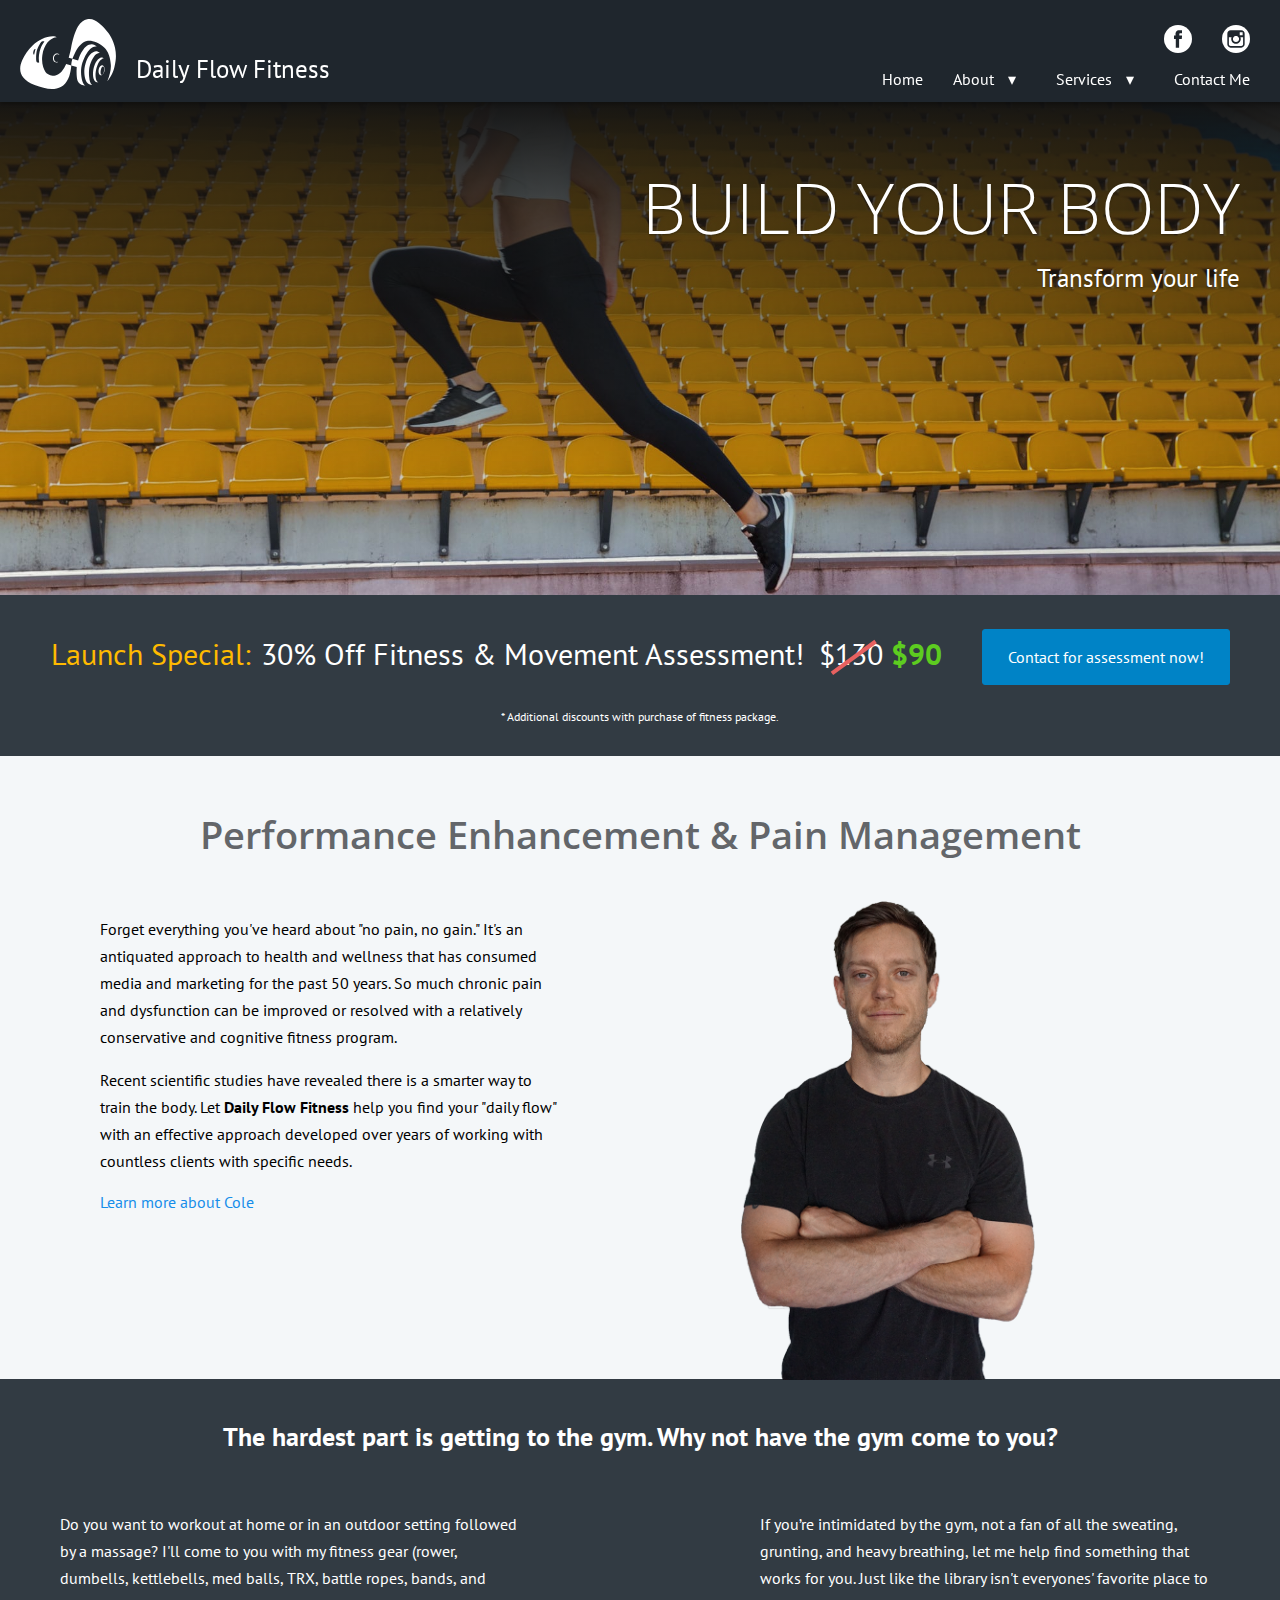
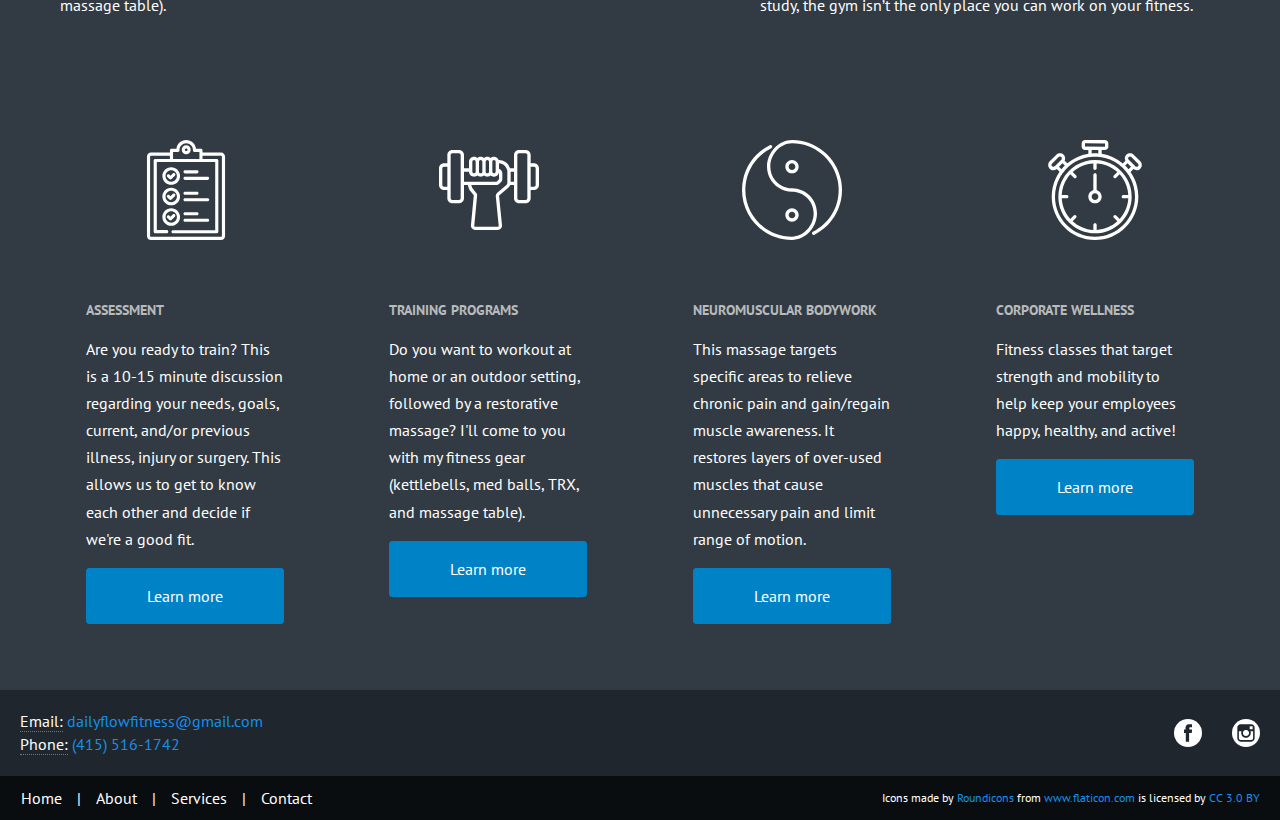
==== commit 342d0d31: "(fix): typo, promobox" ====
--- a/index.html
+++ b/index.html
@@ -4,6 +4,14 @@
 <meta charset="UTF-8">
 <meta http-equiv="X-UA-Compatible" content="IE=edge">
 <meta name="viewport" content="width=device-width, initial-scale=1">
+<link rel="apple-touch-icon" sizes="180x180" href="/apple-touch-icon.png">
+<link rel="icon" type="image/png" sizes="32x32" href="/favicon-32x32.png">
+<link rel="icon" type="image/png" sizes="16x16" href="/favicon-16x16.png">
+<link rel="manifest" href="/manifest.json">
+<link rel="mask-icon" href="/safari-pinned-tab.svg" color="#000000">
+<meta name="apple-mobile-web-app-title" content="Daily Flow Fitness">
+<meta name="application-name" content="Daily Flow Fitness">
+<meta name="theme-color" content="#ffffff">
 <meta name="description" content="Forget everything you've heard about no pain, no gain. It's an antiquated approach to health and wellness that has consumed media and marketing for the past 50 years. So much chronic pain and dysfunction can be improved or resolved with a relatively conservative and cognitive fitness program. Cole Citret is the founder of Daily Flow Fitness.">
 <link rel="image_src" href="http://dailyflowfitness.com/img/jumping.jpg" />
 <meta name="keywords" content="Daily Flow Fitness, Daily, Flow, Fitness, exercise, functional movement, functional, movement, flow, mobility, massage, pain management, trx, kettlebells, training, form, strength, strenth and conditioning, cole, cole citret, performance enhancement, sport-specific, neuromuscular, trigger point, neuromuscular trigger point, myofascial, myofascial release">
@@ -129,15 +137,14 @@
   <section class="panel-bg-dark">
     <div class="centered">
       <div class="promobox">
-        <p class="paragraph-light"><span class="special">Launch Special:</span>30% Off Fitness &amp; Movement Assesments!</p>
-        <p class="paragraph-light"><span class="old-price">$130</span> <span class="special-price">$90</span></p>
+        <p class="paragraph-light"><span class="special">Launch Special:</span>30% Off Fitness &amp; Movement Assessment! <p class="paragraph-light"><span class="old-price">$130</span> <span class="special-price">$90</span></p></p>
         <a href="contact.html" class="btn btn-blue sign-up">
-          Contact for an assessment now!
+          Contact for assessment now!
         </a>
-        <div class="disclaimer">
-          * Additional discounts with purchase of fitness package.
-        </div>
-      </div>  
+      </div> 
+      <div class="disclaimer">
+        * Additional discounts with purchase of fitness package.
+      </div> 
     </div>
   </section>
   <section class="panel-bg-light">
--- a/css/styles.css
+++ b/css/styles.css
@@ -1,2 +1,2 @@
-.panel-bg-dark{background-color:#323b43 !important}.panel-bg-light{background-color:#f4f7f9 !important}.panel-bg-blue{background-color:#0083c6 !important}header a:hover,footer a:hover{text-decoration:none}/*! normalize.css v3.0.3 | MIT License | github.com/necolas/normalize.css */article,aside,details,figcaption,figure,footer,header,hgroup,main,menu,nav,section,.flex-col,summary{display:block}audio,canvas,progress,video{display:inline-block;vertical-align:baseline}audio:not([controls]){display:none;height:0}[hidden],template{display:none}a{background-color:transparent}a:active,a:hover{outline:0}abbr[title]{border-bottom:1px dotted}b,strong{font-weight:bold}dfn{font-style:italic}h1{font-size:2em;margin:0.67em 0}mark{background:#ff0;color:#000}small{font-size:80%}sub,sup{font-size:75%;line-height:0;position:relative;vertical-align:baseline}sup{top:-0.5em}sub{bottom:-0.25em}img{border:0}svg:not(:root){overflow:hidden}figure{margin:1em 40px}hr{box-sizing:content-box;height:0}pre{overflow:auto}code,kbd,pre,samp{font-family:monospace, monospace;font-size:1em}*,*:after,*:before,html,section,.flex-col{-webkit-box-sizing:border-box;-moz-box-sizing:border-box;box-sizing:border-box}html,body{font-family:"PT Sans",sans-serif;font-size:16px;font-weight:100;line-height:1.5;margin:0;padding:0}.h1,.h2,.h3,.h4,.h5,.h6,h1,h2,h3,h4,h5,h6{font-family:inherit;line-height:1.4;color:#63666a;font-weight:600;display:block}h1,h2,h3,h4,h5,h6{margin-bottom:20px;line-height:1.4;-webkit-margin-before:0;-webkit-margin-after:0;-webkit-margin-start:0;-webkit-margin-end:0}.h1,h1{font-family:"Open Sans",sans-serif;font-size:44px;-webkit-margin-before:0.83em;-webkit-margin-after:0.83em;margin-bottom:1.5em}@media (max-width: 599px){.h1,h1{font-size:34px}}.h2,h2{font-family:"Open Sans",sans-serif;font-size:38px;-webkit-margin-before:0.83em}@media (max-width: 599px){.h2,h2{font-size:28px;-webkit-margin-before:0}}.h3,h3{font-family:"PT Sans",sans-serif;font-size:32px;margin:0}@media (max-width: 599px){.h3,h3{font-size:22px}}.h4,h4{font-family:"PT Sans",sans-serif;font-size:26px}@media (max-width: 599px){.h4,h4{font-size:20px;-webkit-margin-before:0}}.h5,h5{font-family:"PT Sans",sans-serif;font-size:20px;margin:0}.h6,h6{font-family:"PT Sans",sans-serif;font-size:16px}blockquote{max-width:600px;margin:0 auto 40px auto;padding:10px 20px 10px 40px;color:#fff;text-align:left;border-radius:0 3px 3px 0;border-left:3px solid #CED7DF;font-size:20px}@media (max-width: 599px){blockquote{font-size:16px}}blockquote footer{display:block;font-size:80%;line-height:1.42857143;color:#fff;background:transparent}blockquote footer a{color:#fff;cursor:pointer;text-decoration:underline}blockquote footer:before{content:'\2014 \00A0'}p{line-height:1.7;margin:15px 0;font-family:"PT Sans",sans-serif;font-weight:400}label{display:block;max-width:100%;margin:0 0 5px 0;font-weight:bold}fieldset{border:0}ul ul,ol ul,ul ol,ol ol{margin-bottom:0}ul,ol{list-style-type:none;margin:0;padding:0;-webkit-margin-before:0;-webkit-margin-after:0;-webkit-margin-start:0px;-webkit-margin-end:0px;-webkit-padding-start:0}a,button{font-family:"PT Sans",sans-serif;text-decoration:none;font-weight:400;color:#168eea}a:focus,a:active,a:hover,button:focus,button:active,button:hover{color:#168eea;text-decoration:none;outline:none}button,[type="button"],[type="submit"],[type="reset"]{-webkit-apperance:button;overflow:visible}input{margin:0 0 5px 0;padding:6px 12px;display:block;font-family:"PT Sans",sans-serif;font-size:14px;font-weight:400;line-height:1.42857143;width:100%;height:40px;color:#63666a;background-color:#fff;background-image:none;border:1px solid #e7e8e8;border-radius:4px;-webkit-box-shadow:inset 0 1px 1px rgba(0,0,0,0.075);box-shadow:inset 0 1px 1px rgba(0,0,0,0.075);-wekit-transition:border-color ease-in-out .15s, box-shadow ease-in-out .15s;-o-transition:border-color ease-in-out .15s, box-shadow ease-in-out .15s;transition:border-color ease-in-out .15s, box-shadow ease-in-out .15s}::-webkit-input-placeholder{color:#63666a}::-moz-placeholder{color:#63666a}:-ms-input-placeholder{color:#63666a}:-moz-placeholder{color:#63666a}img{width:100%;margin:0 auto}section,.flex-col{width:100%;text-align:center;height:auto;display:-webkit-flex;display:flex;-webkit-flex-wrap:wrap;-ms-flex-wrap:wrap;flex-wrap:wrap}table{width:100%;max-width:100%}th{text-align:left;padding:0}table>tbody>tr>td,table>tbody>tr>th,table>tfoot>tr>td,table>tfoot>tr>th,table>thead>tr>td,table>thead>tr>th{padding:8px;width:35%;line-height:1.42857143;vertical-align:top;border-top:1px solid #ddd}table>thead>tr>th{vertical-align:bottom;border-bottom:2px solid #ddd}table>caption+thead>tr:first-child>td,table>caption+thead>tr:first-child>th,table>colgroup+thead>tr:first-child>td,table>colgroup+thead>tr:first-child>th,table>thead:first-child>tr:first-child>td,table>thead:first-child>tr:first-child>th{border-top:0}iframe{max-width:600px;height:500px;width:100%;margin:0 auto;padding:0;border:0 !important;font:inherit;vertical-align:baseline}address{font-style:normal;line-height:1.42857143}abbr[title]{cursor:help;border-bottom:1px dotted #777}abbr[title]{text-decoration:dotted}.btn{margin:0 5px;padding:15px 25px;text-transform:none;border-radius:3px;display:inline-block;position:relative;cursor:pointer;min-height:36px;min-width:88px;text-align:center;font-size:16px;font-style:inherit;font-variant:inherit;font-family:inherit;text-decoration:none;overflow:hidden;transition:box-shadow 0.4s cubic-bezier(0.25, 0.8, 0.25, 1),background-color 0.4s cubic-bezier(0.25, 0.8, 0.25, 1);white-space:nowrap;vertical-align:middle}.btn-white{background-color:#fff;color:#fff;border:1px solid #fff}.btn-white:hover{color:#fff;background-color:#e6e6e6;border-color:#e0e0e0}.btn-gray{background-color:#b8babb;color:#fff;border:1px solid #b8babb}.btn-gray:hover{color:#fff;background-color:#9ea1a2;border-color:#999c9d}.btn-green{background-color:#5dcc20;color:#fff;border:1px solid #5dcc20}.btn-green:hover{color:#fff;background-color:#49a019;border-color:#459718}.btn-red{background-color:#e86160;color:#fff;border:1px solid #e86160}.btn-red:hover{color:#fff;background-color:#e23533;border-color:#e02c2b}.btn-blue{background-color:#0083c6;color:#fff;border:1px solid #0083c6}.btn-blue:hover{color:#fff;background-color:#006193;border-color:#005b89}.btn-reverse-white{color:#fff;background-color:transparent;border:1px solid #fff}.btn-reverse-white:hover{color:#e0e0e0;background-color:transparent;border-color:#e0e0e0}.btn-reverse-gray{color:#b8babb;background-color:transparent;border:1px solid #b8babb}.btn-reverse-gray:hover{color:#999c9d;background-color:transparent;border-color:#999c9d}.btn-reverse-green{color:#5dcc20;background-color:transparent;border:1px solid #5dcc20}.btn-reverse-green:hover{color:#459718;background-color:transparent;border-color:#459718}.btn-reverse-red{color:#e86160;background-color:transparent;border:1px solid #e86160}.btn-reverse-red:hover{color:#e02c2b;background-color:transparent;border-color:#e02c2b}.btn-reverse-blue{color:#0083c6;background-color:transparent;border:1px solid #0083c6}.btn-reverse-blue:hover{color:#005b89;background-color:transparent;border-color:#005b89}.link-white{color:#fff;background-color:transparent;border:1px solid transparent}.link-white:hover{color:#e0e0e0;background-color:transparent;border-color:transparent}.link-gray{color:#b8babb;background-color:transparent;border:1px solid transparent}.link-gray:hover{color:#999c9d;background-color:transparent;border-color:transparent}.link-green{color:#5dcc20;background-color:transparent;border:1px solid transparent}.link-green:hover{color:#459718;background-color:transparent;border-color:transparent}.link-red{color:#e86160;background-color:transparent;border:1px solid transparent}.link-red:hover{color:#e02c2b;background-color:transparent;border-color:transparent}.link-blue{color:#0083c6;background-color:transparent;border:1px solid transparent}.link-blue:hover{color:#005b89;background-color:transparent;border-color:transparent}.btn-dark-bg.link-gray:hover{color:#dfe0e0}.btn-dark-bg.link-blue:hover{color:#14afff}.btn-dark-bg.link-red:hover{color:#f2a3a3}.btn-dark-bg.link-green:hover{color:#87e454}.icon,.icon-social,.icon-small,.icon-medium{cursor:pointer}.icon-white{fill:#fff}.icon-white:hover{fill:#e7e8e8}.icon-black{fill:#000}.icon-black:hover{fill:#0083c6}.icon-circle,.icon-social{border-radius:50%}.icon-social{height:28px}.icon-social:hover{fill:#2db8ff}.icon-small{height:70px;padding:10px 20px}.icon-medium{height:100px}.page{margin:0 auto;overflow:hidden;position:relative;padding-top:95px}@media (max-width: 599px){.page{padding-top:180px}}.panel-bg-dark{margin:0 auto;padding:0 20px}.panel-bg-dark .m-tb-40,.panel-bg-dark .m-tb-20{padding:0}.panel-bg-light{margin:0 auto;padding:0 20px}.panel-bg-light .m-tb-40,.panel-bg-light .m-tb-20{padding:0}.panel-bg-blue{margin:0 auto;padding:0 20px}.panel-bg-blue .m-tb-40,.panel-bg-blue .m-tb-20{padding:0}.panel-bg-blue h2{font-size:38px;-webkit-margin-before:0.83em}.panel-bg-blue h3{font-size:32px}.panel-height-500{height:auto}@media (min-width: 1200px){.panel-height-500{height:500px}}.w-800{max-width:800px;padding:0 20px}.flex-col{margin:0 auto;-webkit-flex-direction:column;-ms-flex-direction:column;flex-direction:column;-webkit-box-pack:center;-ms-flex-pack:center;-webkit-box-pack:center;-ms-flex-pack:center;justify-content:center}.flex-cards{display:-webkit-flex;display:flex;-webkit-flex-wrap:wrap;-ms-flex-wrap:wrap;flex-wrap:wrap;-webkit-box-pack:center;-ms-flex-pack:center;justify-content:center;margin:50px auto;max-width:1200px;width:100%}@media (min-width: 1200px){.flex-cards{-webkit-box-pack:justify;-ms-flex-pack:justify;justify-content:space-between}}.centered{margin:0 auto;position:relative;padding:20px 0;width:100%}.column{-webkit-flex-direction:column;-ms-flex-direction:column;flex-direction:column;width:500px;max-width:100%;text-align:left;padding:20px}.column .paragraph:first-of-type,.column .paragraph-light:first-of-type,.column .table__paragraph:first-of-type{-webkit-margin-before:0}.m-tb-40{margin:40px auto;padding:0 20px}.m-tb-20{margin:20px auto;padding:0 20px}.p-0{padding:0}.banner__price{background-color:#b8babb}.banner__price h5{color:#2a2f33}.card,.blog{display:-webkit-flex;display:flex;-webkit-flex-direction:column;-ms-flex-direction:column;flex-direction:column;-webkit-box-pack:start;-ms-flex-pack:start;-webkit-box-pack:start;-ms-flex-pack:start;justify-content:flex-start;text-align:left;width:250px;margin:0 20px;position:relative;border:1px solid transparent;color:#fff;border-radius:3px;padding:25px;background-color:transparent}.card.skin-light,.skin-light.blog{background-color:#fff;color:#63666a}.card.skin-dark,.skin-dark.blog{background-color:#63666a;color:#fff}.card .btn,.blog .btn{margin:0}.card-name,.blog-name{font-size:16px;color:#63666a;display:block;margin-bottom:15px}.card-title,.blog-title{display:block}.card-title a,.blog-title a{color:#b8babb;font-weight:700;font-size:14px;text-transform:uppercase}.dark-text a{color:#000}.dark-text a:hover{color:#b8babb}.card-display,.card-icon,.blog-display{width:-webkit-calc(100% + 3px);width:calc(100% + 3px);height:100px;display:block;position:absolute;left:-1px;top:-1px;border-radius:3px 3px 0 0}.card-icon{display:-webkit-flex;display:flex;-webkit-box-pack:center;-ms-flex-pack:center;justify-content:center;-webkit-box-align:center;-ms-flex-align:center;align-items:center;position:relative;padding-bottom:50px;height:auto}.card-display.primaryColor,.primaryColor.card-icon,.primaryColor.blog-display{background-color:#168eea}.blog{border-radius:6px;padding:165px 0 25px 0;background-color:#fff;margin:0 20px}.blog-name{margin:0 15px 15px 15px}.blog-title{margin-left:15px}.blog-display{height:160px}.img--about{max-width:335px;padding:0 20px;margin:0 0 -27px 0}@media (min-width: 600px){.img--about{padding:0 20px}}@media (max-width: 599px){.img--about{width:260px}}.img--cole{max-width:500px}.img--logo{height:70px;width:auto;margin-right:20px}@media (max-width: 599px){.img--logo{display:none}}.img--assessment{max-width:500px}.img--banner,.img--home,.img--flow,.img--question,.img--coporate,.img--contact,.img--training,.img--services{background-position:center;background-repeat:no-repeat;background-size:cover;height:250px}.img--home{background-image:url("../img/jumping.jpg");height:350px}@media (min-width: 900px){.img--home{height:500px}}.img--flow{background-image:url("../img/flow.jpg");height:650px}@media (max-width: 599px){.img--flow{height:800px}}.img--question{background-image:url("../img/question-banner.jpg");height:200px}.img--coporate{background-image:url("../img/corporate-banner.jpg")}.img--contact{background-image:url("../img/contact-banner.jpg");background-position:bottom center}@media (max-width: 599px){.img--contact{height:300px}}.img--training{background-image:url("../img/training-banner.jpg");background-position:0 44%}.img--services{background-image:url("../img/services-banner.jpg");height:180px}.overlay{width:100%;height:100%;background:#131313;background:-moz-linear-gradient(top, #131313 0%, rgba(19,19,19,0.59) 41%, rgba(28,28,28,0.4) 60%, rgba(171,171,171,0) 100%);background:-webkit-gradient(left top, left bottom, color-stop(0%, #131313), color-stop(41%, rgba(19,19,19,0.59)), color-stop(60%, rgba(28,28,28,0.4)), color-stop(100%, rgba(171,171,171,0)));background:-webkit-linear-gradient(top, #131313 0%, rgba(19,19,19,0.59) 41%, rgba(28,28,28,0.4) 60%, rgba(171,171,171,0) 100%)}.timeline{display:inline-block}.events-content svg{display:block;margin:0 auto}.cd-horizontal-timeline{opacity:0;margin:2em auto;-webkit-transition:opacity 0.2s;-moz-transition:opacity 0.2s;transition:opacity 0.2s}.cd-horizontal-timeline::before{content:'mobile';display:none}.cd-horizontal-timeline.loaded{opacity:1}.cd-horizontal-timeline .timeline{position:relative;height:100px;width:100%;max-width:1200px;margin:60px auto 0 auto}.cd-horizontal-timeline .events-wrapper{position:relative;height:100%;margin:0 40px;overflow:hidden}.cd-horizontal-timeline .events-wrapper::after,.cd-horizontal-timeline .events-wrapper::before{content:'';position:absolute;z-index:2;top:0;height:100%;width:20px}.cd-horizontal-timeline .events-wrapper::before{left:0;background-image:-webkit-linear-gradient(left, #f8f8f8, rgba(248,248,248,0));background-image:linear-gradient(to right, #f8f8f8, rgba(248,248,248,0))}.cd-horizontal-timeline .events-wrapper::after{right:0;background-image:-webkit-linear-gradient(right, #f8f8f8, rgba(248,248,248,0));background-image:linear-gradient(to left, #f8f8f8, rgba(248,248,248,0))}.cd-horizontal-timeline .events{position:absolute;z-index:1;left:0;top:49px;height:2px;background:#dfdfdf;-webkit-transition:-webkit-transform 0.4s;-moz-transition:-moz-transform 0.4s;transition:transform 0.4s}.cd-horizontal-timeline .filling-line{position:absolute;z-index:1;left:0;top:0;height:100%;width:100%;background-color:#0083c6;-webkit-transform:scaleX(0);-moz-transform:scaleX(0);-ms-transform:scaleX(0);-o-transform:scaleX(0);transform:scaleX(0);-webkit-transform-origin:left center;-moz-transform-origin:left center;-ms-transform-origin:left center;-o-transform-origin:left center;transform-origin:left center;-webkit-transition:-webkit-transform 0.3s;-moz-transition:-moz-transform 0.3s;transition:transform 0.3s}.cd-horizontal-timeline .events a{position:absolute;cursor:pointer;bottom:0;z-index:2;text-align:center;font-family:"Open Sans",sans-serif;padding-bottom:10px;color:#383838;-webkit-transform:translateZ(0);-moz-transform:translateZ(0);-ms-transform:translateZ(0);-o-transform:translateZ(0);transform:translateZ(0)}.cd-horizontal-timeline .events a:hover{font-weight:bold;color:#0083c6;text-decoration:none}.cd-horizontal-timeline .events li:nth-of-type(odd) a{padding-bottom:30px}.cd-horizontal-timeline .events a::after{content:'';position:absolute;left:50%;right:auto;-webkit-transform:translateX(-50%);-moz-transform:translateX(-50%);-ms-transform:translateX(-50%);-o-transform:translateX(-50%);transform:translateX(-50%);bottom:-5px;height:12px;width:12px;border-radius:50%;border:2px solid #0083c6;background-color:#f8f8f8;-webkit-transition:background-color 0.3s, border-color 0.3s;-moz-transition:background-color 0.3s, border-color 0.3s;transition:background-color 0.3s, border-color 0.3s}.no-touch .cd-horizontal-timeline .events a:hover::after{background-color:#0083c6;border-color:#0083c6}.cd-horizontal-timeline .events a.selected::after{background-color:#0083c6;border-color:#0083c6}.cd-horizontal-timeline .events a.older-event::after{border-color:#0083c6}@media only screen and (min-width: 1100px){.cd-horizontal-timeline{margin:40px auto}.cd-horizontal-timeline::before{content:'desktop'}}.cd-timeline-navigation a{position:absolute;z-index:1;top:50%;bottom:auto;-webkit-transform:translateY(-50%);-moz-transform:translateY(-50%);-ms-transform:translateY(-50%);-o-transform:translateY(-50%);transform:translateY(-50%);height:34px;width:34px;border-radius:50%;border:2px solid #dfdfdf;overflow:hidden;color:transparent;text-indent:100%;white-space:nowrap;-webkit-transition:border-color 0.3s;-moz-transition:border-color 0.3s;transition:border-color 0.3s}.cd-timeline-navigation a::after{content:'';position:absolute;height:16px;width:16px;left:50%;top:50%;bottom:auto;right:auto;-webkit-transform:translateX(-50%) translateY(-50%);-moz-transform:translateX(-50%) translateY(-50%);-ms-transform:translateX(-50%) translateY(-50%);-o-transform:translateX(-50%) translateY(-50%);transform:translateX(-50%) translateY(-50%);background:url(../img/cd-arrow.svg) no-repeat 0 0}.cd-timeline-navigation a.prev{left:0;-webkit-transform:translateY(-50%) rotate(180deg);-moz-transform:translateY(-50%) rotate(180deg);-ms-transform:translateY(-50%) rotate(180deg);-o-transform:translateY(-50%) rotate(180deg);transform:translateY(-50%) rotate(180deg)}.cd-timeline-navigation a.next{right:0}.no-touch .cd-timeline-navigation a:hover{border-color:#7b9d6f}.cd-timeline-navigation a.inactive{cursor:not-allowed}.cd-timeline-navigation a.inactive::after{background-position:0 -16px}.no-touch .cd-timeline-navigation a.inactive:hover{border-color:#dfdfdf}.cd-horizontal-timeline .events-content{position:relative;width:100%;margin:0;overflow:hidden;-webkit-transition:height 0.4s;-moz-transition:height 0.4s;transition:height 0.4s}.cd-horizontal-timeline .events-content li{position:absolute;z-index:1;width:100%;left:0;top:0;-webkit-transform:translateX(-100%);-moz-transform:translateX(-100%);-ms-transform:translateX(-100%);-o-transform:translateX(-100%);transform:translateX(-100%);padding:0 5%;opacity:0;-webkit-animation-duration:0.4s;-moz-animation-duration:0.4s;animation-duration:0.4s;-webkit-animation-timing-function:ease-in-out;-moz-animation-timing-function:ease-in-out;animation-timing-function:ease-in-out}.cd-horizontal-timeline .events-content li.selected{position:relative;z-index:2;opacity:1;-webkit-transform:translateX(0);-moz-transform:translateX(0);-ms-transform:translateX(0);-o-transform:translateX(0);transform:translateX(0)}.cd-horizontal-timeline .events-content li.enter-right,.cd-horizontal-timeline .events-content li.leave-right{-webkit-animation-name:cd-enter-right;-moz-animation-name:cd-enter-right;animation-name:cd-enter-right}.cd-horizontal-timeline .events-content li.enter-left,.cd-horizontal-timeline .events-content li.leave-left{-webkit-animation-name:cd-enter-left;-moz-animation-name:cd-enter-left;animation-name:cd-enter-left}.cd-horizontal-timeline .events-content li.leave-right,.cd-horizontal-timeline .events-content li.leave-left{-webkit-animation-direction:reverse;-moz-animation-direction:reverse;animation-direction:reverse}.cd-horizontal-timeline .events-content li>*{max-width:800px;margin:0 auto}.cd-horizontal-timeline .events-content h2{font-weight:bold;font-size:2.6rem;font-family:"Open Sans",sans-serif;font-weight:700;line-height:1.2}.cd-horizontal-timeline .events-content em{display:block;font-style:italic;margin:10px auto}.cd-horizontal-timeline .events-content p{font-size:1.2rem;color:#959595}.cd-horizontal-timeline .events-content em,.cd-horizontal-timeline .events-content p{line-height:1.6}@-webkit-keyframes cd-enter-right{0%{opacity:0;-webkit-transform:translateX(100%)}100%{opacity:1;-webkit-transform:translateX(0%)}}@-moz-keyframes cd-enter-right{0%{opacity:0;-moz-transform:translateX(100%)}100%{opacity:1;-moz-transform:translateX(0%)}}@keyframes cd-enter-right{0%{opacity:0;-webkit-transform:translateX(100%);-moz-transform:translateX(100%);-ms-transform:translateX(100%);-o-transform:translateX(100%);transform:translateX(100%)}100%{opacity:1;-webkit-transform:translateX(0%);-moz-transform:translateX(0%);-ms-transform:translateX(0%);-o-transform:translateX(0%);transform:translateX(0%)}}@-webkit-keyframes cd-enter-left{0%{opacity:0;-webkit-transform:translateX(-100%)}100%{opacity:1;-webkit-transform:translateX(0%)}}@-moz-keyframes cd-enter-left{0%{opacity:0;-moz-transform:translateX(-100%)}100%{opacity:1;-moz-transform:translateX(0%)}}@keyframes cd-enter-left{0%{opacity:0;-webkit-transform:translateX(-100%);-moz-transform:translateX(-100%);-ms-transform:translateX(-100%);-o-transform:translateX(-100%);transform:translateX(-100%)}100%{opacity:1;-webkit-transform:translateX(0%);-moz-transform:translateX(0%);-ms-transform:translateX(0%);-o-transform:translateX(0%);transform:translateX(0%)}}.paragraph,.paragraph-light,.table__paragraph{font-size:16px;line-height:1.6;color:#2a2f33;margin-bottom:20px}.paragraph-light{color:#fff}.section-title{text-transform:capitalize}.text-left{text-align:left}.text-right{text-align:right}.text-italic{font-style:italic}.lead{font-size:17.5px;line-height:28px}.small,.disclaimer{font-size:12px}.list-unstyled{list-style-type:none;text-align:left}.list-styled,.list-disc,.list-numbered{text-align:left;margin:20px 0 20px 20px}.list-disc{list-style-type:disc}.list-numbered{list-style-type:decimal}.white-text{color:#fff}.dark-gray-text{color:#63666a}.cta,.cta--home{text-shadow:0 1px 2px rgba(0,0,0,0.3)}.cta--home .build{font-size:35px;font-family:"Open Sans",sans-serif;text-transform:uppercase}@media (min-width: 900px){.cta--home .build{font-size:70px}}.cta--home .transform{font-family:"PT Sans",sans-serif;font-size:25px}.brand__title,.brand__title--header,.brand__title--footer{font-size:25px}.brand-name,.question,.promobox .special-price{font-weight:bold}.answer{display:block;margin-left:20px}.promobox p{font-size:30px}.promobox .old-price:after{font-size:60px}header{display:-webkit-flex;display:flex;-webkit-flex-direction:column;-ms-flex-direction:column;flex-direction:column;-webkit-box-align:center;-ms-flex-align:center;align-items:center;position:relative;background-color:#1f262d;width:100%;height:auto;padding:10px 15px 0 15px;box-shadow:1px 3px 3px rgba(0,0,0,0.2);z-index:3;position:fixed}@media (max-width: 599px){header{padding:10px 15px}}@media (min-width: 600px){header{-webkit-flex-direction:row;-ms-flex-direction:row;flex-direction:row}}.header__brand{height:auto;display:-webkit-flex;display:flex;max-width:350px;font-size:25px;color:#fff;margin:0 auto;cursor:pointer}@media (min-width: 600px){.header__brand{margin:5px auto 10px 5px;-webkit-box-align:end;-ms-flex-align:end;align-items:flex-end;margin-right:auto}}.header__brand:hover{color:#fff}.header__nav{display:-webkit-flex;display:flex;-webkit-flex-direction:column;-ms-flex-direction:column;flex-direction:column;position:relative;-webkit-box-align:center;-ms-flex-align:center;align-items:center;margin-top:15px}@media (min-width: 600px){.header__nav{-webkit-box-align:end;-ms-flex-align:end;align-items:flex-end}}.header__social,.header__mainnav{display:-webkit-flex;display:flex;-webkit-box-align:end;-ms-flex-align:end;align-items:flex-end;position:relative}@media (max-width: 599px){.header__mainnav{display:none}}.header__socialnav-item,.header__nav-item{padding:8px 15px;cursor:pointer;position:relative}.header__socialnav-item{padding:0 15px}.header__socialnav-item a{color:#fff}.dropdown .caret{color:#fff;margin:10px}.dropdown__menu{visibility:hidden;opacity:0;position:absolute;background-color:#fff;width:175px;border-top:5px solid #0083c6;border-radius:3px;top:100%;left:0;box-shadow:1px 3px 3px rgba(0,0,0,0.2);transition:opacity .2s ease-in}.dropdown__menu li{display:block}.dropdown__menu li a{padding:8px 20px;color:#63666a;display:block;margin:0 auto;line-height:1}.dropdown__menu li:hover{background-color:#e7e8e8}.header__nav-item{border-bottom:3px solid transparent}.header__nav-item a{position:relative;color:#fff}.header__nav-item:hover{color:inherit;border-bottom:3px solid #0083c6}.header__nav-item:hover .dropdown__menu{visibility:visible;opacity:1}.dropdown-nav{display:none}@media (max-width: 599px){.dropdown-nav{display:block;width:100%;text-align:center}}.dropdown-nav .dropdown{position:relative;display:block;cursor:pointer}.dropdown-nav .btn-menu{display:-webkit-flex;display:flex;-webkit-box-pack:center;-ms-flex-pack:center;justify-content:center;-webkit-box-align:center;-ms-flex-align:center;align-items:center;padding:5px 25px}.dropdown-nav .btn-menu .menu-icon{font-size:35px;color:#fff;padding-left:10px}.dropdown-nav .dropdown-menu{display:none}.dropdown-nav .open>.dropdown-menu{display:block;position:relative;width:100%;margin:0;border-radius:0;padding:0;border:0;box-shadow:none;background-color:#1f262d;-webkit-background-clip:border-box;background-clip:border-box;top:0;left:0;z-index:1000;float:left;font-size:14px}.dropdown-nav .dropdown-item{color:#fff;display:block;width:auto;padding:15px 5px 15px 10px;transition:all 0.2s}.dropdown-nav .open>.dropdown-menu li{width:100%;padding:0;margin:0}.horizontal-divider{display:block;width:100%;height:0;border-bottom:1px solid #eff3f6;margin:60px 0}.brand__title,.brand__title--header,.brand__title--footer{color:#fff;cursor:pointer}.brand__title:hover,.brand__title--header:hover,.brand__title--footer:hover{color:#e6e6e6}.brand__title--header{display:none}@media (max-width: 599px){.brand__title--header{display:block;padding-bottom:10px}}@media (min-width: 900px){.brand__title--header{display:inline-block}}.brand__title--footer{padding-bottom:20px}@media (min-width: 600px){.brand__title--footer{padding:0;margin-right:auto}}.faq li{padding:20px 0}@media (max-width: 599px){.faq li{border-bottom:1px solid #ccc}}.table__paragraph{text-align:left;display:-webkit-flex;display:flex}.table__description,.table__price{width:250px;text-align:left}.training-navigation{position:relative;display:-webkit-flex;display:flex;-webkit-flex-wrap:wrap;-ms-flex-wrap:wrap;flex-wrap:wrap;-webkit-box-pack:center;-ms-flex-pack:center;justify-content:center;margin:0 auto;width:100%;background-color:#0083c6;padding:20px 0}.training-navigation a{margin:5px 10px}.disclaimer{display:-webkit-flex;display:flex;color:#fff;margin:0 auto;padding:10px}.cta,.cta--home{-webkit-box-align:center;-ms-flex-align:center;align-items:center}.cta--home{margin:60px 40px 0 auto;display:-webkit-flex;display:flex;-webkit-flex-direction:column;-ms-flex-direction:column;flex-direction:column;-webkit-box-align:end;-ms-flex-align:end;align-items:flex-end}.cta--home .transform{margin-bottom:50px}@media (min-width: 900px){.cta--home .transform{margin-bottom:20px}}.promobox{position:relative;display:-webkit-flex;display:flex;-webkit-box-align:center;-ms-flex-align:center;align-items:center;-webkit-box-pack:center;-ms-flex-pack:center;justify-content:center;-webkit-flex-wrap:wrap;-ms-flex-wrap:wrap;flex-wrap:wrap;width:100%}.promobox p{position:relative}.promobox .old-price{margin-left:15px}.promobox .old-price:after{position:absolute;content:"/";color:#e86160;right:75px;top:-25px;transform:rotate(30deg)}.promobox .special{color:#FFBA00;margin-right:10px}.promobox .special-price{color:#5dcc20}.promobox .sign-up{width:100%;margin:0}@media (min-width: 900px){.promobox .sign-up{margin-left:40px;width:auto}}.rates{padding:0 0 20px 0}.rates h5{border-bottom:1px solid #fff;margin-bottom:10px}.rates .disclaimer{margin:0;display:inline-block;padding:0}footer{display:-webkit-flex;display:flex;-webkit-box-align:center;-ms-flex-align:center;align-items:center;-webkit-flex-direction:column;-ms-flex-direction:column;flex-direction:column;-webkit-box-pack:justify;-ms-flex-pack:justify;justify-content:space-between;background-color:#1f262d;width:100%;height:auto;position:relative}footer .disclaimer{display:none}@media (min-width: 900px){footer .disclaimer{display:-webkit-flex;display:flex;margin:0 0 0 auto;padding:10px 20px}}.social__instagram{margin-left:auto;padding:20px;cursor:pointer}@media (max-width: 599px){.social__instagram{margin:0 auto;text-align:center}}.social__instagram p{margin:0 0 15px 0;color:#fff}.social__container{display:-webkit-flex;display:flex;-webkit-flex-direction:column;-ms-flex-direction:column;flex-direction:column;-webkit-box-align:end;-ms-flex-align:end;align-items:flex-end;width:100%;margin-left:auto;text-align:right;padding:20px}@media (max-width: 599px){.social__container{text-align:center;position:relative;-webkit-box-align:center;-ms-flex-align:center;align-items:center}}.social__container address{display:block;color:#fff;width:auto}.social__container address abbr{color:#fff}.nav__social,.nav__footer{color:#fff;list-style-type:none;display:-webkit-flex;display:flex;-webkit-box-align:center;-ms-flex-align:center;align-items:center;height:auto}.nav__social--item,.nav__footer--item{padding:0 15px;cursor:pointer}.nav__social--item:nth-of-type(2){padding:0 0 0 15px}.nav__social--item:nth-of-type(3),.nav__social--item:nth-of-type(4){display:none}.nav__footer{margin-left:-14px;padding:10px 20px}.nav__footer a{color:#fff;cursor:pointer}.nav__footer a:hover{color:#fff}.nav__social{max-width:205px}.nav__social--item{height:28px;cursor:pointer}.nav__social--item:first-child{padding-left:0}.footer__main,.footer__bottom{width:100%;display:-webkit-flex;display:flex;-webkit-flex-direction:column;-ms-flex-direction:column;flex-direction:column;height:auto;position:relative;-webkit-box-align:center;-ms-flex-align:center;align-items:center;color:#fff}@media (min-width: 600px){.footer__main,.footer__bottom{-webkit-flex-direction:row;-ms-flex-direction:row;flex-direction:row}}@media (max-width: 599px){.footer__main .column,.footer__bottom .column{text-align:center;-webkit-box-align:center;-ms-flex-align:center;align-items:center}}.footer__bottom{background-color:#0a0d0f}#contact-form input[type="text"],#contact-form input[type="email"],#contact-form input[type="tel"],#contact-form input[type="url"],#contact-form textarea,#contact-form button[type="submit"]{font:400 12px/16px  'PT Sans', Arial, sans-serif;color:#000}#contact-form{width:400px}@media (max-width: 599px){#contact-form{width:280px}}#contact-form h5{color:#0CF}#contact-form p{margin:5px 0 15px}#contact-form fieldset{border:medium none !important;margin:0 0 10px;min-width:100%;padding:0;width:100%}#contact-form .form-group{margin-bottom:15px}#contact-form .help-block{display:block;margin-top:5px;margin-bottom:10px;color:#737373}#contact-form .has-error .checkbox,#contact-form .has-error .checkbox-inline,#contact-form .has-error .control-label,#contact-form .has-error .help-block,#contact-form .has-error .radio,#contact-form .has-error .radio-inline,#contact-form .has-error.checkbox label,#contact-form .has-error.checkbox-inline label,#contact-form .has-error.radio label,#contact-form .has-error.radio-inline label{color:#a94442}#contact-form .has-error input{border-color:#a94442;-webkit-box-shadow:inset 0 1px 1px rgba(0,0,0,0.075);box-shadow:inset 0 1px 1px rgba(0,0,0,0.075)}#contact-form input[type="text"],#contact-form input[type="email"],#contact-form input[type="tel"],#contact-form input[type="url"],#contact-form textarea{width:100%;border:1px solid #CCC;background:#FFF;margin:0 0 5px;padding:10px;color:#000}#contact-form input[type="text"]:hover,#contact-form input[type="email"]:hover,#contact-form input[type="tel"]:hover,#contact-form input[type="url"]:hover,#contact-form textarea:hover{-webkit-transition:border-color 0.3s ease-in-out;-moz-transition:border-color 0.3s ease-in-out;transition:border-color 0.3s ease-in-out;border:1px solid #AAA}#contact-form textarea{height:100px;max-width:100%;resize:none}#contact-form button[type="submit"]{cursor:pointer;width:100%;border:none;background:#0CF;color:#FFF;margin:0 0 5px;padding:10px;font-size:15px}#contact-form button[type="submit"]:hover{background:#09C;-webkit-transition:background 0.3s ease-in-out;-moz-transition:background 0.3s ease-in-out;transition:background-color 0.3s ease-in-out}#contact-form button[type="submit"]:active{box-shadow:inset 0 1px 3px rgba(0,0,0,0.5)}#contact-form input:focus,#contact-form textarea:focus{border:1px solid #999}
+.panel-bg-dark{background-color:#323b43 !important}.panel-bg-light{background-color:#f4f7f9 !important}.panel-bg-blue{background-color:#0083c6 !important}header a:hover,footer a:hover{text-decoration:none}/*! normalize.css v3.0.3 | MIT License | github.com/necolas/normalize.css */article,aside,details,figcaption,figure,footer,header,hgroup,main,menu,nav,section,.flex-col,summary{display:block}audio,canvas,progress,video{display:inline-block;vertical-align:baseline}audio:not([controls]){display:none;height:0}[hidden],template{display:none}a{background-color:transparent}a:active,a:hover{outline:0}abbr[title]{border-bottom:1px dotted}b,strong{font-weight:bold}dfn{font-style:italic}h1{font-size:2em;margin:0.67em 0}mark{background:#ff0;color:#000}small{font-size:80%}sub,sup{font-size:75%;line-height:0;position:relative;vertical-align:baseline}sup{top:-0.5em}sub{bottom:-0.25em}img{border:0}svg:not(:root){overflow:hidden}figure{margin:1em 40px}hr{box-sizing:content-box;height:0}pre{overflow:auto}code,kbd,pre,samp{font-family:monospace, monospace;font-size:1em}*,*:after,*:before,html,section,.flex-col{-webkit-box-sizing:border-box;-moz-box-sizing:border-box;box-sizing:border-box}html,body{font-family:"PT Sans",sans-serif;font-size:16px;font-weight:100;line-height:1.5;margin:0;padding:0}.h1,.h2,.h3,.h4,.h5,.h6,h1,h2,h3,h4,h5,h6{font-family:inherit;line-height:1.4;color:#63666a;font-weight:600;display:block}h1,h2,h3,h4,h5,h6{margin-bottom:20px;line-height:1.4;-webkit-margin-before:0;-webkit-margin-after:0;-webkit-margin-start:0;-webkit-margin-end:0}.h1,h1{font-family:"Open Sans",sans-serif;font-size:44px;-webkit-margin-before:0.83em;-webkit-margin-after:0.83em;margin-bottom:1.5em}@media (max-width: 599px){.h1,h1{font-size:34px}}.h2,h2{font-family:"Open Sans",sans-serif;font-size:38px;-webkit-margin-before:0.83em}@media (max-width: 599px){.h2,h2{font-size:28px;-webkit-margin-before:0}}.h3,h3{font-family:"PT Sans",sans-serif;font-size:32px;margin:0}@media (max-width: 599px){.h3,h3{font-size:22px}}.h4,h4{font-family:"PT Sans",sans-serif;font-size:26px}@media (max-width: 599px){.h4,h4{font-size:20px;-webkit-margin-before:0}}.h5,h5{font-family:"PT Sans",sans-serif;font-size:20px;margin:0}.h6,h6{font-family:"PT Sans",sans-serif;font-size:16px}blockquote{max-width:600px;margin:0 auto 40px auto;padding:10px 20px 10px 40px;color:#fff;text-align:left;border-radius:0 3px 3px 0;border-left:3px solid #CED7DF;font-size:20px}@media (max-width: 599px){blockquote{font-size:16px}}blockquote footer{display:block;font-size:80%;line-height:1.42857143;color:#fff;background:transparent}blockquote footer a{color:#fff;cursor:pointer;text-decoration:underline}blockquote footer:before{content:'\2014 \00A0'}p{line-height:1.7;margin:15px 0;font-family:"PT Sans",sans-serif;font-weight:400}label{display:block;max-width:100%;margin:0 0 5px 0;font-weight:bold}fieldset{border:0}ul ul,ol ul,ul ol,ol ol{margin-bottom:0}ul,ol{list-style-type:none;margin:0;padding:0;-webkit-margin-before:0;-webkit-margin-after:0;-webkit-margin-start:0px;-webkit-margin-end:0px;-webkit-padding-start:0}a,button{font-family:"PT Sans",sans-serif;text-decoration:none;font-weight:400;color:#168eea}a:focus,a:active,a:hover,button:focus,button:active,button:hover{color:#168eea;text-decoration:none;outline:none}button,[type="button"],[type="submit"],[type="reset"]{-webkit-apperance:button;overflow:visible}input{margin:0 0 5px 0;padding:6px 12px;display:block;font-family:"PT Sans",sans-serif;font-size:14px;font-weight:400;line-height:1.42857143;width:100%;height:40px;color:#63666a;background-color:#fff;background-image:none;border:1px solid #e7e8e8;border-radius:4px;-webkit-box-shadow:inset 0 1px 1px rgba(0,0,0,0.075);box-shadow:inset 0 1px 1px rgba(0,0,0,0.075);-wekit-transition:border-color ease-in-out .15s, box-shadow ease-in-out .15s;-o-transition:border-color ease-in-out .15s, box-shadow ease-in-out .15s;transition:border-color ease-in-out .15s, box-shadow ease-in-out .15s}::-webkit-input-placeholder{color:#63666a}::-moz-placeholder{color:#63666a}:-ms-input-placeholder{color:#63666a}:-moz-placeholder{color:#63666a}img{width:100%;margin:0 auto}section,.flex-col{width:100%;text-align:center;height:auto;display:-webkit-flex;display:flex;-webkit-flex-wrap:wrap;-ms-flex-wrap:wrap;flex-wrap:wrap}table{width:100%;max-width:100%}th{text-align:left;padding:0}table>tbody>tr>td,table>tbody>tr>th,table>tfoot>tr>td,table>tfoot>tr>th,table>thead>tr>td,table>thead>tr>th{padding:8px;width:35%;line-height:1.42857143;vertical-align:top;border-top:1px solid #ddd}table>thead>tr>th{vertical-align:bottom;border-bottom:2px solid #ddd}table>caption+thead>tr:first-child>td,table>caption+thead>tr:first-child>th,table>colgroup+thead>tr:first-child>td,table>colgroup+thead>tr:first-child>th,table>thead:first-child>tr:first-child>td,table>thead:first-child>tr:first-child>th{border-top:0}iframe{max-width:600px;height:500px;width:100%;margin:0 auto;padding:0;border:0 !important;font:inherit;vertical-align:baseline}address{font-style:normal;line-height:1.42857143}abbr[title]{cursor:help;border-bottom:1px dotted #777}abbr[title]{text-decoration:dotted}.btn{margin:0 5px;padding:15px 25px;text-transform:none;border-radius:3px;display:inline-block;position:relative;cursor:pointer;min-height:36px;min-width:88px;text-align:center;font-size:16px;font-style:inherit;font-variant:inherit;font-family:inherit;text-decoration:none;overflow:hidden;transition:box-shadow 0.4s cubic-bezier(0.25, 0.8, 0.25, 1),background-color 0.4s cubic-bezier(0.25, 0.8, 0.25, 1);white-space:nowrap;vertical-align:middle}.btn-white{background-color:#fff;color:#fff;border:1px solid #fff}.btn-white:hover{color:#fff;background-color:#e6e6e6;border-color:#e0e0e0}.btn-gray{background-color:#b8babb;color:#fff;border:1px solid #b8babb}.btn-gray:hover{color:#fff;background-color:#9ea1a2;border-color:#999c9d}.btn-green{background-color:#5dcc20;color:#fff;border:1px solid #5dcc20}.btn-green:hover{color:#fff;background-color:#49a019;border-color:#459718}.btn-red{background-color:#e86160;color:#fff;border:1px solid #e86160}.btn-red:hover{color:#fff;background-color:#e23533;border-color:#e02c2b}.btn-blue{background-color:#0083c6;color:#fff;border:1px solid #0083c6}.btn-blue:hover{color:#fff;background-color:#006193;border-color:#005b89}.btn-reverse-white{color:#fff;background-color:transparent;border:1px solid #fff}.btn-reverse-white:hover{color:#e0e0e0;background-color:transparent;border-color:#e0e0e0}.btn-reverse-gray{color:#b8babb;background-color:transparent;border:1px solid #b8babb}.btn-reverse-gray:hover{color:#999c9d;background-color:transparent;border-color:#999c9d}.btn-reverse-green{color:#5dcc20;background-color:transparent;border:1px solid #5dcc20}.btn-reverse-green:hover{color:#459718;background-color:transparent;border-color:#459718}.btn-reverse-red{color:#e86160;background-color:transparent;border:1px solid #e86160}.btn-reverse-red:hover{color:#e02c2b;background-color:transparent;border-color:#e02c2b}.btn-reverse-blue{color:#0083c6;background-color:transparent;border:1px solid #0083c6}.btn-reverse-blue:hover{color:#005b89;background-color:transparent;border-color:#005b89}.link-white{color:#fff;background-color:transparent;border:1px solid transparent}.link-white:hover{color:#e0e0e0;background-color:transparent;border-color:transparent}.link-gray{color:#b8babb;background-color:transparent;border:1px solid transparent}.link-gray:hover{color:#999c9d;background-color:transparent;border-color:transparent}.link-green{color:#5dcc20;background-color:transparent;border:1px solid transparent}.link-green:hover{color:#459718;background-color:transparent;border-color:transparent}.link-red{color:#e86160;background-color:transparent;border:1px solid transparent}.link-red:hover{color:#e02c2b;background-color:transparent;border-color:transparent}.link-blue{color:#0083c6;background-color:transparent;border:1px solid transparent}.link-blue:hover{color:#005b89;background-color:transparent;border-color:transparent}.btn-dark-bg.link-gray:hover{color:#dfe0e0}.btn-dark-bg.link-blue:hover{color:#14afff}.btn-dark-bg.link-red:hover{color:#f2a3a3}.btn-dark-bg.link-green:hover{color:#87e454}.icon,.icon-social,.icon-small,.icon-medium{cursor:pointer}.icon-white{fill:#fff}.icon-white:hover{fill:#e7e8e8}.icon-black{fill:#000}.icon-black:hover{fill:#0083c6}.icon-circle,.icon-social{border-radius:50%}.icon-social{height:28px}.icon-social:hover{fill:#2db8ff}.icon-small{height:70px;padding:10px 20px}.icon-medium{height:100px}.page{margin:0 auto;overflow:hidden;position:relative;padding-top:95px}@media (max-width: 599px){.page{padding-top:180px}}.panel-bg-dark{margin:0 auto;padding:0 20px}.panel-bg-dark .m-tb-40,.panel-bg-dark .m-tb-20{padding:0}.panel-bg-light{margin:0 auto;padding:0 20px}.panel-bg-light .m-tb-40,.panel-bg-light .m-tb-20{padding:0}@media (max-width: 599px){.panel-bg-light p{text-align:left}}.panel-bg-blue{margin:0 auto;padding:0 20px}.panel-bg-blue .m-tb-40,.panel-bg-blue .m-tb-20{padding:0}.panel-bg-blue h2{font-size:38px;-webkit-margin-before:0.83em}.panel-bg-blue h3{font-size:32px}@media (max-width: 599px){.panel-bg-blue p{text-align:left}}.panel-height-500{height:auto}@media (min-width: 1200px){.panel-height-500{height:500px}}.w-800{max-width:800px;padding:0 20px}.flex-col{margin:0 auto;-webkit-flex-direction:column;-ms-flex-direction:column;flex-direction:column;-webkit-box-pack:center;-ms-flex-pack:center;-webkit-box-pack:center;-ms-flex-pack:center;justify-content:center}.flex-cards{display:-webkit-flex;display:flex;-webkit-flex-wrap:wrap;-ms-flex-wrap:wrap;flex-wrap:wrap;-webkit-box-pack:center;-ms-flex-pack:center;justify-content:center;margin:50px auto;max-width:1200px;width:100%}@media (min-width: 1200px){.flex-cards{-webkit-box-pack:justify;-ms-flex-pack:justify;justify-content:space-between}}.centered{margin:0 auto;position:relative;padding:20px 0;width:100%}.column{-webkit-flex-direction:column;-ms-flex-direction:column;flex-direction:column;width:500px;max-width:100%;text-align:left;padding:20px}.column .paragraph:first-of-type,.column .paragraph-light:first-of-type,.column .table__paragraph:first-of-type{-webkit-margin-before:0}.m-tb-40{margin:40px auto;padding:0 20px}.m-tb-20{margin:20px auto;padding:0 20px}.p-0{padding:0}.banner__price{background-color:#b8babb}.banner__price h5{color:#2a2f33}.card,.blog{display:-webkit-flex;display:flex;-webkit-flex-direction:column;-ms-flex-direction:column;flex-direction:column;-webkit-box-pack:start;-ms-flex-pack:start;-webkit-box-pack:start;-ms-flex-pack:start;justify-content:flex-start;text-align:left;width:250px;margin:0 20px;position:relative;border:1px solid transparent;color:#fff;border-radius:3px;padding:25px;background-color:transparent}.card.skin-light,.skin-light.blog{background-color:#fff;color:#63666a}.card.skin-dark,.skin-dark.blog{background-color:#63666a;color:#fff}.card .btn,.blog .btn{margin:0}.card-name,.blog-name{font-size:16px;color:#63666a;display:block;margin-bottom:15px}.card-title,.blog-title{display:block}.card-title a,.blog-title a{color:#b8babb;font-weight:700;font-size:14px;text-transform:uppercase}.dark-text a{color:#000}.dark-text a:hover{color:#b8babb}.card-display,.card-icon,.blog-display{width:-webkit-calc(100% + 3px);width:calc(100% + 3px);height:100px;display:block;position:absolute;left:-1px;top:-1px;border-radius:3px 3px 0 0}.card-icon{display:-webkit-flex;display:flex;-webkit-box-pack:center;-ms-flex-pack:center;justify-content:center;-webkit-box-align:center;-ms-flex-align:center;align-items:center;position:relative;padding-bottom:50px;height:auto}.card-display.primaryColor,.primaryColor.card-icon,.primaryColor.blog-display{background-color:#168eea}.blog{border-radius:6px;padding:165px 0 25px 0;background-color:#fff;margin:0 20px}.blog-name{margin:0 15px 15px 15px}.blog-title{margin-left:15px}.blog-display{height:160px}.img--about{max-width:335px;padding:0 20px;margin:0 0 -27px 0}@media (min-width: 600px){.img--about{padding:0 20px}}@media (max-width: 599px){.img--about{width:260px}}.img--cole{max-width:500px}.img--logo{height:70px;width:auto;margin-right:20px}@media (max-width: 599px){.img--logo{display:none}}.img--assessment{max-width:500px}.img--banner,.img--home,.img--flow,.img--assessment-banner,.img--question,.img--coporate,.img--contact,.img--training,.img--massage,.img--services{background-position:center;background-repeat:no-repeat;background-size:cover;height:250px}.img--home{background-image:url("../img/jumping.jpg");height:350px}@media (min-width: 900px){.img--home{height:500px}}.img--flow{background-image:url("../img/flow.jpg");height:650px}@media (max-width: 599px){.img--flow{height:800px}}.img--assessment-banner{background-image:url("../img/assessment-banner.jpg");background-position:0 55%}.img--question{background-image:url("../img/question-banner.jpg");height:200px}.img--coporate{background-image:url("../img/corporate-banner.jpg")}.img--contact{background-image:url("../img/contact-banner.jpg");background-position:bottom center}@media (max-width: 599px){.img--contact{height:300px}}.img--training{background-image:url("../img/training-banner.jpg");background-position:0 44%}.img--massage{background-image:url("../img/massage-banner.jpg");background-position:0 40%}.img--services{background-image:url("../img/services-banner.jpg");height:180px}.overlay{width:100%;height:100%;background:#131313;background:-moz-linear-gradient(top, #131313 0%, rgba(19,19,19,0.59) 41%, rgba(28,28,28,0.4) 60%, rgba(171,171,171,0) 100%);background:-webkit-gradient(left top, left bottom, color-stop(0%, #131313), color-stop(41%, rgba(19,19,19,0.59)), color-stop(60%, rgba(28,28,28,0.4)), color-stop(100%, rgba(171,171,171,0)));background:-webkit-linear-gradient(top, #131313 0%, rgba(19,19,19,0.59) 41%, rgba(28,28,28,0.4) 60%, rgba(171,171,171,0) 100%)}.timeline{display:inline-block}.events-content svg{display:block;margin:0 auto}.cd-horizontal-timeline{opacity:0;margin:2em auto;-webkit-transition:opacity 0.2s;-moz-transition:opacity 0.2s;transition:opacity 0.2s}.cd-horizontal-timeline::before{content:'mobile';display:none}.cd-horizontal-timeline.loaded{opacity:1}.cd-horizontal-timeline .timeline{position:relative;height:100px;width:100%;max-width:1200px;margin:60px auto 0 auto}.cd-horizontal-timeline .events-wrapper{position:relative;height:100%;margin:0 40px;overflow:hidden}.cd-horizontal-timeline .events-wrapper::after,.cd-horizontal-timeline .events-wrapper::before{content:'';position:absolute;z-index:2;top:0;height:100%;width:20px}.cd-horizontal-timeline .events-wrapper::before{left:0;background-image:-webkit-linear-gradient(left, #f8f8f8, rgba(248,248,248,0));background-image:linear-gradient(to right, #f8f8f8, rgba(248,248,248,0))}.cd-horizontal-timeline .events-wrapper::after{right:0;background-image:-webkit-linear-gradient(right, #f8f8f8, rgba(248,248,248,0));background-image:linear-gradient(to left, #f8f8f8, rgba(248,248,248,0))}.cd-horizontal-timeline .events{position:absolute;z-index:1;left:0;top:49px;height:2px;background:#dfdfdf;-webkit-transition:-webkit-transform 0.4s;-moz-transition:-moz-transform 0.4s;transition:transform 0.4s}.cd-horizontal-timeline .filling-line{position:absolute;z-index:1;left:0;top:0;height:100%;width:100%;background-color:#0083c6;-webkit-transform:scaleX(0);-moz-transform:scaleX(0);-ms-transform:scaleX(0);-o-transform:scaleX(0);transform:scaleX(0);-webkit-transform-origin:left center;-moz-transform-origin:left center;-ms-transform-origin:left center;-o-transform-origin:left center;transform-origin:left center;-webkit-transition:-webkit-transform 0.3s;-moz-transition:-moz-transform 0.3s;transition:transform 0.3s}.cd-horizontal-timeline .events a{position:absolute;cursor:pointer;bottom:0;z-index:2;text-align:center;font-family:"Open Sans",sans-serif;padding-bottom:10px;color:#383838;-webkit-transform:translateZ(0);-moz-transform:translateZ(0);-ms-transform:translateZ(0);-o-transform:translateZ(0);transform:translateZ(0)}.cd-horizontal-timeline .events a:hover{font-weight:bold;color:#0083c6;text-decoration:none}.cd-horizontal-timeline .events li:nth-of-type(odd) a{padding-bottom:30px}.cd-horizontal-timeline .events a::after{content:'';position:absolute;left:50%;right:auto;-webkit-transform:translateX(-50%);-moz-transform:translateX(-50%);-ms-transform:translateX(-50%);-o-transform:translateX(-50%);transform:translateX(-50%);bottom:-5px;height:12px;width:12px;border-radius:50%;border:2px solid #0083c6;background-color:#f8f8f8;-webkit-transition:background-color 0.3s, border-color 0.3s;-moz-transition:background-color 0.3s, border-color 0.3s;transition:background-color 0.3s, border-color 0.3s}.no-touch .cd-horizontal-timeline .events a:hover::after{background-color:#0083c6;border-color:#0083c6}.cd-horizontal-timeline .events a.selected::after{background-color:#0083c6;border-color:#0083c6}.cd-horizontal-timeline .events a.older-event::after{border-color:#0083c6}@media only screen and (min-width: 1100px){.cd-horizontal-timeline{margin:40px auto}.cd-horizontal-timeline::before{content:'desktop'}}.cd-timeline-navigation a{position:absolute;z-index:1;top:50%;bottom:auto;-webkit-transform:translateY(-50%);-moz-transform:translateY(-50%);-ms-transform:translateY(-50%);-o-transform:translateY(-50%);transform:translateY(-50%);height:34px;width:34px;border-radius:50%;border:2px solid #dfdfdf;overflow:hidden;color:transparent;text-indent:100%;white-space:nowrap;-webkit-transition:border-color 0.3s;-moz-transition:border-color 0.3s;transition:border-color 0.3s}.cd-timeline-navigation a::after{content:'';position:absolute;height:16px;width:16px;left:50%;top:50%;bottom:auto;right:auto;-webkit-transform:translateX(-50%) translateY(-50%);-moz-transform:translateX(-50%) translateY(-50%);-ms-transform:translateX(-50%) translateY(-50%);-o-transform:translateX(-50%) translateY(-50%);transform:translateX(-50%) translateY(-50%);background:url(../img/cd-arrow.svg) no-repeat 0 0}.cd-timeline-navigation a.prev{left:0;-webkit-transform:translateY(-50%) rotate(180deg);-moz-transform:translateY(-50%) rotate(180deg);-ms-transform:translateY(-50%) rotate(180deg);-o-transform:translateY(-50%) rotate(180deg);transform:translateY(-50%) rotate(180deg)}.cd-timeline-navigation a.next{right:0}.no-touch .cd-timeline-navigation a:hover{border-color:#7b9d6f}.cd-timeline-navigation a.inactive{cursor:not-allowed}.cd-timeline-navigation a.inactive::after{background-position:0 -16px}.no-touch .cd-timeline-navigation a.inactive:hover{border-color:#dfdfdf}.cd-horizontal-timeline .events-content{position:relative;width:100%;margin:0;overflow:hidden;-webkit-transition:height 0.4s;-moz-transition:height 0.4s;transition:height 0.4s}.cd-horizontal-timeline .events-content li{position:absolute;z-index:1;width:100%;left:0;top:0;-webkit-transform:translateX(-100%);-moz-transform:translateX(-100%);-ms-transform:translateX(-100%);-o-transform:translateX(-100%);transform:translateX(-100%);padding:0 5%;opacity:0;-webkit-animation-duration:0.4s;-moz-animation-duration:0.4s;animation-duration:0.4s;-webkit-animation-timing-function:ease-in-out;-moz-animation-timing-function:ease-in-out;animation-timing-function:ease-in-out}.cd-horizontal-timeline .events-content li.selected{position:relative;z-index:2;opacity:1;-webkit-transform:translateX(0);-moz-transform:translateX(0);-ms-transform:translateX(0);-o-transform:translateX(0);transform:translateX(0)}.cd-horizontal-timeline .events-content li.enter-right,.cd-horizontal-timeline .events-content li.leave-right{-webkit-animation-name:cd-enter-right;-moz-animation-name:cd-enter-right;animation-name:cd-enter-right}.cd-horizontal-timeline .events-content li.enter-left,.cd-horizontal-timeline .events-content li.leave-left{-webkit-animation-name:cd-enter-left;-moz-animation-name:cd-enter-left;animation-name:cd-enter-left}.cd-horizontal-timeline .events-content li.leave-right,.cd-horizontal-timeline .events-content li.leave-left{-webkit-animation-direction:reverse;-moz-animation-direction:reverse;animation-direction:reverse}.cd-horizontal-timeline .events-content li>*{max-width:800px;margin:0 auto}.cd-horizontal-timeline .events-content h2{font-weight:bold;font-size:2.6rem;font-family:"Open Sans",sans-serif;font-weight:700;line-height:1.2}.cd-horizontal-timeline .events-content em{display:block;font-style:italic;margin:10px auto}.cd-horizontal-timeline .events-content p{font-size:1.2rem;color:#959595}.cd-horizontal-timeline .events-content em,.cd-horizontal-timeline .events-content p{line-height:1.6}@-webkit-keyframes cd-enter-right{0%{opacity:0;-webkit-transform:translateX(100%)}100%{opacity:1;-webkit-transform:translateX(0%)}}@-moz-keyframes cd-enter-right{0%{opacity:0;-moz-transform:translateX(100%)}100%{opacity:1;-moz-transform:translateX(0%)}}@keyframes cd-enter-right{0%{opacity:0;-webkit-transform:translateX(100%);-moz-transform:translateX(100%);-ms-transform:translateX(100%);-o-transform:translateX(100%);transform:translateX(100%)}100%{opacity:1;-webkit-transform:translateX(0%);-moz-transform:translateX(0%);-ms-transform:translateX(0%);-o-transform:translateX(0%);transform:translateX(0%)}}@-webkit-keyframes cd-enter-left{0%{opacity:0;-webkit-transform:translateX(-100%)}100%{opacity:1;-webkit-transform:translateX(0%)}}@-moz-keyframes cd-enter-left{0%{opacity:0;-moz-transform:translateX(-100%)}100%{opacity:1;-moz-transform:translateX(0%)}}@keyframes cd-enter-left{0%{opacity:0;-webkit-transform:translateX(-100%);-moz-transform:translateX(-100%);-ms-transform:translateX(-100%);-o-transform:translateX(-100%);transform:translateX(-100%)}100%{opacity:1;-webkit-transform:translateX(0%);-moz-transform:translateX(0%);-ms-transform:translateX(0%);-o-transform:translateX(0%);transform:translateX(0%)}}.paragraph,.paragraph-light,.table__paragraph{font-size:16px;line-height:1.6;color:#2a2f33;margin-bottom:20px}.paragraph-light{color:#fff}.section-title{text-transform:capitalize}.text-left{text-align:left}.text-right{text-align:right}.text-italic{font-style:italic}.lead{font-size:17.5px;line-height:28px}.small,.disclaimer{font-size:12px}.list-unstyled{list-style-type:none;text-align:left}.list-styled,.list-disc,.list-numbered{text-align:left;margin:20px 0 20px 20px}.list-disc{list-style-type:disc}.list-numbered{list-style-type:decimal}.cta,.cta--home{text-shadow:0 1px 2px rgba(0,0,0,0.3)}.cta--home .build{font-size:35px;font-family:"Open Sans",sans-serif;text-transform:uppercase}@media (min-width: 900px){.cta--home .build{font-size:70px}}.cta--home .transform{font-family:"PT Sans",sans-serif;font-size:25px}.brand__title,.brand__title--header,.brand__title--footer{font-size:25px}.brand-name,.question,.promobox .special-price{font-weight:bold}.answer{display:block;margin-left:20px}.promobox p{font-size:20px}@media (min-width: 600px){.promobox p{font-size:30px}}.promobox .old-price:after{font-size:45px}@media (min-width: 600px){.promobox .old-price:after{font-size:60px}}.white-text{color:#fff}.dark-gray-text{color:#63666a}header{display:-webkit-flex;display:flex;-webkit-flex-direction:column;-ms-flex-direction:column;flex-direction:column;-webkit-box-align:center;-ms-flex-align:center;align-items:center;position:relative;background-color:#1f262d;width:100%;height:auto;padding:10px 15px 0 15px;box-shadow:1px 3px 3px rgba(0,0,0,0.2);z-index:3;position:fixed}@media (max-width: 599px){header{padding:10px 15px}}@media (min-width: 600px){header{-webkit-flex-direction:row;-ms-flex-direction:row;flex-direction:row}}.header__brand{height:auto;display:-webkit-flex;display:flex;max-width:350px;font-size:25px;color:#fff;margin:0 auto;cursor:pointer}@media (min-width: 600px){.header__brand{margin:5px auto 10px 5px;-webkit-box-align:end;-ms-flex-align:end;align-items:flex-end;margin-right:auto}}.header__brand:hover{color:#fff}.header__nav{display:-webkit-flex;display:flex;-webkit-flex-direction:column;-ms-flex-direction:column;flex-direction:column;position:relative;-webkit-box-align:center;-ms-flex-align:center;align-items:center;margin-top:15px}@media (min-width: 600px){.header__nav{-webkit-box-align:end;-ms-flex-align:end;align-items:flex-end}}.header__social,.header__mainnav{display:-webkit-flex;display:flex;-webkit-box-align:end;-ms-flex-align:end;align-items:flex-end;position:relative}@media (max-width: 599px){.header__mainnav{display:none}}.header__socialnav-item,.header__nav-item{padding:8px 15px;cursor:pointer;position:relative}.header__socialnav-item{padding:0 15px}.header__socialnav-item a{color:#fff}.dropdown .caret{color:#fff;margin:10px}.dropdown__menu{visibility:hidden;opacity:0;position:absolute;background-color:#fff;width:175px;border-top:5px solid #0083c6;border-radius:3px;top:100%;left:0;box-shadow:1px 3px 3px rgba(0,0,0,0.2);transition:opacity .2s ease-in}.dropdown__menu li{display:block}.dropdown__menu li a{padding:8px 20px;color:#63666a;display:block;margin:0 auto;line-height:1}.dropdown__menu li:hover{background-color:#e7e8e8}.header__nav-item{border-bottom:3px solid transparent}.header__nav-item a{position:relative;color:#fff}.header__nav-item:hover{color:inherit;border-bottom:3px solid #0083c6}.header__nav-item:hover .dropdown__menu{visibility:visible;opacity:1}.dropdown-nav{display:none}@media (max-width: 599px){.dropdown-nav{display:block;width:100%;text-align:center}}.dropdown-nav .dropdown{position:relative;display:block;cursor:pointer}.dropdown-nav .btn-menu{display:-webkit-flex;display:flex;-webkit-box-pack:center;-ms-flex-pack:center;justify-content:center;-webkit-box-align:center;-ms-flex-align:center;align-items:center;padding:5px 25px}.dropdown-nav .btn-menu .menu-icon{font-size:35px;color:#fff;padding-left:10px}.dropdown-nav .dropdown-menu{display:none}.dropdown-nav .open>.dropdown-menu{display:block;position:relative;width:100%;margin:0;border-radius:0;padding:0;border:0;box-shadow:none;background-color:#1f262d;-webkit-background-clip:border-box;background-clip:border-box;top:0;left:0;z-index:1000;float:left;font-size:14px}.dropdown-nav .dropdown-item{color:#fff;display:block;width:auto;padding:15px 5px 15px 10px;transition:all 0.2s}.dropdown-nav .open>.dropdown-menu li{width:100%;padding:0;margin:0}.horizontal-divider{display:block;width:100%;height:0;border-bottom:1px solid #eff3f6;margin:60px 0}.brand__title,.brand__title--header,.brand__title--footer{color:#fff;cursor:pointer}.brand__title:hover,.brand__title--header:hover,.brand__title--footer:hover{color:#e6e6e6}.brand__title--header{display:none}@media (max-width: 599px){.brand__title--header{display:block;padding-bottom:10px}}@media (min-width: 900px){.brand__title--header{display:inline-block}}.brand__title--footer{padding-bottom:20px}@media (min-width: 600px){.brand__title--footer{padding:0;margin-right:auto}}.faq li{padding:20px 0}@media (max-width: 599px){.faq li{border-bottom:1px solid #ccc}}.table__paragraph{text-align:left;display:-webkit-flex;display:flex}.table__description,.table__price{width:250px;text-align:left}.training-navigation{position:relative;display:-webkit-flex;display:flex;-webkit-flex-wrap:wrap;-ms-flex-wrap:wrap;flex-wrap:wrap;-webkit-box-pack:center;-ms-flex-pack:center;justify-content:center;margin:0 auto;width:100%;background-color:#0083c6;padding:20px 0}.training-navigation a{margin:5px 10px}.disclaimer{display:-webkit-flex;display:flex;margin:0 auto;padding:10px}.cta,.cta--home{-webkit-box-align:center;-ms-flex-align:center;align-items:center}.cta--home{margin:60px 40px 0 auto;display:-webkit-flex;display:flex;-webkit-flex-direction:column;-ms-flex-direction:column;flex-direction:column;-webkit-box-align:end;-ms-flex-align:end;align-items:flex-end}.cta--home .transform{margin-bottom:50px}@media (min-width: 900px){.cta--home .transform{margin-bottom:20px}}.promobox{position:relative;display:-webkit-flex;display:flex;-webkit-box-align:center;-ms-flex-align:center;align-items:center;-webkit-box-pack:center;-ms-flex-pack:center;justify-content:center;-webkit-flex-wrap:wrap;-ms-flex-wrap:wrap;flex-wrap:wrap;width:100%}.promobox p{position:relative}.promobox .old-price{margin-left:15px}@media (max-width: 599px){.promobox .old-price{margin:0 15px 0 0}}.promobox .old-price:after{position:absolute;content:"/";color:#e86160;right:95px;top:-21px;transform:rotate(30deg)}@media (max-width: 599px){.promobox .old-price:after{right:70px}}@media (min-width: 600px){.promobox .old-price:after{right:115px;top:-25px}}.promobox .special{color:#FFBA00;margin-right:10px}.promobox .special-price{color:#5dcc20;margin-right:40px}@media (max-width: 599px){.promobox .special-price{margin-right:0}}.promobox .sign-up{width:100%;margin:0}@media (min-width: 900px){.promobox .sign-up{width:auto}}.promobox+.disclaimer{color:#fff;-webkit-box-pack:center;-ms-flex-pack:center;justify-content:center}.rates{padding:0 0 20px 0}.rates h5{border-bottom:1px solid #fff;margin-bottom:10px}.rates .disclaimer{margin:0;display:inline-block;padding:0;color:#fff}footer{display:-webkit-flex;display:flex;-webkit-box-align:center;-ms-flex-align:center;align-items:center;-webkit-flex-direction:column;-ms-flex-direction:column;flex-direction:column;-webkit-box-pack:justify;-ms-flex-pack:justify;justify-content:space-between;background-color:#1f262d;width:100%;height:auto;position:relative}footer .disclaimer{display:none}@media (min-width: 900px){footer .disclaimer{display:-webkit-flex;display:flex;margin:0 0 0 auto;padding:10px 20px}}.social__instagram{margin-left:auto;padding:20px;cursor:pointer}@media (max-width: 599px){.social__instagram{margin:0 auto;text-align:center}}.social__instagram p{margin:0 0 15px 0;color:#fff}.social__container{display:-webkit-flex;display:flex;-webkit-flex-direction:column;-ms-flex-direction:column;flex-direction:column;-webkit-box-align:end;-ms-flex-align:end;align-items:flex-end;width:100%;margin-left:auto;text-align:right;padding:20px}@media (max-width: 599px){.social__container{text-align:center;position:relative;-webkit-box-align:center;-ms-flex-align:center;align-items:center}}.social__container address{display:block;color:#fff;width:auto}.social__container address abbr{color:#fff}.nav__social,.nav__footer{color:#fff;list-style-type:none;display:-webkit-flex;display:flex;-webkit-box-align:center;-ms-flex-align:center;align-items:center;height:auto}.nav__social--item,.nav__footer--item{padding:0 15px;cursor:pointer}.nav__social--item:nth-of-type(2){padding:0 0 0 15px}.nav__social--item:nth-of-type(3),.nav__social--item:nth-of-type(4){display:none}.nav__footer{margin-left:-14px;padding:10px 20px}.nav__footer a{color:#fff;cursor:pointer}.nav__footer a:hover{color:#fff}.nav__social{max-width:205px}.nav__social--item{height:28px;cursor:pointer}.nav__social--item:first-child{padding-left:0}.footer__main,.footer__bottom{width:100%;display:-webkit-flex;display:flex;-webkit-flex-direction:column;-ms-flex-direction:column;flex-direction:column;height:auto;position:relative;-webkit-box-align:center;-ms-flex-align:center;align-items:center;color:#fff}@media (min-width: 600px){.footer__main,.footer__bottom{-webkit-flex-direction:row;-ms-flex-direction:row;flex-direction:row}}@media (max-width: 599px){.footer__main .column,.footer__bottom .column{text-align:center;-webkit-box-align:center;-ms-flex-align:center;align-items:center}}.footer__bottom{background-color:#0a0d0f}#contact-form input[type="text"],#contact-form input[type="email"],#contact-form input[type="tel"],#contact-form input[type="url"],#contact-form textarea,#contact-form button[type="submit"]{font:400 12px/16px  'PT Sans', Arial, sans-serif;color:#000}#contact-form{width:400px}@media (max-width: 599px){#contact-form{width:280px}}#contact-form h5{color:#0CF}#contact-form p{margin:5px 0 15px}#contact-form fieldset{border:medium none !important;margin:0 0 10px;min-width:100%;padding:0;width:100%}#contact-form .form-group{margin-bottom:15px}#contact-form .help-block{display:block;margin-top:5px;margin-bottom:10px;color:#737373}#contact-form .has-error .checkbox,#contact-form .has-error .checkbox-inline,#contact-form .has-error .control-label,#contact-form .has-error .help-block,#contact-form .has-error .radio,#contact-form .has-error .radio-inline,#contact-form .has-error.checkbox label,#contact-form .has-error.checkbox-inline label,#contact-form .has-error.radio label,#contact-form .has-error.radio-inline label{color:#a94442}#contact-form .has-error input{border-color:#a94442;-webkit-box-shadow:inset 0 1px 1px rgba(0,0,0,0.075);box-shadow:inset 0 1px 1px rgba(0,0,0,0.075)}#contact-form input[type="text"],#contact-form input[type="email"],#contact-form input[type="tel"],#contact-form input[type="url"],#contact-form textarea{width:100%;border:1px solid #CCC;background:#FFF;margin:0 0 5px;padding:10px;color:#000}#contact-form input[type="text"]:hover,#contact-form input[type="email"]:hover,#contact-form input[type="tel"]:hover,#contact-form input[type="url"]:hover,#contact-form textarea:hover{-webkit-transition:border-color 0.3s ease-in-out;-moz-transition:border-color 0.3s ease-in-out;transition:border-color 0.3s ease-in-out;border:1px solid #AAA}#contact-form textarea{height:100px;max-width:100%;resize:none}#contact-form button[type="submit"]{cursor:pointer;width:100%;border:none;background:#0CF;color:#FFF;margin:0 0 5px;padding:10px;font-size:15px}#contact-form button[type="submit"]:hover{background:#09C;-webkit-transition:background 0.3s ease-in-out;-moz-transition:background 0.3s ease-in-out;transition:background-color 0.3s ease-in-out}#contact-form button[type="submit"]:active{box-shadow:inset 0 1px 3px rgba(0,0,0,0.5)}#contact-form input:focus,#contact-form textarea:focus{border:1px solid #999}
 /*# sourceMappingURL=styles.css.map */
--- a/css/styles.css
+++ b/css/styles.css
@@ -1,2 +1,2 @@
-.panel-bg-dark{background-color:#323b43 !important}.panel-bg-light{background-color:#f4f7f9 !important}.panel-bg-blue{background-color:#0083c6 !important}header a:hover,footer a:hover{text-decoration:none}/*! normalize.css v3.0.3 | MIT License | github.com/necolas/normalize.css */article,aside,details,figcaption,figure,footer,header,hgroup,main,menu,nav,section,.flex-col,summary{display:block}audio,canvas,progress,video{display:inline-block;vertical-align:baseline}audio:not([controls]){display:none;height:0}[hidden],template{display:none}a{background-color:transparent}a:active,a:hover{outline:0}abbr[title]{border-bottom:1px dotted}b,strong{font-weight:bold}dfn{font-style:italic}h1{font-size:2em;margin:0.67em 0}mark{background:#ff0;color:#000}small{font-size:80%}sub,sup{font-size:75%;line-height:0;position:relative;vertical-align:baseline}sup{top:-0.5em}sub{bottom:-0.25em}img{border:0}svg:not(:root){overflow:hidden}figure{margin:1em 40px}hr{box-sizing:content-box;height:0}pre{overflow:auto}code,kbd,pre,samp{font-family:monospace, monospace;font-size:1em}*,*:after,*:before,html,section,.flex-col{-webkit-box-sizing:border-box;-moz-box-sizing:border-box;box-sizing:border-box}html,body{font-family:"PT Sans",sans-serif;font-size:16px;font-weight:100;line-height:1.5;margin:0;padding:0}.h1,.h2,.h3,.h4,.h5,.h6,h1,h2,h3,h4,h5,h6{font-family:inherit;line-height:1.4;color:#63666a;font-weight:600;display:block}h1,h2,h3,h4,h5,h6{margin-bottom:20px;line-height:1.4;-webkit-margin-before:0;-webkit-margin-after:0;-webkit-margin-start:0;-webkit-margin-end:0}.h1,h1{font-family:"Open Sans",sans-serif;font-size:44px;-webkit-margin-before:0.83em;-webkit-margin-after:0.83em;margin-bottom:1.5em}@media (max-width: 599px){.h1,h1{font-size:34px}}.h2,h2{font-family:"Open Sans",sans-serif;font-size:38px;-webkit-margin-before:0.83em}@media (max-width: 599px){.h2,h2{font-size:28px;-webkit-margin-before:0}}.h3,h3{font-family:"PT Sans",sans-serif;font-size:32px;margin:0}@media (max-width: 599px){.h3,h3{font-size:22px}}.h4,h4{font-family:"PT Sans",sans-serif;font-size:26px}@media (max-width: 599px){.h4,h4{font-size:20px;-webkit-margin-before:0}}.h5,h5{font-family:"PT Sans",sans-serif;font-size:20px;margin:0}.h6,h6{font-family:"PT Sans",sans-serif;font-size:16px}blockquote{max-width:600px;margin:0 auto 40px auto;padding:10px 20px 10px 40px;color:#fff;text-align:left;border-radius:0 3px 3px 0;border-left:3px solid #CED7DF;font-size:20px}@media (max-width: 599px){blockquote{font-size:16px}}blockquote footer{display:block;font-size:80%;line-height:1.42857143;color:#fff;background:transparent}blockquote footer a{color:#fff;cursor:pointer;text-decoration:underline}blockquote footer:before{content:'\2014 \00A0'}p{line-height:1.7;margin:15px 0;font-family:"PT Sans",sans-serif;font-weight:400}label{display:block;max-width:100%;margin:0 0 5px 0;font-weight:bold}fieldset{border:0}ul ul,ol ul,ul ol,ol ol{margin-bottom:0}ul,ol{list-style-type:none;margin:0;padding:0;-webkit-margin-before:0;-webkit-margin-after:0;-webkit-margin-start:0px;-webkit-margin-end:0px;-webkit-padding-start:0}a,button{font-family:"PT Sans",sans-serif;text-decoration:none;font-weight:400;color:#168eea}a:focus,a:active,a:hover,button:focus,button:active,button:hover{color:#168eea;text-decoration:none;outline:none}button,[type="button"],[type="submit"],[type="reset"]{-webkit-apperance:button;overflow:visible}input{margin:0 0 5px 0;padding:6px 12px;display:block;font-family:"PT Sans",sans-serif;font-size:14px;font-weight:400;line-height:1.42857143;width:100%;height:40px;color:#63666a;background-color:#fff;background-image:none;border:1px solid #e7e8e8;border-radius:4px;-webkit-box-shadow:inset 0 1px 1px rgba(0,0,0,0.075);box-shadow:inset 0 1px 1px rgba(0,0,0,0.075);-wekit-transition:border-color ease-in-out .15s, box-shadow ease-in-out .15s;-o-transition:border-color ease-in-out .15s, box-shadow ease-in-out .15s;transition:border-color ease-in-out .15s, box-shadow ease-in-out .15s}::-webkit-input-placeholder{color:#63666a}::-moz-placeholder{color:#63666a}:-ms-input-placeholder{color:#63666a}:-moz-placeholder{color:#63666a}img{width:100%;margin:0 auto}section,.flex-col{width:100%;text-align:center;height:auto;display:-webkit-flex;display:flex;-webkit-flex-wrap:wrap;-ms-flex-wrap:wrap;flex-wrap:wrap}table{width:100%;max-width:100%}th{text-align:left;padding:0}table>tbody>tr>td,table>tbody>tr>th,table>tfoot>tr>td,table>tfoot>tr>th,table>thead>tr>td,table>thead>tr>th{padding:8px;width:35%;line-height:1.42857143;vertical-align:top;border-top:1px solid #ddd}table>thead>tr>th{vertical-align:bottom;border-bottom:2px solid #ddd}table>caption+thead>tr:first-child>td,table>caption+thead>tr:first-child>th,table>colgroup+thead>tr:first-child>td,table>colgroup+thead>tr:first-child>th,table>thead:first-child>tr:first-child>td,table>thead:first-child>tr:first-child>th{border-top:0}iframe{max-width:600px;height:500px;width:100%;margin:0 auto;padding:0;border:0 !important;font:inherit;vertical-align:baseline}address{font-style:normal;line-height:1.42857143}abbr[title]{cursor:help;border-bottom:1px dotted #777}abbr[title]{text-decoration:dotted}.btn{margin:0 5px;padding:15px 25px;text-transform:none;border-radius:3px;display:inline-block;position:relative;cursor:pointer;min-height:36px;min-width:88px;text-align:center;font-size:16px;font-style:inherit;font-variant:inherit;font-family:inherit;text-decoration:none;overflow:hidden;transition:box-shadow 0.4s cubic-bezier(0.25, 0.8, 0.25, 1),background-color 0.4s cubic-bezier(0.25, 0.8, 0.25, 1);white-space:nowrap;vertical-align:middle}.btn-white{background-color:#fff;color:#fff;border:1px solid #fff}.btn-white:hover{color:#fff;background-color:#e6e6e6;border-color:#e0e0e0}.btn-gray{background-color:#b8babb;color:#fff;border:1px solid #b8babb}.btn-gray:hover{color:#fff;background-color:#9ea1a2;border-color:#999c9d}.btn-green{background-color:#5dcc20;color:#fff;border:1px solid #5dcc20}.btn-green:hover{color:#fff;background-color:#49a019;border-color:#459718}.btn-red{background-color:#e86160;color:#fff;border:1px solid #e86160}.btn-red:hover{color:#fff;background-color:#e23533;border-color:#e02c2b}.btn-blue{background-color:#0083c6;color:#fff;border:1px solid #0083c6}.btn-blue:hover{color:#fff;background-color:#006193;border-color:#005b89}.btn-reverse-white{color:#fff;background-color:transparent;border:1px solid #fff}.btn-reverse-white:hover{color:#e0e0e0;background-color:transparent;border-color:#e0e0e0}.btn-reverse-gray{color:#b8babb;background-color:transparent;border:1px solid #b8babb}.btn-reverse-gray:hover{color:#999c9d;background-color:transparent;border-color:#999c9d}.btn-reverse-green{color:#5dcc20;background-color:transparent;border:1px solid #5dcc20}.btn-reverse-green:hover{color:#459718;background-color:transparent;border-color:#459718}.btn-reverse-red{color:#e86160;background-color:transparent;border:1px solid #e86160}.btn-reverse-red:hover{color:#e02c2b;background-color:transparent;border-color:#e02c2b}.btn-reverse-blue{color:#0083c6;background-color:transparent;border:1px solid #0083c6}.btn-reverse-blue:hover{color:#005b89;background-color:transparent;border-color:#005b89}.link-white{color:#fff;background-color:transparent;border:1px solid transparent}.link-white:hover{color:#e0e0e0;background-color:transparent;border-color:transparent}.link-gray{color:#b8babb;background-color:transparent;border:1px solid transparent}.link-gray:hover{color:#999c9d;background-color:transparent;border-color:transparent}.link-green{color:#5dcc20;background-color:transparent;border:1px solid transparent}.link-green:hover{color:#459718;background-color:transparent;border-color:transparent}.link-red{color:#e86160;background-color:transparent;border:1px solid transparent}.link-red:hover{color:#e02c2b;background-color:transparent;border-color:transparent}.link-blue{color:#0083c6;background-color:transparent;border:1px solid transparent}.link-blue:hover{color:#005b89;background-color:transparent;border-color:transparent}.btn-dark-bg.link-gray:hover{color:#dfe0e0}.btn-dark-bg.link-blue:hover{color:#14afff}.btn-dark-bg.link-red:hover{color:#f2a3a3}.btn-dark-bg.link-green:hover{color:#87e454}.icon,.icon-social,.icon-small,.icon-medium{cursor:pointer}.icon-white{fill:#fff}.icon-white:hover{fill:#e7e8e8}.icon-black{fill:#000}.icon-black:hover{fill:#0083c6}.icon-circle,.icon-social{border-radius:50%}.icon-social{height:28px}.icon-social:hover{fill:#2db8ff}.icon-small{height:70px;padding:10px 20px}.icon-medium{height:100px}.page{margin:0 auto;overflow:hidden;position:relative;padding-top:95px}@media (max-width: 599px){.page{padding-top:180px}}.panel-bg-dark{margin:0 auto;padding:0 20px}.panel-bg-dark .m-tb-40,.panel-bg-dark .m-tb-20{padding:0}.panel-bg-light{margin:0 auto;padding:0 20px}.panel-bg-light .m-tb-40,.panel-bg-light .m-tb-20{padding:0}.panel-bg-blue{margin:0 auto;padding:0 20px}.panel-bg-blue .m-tb-40,.panel-bg-blue .m-tb-20{padding:0}.panel-bg-blue h2{font-size:38px;-webkit-margin-before:0.83em}.panel-bg-blue h3{font-size:32px}.panel-height-500{height:auto}@media (min-width: 1200px){.panel-height-500{height:500px}}.w-800{max-width:800px;padding:0 20px}.flex-col{margin:0 auto;-webkit-flex-direction:column;-ms-flex-direction:column;flex-direction:column;-webkit-box-pack:center;-ms-flex-pack:center;-webkit-box-pack:center;-ms-flex-pack:center;justify-content:center}.flex-cards{display:-webkit-flex;display:flex;-webkit-flex-wrap:wrap;-ms-flex-wrap:wrap;flex-wrap:wrap;-webkit-box-pack:center;-ms-flex-pack:center;justify-content:center;margin:50px auto;max-width:1200px;width:100%}@media (min-width: 1200px){.flex-cards{-webkit-box-pack:justify;-ms-flex-pack:justify;justify-content:space-between}}.centered{margin:0 auto;position:relative;padding:20px 0;width:100%}.column{-webkit-flex-direction:column;-ms-flex-direction:column;flex-direction:column;width:500px;max-width:100%;text-align:left;padding:20px}.column .paragraph:first-of-type,.column .paragraph-light:first-of-type,.column .table__paragraph:first-of-type{-webkit-margin-before:0}.m-tb-40{margin:40px auto;padding:0 20px}.m-tb-20{margin:20px auto;padding:0 20px}.p-0{padding:0}.banner__price{background-color:#b8babb}.banner__price h5{color:#2a2f33}.card,.blog{display:-webkit-flex;display:flex;-webkit-flex-direction:column;-ms-flex-direction:column;flex-direction:column;-webkit-box-pack:start;-ms-flex-pack:start;-webkit-box-pack:start;-ms-flex-pack:start;justify-content:flex-start;text-align:left;width:250px;margin:0 20px;position:relative;border:1px solid transparent;color:#fff;border-radius:3px;padding:25px;background-color:transparent}.card.skin-light,.skin-light.blog{background-color:#fff;color:#63666a}.card.skin-dark,.skin-dark.blog{background-color:#63666a;color:#fff}.card .btn,.blog .btn{margin:0}.card-name,.blog-name{font-size:16px;color:#63666a;display:block;margin-bottom:15px}.card-title,.blog-title{display:block}.card-title a,.blog-title a{color:#b8babb;font-weight:700;font-size:14px;text-transform:uppercase}.dark-text a{color:#000}.dark-text a:hover{color:#b8babb}.card-display,.card-icon,.blog-display{width:-webkit-calc(100% + 3px);width:calc(100% + 3px);height:100px;display:block;position:absolute;left:-1px;top:-1px;border-radius:3px 3px 0 0}.card-icon{display:-webkit-flex;display:flex;-webkit-box-pack:center;-ms-flex-pack:center;justify-content:center;-webkit-box-align:center;-ms-flex-align:center;align-items:center;position:relative;padding-bottom:50px;height:auto}.card-display.primaryColor,.primaryColor.card-icon,.primaryColor.blog-display{background-color:#168eea}.blog{border-radius:6px;padding:165px 0 25px 0;background-color:#fff;margin:0 20px}.blog-name{margin:0 15px 15px 15px}.blog-title{margin-left:15px}.blog-display{height:160px}.img--about{max-width:335px;padding:0 20px;margin:0 0 -27px 0}@media (min-width: 600px){.img--about{padding:0 20px}}@media (max-width: 599px){.img--about{width:260px}}.img--cole{max-width:500px}.img--logo{height:70px;width:auto;margin-right:20px}@media (max-width: 599px){.img--logo{display:none}}.img--assessment{max-width:500px}.img--banner,.img--home,.img--flow,.img--question,.img--coporate,.img--contact,.img--training,.img--services{background-position:center;background-repeat:no-repeat;background-size:cover;height:250px}.img--home{background-image:url("../img/jumping.jpg");height:350px}@media (min-width: 900px){.img--home{height:500px}}.img--flow{background-image:url("../img/flow.jpg");height:650px}@media (max-width: 599px){.img--flow{height:800px}}.img--question{background-image:url("../img/question-banner.jpg");height:200px}.img--coporate{background-image:url("../img/corporate-banner.jpg")}.img--contact{background-image:url("../img/contact-banner.jpg");background-position:bottom center}@media (max-width: 599px){.img--contact{height:300px}}.img--training{background-image:url("../img/training-banner.jpg");background-position:0 44%}.img--services{background-image:url("../img/services-banner.jpg");height:180px}.overlay{width:100%;height:100%;background:#131313;background:-moz-linear-gradient(top, #131313 0%, rgba(19,19,19,0.59) 41%, rgba(28,28,28,0.4) 60%, rgba(171,171,171,0) 100%);background:-webkit-gradient(left top, left bottom, color-stop(0%, #131313), color-stop(41%, rgba(19,19,19,0.59)), color-stop(60%, rgba(28,28,28,0.4)), color-stop(100%, rgba(171,171,171,0)));background:-webkit-linear-gradient(top, #131313 0%, rgba(19,19,19,0.59) 41%, rgba(28,28,28,0.4) 60%, rgba(171,171,171,0) 100%)}.timeline{display:inline-block}.events-content svg{display:block;margin:0 auto}.cd-horizontal-timeline{opacity:0;margin:2em auto;-webkit-transition:opacity 0.2s;-moz-transition:opacity 0.2s;transition:opacity 0.2s}.cd-horizontal-timeline::before{content:'mobile';display:none}.cd-horizontal-timeline.loaded{opacity:1}.cd-horizontal-timeline .timeline{position:relative;height:100px;width:100%;max-width:1200px;margin:60px auto 0 auto}.cd-horizontal-timeline .events-wrapper{position:relative;height:100%;margin:0 40px;overflow:hidden}.cd-horizontal-timeline .events-wrapper::after,.cd-horizontal-timeline .events-wrapper::before{content:'';position:absolute;z-index:2;top:0;height:100%;width:20px}.cd-horizontal-timeline .events-wrapper::before{left:0;background-image:-webkit-linear-gradient(left, #f8f8f8, rgba(248,248,248,0));background-image:linear-gradient(to right, #f8f8f8, rgba(248,248,248,0))}.cd-horizontal-timeline .events-wrapper::after{right:0;background-image:-webkit-linear-gradient(right, #f8f8f8, rgba(248,248,248,0));background-image:linear-gradient(to left, #f8f8f8, rgba(248,248,248,0))}.cd-horizontal-timeline .events{position:absolute;z-index:1;left:0;top:49px;height:2px;background:#dfdfdf;-webkit-transition:-webkit-transform 0.4s;-moz-transition:-moz-transform 0.4s;transition:transform 0.4s}.cd-horizontal-timeline .filling-line{position:absolute;z-index:1;left:0;top:0;height:100%;width:100%;background-color:#0083c6;-webkit-transform:scaleX(0);-moz-transform:scaleX(0);-ms-transform:scaleX(0);-o-transform:scaleX(0);transform:scaleX(0);-webkit-transform-origin:left center;-moz-transform-origin:left center;-ms-transform-origin:left center;-o-transform-origin:left center;transform-origin:left center;-webkit-transition:-webkit-transform 0.3s;-moz-transition:-moz-transform 0.3s;transition:transform 0.3s}.cd-horizontal-timeline .events a{position:absolute;cursor:pointer;bottom:0;z-index:2;text-align:center;font-family:"Open Sans",sans-serif;padding-bottom:10px;color:#383838;-webkit-transform:translateZ(0);-moz-transform:translateZ(0);-ms-transform:translateZ(0);-o-transform:translateZ(0);transform:translateZ(0)}.cd-horizontal-timeline .events a:hover{font-weight:bold;color:#0083c6;text-decoration:none}.cd-horizontal-timeline .events li:nth-of-type(odd) a{padding-bottom:30px}.cd-horizontal-timeline .events a::after{content:'';position:absolute;left:50%;right:auto;-webkit-transform:translateX(-50%);-moz-transform:translateX(-50%);-ms-transform:translateX(-50%);-o-transform:translateX(-50%);transform:translateX(-50%);bottom:-5px;height:12px;width:12px;border-radius:50%;border:2px solid #0083c6;background-color:#f8f8f8;-webkit-transition:background-color 0.3s, border-color 0.3s;-moz-transition:background-color 0.3s, border-color 0.3s;transition:background-color 0.3s, border-color 0.3s}.no-touch .cd-horizontal-timeline .events a:hover::after{background-color:#0083c6;border-color:#0083c6}.cd-horizontal-timeline .events a.selected::after{background-color:#0083c6;border-color:#0083c6}.cd-horizontal-timeline .events a.older-event::after{border-color:#0083c6}@media only screen and (min-width: 1100px){.cd-horizontal-timeline{margin:40px auto}.cd-horizontal-timeline::before{content:'desktop'}}.cd-timeline-navigation a{position:absolute;z-index:1;top:50%;bottom:auto;-webkit-transform:translateY(-50%);-moz-transform:translateY(-50%);-ms-transform:translateY(-50%);-o-transform:translateY(-50%);transform:translateY(-50%);height:34px;width:34px;border-radius:50%;border:2px solid #dfdfdf;overflow:hidden;color:transparent;text-indent:100%;white-space:nowrap;-webkit-transition:border-color 0.3s;-moz-transition:border-color 0.3s;transition:border-color 0.3s}.cd-timeline-navigation a::after{content:'';position:absolute;height:16px;width:16px;left:50%;top:50%;bottom:auto;right:auto;-webkit-transform:translateX(-50%) translateY(-50%);-moz-transform:translateX(-50%) translateY(-50%);-ms-transform:translateX(-50%) translateY(-50%);-o-transform:translateX(-50%) translateY(-50%);transform:translateX(-50%) translateY(-50%);background:url(../img/cd-arrow.svg) no-repeat 0 0}.cd-timeline-navigation a.prev{left:0;-webkit-transform:translateY(-50%) rotate(180deg);-moz-transform:translateY(-50%) rotate(180deg);-ms-transform:translateY(-50%) rotate(180deg);-o-transform:translateY(-50%) rotate(180deg);transform:translateY(-50%) rotate(180deg)}.cd-timeline-navigation a.next{right:0}.no-touch .cd-timeline-navigation a:hover{border-color:#7b9d6f}.cd-timeline-navigation a.inactive{cursor:not-allowed}.cd-timeline-navigation a.inactive::after{background-position:0 -16px}.no-touch .cd-timeline-navigation a.inactive:hover{border-color:#dfdfdf}.cd-horizontal-timeline .events-content{position:relative;width:100%;margin:0;overflow:hidden;-webkit-transition:height 0.4s;-moz-transition:height 0.4s;transition:height 0.4s}.cd-horizontal-timeline .events-content li{position:absolute;z-index:1;width:100%;left:0;top:0;-webkit-transform:translateX(-100%);-moz-transform:translateX(-100%);-ms-transform:translateX(-100%);-o-transform:translateX(-100%);transform:translateX(-100%);padding:0 5%;opacity:0;-webkit-animation-duration:0.4s;-moz-animation-duration:0.4s;animation-duration:0.4s;-webkit-animation-timing-function:ease-in-out;-moz-animation-timing-function:ease-in-out;animation-timing-function:ease-in-out}.cd-horizontal-timeline .events-content li.selected{position:relative;z-index:2;opacity:1;-webkit-transform:translateX(0);-moz-transform:translateX(0);-ms-transform:translateX(0);-o-transform:translateX(0);transform:translateX(0)}.cd-horizontal-timeline .events-content li.enter-right,.cd-horizontal-timeline .events-content li.leave-right{-webkit-animation-name:cd-enter-right;-moz-animation-name:cd-enter-right;animation-name:cd-enter-right}.cd-horizontal-timeline .events-content li.enter-left,.cd-horizontal-timeline .events-content li.leave-left{-webkit-animation-name:cd-enter-left;-moz-animation-name:cd-enter-left;animation-name:cd-enter-left}.cd-horizontal-timeline .events-content li.leave-right,.cd-horizontal-timeline .events-content li.leave-left{-webkit-animation-direction:reverse;-moz-animation-direction:reverse;animation-direction:reverse}.cd-horizontal-timeline .events-content li>*{max-width:800px;margin:0 auto}.cd-horizontal-timeline .events-content h2{font-weight:bold;font-size:2.6rem;font-family:"Open Sans",sans-serif;font-weight:700;line-height:1.2}.cd-horizontal-timeline .events-content em{display:block;font-style:italic;margin:10px auto}.cd-horizontal-timeline .events-content p{font-size:1.2rem;color:#959595}.cd-horizontal-timeline .events-content em,.cd-horizontal-timeline .events-content p{line-height:1.6}@-webkit-keyframes cd-enter-right{0%{opacity:0;-webkit-transform:translateX(100%)}100%{opacity:1;-webkit-transform:translateX(0%)}}@-moz-keyframes cd-enter-right{0%{opacity:0;-moz-transform:translateX(100%)}100%{opacity:1;-moz-transform:translateX(0%)}}@keyframes cd-enter-right{0%{opacity:0;-webkit-transform:translateX(100%);-moz-transform:translateX(100%);-ms-transform:translateX(100%);-o-transform:translateX(100%);transform:translateX(100%)}100%{opacity:1;-webkit-transform:translateX(0%);-moz-transform:translateX(0%);-ms-transform:translateX(0%);-o-transform:translateX(0%);transform:translateX(0%)}}@-webkit-keyframes cd-enter-left{0%{opacity:0;-webkit-transform:translateX(-100%)}100%{opacity:1;-webkit-transform:translateX(0%)}}@-moz-keyframes cd-enter-left{0%{opacity:0;-moz-transform:translateX(-100%)}100%{opacity:1;-moz-transform:translateX(0%)}}@keyframes cd-enter-left{0%{opacity:0;-webkit-transform:translateX(-100%);-moz-transform:translateX(-100%);-ms-transform:translateX(-100%);-o-transform:translateX(-100%);transform:translateX(-100%)}100%{opacity:1;-webkit-transform:translateX(0%);-moz-transform:translateX(0%);-ms-transform:translateX(0%);-o-transform:translateX(0%);transform:translateX(0%)}}.paragraph,.paragraph-light,.table__paragraph{font-size:16px;line-height:1.6;color:#2a2f33;margin-bottom:20px}.paragraph-light{color:#fff}.section-title{text-transform:capitalize}.text-left{text-align:left}.text-right{text-align:right}.text-italic{font-style:italic}.lead{font-size:17.5px;line-height:28px}.small,.disclaimer{font-size:12px}.list-unstyled{list-style-type:none;text-align:left}.list-styled,.list-disc,.list-numbered{text-align:left;margin:20px 0 20px 20px}.list-disc{list-style-type:disc}.list-numbered{list-style-type:decimal}.white-text{color:#fff}.dark-gray-text{color:#63666a}.cta,.cta--home{text-shadow:0 1px 2px rgba(0,0,0,0.3)}.cta--home .build{font-size:35px;font-family:"Open Sans",sans-serif;text-transform:uppercase}@media (min-width: 900px){.cta--home .build{font-size:70px}}.cta--home .transform{font-family:"PT Sans",sans-serif;font-size:25px}.brand__title,.brand__title--header,.brand__title--footer{font-size:25px}.brand-name,.question,.promobox .special-price{font-weight:bold}.answer{display:block;margin-left:20px}.promobox p{font-size:30px}.promobox .old-price:after{font-size:60px}header{display:-webkit-flex;display:flex;-webkit-flex-direction:column;-ms-flex-direction:column;flex-direction:column;-webkit-box-align:center;-ms-flex-align:center;align-items:center;position:relative;background-color:#1f262d;width:100%;height:auto;padding:10px 15px 0 15px;box-shadow:1px 3px 3px rgba(0,0,0,0.2);z-index:3;position:fixed}@media (max-width: 599px){header{padding:10px 15px}}@media (min-width: 600px){header{-webkit-flex-direction:row;-ms-flex-direction:row;flex-direction:row}}.header__brand{height:auto;display:-webkit-flex;display:flex;max-width:350px;font-size:25px;color:#fff;margin:0 auto;cursor:pointer}@media (min-width: 600px){.header__brand{margin:5px auto 10px 5px;-webkit-box-align:end;-ms-flex-align:end;align-items:flex-end;margin-right:auto}}.header__brand:hover{color:#fff}.header__nav{display:-webkit-flex;display:flex;-webkit-flex-direction:column;-ms-flex-direction:column;flex-direction:column;position:relative;-webkit-box-align:center;-ms-flex-align:center;align-items:center;margin-top:15px}@media (min-width: 600px){.header__nav{-webkit-box-align:end;-ms-flex-align:end;align-items:flex-end}}.header__social,.header__mainnav{display:-webkit-flex;display:flex;-webkit-box-align:end;-ms-flex-align:end;align-items:flex-end;position:relative}@media (max-width: 599px){.header__mainnav{display:none}}.header__socialnav-item,.header__nav-item{padding:8px 15px;cursor:pointer;position:relative}.header__socialnav-item{padding:0 15px}.header__socialnav-item a{color:#fff}.dropdown .caret{color:#fff;margin:10px}.dropdown__menu{visibility:hidden;opacity:0;position:absolute;background-color:#fff;width:175px;border-top:5px solid #0083c6;border-radius:3px;top:100%;left:0;box-shadow:1px 3px 3px rgba(0,0,0,0.2);transition:opacity .2s ease-in}.dropdown__menu li{display:block}.dropdown__menu li a{padding:8px 20px;color:#63666a;display:block;margin:0 auto;line-height:1}.dropdown__menu li:hover{background-color:#e7e8e8}.header__nav-item{border-bottom:3px solid transparent}.header__nav-item a{position:relative;color:#fff}.header__nav-item:hover{color:inherit;border-bottom:3px solid #0083c6}.header__nav-item:hover .dropdown__menu{visibility:visible;opacity:1}.dropdown-nav{display:none}@media (max-width: 599px){.dropdown-nav{display:block;width:100%;text-align:center}}.dropdown-nav .dropdown{position:relative;display:block;cursor:pointer}.dropdown-nav .btn-menu{display:-webkit-flex;display:flex;-webkit-box-pack:center;-ms-flex-pack:center;justify-content:center;-webkit-box-align:center;-ms-flex-align:center;align-items:center;padding:5px 25px}.dropdown-nav .btn-menu .menu-icon{font-size:35px;color:#fff;padding-left:10px}.dropdown-nav .dropdown-menu{display:none}.dropdown-nav .open>.dropdown-menu{display:block;position:relative;width:100%;margin:0;border-radius:0;padding:0;border:0;box-shadow:none;background-color:#1f262d;-webkit-background-clip:border-box;background-clip:border-box;top:0;left:0;z-index:1000;float:left;font-size:14px}.dropdown-nav .dropdown-item{color:#fff;display:block;width:auto;padding:15px 5px 15px 10px;transition:all 0.2s}.dropdown-nav .open>.dropdown-menu li{width:100%;padding:0;margin:0}.horizontal-divider{display:block;width:100%;height:0;border-bottom:1px solid #eff3f6;margin:60px 0}.brand__title,.brand__title--header,.brand__title--footer{color:#fff;cursor:pointer}.brand__title:hover,.brand__title--header:hover,.brand__title--footer:hover{color:#e6e6e6}.brand__title--header{display:none}@media (max-width: 599px){.brand__title--header{display:block;padding-bottom:10px}}@media (min-width: 900px){.brand__title--header{display:inline-block}}.brand__title--footer{padding-bottom:20px}@media (min-width: 600px){.brand__title--footer{padding:0;margin-right:auto}}.faq li{padding:20px 0}@media (max-width: 599px){.faq li{border-bottom:1px solid #ccc}}.table__paragraph{text-align:left;display:-webkit-flex;display:flex}.table__description,.table__price{width:250px;text-align:left}.training-navigation{position:relative;display:-webkit-flex;display:flex;-webkit-flex-wrap:wrap;-ms-flex-wrap:wrap;flex-wrap:wrap;-webkit-box-pack:center;-ms-flex-pack:center;justify-content:center;margin:0 auto;width:100%;background-color:#0083c6;padding:20px 0}.training-navigation a{margin:5px 10px}.disclaimer{display:-webkit-flex;display:flex;color:#fff;margin:0 auto;padding:10px}.cta,.cta--home{-webkit-box-align:center;-ms-flex-align:center;align-items:center}.cta--home{margin:60px 40px 0 auto;display:-webkit-flex;display:flex;-webkit-flex-direction:column;-ms-flex-direction:column;flex-direction:column;-webkit-box-align:end;-ms-flex-align:end;align-items:flex-end}.cta--home .transform{margin-bottom:50px}@media (min-width: 900px){.cta--home .transform{margin-bottom:20px}}.promobox{position:relative;display:-webkit-flex;display:flex;-webkit-box-align:center;-ms-flex-align:center;align-items:center;-webkit-box-pack:center;-ms-flex-pack:center;justify-content:center;-webkit-flex-wrap:wrap;-ms-flex-wrap:wrap;flex-wrap:wrap;width:100%}.promobox p{position:relative}.promobox .old-price{margin-left:15px}.promobox .old-price:after{position:absolute;content:"/";color:#e86160;right:75px;top:-25px;transform:rotate(30deg)}.promobox .special{color:#FFBA00;margin-right:10px}.promobox .special-price{color:#5dcc20}.promobox .sign-up{width:100%;margin:0}@media (min-width: 900px){.promobox .sign-up{margin-left:40px;width:auto}}.rates{padding:0 0 20px 0}.rates h5{border-bottom:1px solid #fff;margin-bottom:10px}.rates .disclaimer{margin:0;display:inline-block;padding:0}footer{display:-webkit-flex;display:flex;-webkit-box-align:center;-ms-flex-align:center;align-items:center;-webkit-flex-direction:column;-ms-flex-direction:column;flex-direction:column;-webkit-box-pack:justify;-ms-flex-pack:justify;justify-content:space-between;background-color:#1f262d;width:100%;height:auto;position:relative}footer .disclaimer{display:none}@media (min-width: 900px){footer .disclaimer{display:-webkit-flex;display:flex;margin:0 0 0 auto;padding:10px 20px}}.social__instagram{margin-left:auto;padding:20px;cursor:pointer}@media (max-width: 599px){.social__instagram{margin:0 auto;text-align:center}}.social__instagram p{margin:0 0 15px 0;color:#fff}.social__container{display:-webkit-flex;display:flex;-webkit-flex-direction:column;-ms-flex-direction:column;flex-direction:column;-webkit-box-align:end;-ms-flex-align:end;align-items:flex-end;width:100%;margin-left:auto;text-align:right;padding:20px}@media (max-width: 599px){.social__container{text-align:center;position:relative;-webkit-box-align:center;-ms-flex-align:center;align-items:center}}.social__container address{display:block;color:#fff;width:auto}.social__container address abbr{color:#fff}.nav__social,.nav__footer{color:#fff;list-style-type:none;display:-webkit-flex;display:flex;-webkit-box-align:center;-ms-flex-align:center;align-items:center;height:auto}.nav__social--item,.nav__footer--item{padding:0 15px;cursor:pointer}.nav__social--item:nth-of-type(2){padding:0 0 0 15px}.nav__social--item:nth-of-type(3),.nav__social--item:nth-of-type(4){display:none}.nav__footer{margin-left:-14px;padding:10px 20px}.nav__footer a{color:#fff;cursor:pointer}.nav__footer a:hover{color:#fff}.nav__social{max-width:205px}.nav__social--item{height:28px;cursor:pointer}.nav__social--item:first-child{padding-left:0}.footer__main,.footer__bottom{width:100%;display:-webkit-flex;display:flex;-webkit-flex-direction:column;-ms-flex-direction:column;flex-direction:column;height:auto;position:relative;-webkit-box-align:center;-ms-flex-align:center;align-items:center;color:#fff}@media (min-width: 600px){.footer__main,.footer__bottom{-webkit-flex-direction:row;-ms-flex-direction:row;flex-direction:row}}@media (max-width: 599px){.footer__main .column,.footer__bottom .column{text-align:center;-webkit-box-align:center;-ms-flex-align:center;align-items:center}}.footer__bottom{background-color:#0a0d0f}#contact-form input[type="text"],#contact-form input[type="email"],#contact-form input[type="tel"],#contact-form input[type="url"],#contact-form textarea,#contact-form button[type="submit"]{font:400 12px/16px  'PT Sans', Arial, sans-serif;color:#000}#contact-form{width:400px}@media (max-width: 599px){#contact-form{width:280px}}#contact-form h5{color:#0CF}#contact-form p{margin:5px 0 15px}#contact-form fieldset{border:medium none !important;margin:0 0 10px;min-width:100%;padding:0;width:100%}#contact-form .form-group{margin-bottom:15px}#contact-form .help-block{display:block;margin-top:5px;margin-bottom:10px;color:#737373}#contact-form .has-error .checkbox,#contact-form .has-error .checkbox-inline,#contact-form .has-error .control-label,#contact-form .has-error .help-block,#contact-form .has-error .radio,#contact-form .has-error .radio-inline,#contact-form .has-error.checkbox label,#contact-form .has-error.checkbox-inline label,#contact-form .has-error.radio label,#contact-form .has-error.radio-inline label{color:#a94442}#contact-form .has-error input{border-color:#a94442;-webkit-box-shadow:inset 0 1px 1px rgba(0,0,0,0.075);box-shadow:inset 0 1px 1px rgba(0,0,0,0.075)}#contact-form input[type="text"],#contact-form input[type="email"],#contact-form input[type="tel"],#contact-form input[type="url"],#contact-form textarea{width:100%;border:1px solid #CCC;background:#FFF;margin:0 0 5px;padding:10px;color:#000}#contact-form input[type="text"]:hover,#contact-form input[type="email"]:hover,#contact-form input[type="tel"]:hover,#contact-form input[type="url"]:hover,#contact-form textarea:hover{-webkit-transition:border-color 0.3s ease-in-out;-moz-transition:border-color 0.3s ease-in-out;transition:border-color 0.3s ease-in-out;border:1px solid #AAA}#contact-form textarea{height:100px;max-width:100%;resize:none}#contact-form button[type="submit"]{cursor:pointer;width:100%;border:none;background:#0CF;color:#FFF;margin:0 0 5px;padding:10px;font-size:15px}#contact-form button[type="submit"]:hover{background:#09C;-webkit-transition:background 0.3s ease-in-out;-moz-transition:background 0.3s ease-in-out;transition:background-color 0.3s ease-in-out}#contact-form button[type="submit"]:active{box-shadow:inset 0 1px 3px rgba(0,0,0,0.5)}#contact-form input:focus,#contact-form textarea:focus{border:1px solid #999}
+.panel-bg-dark{background-color:#323b43 !important}.panel-bg-light{background-color:#f4f7f9 !important}.panel-bg-blue{background-color:#0083c6 !important}header a:hover,footer a:hover{text-decoration:none}/*! normalize.css v3.0.3 | MIT License | github.com/necolas/normalize.css */article,aside,details,figcaption,figure,footer,header,hgroup,main,menu,nav,section,.flex-col,summary{display:block}audio,canvas,progress,video{display:inline-block;vertical-align:baseline}audio:not([controls]){display:none;height:0}[hidden],template{display:none}a{background-color:transparent}a:active,a:hover{outline:0}abbr[title]{border-bottom:1px dotted}b,strong{font-weight:bold}dfn{font-style:italic}h1{font-size:2em;margin:0.67em 0}mark{background:#ff0;color:#000}small{font-size:80%}sub,sup{font-size:75%;line-height:0;position:relative;vertical-align:baseline}sup{top:-0.5em}sub{bottom:-0.25em}img{border:0}svg:not(:root){overflow:hidden}figure{margin:1em 40px}hr{box-sizing:content-box;height:0}pre{overflow:auto}code,kbd,pre,samp{font-family:monospace, monospace;font-size:1em}*,*:after,*:before,html,section,.flex-col{-webkit-box-sizing:border-box;-moz-box-sizing:border-box;box-sizing:border-box}html,body{font-family:"PT Sans",sans-serif;font-size:16px;font-weight:100;line-height:1.5;margin:0;padding:0}.h1,.h2,.h3,.h4,.h5,.h6,h1,h2,h3,h4,h5,h6{font-family:inherit;line-height:1.4;color:#63666a;font-weight:600;display:block}h1,h2,h3,h4,h5,h6{margin-bottom:20px;line-height:1.4;-webkit-margin-before:0;-webkit-margin-after:0;-webkit-margin-start:0;-webkit-margin-end:0}.h1,h1{font-family:"Open Sans",sans-serif;font-size:44px;-webkit-margin-before:0.83em;-webkit-margin-after:0.83em;margin-bottom:1.5em}@media (max-width: 599px){.h1,h1{font-size:34px}}.h2,h2{font-family:"Open Sans",sans-serif;font-size:38px;-webkit-margin-before:0.83em}@media (max-width: 599px){.h2,h2{font-size:28px;-webkit-margin-before:0}}.h3,h3{font-family:"PT Sans",sans-serif;font-size:32px;margin:0}@media (max-width: 599px){.h3,h3{font-size:22px}}.h4,h4{font-family:"PT Sans",sans-serif;font-size:26px}@media (max-width: 599px){.h4,h4{font-size:20px;-webkit-margin-before:0}}.h5,h5{font-family:"PT Sans",sans-serif;font-size:20px;margin:0}.h6,h6{font-family:"PT Sans",sans-serif;font-size:16px}blockquote{max-width:600px;margin:0 auto 40px auto;padding:10px 20px 10px 40px;color:#fff;text-align:left;border-radius:0 3px 3px 0;border-left:3px solid #CED7DF;font-size:20px}@media (max-width: 599px){blockquote{font-size:16px}}blockquote footer{display:block;font-size:80%;line-height:1.42857143;color:#fff;background:transparent}blockquote footer a{color:#fff;cursor:pointer;text-decoration:underline}blockquote footer:before{content:'\2014 \00A0'}p{line-height:1.7;margin:15px 0;font-family:"PT Sans",sans-serif;font-weight:400}label{display:block;max-width:100%;margin:0 0 5px 0;font-weight:bold}fieldset{border:0}ul ul,ol ul,ul ol,ol ol{margin-bottom:0}ul,ol{list-style-type:none;margin:0;padding:0;-webkit-margin-before:0;-webkit-margin-after:0;-webkit-margin-start:0px;-webkit-margin-end:0px;-webkit-padding-start:0}a,button{font-family:"PT Sans",sans-serif;text-decoration:none;font-weight:400;color:#168eea}a:focus,a:active,a:hover,button:focus,button:active,button:hover{color:#168eea;text-decoration:none;outline:none}button,[type="button"],[type="submit"],[type="reset"]{-webkit-apperance:button;overflow:visible}input{margin:0 0 5px 0;padding:6px 12px;display:block;font-family:"PT Sans",sans-serif;font-size:14px;font-weight:400;line-height:1.42857143;width:100%;height:40px;color:#63666a;background-color:#fff;background-image:none;border:1px solid #e7e8e8;border-radius:4px;-webkit-box-shadow:inset 0 1px 1px rgba(0,0,0,0.075);box-shadow:inset 0 1px 1px rgba(0,0,0,0.075);-wekit-transition:border-color ease-in-out .15s, box-shadow ease-in-out .15s;-o-transition:border-color ease-in-out .15s, box-shadow ease-in-out .15s;transition:border-color ease-in-out .15s, box-shadow ease-in-out .15s}::-webkit-input-placeholder{color:#63666a}::-moz-placeholder{color:#63666a}:-ms-input-placeholder{color:#63666a}:-moz-placeholder{color:#63666a}img{width:100%;margin:0 auto}section,.flex-col{width:100%;text-align:center;height:auto;display:-webkit-flex;display:flex;-webkit-flex-wrap:wrap;-ms-flex-wrap:wrap;flex-wrap:wrap}table{width:100%;max-width:100%}th{text-align:left;padding:0}table>tbody>tr>td,table>tbody>tr>th,table>tfoot>tr>td,table>tfoot>tr>th,table>thead>tr>td,table>thead>tr>th{padding:8px;width:35%;line-height:1.42857143;vertical-align:top;border-top:1px solid #ddd}table>thead>tr>th{vertical-align:bottom;border-bottom:2px solid #ddd}table>caption+thead>tr:first-child>td,table>caption+thead>tr:first-child>th,table>colgroup+thead>tr:first-child>td,table>colgroup+thead>tr:first-child>th,table>thead:first-child>tr:first-child>td,table>thead:first-child>tr:first-child>th{border-top:0}iframe{max-width:600px;height:500px;width:100%;margin:0 auto;padding:0;border:0 !important;font:inherit;vertical-align:baseline}address{font-style:normal;line-height:1.42857143}abbr[title]{cursor:help;border-bottom:1px dotted #777}abbr[title]{text-decoration:dotted}.btn{margin:0 5px;padding:15px 25px;text-transform:none;border-radius:3px;display:inline-block;position:relative;cursor:pointer;min-height:36px;min-width:88px;text-align:center;font-size:16px;font-style:inherit;font-variant:inherit;font-family:inherit;text-decoration:none;overflow:hidden;transition:box-shadow 0.4s cubic-bezier(0.25, 0.8, 0.25, 1),background-color 0.4s cubic-bezier(0.25, 0.8, 0.25, 1);white-space:nowrap;vertical-align:middle}.btn-white{background-color:#fff;color:#fff;border:1px solid #fff}.btn-white:hover{color:#fff;background-color:#e6e6e6;border-color:#e0e0e0}.btn-gray{background-color:#b8babb;color:#fff;border:1px solid #b8babb}.btn-gray:hover{color:#fff;background-color:#9ea1a2;border-color:#999c9d}.btn-green{background-color:#5dcc20;color:#fff;border:1px solid #5dcc20}.btn-green:hover{color:#fff;background-color:#49a019;border-color:#459718}.btn-red{background-color:#e86160;color:#fff;border:1px solid #e86160}.btn-red:hover{color:#fff;background-color:#e23533;border-color:#e02c2b}.btn-blue{background-color:#0083c6;color:#fff;border:1px solid #0083c6}.btn-blue:hover{color:#fff;background-color:#006193;border-color:#005b89}.btn-reverse-white{color:#fff;background-color:transparent;border:1px solid #fff}.btn-reverse-white:hover{color:#e0e0e0;background-color:transparent;border-color:#e0e0e0}.btn-reverse-gray{color:#b8babb;background-color:transparent;border:1px solid #b8babb}.btn-reverse-gray:hover{color:#999c9d;background-color:transparent;border-color:#999c9d}.btn-reverse-green{color:#5dcc20;background-color:transparent;border:1px solid #5dcc20}.btn-reverse-green:hover{color:#459718;background-color:transparent;border-color:#459718}.btn-reverse-red{color:#e86160;background-color:transparent;border:1px solid #e86160}.btn-reverse-red:hover{color:#e02c2b;background-color:transparent;border-color:#e02c2b}.btn-reverse-blue{color:#0083c6;background-color:transparent;border:1px solid #0083c6}.btn-reverse-blue:hover{color:#005b89;background-color:transparent;border-color:#005b89}.link-white{color:#fff;background-color:transparent;border:1px solid transparent}.link-white:hover{color:#e0e0e0;background-color:transparent;border-color:transparent}.link-gray{color:#b8babb;background-color:transparent;border:1px solid transparent}.link-gray:hover{color:#999c9d;background-color:transparent;border-color:transparent}.link-green{color:#5dcc20;background-color:transparent;border:1px solid transparent}.link-green:hover{color:#459718;background-color:transparent;border-color:transparent}.link-red{color:#e86160;background-color:transparent;border:1px solid transparent}.link-red:hover{color:#e02c2b;background-color:transparent;border-color:transparent}.link-blue{color:#0083c6;background-color:transparent;border:1px solid transparent}.link-blue:hover{color:#005b89;background-color:transparent;border-color:transparent}.btn-dark-bg.link-gray:hover{color:#dfe0e0}.btn-dark-bg.link-blue:hover{color:#14afff}.btn-dark-bg.link-red:hover{color:#f2a3a3}.btn-dark-bg.link-green:hover{color:#87e454}.icon,.icon-social,.icon-small,.icon-medium{cursor:pointer}.icon-white{fill:#fff}.icon-white:hover{fill:#e7e8e8}.icon-black{fill:#000}.icon-black:hover{fill:#0083c6}.icon-circle,.icon-social{border-radius:50%}.icon-social{height:28px}.icon-social:hover{fill:#2db8ff}.icon-small{height:70px;padding:10px 20px}.icon-medium{height:100px}.page{margin:0 auto;overflow:hidden;position:relative;padding-top:95px}@media (max-width: 599px){.page{padding-top:180px}}.panel-bg-dark{margin:0 auto;padding:0 20px}.panel-bg-dark .m-tb-40,.panel-bg-dark .m-tb-20{padding:0}.panel-bg-light{margin:0 auto;padding:0 20px}.panel-bg-light .m-tb-40,.panel-bg-light .m-tb-20{padding:0}@media (max-width: 599px){.panel-bg-light p{text-align:left}}.panel-bg-blue{margin:0 auto;padding:0 20px}.panel-bg-blue .m-tb-40,.panel-bg-blue .m-tb-20{padding:0}.panel-bg-blue h2{font-size:38px;-webkit-margin-before:0.83em}.panel-bg-blue h3{font-size:32px}@media (max-width: 599px){.panel-bg-blue p{text-align:left}}.panel-height-500{height:auto}@media (min-width: 1200px){.panel-height-500{height:500px}}.w-800{max-width:800px;padding:0 20px}.flex-col{margin:0 auto;-webkit-flex-direction:column;-ms-flex-direction:column;flex-direction:column;-webkit-box-pack:center;-ms-flex-pack:center;-webkit-box-pack:center;-ms-flex-pack:center;justify-content:center}.flex-cards{display:-webkit-flex;display:flex;-webkit-flex-wrap:wrap;-ms-flex-wrap:wrap;flex-wrap:wrap;-webkit-box-pack:center;-ms-flex-pack:center;justify-content:center;margin:50px auto;max-width:1200px;width:100%}@media (min-width: 1200px){.flex-cards{-webkit-box-pack:justify;-ms-flex-pack:justify;justify-content:space-between}}.centered{margin:0 auto;position:relative;padding:20px 0;width:100%}.column{-webkit-flex-direction:column;-ms-flex-direction:column;flex-direction:column;width:500px;max-width:100%;text-align:left;padding:20px}.column .paragraph:first-of-type,.column .paragraph-light:first-of-type,.column .table__paragraph:first-of-type{-webkit-margin-before:0}.m-tb-40{margin:40px auto;padding:0 20px}.m-tb-20{margin:20px auto;padding:0 20px}.p-0{padding:0}.banner__price{background-color:#b8babb}.banner__price h5{color:#2a2f33}.card,.blog{display:-webkit-flex;display:flex;-webkit-flex-direction:column;-ms-flex-direction:column;flex-direction:column;-webkit-box-pack:start;-ms-flex-pack:start;-webkit-box-pack:start;-ms-flex-pack:start;justify-content:flex-start;text-align:left;width:250px;margin:0 20px;position:relative;border:1px solid transparent;color:#fff;border-radius:3px;padding:25px;background-color:transparent}.card.skin-light,.skin-light.blog{background-color:#fff;color:#63666a}.card.skin-dark,.skin-dark.blog{background-color:#63666a;color:#fff}.card .btn,.blog .btn{margin:0}.card-name,.blog-name{font-size:16px;color:#63666a;display:block;margin-bottom:15px}.card-title,.blog-title{display:block}.card-title a,.blog-title a{color:#b8babb;font-weight:700;font-size:14px;text-transform:uppercase}.dark-text a{color:#000}.dark-text a:hover{color:#b8babb}.card-display,.card-icon,.blog-display{width:-webkit-calc(100% + 3px);width:calc(100% + 3px);height:100px;display:block;position:absolute;left:-1px;top:-1px;border-radius:3px 3px 0 0}.card-icon{display:-webkit-flex;display:flex;-webkit-box-pack:center;-ms-flex-pack:center;justify-content:center;-webkit-box-align:center;-ms-flex-align:center;align-items:center;position:relative;padding-bottom:50px;height:auto}.card-display.primaryColor,.primaryColor.card-icon,.primaryColor.blog-display{background-color:#168eea}.blog{border-radius:6px;padding:165px 0 25px 0;background-color:#fff;margin:0 20px}.blog-name{margin:0 15px 15px 15px}.blog-title{margin-left:15px}.blog-display{height:160px}.img--about{max-width:335px;padding:0 20px;margin:0 0 -27px 0}@media (min-width: 600px){.img--about{padding:0 20px}}@media (max-width: 599px){.img--about{width:260px}}.img--cole{max-width:500px}.img--logo{height:70px;width:auto;margin-right:20px}@media (max-width: 599px){.img--logo{display:none}}.img--assessment{max-width:500px}.img--banner,.img--home,.img--flow,.img--assessment-banner,.img--question,.img--coporate,.img--contact,.img--training,.img--massage,.img--services{background-position:center;background-repeat:no-repeat;background-size:cover;height:250px}.img--home{background-image:url("../img/jumping.jpg");height:350px}@media (min-width: 900px){.img--home{height:500px}}.img--flow{background-image:url("../img/flow.jpg");height:650px}@media (max-width: 599px){.img--flow{height:800px}}.img--assessment-banner{background-image:url("../img/assessment-banner.jpg");background-position:0 55%}.img--question{background-image:url("../img/question-banner.jpg");height:200px}.img--coporate{background-image:url("../img/corporate-banner.jpg")}.img--contact{background-image:url("../img/contact-banner.jpg");background-position:bottom center}@media (max-width: 599px){.img--contact{height:300px}}.img--training{background-image:url("../img/training-banner.jpg");background-position:0 44%}.img--massage{background-image:url("../img/massage-banner.jpg");background-position:0 40%}.img--services{background-image:url("../img/services-banner.jpg");height:180px}.overlay{width:100%;height:100%;background:#131313;background:-moz-linear-gradient(top, #131313 0%, rgba(19,19,19,0.59) 41%, rgba(28,28,28,0.4) 60%, rgba(171,171,171,0) 100%);background:-webkit-gradient(left top, left bottom, color-stop(0%, #131313), color-stop(41%, rgba(19,19,19,0.59)), color-stop(60%, rgba(28,28,28,0.4)), color-stop(100%, rgba(171,171,171,0)));background:-webkit-linear-gradient(top, #131313 0%, rgba(19,19,19,0.59) 41%, rgba(28,28,28,0.4) 60%, rgba(171,171,171,0) 100%)}.timeline{display:inline-block}.events-content svg{display:block;margin:0 auto}.cd-horizontal-timeline{opacity:0;margin:2em auto;-webkit-transition:opacity 0.2s;-moz-transition:opacity 0.2s;transition:opacity 0.2s}.cd-horizontal-timeline::before{content:'mobile';display:none}.cd-horizontal-timeline.loaded{opacity:1}.cd-horizontal-timeline .timeline{position:relative;height:100px;width:100%;max-width:1200px;margin:60px auto 0 auto}.cd-horizontal-timeline .events-wrapper{position:relative;height:100%;margin:0 40px;overflow:hidden}.cd-horizontal-timeline .events-wrapper::after,.cd-horizontal-timeline .events-wrapper::before{content:'';position:absolute;z-index:2;top:0;height:100%;width:20px}.cd-horizontal-timeline .events-wrapper::before{left:0;background-image:-webkit-linear-gradient(left, #f8f8f8, rgba(248,248,248,0));background-image:linear-gradient(to right, #f8f8f8, rgba(248,248,248,0))}.cd-horizontal-timeline .events-wrapper::after{right:0;background-image:-webkit-linear-gradient(right, #f8f8f8, rgba(248,248,248,0));background-image:linear-gradient(to left, #f8f8f8, rgba(248,248,248,0))}.cd-horizontal-timeline .events{position:absolute;z-index:1;left:0;top:49px;height:2px;background:#dfdfdf;-webkit-transition:-webkit-transform 0.4s;-moz-transition:-moz-transform 0.4s;transition:transform 0.4s}.cd-horizontal-timeline .filling-line{position:absolute;z-index:1;left:0;top:0;height:100%;width:100%;background-color:#0083c6;-webkit-transform:scaleX(0);-moz-transform:scaleX(0);-ms-transform:scaleX(0);-o-transform:scaleX(0);transform:scaleX(0);-webkit-transform-origin:left center;-moz-transform-origin:left center;-ms-transform-origin:left center;-o-transform-origin:left center;transform-origin:left center;-webkit-transition:-webkit-transform 0.3s;-moz-transition:-moz-transform 0.3s;transition:transform 0.3s}.cd-horizontal-timeline .events a{position:absolute;cursor:pointer;bottom:0;z-index:2;text-align:center;font-family:"Open Sans",sans-serif;padding-bottom:10px;color:#383838;-webkit-transform:translateZ(0);-moz-transform:translateZ(0);-ms-transform:translateZ(0);-o-transform:translateZ(0);transform:translateZ(0)}.cd-horizontal-timeline .events a:hover{font-weight:bold;color:#0083c6;text-decoration:none}.cd-horizontal-timeline .events li:nth-of-type(odd) a{padding-bottom:30px}.cd-horizontal-timeline .events a::after{content:'';position:absolute;left:50%;right:auto;-webkit-transform:translateX(-50%);-moz-transform:translateX(-50%);-ms-transform:translateX(-50%);-o-transform:translateX(-50%);transform:translateX(-50%);bottom:-5px;height:12px;width:12px;border-radius:50%;border:2px solid #0083c6;background-color:#f8f8f8;-webkit-transition:background-color 0.3s, border-color 0.3s;-moz-transition:background-color 0.3s, border-color 0.3s;transition:background-color 0.3s, border-color 0.3s}.no-touch .cd-horizontal-timeline .events a:hover::after{background-color:#0083c6;border-color:#0083c6}.cd-horizontal-timeline .events a.selected::after{background-color:#0083c6;border-color:#0083c6}.cd-horizontal-timeline .events a.older-event::after{border-color:#0083c6}@media only screen and (min-width: 1100px){.cd-horizontal-timeline{margin:40px auto}.cd-horizontal-timeline::before{content:'desktop'}}.cd-timeline-navigation a{position:absolute;z-index:1;top:50%;bottom:auto;-webkit-transform:translateY(-50%);-moz-transform:translateY(-50%);-ms-transform:translateY(-50%);-o-transform:translateY(-50%);transform:translateY(-50%);height:34px;width:34px;border-radius:50%;border:2px solid #dfdfdf;overflow:hidden;color:transparent;text-indent:100%;white-space:nowrap;-webkit-transition:border-color 0.3s;-moz-transition:border-color 0.3s;transition:border-color 0.3s}.cd-timeline-navigation a::after{content:'';position:absolute;height:16px;width:16px;left:50%;top:50%;bottom:auto;right:auto;-webkit-transform:translateX(-50%) translateY(-50%);-moz-transform:translateX(-50%) translateY(-50%);-ms-transform:translateX(-50%) translateY(-50%);-o-transform:translateX(-50%) translateY(-50%);transform:translateX(-50%) translateY(-50%);background:url(../img/cd-arrow.svg) no-repeat 0 0}.cd-timeline-navigation a.prev{left:0;-webkit-transform:translateY(-50%) rotate(180deg);-moz-transform:translateY(-50%) rotate(180deg);-ms-transform:translateY(-50%) rotate(180deg);-o-transform:translateY(-50%) rotate(180deg);transform:translateY(-50%) rotate(180deg)}.cd-timeline-navigation a.next{right:0}.no-touch .cd-timeline-navigation a:hover{border-color:#7b9d6f}.cd-timeline-navigation a.inactive{cursor:not-allowed}.cd-timeline-navigation a.inactive::after{background-position:0 -16px}.no-touch .cd-timeline-navigation a.inactive:hover{border-color:#dfdfdf}.cd-horizontal-timeline .events-content{position:relative;width:100%;margin:0;overflow:hidden;-webkit-transition:height 0.4s;-moz-transition:height 0.4s;transition:height 0.4s}.cd-horizontal-timeline .events-content li{position:absolute;z-index:1;width:100%;left:0;top:0;-webkit-transform:translateX(-100%);-moz-transform:translateX(-100%);-ms-transform:translateX(-100%);-o-transform:translateX(-100%);transform:translateX(-100%);padding:0 5%;opacity:0;-webkit-animation-duration:0.4s;-moz-animation-duration:0.4s;animation-duration:0.4s;-webkit-animation-timing-function:ease-in-out;-moz-animation-timing-function:ease-in-out;animation-timing-function:ease-in-out}.cd-horizontal-timeline .events-content li.selected{position:relative;z-index:2;opacity:1;-webkit-transform:translateX(0);-moz-transform:translateX(0);-ms-transform:translateX(0);-o-transform:translateX(0);transform:translateX(0)}.cd-horizontal-timeline .events-content li.enter-right,.cd-horizontal-timeline .events-content li.leave-right{-webkit-animation-name:cd-enter-right;-moz-animation-name:cd-enter-right;animation-name:cd-enter-right}.cd-horizontal-timeline .events-content li.enter-left,.cd-horizontal-timeline .events-content li.leave-left{-webkit-animation-name:cd-enter-left;-moz-animation-name:cd-enter-left;animation-name:cd-enter-left}.cd-horizontal-timeline .events-content li.leave-right,.cd-horizontal-timeline .events-content li.leave-left{-webkit-animation-direction:reverse;-moz-animation-direction:reverse;animation-direction:reverse}.cd-horizontal-timeline .events-content li>*{max-width:800px;margin:0 auto}.cd-horizontal-timeline .events-content h2{font-weight:bold;font-size:2.6rem;font-family:"Open Sans",sans-serif;font-weight:700;line-height:1.2}.cd-horizontal-timeline .events-content em{display:block;font-style:italic;margin:10px auto}.cd-horizontal-timeline .events-content p{font-size:1.2rem;color:#959595}.cd-horizontal-timeline .events-content em,.cd-horizontal-timeline .events-content p{line-height:1.6}@-webkit-keyframes cd-enter-right{0%{opacity:0;-webkit-transform:translateX(100%)}100%{opacity:1;-webkit-transform:translateX(0%)}}@-moz-keyframes cd-enter-right{0%{opacity:0;-moz-transform:translateX(100%)}100%{opacity:1;-moz-transform:translateX(0%)}}@keyframes cd-enter-right{0%{opacity:0;-webkit-transform:translateX(100%);-moz-transform:translateX(100%);-ms-transform:translateX(100%);-o-transform:translateX(100%);transform:translateX(100%)}100%{opacity:1;-webkit-transform:translateX(0%);-moz-transform:translateX(0%);-ms-transform:translateX(0%);-o-transform:translateX(0%);transform:translateX(0%)}}@-webkit-keyframes cd-enter-left{0%{opacity:0;-webkit-transform:translateX(-100%)}100%{opacity:1;-webkit-transform:translateX(0%)}}@-moz-keyframes cd-enter-left{0%{opacity:0;-moz-transform:translateX(-100%)}100%{opacity:1;-moz-transform:translateX(0%)}}@keyframes cd-enter-left{0%{opacity:0;-webkit-transform:translateX(-100%);-moz-transform:translateX(-100%);-ms-transform:translateX(-100%);-o-transform:translateX(-100%);transform:translateX(-100%)}100%{opacity:1;-webkit-transform:translateX(0%);-moz-transform:translateX(0%);-ms-transform:translateX(0%);-o-transform:translateX(0%);transform:translateX(0%)}}.paragraph,.paragraph-light,.table__paragraph{font-size:16px;line-height:1.6;color:#2a2f33;margin-bottom:20px}.paragraph-light{color:#fff}.section-title{text-transform:capitalize}.text-left{text-align:left}.text-right{text-align:right}.text-italic{font-style:italic}.lead{font-size:17.5px;line-height:28px}.small,.disclaimer{font-size:12px}.list-unstyled{list-style-type:none;text-align:left}.list-styled,.list-disc,.list-numbered{text-align:left;margin:20px 0 20px 20px}.list-disc{list-style-type:disc}.list-numbered{list-style-type:decimal}.cta,.cta--home{text-shadow:0 1px 2px rgba(0,0,0,0.3)}.cta--home .build{font-size:35px;font-family:"Open Sans",sans-serif;text-transform:uppercase}@media (min-width: 900px){.cta--home .build{font-size:70px}}.cta--home .transform{font-family:"PT Sans",sans-serif;font-size:25px}.brand__title,.brand__title--header,.brand__title--footer{font-size:25px}.brand-name,.question,.promobox .special-price{font-weight:bold}.answer{display:block;margin-left:20px}.promobox p{font-size:20px}@media (min-width: 600px){.promobox p{font-size:30px}}.promobox .old-price:after{font-size:45px}@media (min-width: 600px){.promobox .old-price:after{font-size:60px}}.white-text{color:#fff}.dark-gray-text{color:#63666a}header{display:-webkit-flex;display:flex;-webkit-flex-direction:column;-ms-flex-direction:column;flex-direction:column;-webkit-box-align:center;-ms-flex-align:center;align-items:center;position:relative;background-color:#1f262d;width:100%;height:auto;padding:10px 15px 0 15px;box-shadow:1px 3px 3px rgba(0,0,0,0.2);z-index:3;position:fixed}@media (max-width: 599px){header{padding:10px 15px}}@media (min-width: 600px){header{-webkit-flex-direction:row;-ms-flex-direction:row;flex-direction:row}}.header__brand{height:auto;display:-webkit-flex;display:flex;max-width:350px;font-size:25px;color:#fff;margin:0 auto;cursor:pointer}@media (min-width: 600px){.header__brand{margin:5px auto 10px 5px;-webkit-box-align:end;-ms-flex-align:end;align-items:flex-end;margin-right:auto}}.header__brand:hover{color:#fff}.header__nav{display:-webkit-flex;display:flex;-webkit-flex-direction:column;-ms-flex-direction:column;flex-direction:column;position:relative;-webkit-box-align:center;-ms-flex-align:center;align-items:center;margin-top:15px}@media (min-width: 600px){.header__nav{-webkit-box-align:end;-ms-flex-align:end;align-items:flex-end}}.header__social,.header__mainnav{display:-webkit-flex;display:flex;-webkit-box-align:end;-ms-flex-align:end;align-items:flex-end;position:relative}@media (max-width: 599px){.header__mainnav{display:none}}.header__socialnav-item,.header__nav-item{padding:8px 15px;cursor:pointer;position:relative}.header__socialnav-item{padding:0 15px}.header__socialnav-item a{color:#fff}.dropdown .caret{color:#fff;margin:10px}.dropdown__menu{visibility:hidden;opacity:0;position:absolute;background-color:#fff;width:175px;border-top:5px solid #0083c6;border-radius:3px;top:100%;left:0;box-shadow:1px 3px 3px rgba(0,0,0,0.2);transition:opacity .2s ease-in}.dropdown__menu li{display:block}.dropdown__menu li a{padding:8px 20px;color:#63666a;display:block;margin:0 auto;line-height:1}.dropdown__menu li:hover{background-color:#e7e8e8}.header__nav-item{border-bottom:3px solid transparent}.header__nav-item a{position:relative;color:#fff}.header__nav-item:hover{color:inherit;border-bottom:3px solid #0083c6}.header__nav-item:hover .dropdown__menu{visibility:visible;opacity:1}.dropdown-nav{display:none}@media (max-width: 599px){.dropdown-nav{display:block;width:100%;text-align:center}}.dropdown-nav .dropdown{position:relative;display:block;cursor:pointer}.dropdown-nav .btn-menu{display:-webkit-flex;display:flex;-webkit-box-pack:center;-ms-flex-pack:center;justify-content:center;-webkit-box-align:center;-ms-flex-align:center;align-items:center;padding:5px 25px}.dropdown-nav .btn-menu .menu-icon{font-size:35px;color:#fff;padding-left:10px}.dropdown-nav .dropdown-menu{display:none}.dropdown-nav .open>.dropdown-menu{display:block;position:relative;width:100%;margin:0;border-radius:0;padding:0;border:0;box-shadow:none;background-color:#1f262d;-webkit-background-clip:border-box;background-clip:border-box;top:0;left:0;z-index:1000;float:left;font-size:14px}.dropdown-nav .dropdown-item{color:#fff;display:block;width:auto;padding:15px 5px 15px 10px;transition:all 0.2s}.dropdown-nav .open>.dropdown-menu li{width:100%;padding:0;margin:0}.horizontal-divider{display:block;width:100%;height:0;border-bottom:1px solid #eff3f6;margin:60px 0}.brand__title,.brand__title--header,.brand__title--footer{color:#fff;cursor:pointer}.brand__title:hover,.brand__title--header:hover,.brand__title--footer:hover{color:#e6e6e6}.brand__title--header{display:none}@media (max-width: 599px){.brand__title--header{display:block;padding-bottom:10px}}@media (min-width: 900px){.brand__title--header{display:inline-block}}.brand__title--footer{padding-bottom:20px}@media (min-width: 600px){.brand__title--footer{padding:0;margin-right:auto}}.faq li{padding:20px 0}@media (max-width: 599px){.faq li{border-bottom:1px solid #ccc}}.table__paragraph{text-align:left;display:-webkit-flex;display:flex}.table__description,.table__price{width:250px;text-align:left}.training-navigation{position:relative;display:-webkit-flex;display:flex;-webkit-flex-wrap:wrap;-ms-flex-wrap:wrap;flex-wrap:wrap;-webkit-box-pack:center;-ms-flex-pack:center;justify-content:center;margin:0 auto;width:100%;background-color:#0083c6;padding:20px 0}.training-navigation a{margin:5px 10px}.disclaimer{display:-webkit-flex;display:flex;margin:0 auto;padding:10px}.cta,.cta--home{-webkit-box-align:center;-ms-flex-align:center;align-items:center}.cta--home{margin:60px 40px 0 auto;display:-webkit-flex;display:flex;-webkit-flex-direction:column;-ms-flex-direction:column;flex-direction:column;-webkit-box-align:end;-ms-flex-align:end;align-items:flex-end}.cta--home .transform{margin-bottom:50px}@media (min-width: 900px){.cta--home .transform{margin-bottom:20px}}.promobox{position:relative;display:-webkit-flex;display:flex;-webkit-box-align:center;-ms-flex-align:center;align-items:center;-webkit-box-pack:center;-ms-flex-pack:center;justify-content:center;-webkit-flex-wrap:wrap;-ms-flex-wrap:wrap;flex-wrap:wrap;width:100%}.promobox p{position:relative}.promobox .old-price{margin-left:15px}@media (max-width: 599px){.promobox .old-price{margin:0 15px 0 0}}.promobox .old-price:after{position:absolute;content:"/";color:#e86160;right:95px;top:-21px;transform:rotate(30deg)}@media (max-width: 599px){.promobox .old-price:after{right:70px}}@media (min-width: 600px){.promobox .old-price:after{right:115px;top:-25px}}.promobox .special{color:#FFBA00;margin-right:10px}.promobox .special-price{color:#5dcc20;margin-right:40px}@media (max-width: 599px){.promobox .special-price{margin-right:0}}.promobox .sign-up{width:100%;margin:0}@media (min-width: 900px){.promobox .sign-up{width:auto}}.promobox+.disclaimer{color:#fff;-webkit-box-pack:center;-ms-flex-pack:center;justify-content:center}.rates{padding:0 0 20px 0}.rates h5{border-bottom:1px solid #fff;margin-bottom:10px}.rates .disclaimer{margin:0;display:inline-block;padding:0;color:#fff}footer{display:-webkit-flex;display:flex;-webkit-box-align:center;-ms-flex-align:center;align-items:center;-webkit-flex-direction:column;-ms-flex-direction:column;flex-direction:column;-webkit-box-pack:justify;-ms-flex-pack:justify;justify-content:space-between;background-color:#1f262d;width:100%;height:auto;position:relative}footer .disclaimer{display:none}@media (min-width: 900px){footer .disclaimer{display:-webkit-flex;display:flex;margin:0 0 0 auto;padding:10px 20px}}.social__instagram{margin-left:auto;padding:20px;cursor:pointer}@media (max-width: 599px){.social__instagram{margin:0 auto;text-align:center}}.social__instagram p{margin:0 0 15px 0;color:#fff}.social__container{display:-webkit-flex;display:flex;-webkit-flex-direction:column;-ms-flex-direction:column;flex-direction:column;-webkit-box-align:end;-ms-flex-align:end;align-items:flex-end;width:100%;margin-left:auto;text-align:right;padding:20px}@media (max-width: 599px){.social__container{text-align:center;position:relative;-webkit-box-align:center;-ms-flex-align:center;align-items:center}}.social__container address{display:block;color:#fff;width:auto}.social__container address abbr{color:#fff}.nav__social,.nav__footer{color:#fff;list-style-type:none;display:-webkit-flex;display:flex;-webkit-box-align:center;-ms-flex-align:center;align-items:center;height:auto}.nav__social--item,.nav__footer--item{padding:0 15px;cursor:pointer}.nav__social--item:nth-of-type(2){padding:0 0 0 15px}.nav__social--item:nth-of-type(3),.nav__social--item:nth-of-type(4){display:none}.nav__footer{margin-left:-14px;padding:10px 20px}.nav__footer a{color:#fff;cursor:pointer}.nav__footer a:hover{color:#fff}.nav__social{max-width:205px}.nav__social--item{height:28px;cursor:pointer}.nav__social--item:first-child{padding-left:0}.footer__main,.footer__bottom{width:100%;display:-webkit-flex;display:flex;-webkit-flex-direction:column;-ms-flex-direction:column;flex-direction:column;height:auto;position:relative;-webkit-box-align:center;-ms-flex-align:center;align-items:center;color:#fff}@media (min-width: 600px){.footer__main,.footer__bottom{-webkit-flex-direction:row;-ms-flex-direction:row;flex-direction:row}}@media (max-width: 599px){.footer__main .column,.footer__bottom .column{text-align:center;-webkit-box-align:center;-ms-flex-align:center;align-items:center}}.footer__bottom{background-color:#0a0d0f}#contact-form input[type="text"],#contact-form input[type="email"],#contact-form input[type="tel"],#contact-form input[type="url"],#contact-form textarea,#contact-form button[type="submit"]{font:400 12px/16px  'PT Sans', Arial, sans-serif;color:#000}#contact-form{width:400px}@media (max-width: 599px){#contact-form{width:280px}}#contact-form h5{color:#0CF}#contact-form p{margin:5px 0 15px}#contact-form fieldset{border:medium none !important;margin:0 0 10px;min-width:100%;padding:0;width:100%}#contact-form .form-group{margin-bottom:15px}#contact-form .help-block{display:block;margin-top:5px;margin-bottom:10px;color:#737373}#contact-form .has-error .checkbox,#contact-form .has-error .checkbox-inline,#contact-form .has-error .control-label,#contact-form .has-error .help-block,#contact-form .has-error .radio,#contact-form .has-error .radio-inline,#contact-form .has-error.checkbox label,#contact-form .has-error.checkbox-inline label,#contact-form .has-error.radio label,#contact-form .has-error.radio-inline label{color:#a94442}#contact-form .has-error input{border-color:#a94442;-webkit-box-shadow:inset 0 1px 1px rgba(0,0,0,0.075);box-shadow:inset 0 1px 1px rgba(0,0,0,0.075)}#contact-form input[type="text"],#contact-form input[type="email"],#contact-form input[type="tel"],#contact-form input[type="url"],#contact-form textarea{width:100%;border:1px solid #CCC;background:#FFF;margin:0 0 5px;padding:10px;color:#000}#contact-form input[type="text"]:hover,#contact-form input[type="email"]:hover,#contact-form input[type="tel"]:hover,#contact-form input[type="url"]:hover,#contact-form textarea:hover{-webkit-transition:border-color 0.3s ease-in-out;-moz-transition:border-color 0.3s ease-in-out;transition:border-color 0.3s ease-in-out;border:1px solid #AAA}#contact-form textarea{height:100px;max-width:100%;resize:none}#contact-form button[type="submit"]{cursor:pointer;width:100%;border:none;background:#0CF;color:#FFF;margin:0 0 5px;padding:10px;font-size:15px}#contact-form button[type="submit"]:hover{background:#09C;-webkit-transition:background 0.3s ease-in-out;-moz-transition:background 0.3s ease-in-out;transition:background-color 0.3s ease-in-out}#contact-form button[type="submit"]:active{box-shadow:inset 0 1px 3px rgba(0,0,0,0.5)}#contact-form input:focus,#contact-form textarea:focus{border:1px solid #999}
 /*# sourceMappingURL=styles.css.map */
